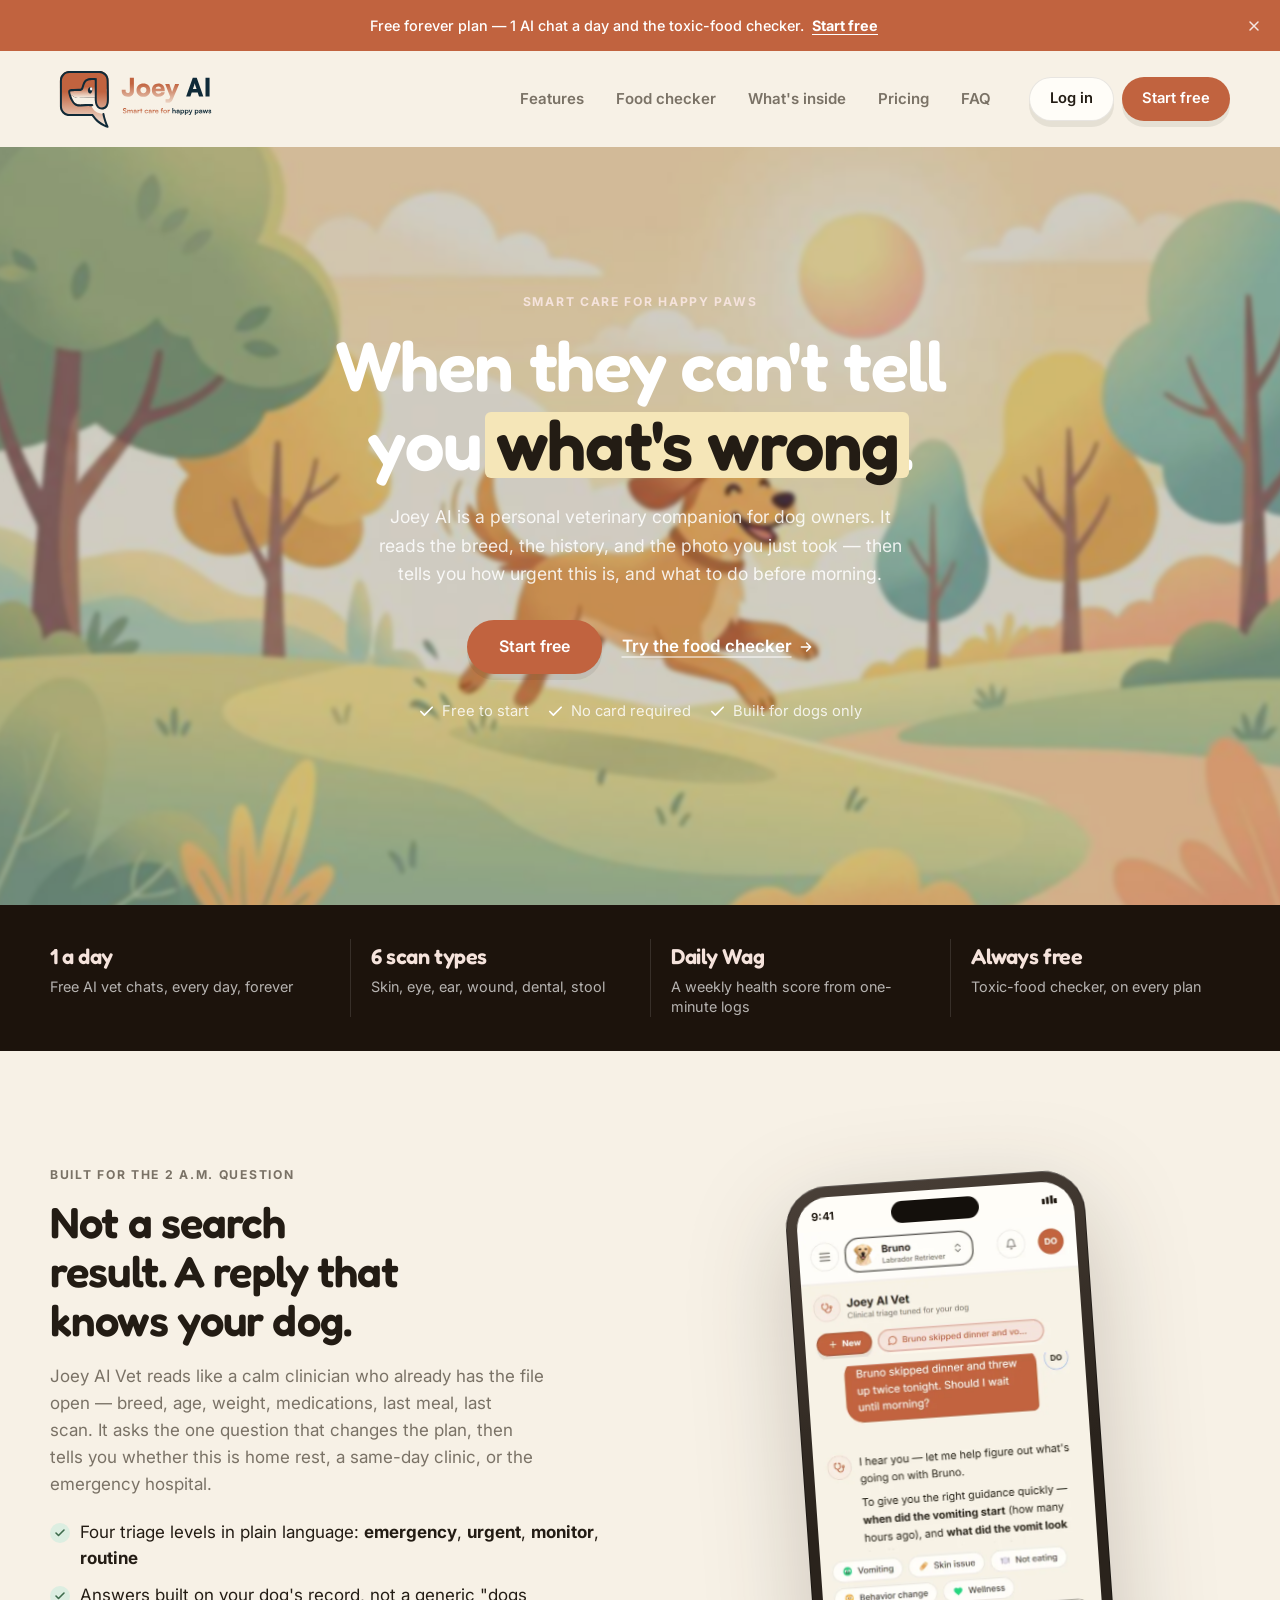
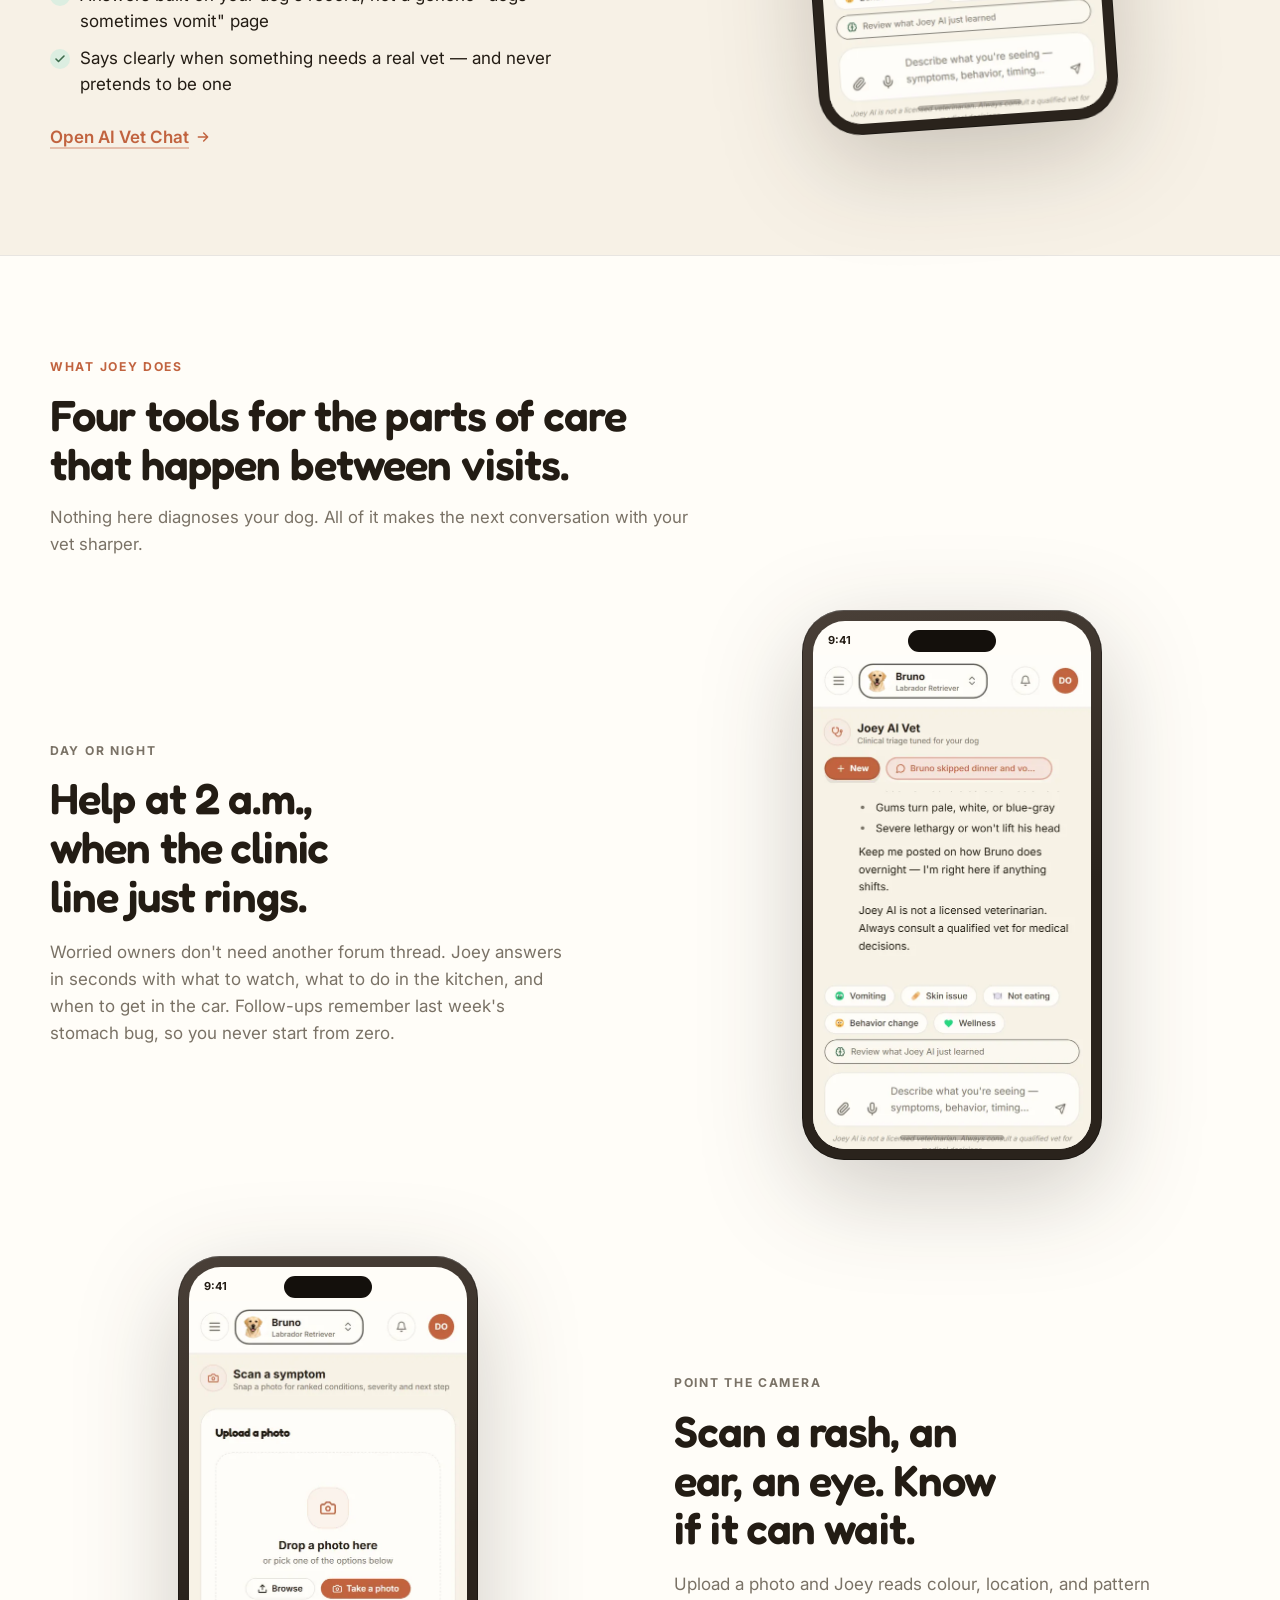
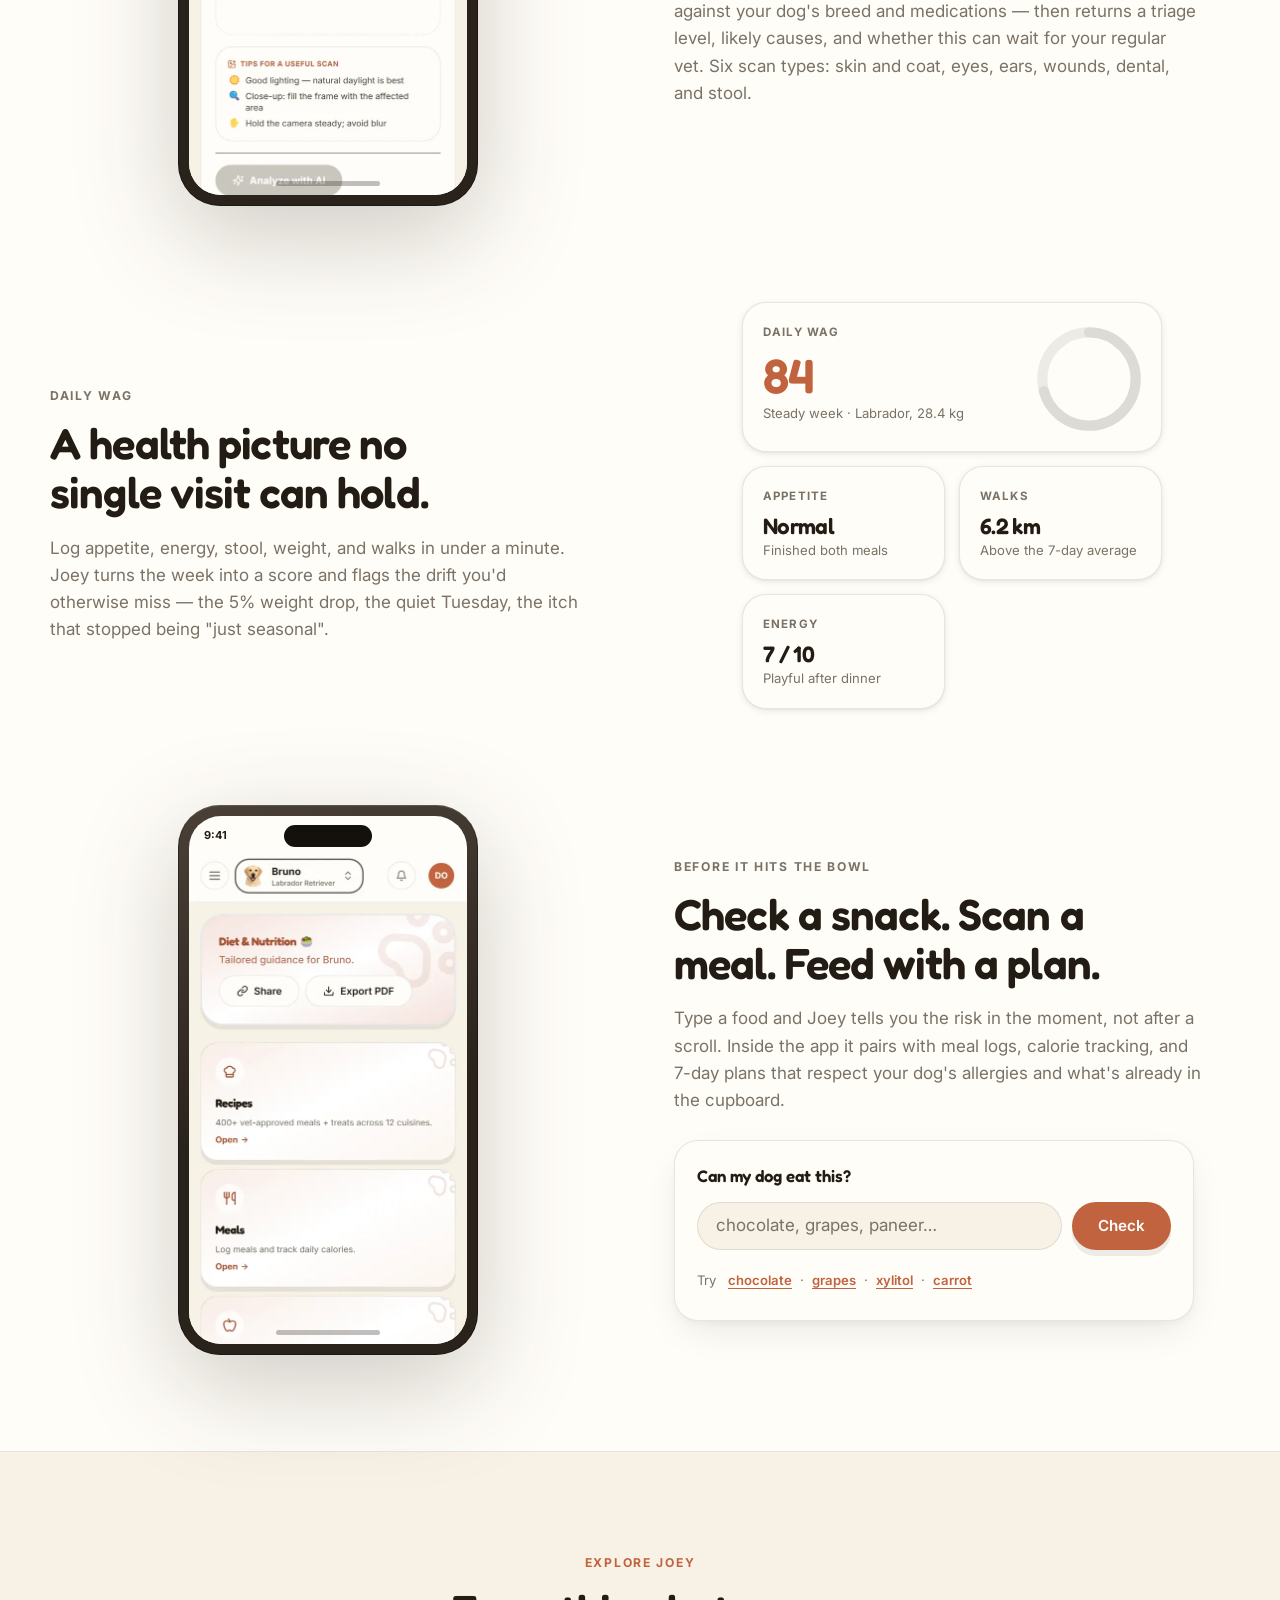
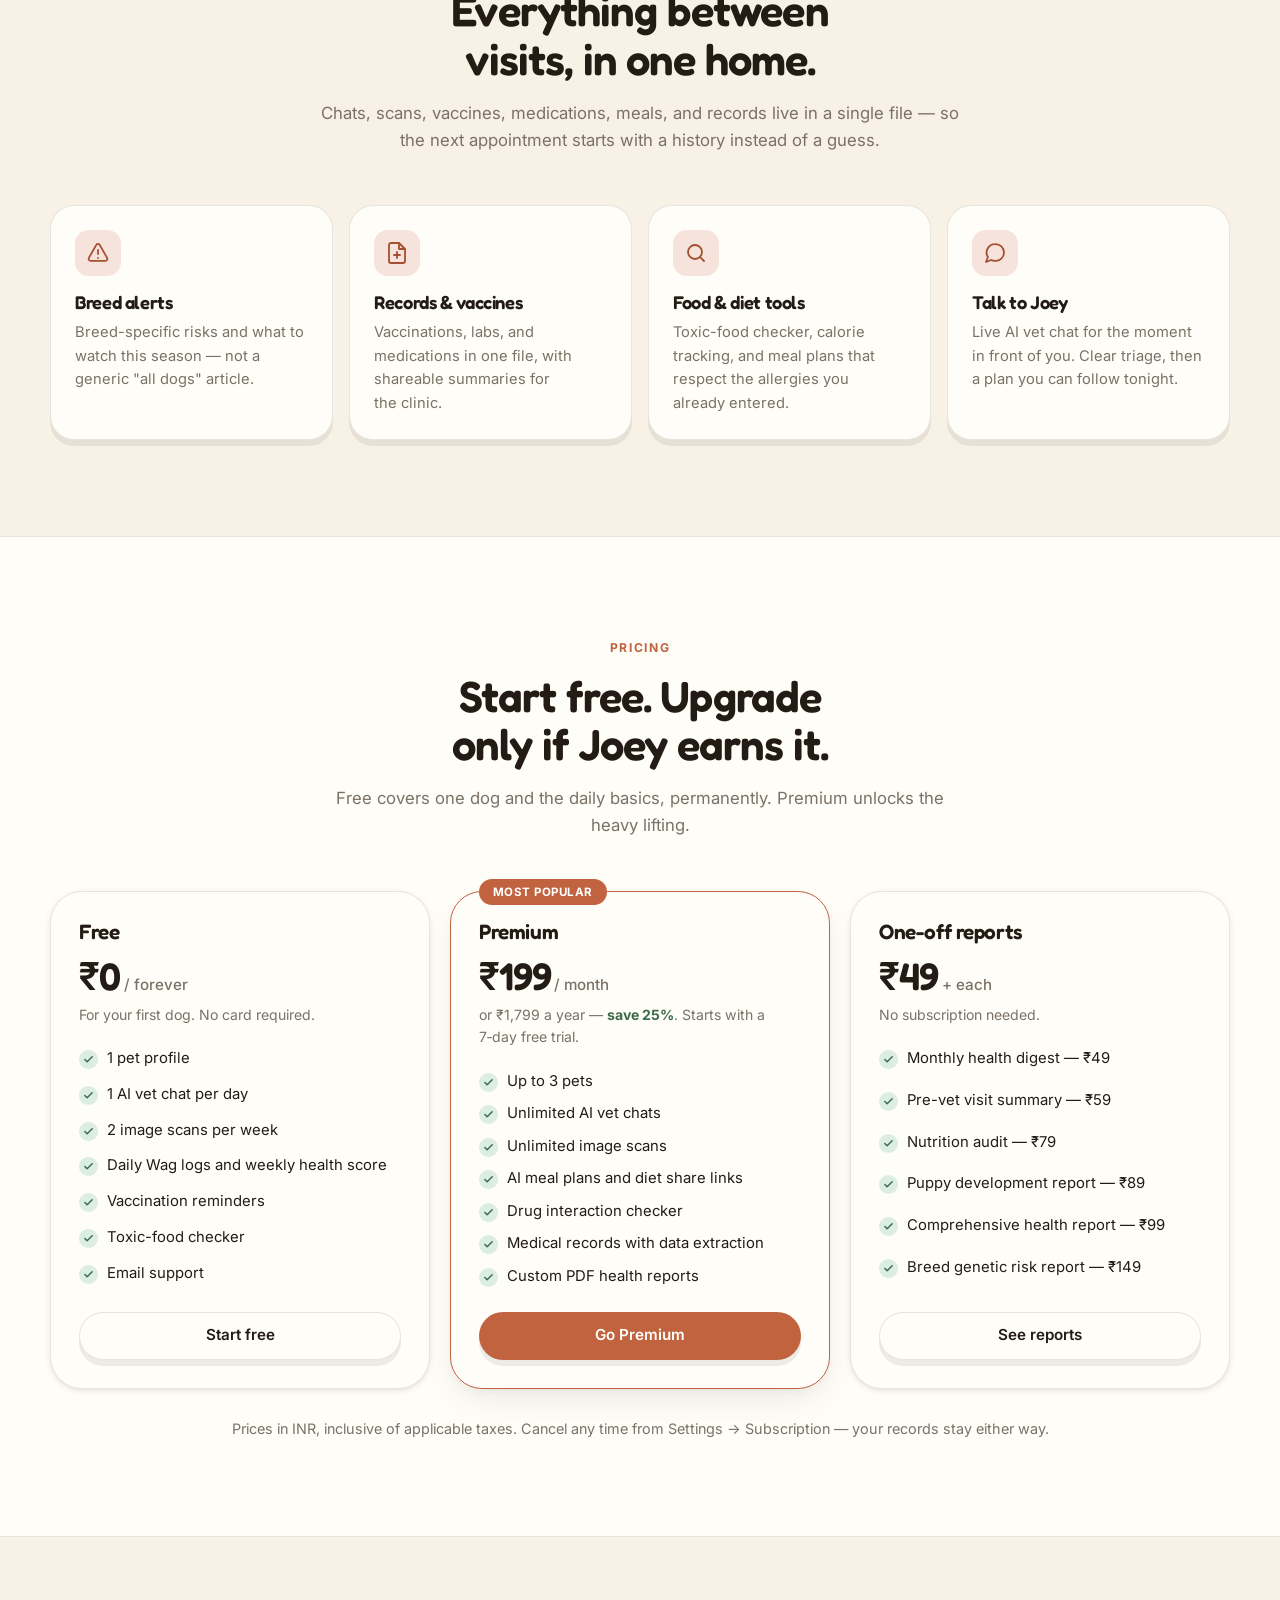
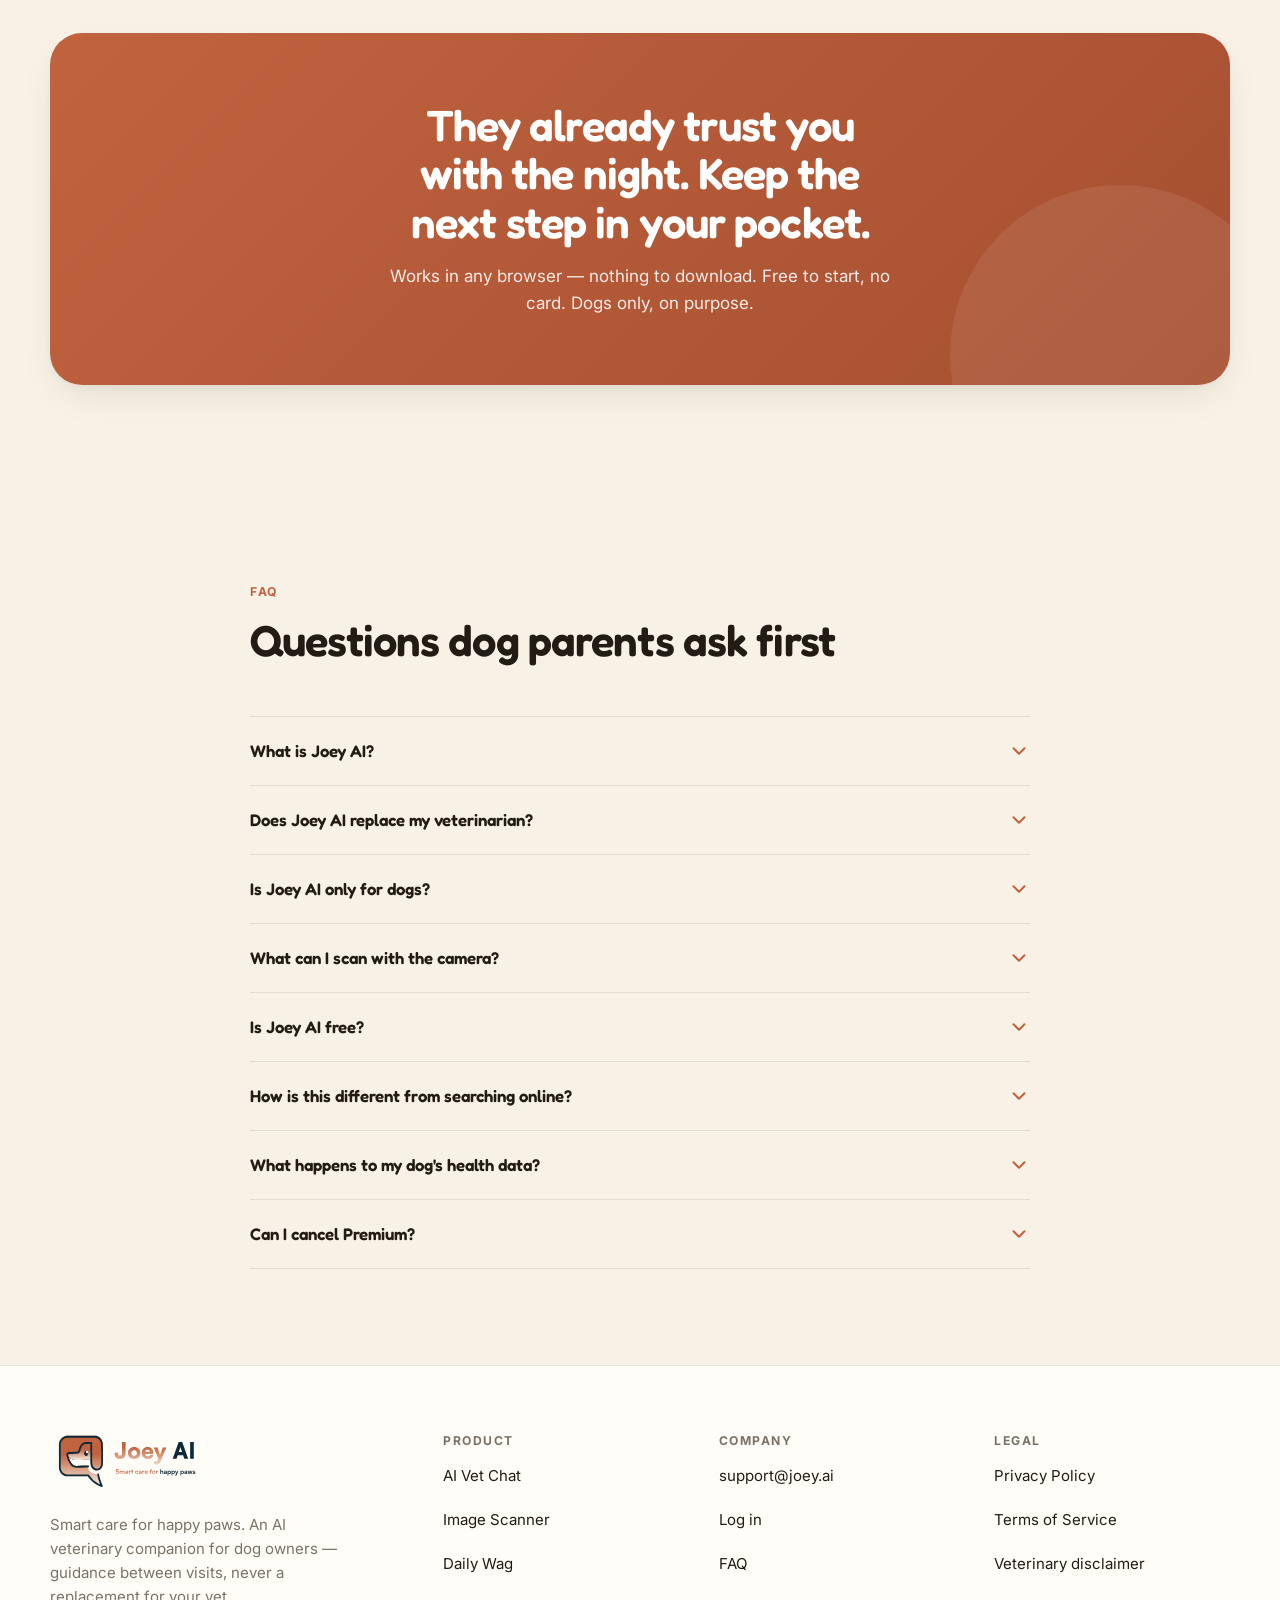
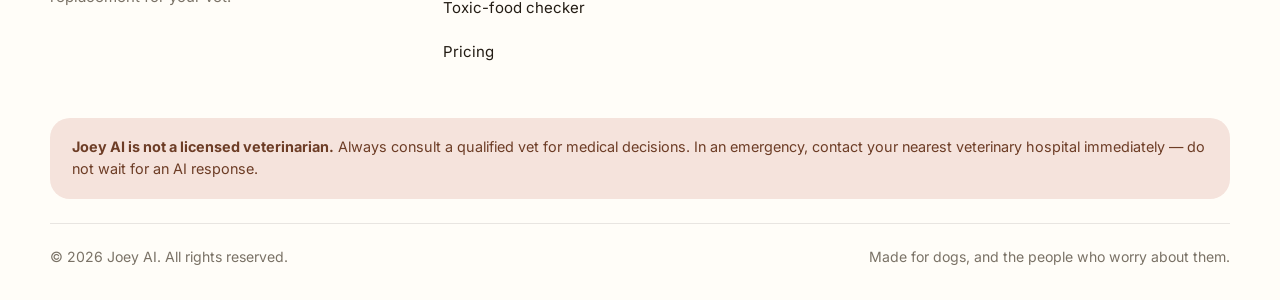
==== index.html @ e9899361 "Add app icons and responsive layout so the live site matches joey-landing. Co-authored-by: Cursor <c" ====
<!DOCTYPE html>
<html lang="en">
<head>
  <meta charset="UTF-8" />
  <meta name="viewport" content="width=device-width, initial-scale=1" />
  <meta name="theme-color" content="#F7F1E6" />

  <title>Joey AI — Smart care for happy paws</title>
  <meta name="description" content="Joey AI is an AI-powered personal veterinary platform for dog owners. AI vet chat, photo scans, daily health tracking, and a free toxic-food checker. Free to start, no card required." />
  <link rel="canonical" href="https://joey.ai/" />

  <!-- Open Graph / Twitter: without these, every share renders as a bare link. -->
  <meta property="og:type" content="website" />
  <meta property="og:site_name" content="Joey AI" />
  <meta property="og:url" content="https://joey.ai/" />
  <meta property="og:title" content="Joey AI — Smart care for happy paws" />
  <meta property="og:description" content="An AI veterinary companion for dog owners. Triage in plain language, photo scans, daily health tracking, and a free toxic-food checker." />
  <meta property="og:image" content="https://joey.ai/assets/og-cover-1200x630.jpg" />
  <meta property="og:image:width" content="1200" />
  <meta property="og:image:height" content="630" />
  <meta property="og:image:alt" content="A dog resting beside the Joey AI app" />
  <meta property="og:locale" content="en_IN" />
  <meta name="twitter:card" content="summary_large_image" />
  <meta name="twitter:title" content="Joey AI — Smart care for happy paws" />
  <meta name="twitter:description" content="An AI veterinary companion for dog owners. Triage in plain language, photo scans, and a free toxic-food checker." />
  <meta name="twitter:image" content="https://joey.ai/assets/og-cover-1200x630.jpg" />

  <link rel="icon" href="/favicon.ico" sizes="32x32" />
  <link rel="icon" href="assets/joey-icon.svg" type="image/svg+xml" />
  <link rel="apple-touch-icon" href="assets/apple-touch-icon.png" />
  <link rel="manifest" href="site.webmanifest" />

  <link rel="preconnect" href="https://fonts.googleapis.com" />
  <link rel="preconnect" href="https://fonts.gstatic.com" crossorigin />
  <!-- Same three families the product loads, so type never shifts on crossover. -->
  <link href="https://fonts.googleapis.com/css2?family=Inter:wght@400;500;600;700&family=Fredoka:wght@400;500;600;700&family=Caveat:wght@600;700&display=swap" rel="stylesheet" />

  <link rel="preload" as="image" href="assets/hero-1000.jpg" fetchpriority="high" />
  <link rel="stylesheet" href="styles.css" />

  <script type="application/ld+json">
  {
    "@context": "https://schema.org",
    "@graph": [
      {
        "@type": "Organization",
        "@id": "https://joey.ai/#organization",
        "name": "Joey AI",
        "url": "https://joey.ai/",
        "logo": "https://joey.ai/assets/joey-logo.svg",
        "description": "AI-powered personal veterinary platform for dog owners.",
        "contactPoint": {
          "@type": "ContactPoint",
          "contactType": "customer support",
          "email": "support@joey.ai",
          "availableLanguage": ["en"]
        }
      },
      {
        "@type": "WebSite",
        "@id": "https://joey.ai/#website",
        "url": "https://joey.ai/",
        "name": "Joey AI",
        "publisher": { "@id": "https://joey.ai/#organization" },
        "inLanguage": "en"
      },
      {
        "@type": "SoftwareApplication",
        "name": "Joey AI",
        "applicationCategory": "HealthApplication",
        "applicationSubCategory": "Veterinary",
        "operatingSystem": "Web",
        "url": "https://joey.ai/",
        "description": "An AI veterinary companion for dog owners: AI vet chat, photo scans for skin, eye, ear, wound, dental and stool, daily health tracking, diet planning, vaccination and medication records.",
        "publisher": { "@id": "https://joey.ai/#organization" },
        "offers": [
          {
            "@type": "Offer",
            "name": "Free",
            "price": "0",
            "priceCurrency": "INR",
            "description": "1 pet, 1 AI chat per day, 2 image scans per week, Daily Wag, vaccination reminders and the toxic-food checker."
          },
          {
            "@type": "Offer",
            "name": "Premium — monthly",
            "price": "199",
            "priceCurrency": "INR",
            "description": "Up to 3 pets, unlimited AI chats and image scans, AI meal plans, drug interaction checker and PDF reports. Billed monthly after a 7-day free trial."
          },
          {
            "@type": "Offer",
            "name": "Premium — annual",
            "price": "1799",
            "priceCurrency": "INR",
            "description": "All Premium features billed yearly, saving 25% against monthly. Includes a 7-day free trial."
          }
        ]
      },
      {
        "@type": "FAQPage",
        "mainEntity": [
          {
            "@type": "Question",
            "name": "What is Joey AI?",
            "acceptedAnswer": {
              "@type": "Answer",
              "text": "Joey AI is an AI-powered personal veterinary platform for dog owners. You get an AI vet chat, photo scans, daily health tracking, diet tools, vaccination and medication reminders, and medical records — organised around your dog rather than a generic pet article."
            }
          },
          {
            "@type": "Question",
            "name": "Does Joey AI replace my veterinarian?",
            "acceptedAnswer": {
              "@type": "Answer",
              "text": "No. Joey AI is not a licensed veterinarian and does not diagnose, prescribe, or treat. It helps you triage, prepare for appointments, and keep a history. When something needs a real examination, Joey says so in plain language. Always consult a qualified vet for medical decisions."
            }
          },
          {
            "@type": "Question",
            "name": "Is Joey AI only for dogs?",
            "acceptedAnswer": {
              "@type": "Answer",
              "text": "Yes. Joey is dog-focused on purpose. Other species get a clear limitation rather than invented advice, because breed, weight and dosage context is what makes the guidance useful."
            }
          },
          {
            "@type": "Question",
            "name": "What can I scan with the camera?",
            "acceptedAnswer": {
              "@type": "Answer",
              "text": "Six scan types: skin and coat, eyes, ears, wounds, dental, and stool — plus meal photos for nutrition. Joey reads the image alongside your dog's file. Free accounts include 2 scans a week; Premium is unlimited."
            }
          },
          {
            "@type": "Question",
            "name": "Is Joey AI free?",
            "acceptedAnswer": {
              "@type": "Answer",
              "text": "Yes to start, with no card required. Free includes 1 pet, 1 AI chat per day, 2 image scans per week, Daily Wag tracking, vaccination reminders, and the toxic-food checker. Premium is ₹199 per month or ₹1,799 per year and starts with a 7-day free trial."
            }
          },
          {
            "@type": "Question",
            "name": "How is this different from searching online?",
            "acceptedAnswer": {
              "@type": "Answer",
              "text": "Search knows dogs in general. Joey knows yours — breed, weight, medications, last scan, last meal. That context is why a Labrador that vomited twice gets a different plan than a puppy that swallowed a grape. You still confirm anything serious with your vet."
            }
          },
          {
            "@type": "Question",
            "name": "What happens to my dog's health data?",
            "acceptedAnswer": {
              "@type": "Answer",
              "text": "Your records stay in your account. Joey does not sell personal data, and share links you create for a vet can be revoked at any time. Full detail is in the Privacy Policy."
            }
          },
          {
            "@type": "Question",
            "name": "Can I cancel Premium?",
            "acceptedAnswer": {
              "@type": "Answer",
              "text": "Any time, from Settings → Subscription. You keep Premium until the end of the period you have paid for, then move back to Free. Nothing is deleted — your records stay, you simply return to the Free limits."
            }
          }
        ]
      }
    ]
  }
  </script>
</head>
<body>
  <a class="skip-link" href="#main">Skip to content</a>

  <div class="announce" id="announce" data-announce>
    <p>
      Free forever plan — 1 AI chat a day and the toxic-food checker.
      <a href="https://joey.ai/signup" data-cta="signup" data-analytics="announce">Start free</a>
    </p>
    <button class="announce-close" type="button" data-announce-close aria-label="Dismiss announcement">
      <svg viewBox="0 0 24 24" fill="none" stroke="currentColor" stroke-width="2.2" stroke-linecap="round" aria-hidden="true"><path d="M18 6L6 18M6 6l12 12" /></svg>
    </button>
  </div>

  <header class="site-nav" data-nav>
    <div class="wrap nav-inner">
      <a class="logo" href="#top" aria-label="Joey AI — home">
        <img src="assets/joey-logo.svg" alt="Joey AI" width="8220" height="2863" />
      </a>

      <nav class="nav-links" aria-label="Primary">
        <a href="#features">Features</a>
        <a href="#check">Food checker</a>
        <a href="#everything">What's inside</a>
        <a href="#pricing">Pricing</a>
        <a href="#faq">FAQ</a>
      </nav>

      <div class="nav-cta">
        <a class="btn btn-secondary btn-sm" href="https://joey.ai/login" data-cta="login" data-analytics="nav">Log in</a>
        <a class="btn btn-primary btn-sm" href="https://joey.ai/signup" data-cta="signup" data-analytics="nav">Start free</a>
      </div>

      <button class="menu-toggle" type="button" aria-expanded="false" aria-controls="mobile-nav" aria-label="Open menu" data-menu-toggle>
        <svg viewBox="0 0 24 24" fill="none" stroke="currentColor" stroke-width="1.9" stroke-linecap="round" aria-hidden="true"><path d="M4 7h16M4 12h16M4 17h16" /></svg>
      </button>
    </div>

    <nav class="mobile-nav" id="mobile-nav" hidden data-mobile-nav aria-label="Primary (mobile)">
      <a href="#features">Features</a>
      <a href="#check">Food checker</a>
      <a href="#everything">What's inside</a>
      <a href="#pricing">Pricing</a>
      <a href="#faq">FAQ</a>
      <a href="https://joey.ai/login" data-cta="login" data-analytics="mobile-nav">Log in</a>
      <a class="btn btn-primary" href="https://joey.ai/signup" data-cta="signup" data-analytics="mobile-nav">Start free</a>
    </nav>
  </header>

  <main id="main">
    <!-- ============================ HERO ============================ -->
    <section class="hero" id="top">
      <div class="hero-video-wrap" aria-hidden="true">
        <video
          class="hero-video"
          data-hero-video
          muted
          loop
          playsinline
          preload="none"
          poster="assets/hero-1000.jpg"
        >
          <source src="assets/hero-video.mp4" type="video/mp4" />
        </video>
        <div class="hero-scrim"></div>
      </div>
      <span class="sr-only">Background video: a dog walking through a sunlit garden with its owner</span>

      <div class="wrap hero-inner">
        <div class="hero-copy">
          <p class="eyebrow">Smart care for happy paws</p>
          <h1>When they can't tell you <span class="marker">what's wrong</span>.</h1>
          <p class="hero-lede">
            Joey AI is a personal veterinary companion for dog owners. It reads the breed, the history, and the photo
            you just took — then tells you how urgent this is, and what to do before morning.
          </p>

          <div class="hero-actions">
            <a class="btn btn-primary btn-lg" href="https://joey.ai/signup" data-cta="signup" data-analytics="hero">Start free</a>
            <a class="text-link" href="#check">
              Try the food checker
              <svg viewBox="0 0 24 24" fill="none" stroke="currentColor" stroke-width="2.2" stroke-linecap="round" stroke-linejoin="round" aria-hidden="true"><path d="M5 12h14M13 6l6 6-6 6" /></svg>
            </a>
          </div>

          <ul class="hero-assurance" role="list">
            <li>
              <span>
                <svg viewBox="0 0 24 24" fill="none" stroke="currentColor" stroke-width="2.4" stroke-linecap="round" stroke-linejoin="round" aria-hidden="true"><path d="M20 6L9 17l-5-5" /></svg>
                Free to start
              </span>
            </li>
            <li>
              <span>
                <svg viewBox="0 0 24 24" fill="none" stroke="currentColor" stroke-width="2.4" stroke-linecap="round" stroke-linejoin="round" aria-hidden="true"><path d="M20 6L9 17l-5-5" /></svg>
                No card required
              </span>
            </li>
            <li>
              <span>
                <svg viewBox="0 0 24 24" fill="none" stroke="currentColor" stroke-width="2.4" stroke-linecap="round" stroke-linejoin="round" aria-hidden="true"><path d="M20 6L9 17l-5-5" /></svg>
                Built for dogs only
              </span>
            </li>
          </ul>
        </div>
      </div>
    </section>

    <!-- ============================ TRUST STRIP ============================ -->
    <section class="trust" aria-label="What Joey AI includes">
      <div class="wrap trust-row">
        <div>
          <strong>1 a day</strong>
          <span>Free AI vet chats, every day, forever</span>
        </div>
        <div>
          <strong>6 scan types</strong>
          <span>Skin, eye, ear, wound, dental, stool</span>
        </div>
        <div>
          <strong>Daily Wag</strong>
          <span>A weekly health score from one-minute logs</span>
        </div>
        <div>
          <strong>Always free</strong>
          <span>Toxic-food checker, on every plan</span>
        </div>
      </div>
    </section>

    <!-- ============================ DEMO ============================ -->
    <section class="section" id="demo" aria-labelledby="demo-title">
      <div class="wrap feature-inner">
        <div class="feature-text">
          <p class="eyebrow">Built for the 2 a.m. question</p>
          <h2 id="demo-title">Not a search result. A reply that knows your dog.</h2>
          <p>
            Joey AI Vet reads like a calm clinician who already has the file open — breed, age, weight, medications,
            last meal, last scan. It asks the one question that changes the plan, then tells you whether this is home
            rest, a same-day clinic, or the emergency hospital.
          </p>
          <ul class="checklist">
            <li>Four triage levels in plain language: <b>emergency</b>, <b>urgent</b>, <b>monitor</b>, <b>routine</b></li>
            <li>Answers built on your dog's record, not a generic "dogs sometimes vomit" page</li>
            <li>Says clearly when something needs a real vet — and never pretends to be one</li>
          </ul>
          <a class="text-link" href="https://joey.ai/signup" data-cta="signup" data-analytics="demo">
            Open AI Vet Chat
            <svg viewBox="0 0 24 24" fill="none" stroke="currentColor" stroke-width="2.2" stroke-linecap="round" stroke-linejoin="round" aria-hidden="true"><path d="M5 12h14M13 6l6 6-6 6" /></svg>
          </a>
        </div>

        <div class="feature-visual">
          <div class="device device-tilt">
            <div class="device-bezel">
              <div class="device-island"></div>
              <div class="device-status" aria-hidden="true">
                <span>9:41</span>
                <svg viewBox="0 0 18 12" fill="currentColor"><rect x="0" y="3" width="3" height="6" rx="0.5" /><rect x="4.5" y="1.5" width="3" height="7.5" rx="0.5" /><rect x="9" y="0" width="3" height="9" rx="0.5" /><path d="M14 3.2h2.2v5.6H14A1.2 1.2 0 0 1 12.8 7.6V4.4A1.2 1.2 0 0 1 14 3.2z" /></svg>
              </div>

              <div class="device-screen device-screen-shot">
                  <picture>
                    <source type="image/webp" srcset="assets/app-chat-560.webp" />
                    <img
                      class="device-shot"
                      src="assets/app-chat-560.jpg"
                      width="560"
                      height="1063"
                      loading="lazy"
                      decoding="async"
                      alt="The Joey AI Vet chat in the app: an owner asks whether Bruno, a Labrador who skipped dinner and vomited twice, can wait until morning, and Joey replies asking when the vomiting started and what it looked like."
                    />
                  </picture>
                </div>

              <div class="device-home" aria-hidden="true"></div>
            </div>
          </div>
        </div>
      </div>
    </section>

    <!-- ============================ FEATURES ============================ -->
    <section class="section section-tint" id="features" aria-labelledby="features-title">
      <div class="wrap">
        <div class="section-head">
          <p class="eyebrow">What Joey does</p>
          <h2 id="features-title">Four tools for the parts of care that happen between visits.</h2>
          <p class="section-lede">
            Nothing here diagnoses your dog. All of it makes the next conversation with your vet sharper.
          </p>
        </div>
      </div>

      <!-- Feature 1 — 24/7 chat -->
      <article class="feature-row">
        <div class="wrap feature-inner">
          <div class="feature-text">
            <p class="eyebrow">Day or night</p>
            <h2>Help at 2 a.m., when the clinic line just rings.</h2>
            <p>
              Worried owners don't need another forum thread. Joey answers in seconds with what to watch, what to do
              in the kitchen, and when to get in the car. Follow-ups remember last week's stomach bug, so you never
              start from zero.
            </p>
          </div>

          <div class="feature-visual">
            <div class="device">
              <div class="device-bezel">
                <div class="device-island"></div>
                <div class="device-status" aria-hidden="true"><span>9:41</span></div>
                <div class="device-screen device-screen-shot">
                  <picture>
                    <source type="image/webp" srcset="assets/app-chat-plan-560.webp" />
                    <img
                      class="device-shot"
                      src="assets/app-chat-plan-560.jpg"
                      width="560"
                      height="1063"
                      loading="lazy"
                      decoding="async"
                      alt="The same Joey AI Vet conversation showing the overnight plan: warning signs to watch for, including pale gums and severe lethargy, followed by the veterinary disclaimer."
                    />
                  </picture>
                </div>
                <div class="device-home" aria-hidden="true"></div>
              </div>
            </div>
          </div>
        </div>
      </article>

      <!-- Feature 2 — Image scanner -->
      <article class="feature-row feature-row-alt">
        <div class="wrap feature-inner">
          <div class="feature-text">
            <p class="eyebrow">Point the camera</p>
            <h2>Scan a rash, an ear, an eye. Know if it can wait.</h2>
            <p>
              Upload a photo and Joey reads colour, location, and pattern against your dog's breed and medications —
              then returns a triage level, likely causes, and whether this can wait for your regular vet. Six scan
              types: skin and coat, eyes, ears, wounds, dental, and stool.
            </p>
          </div>

          <div class="feature-visual">
            <div class="device">
              <div class="device-bezel">
                <div class="device-island"></div>
                <div class="device-status" aria-hidden="true"><span>9:41</span></div>
                <div class="device-screen device-screen-shot">
                  <picture>
                    <source type="image/webp" srcset="assets/app-scanner-560.webp" />
                    <img
                      class="device-shot"
                      src="assets/app-scanner-560.jpg"
                      width="560"
                      height="1063"
                      loading="lazy"
                      decoding="async"
                      alt="The Image Scanner in the app, ready to take or upload a photo, with tips for a useful scan: good lighting, a close-up filling the frame, and a steady camera."
                    />
                  </picture>
                </div>
                <div class="device-home" aria-hidden="true"></div>
              </div>
            </div>
          </div>
        </div>
      </article>

      <!-- Feature 3 — Daily Wag -->
      <article class="feature-row">
        <div class="wrap feature-inner">
          <div class="feature-text">
            <p class="eyebrow">Daily Wag</p>
            <h2>A health picture no single visit can hold.</h2>
            <p>
              Log appetite, energy, stool, weight, and walks in under a minute. Joey turns the week into a score and
              flags the drift you'd otherwise miss — the 5% weight drop, the quiet Tuesday, the itch that stopped
              being "just seasonal".
            </p>
          </div>

          <div class="feature-visual">
            <div class="metrics" role="group" aria-label="Example Daily Wag summary">
              <div class="metric-card metric-hero">
                <span class="metric-label">Daily Wag</span>
                <span class="metric-value">84</span>
                <span class="metric-hint">Steady week · Labrador, 28.4 kg</span>
                <svg class="ring" viewBox="0 0 120 120" aria-hidden="true">
                  <circle cx="60" cy="60" r="50" />
                  <circle cx="60" cy="60" r="50" class="ring-fill" />
                </svg>
              </div>
              <div class="metric-card">
                <span class="metric-label">Appetite</span>
                <span class="metric-value metric-sm">Normal</span>
                <span class="metric-hint">Finished both meals</span>
              </div>
              <div class="metric-card">
                <span class="metric-label">Walks</span>
                <span class="metric-value metric-sm">6.2 km</span>
                <span class="metric-hint">Above the 7-day average</span>
              </div>
              <div class="metric-card">
                <span class="metric-label">Energy</span>
                <span class="metric-value metric-sm">7 / 10</span>
                <span class="metric-hint">Playful after dinner</span>
              </div>
            </div>
          </div>
        </div>
      </article>

      <!-- Feature 4 — Food + diet, with the live checker -->
      <article class="feature-row feature-row-alt" id="check">
        <div class="wrap feature-inner">
          <div class="feature-text">
            <p class="eyebrow">Before it hits the bowl</p>
            <h2>Check a snack. Scan a meal. Feed with a plan.</h2>
            <p>
              Type a food and Joey tells you the risk in the moment, not after a scroll. Inside the app it pairs with
              meal logs, calorie tracking, and 7-day plans that respect your dog's allergies and what's already in
              the cupboard.
            </p>

            <form class="checker" data-checker novalidate>
              <label for="food-q">Can my dog eat this?</label>
              <div class="checker-row">
                <input
                  id="food-q"
                  name="food"
                  type="search"
                  placeholder="chocolate, grapes, paneer…"
                  autocomplete="off"
                  autocapitalize="none"
                  spellcheck="false"
                  enterkeyhint="search"
                />
                <button type="submit" class="btn btn-primary">Check</button>
              </div>
              <p class="checker-hint">
                Try
                <button type="button" data-food-example="chocolate">chocolate</button>·<button type="button" data-food-example="grapes">grapes</button>·<button type="button" data-food-example="xylitol">xylitol</button>·<button type="button" data-food-example="carrot">carrot</button>
              </p>
              <div class="checker-out" data-checker-out role="status" aria-live="polite"></div>
            </form>
          </div>

          <div class="feature-visual">
            <div class="device">
              <div class="device-bezel">
                <div class="device-island"></div>
                <div class="device-status" aria-hidden="true"><span>9:41</span></div>
                <div class="device-screen device-screen-shot">
                  <picture>
                    <source type="image/webp" srcset="assets/app-diet-560.webp" />
                    <img
                      class="device-shot"
                      src="assets/app-diet-560.jpg"
                      width="560"
                      height="1063"
                      loading="lazy"
                      decoding="async"
                      alt="The Diet & Nutrition screen in the app for Bruno, with recipe, meal-logging and verified-food sections plus share and PDF export."
                    />
                  </picture>
                </div>
                <div class="device-home" aria-hidden="true"></div>
              </div>
            </div>
          </div>
        </div>
      </article>
    </section>

    <!-- ============================ EVERYTHING INSIDE ============================ -->
    <section class="section" id="everything" aria-labelledby="everything-title">
      <div class="wrap">
        <div class="section-head is-centred">
          <p class="eyebrow">Explore Joey</p>
          <h2 id="everything-title">Everything between visits, in one home.</h2>
          <p class="section-lede">
            Chats, scans, vaccines, medications, meals, and records live in a single file — so the next appointment
            starts with a history instead of a guess.
          </p>
        </div>

        <div class="explore-grid">
          <div class="explore-card">
            <span class="explore-icon" aria-hidden="true">
              <svg viewBox="0 0 24 24" fill="none" stroke="currentColor" stroke-width="1.8" stroke-linecap="round" stroke-linejoin="round"><path d="M10.3 3.9a2 2 0 0 1 3.4 0l7.4 13a2 2 0 0 1-1.7 3H4.6a2 2 0 0 1-1.7-3z" /><path d="M12 9v4M12 17h.01" /></svg>
            </span>
            <h3>Breed alerts</h3>
            <p>Breed-specific risks and what to watch this season — not a generic "all dogs" article.</p>
          </div>

          <div class="explore-card">
            <span class="explore-icon" aria-hidden="true">
              <svg viewBox="0 0 24 24" fill="none" stroke="currentColor" stroke-width="1.8" stroke-linecap="round" stroke-linejoin="round"><path d="M14 2H6a2 2 0 0 0-2 2v16a2 2 0 0 0 2 2h12a2 2 0 0 0 2-2V8z" /><path d="M14 2v6h6M12 11v6M9 14h6" /></svg>
            </span>
            <h3>Records &amp; vaccines</h3>
            <p>Vaccinations, labs, and medications in one file, with shareable summaries for the clinic.</p>
          </div>

          <div class="explore-card">
            <span class="explore-icon" aria-hidden="true">
              <svg viewBox="0 0 24 24" fill="none" stroke="currentColor" stroke-width="1.8" stroke-linecap="round" stroke-linejoin="round"><circle cx="11" cy="11" r="7" /><path d="M20 20l-3.6-3.6" /></svg>
            </span>
            <h3>Food &amp; diet tools</h3>
            <p>Toxic-food checker, calorie tracking, and meal plans that respect the allergies you already entered.</p>
          </div>

          <div class="explore-card">
            <span class="explore-icon" aria-hidden="true">
              <svg viewBox="0 0 24 24" fill="none" stroke="currentColor" stroke-width="1.8" stroke-linecap="round" stroke-linejoin="round"><path d="M21 11.5a8.4 8.4 0 0 1-9 8.4 8.9 8.9 0 0 1-3.9-.9L3 21l1.9-5A8.4 8.4 0 0 1 12 3.1a8.4 8.4 0 0 1 9 8.4z" /></svg>
            </span>
            <h3>Talk to Joey</h3>
            <p>Live AI vet chat for the moment in front of you. Clear triage, then a plan you can follow tonight.</p>
          </div>
        </div>
      </div>
    </section>

    <!-- ============================ PRICING ============================ -->
    <section class="section section-tint" id="pricing" aria-labelledby="pricing-title">
      <div class="wrap">
        <div class="section-head is-centred">
          <p class="eyebrow">Pricing</p>
          <h2 id="pricing-title">Start free. Upgrade only if Joey earns it.</h2>
          <p class="section-lede">
            Free covers one dog and the daily basics, permanently. Premium unlocks the heavy lifting.
          </p>
        </div>

        <div class="plan-grid">
          <div class="plan">
            <h3>Free</h3>
            <div class="plan-price">₹0<span>/ forever</span></div>
            <p class="plan-alt">For your first dog. No card required.</p>
            <ul>
              <li>1 pet profile</li>
              <li>1 AI vet chat per day</li>
              <li>2 image scans per week</li>
              <li>Daily Wag logs and weekly health score</li>
              <li>Vaccination reminders</li>
              <li>Toxic-food checker</li>
              <li>Email support</li>
            </ul>
            <a class="btn btn-secondary" href="https://joey.ai/signup" data-cta="signup" data-analytics="pricing-free">Start free</a>
          </div>

          <div class="plan plan-featured">
            <span class="plan-badge">Most popular</span>
            <h3>Premium</h3>
            <div class="plan-price">₹199<span>/ month</span></div>
            <p class="plan-alt">or ₹1,799 a year — <b>save 25%</b>. Starts with a 7&#8209;day free trial.</p>
            <ul>
              <li>Up to 3 pets</li>
              <li>Unlimited AI vet chats</li>
              <li>Unlimited image scans</li>
              <li>AI meal plans and diet share links</li>
              <li>Drug interaction checker</li>
              <li>Medical records with data extraction</li>
              <li>Custom PDF health reports</li>
            </ul>
            <a class="btn btn-primary" href="https://joey.ai/pricing" data-cta="pricing" data-analytics="pricing-premium">Go Premium</a>
          </div>

          <div class="plan">
            <h3>One-off reports</h3>
            <div class="plan-price">₹49<span>+ each</span></div>
            <p class="plan-alt">No subscription needed.</p>
            <ul>
              <li>Monthly health digest — ₹49</li>
              <li>Pre-vet visit summary — ₹59</li>
              <li>Nutrition audit — ₹79</li>
              <li>Puppy development report — ₹89</li>
              <li>Comprehensive health report — ₹99</li>
              <li>Breed genetic risk report — ₹149</li>
            </ul>
            <a class="btn btn-secondary" href="https://joey.ai/pricing" data-cta="pricing" data-analytics="pricing-reports">See reports</a>
          </div>
        </div>

        <p class="plan-note">
          Prices in INR, inclusive of applicable taxes. Cancel any time from Settings → Subscription — your records
          stay either way.
        </p>
      </div>
    </section>

    <!-- ============================ CLOSING CTA ============================ -->
    <section class="close-cta" aria-labelledby="close-title">
      <div class="wrap">
        <div class="close-inner">
          <h2 id="close-title">They already trust you with the night. Keep the next step in your pocket.</h2>
          <p>Works in any browser — nothing to download. Free to start, no card. Dogs only, on purpose.</p>
        </div>
      </div>
    </section>

    <!-- ============================ FAQ ============================ -->
    <section class="section" id="faq" aria-labelledby="faq-title">
      <div class="wrap faq-wrap">
        <div class="section-head">
          <p class="eyebrow">FAQ</p>
          <h2 id="faq-title">Questions dog parents ask first</h2>
        </div>

        <div class="faq-list">
          <div class="faq-item">
            <h3>
              <button type="button" id="faq-btn-1" aria-expanded="false" aria-controls="faq-1">
                What is Joey AI?
                <svg class="faq-chevron" viewBox="0 0 24 24" fill="none" stroke="currentColor" stroke-width="2.2" stroke-linecap="round" stroke-linejoin="round" aria-hidden="true"><path d="M6 9l6 6 6-6" /></svg>
              </button>
            </h3>
            <div class="faq-panel" id="faq-1" hidden>
              <p>Joey AI is an AI-powered personal veterinary platform for dog owners. You get an AI vet chat, photo scans, daily health tracking, diet tools, vaccination and medication reminders, and medical records — organised around your dog rather than a generic pet article.</p>
            </div>
          </div>

          <div class="faq-item">
            <h3>
              <button type="button" id="faq-btn-2" aria-expanded="false" aria-controls="faq-2">
                Does Joey AI replace my veterinarian?
                <svg class="faq-chevron" viewBox="0 0 24 24" fill="none" stroke="currentColor" stroke-width="2.2" stroke-linecap="round" stroke-linejoin="round" aria-hidden="true"><path d="M6 9l6 6 6-6" /></svg>
              </button>
            </h3>
            <div class="faq-panel" id="faq-2" hidden>
              <p>No. Joey AI is not a licensed veterinarian and does not diagnose, prescribe, or treat. It helps you triage, prepare for appointments, and keep a history so clinic visits are sharper. When something needs a real examination, Joey says so in plain language. See the <a href="disclaimer.html">veterinary disclaimer</a>.</p>
            </div>
          </div>

          <div class="faq-item">
            <h3>
              <button type="button" id="faq-btn-3" aria-expanded="false" aria-controls="faq-3">
                Is Joey AI only for dogs?
                <svg class="faq-chevron" viewBox="0 0 24 24" fill="none" stroke="currentColor" stroke-width="2.2" stroke-linecap="round" stroke-linejoin="round" aria-hidden="true"><path d="M6 9l6 6 6-6" /></svg>
              </button>
            </h3>
            <div class="faq-panel" id="faq-3" hidden>
              <p>Yes. Joey is dog-focused on purpose. Other species get a clear limitation rather than invented advice — breed, weight, and dosage context is exactly what makes the guidance useful, and that context does not transfer across species. If you live with a cat, you want a tool built for cats.</p>
            </div>
          </div>

          <div class="faq-item">
            <h3>
              <button type="button" id="faq-btn-4" aria-expanded="false" aria-controls="faq-4">
                What can I scan with the camera?
                <svg class="faq-chevron" viewBox="0 0 24 24" fill="none" stroke="currentColor" stroke-width="2.2" stroke-linecap="round" stroke-linejoin="round" aria-hidden="true"><path d="M6 9l6 6 6-6" /></svg>
              </button>
            </h3>
            <div class="faq-panel" id="faq-4" hidden>
              <p>Six scan types: skin and coat, eyes, ears, wounds, dental, and stool — plus meal photos for nutrition. Joey reads the image alongside your dog's file, so the same rash gets a different answer for a 4-year-old Labrador than for a 12-week-old puppy. Free accounts include 2 scans a week; Premium is unlimited.</p>
            </div>
          </div>

          <div class="faq-item">
            <h3>
              <button type="button" id="faq-btn-5" aria-expanded="false" aria-controls="faq-5">
                Is Joey AI free?
                <svg class="faq-chevron" viewBox="0 0 24 24" fill="none" stroke="currentColor" stroke-width="2.2" stroke-linecap="round" stroke-linejoin="round" aria-hidden="true"><path d="M6 9l6 6 6-6" /></svg>
              </button>
            </h3>
            <div class="faq-panel" id="faq-5" hidden>
              <p>Yes to start, and no card is required. Free includes 1 pet, 1 AI chat per day, 2 image scans per week, Daily Wag tracking, vaccination reminders, and the toxic-food checker. Premium is ₹199 per month or ₹1,799 per year and begins with a 7-day free trial. Individual PDF reports start at ₹49 with no subscription at all.</p>
            </div>
          </div>

          <div class="faq-item">
            <h3>
              <button type="button" id="faq-btn-6" aria-expanded="false" aria-controls="faq-6">
                How is this different from searching online?
                <svg class="faq-chevron" viewBox="0 0 24 24" fill="none" stroke="currentColor" stroke-width="2.2" stroke-linecap="round" stroke-linejoin="round" aria-hidden="true"><path d="M6 9l6 6 6-6" /></svg>
              </button>
            </h3>
            <div class="faq-panel" id="faq-6" hidden>
              <p>Search knows dogs in general. Joey knows yours — breed, weight, medications, last scan, last meal. That context is why a Labrador that vomited twice gets a different plan than a puppy that swallowed a grape. You still confirm anything serious with your vet.</p>
            </div>
          </div>

          <div class="faq-item">
            <h3>
              <button type="button" id="faq-btn-7" aria-expanded="false" aria-controls="faq-7">
                What happens to my dog's health data?
                <svg class="faq-chevron" viewBox="0 0 24 24" fill="none" stroke="currentColor" stroke-width="2.2" stroke-linecap="round" stroke-linejoin="round" aria-hidden="true"><path d="M6 9l6 6 6-6" /></svg>
              </button>
            </h3>
            <div class="faq-panel" id="faq-7" hidden>
              <p>Your records stay in your account. Joey does not sell personal data, and any share link you create for a vet can be revoked at any time. You can export or delete your data from Settings. Full detail is in the <a href="privacy.html">Privacy Policy</a>.</p>
            </div>
          </div>

          <div class="faq-item">
            <h3>
              <button type="button" id="faq-btn-8" aria-expanded="false" aria-controls="faq-8">
                Can I cancel Premium?
                <svg class="faq-chevron" viewBox="0 0 24 24" fill="none" stroke="currentColor" stroke-width="2.2" stroke-linecap="round" stroke-linejoin="round" aria-hidden="true"><path d="M6 9l6 6 6-6" /></svg>
              </button>
            </h3>
            <div class="faq-panel" id="faq-8" hidden>
              <p>Any time, from Settings → Subscription. You keep Premium until the end of the period you have already paid for, then move back to Free. Nothing is deleted — your records stay, you simply return to the Free limits.</p>
            </div>
          </div>
        </div>
      </div>
    </section>
  </main>

  <footer class="site-footer">
    <div class="wrap">
      <div class="footer-grid">
        <div class="footer-brand">
          <a class="logo" href="#top" aria-label="Joey AI — home">
            <img src="assets/joey-logo.svg" alt="Joey AI" width="8220" height="2863" />
          </a>
          <p>Smart care for happy paws. An AI veterinary companion for dog owners — guidance between visits, never a replacement for your vet.</p>
        </div>

        <div class="footer-col">
          <h2>Product</h2>
          <ul>
            <li><a href="https://joey.ai/signup" data-cta="chat" data-analytics="footer">AI Vet Chat</a></li>
            <li><a href="https://joey.ai/signup" data-cta="scanner" data-analytics="footer">Image Scanner</a></li>
            <li><a href="https://joey.ai/signup" data-cta="fitness" data-analytics="footer">Daily Wag</a></li>
            <li><a href="#check">Toxic-food checker</a></li>
            <li><a href="https://joey.ai/pricing" data-cta="pricing" data-analytics="footer">Pricing</a></li>
          </ul>
        </div>

        <div class="footer-col">
          <h2>Company</h2>
          <ul>
            <li><a href="mailto:support@joey.ai" data-support-email>support@joey.ai</a></li>
            <li><a href="https://joey.ai/login" data-cta="login" data-analytics="footer">Log in</a></li>
            <li><a href="#faq">FAQ</a></li>
          </ul>
        </div>

        <div class="footer-col">
          <h2>Legal</h2>
          <ul>
            <li><a href="privacy.html">Privacy Policy</a></li>
            <li><a href="terms.html">Terms of Service</a></li>
            <li><a href="disclaimer.html">Veterinary disclaimer</a></li>
          </ul>
        </div>
      </div>

      <p class="footer-disclaimer">
        <strong>Joey AI is not a licensed veterinarian.</strong> Always consult a qualified vet for medical decisions.
        In an emergency, contact your nearest veterinary hospital immediately — do not wait for an AI response.
      </p>

      <div class="footer-bottom">
        <p>&copy; <span data-year>2026</span> Joey AI. All rights reserved.</p>
        <p>Made for dogs, and the people who worry about them.</p>
      </div>
    </div>
  </footer>

  <script src="config.js"></script>
  <script src="app.js" defer></script>
</body>
</html>
---- styles.css ----
/* ==========================================================================
   Joey AI — marketing site
   --------------------------------------------------------------------------
   Design tokens are a 1:1 mirror of the product's Tailwind theme
   (MeetJoey_be_forntend/tailwind.config.ts) and component layer
   (MeetJoey_be_forntend/styles/globals.css). If a token changes there,
   change it here too — the whole point is that the landing page and the app
   look like the same product when a visitor crosses from one to the other.
   ========================================================================== */

:root {
  /* Surface + text */
  --cream: #f7f1e6;
  --card: #fffdf8;
  --ink: #231c14;
  --textmuted: #7a7266;
  --border: rgba(35, 28, 20, 0.1);
  --border-strong: rgba(35, 28, 20, 0.16);

  /* Brand */
  --terracotta: #c1633f;
  --terracotta-dark: #a54f30;
  --terracotta-light: #f5e3dc;
  --sage: #3e6b4c;
  --sage-tint: #dceee1;
  --sun: #f5e6b8;
  --blush: #f5e3dc;
  --danger: #c0453a;
  --danger-tint: #f7dedb;

  /* Triage — must match TRIAGE in MeetJoey_be_forntend/lib/constants.ts */
  --triage-emergency: #c0453a;
  --triage-urgent: #f5e6b8;
  --triage-monitor: #c1633f;
  --triage-routine: #3e6b4c;

  /* Type */
  --font-body: "Inter", system-ui, -apple-system, "Segoe UI", sans-serif;
  --font-display: "Fredoka", "Inter", system-ui, sans-serif;
  --font-script: "Caveat", "Segoe Script", cursive;

  /* Elevation */
  --shadow-card: 0 14px 40px -12px rgba(35, 28, 20, 0.12), 0 4px 12px -4px rgba(35, 28, 20, 0.06);
  --shadow-soft: 0 2px 8px -2px rgba(35, 28, 20, 0.14), 0 1px 3px -1px rgba(35, 28, 20, 0.08);
  --shadow-chunky: 0 6px 0 0 rgba(35, 28, 20, 0.08);
  --shadow-chunky-lift: 0 10px 0 0 rgba(35, 28, 20, 0.08);
  --shadow-chunky-press: 0 2px 0 0 rgba(35, 28, 20, 0.08);

  /* Geometry */
  --radius-2xl: 1.25rem;
  --radius-3xl: 1.5rem;
  --radius-4xl: 2rem;
  --wrap: 1120px;
  --ease: cubic-bezier(0.22, 1, 0.36, 1);
  --t: 200ms;
  --nav-h: 96px;
  --announce-h: 46px;
}

@media (min-width: 1280px) {
  :root {
    --wrap: 1180px;
  }
}

/* On very large monitors the 1180px cap leaves the page marooned in the middle
   of the screen; a modest widening keeps the measure comfortable without
   letting body copy run to unreadable line lengths. */
@media (min-width: 1700px) {
  :root {
    --wrap: 1320px;
  }
}

*,
*::before,
*::after {
  box-sizing: border-box;
}

html {
  scroll-behavior: smooth;
  /* Every in-page anchor must clear the sticky announce bar + nav, or the
     heading it targets lands underneath them. */
  scroll-padding-top: calc(var(--announce-h) + var(--nav-h) + 16px);
  color-scheme: light;
}

html,
body {
  margin: 0;
  padding: 0;
}

body {
  background: var(--cream);
  color: var(--ink);
  font-family: var(--font-body);
  font-size: 17px;
  line-height: 1.6;
  -webkit-font-smoothing: antialiased;
  overflow-x: hidden;
}

/* The announce bar is dismissible; once dismissed the offset collapses so
   anchor scrolling and the sticky nav stay correct. */
body.no-announce {
  --announce-h: 0px;
}

img,
svg {
  max-width: 100%;
  display: block;
}

img {
  height: auto;
}

a {
  color: inherit;
}

button {
  font: inherit;
  color: inherit;
  cursor: pointer;
}

input {
  font: inherit;
}

h1,
h2,
h3,
h4 {
  font-family: var(--font-display);
  font-weight: 600;
  line-height: 1.12;
  letter-spacing: -0.02em;
  margin: 0;
  text-wrap: balance;
}

p,
figure,
blockquote {
  margin: 0;
}

p {
  text-wrap: pretty;
}

::selection {
  background: var(--terracotta);
  color: #fff;
}

:focus-visible {
  outline: 2px solid var(--terracotta);
  outline-offset: 3px;
  border-radius: 6px;
}

.wrap {
  width: min(var(--wrap), calc(100% - 40px));
  margin-inline: auto;
}

.sr-only {
  position: absolute;
  width: 1px;
  height: 1px;
  padding: 0;
  margin: -1px;
  overflow: hidden;
  clip: rect(0, 0, 0, 0);
  white-space: nowrap;
  border: 0;
}

.skip-link {
  position: absolute;
  left: 12px;
  top: -60px;
  z-index: 90;
  background: var(--ink);
  color: var(--cream);
  padding: 12px 20px;
  border-radius: 999px;
  font-weight: 600;
  text-decoration: none;
  transition: top var(--t) var(--ease);
}

.skip-link:focus-visible {
  top: 12px;
}

/* --------------------------------------------------------------------------
   Buttons — mirrors .btn-primary / .btn-secondary in the app's globals.css
   -------------------------------------------------------------------------- */

.btn {
  display: inline-flex;
  align-items: center;
  justify-content: center;
  gap: 8px;
  min-height: 48px;
  padding: 0 26px;
  border: 0;
  border-radius: 999px;
  font-family: var(--font-body);
  font-size: 0.95rem;
  font-weight: 600;
  text-decoration: none;
  white-space: nowrap;
  box-shadow: var(--shadow-chunky);
  transition: transform 150ms var(--ease), box-shadow 150ms var(--ease),
    background-color 150ms var(--ease);
}

.btn:hover {
  transform: translateY(-2px);
  box-shadow: var(--shadow-chunky-lift);
}

.btn:active {
  transform: translateY(4px);
  box-shadow: var(--shadow-chunky-press);
}

.btn-primary {
  background: var(--terracotta);
  color: #fff;
}

.btn-primary:hover {
  background: var(--terracotta-dark);
}

.btn-secondary {
  background: var(--card);
  color: var(--ink);
  border: 1px solid var(--border);
}

.btn-secondary:hover {
  background: rgba(245, 230, 184, 0.45);
}

.btn-sm {
  min-height: 44px;
  padding: 0 20px;
  font-size: 0.9rem;
}

.btn-lg {
  min-height: 54px;
  padding: 0 32px;
  font-size: 1rem;
}

/* Text link with the product's underline treatment. */
.text-link {
  display: inline-flex;
  align-items: center;
  gap: 6px;
  min-height: 44px;
  font-weight: 600;
  color: var(--terracotta);
  text-decoration: underline;
  text-decoration-thickness: 2px;
  text-underline-offset: 4px;
  text-decoration-color: rgba(193, 99, 63, 0.35);
  transition: text-decoration-color var(--t) var(--ease);
}

.text-link:hover {
  text-decoration-color: var(--terracotta);
}

.text-link svg {
  width: 16px;
  height: 16px;
  transition: transform var(--t) var(--ease);
}

.text-link:hover svg {
  transform: translateX(3px);
}

/* --------------------------------------------------------------------------
   Shared surfaces
   -------------------------------------------------------------------------- */

.card {
  background: var(--card);
  border: 1px solid var(--border);
  border-radius: var(--radius-3xl);
  box-shadow: var(--shadow-card);
}

.pill {
  display: inline-flex;
  align-items: center;
  gap: 6px;
  padding: 5px 14px;
  border: 1px solid var(--border);
  border-radius: 999px;
  background: var(--card);
  font-size: 0.78rem;
  font-weight: 700;
  letter-spacing: 0.01em;
}

.pill svg {
  width: 14px;
  height: 14px;
  flex-shrink: 0;
}

.eyebrow {
  display: inline-flex;
  align-items: center;
  gap: 8px;
  font-family: var(--font-body);
  font-size: 0.76rem;
  font-weight: 700;
  letter-spacing: 0.14em;
  text-transform: uppercase;
  color: var(--terracotta);
  margin-bottom: 14px;
}

/* Marker highlight behind one emphasis word — the product's signature. */
.marker {
  position: relative;
  display: inline-block;
  isolation: isolate;
}

.marker::before {
  content: "";
  position: absolute;
  inset: 0.1em -0.15em 0.08em;
  z-index: -1;
  border-radius: 6px;
  background: var(--sun);
}

.script {
  font-family: var(--font-script);
  font-weight: 700;
  color: var(--terracotta);
  font-size: 1.15em;
  letter-spacing: 0;
}

.dashed-flourish {
  stroke: currentColor;
  stroke-width: 2;
  stroke-dasharray: 6 7;
  stroke-linecap: round;
  fill: none;
}

/* --------------------------------------------------------------------------
   Announce bar + navigation
   -------------------------------------------------------------------------- */

.announce {
  position: sticky;
  top: 0;
  z-index: 40;
  min-height: var(--announce-h);
  display: flex;
  align-items: center;
  justify-content: center;
  gap: 12px;
  padding: 8px 44px 8px 16px;
  background: var(--terracotta);
  color: #fff;
  text-align: center;
  font-size: 0.9rem;
  font-weight: 500;
}

.announce[hidden] {
  display: none;
}

.announce a {
  display: inline-block;
  padding: 6px 4px;
  color: #fff;
  font-weight: 700;
  text-underline-offset: 3px;
}

.announce-close {
  position: absolute;
  right: 4px;
  top: 50%;
  transform: translateY(-50%);
  width: 44px;
  height: 44px;
  display: grid;
  place-items: center;
  border: 0;
  border-radius: 50%;
  background: transparent;
  color: #fff;
  opacity: 0.85;
}

.announce-close:hover {
  opacity: 1;
  background: rgba(255, 255, 255, 0.15);
}

.announce-close svg {
  width: 16px;
  height: 16px;
}

.site-nav {
  position: sticky;
  top: var(--announce-h);
  z-index: 30;
  background: rgba(247, 241, 230, 0.82);
  backdrop-filter: blur(14px);
  -webkit-backdrop-filter: blur(14px);
  transition: box-shadow var(--t) var(--ease), background var(--t) var(--ease);
}

.site-nav.is-stuck {
  background: rgba(247, 241, 230, 0.94);
  box-shadow: 0 1px 0 var(--border), 0 10px 30px -22px rgba(35, 28, 20, 0.5);
}

/* An open mobile panel needs an opaque backdrop regardless of scroll
   position. Kept separate from .is-stuck so closing the menu cannot leave
   the scrolled styling applied at the top of the page. */
.site-nav.is-menu-open {
  background: var(--cream);
}

.nav-inner {
  min-height: var(--nav-h);
  display: flex;
  align-items: center;
  gap: 24px;
}

.logo {
  display: inline-flex;
  align-items: center;
  text-decoration: none;
  flex-shrink: 0;
}

.logo img {
  height: 60px;
  width: auto;
}

.nav-links {
  margin-left: auto;
  display: flex;
  align-items: center;
  gap: 4px;
}

.nav-links a {
  display: inline-flex;
  align-items: center;
  min-height: 44px;
  padding: 0 14px;
  border-radius: 999px;
  color: var(--textmuted);
  text-decoration: none;
  font-weight: 600;
  font-size: 0.94rem;
  transition: color var(--t) var(--ease), background var(--t) var(--ease);
}

.nav-links a:hover {
  color: var(--ink);
  background: rgba(35, 28, 20, 0.05);
}

.nav-cta {
  display: flex;
  align-items: center;
  gap: 8px;
  flex-shrink: 0;
}

.nav-cta .btn {
  min-height: 44px;
  padding: 0 20px;
  font-size: 0.92rem;
}

.menu-toggle {
  display: none;
  width: 46px;
  height: 46px;
  border: 1px solid var(--border);
  border-radius: 14px;
  background: var(--card);
  place-items: center;
}

.menu-toggle svg {
  width: 22px;
  height: 22px;
}

.mobile-nav {
  display: flex;
  flex-direction: column;
  gap: 2px;
  padding: 8px 20px 18px;
  background: var(--cream);
  border-bottom: 1px solid var(--border);
}

.mobile-nav[hidden] {
  display: none;
}

.mobile-nav a {
  display: flex;
  align-items: center;
  min-height: 50px;
  text-decoration: none;
  font-weight: 600;
  border-bottom: 1px solid var(--border);
}

.mobile-nav a:last-child {
  border-bottom: 0;
  margin-top: 10px;
}

.mobile-nav .btn {
  width: 100%;
}

/* --------------------------------------------------------------------------
   Hero
   -------------------------------------------------------------------------- */

.hero {
  position: relative;
  isolation: isolate;
  display: flex;
  align-items: center;
  min-height: calc(100svh - var(--nav-h) - var(--announce-h));
  padding: 64px 0 96px;
  overflow: hidden;
  color: #fff;
}

/* Full-bleed background video, blurred and darkened for text contrast. */
.hero-video-wrap {
  position: absolute;
  inset: 0;
  z-index: -2;
  overflow: hidden;
}

.hero-video {
  position: absolute;
  inset: 0;
  width: 100%;
  height: 100%;
  object-fit: cover;
  object-position: 50% 38%;
  /* Scaled up so the blur's softened edge never reveals a gap at the frame border. */
  transform: scale(1.02);
  filter: blur(2px) brightness(0.82) saturate(1.05);
}

.hero-scrim {
  position: absolute;
  inset: 0;
  z-index: -1;
  background: linear-gradient(
    180deg,
    rgba(20, 14, 10, 0.42) 0%,
    rgba(20, 14, 10, 0.12) 40%,
    rgba(20, 14, 10, 0.58) 100%
  );
}

.hero-inner {
  position: relative;
  width: 100%;
  display: flex;
  justify-content: center;
}

.hero-copy {
  max-width: 680px;
  text-align: center;
  display: flex;
  flex-direction: column;
  align-items: center;
}

.hero .eyebrow {
  color: var(--terracotta-light);
}

.hero h1 {
  color: #fff;
  font-size: clamp(2.6rem, 5.6vw, 4.4rem);
  max-width: 16ch;
}

.hero .marker {
  color: var(--ink);
}

.hero-lede {
  margin-top: 20px;
  max-width: 48ch;
  color: rgba(255, 255, 255, 0.86);
  font-size: 1.1rem;
}

.hero-actions {
  display: flex;
  flex-wrap: wrap;
  align-items: center;
  justify-content: center;
  gap: 14px 20px;
  margin-top: 32px;
}

.hero .text-link {
  color: #fff;
  text-decoration-color: rgba(255, 255, 255, 0.5);
}

.hero .text-link:hover {
  text-decoration-color: #fff;
}

.hero-assurance {
  list-style: none;
  padding: 0;
  margin: 0;
  display: flex;
  flex-wrap: wrap;
  align-items: center;
  justify-content: center;
  gap: 10px 18px;
  margin-top: 26px;
  color: rgba(255, 255, 255, 0.82);
  font-size: 0.92rem;
}

.hero-assurance span {
  display: inline-flex;
  align-items: center;
  gap: 7px;
}

.hero-assurance svg {
  width: 17px;
  height: 17px;
  color: #fff;
  flex-shrink: 0;
}

/* --------------------------------------------------------------------------
   Triage chips — one class per level, colours locked to the app's TRIAGE map
   -------------------------------------------------------------------------- */

.triage {
  display: inline-flex;
  align-items: center;
  gap: 7px;
  margin-top: 12px;
  padding: 5px 13px;
  border-radius: 999px;
  font-size: 0.75rem;
  font-weight: 700;
  letter-spacing: 0.01em;
  white-space: nowrap;
}

.triage::before {
  content: "";
  width: 7px;
  height: 7px;
  border-radius: 50%;
  background: currentColor;
  flex-shrink: 0;
}

.triage-emergency {
  background: var(--danger-tint);
  color: #96322a;
}

.triage-urgent {
  background: var(--sun);
  color: #6b5410;
}

.triage-monitor {
  background: var(--terracotta-light);
  color: var(--terracotta-dark);
}

.triage-routine {
  background: var(--sage-tint);
  color: #2c4d37;
}

/* --------------------------------------------------------------------------
   Trust strip
   -------------------------------------------------------------------------- */

.trust {
  background: #1c130c;
  padding: 34px 0;
}

.trust-row {
  display: grid;
  grid-template-columns: repeat(4, 1fr);
  gap: 20px;
}

.trust-row div {
  display: flex;
  flex-direction: column;
  gap: 3px;
}

.trust-row div + div {
  border-left: 1px solid rgba(255, 255, 255, 0.12);
  padding-left: 20px;
}

.trust-row strong {
  font-family: var(--font-display);
  font-size: 1.35rem;
  font-weight: 600;
  letter-spacing: -0.02em;
  color: var(--terracotta-light);
}

.trust-row span {
  color: rgba(255, 255, 255, 0.68);
  font-size: 0.9rem;
  line-height: 1.4;
}

/* --------------------------------------------------------------------------
   Generic section rhythm
   -------------------------------------------------------------------------- */

.section {
  padding: 96px 0;
}

.section-tint {
  background: var(--card);
  border-block: 1px solid var(--border);
}

.section-head {
  max-width: 640px;
  margin-bottom: 52px;
}

.section-head.is-centred {
  margin-inline: auto;
  text-align: center;
}

.section-head.is-centred .eyebrow {
  justify-content: center;
}

.section h2 {
  font-size: clamp(1.85rem, 3.4vw, 2.85rem);
}

.section-lede {
  margin-top: 16px;
  color: var(--textmuted);
  font-size: 1.05rem;
}

/* --------------------------------------------------------------------------
   Feature rows
   -------------------------------------------------------------------------- */

.feature-row + .feature-row {
  margin-top: 96px;
}

.feature-inner {
  display: grid;
  grid-template-columns: repeat(2, minmax(0, 1fr));
  gap: 68px;
  align-items: center;
}

/* Reverse the visual order on alternating rows without touching DOM order,
   so the reading order stays text-then-visual for assistive tech. */
.feature-row-alt .feature-visual {
  order: -1;
}

.feature-text,
.hero-copy,
.plan,
.explore-card {
  min-width: 0;
}

.feature-text h2 {
  max-width: 17ch;
}

.feature-text > p {
  margin-top: 18px;
  color: var(--textmuted);
  max-width: 48ch;
}

.feature-text .text-link {
  margin-top: 18px;
}

.checklist {
  margin: 22px 0 0;
  padding: 0;
  list-style: none;
  display: grid;
  gap: 12px;
}

.checklist li {
  position: relative;
  padding-left: 30px;
  line-height: 1.5;
}

.checklist li::before {
  content: "";
  position: absolute;
  left: 0;
  top: 0.16em;
  width: 20px;
  height: 20px;
  border-radius: 50%;
  background: var(--sage-tint) url("data:image/svg+xml,%3Csvg xmlns='http://www.w3.org/2000/svg' viewBox='0 0 24 24' fill='none' stroke='%233E6B4C' stroke-width='3.2' stroke-linecap='round' stroke-linejoin='round'%3E%3Cpath d='M20 6L9 17l-5-5'/%3E%3C/svg%3E")
    center / 12px 12px no-repeat;
}

.feature-visual {
  display: flex;
  justify-content: center;
  min-width: 0;
}

/* --------------------------------------------------------------------------
   Phone mockup — light UI, matching the real product chrome
   -------------------------------------------------------------------------- */

.device {
  width: min(300px, 100%);
  position: relative;
  filter: drop-shadow(0 30px 50px rgba(35, 28, 20, 0.22));
}

.device-tilt {
  transform: rotate(-4deg);
}

.device-bezel {
  position: relative;
  padding: 11px;
  border-radius: 42px;
  background: linear-gradient(165deg, #4a4038, #2a231c 55%);
  box-shadow: inset 0 1px 0 rgba(255, 255, 255, 0.22), inset 0 0 0 1px rgba(0, 0, 0, 0.35);
}

.device-island {
  position: absolute;
  top: 20px;
  left: 50%;
  transform: translateX(-50%);
  width: 88px;
  height: 22px;
  background: #14100c;
  border-radius: 20px;
  z-index: 3;
}

.device-status {
  position: absolute;
  top: 22px;
  left: 26px;
  right: 26px;
  z-index: 2;
  display: flex;
  justify-content: space-between;
  align-items: center;
  font-size: 11px;
  font-weight: 700;
  color: var(--ink);
  pointer-events: none;
}

.device-status svg {
  width: 17px;
  height: 11px;
}

.device-screen {
  position: relative;
  border-radius: 32px;
  overflow: hidden;
  background: var(--cream);
  min-height: 528px;
  display: flex;
  flex-direction: column;
}

/* Real product screenshots inside the phone frames.
   The capture starts at the app's own header, so the image is inset below the
   simulated status bar rather than sitting under it — otherwise the "9:41"
   overlay lands on top of the app's menu button. The strip left above it is
   painted in the app's header colour so the seam is invisible. */
.device-screen-shot {
  background: var(--card);
  display: block;
  padding: 0;
}

.device-screen-shot picture {
  display: block;
}

.device-shot {
  position: absolute;
  inset: 34px 0 0 0;
  width: 100%;
  height: calc(100% - 34px);
  object-fit: cover;
  object-position: top center;
}

.device-home {
  position: absolute;
  bottom: 20px;
  left: 50%;
  transform: translateX(-50%);
  width: 104px;
  height: 5px;
  border-radius: 99px;
  background: var(--ink);
  opacity: 0.28;
  z-index: 3;
}

/* Chat screen */
.chat-head {
  display: flex;
  align-items: center;
  gap: 10px;
  padding: 52px 16px 12px;
  background: var(--card);
  border-bottom: 1px solid var(--border);
}

.chat-avatar {
  width: 34px;
  height: 34px;
  border-radius: 50%;
  background: var(--terracotta-light);
  display: grid;
  place-items: center;
  flex-shrink: 0;
}

.chat-avatar img {
  width: 21px;
  height: auto;
}

.chat-head strong {
  display: block;
  font-family: var(--font-display);
  font-size: 0.9rem;
}

.chat-head small {
  color: var(--textmuted);
  font-size: 0.73rem;
}

.chat-thread {
  flex: 1;
  display: flex;
  flex-direction: column;
  gap: 10px;
  padding: 16px 13px 12px;
  overflow: hidden;
}

.bubble {
  max-width: 90%;
  padding: 11px 14px;
  border-radius: 18px;
  font-size: 0.84rem;
  line-height: 1.5;
}

.bubble-user {
  align-self: flex-end;
  background: var(--terracotta);
  color: #fff;
  border-bottom-right-radius: 6px;
}

.bubble-ai {
  align-self: flex-start;
  background: var(--card);
  border: 1px solid var(--border);
  border-bottom-left-radius: 6px;
  box-shadow: var(--shadow-soft);
}

.chat-composer {
  display: flex;
  align-items: center;
  justify-content: space-between;
  gap: 8px;
  margin: 0 12px 34px;
  min-height: 42px;
  padding: 0 6px 0 16px;
  border: 1px solid var(--border);
  border-radius: 999px;
  background: var(--card);
  color: var(--textmuted);
  font-size: 0.8rem;
}

.send-dot {
  width: 30px;
  height: 30px;
  border-radius: 50%;
  background: var(--terracotta);
  display: grid;
  place-items: center;
  flex-shrink: 0;
}

.send-dot svg {
  width: 14px;
  height: 14px;
  color: #fff;
}

/* Scan screen */
.scan-photo {
  position: relative;
  height: 240px;
  flex-shrink: 0;
  overflow: hidden;
}

.scan-photo img {
  width: 100%;
  height: 100%;
  object-fit: cover;
  object-position: 50% 30%;
}

.scan-frame {
  position: absolute;
  inset: 30px;
  border-radius: 16px;
  box-shadow: 0 0 0 200px rgba(35, 28, 20, 0.3);
  pointer-events: none;
}

.scan-corner {
  position: absolute;
  width: 22px;
  height: 22px;
  border: 2.5px solid rgba(255, 255, 255, 0.95);
}

.scan-corner-tl {
  top: -2px;
  left: -2px;
  border-right: 0;
  border-bottom: 0;
  border-radius: 10px 0 0 0;
}

.scan-corner-tr {
  top: -2px;
  right: -2px;
  border-left: 0;
  border-bottom: 0;
  border-radius: 0 10px 0 0;
}

.scan-corner-bl {
  bottom: -2px;
  left: -2px;
  border-right: 0;
  border-top: 0;
  border-radius: 0 0 0 10px;
}

.scan-corner-br {
  bottom: -2px;
  right: -2px;
  border-left: 0;
  border-top: 0;
  border-radius: 0 0 10px 0;
}

.scan-line {
  position: absolute;
  left: 6%;
  right: 6%;
  height: 2px;
  background: linear-gradient(
    90deg,
    rgba(255, 255, 255, 0) 0%,
    rgba(255, 255, 255, 0.95) 50%,
    rgba(255, 255, 255, 0) 100%
  );
  box-shadow: 0 0 10px 1px rgba(255, 255, 255, 0.65);
  animation: scan-sweep 2.6s ease-in-out infinite;
}

@keyframes scan-sweep {
  0% {
    top: 6%;
    opacity: 0;
  }
  10% {
    opacity: 1;
  }
  50% {
    top: 92%;
    opacity: 1;
  }
  60% {
    opacity: 0;
  }
  100% {
    top: 6%;
    opacity: 0;
  }
}

.scan-badge {
  position: absolute;
  left: 14px;
  bottom: 14px;
  z-index: 2;
  display: inline-flex;
  align-items: center;
  gap: 6px;
  padding: 5px 12px;
  border-radius: 999px;
  background: rgba(20, 14, 10, 0.55);
  backdrop-filter: blur(6px);
  -webkit-backdrop-filter: blur(6px);
  color: #fff;
  font-size: 0.68rem;
  font-weight: 700;
  letter-spacing: 0.04em;
  text-transform: uppercase;
}

.scan-badge::before {
  content: "";
  width: 6px;
  height: 6px;
  border-radius: 50%;
  background: #6fd694;
  box-shadow: 0 0 0 3px rgba(111, 214, 148, 0.35);
  animation: scan-pulse 1.4s ease-in-out infinite;
}

@keyframes scan-pulse {
  0%,
  100% {
    opacity: 1;
    transform: scale(1);
  }
  50% {
    opacity: 0.55;
    transform: scale(0.8);
  }
}

/* Meal screen */
.meal-photo {
  position: relative;
  height: 200px;
  flex-shrink: 0;
  overflow: hidden;
}

.meal-photo img {
  width: 100%;
  height: 100%;
  object-fit: cover;
}

.scan-body,
.meal-body {
  flex: 1;
  padding: 16px 16px 40px;
  background: var(--cream);
}

.screen-kicker {
  color: var(--terracotta);
  font-size: 0.7rem;
  letter-spacing: 0.1em;
  text-transform: uppercase;
  font-weight: 700;
}

.device-screen h3 {
  font-size: 1.05rem;
  margin-top: 8px;
  line-height: 1.25;
}

.device-screen h3 + p {
  color: var(--textmuted);
  font-size: 0.83rem;
  margin-top: 8px;
  line-height: 1.5;
}

.chip-row {
  display: flex;
  flex-wrap: wrap;
  gap: 7px;
  margin-top: 14px;
}

.chip-row .triage {
  margin-top: 0;
}

.meal-facts {
  list-style: none;
  padding: 0;
  margin: 16px 0 0;
}

.meal-facts li {
  display: flex;
  justify-content: space-between;
  align-items: center;
  gap: 12px;
  padding: 10px 0;
  border-bottom: 1px solid var(--border);
  font-size: 0.84rem;
  color: var(--textmuted);
}

.meal-facts strong {
  font-weight: 700;
  color: var(--ink);
}

.meal-facts .is-ok {
  color: var(--sage);
}

.meal-facts .is-warn {
  color: var(--danger);
}

.meal-cta {
  margin-top: 18px;
  display: flex;
  align-items: center;
  justify-content: center;
  min-height: 40px;
  padding: 0 18px;
  border-radius: 999px;
  background: var(--terracotta);
  color: #fff;
  font-size: 0.85rem;
  font-weight: 600;
}

/* --------------------------------------------------------------------------
   Daily Wag metric cards
   -------------------------------------------------------------------------- */

.metrics {
  display: grid;
  grid-template-columns: repeat(2, minmax(0, 1fr));
  gap: 14px;
  width: min(420px, 100%);
}

.metric-card {
  background: var(--card);
  border: 1px solid var(--border);
  border-radius: var(--radius-3xl);
  padding: 20px;
  box-shadow: var(--shadow-soft);
}

.metric-hero {
  grid-column: 1 / -1;
  position: relative;
  min-height: 150px;
  padding-right: 140px;
}

.metric-label {
  display: block;
  color: var(--textmuted);
  font-size: 0.72rem;
  font-weight: 700;
  letter-spacing: 0.1em;
  text-transform: uppercase;
}

.metric-value {
  display: block;
  font-family: var(--font-display);
  font-weight: 600;
  font-size: 3rem;
  line-height: 1.05;
  letter-spacing: -0.03em;
  margin-top: 8px;
  color: var(--terracotta);
}

.metric-sm {
  font-size: 1.4rem;
  color: var(--ink);
}

.metric-hint {
  display: block;
  color: var(--textmuted);
  font-size: 0.82rem;
  margin-top: 4px;
  line-height: 1.4;
}

.ring {
  position: absolute;
  right: 16px;
  top: 20px;
  width: 112px;
  height: 112px;
}

.ring circle {
  fill: none;
  stroke: rgba(35, 28, 20, 0.08);
  stroke-width: 11;
}

.ring-fill {
  stroke: var(--terracotta);
  stroke-dasharray: 264;
  stroke-dashoffset: 42;
  stroke-linecap: round;
  transform: rotate(-90deg);
  transform-origin: 50% 50%;
}

/* --------------------------------------------------------------------------
   Toxic-food checker
   -------------------------------------------------------------------------- */

.checker {
  margin-top: 26px;
  background: var(--card);
  border: 1px solid var(--border);
  border-radius: var(--radius-3xl);
  padding: 22px;
  box-shadow: var(--shadow-card);
  max-width: 520px;
}

.checker label {
  display: block;
  font-family: var(--font-display);
  font-weight: 600;
  font-size: 1.05rem;
  margin-bottom: 12px;
}

.checker-row {
  display: flex;
  gap: 10px;
}

.checker input {
  flex: 1;
  min-width: 0;
  min-height: 48px;
  padding: 0 18px;
  border: 1px solid var(--border);
  border-radius: 999px;
  background: var(--cream);
  color: var(--ink);
  transition: border-color var(--t) var(--ease), box-shadow var(--t) var(--ease);
}

.checker input::placeholder {
  color: var(--textmuted);
}

.checker input:focus-visible {
  outline: none;
  border-color: var(--terracotta);
  box-shadow: 0 0 0 3px rgba(193, 99, 63, 0.2);
}

.checker-hint {
  margin-top: 12px;
  font-size: 0.82rem;
  color: var(--textmuted);
}

/* Given real padding these clear the 44px touch minimum instead of being a
   21px-tall sliver of text. */
.checker-hint button {
  display: inline-flex;
  align-items: center;
  min-height: 36px;
  border: 0;
  background: none;
  padding: 4px 8px;
  font-size: inherit;
  font-weight: 600;
  color: var(--terracotta);
  text-decoration: underline;
  text-underline-offset: 3px;
}

.checker-hint button:hover {
  background: var(--terracotta-light);
  border-radius: 8px;
  text-decoration: none;
}

/* The result panel is empty until a search runs, so it must not reserve
   vertical space or the card looks broken on first paint. */
.checker-out:empty {
  display: none;
}

.checker-out {
  margin-top: 16px;
  padding: 14px 16px;
  border-radius: var(--radius-2xl);
  border: 1px solid var(--border);
  background: var(--cream);
  font-size: 0.92rem;
  line-height: 1.5;
}

.checker-out strong {
  display: block;
  font-family: var(--font-display);
  font-weight: 600;
  font-size: 1rem;
  margin-bottom: 4px;
}

.checker-out .triage {
  margin: 10px 0 0;
}

.checker-out p {
  color: var(--textmuted);
  font-size: 0.86rem;
  margin-top: 6px;
}

.checker-out.level-lethal,
.checker-out.level-severe {
  background: var(--danger-tint);
  border-color: rgba(192, 69, 58, 0.3);
}

.checker-out.level-moderate {
  background: var(--terracotta-light);
  border-color: rgba(193, 99, 63, 0.3);
}

.checker-out.level-mild {
  background: var(--sun);
  border-color: rgba(107, 84, 16, 0.25);
}

.checker-out.level-safe {
  background: var(--sage-tint);
  border-color: rgba(62, 107, 76, 0.3);
}

.checker-out.level-unknown {
  background: var(--cream);
}

/* --------------------------------------------------------------------------
   Feature grid ("everything in one place")
   -------------------------------------------------------------------------- */

.explore-grid {
  display: grid;
  grid-template-columns: repeat(4, minmax(0, 1fr));
  gap: 16px;
}

.explore-card {
  display: flex;
  flex-direction: column;
  padding: 24px;
  background: var(--card);
  border: 1px solid var(--border);
  border-radius: var(--radius-3xl);
  box-shadow: var(--shadow-chunky);
}

.explore-icon {
  width: 46px;
  height: 46px;
  display: grid;
  place-items: center;
  border-radius: 14px;
  background: var(--terracotta-light);
  color: var(--terracotta-dark);
  margin-bottom: 16px;
}

.explore-icon svg {
  width: 24px;
  height: 24px;
}

.explore-card h3 {
  font-size: 1.15rem;
}

.explore-card p {
  margin-top: 8px;
  color: var(--textmuted);
  font-size: 0.92rem;
  flex: 1;
}

/* --------------------------------------------------------------------------
   Pricing
   -------------------------------------------------------------------------- */

.plan-grid {
  display: grid;
  grid-template-columns: repeat(3, minmax(0, 1fr));
  gap: 20px;
  align-items: start;
}

.plan {
  display: flex;
  flex-direction: column;
  padding: 28px;
  background: var(--card);
  border: 1px solid var(--border);
  border-radius: var(--radius-4xl);
  box-shadow: var(--shadow-soft);
  height: 100%;
}

.plan-featured {
  border-color: var(--terracotta);
  box-shadow: var(--shadow-card);
  position: relative;
}

.plan-badge {
  position: absolute;
  top: -13px;
  left: 28px;
  padding: 4px 14px;
  border-radius: 999px;
  background: var(--terracotta);
  color: #fff;
  font-size: 0.72rem;
  font-weight: 700;
  letter-spacing: 0.04em;
  text-transform: uppercase;
}

.plan h3 {
  font-size: 1.3rem;
}

.plan-price {
  display: flex;
  align-items: baseline;
  gap: 4px;
  margin-top: 14px;
  font-family: var(--font-display);
  font-weight: 600;
  font-size: 2.4rem;
  letter-spacing: -0.03em;
  line-height: 1;
}

.plan-price span {
  font-family: var(--font-body);
  font-size: 0.95rem;
  font-weight: 500;
  color: var(--textmuted);
  letter-spacing: 0;
}

.plan-alt {
  margin-top: 8px;
  font-size: 0.88rem;
  color: var(--textmuted);
}

.plan-alt b {
  color: var(--sage);
  font-weight: 700;
}

.plan ul {
  list-style: none;
  padding: 0;
  margin: 22px 0 0;
  display: grid;
  gap: 11px;
  flex: 1;
}

.plan li {
  position: relative;
  padding-left: 28px;
  font-size: 0.93rem;
  line-height: 1.45;
}

.plan li::before {
  content: "";
  position: absolute;
  left: 0;
  top: 0.14em;
  width: 19px;
  height: 19px;
  border-radius: 50%;
  background: var(--sage-tint) url("data:image/svg+xml,%3Csvg xmlns='http://www.w3.org/2000/svg' viewBox='0 0 24 24' fill='none' stroke='%233E6B4C' stroke-width='3.2' stroke-linecap='round' stroke-linejoin='round'%3E%3Cpath d='M20 6L9 17l-5-5'/%3E%3C/svg%3E")
    center / 11px 11px no-repeat;
}

.plan .btn {
  margin-top: 24px;
  width: 100%;
}

.plan-note {
  margin-top: 28px;
  text-align: center;
  color: var(--textmuted);
  font-size: 0.9rem;
}

/* --------------------------------------------------------------------------
   Closing CTA
   -------------------------------------------------------------------------- */

.close-cta {
  padding: 96px 0;
}

.close-inner {
  position: relative;
  overflow: hidden;
  padding: 68px 40px;
  border-radius: var(--radius-4xl);
  background: linear-gradient(135deg, var(--terracotta) 0%, var(--terracotta-dark) 100%);
  color: #fff;
  text-align: center;
  box-shadow: var(--shadow-card);
}

.close-inner::after {
  content: "";
  position: absolute;
  inset: auto -60px -140px auto;
  width: 340px;
  height: 340px;
  border-radius: 50%;
  background: rgba(255, 255, 255, 0.08);
  pointer-events: none;
}

.close-inner h2 {
  max-width: 20ch;
  margin-inline: auto;
  font-size: clamp(1.8rem, 3.4vw, 2.8rem);
}

.close-inner p {
  margin-top: 16px;
  margin-inline: auto;
  max-width: 46ch;
  color: rgba(255, 255, 255, 0.88);
}

/* --------------------------------------------------------------------------
   FAQ
   -------------------------------------------------------------------------- */

.faq-wrap {
  max-width: 780px;
}

.faq-list {
  margin-top: 8px;
}

.faq-item {
  border-bottom: 1px solid var(--border);
}

.faq-item:first-child {
  border-top: 1px solid var(--border);
}

.faq-item h3 {
  font-size: 1.05rem;
  letter-spacing: -0.01em;
  margin: 0;
}

.faq-item button {
  width: 100%;
  display: flex;
  justify-content: space-between;
  align-items: center;
  gap: 20px;
  min-height: 68px;
  padding: 14px 0;
  border: 0;
  background: none;
  text-align: left;
  font: inherit;
  color: inherit;
}

.faq-chevron {
  width: 22px;
  height: 22px;
  flex-shrink: 0;
  color: var(--terracotta);
  transition: transform var(--t) var(--ease);
}

.faq-item button[aria-expanded="true"] .faq-chevron {
  transform: rotate(180deg);
}

.faq-panel {
  padding: 0 0 20px;
  color: var(--textmuted);
  max-width: 68ch;
}

.faq-panel[hidden] {
  display: none;
}

.faq-panel a {
  color: var(--terracotta);
  font-weight: 600;
  text-underline-offset: 3px;
}

/* --------------------------------------------------------------------------
   Footer
   -------------------------------------------------------------------------- */

.site-footer {
  background: var(--card);
  border-top: 1px solid var(--border);
  padding: 68px 0 32px;
}

.footer-grid {
  display: grid;
  grid-template-columns: 1.5fr 1fr 1fr 1fr;
  gap: 40px;
}

.footer-brand img {
  height: 54px;
  width: auto;
}

.footer-brand p {
  color: var(--textmuted);
  margin-top: 16px;
  max-width: 34ch;
  font-size: 0.94rem;
}

.footer-col h2 {
  font-family: var(--font-body);
  font-size: 0.76rem;
  font-weight: 700;
  letter-spacing: 0.12em;
  text-transform: uppercase;
  color: var(--textmuted);
  margin-bottom: 6px;
}

.footer-col ul {
  list-style: none;
  padding: 0;
  margin: 0;
}

.footer-col a {
  display: inline-flex;
  align-items: center;
  min-height: 44px;
  color: var(--ink);
  text-decoration: none;
  font-size: 0.94rem;
}

.footer-col a:hover {
  color: var(--terracotta);
  text-decoration: underline;
  text-underline-offset: 3px;
}

.footer-disclaimer {
  margin-top: 44px;
  padding: 18px 22px;
  border-radius: var(--radius-2xl);
  background: var(--terracotta-light);
  color: #6d3d26;
  font-size: 0.9rem;
  line-height: 1.55;
}

.footer-bottom {
  margin-top: 24px;
  padding-top: 22px;
  border-top: 1px solid var(--border);
  display: flex;
  flex-wrap: wrap;
  justify-content: space-between;
  gap: 12px;
  color: var(--textmuted);
  font-size: 0.88rem;
}

/* --------------------------------------------------------------------------
   Legal pages
   -------------------------------------------------------------------------- */

.legal {
  padding: 72px 0 96px;
}

.legal-wrap {
  max-width: 760px;
}

.legal h1 {
  font-size: clamp(2rem, 4vw, 2.9rem);
}

.legal-meta {
  margin-top: 14px;
  color: var(--textmuted);
  font-size: 0.92rem;
}

.legal h2 {
  font-size: 1.3rem;
  margin-top: 44px;
}

.legal h3 {
  font-size: 1.05rem;
  margin-top: 28px;
}

.legal p,
.legal li {
  color: var(--ink);
  margin-top: 14px;
  line-height: 1.68;
}

.legal ul,
.legal ol {
  margin: 6px 0 0;
  padding-left: 22px;
}

.legal a {
  color: var(--terracotta);
  font-weight: 600;
  text-underline-offset: 3px;
}

.legal table {
  width: 100%;
  margin-top: 18px;
  border-collapse: collapse;
  font-size: 0.94rem;
}

.legal th,
.legal td {
  text-align: left;
  vertical-align: top;
  padding: 12px 14px;
  border: 1px solid var(--border);
}

.legal th {
  background: var(--blush);
  font-family: var(--font-display);
  font-weight: 600;
}

.legal-scroll {
  overflow-x: auto;
  -webkit-overflow-scrolling: touch;
}

.callout {
  margin-top: 24px;
  padding: 20px 22px;
  border-radius: var(--radius-2xl);
  border: 1px solid rgba(192, 69, 58, 0.28);
  background: var(--danger-tint);
}

.callout p {
  margin-top: 0;
  color: #7d2a23;
}

.callout p + p {
  margin-top: 12px;
}

.callout strong {
  font-family: var(--font-display);
}

/* Placeholders the operator must replace before going live. */
.todo {
  background: var(--sun);
  border-bottom: 2px dotted #a08528;
  padding: 0 4px;
  font-weight: 600;
}

/* --------------------------------------------------------------------------
   Responsive
   -------------------------------------------------------------------------- */

@media (max-width: 1024px) {
  .hero {
    padding: 48px 0 56px;
  }

  .hero-copy,
  .hero h1,
  .hero-lede {
    max-width: none;
  }

  .trust-row,
  .explore-grid {
    grid-template-columns: repeat(2, 1fr);
  }

  .trust-row div + div {
    border-left: none;
    padding-left: 0;
  }

  .trust-row div:nth-child(2n) {
    border-left: 1px solid rgba(255, 255, 255, 0.12);
    padding-left: 20px;
  }

  .footer-grid {
    grid-template-columns: 1fr 1fr;
  }
}

/* Three plans stayed side by side down to 1024px before; collapsing them there
   wasted most of a landscape tablet. They now hold until the copy would
   genuinely crush. */
@media (max-width: 900px) {
  .plan-grid {
    grid-template-columns: 1fr;
    max-width: 520px;
    margin-inline: auto;
  }
}

@media (max-width: 860px) {
  .nav-links {
    display: none;
  }

  .nav-cta .btn {
    display: none;
  }

  .menu-toggle {
    display: grid;
    margin-left: auto;
  }

  .feature-inner {
    grid-template-columns: 1fr;
    gap: 40px;
  }

  /* Text always reads first once the layout stacks. */
  .feature-row-alt .feature-visual {
    order: 0;
  }

  .section,
  .close-cta {
    padding: 68px 0;
  }

  .feature-row + .feature-row {
    margin-top: 64px;
  }

  .section-head {
    margin-bottom: 40px;
  }

  .device-tilt {
    transform: none;
  }
}

@media (max-width: 560px) {
  body {
    font-size: 16px;
  }

  /* Keep the mark generous but clear of the menu button on narrow screens. */
  :root {
    --nav-h: 84px;
  }

  .logo img {
    height: 48px;
  }

  .wrap {
    width: calc(100% - 32px);
  }

  /* Two columns still fit four short facts here; one column pushed the strip
     to nearly a full screen of scrolling on its own. */
  .trust-row {
    gap: 18px 16px;
  }

  .explore-grid,
  .metrics,
  .footer-grid {
    grid-template-columns: 1fr;
  }

  .metric-hero {
    padding-right: 20px;
    min-height: 0;
  }

  /* The ring overlaps the value at this width — drop it and keep the number. */
  .ring {
    display: none;
  }

  .checker-row {
    flex-direction: column;
  }

  .checker-row .btn {
    width: 100%;
  }

  .close-inner {
    padding: 48px 24px;
  }

  .announce {
    font-size: 0.84rem;
  }
}

/* --- Small phones (<=430px) ------------------------------------------------
   The hero headline's clamp floor was 2.6rem, so it stopped shrinking at
   ~743px and stayed 42px all the way down to 320px — far too heavy on a small
   phone. These tiers let it keep scaling. */
@media (max-width: 430px) {
  .hero h1 {
    font-size: clamp(1.9rem, 8.4vw, 2.6rem);
  }

  .section h2,
  .close-inner h2 {
    font-size: clamp(1.55rem, 6.4vw, 1.9rem);
  }

  .hero-lede {
    font-size: 1rem;
  }

  .hero {
    padding: 36px 0 44px;
  }

  .plan-price {
    font-size: 2rem;
  }

  .metric-value {
    font-size: 2.4rem;
  }
}

/* --- Very small phones (<=360px) ------------------------------------------- */
@media (max-width: 360px) {
  .wrap {
    width: calc(100% - 24px);
  }

  /* Four stacked facts read better than two cramped columns down here. */
  .trust-row {
    grid-template-columns: 1fr;
  }

  .logo img {
    height: 42px;
  }

  .btn {
    padding: 0 18px;
  }

  .checker,
  .metric-card,
  .explore-card,
  .plan {
    padding: 16px;
  }
}

/* --- Short viewports (landscape phones) ------------------------------------
   A 100svh hero on a 390px-tall landscape phone leaves almost no room for the
   copy once the fixed padding is taken out. Drop the minimum and tighten. */
@media (max-height: 560px) and (orientation: landscape) {
  .hero {
    min-height: 0;
    padding: 32px 0 40px;
  }

  .hero h1 {
    font-size: clamp(1.8rem, 4.4vw, 2.6rem);
  }

  .announce {
    display: none;
  }

  body {
    --announce-h: 0px;
  }
}

/* --- Coarse pointers -------------------------------------------------------
   Hover lifts do nothing useful on touch and can leave a card stuck in its
   hovered state after a tap. */
@media (hover: none) {
  .btn:hover,
  .explore-card:hover {
    transform: none;
    box-shadow: var(--shadow-chunky);
  }

  .text-link:hover svg {
    transform: none;
  }
}

/* --------------------------------------------------------------------------
   Motion preferences
   -------------------------------------------------------------------------- */

@media (prefers-reduced-motion: reduce) {
  html {
    scroll-behavior: auto;
  }

  *,
  *::before,
  *::after {
    animation-duration: 0.01ms !important;
    animation-iteration-count: 1 !important;
    transition-duration: 0.01ms !important;
    scroll-behavior: auto !important;
  }

  .device-tilt {
    transform: none;
  }
}

/* --------------------------------------------------------------------------
   Print
   -------------------------------------------------------------------------- */

@media print {
  .announce,
  .site-nav,
  .mobile-nav,
  .close-cta,
  .skip-link {
    display: none !important;
  }

  body {
    background: #fff;
  }

  .legal {
    padding: 0;
  }
}
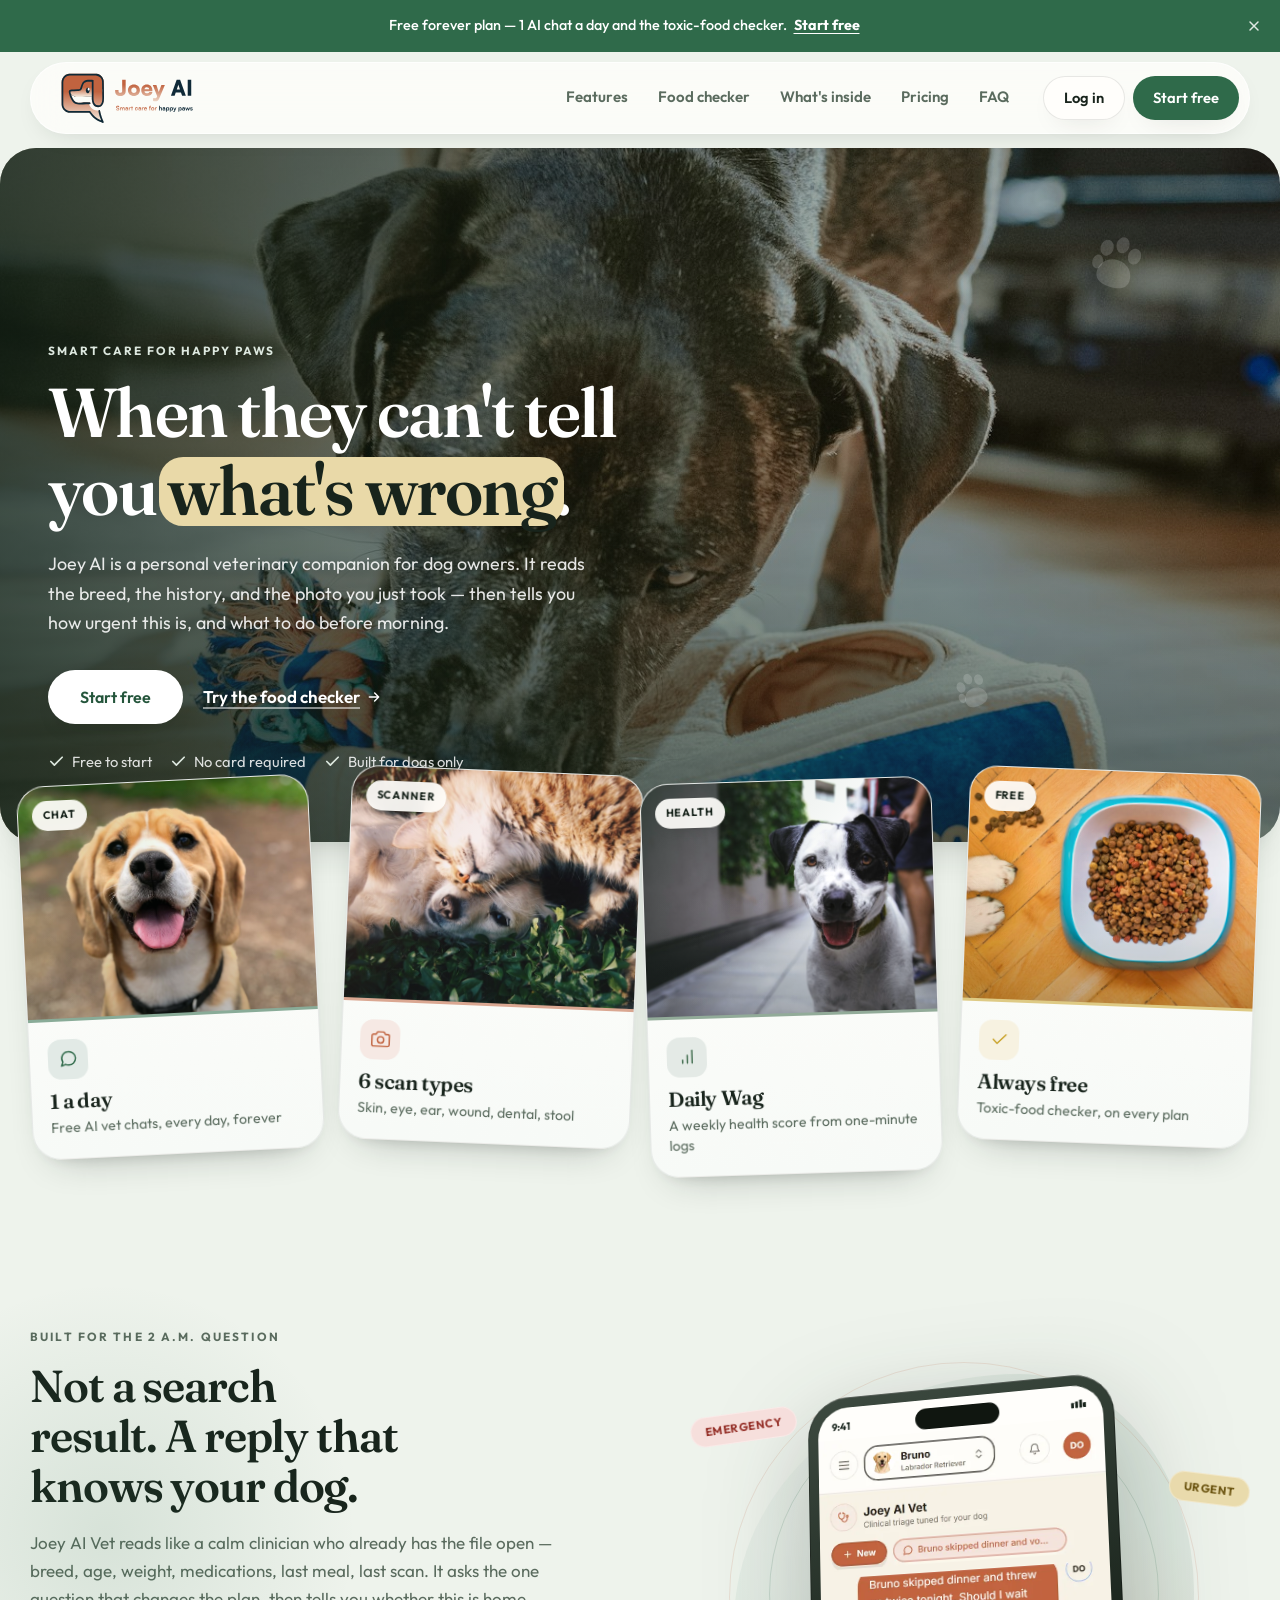
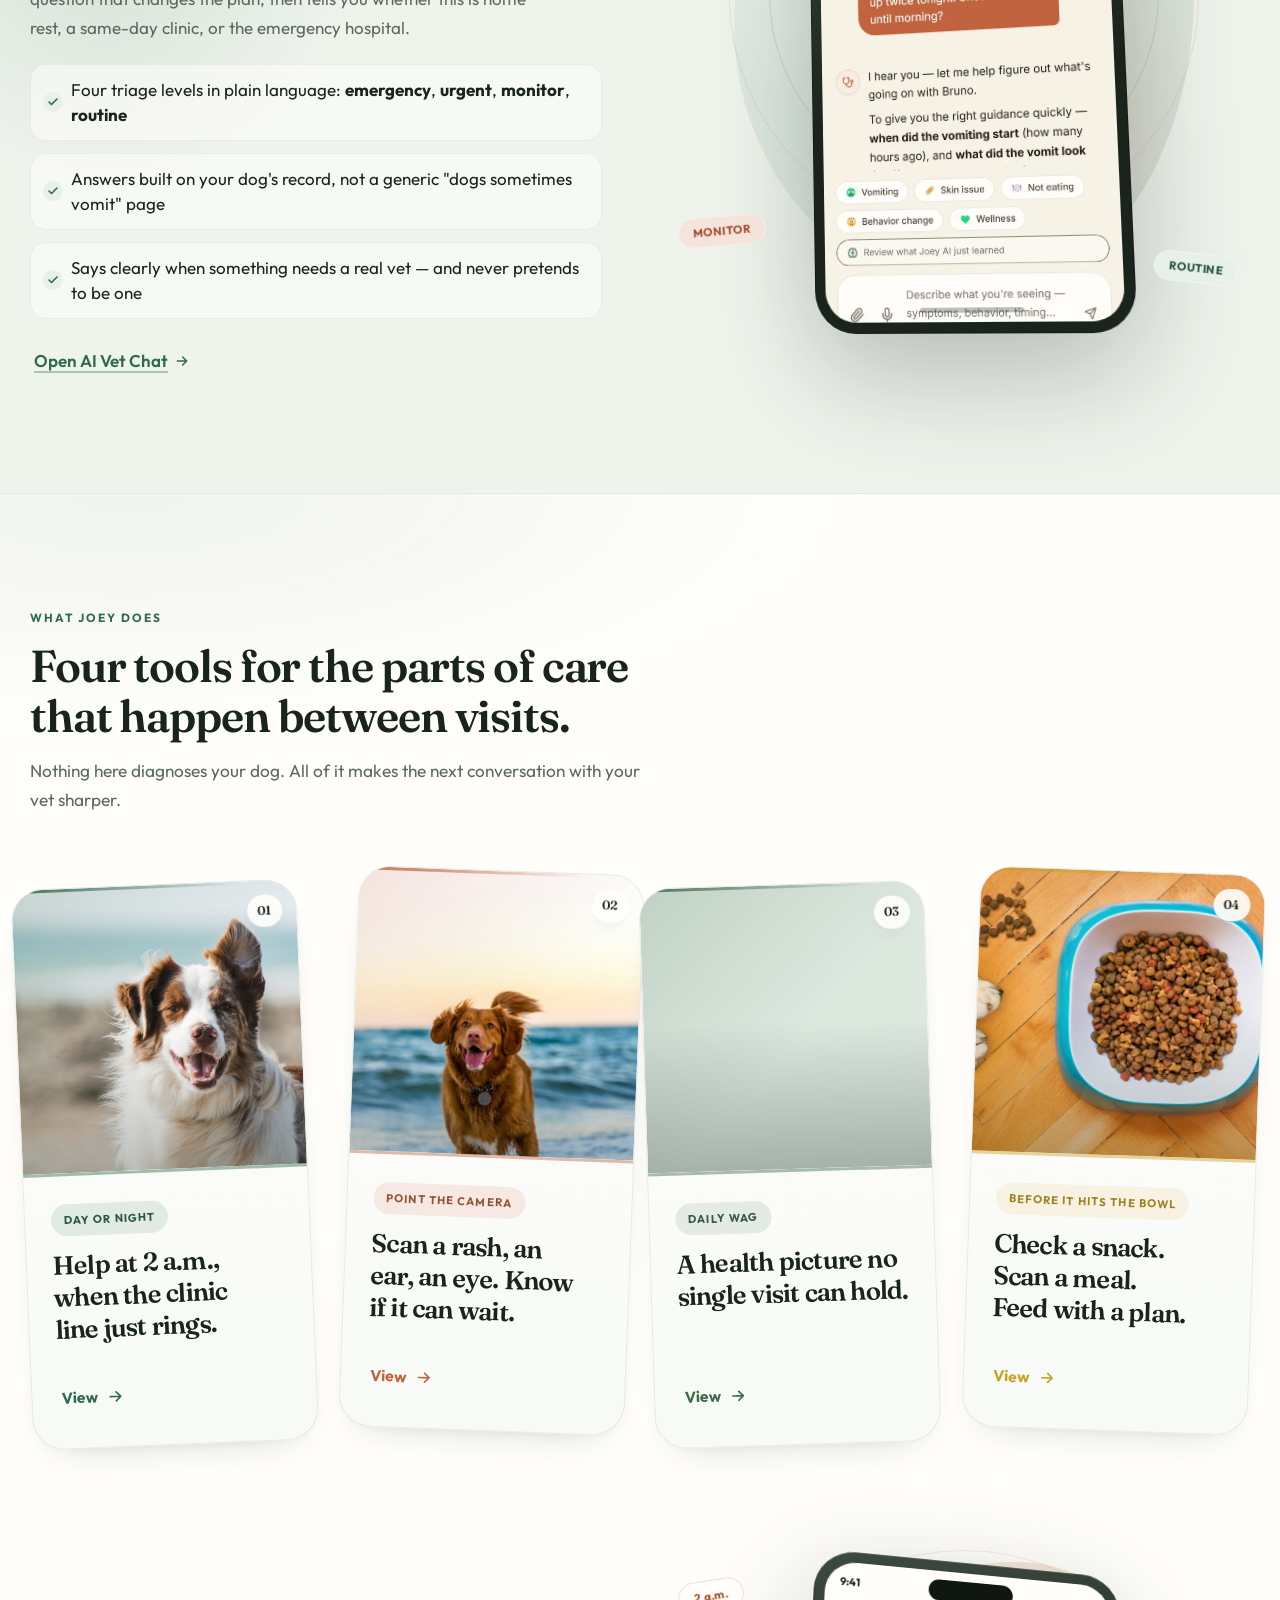
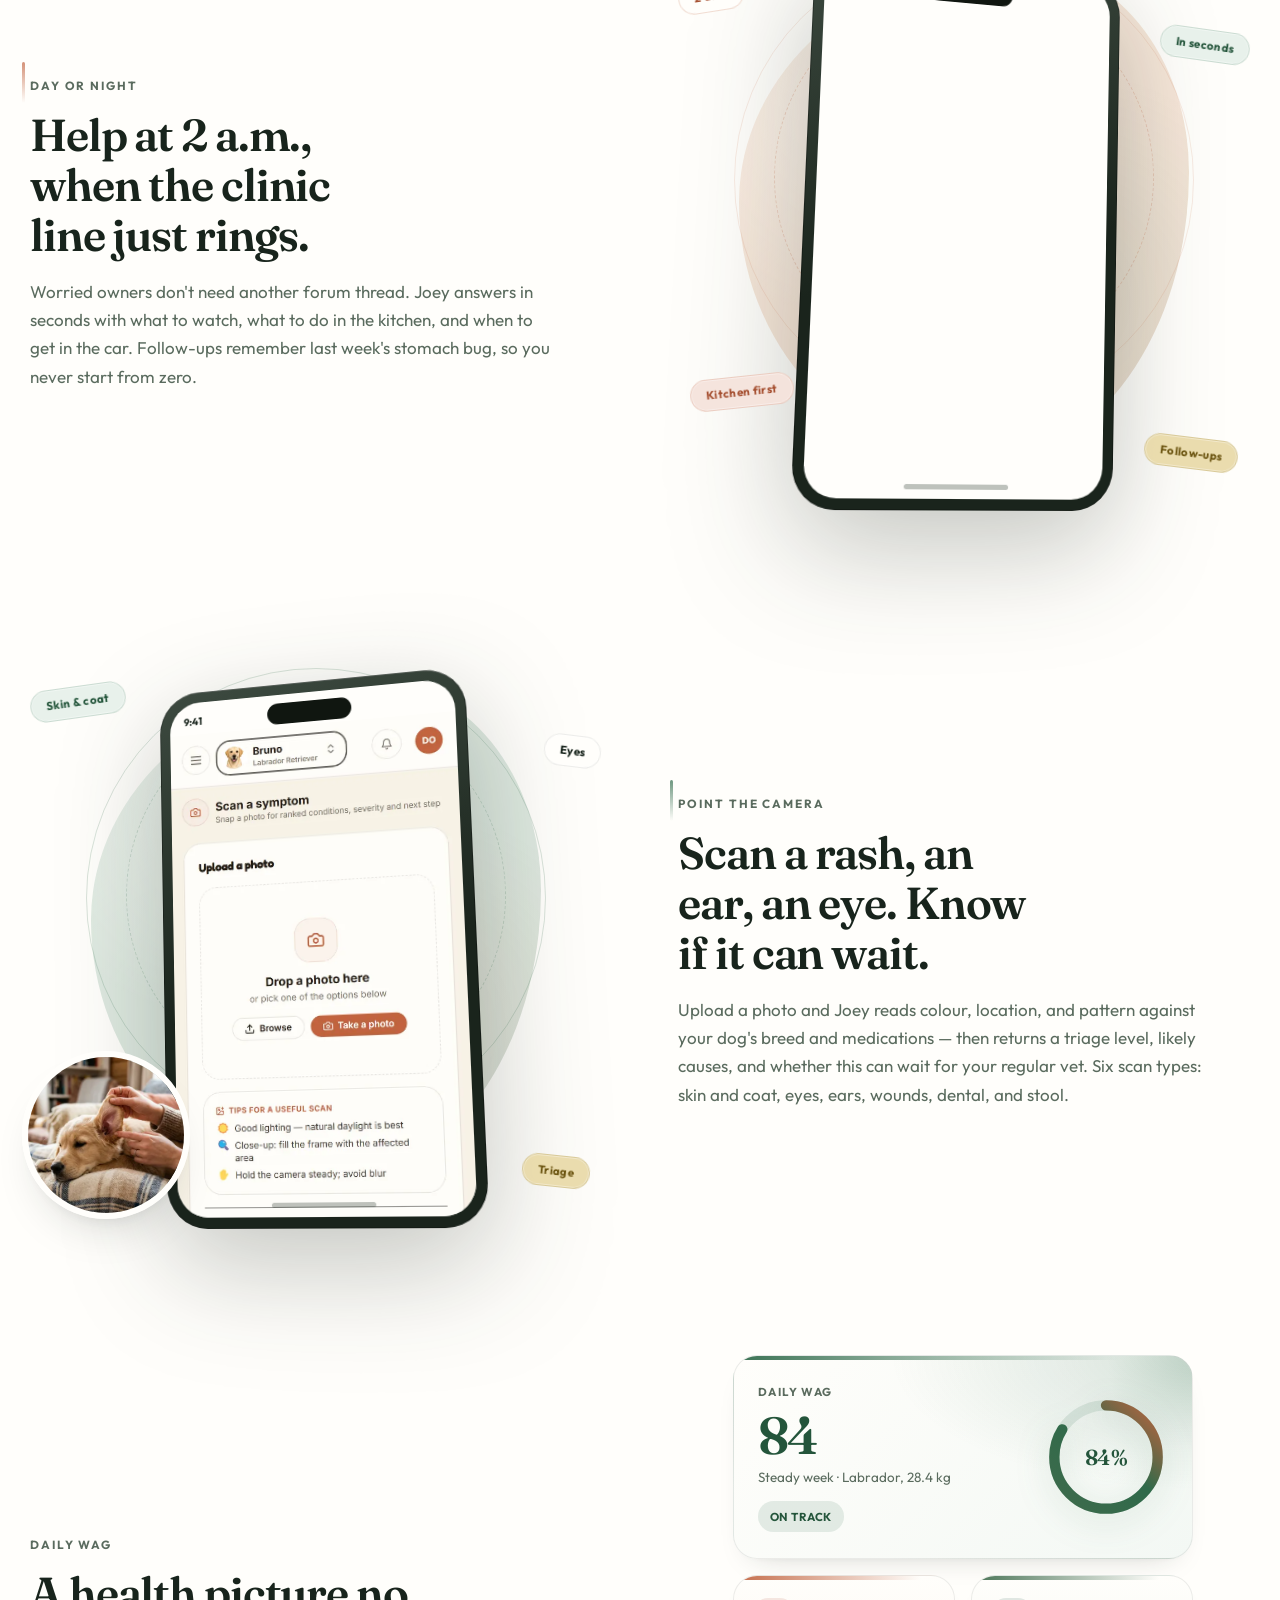
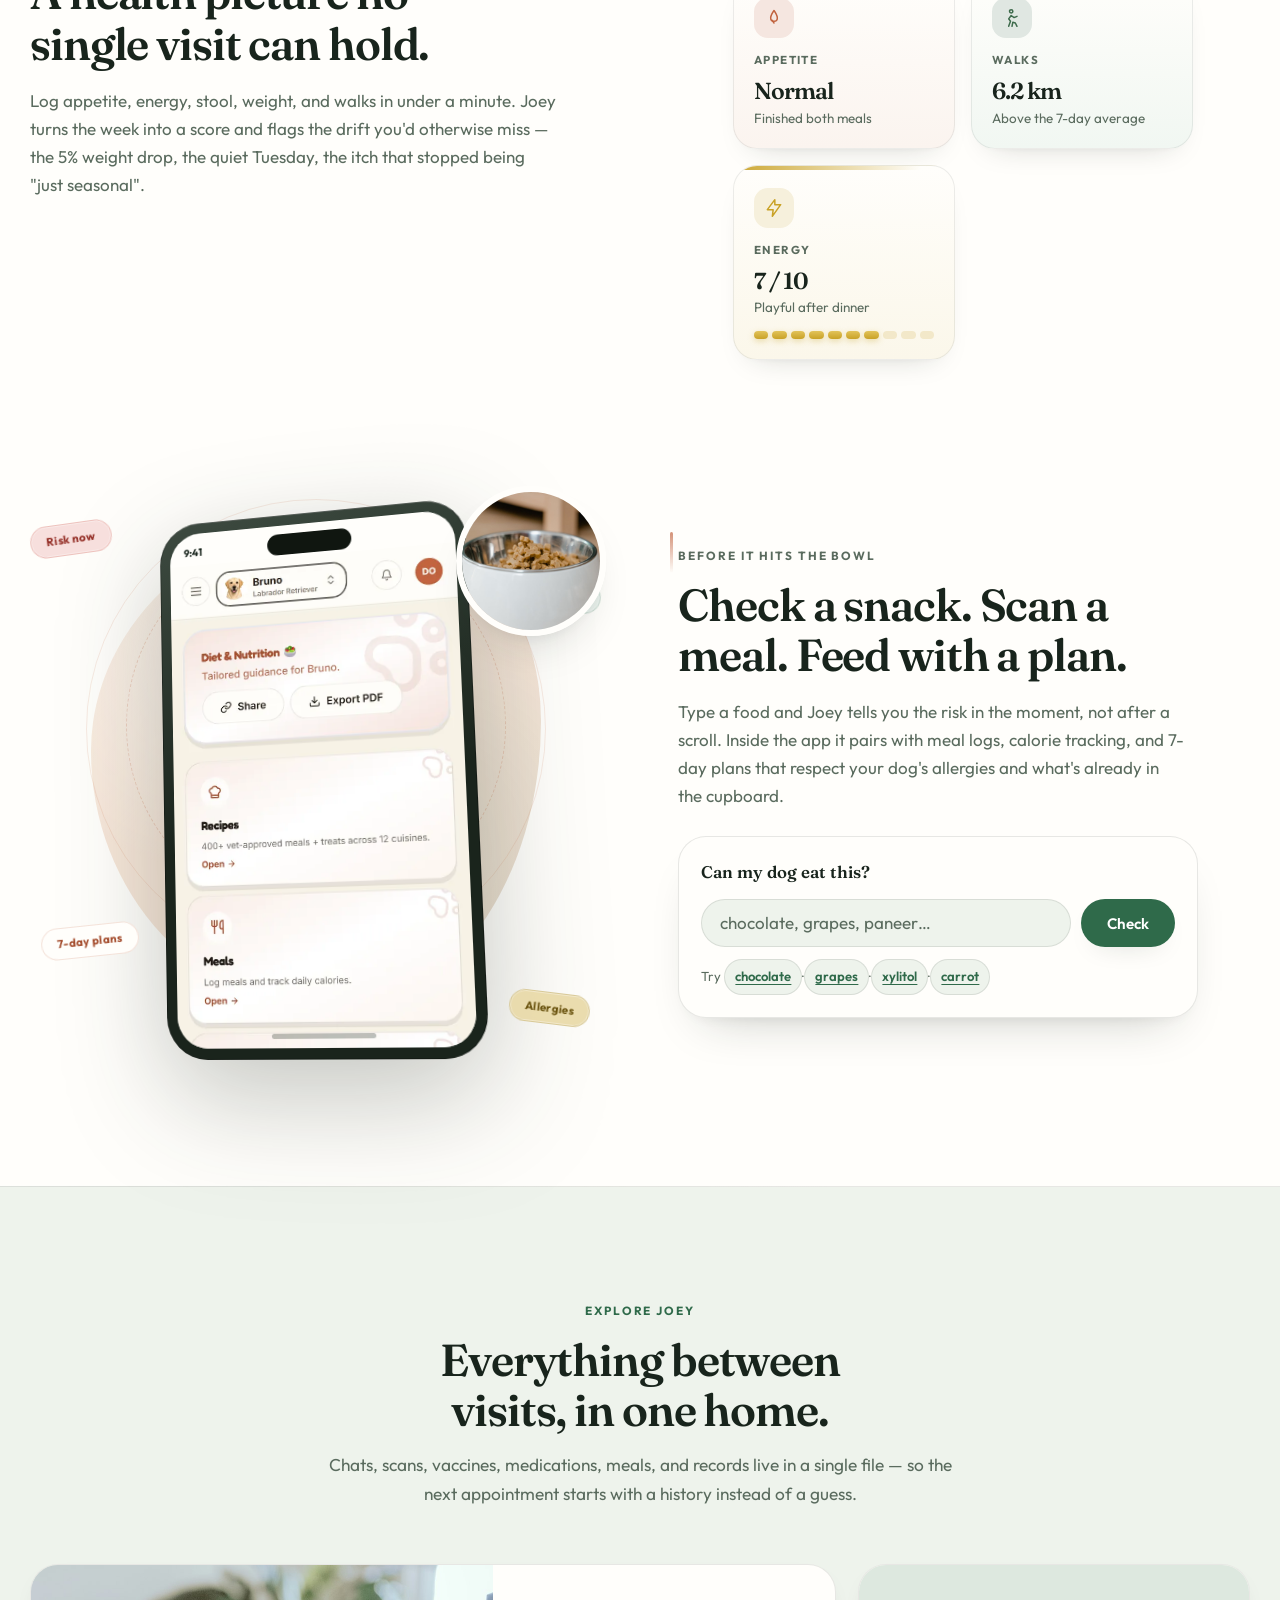
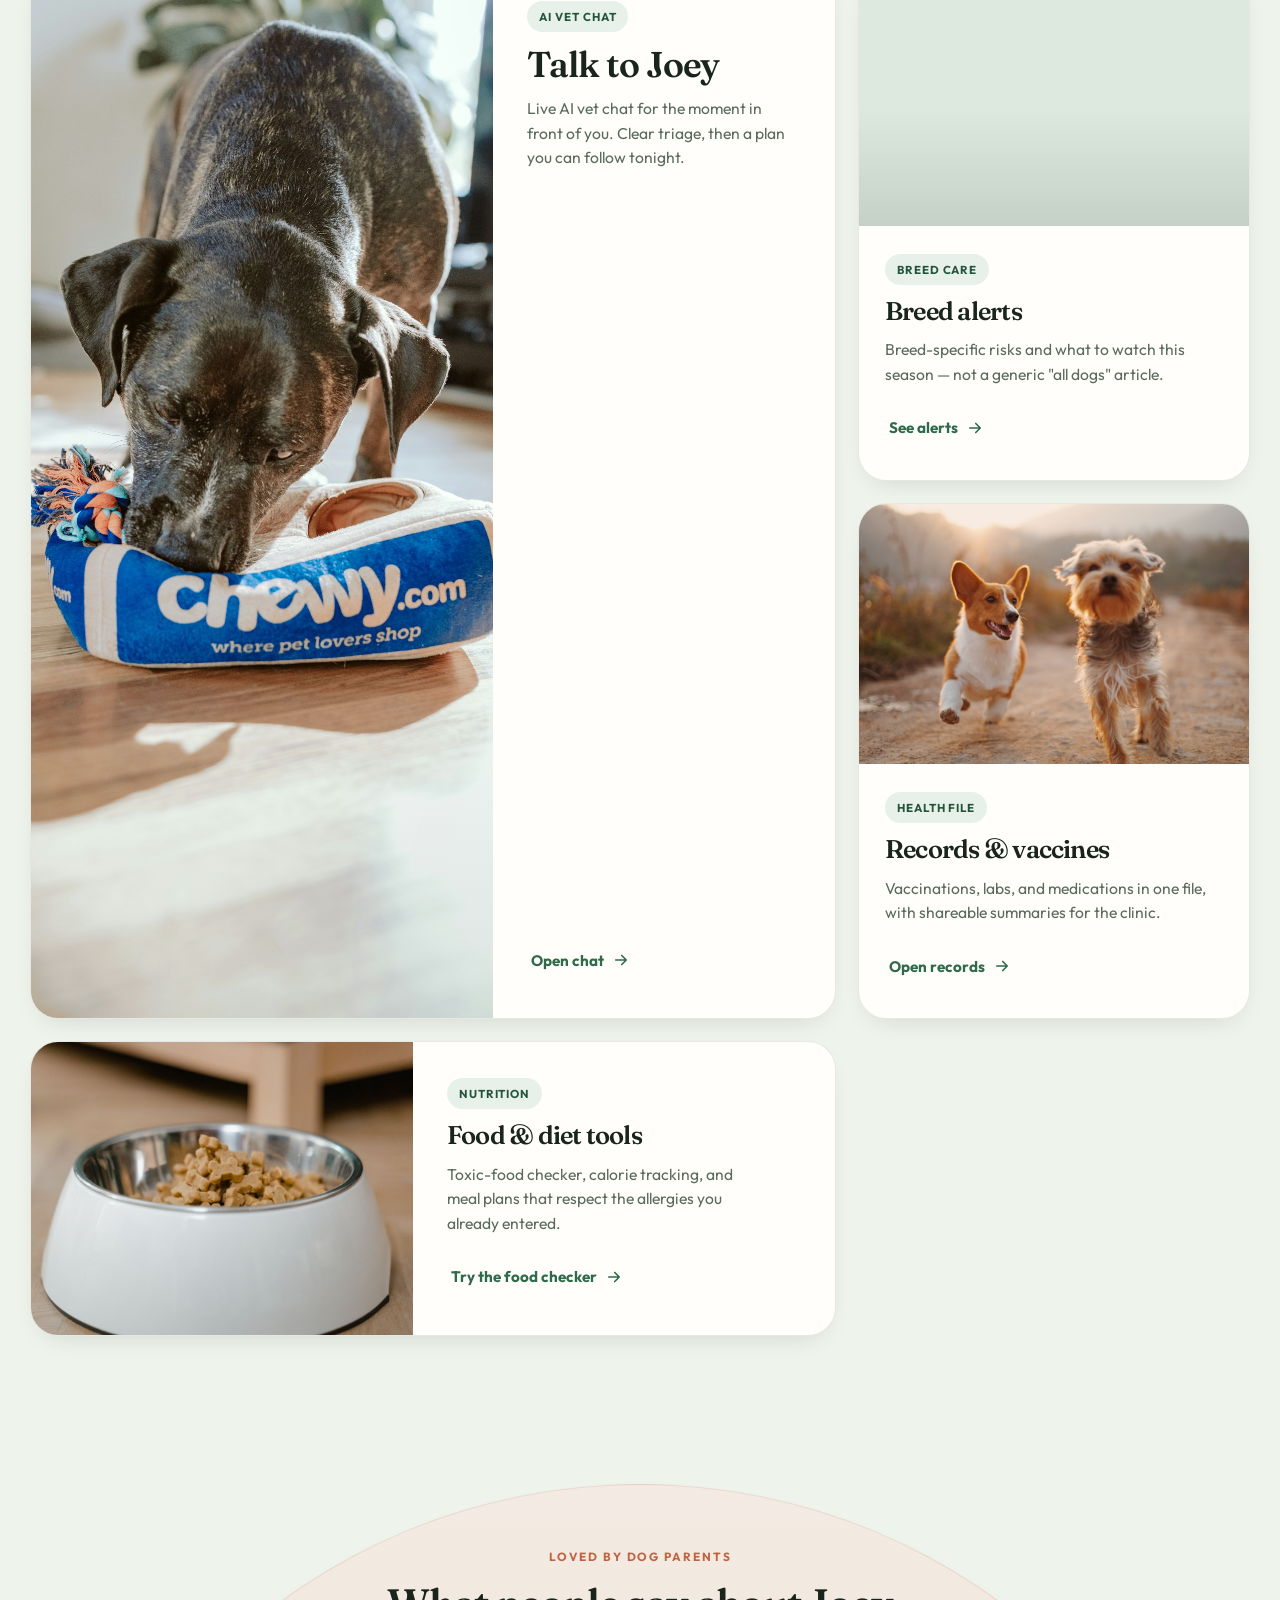
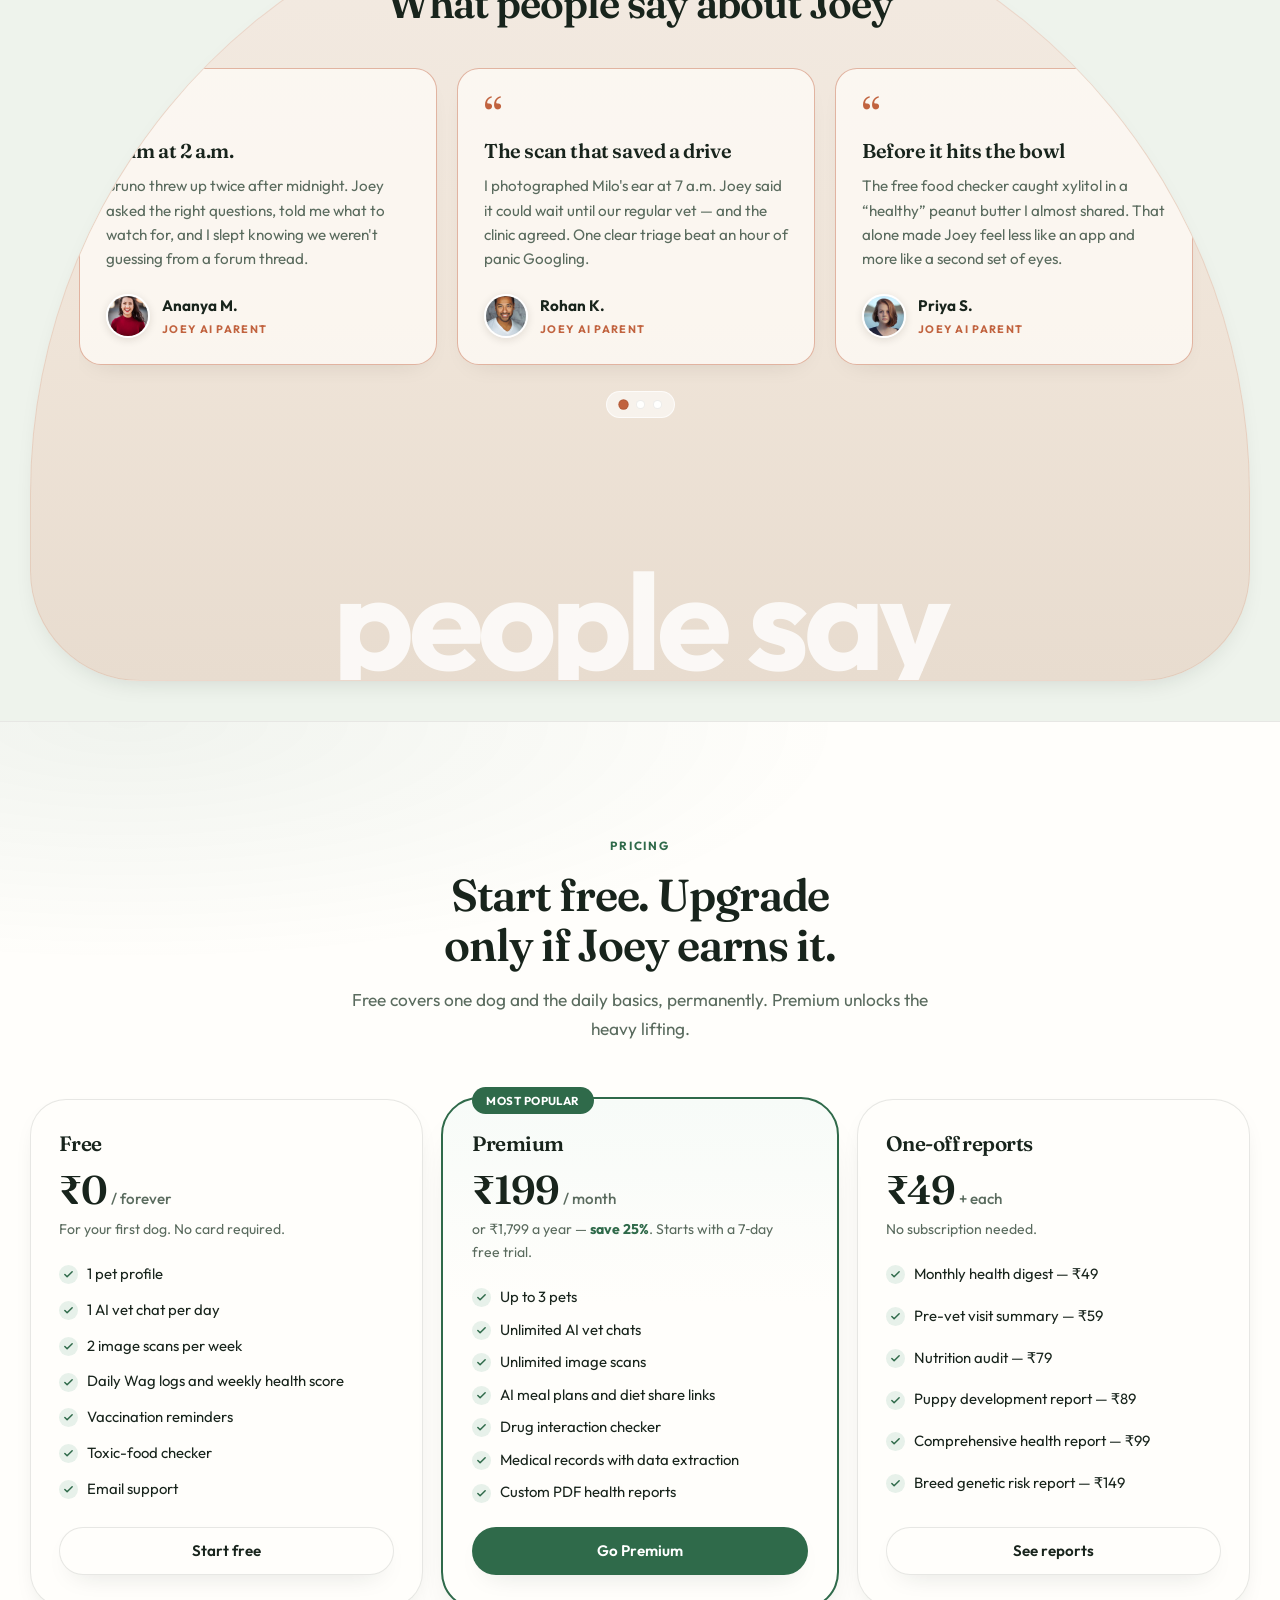
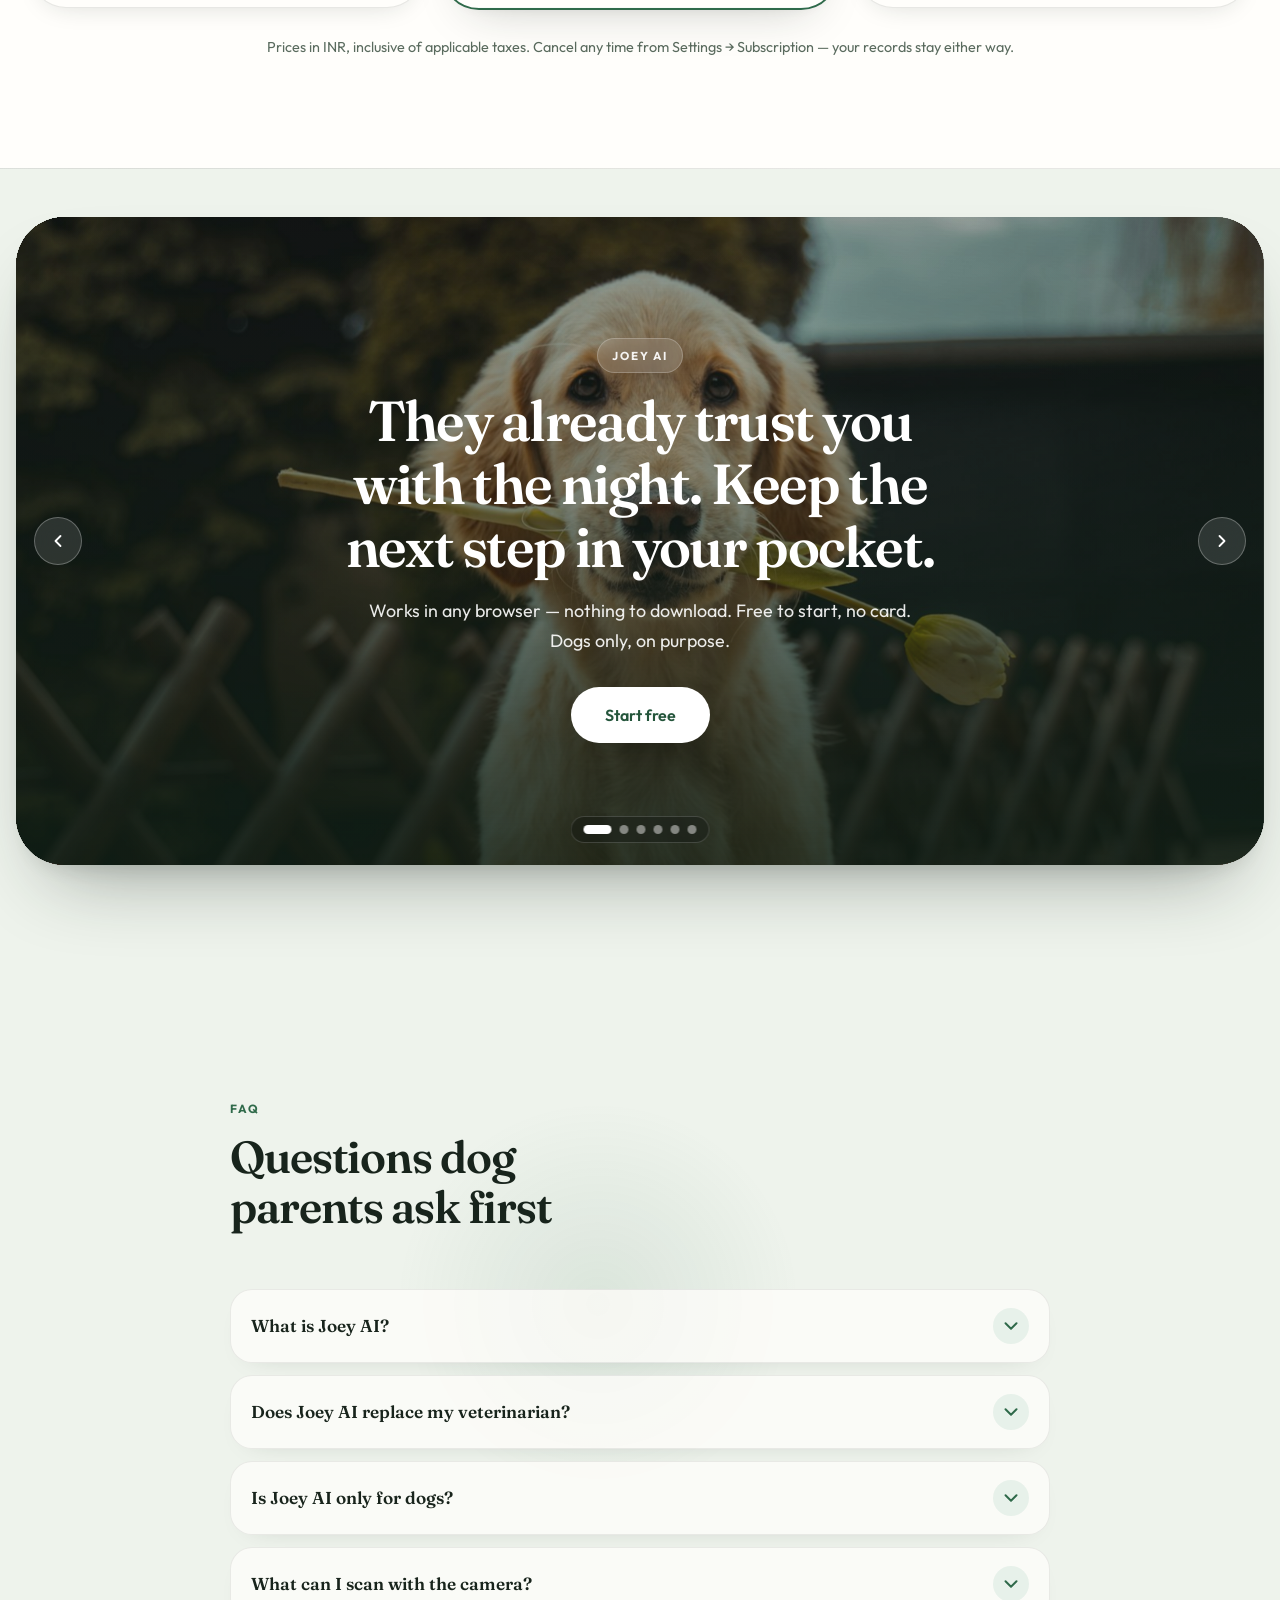
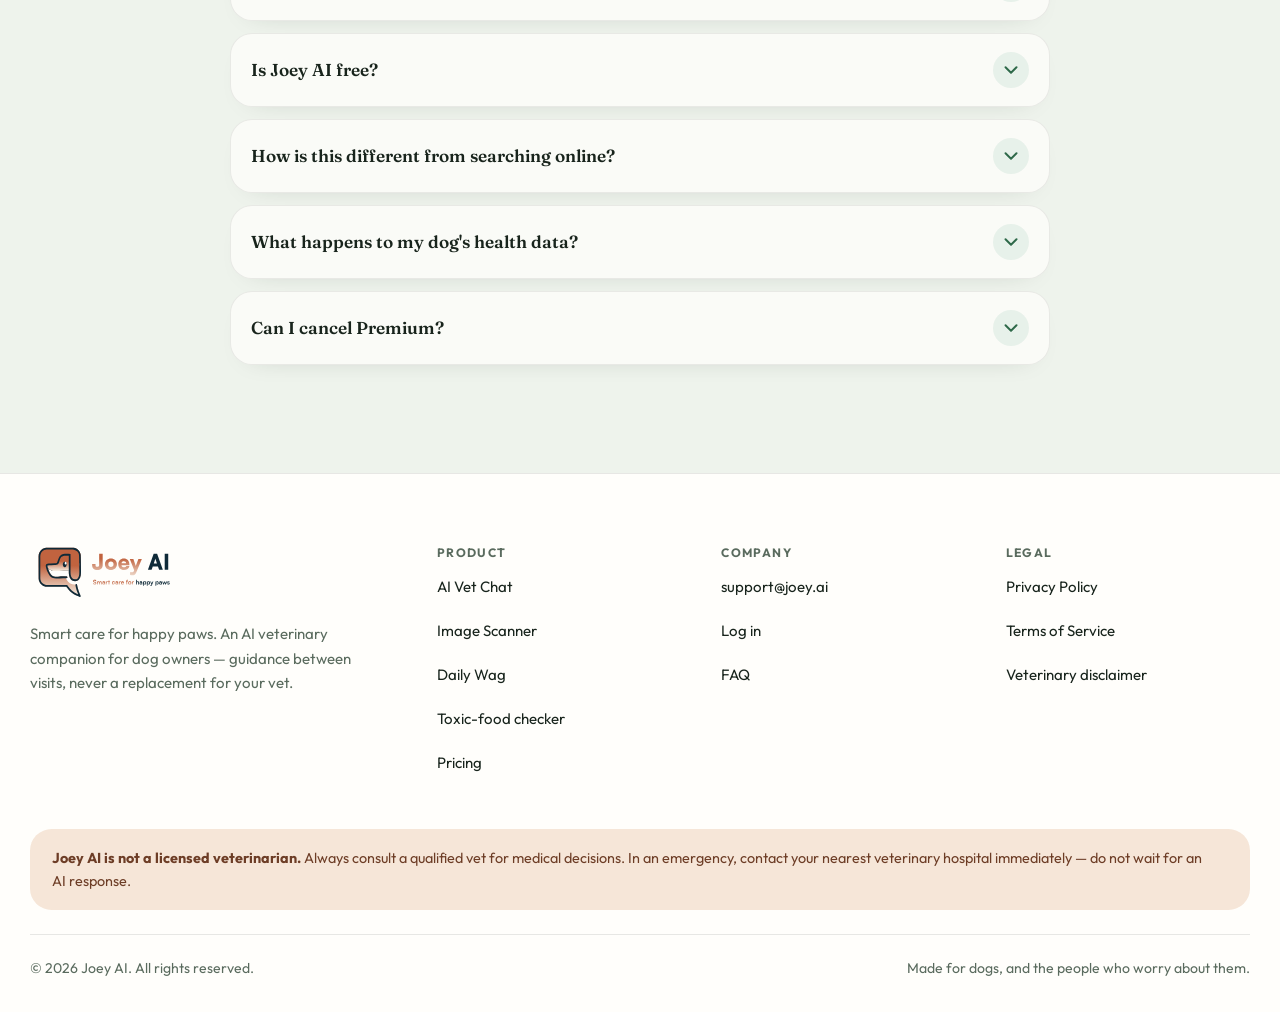
==== commit f0512386: "Polish the landing experience with premium scroll motion, feature showcases, and a closing CTA slide" ====
--- a/index.html
+++ b/index.html
@@ -3,7 +3,7 @@
 <head>
   <meta charset="UTF-8" />
   <meta name="viewport" content="width=device-width, initial-scale=1" />
-  <meta name="theme-color" content="#F7F1E6" />
+  <meta name="theme-color" content="#EEF3EC" />
 
   <title>Joey AI — Smart care for happy paws</title>
   <meta name="description" content="Joey AI is an AI-powered personal veterinary platform for dog owners. AI vet chat, photo scans, daily health tracking, and a free toxic-food checker. Free to start, no card required." />
@@ -32,10 +32,9 @@
 
   <link rel="preconnect" href="https://fonts.googleapis.com" />
   <link rel="preconnect" href="https://fonts.gstatic.com" crossorigin />
-  <!-- Same three families the product loads, so type never shifts on crossover. -->
-  <link href="https://fonts.googleapis.com/css2?family=Inter:wght@400;500;600;700&family=Fredoka:wght@400;500;600;700&family=Caveat:wght@600;700&display=swap" rel="stylesheet" />
-
-  <link rel="preload" as="image" href="assets/hero-1000.jpg" fetchpriority="high" />
+  <link href="https://fonts.googleapis.com/css2?family=Fraunces:opsz,wght@9..144,500;9..144,600;9..144,700&family=Outfit:wght@400;500;600;700&family=Caveat:wght@600;700&display=swap" rel="stylesheet" />
+
+  <link rel="preload" as="image" href="assets/photo-care.jpg" fetchpriority="high" />
   <link rel="stylesheet" href="styles.css" />
 
   <script type="application/ld+json">
@@ -184,7 +183,8 @@
   </div>
 
   <header class="site-nav" data-nav>
-    <div class="wrap nav-inner">
+    <div class="wrap nav-shell">
+    <div class="nav-inner">
       <a class="logo" href="#top" aria-label="Joey AI — home">
         <img src="assets/joey-logo.svg" alt="Joey AI" width="8220" height="2863" />
       </a>
@@ -216,11 +216,14 @@
       <a href="https://joey.ai/login" data-cta="login" data-analytics="mobile-nav">Log in</a>
       <a class="btn btn-primary" href="https://joey.ai/signup" data-cta="signup" data-analytics="mobile-nav">Start free</a>
     </nav>
+    </div>
   </header>
 
   <main id="main">
     <!-- ============================ HERO ============================ -->
     <section class="hero" id="top">
+      <div class="wrap hero-stage">
+        <div class="hero-frame">
       <div class="hero-video-wrap" aria-hidden="true">
         <video
           class="hero-video"
@@ -229,16 +232,18 @@
           loop
           playsinline
           preload="none"
-          poster="assets/hero-1000.jpg"
+          poster="assets/photo-care.jpg"
         >
           <source src="assets/hero-video.mp4" type="video/mp4" />
         </video>
         <div class="hero-scrim"></div>
+        <svg class="hero-paw hero-paw-a" viewBox="0 0 24 24" fill="currentColor" aria-hidden="true"><ellipse cx="7.2" cy="6.8" rx="2.15" ry="2.7"/><ellipse cx="12" cy="4.4" rx="2.15" ry="2.7"/><ellipse cx="16.8" cy="6.8" rx="2.15" ry="2.7"/><ellipse cx="5.6" cy="12.1" rx="1.75" ry="2.35"/><path d="M12 9.6c-3.35 0-5.7 2.45-5.7 5.35 0 2.5 1.85 3.95 5.7 3.95s5.7-1.45 5.7-3.95c0-2.9-2.35-5.35-5.7-5.35z"/></svg>
+        <svg class="hero-paw hero-paw-b" viewBox="0 0 24 24" fill="currentColor" aria-hidden="true"><ellipse cx="7.2" cy="6.8" rx="2.15" ry="2.7"/><ellipse cx="12" cy="4.4" rx="2.15" ry="2.7"/><ellipse cx="16.8" cy="6.8" rx="2.15" ry="2.7"/><ellipse cx="5.6" cy="12.1" rx="1.75" ry="2.35"/><path d="M12 9.6c-3.35 0-5.7 2.45-5.7 5.35 0 2.5 1.85 3.95 5.7 3.95s5.7-1.45 5.7-3.95c0-2.9-2.35-5.35-5.7-5.35z"/></svg>
       </div>
       <span class="sr-only">Background video: a dog walking through a sunlit garden with its owner</span>
 
-      <div class="wrap hero-inner">
-        <div class="hero-copy">
+      <div class="hero-inner">
+        <div class="hero-copy" data-reveal>
           <p class="eyebrow">Smart care for happy paws</p>
           <h1>When they can't tell you <span class="marker">what's wrong</span>.</h1>
           <p class="hero-lede">
@@ -276,34 +281,72 @@
           </ul>
         </div>
       </div>
+        </div>
+      </div>
     </section>
 
     <!-- ============================ TRUST STRIP ============================ -->
     <section class="trust" aria-label="What Joey AI includes">
-      <div class="wrap trust-row">
-        <div>
-          <strong>1 a day</strong>
-          <span>Free AI vet chats, every day, forever</span>
-        </div>
-        <div>
-          <strong>6 scan types</strong>
-          <span>Skin, eye, ear, wound, dental, stool</span>
-        </div>
-        <div>
-          <strong>Daily Wag</strong>
-          <span>A weekly health score from one-minute logs</span>
-        </div>
-        <div>
-          <strong>Always free</strong>
-          <span>Toxic-food checker, on every plan</span>
-        </div>
+      <div class="wrap trust-row" data-reveal-stagger>
+        <a class="trust-card trust-card--chat trust-card--tilt-l" href="#feature-chat">
+          <div class="trust-card__media">
+            <img src="assets/trust-chat.jpg" alt="" width="640" height="480" loading="lazy" decoding="async" />
+            <span class="trust-card__chip">Chat</span>
+          </div>
+          <div class="trust-card__body">
+            <span class="trust-icon" aria-hidden="true">
+              <svg viewBox="0 0 24 24" fill="none" stroke="currentColor" stroke-width="1.8" stroke-linecap="round" stroke-linejoin="round"><path d="M21 11.5a8.4 8.4 0 0 1-9 8.4 8.9 8.9 0 0 1-3.9-.9L3 21l1.9-5A8.4 8.4 0 0 1 12 3.1a8.4 8.4 0 0 1 9 8.4z" /></svg>
+            </span>
+            <strong>1 a day</strong>
+            <span>Free AI vet chats, every day, forever</span>
+          </div>
+        </a>
+        <a class="trust-card trust-card--scan trust-card--tilt-r" href="#feature-scan">
+          <div class="trust-card__media">
+            <img src="assets/trust-scan.jpg" alt="" width="640" height="480" loading="lazy" decoding="async" />
+            <span class="trust-card__chip">Scanner</span>
+          </div>
+          <div class="trust-card__body">
+            <span class="trust-icon" aria-hidden="true">
+              <svg viewBox="0 0 24 24" fill="none" stroke="currentColor" stroke-width="1.8" stroke-linecap="round" stroke-linejoin="round"><path d="M23 19a2 2 0 0 1-2 2H3a2 2 0 0 1-2-2V8a2 2 0 0 1 2-2h3l2-3h8l2 3h3a2 2 0 0 1 2 2z" /><circle cx="12" cy="13" r="4" /></svg>
+            </span>
+            <strong>6 scan types</strong>
+            <span>Skin, eye, ear, wound, dental, stool</span>
+          </div>
+        </a>
+        <a class="trust-card trust-card--wag trust-card--tilt-l" href="#feature-wag">
+          <div class="trust-card__media">
+            <img src="assets/trust-wag.jpg" alt="" width="640" height="480" loading="lazy" decoding="async" />
+            <span class="trust-card__chip">Health</span>
+          </div>
+          <div class="trust-card__body">
+            <span class="trust-icon" aria-hidden="true">
+              <svg viewBox="0 0 24 24" fill="none" stroke="currentColor" stroke-width="1.8" stroke-linecap="round" stroke-linejoin="round"><path d="M12 20V10" /><path d="M18 20V4" /><path d="M6 20v-4" /></svg>
+            </span>
+            <strong>Daily Wag</strong>
+            <span>A weekly health score from one-minute logs</span>
+          </div>
+        </a>
+        <a class="trust-card trust-card--food trust-card--tilt-r" href="#check">
+          <div class="trust-card__media">
+            <img src="assets/trust-food.jpg" alt="" width="640" height="480" loading="lazy" decoding="async" />
+            <span class="trust-card__chip">Free</span>
+          </div>
+          <div class="trust-card__body">
+            <span class="trust-icon" aria-hidden="true">
+              <svg viewBox="0 0 24 24" fill="none" stroke="currentColor" stroke-width="1.8" stroke-linecap="round" stroke-linejoin="round"><path d="M20 6L9 17l-5-5" /></svg>
+            </span>
+            <strong>Always free</strong>
+            <span>Toxic-food checker, on every plan</span>
+          </div>
+        </a>
       </div>
     </section>
 
     <!-- ============================ DEMO ============================ -->
-    <section class="section" id="demo" aria-labelledby="demo-title">
-      <div class="wrap feature-inner">
-        <div class="feature-text">
+    <section class="section demo-section" id="demo" aria-labelledby="demo-title">
+      <div class="wrap feature-inner demo-layout">
+        <div class="feature-text demo-copy" data-reveal>
           <p class="eyebrow">Built for the 2 a.m. question</p>
           <h2 id="demo-title">Not a search result. A reply that knows your dog.</h2>
           <p>
@@ -311,27 +354,46 @@
             last meal, last scan. It asks the one question that changes the plan, then tells you whether this is home
             rest, a same-day clinic, or the emergency hospital.
           </p>
-          <ul class="checklist">
+          <ul class="checklist demo-checklist">
             <li>Four triage levels in plain language: <b>emergency</b>, <b>urgent</b>, <b>monitor</b>, <b>routine</b></li>
             <li>Answers built on your dog's record, not a generic "dogs sometimes vomit" page</li>
             <li>Says clearly when something needs a real vet — and never pretends to be one</li>
           </ul>
-          <a class="text-link" href="https://joey.ai/signup" data-cta="signup" data-analytics="demo">
+          <a class="text-link demo-cta" href="https://joey.ai/signup" data-cta="signup" data-analytics="demo">
             Open AI Vet Chat
             <svg viewBox="0 0 24 24" fill="none" stroke="currentColor" stroke-width="2.2" stroke-linecap="round" stroke-linejoin="round" aria-hidden="true"><path d="M5 12h14M13 6l6 6-6 6" /></svg>
           </a>
         </div>
 
-        <div class="feature-visual">
-          <div class="device device-tilt">
-            <div class="device-bezel">
-              <div class="device-island"></div>
-              <div class="device-status" aria-hidden="true">
-                <span>9:41</span>
-                <svg viewBox="0 0 18 12" fill="currentColor"><rect x="0" y="3" width="3" height="6" rx="0.5" /><rect x="4.5" y="1.5" width="3" height="7.5" rx="0.5" /><rect x="9" y="0" width="3" height="9" rx="0.5" /><path d="M14 3.2h2.2v5.6H14A1.2 1.2 0 0 1 12.8 7.6V4.4A1.2 1.2 0 0 1 14 3.2z" /></svg>
-              </div>
-
-              <div class="device-screen device-screen-shot">
+        <div class="feature-visual demo-visual" data-reveal>
+            <div class="visual-stage demo-stage" data-demo-stage data-tilt-stage>
+            <span class="blob blob-sage demo-blob" aria-hidden="true"></span>
+            <span class="demo-ring demo-ring-a" aria-hidden="true"></span>
+            <span class="demo-ring demo-ring-b" aria-hidden="true"></span>
+
+            <span class="demo-float demo-float--emergency" data-parallax-chip data-depth="1.3" data-drift-x="-1.1" data-drift-y="1" aria-hidden="true">
+              <span class="feature-chip__face">emergency</span>
+            </span>
+            <span class="demo-float demo-float--urgent" data-parallax-chip data-depth="1.15" data-drift-x="1.2" data-drift-y="0.9" aria-hidden="true">
+              <span class="feature-chip__face">urgent</span>
+            </span>
+            <span class="demo-float demo-float--monitor" data-parallax-chip data-depth="1.4" data-drift-x="-1.2" data-drift-y="-1.05" aria-hidden="true">
+              <span class="feature-chip__face">monitor</span>
+            </span>
+            <span class="demo-float demo-float--routine" data-parallax-chip data-depth="1.2" data-drift-x="1.3" data-drift-y="-0.95" aria-hidden="true">
+              <span class="feature-chip__face">routine</span>
+            </span>
+
+            <div class="device device-tilt demo-device" data-demo-device data-tilt-device>
+              <div class="device-bezel">
+                <div class="device-shine" aria-hidden="true"></div>
+                <div class="device-island"></div>
+                <div class="device-status" aria-hidden="true">
+                  <span>9:41</span>
+                  <svg viewBox="0 0 18 12" fill="currentColor"><rect x="0" y="3" width="3" height="6" rx="0.5" /><rect x="4.5" y="1.5" width="3" height="7.5" rx="0.5" /><rect x="9" y="0" width="3" height="9" rx="0.5" /><path d="M14 3.2h2.2v5.6H14A1.2 1.2 0 0 1 12.8 7.6V4.4A1.2 1.2 0 0 1 14 3.2z" /></svg>
+                </div>
+
+                <div class="device-screen device-screen-shot">
                   <picture>
                     <source type="image/webp" srcset="assets/app-chat-560.webp" />
                     <img
@@ -346,7 +408,8 @@
                   </picture>
                 </div>
 
-              <div class="device-home" aria-hidden="true"></div>
+                <div class="device-home" aria-hidden="true"></div>
+              </div>
             </div>
           </div>
         </div>
@@ -356,19 +419,78 @@
     <!-- ============================ FEATURES ============================ -->
     <section class="section section-tint" id="features" aria-labelledby="features-title">
       <div class="wrap">
-        <div class="section-head">
+        <div class="section-head" data-reveal>
           <p class="eyebrow">What Joey does</p>
           <h2 id="features-title">Four tools for the parts of care that happen between visits.</h2>
           <p class="section-lede">
             Nothing here diagnoses your dog. All of it makes the next conversation with your vet sharper.
           </p>
         </div>
+
+        <div class="feature-spotlights" data-reveal-stagger>
+          <a class="spotlight-card spotlight-card--chat spotlight-card--tilt-l" href="#feature-chat">
+            <div class="spotlight-card__media">
+              <img src="assets/photo-chat.jpg" width="1200" height="800" loading="lazy" decoding="async" alt="A happy dog smiling at the camera on a beach" />
+              <span class="spotlight-card__index" aria-hidden="true">01</span>
+            </div>
+            <div class="spotlight-card__body">
+              <span class="service-card__tag">Day or night</span>
+              <h3>Help at 2 a.m., when the clinic line just rings.</h3>
+              <span class="service-card__cta">
+                View
+                <svg viewBox="0 0 24 24" fill="none" stroke="currentColor" stroke-width="2.2" stroke-linecap="round" stroke-linejoin="round" aria-hidden="true"><path d="M5 12h14M13 6l6 6-6 6" /></svg>
+              </span>
+            </div>
+          </a>
+          <a class="spotlight-card spotlight-card--scan spotlight-card--tilt-r" href="#feature-scan">
+            <div class="spotlight-card__media">
+              <img src="assets/photo-scan.jpg" width="1200" height="800" loading="lazy" decoding="async" alt="A dog running freely along the shore" />
+              <span class="spotlight-card__index" aria-hidden="true">02</span>
+            </div>
+            <div class="spotlight-card__body">
+              <span class="service-card__tag">Point the camera</span>
+              <h3>Scan a rash, an ear, an eye. Know if it can wait.</h3>
+              <span class="service-card__cta">
+                View
+                <svg viewBox="0 0 24 24" fill="none" stroke="currentColor" stroke-width="2.2" stroke-linecap="round" stroke-linejoin="round" aria-hidden="true"><path d="M5 12h14M13 6l6 6-6 6" /></svg>
+              </span>
+            </div>
+          </a>
+          <a class="spotlight-card spotlight-card--wag spotlight-card--tilt-l" href="#feature-wag">
+            <div class="spotlight-card__media">
+              <img src="assets/photo-wag.jpg" width="1200" height="1500" loading="lazy" decoding="async" alt="A golden retriever puppy outdoors in soft natural light" />
+              <span class="spotlight-card__index" aria-hidden="true">03</span>
+            </div>
+            <div class="spotlight-card__body">
+              <span class="service-card__tag">Daily Wag</span>
+              <h3>A health picture no single visit can hold.</h3>
+              <span class="service-card__cta">
+                View
+                <svg viewBox="0 0 24 24" fill="none" stroke="currentColor" stroke-width="2.2" stroke-linecap="round" stroke-linejoin="round" aria-hidden="true"><path d="M5 12h14M13 6l6 6-6 6" /></svg>
+              </span>
+            </div>
+          </a>
+          <a class="spotlight-card spotlight-card--food spotlight-card--tilt-r" href="#check">
+            <div class="spotlight-card__media">
+              <img src="assets/trust-food.jpg" width="1200" height="800" loading="lazy" decoding="async" alt="Fresh dog food prepared in a bowl" />
+              <span class="spotlight-card__index" aria-hidden="true">04</span>
+            </div>
+            <div class="spotlight-card__body">
+              <span class="service-card__tag">Before it hits the bowl</span>
+              <h3>Check a snack. Scan a meal. Feed with a plan.</h3>
+              <span class="service-card__cta">
+                View
+                <svg viewBox="0 0 24 24" fill="none" stroke="currentColor" stroke-width="2.2" stroke-linecap="round" stroke-linejoin="round" aria-hidden="true"><path d="M5 12h14M13 6l6 6-6 6" /></svg>
+              </span>
+            </div>
+          </a>
+        </div>
       </div>
 
       <!-- Feature 1 — 24/7 chat -->
-      <article class="feature-row">
-        <div class="wrap feature-inner">
-          <div class="feature-text">
+      <article class="feature-row feature-showcase" id="feature-chat">
+        <div class="wrap feature-inner feature-showcase__layout">
+          <div class="feature-text feature-showcase__copy" data-reveal>
             <p class="eyebrow">Day or night</p>
             <h2>Help at 2 a.m., when the clinic line just rings.</h2>
             <p>
@@ -378,26 +500,46 @@
             </p>
           </div>
 
-          <div class="feature-visual">
-            <div class="device">
-              <div class="device-bezel">
-                <div class="device-island"></div>
-                <div class="device-status" aria-hidden="true"><span>9:41</span></div>
-                <div class="device-screen device-screen-shot">
-                  <picture>
-                    <source type="image/webp" srcset="assets/app-chat-plan-560.webp" />
-                    <img
-                      class="device-shot"
-                      src="assets/app-chat-plan-560.jpg"
-                      width="560"
-                      height="1063"
-                      loading="lazy"
-                      decoding="async"
-                      alt="The same Joey AI Vet conversation showing the overnight plan: warning signs to watch for, including pale gums and severe lethargy, followed by the veterinary disclaimer."
-                    />
-                  </picture>
+          <div class="feature-visual feature-showcase__visual" data-reveal>
+            <div class="visual-stage feature-stage feature-stage--peach" data-tilt-stage>
+              <span class="blob blob-peach feature-blob" aria-hidden="true"></span>
+              <span class="feature-orbit feature-orbit-a" aria-hidden="true"></span>
+              <span class="feature-orbit feature-orbit-b" aria-hidden="true"></span>
+
+              <span class="feature-chip feature-chip--a" data-parallax-chip data-depth="1.45" data-drift-x="-1" data-drift-y="1.2" aria-hidden="true">
+                <span class="feature-chip__face">2 a.m.</span>
+              </span>
+              <span class="feature-chip feature-chip--b" data-parallax-chip data-depth="1.1" data-drift-x="1.15" data-drift-y="0.85" aria-hidden="true">
+                <span class="feature-chip__face">In seconds</span>
+              </span>
+              <span class="feature-chip feature-chip--c" data-parallax-chip data-depth="1.55" data-drift-x="-1.25" data-drift-y="-1" aria-hidden="true">
+                <span class="feature-chip__face">Kitchen first</span>
+              </span>
+              <span class="feature-chip feature-chip--d" data-parallax-chip data-depth="1.25" data-drift-x="1.35" data-drift-y="-1.15" aria-hidden="true">
+                <span class="feature-chip__face">Follow-ups</span>
+              </span>
+
+              <div class="device feature-device feature-device--right" data-tilt-device>
+                <div class="device-bezel">
+                  <div class="device-shine" aria-hidden="true"></div>
+                  <div class="device-island"></div>
+                  <div class="device-status" aria-hidden="true"><span>9:41</span></div>
+                  <div class="device-screen device-screen-shot">
+                    <picture>
+                      <source type="image/webp" srcset="assets/app-chat-plan-560.webp" />
+                      <img
+                        class="device-shot"
+                        src="assets/app-chat-plan-560.jpg"
+                        width="560"
+                        height="1063"
+                        loading="lazy"
+                        decoding="async"
+                        alt="The same Joey AI Vet conversation showing the overnight plan: warning signs to watch for, including pale gums and severe lethargy, followed by the veterinary disclaimer."
+                      />
+                    </picture>
+                  </div>
+                  <div class="device-home" aria-hidden="true"></div>
                 </div>
-                <div class="device-home" aria-hidden="true"></div>
               </div>
             </div>
           </div>
@@ -405,9 +547,9 @@
       </article>
 
       <!-- Feature 2 — Image scanner -->
-      <article class="feature-row feature-row-alt">
-        <div class="wrap feature-inner">
-          <div class="feature-text">
+      <article class="feature-row feature-row-alt feature-showcase" id="feature-scan">
+        <div class="wrap feature-inner feature-showcase__layout">
+          <div class="feature-text feature-showcase__copy" data-reveal>
             <p class="eyebrow">Point the camera</p>
             <h2>Scan a rash, an ear, an eye. Know if it can wait.</h2>
             <p>
@@ -417,26 +559,53 @@
             </p>
           </div>
 
-          <div class="feature-visual">
-            <div class="device">
-              <div class="device-bezel">
-                <div class="device-island"></div>
-                <div class="device-status" aria-hidden="true"><span>9:41</span></div>
-                <div class="device-screen device-screen-shot">
-                  <picture>
-                    <source type="image/webp" srcset="assets/app-scanner-560.webp" />
-                    <img
-                      class="device-shot"
-                      src="assets/app-scanner-560.jpg"
-                      width="560"
-                      height="1063"
-                      loading="lazy"
-                      decoding="async"
-                      alt="The Image Scanner in the app, ready to take or upload a photo, with tips for a useful scan: good lighting, a close-up filling the frame, and a steady camera."
-                    />
-                  </picture>
+          <div class="feature-visual feature-showcase__visual" data-reveal>
+            <div class="visual-stage feature-stage feature-stage--sage" data-tilt-stage>
+              <span class="blob blob-sage feature-blob" aria-hidden="true"></span>
+              <span class="feature-orbit feature-orbit-a" aria-hidden="true"></span>
+              <span class="feature-orbit feature-orbit-b" aria-hidden="true"></span>
+
+              <span class="feature-chip feature-chip--scan-a" data-parallax-chip data-depth="1.35" data-drift-x="-1.1" data-drift-y="1.1" aria-hidden="true">
+                <span class="feature-chip__face">Skin &amp; coat</span>
+              </span>
+              <span class="feature-chip feature-chip--scan-b" data-parallax-chip data-depth="1.15" data-drift-x="1.2" data-drift-y="0.8" aria-hidden="true">
+                <span class="feature-chip__face">Eyes</span>
+              </span>
+              <span class="feature-chip feature-chip--scan-c" data-parallax-chip data-depth="1.5" data-drift-x="-1.25" data-drift-y="-1" aria-hidden="true">
+                <span class="feature-chip__face">Ears</span>
+              </span>
+              <span class="feature-chip feature-chip--scan-d" data-parallax-chip data-depth="1.2" data-drift-x="1.3" data-drift-y="-1.1" aria-hidden="true">
+                <span class="feature-chip__face">Triage</span>
+              </span>
+
+              <figure class="photo-orb photo-orb-scan feature-orb">
+                <picture>
+                  <source type="image/webp" srcset="assets/scan-560.webp" />
+                  <img src="assets/scan-dog.jpg" width="560" height="700" loading="lazy" decoding="async" alt="A dog being examined during a skin scan." />
+                </picture>
+              </figure>
+
+              <div class="device feature-device feature-device--left" data-tilt-device>
+                <div class="device-bezel">
+                  <div class="device-shine" aria-hidden="true"></div>
+                  <div class="device-island"></div>
+                  <div class="device-status" aria-hidden="true"><span>9:41</span></div>
+                  <div class="device-screen device-screen-shot">
+                    <picture>
+                      <source type="image/webp" srcset="assets/app-scanner-560.webp" />
+                      <img
+                        class="device-shot"
+                        src="assets/app-scanner-560.jpg"
+                        width="560"
+                        height="1063"
+                        loading="lazy"
+                        decoding="async"
+                        alt="The Image Scanner in the app, ready to take or upload a photo, with tips for a useful scan: good lighting, a close-up filling the frame, and a steady camera."
+                      />
+                    </picture>
+                  </div>
+                  <div class="device-home" aria-hidden="true"></div>
                 </div>
-                <div class="device-home" aria-hidden="true"></div>
               </div>
             </div>
           </div>
@@ -444,9 +613,9 @@
       </article>
 
       <!-- Feature 3 — Daily Wag -->
-      <article class="feature-row">
+      <article class="feature-row" id="feature-wag">
         <div class="wrap feature-inner">
-          <div class="feature-text">
+          <div class="feature-text" data-reveal>
             <p class="eyebrow">Daily Wag</p>
             <h2>A health picture no single visit can hold.</h2>
             <p>
@@ -456,31 +625,56 @@
             </p>
           </div>
 
-          <div class="feature-visual">
+          <div class="feature-visual" data-reveal>
             <div class="metrics" role="group" aria-label="Example Daily Wag summary">
               <div class="metric-card metric-hero">
-                <span class="metric-label">Daily Wag</span>
-                <span class="metric-value">84</span>
-                <span class="metric-hint">Steady week · Labrador, 28.4 kg</span>
-                <svg class="ring" viewBox="0 0 120 120" aria-hidden="true">
-                  <circle cx="60" cy="60" r="50" />
-                  <circle cx="60" cy="60" r="50" class="ring-fill" />
-                </svg>
+                <div class="metric-hero-copy">
+                  <span class="metric-label">Daily Wag</span>
+                  <span class="metric-value" data-metric-score>84</span>
+                  <span class="metric-hint">Steady week · Labrador, 28.4 kg</span>
+                  <span class="metric-chip metric-chip--good">On track</span>
+                </div>
+                <div class="metric-ring-wrap" aria-hidden="true">
+                  <svg class="ring" viewBox="0 0 120 120">
+                    <defs>
+                      <linearGradient id="wag-ring" x1="0%" y1="0%" x2="100%" y2="100%">
+                        <stop offset="0%" stop-color="#3E6B4C" />
+                        <stop offset="55%" stop-color="#2F6A4A" />
+                        <stop offset="100%" stop-color="#C1633F" />
+                      </linearGradient>
+                    </defs>
+                    <circle cx="60" cy="60" r="50" class="ring-track" />
+                    <circle cx="60" cy="60" r="50" class="ring-fill" pathLength="100" />
+                  </svg>
+                  <span class="metric-ring-label">84%</span>
+                </div>
               </div>
-              <div class="metric-card">
+              <div class="metric-card metric-appetite">
+                <span class="metric-icon" aria-hidden="true">
+                  <svg viewBox="0 0 24 24" fill="none" stroke="currentColor" stroke-width="1.8" stroke-linecap="round" stroke-linejoin="round"><path d="M12 3c2.5 3.5 4 6.2 4 9a4 4 0 1 1-8 0c0-2.8 1.5-5.5 4-9z" /><path d="M9.5 14.5c.8 1.4 2 2.2 2.5 3.5" /></svg>
+                </span>
                 <span class="metric-label">Appetite</span>
                 <span class="metric-value metric-sm">Normal</span>
                 <span class="metric-hint">Finished both meals</span>
               </div>
-              <div class="metric-card">
+              <div class="metric-card metric-walks">
+                <span class="metric-icon" aria-hidden="true">
+                  <svg viewBox="0 0 24 24" fill="none" stroke="currentColor" stroke-width="1.8" stroke-linecap="round" stroke-linejoin="round"><path d="M13 4a2 2 0 1 1-4 0 2 2 0 0 1 4 0z" /><path d="M8 22l2.2-6.2L8 13l3-4 3.5 2.5L18 10" /><path d="M12 22l1-5 3 1 2 4" /></svg>
+                </span>
                 <span class="metric-label">Walks</span>
                 <span class="metric-value metric-sm">6.2 km</span>
                 <span class="metric-hint">Above the 7-day average</span>
               </div>
-              <div class="metric-card">
+              <div class="metric-card metric-energy">
+                <span class="metric-icon" aria-hidden="true">
+                  <svg viewBox="0 0 24 24" fill="none" stroke="currentColor" stroke-width="1.8" stroke-linecap="round" stroke-linejoin="round"><path d="M13 2L4 14h7l-1 8 10-14h-7l0-6z" /></svg>
+                </span>
                 <span class="metric-label">Energy</span>
                 <span class="metric-value metric-sm">7 / 10</span>
                 <span class="metric-hint">Playful after dinner</span>
+                <div class="metric-bars" aria-hidden="true">
+                  <span class="is-on"></span><span class="is-on"></span><span class="is-on"></span><span class="is-on"></span><span class="is-on"></span><span class="is-on"></span><span class="is-on"></span><span></span><span></span><span></span>
+                </div>
               </div>
             </div>
           </div>
@@ -488,9 +682,9 @@
       </article>
 
       <!-- Feature 4 — Food + diet, with the live checker -->
-      <article class="feature-row feature-row-alt" id="check">
-        <div class="wrap feature-inner">
-          <div class="feature-text">
+      <article class="feature-row feature-row-alt feature-showcase" id="check">
+        <div class="wrap feature-inner feature-showcase__layout">
+          <div class="feature-text feature-showcase__copy" data-reveal>
             <p class="eyebrow">Before it hits the bowl</p>
             <h2>Check a snack. Scan a meal. Feed with a plan.</h2>
             <p>
@@ -499,7 +693,7 @@
               the cupboard.
             </p>
 
-            <form class="checker" data-checker novalidate>
+            <form class="checker checker--premium" data-checker novalidate>
               <label for="food-q">Can my dog eat this?</label>
               <div class="checker-row">
                 <input
@@ -522,26 +716,50 @@
             </form>
           </div>
 
-          <div class="feature-visual">
-            <div class="device">
-              <div class="device-bezel">
-                <div class="device-island"></div>
-                <div class="device-status" aria-hidden="true"><span>9:41</span></div>
-                <div class="device-screen device-screen-shot">
-                  <picture>
-                    <source type="image/webp" srcset="assets/app-diet-560.webp" />
-                    <img
-                      class="device-shot"
-                      src="assets/app-diet-560.jpg"
-                      width="560"
-                      height="1063"
-                      loading="lazy"
-                      decoding="async"
-                      alt="The Diet & Nutrition screen in the app for Bruno, with recipe, meal-logging and verified-food sections plus share and PDF export."
-                    />
-                  </picture>
+          <div class="feature-visual feature-showcase__visual" data-reveal>
+            <div class="visual-stage feature-stage feature-stage--peach" data-tilt-stage>
+              <span class="blob blob-peach feature-blob" aria-hidden="true"></span>
+              <span class="feature-orbit feature-orbit-a" aria-hidden="true"></span>
+              <span class="feature-orbit feature-orbit-b" aria-hidden="true"></span>
+
+              <span class="feature-chip feature-chip--food-a" data-parallax-chip data-depth="1.4" data-drift-x="-1.15" data-drift-y="1.05" aria-hidden="true">
+                <span class="feature-chip__face">Risk now</span>
+              </span>
+              <span class="feature-chip feature-chip--food-b" data-parallax-chip data-depth="1.1" data-drift-x="1.2" data-drift-y="0.85" aria-hidden="true">
+                <span class="feature-chip__face">Meal logs</span>
+              </span>
+              <span class="feature-chip feature-chip--food-c" data-parallax-chip data-depth="1.5" data-drift-x="-1.3" data-drift-y="-1" aria-hidden="true">
+                <span class="feature-chip__face">7-day plans</span>
+              </span>
+              <span class="feature-chip feature-chip--food-d" data-parallax-chip data-depth="1.25" data-drift-x="1.35" data-drift-y="-1.15" aria-hidden="true">
+                <span class="feature-chip__face">Allergies</span>
+              </span>
+
+              <figure class="photo-orb photo-orb-bowl feature-orb">
+                <img src="assets/food-bowl.jpg" width="560" height="420" loading="lazy" decoding="async" alt="A bowl of dog food on a kitchen counter." />
+              </figure>
+
+              <div class="device feature-device feature-device--left" data-tilt-device>
+                <div class="device-bezel">
+                  <div class="device-shine" aria-hidden="true"></div>
+                  <div class="device-island"></div>
+                  <div class="device-status" aria-hidden="true"><span>9:41</span></div>
+                  <div class="device-screen device-screen-shot">
+                    <picture>
+                      <source type="image/webp" srcset="assets/app-diet-560.webp" />
+                      <img
+                        class="device-shot"
+                        src="assets/app-diet-560.jpg"
+                        width="560"
+                        height="1063"
+                        loading="lazy"
+                        decoding="async"
+                        alt="The Diet & Nutrition screen in the app for Bruno, with recipe, meal-logging and verified-food sections plus share and PDF export."
+                      />
+                    </picture>
+                  </div>
+                  <div class="device-home" aria-hidden="true"></div>
                 </div>
-                <div class="device-home" aria-hidden="true"></div>
               </div>
             </div>
           </div>
@@ -552,7 +770,7 @@
     <!-- ============================ EVERYTHING INSIDE ============================ -->
     <section class="section" id="everything" aria-labelledby="everything-title">
       <div class="wrap">
-        <div class="section-head is-centred">
+        <div class="section-head is-centred" data-reveal>
           <p class="eyebrow">Explore Joey</p>
           <h2 id="everything-title">Everything between visits, in one home.</h2>
           <p class="section-lede">
@@ -561,37 +779,171 @@
           </p>
         </div>
 
-        <div class="explore-grid">
-          <div class="explore-card">
-            <span class="explore-icon" aria-hidden="true">
-              <svg viewBox="0 0 24 24" fill="none" stroke="currentColor" stroke-width="1.8" stroke-linecap="round" stroke-linejoin="round"><path d="M10.3 3.9a2 2 0 0 1 3.4 0l7.4 13a2 2 0 0 1-1.7 3H4.6a2 2 0 0 1-1.7-3z" /><path d="M12 9v4M12 17h.01" /></svg>
-            </span>
-            <h3>Breed alerts</h3>
-            <p>Breed-specific risks and what to watch this season — not a generic "all dogs" article.</p>
-          </div>
-
-          <div class="explore-card">
-            <span class="explore-icon" aria-hidden="true">
-              <svg viewBox="0 0 24 24" fill="none" stroke="currentColor" stroke-width="1.8" stroke-linecap="round" stroke-linejoin="round"><path d="M14 2H6a2 2 0 0 0-2 2v16a2 2 0 0 0 2 2h12a2 2 0 0 0 2-2V8z" /><path d="M14 2v6h6M12 11v6M9 14h6" /></svg>
-            </span>
-            <h3>Records &amp; vaccines</h3>
-            <p>Vaccinations, labs, and medications in one file, with shareable summaries for the clinic.</p>
-          </div>
-
-          <div class="explore-card">
-            <span class="explore-icon" aria-hidden="true">
-              <svg viewBox="0 0 24 24" fill="none" stroke="currentColor" stroke-width="1.8" stroke-linecap="round" stroke-linejoin="round"><circle cx="11" cy="11" r="7" /><path d="M20 20l-3.6-3.6" /></svg>
-            </span>
-            <h3>Food &amp; diet tools</h3>
-            <p>Toxic-food checker, calorie tracking, and meal plans that respect the allergies you already entered.</p>
-          </div>
-
-          <div class="explore-card">
-            <span class="explore-icon" aria-hidden="true">
-              <svg viewBox="0 0 24 24" fill="none" stroke="currentColor" stroke-width="1.8" stroke-linecap="round" stroke-linejoin="round"><path d="M21 11.5a8.4 8.4 0 0 1-9 8.4 8.9 8.9 0 0 1-3.9-.9L3 21l1.9-5A8.4 8.4 0 0 1 12 3.1a8.4 8.4 0 0 1 9 8.4z" /></svg>
-            </span>
-            <h3>Talk to Joey</h3>
-            <p>Live AI vet chat for the moment in front of you. Clear triage, then a plan you can follow tonight.</p>
+        <div class="service-bento" data-reveal-stagger>
+          <article class="service-card service-card--featured">
+            <div class="service-card__media">
+              <img
+                src="assets/photo-care.jpg"
+                width="1400"
+                height="933"
+                loading="lazy"
+                decoding="async"
+                alt="A person caring for their dog outdoors"
+              />
+            </div>
+            <div class="service-card__body">
+              <span class="service-card__tag">AI Vet Chat</span>
+              <h3>Talk to Joey</h3>
+              <p>Live AI vet chat for the moment in front of you. Clear triage, then a plan you can follow tonight.</p>
+              <a class="service-card__cta" href="https://joey.ai/signup" data-cta="chat" data-analytics="explore-chat">
+                Open chat
+                <svg viewBox="0 0 24 24" fill="none" stroke="currentColor" stroke-width="2.2" stroke-linecap="round" stroke-linejoin="round" aria-hidden="true"><path d="M5 12h14M13 6l6 6-6 6" /></svg>
+              </a>
+            </div>
+          </article>
+
+          <article class="service-card">
+            <div class="service-card__media">
+              <img
+                src="assets/photo-breed.jpg"
+                width="1200"
+                height="800"
+                loading="lazy"
+                decoding="async"
+                alt="A Welsh Corgi outdoors, looking toward the camera"
+              />
+            </div>
+            <div class="service-card__body">
+              <span class="service-card__tag">Breed care</span>
+              <h3>Breed alerts</h3>
+              <p>Breed-specific risks and what to watch this season — not a generic "all dogs" article.</p>
+              <a class="service-card__cta" href="https://joey.ai/signup" data-cta="signup" data-analytics="explore-breed">
+                See alerts
+                <svg viewBox="0 0 24 24" fill="none" stroke="currentColor" stroke-width="2.2" stroke-linecap="round" stroke-linejoin="round" aria-hidden="true"><path d="M5 12h14M13 6l6 6-6 6" /></svg>
+              </a>
+            </div>
+          </article>
+
+          <article class="service-card">
+            <div class="service-card__media">
+              <img
+                src="assets/photo-records.jpg"
+                width="1200"
+                height="800"
+                loading="lazy"
+                decoding="async"
+                alt="Two happy dogs outdoors together"
+              />
+            </div>
+            <div class="service-card__body">
+              <span class="service-card__tag">Health file</span>
+              <h3>Records &amp; vaccines</h3>
+              <p>Vaccinations, labs, and medications in one file, with shareable summaries for the clinic.</p>
+              <a class="service-card__cta" href="https://joey.ai/signup" data-cta="signup" data-analytics="explore-records">
+                Open records
+                <svg viewBox="0 0 24 24" fill="none" stroke="currentColor" stroke-width="2.2" stroke-linecap="round" stroke-linejoin="round" aria-hidden="true"><path d="M5 12h14M13 6l6 6-6 6" /></svg>
+              </a>
+            </div>
+          </article>
+
+          <article class="service-card service-card--wide">
+            <div class="service-card__media">
+              <img
+                src="assets/food-bowl.jpg"
+                width="560"
+                height="420"
+                loading="lazy"
+                decoding="async"
+                alt="A bowl of dog food ready to serve"
+              />
+            </div>
+            <div class="service-card__body">
+              <span class="service-card__tag">Nutrition</span>
+              <h3>Food &amp; diet tools</h3>
+              <p>Toxic-food checker, calorie tracking, and meal plans that respect the allergies you already entered.</p>
+              <a class="service-card__cta" href="#check">
+                Try the food checker
+                <svg viewBox="0 0 24 24" fill="none" stroke="currentColor" stroke-width="2.2" stroke-linecap="round" stroke-linejoin="round" aria-hidden="true"><path d="M5 12h14M13 6l6 6-6 6" /></svg>
+              </a>
+            </div>
+          </article>
+        </div>
+      </div>
+    </section>
+
+    <!-- ============================ REVIEWS ============================ -->
+    <section class="section reviews" id="reviews" aria-labelledby="reviews-title">
+      <div class="wrap">
+        <div class="reviews-shell" data-reveal>
+          <div class="reviews-head">
+            <p class="eyebrow">Loved by dog parents</p>
+            <h2 id="reviews-title">What people say about Joey</h2>
+          </div>
+
+          <div class="reviews-slider" data-reviews>
+            <div class="reviews-track" data-reviews-track>
+              <article class="review-card">
+                <p class="review-quote" aria-hidden="true">“</p>
+                <h3>Calm at 2 a.m.</h3>
+                <p>Bruno threw up twice after midnight. Joey asked the right questions, told me what to watch for, and I slept knowing we weren't guessing from a forum thread.</p>
+                <footer class="review-author">
+                  <img src="assets/avatar-1.jpg" width="64" height="64" alt="" loading="lazy" decoding="async" />
+                  <div>
+                    <strong>Ananya M.</strong>
+                    <span>Joey AI parent</span>
+                  </div>
+                </footer>
+              </article>
+
+              <article class="review-card">
+                <p class="review-quote" aria-hidden="true">“</p>
+                <h3>The scan that saved a drive</h3>
+                <p>I photographed Milo's ear at 7 a.m. Joey said it could wait until our regular vet — and the clinic agreed. One clear triage beat an hour of panic Googling.</p>
+                <footer class="review-author">
+                  <img src="assets/avatar-2.jpg" width="64" height="64" alt="" loading="lazy" decoding="async" />
+                  <div>
+                    <strong>Rohan K.</strong>
+                    <span>Joey AI parent</span>
+                  </div>
+                </footer>
+              </article>
+
+              <article class="review-card">
+                <p class="review-quote" aria-hidden="true">“</p>
+                <h3>Before it hits the bowl</h3>
+                <p>The free food checker caught xylitol in a “healthy” peanut butter I almost shared. That alone made Joey feel less like an app and more like a second set of eyes.</p>
+                <footer class="review-author">
+                  <img src="assets/avatar-3.jpg" width="64" height="64" alt="" loading="lazy" decoding="async" />
+                  <div>
+                    <strong>Priya S.</strong>
+                    <span>Joey AI parent</span>
+                  </div>
+                </footer>
+              </article>
+
+              <article class="review-card">
+                <p class="review-quote" aria-hidden="true">“</p>
+                <h3>A file the clinic actually wants</h3>
+                <p>Daily Wag logs plus vaccines in one place meant our vet appointment started with history instead of “when did this start?” We walked out with a sharper plan.</p>
+                <footer class="review-author">
+                  <img src="assets/avatar-4.jpg" width="64" height="64" alt="" loading="lazy" decoding="async" />
+                  <div>
+                    <strong>Dev P.</strong>
+                    <span>Joey AI parent</span>
+                  </div>
+                </footer>
+              </article>
+            </div>
+
+            <div class="reviews-dots" data-reviews-dots role="tablist" aria-label="Review slides">
+              <button type="button" class="is-active" aria-label="Show reviews 1 to 3" aria-selected="true"></button>
+              <button type="button" aria-label="Show reviews 2 to 4" aria-selected="false"></button>
+              <button type="button" aria-label="Show last reviews" aria-selected="false"></button>
+            </div>
+          </div>
+
+          <div class="reviews-stage" aria-hidden="true">
+            <p class="reviews-watermark">people say</p>
           </div>
         </div>
       </div>
@@ -600,7 +952,7 @@
     <!-- ============================ PRICING ============================ -->
     <section class="section section-tint" id="pricing" aria-labelledby="pricing-title">
       <div class="wrap">
-        <div class="section-head is-centred">
+        <div class="section-head is-centred" data-reveal>
           <p class="eyebrow">Pricing</p>
           <h2 id="pricing-title">Start free. Upgrade only if Joey earns it.</h2>
           <p class="section-lede">
@@ -608,7 +960,7 @@
           </p>
         </div>
 
-        <div class="plan-grid">
+        <div class="plan-grid" data-reveal-stagger>
           <div class="plan">
             <h3>Free</h3>
             <div class="plan-price">₹0<span>/ forever</span></div>
@@ -667,23 +1019,44 @@
 
     <!-- ============================ CLOSING CTA ============================ -->
     <section class="close-cta" aria-labelledby="close-title">
-      <div class="wrap">
-        <div class="close-inner">
-          <h2 id="close-title">They already trust you with the night. Keep the next step in your pocket.</h2>
-          <p>Works in any browser — nothing to download. Free to start, no card. Dogs only, on purpose.</p>
+      <div class="wrap close-wrap">
+        <div class="close-inner" data-close-slideshow data-reveal>
+          <div class="close-slides" aria-hidden="true">
+            <img class="close-photo is-active" src="assets/close-slide-1.jpg" width="1600" height="900" loading="eager" decoding="async" alt="" />
+            <img class="close-photo" src="assets/close-slide-2.jpg" width="1600" height="900" loading="lazy" decoding="async" alt="" />
+            <img class="close-photo" src="assets/close-slide-3.jpg" width="1600" height="900" loading="lazy" decoding="async" alt="" />
+            <img class="close-photo" src="assets/close-slide-4.jpg" width="1600" height="900" loading="lazy" decoding="async" alt="" />
+            <img class="close-photo" src="assets/close-slide-5.jpg" width="1600" height="900" loading="lazy" decoding="async" alt="" />
+            <img class="close-photo" src="assets/photo-chat.jpg" width="1600" height="900" loading="lazy" decoding="async" alt="" />
+          </div>
+
+          <div class="close-copy">
+            <p class="close-eyebrow">Joey AI</p>
+            <h2 id="close-title">They already trust you with the night. Keep the next step in your pocket.</h2>
+            <p>Works in any browser — nothing to download. Free to start, no card. Dogs only, on purpose.</p>
+            <a class="btn btn-primary btn-lg" href="https://joey.ai/signup" data-cta="signup" data-analytics="close">Start free</a>
+          </div>
+
+          <div class="close-dots" role="tablist" aria-label="Closing slideshow"></div>
+          <button type="button" class="close-nav close-nav--prev" data-close-prev aria-label="Previous slide">
+            <svg viewBox="0 0 24 24" fill="none" stroke="currentColor" stroke-width="2.2" stroke-linecap="round" stroke-linejoin="round" aria-hidden="true"><path d="M15 18l-6-6 6-6" /></svg>
+          </button>
+          <button type="button" class="close-nav close-nav--next" data-close-next aria-label="Next slide">
+            <svg viewBox="0 0 24 24" fill="none" stroke="currentColor" stroke-width="2.2" stroke-linecap="round" stroke-linejoin="round" aria-hidden="true"><path d="M9 6l6 6-6 6" /></svg>
+          </button>
         </div>
       </div>
     </section>
 
     <!-- ============================ FAQ ============================ -->
-    <section class="section" id="faq" aria-labelledby="faq-title">
+    <section class="section faq-section" id="faq" aria-labelledby="faq-title">
       <div class="wrap faq-wrap">
-        <div class="section-head">
+        <div class="section-head faq-head" data-reveal>
           <p class="eyebrow">FAQ</p>
           <h2 id="faq-title">Questions dog parents ask first</h2>
         </div>
 
-        <div class="faq-list">
+        <div class="faq-list" data-reveal-stagger>
           <div class="faq-item">
             <h3>
               <button type="button" id="faq-btn-1" aria-expanded="false" aria-controls="faq-1">
--- a/styles.css
+++ b/styles.css
@@ -1,168 +1,124 @@
 /* ==========================================================================
    Joey AI — marketing site
-   --------------------------------------------------------------------------
-   Design tokens are a 1:1 mirror of the product's Tailwind theme
-   (MeetJoey_be_forntend/tailwind.config.ts) and component layer
-   (MeetJoey_be_forntend/styles/globals.css). If a token changes there,
-   change it here too — the whole point is that the landing page and the app
-   look like the same product when a visitor crosses from one to the other.
+   Reinterpreted from a premium pet-care clinic language (Happy Tails):
+   sage-mist surfaces, organic frames, soft elevation, generous space.
+   Brand terracotta stays on the logo and as a warm accent.
    ========================================================================== */
 
 :root {
-  /* Surface + text */
-  --cream: #f7f1e6;
-  --card: #fffdf8;
-  --ink: #231c14;
-  --textmuted: #7a7266;
-  --border: rgba(35, 28, 20, 0.1);
-  --border-strong: rgba(35, 28, 20, 0.16);
-
-  /* Brand */
+  --linen: #eef3ec;
+  --card: #fffefb;
+  --card-elevated: #fffefb;
+  --ink: #18241c;
+  --ink-deep: #18241c;
+  --textmuted: #5a6b5e;
+  --border: rgba(24, 36, 28, 0.1);
+  --border-strong: rgba(24, 36, 28, 0.16);
+
+  --sage: #2f6a4a;
+  --sage-dark: #24553b;
+  --sage-deep: #24553b;
+  --sage-mist: #dde8df;
+  --sage-tint: #e7f1ea;
+
   --terracotta: #c1633f;
   --terracotta-dark: #a54f30;
   --terracotta-light: #f5e3dc;
-  --sage: #3e6b4c;
-  --sage-tint: #dceee1;
-  --sun: #f5e6b8;
-  --blush: #f5e3dc;
+  --peach: #f6e6d8;
+  --sun: #e9d9a8;
+  --blush: #f6e6d8;
+  --navy: #0f2a38;
   --danger: #c0453a;
   --danger-tint: #f7dedb;
-
-  /* Triage — must match TRIAGE in MeetJoey_be_forntend/lib/constants.ts */
+  --champagne: #e9d9a8;
+  --gold: #c9a227;
+
   --triage-emergency: #c0453a;
-  --triage-urgent: #f5e6b8;
+  --triage-urgent: #e9d9a8;
   --triage-monitor: #c1633f;
-  --triage-routine: #3e6b4c;
-
-  /* Type */
-  --font-body: "Inter", system-ui, -apple-system, "Segoe UI", sans-serif;
-  --font-display: "Fredoka", "Inter", system-ui, sans-serif;
+  --triage-routine: #2f6a4a;
+
+  --font-body: "Outfit", system-ui, -apple-system, "Segoe UI", sans-serif;
+  --font-display: "Fraunces", "Georgia", serif;
   --font-script: "Caveat", "Segoe Script", cursive;
 
-  /* Elevation */
-  --shadow-card: 0 14px 40px -12px rgba(35, 28, 20, 0.12), 0 4px 12px -4px rgba(35, 28, 20, 0.06);
-  --shadow-soft: 0 2px 8px -2px rgba(35, 28, 20, 0.14), 0 1px 3px -1px rgba(35, 28, 20, 0.08);
-  --shadow-chunky: 0 6px 0 0 rgba(35, 28, 20, 0.08);
-  --shadow-chunky-lift: 0 10px 0 0 rgba(35, 28, 20, 0.08);
-  --shadow-chunky-press: 0 2px 0 0 rgba(35, 28, 20, 0.08);
-
-  /* Geometry */
-  --radius-2xl: 1.25rem;
-  --radius-3xl: 1.5rem;
-  --radius-4xl: 2rem;
-  --wrap: 1120px;
+  --shadow-card: 0 24px 50px -28px rgba(24, 36, 28, 0.28), 0 8px 18px -10px rgba(24, 36, 28, 0.08);
+  --shadow-soft: 0 10px 28px -16px rgba(24, 36, 28, 0.22);
+  --shadow-chunky: 0 10px 28px -16px rgba(24, 36, 28, 0.18);
+  --shadow-chunky-lift: 0 16px 32px -16px rgba(24, 36, 28, 0.26);
+  --shadow-chunky-press: 0 4px 12px -8px rgba(24, 36, 28, 0.22);
+
+  --radius-2xl: 1.35rem;
+  --radius-3xl: 1.75rem;
+  --radius-4xl: 2.25rem;
+  --wrap: 1160px;
   --ease: cubic-bezier(0.22, 1, 0.36, 1);
-  --t: 200ms;
-  --nav-h: 96px;
+  --t: 220ms;
+  --nav-h: 88px;
+  --announce-h: 0px;
+}
+
+@media (min-width: 1280px) {
+  :root { --wrap: 1220px; }
+}
+
+@media (min-width: 1700px) {
+  :root { --wrap: 1360px; }
+}
+
+body:has(.announce:not([hidden])) {
   --announce-h: 46px;
-}
-
-@media (min-width: 1280px) {
-  :root {
-    --wrap: 1180px;
-  }
-}
-
-/* On very large monitors the 1180px cap leaves the page marooned in the middle
-   of the screen; a modest widening keeps the measure comfortable without
-   letting body copy run to unreadable line lengths. */
-@media (min-width: 1700px) {
-  :root {
-    --wrap: 1320px;
-  }
 }
 
 *,
 *::before,
-*::after {
-  box-sizing: border-box;
-}
+*::after { box-sizing: border-box; }
 
 html {
   scroll-behavior: smooth;
-  /* Every in-page anchor must clear the sticky announce bar + nav, or the
-     heading it targets lands underneath them. */
   scroll-padding-top: calc(var(--announce-h) + var(--nav-h) + 16px);
   color-scheme: light;
 }
 
-html,
+html, body { margin: 0; padding: 0; }
+
 body {
-  margin: 0;
-  padding: 0;
-}
-
-body {
-  background: var(--cream);
+  background: var(--linen);
   color: var(--ink);
   font-family: var(--font-body);
   font-size: 17px;
-  line-height: 1.6;
+  line-height: 1.65;
   -webkit-font-smoothing: antialiased;
   overflow-x: hidden;
 }
 
-/* The announce bar is dismissible; once dismissed the offset collapses so
-   anchor scrolling and the sticky nav stay correct. */
-body.no-announce {
-  --announce-h: 0px;
-}
-
-img,
-svg {
-  max-width: 100%;
-  display: block;
-}
-
-img {
-  height: auto;
-}
-
-a {
-  color: inherit;
-}
-
-button {
-  font: inherit;
-  color: inherit;
-  cursor: pointer;
-}
-
-input {
-  font: inherit;
-}
-
-h1,
-h2,
-h3,
-h4 {
+body.no-announce { --announce-h: 0px; }
+
+img, svg { max-width: 100%; display: block; }
+img { height: auto; }
+a { color: inherit; }
+button { font: inherit; color: inherit; cursor: pointer; }
+input { font: inherit; }
+
+h1, h2, h3, h4 {
   font-family: var(--font-display);
   font-weight: 600;
+  font-optical-sizing: auto;
   line-height: 1.12;
-  letter-spacing: -0.02em;
+  letter-spacing: -0.025em;
   margin: 0;
   text-wrap: balance;
 }
 
-p,
-figure,
-blockquote {
-  margin: 0;
-}
-
-p {
-  text-wrap: pretty;
-}
-
-::selection {
-  background: var(--terracotta);
-  color: #fff;
-}
+p, figure, blockquote { margin: 0; }
+p { text-wrap: pretty; }
+
+::selection { background: var(--sage); color: #fff; }
 
 :focus-visible {
-  outline: 2px solid var(--terracotta);
+  outline: 2px solid var(--sage);
   outline-offset: 3px;
-  border-radius: 6px;
+  border-radius: 8px;
 }
 
 .wrap {
@@ -172,10 +128,8 @@
 
 .sr-only {
   position: absolute;
-  width: 1px;
-  height: 1px;
-  padding: 0;
-  margin: -1px;
+  width: 1px; height: 1px;
+  padding: 0; margin: -1px;
   overflow: hidden;
   clip: rect(0, 0, 0, 0);
   white-space: nowrap;
@@ -188,7 +142,7 @@
   top: -60px;
   z-index: 90;
   background: var(--ink);
-  color: var(--cream);
+  color: #fff;
   padding: 12px 20px;
   border-radius: 999px;
   font-weight: 600;
@@ -196,12 +150,10 @@
   transition: top var(--t) var(--ease);
 }
 
-.skip-link:focus-visible {
-  top: 12px;
-}
+.skip-link:focus-visible { top: 12px; }
 
 /* --------------------------------------------------------------------------
-   Buttons — mirrors .btn-primary / .btn-secondary in the app's globals.css
+   Buttons
    -------------------------------------------------------------------------- */
 
 .btn {
@@ -218,9 +170,9 @@
   font-weight: 600;
   text-decoration: none;
   white-space: nowrap;
-  box-shadow: var(--shadow-chunky);
-  transition: transform 150ms var(--ease), box-shadow 150ms var(--ease),
-    background-color 150ms var(--ease);
+  box-shadow: var(--shadow-soft);
+  transition: transform 180ms var(--ease), box-shadow 180ms var(--ease),
+    background-color 180ms var(--ease);
 }
 
 .btn:hover {
@@ -229,18 +181,12 @@
 }
 
 .btn:active {
-  transform: translateY(4px);
+  transform: translateY(1px);
   box-shadow: var(--shadow-chunky-press);
 }
 
-.btn-primary {
-  background: var(--terracotta);
-  color: #fff;
-}
-
-.btn-primary:hover {
-  background: var(--terracotta-dark);
-}
+.btn-primary { background: var(--sage); color: #fff; }
+.btn-primary:hover { background: var(--sage-dark); }
 
 .btn-secondary {
   background: var(--card);
@@ -248,54 +194,28 @@
   border: 1px solid var(--border);
 }
 
-.btn-secondary:hover {
-  background: rgba(245, 230, 184, 0.45);
-}
-
-.btn-sm {
-  min-height: 44px;
-  padding: 0 20px;
-  font-size: 0.9rem;
-}
-
-.btn-lg {
-  min-height: 54px;
-  padding: 0 32px;
-  font-size: 1rem;
-}
-
-/* Text link with the product's underline treatment. */
+.btn-secondary:hover { background: var(--sage-tint); }
+
+.btn-sm { min-height: 44px; padding: 0 20px; font-size: 0.9rem; }
+.btn-lg { min-height: 54px; padding: 0 32px; font-size: 1rem; }
+
 .text-link {
   display: inline-flex;
   align-items: center;
   gap: 6px;
   min-height: 44px;
   font-weight: 600;
-  color: var(--terracotta);
+  color: var(--sage);
   text-decoration: underline;
-  text-decoration-thickness: 2px;
+  text-decoration-thickness: 1.5px;
   text-underline-offset: 4px;
-  text-decoration-color: rgba(193, 99, 63, 0.35);
+  text-decoration-color: rgba(47, 106, 74, 0.35);
   transition: text-decoration-color var(--t) var(--ease);
 }
 
-.text-link:hover {
-  text-decoration-color: var(--terracotta);
-}
-
-.text-link svg {
-  width: 16px;
-  height: 16px;
-  transition: transform var(--t) var(--ease);
-}
-
-.text-link:hover svg {
-  transform: translateX(3px);
-}
-
-/* --------------------------------------------------------------------------
-   Shared surfaces
-   -------------------------------------------------------------------------- */
+.text-link:hover { text-decoration-color: var(--sage); }
+.text-link svg { width: 16px; height: 16px; transition: transform var(--t) var(--ease); }
+.text-link:hover svg { transform: translateX(3px); }
 
 .card {
   background: var(--card);
@@ -304,39 +224,19 @@
   box-shadow: var(--shadow-card);
 }
 
-.pill {
-  display: inline-flex;
-  align-items: center;
-  gap: 6px;
-  padding: 5px 14px;
-  border: 1px solid var(--border);
-  border-radius: 999px;
-  background: var(--card);
-  font-size: 0.78rem;
-  font-weight: 700;
-  letter-spacing: 0.01em;
-}
-
-.pill svg {
-  width: 14px;
-  height: 14px;
-  flex-shrink: 0;
-}
-
 .eyebrow {
   display: inline-flex;
   align-items: center;
   gap: 8px;
   font-family: var(--font-body);
-  font-size: 0.76rem;
+  font-size: 0.74rem;
   font-weight: 700;
-  letter-spacing: 0.14em;
+  letter-spacing: 0.16em;
   text-transform: uppercase;
-  color: var(--terracotta);
+  color: var(--sage);
   margin-bottom: 14px;
 }
 
-/* Marker highlight behind one emphasis word — the product's signature. */
 .marker {
   position: relative;
   display: inline-block;
@@ -346,9 +246,9 @@
 .marker::before {
   content: "";
   position: absolute;
-  inset: 0.1em -0.15em 0.08em;
+  inset: 0.08em -0.12em 0.04em;
   z-index: -1;
-  border-radius: 6px;
+  border-radius: 0.35em;
   background: var(--sun);
 }
 
@@ -360,39 +260,28 @@
   letter-spacing: 0;
 }
 
-.dashed-flourish {
-  stroke: currentColor;
-  stroke-width: 2;
-  stroke-dasharray: 6 7;
-  stroke-linecap: round;
-  fill: none;
-}
-
 /* --------------------------------------------------------------------------
-   Announce bar + navigation
+   Announce + navigation
    -------------------------------------------------------------------------- */
 
 .announce {
   position: sticky;
   top: 0;
   z-index: 40;
-  min-height: var(--announce-h);
+  min-height: 46px;
   display: flex;
   align-items: center;
   justify-content: center;
   gap: 12px;
   padding: 8px 44px 8px 16px;
-  background: var(--terracotta);
+  background: var(--sage);
   color: #fff;
   text-align: center;
   font-size: 0.9rem;
   font-weight: 500;
 }
 
-.announce[hidden] {
-  display: none;
-}
-
+.announce[hidden] { display: none; }
 .announce a {
   display: inline-block;
   padding: 6px 4px;
@@ -417,62 +306,53 @@
   opacity: 0.85;
 }
 
-.announce-close:hover {
-  opacity: 1;
-  background: rgba(255, 255, 255, 0.15);
-}
-
-.announce-close svg {
-  width: 16px;
-  height: 16px;
-}
+.announce-close:hover { opacity: 1; background: rgba(255, 255, 255, 0.15); }
+.announce-close svg { width: 16px; height: 16px; }
 
 .site-nav {
   position: sticky;
   top: var(--announce-h);
   z-index: 30;
-  background: rgba(247, 241, 230, 0.82);
-  backdrop-filter: blur(14px);
-  -webkit-backdrop-filter: blur(14px);
-  transition: box-shadow var(--t) var(--ease), background var(--t) var(--ease);
-}
-
-.site-nav.is-stuck {
-  background: rgba(247, 241, 230, 0.94);
-  box-shadow: 0 1px 0 var(--border), 0 10px 30px -22px rgba(35, 28, 20, 0.5);
-}
-
-/* An open mobile panel needs an opaque backdrop regardless of scroll
-   position. Kept separate from .is-stuck so closing the menu cannot leave
-   the scrolled styling applied at the top of the page. */
-.site-nav.is-menu-open {
-  background: var(--cream);
-}
+  padding: 10px 0 6px;
+  background: transparent;
+}
+
+.nav-shell { position: relative; }
 
 .nav-inner {
-  min-height: var(--nav-h);
+  min-height: calc(var(--nav-h) - 16px);
   display: flex;
   align-items: center;
-  gap: 24px;
-}
-
-.logo {
-  display: inline-flex;
-  align-items: center;
-  text-decoration: none;
-  flex-shrink: 0;
-}
-
-.logo img {
-  height: 60px;
-  width: auto;
-}
+  gap: 20px;
+  padding: 8px 10px 8px 22px;
+  background: rgba(255, 254, 251, 0.78);
+  border: 1px solid rgba(255, 255, 255, 0.7);
+  border-radius: 999px;
+  box-shadow: var(--shadow-soft);
+  backdrop-filter: blur(18px);
+  -webkit-backdrop-filter: blur(18px);
+  transition: box-shadow var(--t) var(--ease), background var(--t) var(--ease);
+}
+
+.site-nav.is-stuck .nav-inner {
+  background: rgba(255, 254, 251, 0.94);
+  box-shadow: var(--shadow-card);
+}
+
+.site-nav.is-menu-open .nav-inner {
+  background: var(--card);
+  border-bottom-left-radius: 28px;
+  border-bottom-right-radius: 28px;
+}
+
+.logo { display: inline-flex; align-items: center; text-decoration: none; flex-shrink: 0; }
+.logo img { height: 52px; width: auto; }
 
 .nav-links {
   margin-left: auto;
   display: flex;
   align-items: center;
-  gap: 4px;
+  gap: 2px;
 }
 
 .nav-links a {
@@ -488,51 +368,37 @@
   transition: color var(--t) var(--ease), background var(--t) var(--ease);
 }
 
-.nav-links a:hover {
-  color: var(--ink);
-  background: rgba(35, 28, 20, 0.05);
-}
-
-.nav-cta {
-  display: flex;
-  align-items: center;
-  gap: 8px;
-  flex-shrink: 0;
-}
-
-.nav-cta .btn {
-  min-height: 44px;
-  padding: 0 20px;
-  font-size: 0.92rem;
-}
+.nav-links a:hover { color: var(--ink); background: var(--sage-tint); }
+
+.nav-cta { display: flex; align-items: center; gap: 8px; flex-shrink: 0; }
+.nav-cta .btn { min-height: 44px; padding: 0 20px; font-size: 0.92rem; }
 
 .menu-toggle {
   display: none;
   width: 46px;
   height: 46px;
   border: 1px solid var(--border);
-  border-radius: 14px;
+  border-radius: 50%;
   background: var(--card);
   place-items: center;
 }
 
-.menu-toggle svg {
-  width: 22px;
-  height: 22px;
-}
+.menu-toggle svg { width: 22px; height: 22px; }
 
 .mobile-nav {
   display: flex;
   flex-direction: column;
   gap: 2px;
-  padding: 8px 20px 18px;
-  background: var(--cream);
-  border-bottom: 1px solid var(--border);
-}
-
-.mobile-nav[hidden] {
-  display: none;
-}
+  margin-top: -18px;
+  padding: 28px 22px 18px;
+  background: var(--card);
+  border: 1px solid var(--border);
+  border-top: 0;
+  border-radius: 0 0 28px 28px;
+  box-shadow: var(--shadow-soft);
+}
+
+.mobile-nav[hidden] { display: none; }
 
 .mobile-nav a {
   display: flex;
@@ -543,35 +409,34 @@
   border-bottom: 1px solid var(--border);
 }
 
-.mobile-nav a:last-child {
-  border-bottom: 0;
-  margin-top: 10px;
-}
-
-.mobile-nav .btn {
-  width: 100%;
-}
+.mobile-nav a:last-child { border-bottom: 0; margin-top: 10px; }
+.mobile-nav .btn { width: 100%; }
 
 /* --------------------------------------------------------------------------
-   Hero
+   Hero — video stays the focal object, framed like a clinic gallery piece
    -------------------------------------------------------------------------- */
 
 .hero {
   position: relative;
   isolation: isolate;
-  display: flex;
-  align-items: center;
-  min-height: calc(100svh - var(--nav-h) - var(--announce-h));
-  padding: 64px 0 96px;
+  padding: 8px 0 0;
+}
+
+.hero-stage { width: 100%; }
+
+.hero-frame {
+  position: relative;
   overflow: hidden;
+  min-height: calc(100svh - var(--nav-h) - var(--announce-h) - 72px);
+  border-radius: 36px;
   color: #fff;
-}
-
-/* Full-bleed background video, blurred and darkened for text contrast. */
+  box-shadow: var(--shadow-card);
+}
+
 .hero-video-wrap {
   position: absolute;
   inset: 0;
-  z-index: -2;
+  z-index: 0;
   overflow: hidden;
 }
 
@@ -581,107 +446,98 @@
   width: 100%;
   height: 100%;
   object-fit: cover;
-  object-position: 50% 38%;
-  /* Scaled up so the blur's softened edge never reveals a gap at the frame border. */
-  transform: scale(1.02);
-  filter: blur(2px) brightness(0.82) saturate(1.05);
+  object-position: 62% 38%;
+  transform: scale(1.04);
+  filter: saturate(1.08) brightness(0.92);
 }
 
 .hero-scrim {
   position: absolute;
   inset: 0;
-  z-index: -1;
-  background: linear-gradient(
-    180deg,
-    rgba(20, 14, 10, 0.42) 0%,
-    rgba(20, 14, 10, 0.12) 40%,
-    rgba(20, 14, 10, 0.58) 100%
-  );
-}
+  background:
+    linear-gradient(90deg, rgba(15, 32, 22, 0.72) 0%, rgba(15, 32, 22, 0.28) 46%, rgba(15, 32, 22, 0.12) 100%),
+    linear-gradient(180deg, rgba(15, 32, 22, 0.18) 0%, rgba(15, 32, 22, 0.08) 40%, rgba(15, 32, 22, 0.55) 100%);
+}
+
+.hero-paw {
+  position: absolute;
+  z-index: 1;
+  width: 72px;
+  height: 72px;
+  color: rgba(255, 255, 255, 0.16);
+  pointer-events: none;
+}
+
+.hero-paw-a { top: 12%; right: 10%; transform: rotate(18deg); }
+.hero-paw-b { bottom: 18%; right: 22%; width: 48px; height: 48px; transform: rotate(-24deg); }
 
 .hero-inner {
   position: relative;
-  width: 100%;
+  z-index: 2;
   display: flex;
-  justify-content: center;
+  align-items: flex-end;
+  min-height: inherit;
+  padding: 56px 48px 64px;
 }
 
 .hero-copy {
-  max-width: 680px;
-  text-align: center;
+  max-width: 640px;
   display: flex;
   flex-direction: column;
-  align-items: center;
-}
-
-.hero .eyebrow {
-  color: var(--terracotta-light);
-}
-
+  align-items: flex-start;
+}
+
+.hero .eyebrow { color: var(--sage-mist); }
 .hero h1 {
   color: #fff;
-  font-size: clamp(2.6rem, 5.6vw, 4.4rem);
-  max-width: 16ch;
-}
-
-.hero .marker {
-  color: var(--ink);
-}
+  font-size: clamp(2.5rem, 5.4vw, 4.5rem);
+  max-width: 14ch;
+}
+.hero .marker { color: var(--ink); }
 
 .hero-lede {
   margin-top: 20px;
-  max-width: 48ch;
-  color: rgba(255, 255, 255, 0.86);
-  font-size: 1.1rem;
+  max-width: 46ch;
+  color: rgba(255, 255, 255, 0.88);
+  font-size: 1.12rem;
 }
 
 .hero-actions {
   display: flex;
   flex-wrap: wrap;
   align-items: center;
-  justify-content: center;
   gap: 14px 20px;
   margin-top: 32px;
 }
+
+.hero .btn-primary {
+  background: #fff;
+  color: var(--sage-dark);
+}
+.hero .btn-primary:hover { background: var(--sage-mist); color: var(--sage-dark); }
 
 .hero .text-link {
   color: #fff;
   text-decoration-color: rgba(255, 255, 255, 0.5);
 }
-
-.hero .text-link:hover {
-  text-decoration-color: #fff;
-}
+.hero .text-link:hover { text-decoration-color: #fff; }
 
 .hero-assurance {
   list-style: none;
   padding: 0;
-  margin: 0;
+  margin: 26px 0 0;
   display: flex;
   flex-wrap: wrap;
-  align-items: center;
-  justify-content: center;
   gap: 10px 18px;
-  margin-top: 26px;
-  color: rgba(255, 255, 255, 0.82);
+  color: rgba(255, 255, 255, 0.84);
   font-size: 0.92rem;
 }
 
-.hero-assurance span {
-  display: inline-flex;
-  align-items: center;
-  gap: 7px;
-}
-
-.hero-assurance svg {
-  width: 17px;
-  height: 17px;
-  color: #fff;
-  flex-shrink: 0;
-}
+.hero-assurance span { display: inline-flex; align-items: center; gap: 7px; }
+.hero-assurance svg { width: 17px; height: 17px; color: var(--sage-mist); flex-shrink: 0; }
 
 /* --------------------------------------------------------------------------
-   Triage chips — one class per level, colours locked to the app's TRIAGE map
+   Triage chips
    -------------------------------------------------------------------------- */
 
 .triage {
@@ -706,144 +562,254 @@
   flex-shrink: 0;
 }
 
-.triage-emergency {
-  background: var(--danger-tint);
-  color: #96322a;
-}
-
-.triage-urgent {
-  background: var(--sun);
-  color: #6b5410;
-}
-
-.triage-monitor {
-  background: var(--terracotta-light);
-  color: var(--terracotta-dark);
-}
-
-.triage-routine {
-  background: var(--sage-tint);
-  color: #2c4d37;
-}
+.triage-emergency { background: var(--danger-tint); color: #96322a; }
+.triage-urgent { background: var(--sun); color: #6b5410; }
+.triage-monitor { background: var(--terracotta-light); color: var(--terracotta-dark); }
+.triage-routine { background: var(--sage-tint); color: #24553b; }
 
 /* --------------------------------------------------------------------------
-   Trust strip
+   Trust strip — photo gallery cards (interactive)
    -------------------------------------------------------------------------- */
 
 .trust {
-  background: #1c130c;
-  padding: 34px 0;
+  position: relative;
+  z-index: 4;
+  margin-top: -72px;
+  padding: 0 0 28px;
+  perspective: 1400px;
 }
 
 .trust-row {
   display: grid;
-  grid-template-columns: repeat(4, 1fr);
-  gap: 20px;
-}
-
-.trust-row div {
+  grid-template-columns: repeat(4, minmax(0, 1fr));
+  gap: 18px;
+  align-items: start;
+}
+
+.trust-card {
+  --trust-accent: var(--sage);
+  --trust-tilt: 0deg;
+  position: relative;
   display: flex;
   flex-direction: column;
-  gap: 3px;
-}
-
-.trust-row div + div {
-  border-left: 1px solid rgba(255, 255, 255, 0.12);
-  padding-left: 20px;
-}
-
-.trust-row strong {
+  overflow: hidden;
+  color: inherit;
+  text-decoration: none;
+  background:
+    linear-gradient(180deg, #fffefb 0%, #f7faf7 100%);
+  border: 1px solid rgba(24, 36, 28, 0.08);
+  border-radius: 28px;
+  box-shadow:
+    0 18px 40px -26px rgba(24, 36, 28, 0.45),
+    0 8px 18px -12px rgba(24, 36, 28, 0.16);
+  transform: rotate(var(--trust-tilt)) translateY(0) translateZ(0);
+  transform-origin: 50% 80%;
+  transition:
+    transform 420ms var(--ease),
+    box-shadow 420ms var(--ease),
+    border-color 420ms var(--ease);
+  animation: trust-float 5.6s ease-in-out infinite;
+  will-change: transform;
+}
+
+.trust-card--chat { --trust-accent: #2f6a4a; --trust-tilt: -2.8deg; animation-delay: 0s; }
+.trust-card--scan { --trust-accent: #c1633f; --trust-tilt: 2.4deg; animation-delay: 0.35s; }
+.trust-card--wag { --trust-accent: #3e6b4c; --trust-tilt: -1.8deg; animation-delay: 0.7s; }
+.trust-card--food { --trust-accent: #c9a227; --trust-tilt: 2.2deg; animation-delay: 1.05s; }
+
+.trust-card--tilt-l { margin-top: 10px; }
+.trust-card--tilt-r { margin-top: 0; }
+
+@keyframes trust-float {
+  0%, 100% { transform: rotate(var(--trust-tilt)) translateY(0); }
+  50% { transform: rotate(var(--trust-tilt)) translateY(-7px); }
+}
+
+.trust-card:hover,
+.trust-card:focus-visible {
+  --trust-tilt: 0deg;
+  z-index: 2;
+  border-color: color-mix(in srgb, var(--trust-accent) 40%, transparent);
+  box-shadow:
+    0 28px 54px -28px rgba(24, 36, 28, 0.5),
+    0 14px 28px -16px rgba(24, 36, 28, 0.2);
+  animation: none;
+  transform: rotate(0deg) translateY(-12px) scale(1.03);
+}
+
+.trust-card:focus-visible {
+  outline: 2px solid var(--sage);
+  outline-offset: 4px;
+}
+
+.trust-card__media {
+  position: relative;
+  aspect-ratio: 5 / 4;
+  overflow: hidden;
+  background: var(--sage-mist);
+}
+
+.trust-card__media img {
+  width: 100%;
+  height: 100%;
+  object-fit: cover;
+  object-position: center;
+  display: block;
+  transform: scale(1.04);
+  transition: transform 700ms var(--ease), filter 420ms var(--ease);
+  filter: saturate(1.05) contrast(1.02);
+}
+
+.trust-card:hover .trust-card__media img,
+.trust-card:focus-visible .trust-card__media img {
+  transform: scale(1.12);
+}
+
+.trust-card__media::after {
+  content: "";
+  position: absolute;
+  inset: 0;
+  background:
+    linear-gradient(180deg, transparent 45%, rgba(24, 36, 28, 0.28) 100%),
+    linear-gradient(135deg, color-mix(in srgb, var(--trust-accent) 22%, transparent), transparent 55%);
+  pointer-events: none;
+}
+
+.trust-card__chip {
+  position: absolute;
+  top: 14px;
+  left: 14px;
+  z-index: 1;
+  padding: 6px 11px;
+  border-radius: 999px;
+  background: rgba(255, 254, 251, 0.92);
+  backdrop-filter: blur(8px);
+  color: var(--ink);
+  font-size: 0.68rem;
+  font-weight: 700;
+  letter-spacing: 0.08em;
+  text-transform: uppercase;
+  box-shadow: 0 6px 16px -10px rgba(24, 36, 28, 0.4);
+}
+
+.trust-card__body {
+  display: flex;
+  flex-direction: column;
+  gap: 6px;
+  padding: 18px 18px 20px;
+  border-top: 3px solid color-mix(in srgb, var(--trust-accent) 55%, transparent);
+}
+
+.trust-icon {
+  width: 40px;
+  height: 40px;
+  display: grid;
+  place-items: center;
+  margin-bottom: 4px;
+  border-radius: 13px;
+  background: color-mix(in srgb, var(--trust-accent) 14%, #fff);
+  color: var(--trust-accent);
+  transition: transform 360ms var(--ease), background 360ms var(--ease);
+}
+
+.trust-card:hover .trust-icon,
+.trust-card:focus-visible .trust-icon {
+  transform: rotate(-8deg) scale(1.06);
+  background: color-mix(in srgb, var(--trust-accent) 22%, #fff);
+}
+
+.trust-icon svg { width: 19px; height: 19px; }
+
+.trust-card strong {
   font-family: var(--font-display);
-  font-size: 1.35rem;
+  font-size: clamp(1.2rem, 1.6vw, 1.4rem);
   font-weight: 600;
   letter-spacing: -0.02em;
-  color: var(--terracotta-light);
-}
-
-.trust-row span {
-  color: rgba(255, 255, 255, 0.68);
-  font-size: 0.9rem;
+  color: var(--ink);
+  line-height: 1.15;
+}
+
+.trust-card__body > span:last-child {
+  color: var(--textmuted);
+  font-size: 0.88rem;
   line-height: 1.4;
 }
 
+@media (hover: none) {
+  .trust-card {
+    animation: none;
+    --trust-tilt: 0deg;
+    transform: none;
+  }
+
+  .trust-card:hover,
+  .trust-card:focus-visible {
+    transform: none;
+    box-shadow:
+      0 18px 40px -26px rgba(24, 36, 28, 0.45),
+      0 8px 18px -12px rgba(24, 36, 28, 0.16);
+  }
+}
+
+@media (prefers-reduced-motion: reduce) {
+  .trust-card {
+    animation: none;
+    --trust-tilt: 0deg;
+    transform: none;
+    transition: box-shadow 200ms ease, border-color 200ms ease;
+  }
+
+  .trust-card:hover,
+  .trust-card:focus-visible {
+    transform: none;
+  }
+
+  .trust-card__media img,
+  .trust-icon {
+    transition: none;
+  }
+}
+
 /* --------------------------------------------------------------------------
-   Generic section rhythm
+   Sections
    -------------------------------------------------------------------------- */
 
-.section {
-  padding: 96px 0;
-}
+.section { padding: 108px 0; }
 
 .section-tint {
-  background: var(--card);
+  background:
+    radial-gradient(1200px 400px at 10% 0%, rgba(47, 106, 74, 0.07), transparent 60%),
+    var(--card);
   border-block: 1px solid var(--border);
 }
 
-.section-head {
-  max-width: 640px;
-  margin-bottom: 52px;
-}
-
-.section-head.is-centred {
-  margin-inline: auto;
-  text-align: center;
-}
-
-.section-head.is-centred .eyebrow {
-  justify-content: center;
-}
-
-.section h2 {
-  font-size: clamp(1.85rem, 3.4vw, 2.85rem);
-}
+.section-head { max-width: 640px; margin-bottom: 56px; }
+.section-head.is-centred { margin-inline: auto; text-align: center; }
+.section-head.is-centred .eyebrow { justify-content: center; }
+
+.section h2 { font-size: clamp(1.9rem, 3.5vw, 3rem); }
 
 .section-lede {
   margin-top: 16px;
   color: var(--textmuted);
-  font-size: 1.05rem;
-}
-
-/* --------------------------------------------------------------------------
-   Feature rows
-   -------------------------------------------------------------------------- */
-
-.feature-row + .feature-row {
-  margin-top: 96px;
-}
+  font-size: 1.08rem;
+}
+
+.feature-row + .feature-row { margin-top: 108px; }
 
 .feature-inner {
   display: grid;
   grid-template-columns: repeat(2, minmax(0, 1fr));
-  gap: 68px;
+  gap: 72px;
   align-items: center;
 }
 
-/* Reverse the visual order on alternating rows without touching DOM order,
-   so the reading order stays text-then-visual for assistive tech. */
-.feature-row-alt .feature-visual {
-  order: -1;
-}
-
-.feature-text,
-.hero-copy,
-.plan,
-.explore-card {
-  min-width: 0;
-}
-
-.feature-text h2 {
-  max-width: 17ch;
-}
-
-.feature-text > p {
-  margin-top: 18px;
-  color: var(--textmuted);
-  max-width: 48ch;
-}
-
-.feature-text .text-link {
-  margin-top: 18px;
-}
+.feature-row-alt .feature-visual { order: -1; }
+
+.feature-text, .hero-copy, .plan, .service-card { min-width: 0; }
+.feature-text h2 { max-width: 16ch; }
+.feature-text > p { margin-top: 18px; color: var(--textmuted); max-width: 48ch; }
+.feature-text .text-link { margin-top: 18px; }
 
 .checklist {
   margin: 22px 0 0;
@@ -853,11 +819,7 @@
   gap: 12px;
 }
 
-.checklist li {
-  position: relative;
-  padding-left: 30px;
-  line-height: 1.5;
-}
+.checklist li { position: relative; padding-left: 32px; line-height: 1.5; }
 
 .checklist li::before {
   content: "";
@@ -867,36 +829,92 @@
   width: 20px;
   height: 20px;
   border-radius: 50%;
-  background: var(--sage-tint) url("data:image/svg+xml,%3Csvg xmlns='http://www.w3.org/2000/svg' viewBox='0 0 24 24' fill='none' stroke='%233E6B4C' stroke-width='3.2' stroke-linecap='round' stroke-linejoin='round'%3E%3Cpath d='M20 6L9 17l-5-5'/%3E%3C/svg%3E")
-    center / 12px 12px no-repeat;
-}
-
-.feature-visual {
+  background: var(--sage-tint) url("data:image/svg+xml,%3Csvg xmlns='http://www.w3.org/2000/svg' viewBox='0 0 24 24' fill='none' stroke='%232F6A4A' stroke-width='3.2' stroke-linecap='round' stroke-linejoin='round'%3E%3Cpath d='M20 6L9 17l-5-5'/%3E%3C/svg%3E") center / 12px 12px no-repeat;
+}
+
+.feature-visual { display: flex; justify-content: center; min-width: 0; }
+
+.visual-stage {
+  position: relative;
   display: flex;
   justify-content: center;
-  min-width: 0;
-}
+  width: 100%;
+  padding: 24px 0 8px;
+}
+
+.blob {
+  position: absolute;
+  z-index: 0;
+  width: min(420px, 90%);
+  height: 78%;
+  top: 8%;
+  border-radius: 62% 38% 46% 54% / 48% 42% 58% 52%;
+  pointer-events: none;
+}
+
+.blob-sage { background: var(--sage-mist); }
+.blob-peach { background: var(--peach); }
+
+.photo-orb {
+  position: absolute;
+  z-index: 1;
+  width: 168px;
+  height: 168px;
+  margin: 0;
+  overflow: hidden;
+  border-radius: 50%;
+  border: 6px solid var(--card);
+  box-shadow: var(--shadow-card);
+}
+
+.photo-orb img { width: 100%; height: 100%; object-fit: cover; }
+.photo-orb-scan { left: -8px; bottom: 28px; }
+.photo-orb-bowl { right: -4px; top: 18px; width: 150px; height: 150px; }
 
 /* --------------------------------------------------------------------------
-   Phone mockup — light UI, matching the real product chrome
+   Phone mockup
    -------------------------------------------------------------------------- */
 
 .device {
   width: min(300px, 100%);
   position: relative;
-  filter: drop-shadow(0 30px 50px rgba(35, 28, 20, 0.22));
-}
-
-.device-tilt {
-  transform: rotate(-4deg);
-}
+  z-index: 2;
+  filter: drop-shadow(0 28px 48px rgba(24, 36, 28, 0.22));
+}
+
+.device-tilt { transform: rotate(-4deg); }
 
 .device-bezel {
   position: relative;
   padding: 11px;
   border-radius: 42px;
-  background: linear-gradient(165deg, #4a4038, #2a231c 55%);
-  box-shadow: inset 0 1px 0 rgba(255, 255, 255, 0.22), inset 0 0 0 1px rgba(0, 0, 0, 0.35);
+  background: linear-gradient(165deg, #3d4a40, #1a241c 55%);
+  box-shadow: inset 0 1px 0 rgba(255, 255, 255, 0.22), inset 0 0 0 1px rgba(0, 0, 0, 0.28);
+  overflow: hidden;
+}
+
+.device-shine {
+  position: absolute;
+  inset: -20% -40%;
+  z-index: 4;
+  background: linear-gradient(
+    115deg,
+    transparent 35%,
+    rgba(255, 255, 255, 0.14) 48%,
+    transparent 58%
+  );
+  transform: translateX(-40%) rotate(8deg);
+  pointer-events: none;
+  opacity: 0;
+  transition: opacity 400ms var(--ease), transform 900ms var(--ease);
+}
+
+.device:hover .device-shine,
+.demo-device.is-lit .device-shine,
+.feature-device.is-lit .device-shine,
+[data-tilt-device].is-lit .device-shine {
+  opacity: 1;
+  transform: translateX(35%) rotate(8deg);
 }
 
 .device-island {
@@ -906,7 +924,7 @@
   transform: translateX(-50%);
   width: 88px;
   height: 22px;
-  background: #14100c;
+  background: #101610;
   border-radius: 20px;
   z-index: 3;
 }
@@ -926,35 +944,18 @@
   pointer-events: none;
 }
 
-.device-status svg {
-  width: 17px;
-  height: 11px;
-}
+.device-status svg { width: 17px; height: 11px; }
 
 .device-screen {
   position: relative;
   border-radius: 32px;
   overflow: hidden;
-  background: var(--cream);
+  background: var(--linen);
   min-height: 528px;
-  display: flex;
-  flex-direction: column;
-}
-
-/* Real product screenshots inside the phone frames.
-   The capture starts at the app's own header, so the image is inset below the
-   simulated status bar rather than sitting under it — otherwise the "9:41"
-   overlay lands on top of the app's menu button. The strip left above it is
-   painted in the app's header colour so the seam is invisible. */
-.device-screen-shot {
-  background: var(--card);
-  display: block;
-  padding: 0;
-}
-
-.device-screen-shot picture {
-  display: block;
-}
+}
+
+.device-screen-shot { background: var(--card); display: block; padding: 0; }
+.device-screen-shot picture { display: block; }
 
 .device-shot {
   position: absolute;
@@ -978,366 +979,963 @@
   z-index: 3;
 }
 
-/* Chat screen */
-.chat-head {
-  display: flex;
+/* --------------------------------------------------------------------------
+   Demo section — premium interactive composition
+   -------------------------------------------------------------------------- */
+
+.demo-section {
+  position: relative;
+  overflow: clip;
+}
+
+.demo-section::before {
+  content: "";
+  position: absolute;
+  inset: 8% auto auto -12%;
+  width: min(520px, 55vw);
+  height: min(520px, 55vw);
+  border-radius: 50%;
+  background: radial-gradient(circle, rgba(47, 106, 74, 0.12), transparent 68%);
+  pointer-events: none;
+}
+
+.demo-layout {
+  gap: clamp(40px, 6vw, 88px);
+}
+
+.demo-copy .eyebrow {
+  letter-spacing: 0.18em;
+}
+
+.demo-copy h2 {
+  max-width: 15ch;
+}
+
+.demo-checklist li {
+  padding: 12px 14px 12px 40px;
+  border-radius: 16px;
+  background: rgba(255, 254, 251, 0.55);
+  border: 1px solid rgba(24, 36, 28, 0.06);
+  transition:
+    transform 320ms var(--ease),
+    background 320ms var(--ease),
+    border-color 320ms var(--ease),
+    box-shadow 320ms var(--ease);
+}
+
+.demo-checklist li::before {
+  top: 50%;
+  transform: translateY(-50%);
+  left: 12px;
+}
+
+.demo-checklist li:hover {
+  transform: translateX(4px);
+  background: var(--card);
+  border-color: rgba(47, 106, 74, 0.18);
+  box-shadow: var(--shadow-soft);
+}
+
+.demo-cta {
+  margin-top: 22px;
+  padding: 10px 4px;
+}
+
+.demo-stage {
+  min-height: 620px;
   align-items: center;
-  gap: 10px;
-  padding: 52px 16px 12px;
+  perspective: 1200px;
+  padding: 40px 12px 28px;
+}
+
+.demo-blob {
+  width: min(460px, 96%);
+  height: 84%;
+  top: 6%;
+  background:
+    radial-gradient(circle at 30% 28%, rgba(255, 254, 251, 0.55), transparent 42%),
+    radial-gradient(circle at 70% 70%, rgba(193, 99, 63, 0.12), transparent 48%),
+    var(--sage-mist);
+  filter: blur(0.2px);
+  animation: demo-blob-morph 10s ease-in-out infinite;
+}
+
+.demo-ring {
+  position: absolute;
+  border-radius: 50%;
+  border: 1px solid rgba(47, 106, 74, 0.16);
+  pointer-events: none;
+  z-index: 0;
+}
+
+.demo-ring-a {
+  width: min(390px, 86%);
+  aspect-ratio: 1;
+  top: 10%;
+  animation: demo-ring-spin 28s linear infinite;
+}
+
+.demo-ring-b {
+  width: min(470px, 98%);
+  aspect-ratio: 1;
+  top: 4%;
+  border-color: rgba(193, 99, 63, 0.14);
+  animation: demo-ring-spin 40s linear infinite reverse;
+}
+
+.demo-float,
+.feature-chip {
+  --chip-rot: 0deg;
+  --parallax-x: 0px;
+  --parallax-y: 0px;
+  --parallax-rot: 0deg;
+  position: absolute;
+  z-index: 3;
+  margin: 0;
+  padding: 0;
+  border: 0;
+  background: none;
+  box-shadow: none;
+  backdrop-filter: none;
+  -webkit-backdrop-filter: none;
+  animation: none;
+  user-select: none;
+  pointer-events: auto;
+  cursor: default;
+  will-change: transform;
+  transform:
+    translate3d(var(--parallax-x), var(--parallax-y), 0)
+    rotate(calc(var(--chip-rot) + var(--parallax-rot)));
+  transition: transform 60ms linear;
+}
+
+.feature-chip__face {
+  display: inline-flex;
+  align-items: center;
+  justify-content: center;
+  padding: 9px 15px;
+  border-radius: 999px;
+  font-size: 0.72rem;
+  font-weight: 700;
+  letter-spacing: 0.03em;
+  line-height: 1;
+  white-space: nowrap;
+  backdrop-filter: blur(12px);
+  -webkit-backdrop-filter: blur(12px);
+  box-shadow:
+    0 14px 30px -16px rgba(24, 36, 28, 0.38),
+    0 0 0 1px rgba(255, 255, 255, 0.35) inset;
+  animation: feature-chip-float 5.4s ease-in-out infinite;
+  transition:
+    transform 320ms var(--ease),
+    box-shadow 320ms var(--ease),
+    filter 320ms var(--ease);
+}
+
+.demo-float .feature-chip__face {
+  text-transform: uppercase;
+  letter-spacing: 0.04em;
+}
+
+.demo-float:hover .feature-chip__face,
+.feature-chip:hover .feature-chip__face,
+.demo-float:focus-visible .feature-chip__face,
+.feature-chip:focus-visible .feature-chip__face {
+  transform: scale(1.08) translateY(-2px);
+  box-shadow:
+    0 18px 36px -14px rgba(24, 36, 28, 0.42),
+    0 0 0 1px rgba(255, 255, 255, 0.45) inset;
+  filter: saturate(1.08);
+}
+
+.demo-float--emergency {
+  top: 12%;
+  left: 2%;
+  --chip-rot: -8deg;
+}
+
+.demo-float--emergency .feature-chip__face {
+  background: rgba(247, 222, 219, 0.94);
+  color: #96322a;
+  animation-delay: 0s;
+}
+
+.demo-float--urgent {
+  top: 22%;
+  right: 0;
+  --chip-rot: 7deg;
+}
+
+.demo-float--urgent .feature-chip__face {
+  background: rgba(233, 217, 168, 0.94);
+  color: #6b5410;
+  animation-delay: 0.6s;
+}
+
+.demo-float--monitor {
+  bottom: 18%;
+  left: 0;
+  --chip-rot: -5deg;
+}
+
+.demo-float--monitor .feature-chip__face {
+  background: rgba(245, 227, 220, 0.95);
+  color: var(--terracotta-dark);
+  animation-delay: 1.1s;
+}
+
+.demo-float--routine {
+  bottom: 12%;
+  right: 2%;
+  --chip-rot: 6deg;
+}
+
+.demo-float--routine .feature-chip__face {
+  background: rgba(231, 241, 234, 0.95);
+  color: #24553b;
+  animation-delay: 1.7s;
+}
+
+.demo-device {
+  width: min(320px, 86%);
+  transform-style: preserve-3d;
+  transform: rotateY(-12deg) rotateX(6deg) rotate(-3deg);
+  transition: transform 500ms var(--ease), filter 500ms var(--ease);
+  animation: demo-device-float 5.8s ease-in-out infinite;
+  filter: drop-shadow(0 34px 54px rgba(24, 36, 28, 0.28));
+  will-change: transform;
+}
+
+.demo-device:hover,
+.demo-stage:hover .demo-device {
+  animation-play-state: paused;
+}
+
+.demo-device.is-tilting {
+  animation: none;
+  transition: transform 80ms linear;
+}
+
+@keyframes demo-device-float {
+  0%, 100% { transform: rotateY(-12deg) rotateX(6deg) rotate(-3deg) translateY(0); }
+  50% { transform: rotateY(-8deg) rotateX(4deg) rotate(-1.5deg) translateY(-12px); }
+}
+
+@keyframes demo-blob-morph {
+  0%, 100% { border-radius: 62% 38% 46% 54% / 48% 42% 58% 52%; transform: scale(1); }
+  50% { border-radius: 42% 58% 52% 48% / 58% 42% 58% 42%; transform: scale(1.04); }
+}
+
+@keyframes demo-ring-spin {
+  from { transform: rotate(0deg); }
+  to { transform: rotate(360deg); }
+}
+
+@keyframes demo-chip-float {
+  0%, 100% { translate: 0 0; }
+  50% { translate: 0 -10px; }
+}
+
+[data-reveal].is-in .demo-checklist li:nth-child(1) { animation: demo-rise 560ms var(--ease) 80ms both; }
+[data-reveal].is-in .demo-checklist li:nth-child(2) { animation: demo-rise 560ms var(--ease) 150ms both; }
+[data-reveal].is-in .demo-checklist li:nth-child(3) { animation: demo-rise 560ms var(--ease) 220ms both; }
+
+@keyframes demo-rise {
+  from { opacity: 0; translate: 0 14px; }
+  to { opacity: 1; translate: 0 0; }
+}
+
+@media (max-width: 1024px) {
+  .demo-stage {
+    min-height: 560px;
+  }
+
+  .demo-device {
+    width: min(290px, 78%);
+  }
+
+  .demo-float .feature-chip__face,
+  .feature-chip__face {
+    font-size: 0.66rem;
+    padding: 7px 12px;
+  }
+}
+
+@media (max-width: 860px) {
+  .demo-stage {
+    min-height: 0;
+    padding: 28px 8px 12px;
+  }
+
+  .demo-float--emergency { left: 4%; top: 6%; }
+  .demo-float--urgent { right: 4%; top: 10%; }
+  .demo-float--monitor { left: 6%; bottom: 8%; }
+  .demo-float--routine { right: 4%; bottom: 4%; }
+
+  .demo-device {
+    width: min(280px, 72%);
+    transform: rotateY(-6deg) rotateX(3deg) rotate(-2deg);
+    animation: demo-device-float-sm 5.8s ease-in-out infinite;
+  }
+}
+
+@keyframes demo-device-float-sm {
+  0%, 100% { transform: rotateY(-6deg) rotateX(3deg) rotate(-2deg) translateY(0); }
+  50% { transform: rotateY(-3deg) rotateX(2deg) rotate(-1deg) translateY(-8px); }
+}
+
+@media (max-width: 560px) {
+  .demo-checklist li {
+    padding: 12px 12px 12px 38px;
+  }
+
+  .demo-float .feature-chip__face {
+    padding: 6px 10px;
+    font-size: 0.62rem;
+  }
+
+  .demo-ring-b {
+    display: none;
+  }
+
+  .demo-device {
+    width: min(260px, 78%);
+    transform: none;
+    animation: demo-device-float-xs 5.4s ease-in-out infinite;
+  }
+}
+
+@keyframes demo-device-float-xs {
+  0%, 100% { transform: translateY(0); }
+  50% { transform: translateY(-8px); }
+}
+
+@media (hover: none) {
+  .demo-device {
+    animation: none;
+    transform: rotate(-2deg);
+  }
+
+  .demo-checklist li:hover {
+    transform: none;
+  }
+}
+
+@media (prefers-reduced-motion: reduce) {
+  .demo-blob,
+  .demo-ring,
+  .demo-float,
+  .demo-device,
+  .feature-chip__face {
+    animation: none !important;
+  }
+
+  .demo-device {
+    transform: rotate(-3deg);
+  }
+
+  .demo-float,
+  .feature-chip {
+    transform: rotate(var(--chip-rot));
+    transition: none;
+  }
+
+  .demo-checklist li,
+  .device-shine {
+    transition: none;
+  }
+
+  [data-reveal].is-in .demo-checklist li:nth-child(n) {
+    animation: none;
+  }
+}
+
+/* --------------------------------------------------------------------------
+   Feature showcase — interactive phone stages (chat, etc.)
+   -------------------------------------------------------------------------- */
+
+.feature-showcase {
+  position: relative;
+}
+
+.feature-showcase__layout {
+  gap: clamp(40px, 6vw, 88px);
+}
+
+.feature-showcase__copy h2 {
+  max-width: 15ch;
+}
+
+.feature-stage {
+  min-height: 600px;
+  align-items: center;
+  perspective: 1200px;
+  padding: 36px 12px 24px;
+}
+
+.feature-blob {
+  width: min(450px, 94%);
+  height: 82%;
+  top: 7%;
+  animation: feature-blob-morph 11s ease-in-out infinite;
+}
+
+.feature-stage--peach .feature-blob {
+  background:
+    radial-gradient(circle at 28% 30%, rgba(255, 254, 251, 0.6), transparent 44%),
+    radial-gradient(circle at 72% 68%, rgba(47, 106, 74, 0.1), transparent 50%),
+    var(--peach);
+}
+
+.feature-orbit {
+  position: absolute;
+  border-radius: 50%;
+  border: 1px dashed rgba(193, 99, 63, 0.22);
+  pointer-events: none;
+  z-index: 0;
+}
+
+.feature-orbit-a {
+  width: min(380px, 84%);
+  aspect-ratio: 1;
+  top: 11%;
+  animation: feature-orbit-spin 32s linear infinite;
+}
+
+.feature-orbit-b {
+  width: min(460px, 96%);
+  aspect-ratio: 1;
+  top: 5%;
+  border-style: solid;
+  border-color: rgba(193, 99, 63, 0.12);
+  animation: feature-orbit-spin 44s linear infinite reverse;
+}
+
+.feature-chip--a {
+  top: 10%;
+  left: 0;
+  --chip-rot: -9deg;
+}
+
+.feature-chip--a .feature-chip__face {
+  background: rgba(255, 254, 251, 0.94);
+  color: var(--terracotta-dark);
+  border: 1px solid rgba(193, 99, 63, 0.22);
+  animation-delay: 0s;
+}
+
+.feature-chip--b {
+  top: 18%;
+  right: 0;
+  --chip-rot: 8deg;
+}
+
+.feature-chip--b .feature-chip__face {
+  background: rgba(231, 241, 234, 0.95);
+  color: #24553b;
+  border: 1px solid rgba(47, 106, 74, 0.16);
+  animation-delay: 0.5s;
+}
+
+.feature-chip--c {
+  bottom: 20%;
+  left: 2%;
+  --chip-rot: -6deg;
+}
+
+.feature-chip--c .feature-chip__face {
+  background: rgba(245, 227, 220, 0.95);
+  color: var(--terracotta-dark);
+  border: 1px solid rgba(193, 99, 63, 0.18);
+  animation-delay: 1s;
+}
+
+.feature-chip--d {
+  bottom: 10%;
+  right: 2%;
+  --chip-rot: 7deg;
+}
+
+.feature-chip--d .feature-chip__face {
+  background: rgba(233, 217, 168, 0.92);
+  color: #6b5410;
+  border: 1px solid rgba(107, 84, 16, 0.14);
+  animation-delay: 1.5s;
+}
+
+.feature-device {
+  width: min(320px, 86%);
+  transform-style: preserve-3d;
+  transition: transform 500ms var(--ease), filter 500ms var(--ease);
+  will-change: transform;
+  filter: drop-shadow(0 34px 54px rgba(24, 36, 28, 0.26));
+}
+
+.feature-device--right {
+  transform: rotateY(12deg) rotateX(6deg) rotate(3deg);
+  animation: feature-device-float-r 6s ease-in-out infinite;
+}
+
+.feature-device--left {
+  transform: rotateY(-12deg) rotateX(6deg) rotate(-3deg);
+  animation: feature-device-float-l 6s ease-in-out infinite;
+}
+
+.feature-device:hover,
+.feature-stage:hover .feature-device {
+  animation-play-state: paused;
+}
+
+.feature-device.is-tilting {
+  animation: none;
+  transition: transform 80ms linear;
+}
+
+.feature-showcase__copy {
+  position: relative;
+}
+
+.feature-showcase__copy::after {
+  content: "";
+  position: absolute;
+  left: -8px;
+  top: 0.2em;
+  width: 3px;
+  height: 2.4em;
+  border-radius: 99px;
+  background: linear-gradient(180deg, var(--terracotta), transparent);
+  opacity: 0.7;
+}
+
+.feature-stage--sage .feature-showcase__copy::after,
+#feature-scan .feature-showcase__copy::after {
+  background: linear-gradient(180deg, var(--sage), transparent);
+}
+
+.feature-stage--sage .feature-blob {
+  background:
+    radial-gradient(circle at 30% 28%, rgba(255, 254, 251, 0.55), transparent 42%),
+    radial-gradient(circle at 70% 70%, rgba(193, 99, 63, 0.1), transparent 48%),
+    var(--sage-mist);
+}
+
+.feature-stage--sage .feature-orbit {
+  border-color: rgba(47, 106, 74, 0.18);
+}
+
+.feature-chip--scan-a {
+  top: 8%;
+  left: 0;
+  --chip-rot: -8deg;
+}
+
+.feature-chip--scan-a .feature-chip__face {
+  background: rgba(231, 241, 234, 0.95);
+  color: #24553b;
+  border: 1px solid rgba(47, 106, 74, 0.16);
+}
+
+.feature-chip--scan-b {
+  top: 16%;
+  right: 0;
+  --chip-rot: 7deg;
+}
+
+.feature-chip--scan-b .feature-chip__face {
+  background: rgba(255, 254, 251, 0.94);
+  color: var(--ink);
+  border: 1px solid rgba(24, 36, 28, 0.08);
+  animation-delay: 0.45s;
+}
+
+.feature-chip--scan-c {
+  bottom: 22%;
+  left: 2%;
+  --chip-rot: -5deg;
+}
+
+.feature-chip--scan-c .feature-chip__face {
+  background: rgba(245, 227, 220, 0.95);
+  color: var(--terracotta-dark);
+  border: 1px solid rgba(193, 99, 63, 0.18);
+  animation-delay: 0.9s;
+}
+
+.feature-chip--scan-d {
+  bottom: 10%;
+  right: 2%;
+  --chip-rot: 6deg;
+}
+
+.feature-chip--scan-d .feature-chip__face {
+  background: rgba(233, 217, 168, 0.92);
+  color: #6b5410;
+  border: 1px solid rgba(107, 84, 16, 0.14);
+  animation-delay: 1.35s;
+}
+
+.feature-chip--food-a {
+  top: 9%;
+  left: 0;
+  --chip-rot: -8deg;
+}
+
+.feature-chip--food-a .feature-chip__face {
+  background: rgba(247, 222, 219, 0.94);
+  color: #96322a;
+  border: 1px solid rgba(192, 69, 58, 0.2);
+}
+
+.feature-chip--food-b {
+  top: 18%;
+  right: 0;
+  --chip-rot: 8deg;
+}
+
+.feature-chip--food-b .feature-chip__face {
+  background: rgba(231, 241, 234, 0.95);
+  color: #24553b;
+  border: 1px solid rgba(47, 106, 74, 0.16);
+  animation-delay: 0.4s;
+}
+
+.feature-chip--food-c {
+  bottom: 20%;
+  left: 2%;
+  --chip-rot: -6deg;
+}
+
+.feature-chip--food-c .feature-chip__face {
+  background: rgba(255, 254, 251, 0.94);
+  color: var(--terracotta-dark);
+  border: 1px solid rgba(193, 99, 63, 0.18);
+  animation-delay: 0.85s;
+}
+
+.feature-chip--food-d {
+  bottom: 9%;
+  right: 2%;
+  --chip-rot: 7deg;
+}
+
+.feature-chip--food-d .feature-chip__face {
+  background: rgba(233, 217, 168, 0.92);
+  color: #6b5410;
+  border: 1px solid rgba(107, 84, 16, 0.14);
+  animation-delay: 1.3s;
+}
+
+.feature-orb {
+  z-index: 4;
+  animation: feature-orb-float 5.6s ease-in-out infinite;
+  transition: transform 420ms var(--ease), box-shadow 420ms var(--ease);
+}
+
+.feature-orb:hover {
+  transform: scale(1.06) rotate(-4deg);
+  box-shadow: var(--shadow-card);
+}
+
+.feature-stage--sage .photo-orb-scan {
+  animation-delay: 0.35s;
+}
+
+.feature-stage--peach .photo-orb-bowl {
+  animation-delay: 0.6s;
+}
+
+@keyframes feature-device-float-r {
+  0%, 100% { transform: rotateY(12deg) rotateX(6deg) rotate(3deg) translateY(0); }
+  50% { transform: rotateY(8deg) rotateX(4deg) rotate(1.5deg) translateY(-12px); }
+}
+
+@keyframes feature-device-float-l {
+  0%, 100% { transform: rotateY(-12deg) rotateX(6deg) rotate(-3deg) translateY(0); }
+  50% { transform: rotateY(-8deg) rotateX(4deg) rotate(-1.5deg) translateY(-12px); }
+}
+
+@keyframes feature-blob-morph {
+  0%, 100% { border-radius: 58% 42% 48% 52% / 46% 54% 46% 54%; transform: scale(1); }
+  50% { border-radius: 42% 58% 54% 46% / 56% 44% 56% 44%; transform: scale(1.045); }
+}
+
+@keyframes feature-orbit-spin {
+  from { transform: rotate(0deg); }
+  to { transform: rotate(360deg); }
+}
+
+@keyframes feature-chip-float {
+  0%, 100% { translate: 0 0; }
+  50% { translate: 0 -10px; }
+}
+
+@keyframes feature-orb-float {
+  0%, 100% { translate: 0 0; }
+  50% { translate: 0 -12px; }
+}
+
+@media (max-width: 1024px) {
+  .feature-stage { min-height: 540px; }
+  .feature-device { width: min(290px, 78%); }
+  .feature-chip { font-size: 0.66rem; padding: 7px 12px; }
+}
+
+@media (max-width: 860px) {
+  .feature-showcase__copy::after { display: none; }
+  .feature-stage {
+    min-height: 0;
+    padding: 24px 8px 8px;
+  }
+
+  .feature-chip--a { left: 4%; top: 4%; }
+  .feature-chip--b { right: 4%; top: 8%; }
+  .feature-chip--c { left: 6%; bottom: 6%; }
+  .feature-chip--d { right: 4%; bottom: 2%; }
+
+  .feature-device--right {
+    width: min(280px, 72%);
+    animation: feature-device-float-r-sm 6s ease-in-out infinite;
+  }
+
+  .feature-device--left {
+    width: min(280px, 72%);
+    animation: feature-device-float-l-sm 6s ease-in-out infinite;
+  }
+}
+
+@keyframes feature-device-float-r-sm {
+  0%, 100% { transform: rotateY(6deg) rotateX(3deg) rotate(2deg) translateY(0); }
+  50% { transform: rotateY(3deg) rotateX(2deg) rotate(1deg) translateY(-8px); }
+}
+
+@keyframes feature-device-float-l-sm {
+  0%, 100% { transform: rotateY(-6deg) rotateX(3deg) rotate(-2deg) translateY(0); }
+  50% { transform: rotateY(-3deg) rotateX(2deg) rotate(-1deg) translateY(-8px); }
+}
+
+@media (max-width: 560px) {
+  .feature-chip,
+  .demo-float {
+    display: block;
+  }
+
+  .feature-orbit-b {
+    display: none;
+  }
+
+  .feature-chip__face {
+    padding: 7px 11px;
+    font-size: 0.64rem;
+  }
+
+  .feature-device--right,
+  .feature-device--left {
+    width: min(260px, 78%);
+    animation: feature-device-float-xs 5.4s ease-in-out infinite;
+  }
+
+  .feature-orb {
+    width: 110px;
+    height: 110px;
+  }
+}
+
+@keyframes feature-device-float-xs {
+  0%, 100% { transform: translateY(0) rotate(2deg); }
+  50% { transform: translateY(-8px) rotate(1deg); }
+}
+
+@media (hover: none) {
+  .feature-device {
+    animation: none;
+    transform: rotate(2deg);
+  }
+
+  .feature-device--left {
+    transform: rotate(-2deg);
+  }
+
+  .feature-orb {
+    animation: none;
+  }
+}
+
+@media (prefers-reduced-motion: reduce) {
+  .feature-blob,
+  .feature-orbit,
+  .feature-chip,
+  .feature-chip__face,
+  .feature-device,
+  .feature-orb {
+    animation: none !important;
+  }
+
+  .feature-device--right {
+    transform: rotate(3deg);
+  }
+
+  .feature-device--left {
+    transform: rotate(-3deg);
+  }
+
+  .feature-chip,
+  .demo-float {
+    --parallax-x: 0px;
+    --parallax-y: 0px;
+    --parallax-rot: 0deg;
+    transform: rotate(var(--chip-rot));
+    transition: none;
+  }
+}
+
+/* --------------------------------------------------------------------------
+   Premium food checker
+   -------------------------------------------------------------------------- */
+
+.checker--premium {
+  margin-top: 28px;
+  padding: 24px;
+  background:
+    radial-gradient(120% 100% at 100% 0%, rgba(47, 106, 74, 0.08), transparent 55%),
+    var(--card);
+  border: 1px solid rgba(24, 36, 28, 0.08);
+  border-radius: 28px;
+  box-shadow:
+    0 18px 40px -26px rgba(24, 36, 28, 0.28),
+    0 4px 14px -8px rgba(24, 36, 28, 0.08);
+  transition:
+    transform 320ms var(--ease),
+    box-shadow 320ms var(--ease),
+    border-color 320ms var(--ease);
+}
+
+.checker--premium:focus-within {
+  transform: translateY(-3px);
+  border-color: rgba(47, 106, 74, 0.28);
+  box-shadow: var(--shadow-card);
+}
+
+.checker--premium input {
+  background: #fff;
+  border-color: rgba(24, 36, 28, 0.12);
+}
+
+.checker--premium .checker-hint button {
+  padding: 4px 10px;
+  border-radius: 999px;
+  border: 1px solid rgba(24, 36, 28, 0.1);
+  background: var(--linen);
+  transition:
+    background 220ms var(--ease),
+    color 220ms var(--ease),
+    transform 220ms var(--ease);
+}
+
+.checker--premium .checker-hint button:hover {
+  background: var(--sage-tint);
+  color: var(--sage-dark);
+  transform: translateY(-1px);
+}
+
+.checker--premium .checker-out {
+  margin-top: 14px;
+  animation: checker-pop 420ms var(--ease);
+}
+
+@keyframes checker-pop {
+  from { opacity: 0; transform: translateY(8px); }
+  to { opacity: 1; transform: translateY(0); }
+}
+
+/* --------------------------------------------------------------------------
+   Daily Wag — premium metric dashboard
+   -------------------------------------------------------------------------- */
+
+.metrics {
+  display: grid;
+  grid-template-columns: repeat(2, minmax(0, 1fr));
+  gap: 16px;
+  width: min(460px, 100%);
+}
+
+.metric-card {
+  position: relative;
+  overflow: hidden;
   background: var(--card);
-  border-bottom: 1px solid var(--border);
-}
-
-.chat-avatar {
-  width: 34px;
-  height: 34px;
+  border: 1px solid rgba(24, 36, 28, 0.08);
+  border-radius: 24px;
+  padding: 22px 20px 20px;
+  box-shadow:
+    0 14px 32px -22px rgba(24, 36, 28, 0.28),
+    0 4px 12px -8px rgba(24, 36, 28, 0.08);
+  transition:
+    transform 280ms var(--ease),
+    box-shadow 280ms var(--ease),
+    border-color 280ms var(--ease);
+}
+
+.metric-card::before {
+  content: "";
+  position: absolute;
+  inset: 0 auto auto 0;
+  width: 100%;
+  height: 4px;
+  background: linear-gradient(90deg, var(--metric-accent, var(--sage)), transparent 85%);
+  opacity: 0.95;
+}
+
+.metric-card:active {
+  transform: translateY(-2px) scale(1.005);
+}
+
+.metric-hero::after {
+  content: "";
+  position: absolute;
+  inset: -40% -20% auto auto;
+  width: 180px;
+  height: 180px;
   border-radius: 50%;
-  background: var(--terracotta-light);
-  display: grid;
-  place-items: center;
-  flex-shrink: 0;
-}
-
-.chat-avatar img {
-  width: 21px;
-  height: auto;
-}
-
-.chat-head strong {
-  display: block;
-  font-family: var(--font-display);
-  font-size: 0.9rem;
-}
-
-.chat-head small {
-  color: var(--textmuted);
-  font-size: 0.73rem;
-}
-
-.chat-thread {
-  flex: 1;
-  display: flex;
-  flex-direction: column;
-  gap: 10px;
-  padding: 16px 13px 12px;
-  overflow: hidden;
-}
-
-.bubble {
-  max-width: 90%;
-  padding: 11px 14px;
-  border-radius: 18px;
-  font-size: 0.84rem;
-  line-height: 1.5;
-}
-
-.bubble-user {
-  align-self: flex-end;
-  background: var(--terracotta);
-  color: #fff;
-  border-bottom-right-radius: 6px;
-}
-
-.bubble-ai {
-  align-self: flex-start;
-  background: var(--card);
-  border: 1px solid var(--border);
-  border-bottom-left-radius: 6px;
-  box-shadow: var(--shadow-soft);
-}
-
-.chat-composer {
+  background: radial-gradient(circle, rgba(47, 106, 74, 0.14), transparent 68%);
+  pointer-events: none;
+  animation: metric-glow 4.8s ease-in-out infinite;
+}
+
+@keyframes metric-glow {
+  0%, 100% { transform: translate(0, 0) scale(1); opacity: 0.7; }
+  50% { transform: translate(-10px, 12px) scale(1.12); opacity: 1; }
+}
+
+[data-reveal].is-in .metric-card:nth-child(1) { animation: metric-rise 560ms var(--ease) both; }
+[data-reveal].is-in .metric-card:nth-child(2) { animation: metric-rise 560ms var(--ease) 80ms both; }
+[data-reveal].is-in .metric-card:nth-child(3) { animation: metric-rise 560ms var(--ease) 140ms both; }
+[data-reveal].is-in .metric-card:nth-child(4) { animation: metric-rise 560ms var(--ease) 200ms both; }
+
+@keyframes metric-rise {
+  from { opacity: 0; translate: 0 16px; }
+  to { opacity: 1; translate: 0 0; }
+}
+
+.metric-hero {
+  --metric-accent: #2f6a4a;
+  grid-column: 1 / -1;
   display: flex;
   align-items: center;
   justify-content: space-between;
-  gap: 8px;
-  margin: 0 12px 34px;
-  min-height: 42px;
-  padding: 0 6px 0 16px;
-  border: 1px solid var(--border);
-  border-radius: 999px;
-  background: var(--card);
-  color: var(--textmuted);
-  font-size: 0.8rem;
-}
-
-.send-dot {
-  width: 30px;
-  height: 30px;
-  border-radius: 50%;
-  background: var(--terracotta);
-  display: grid;
-  place-items: center;
-  flex-shrink: 0;
-}
-
-.send-dot svg {
-  width: 14px;
-  height: 14px;
-  color: #fff;
-}
-
-/* Scan screen */
-.scan-photo {
-  position: relative;
-  height: 240px;
-  flex-shrink: 0;
-  overflow: hidden;
-}
-
-.scan-photo img {
-  width: 100%;
-  height: 100%;
-  object-fit: cover;
-  object-position: 50% 30%;
-}
-
-.scan-frame {
-  position: absolute;
-  inset: 30px;
-  border-radius: 16px;
-  box-shadow: 0 0 0 200px rgba(35, 28, 20, 0.3);
-  pointer-events: none;
-}
-
-.scan-corner {
-  position: absolute;
-  width: 22px;
-  height: 22px;
-  border: 2.5px solid rgba(255, 255, 255, 0.95);
-}
-
-.scan-corner-tl {
-  top: -2px;
-  left: -2px;
-  border-right: 0;
-  border-bottom: 0;
-  border-radius: 10px 0 0 0;
-}
-
-.scan-corner-tr {
-  top: -2px;
-  right: -2px;
-  border-left: 0;
-  border-bottom: 0;
-  border-radius: 0 10px 0 0;
-}
-
-.scan-corner-bl {
-  bottom: -2px;
-  left: -2px;
-  border-right: 0;
-  border-top: 0;
-  border-radius: 0 0 0 10px;
-}
-
-.scan-corner-br {
-  bottom: -2px;
-  right: -2px;
-  border-left: 0;
-  border-top: 0;
-  border-radius: 0 0 10px 0;
-}
-
-.scan-line {
-  position: absolute;
-  left: 6%;
-  right: 6%;
-  height: 2px;
-  background: linear-gradient(
-    90deg,
-    rgba(255, 255, 255, 0) 0%,
-    rgba(255, 255, 255, 0.95) 50%,
-    rgba(255, 255, 255, 0) 100%
-  );
-  box-shadow: 0 0 10px 1px rgba(255, 255, 255, 0.65);
-  animation: scan-sweep 2.6s ease-in-out infinite;
-}
-
-@keyframes scan-sweep {
-  0% {
-    top: 6%;
-    opacity: 0;
-  }
-  10% {
-    opacity: 1;
-  }
-  50% {
-    top: 92%;
-    opacity: 1;
-  }
-  60% {
-    opacity: 0;
-  }
-  100% {
-    top: 6%;
-    opacity: 0;
-  }
-}
-
-.scan-badge {
-  position: absolute;
-  left: 14px;
-  bottom: 14px;
-  z-index: 2;
-  display: inline-flex;
-  align-items: center;
-  gap: 6px;
-  padding: 5px 12px;
-  border-radius: 999px;
-  background: rgba(20, 14, 10, 0.55);
-  backdrop-filter: blur(6px);
-  -webkit-backdrop-filter: blur(6px);
-  color: #fff;
-  font-size: 0.68rem;
-  font-weight: 700;
-  letter-spacing: 0.04em;
-  text-transform: uppercase;
-}
-
-.scan-badge::before {
-  content: "";
-  width: 6px;
-  height: 6px;
-  border-radius: 50%;
-  background: #6fd694;
-  box-shadow: 0 0 0 3px rgba(111, 214, 148, 0.35);
-  animation: scan-pulse 1.4s ease-in-out infinite;
-}
-
-@keyframes scan-pulse {
-  0%,
-  100% {
-    opacity: 1;
-    transform: scale(1);
-  }
-  50% {
-    opacity: 0.55;
-    transform: scale(0.8);
-  }
-}
-
-/* Meal screen */
-.meal-photo {
-  position: relative;
-  height: 200px;
-  flex-shrink: 0;
-  overflow: hidden;
-}
-
-.meal-photo img {
-  width: 100%;
-  height: 100%;
-  object-fit: cover;
-}
-
-.scan-body,
-.meal-body {
+  gap: 18px;
+  min-height: 168px;
+  padding: 26px 24px;
+  background:
+    radial-gradient(120% 120% at 100% 0%, rgba(47, 106, 74, 0.16), transparent 55%),
+    linear-gradient(135deg, #fffefb 0%, #f3f8f4 100%);
+}
+
+.metric-appetite { --metric-accent: #c1633f; background: linear-gradient(180deg, #fffefb 0%, #fbf4ef 100%); }
+.metric-walks { --metric-accent: #3e6b4c; background: linear-gradient(180deg, #fffefb 0%, #f1f7f2 100%); }
+.metric-energy { --metric-accent: #c9a227; background: linear-gradient(180deg, #fffefb 0%, #fbf7ea 100%); }
+
+.metric-hero-copy {
+  min-width: 0;
   flex: 1;
-  padding: 16px 16px 40px;
-  background: var(--cream);
-}
-
-.screen-kicker {
-  color: var(--terracotta);
-  font-size: 0.7rem;
-  letter-spacing: 0.1em;
-  text-transform: uppercase;
-  font-weight: 700;
-}
-
-.device-screen h3 {
-  font-size: 1.05rem;
-  margin-top: 8px;
-  line-height: 1.25;
-}
-
-.device-screen h3 + p {
-  color: var(--textmuted);
-  font-size: 0.83rem;
-  margin-top: 8px;
-  line-height: 1.5;
-}
-
-.chip-row {
-  display: flex;
-  flex-wrap: wrap;
-  gap: 7px;
-  margin-top: 14px;
-}
-
-.chip-row .triage {
-  margin-top: 0;
-}
-
-.meal-facts {
-  list-style: none;
-  padding: 0;
-  margin: 16px 0 0;
-}
-
-.meal-facts li {
-  display: flex;
-  justify-content: space-between;
-  align-items: center;
-  gap: 12px;
-  padding: 10px 0;
-  border-bottom: 1px solid var(--border);
-  font-size: 0.84rem;
-  color: var(--textmuted);
-}
-
-.meal-facts strong {
-  font-weight: 700;
-  color: var(--ink);
-}
-
-.meal-facts .is-ok {
-  color: var(--sage);
-}
-
-.meal-facts .is-warn {
-  color: var(--danger);
-}
-
-.meal-cta {
-  margin-top: 18px;
-  display: flex;
-  align-items: center;
-  justify-content: center;
-  min-height: 40px;
-  padding: 0 18px;
-  border-radius: 999px;
-  background: var(--terracotta);
-  color: #fff;
-  font-size: 0.85rem;
-  font-weight: 600;
-}
-
-/* --------------------------------------------------------------------------
-   Daily Wag metric cards
-   -------------------------------------------------------------------------- */
-
-.metrics {
-  display: grid;
-  grid-template-columns: repeat(2, minmax(0, 1fr));
-  gap: 14px;
-  width: min(420px, 100%);
-}
-
-.metric-card {
-  background: var(--card);
-  border: 1px solid var(--border);
-  border-radius: var(--radius-3xl);
-  padding: 20px;
-  box-shadow: var(--shadow-soft);
-}
-
-.metric-hero {
-  grid-column: 1 / -1;
-  position: relative;
-  min-height: 150px;
-  padding-right: 140px;
 }
 
 .metric-label {
@@ -1345,7 +1943,7 @@
   color: var(--textmuted);
   font-size: 0.72rem;
   font-weight: 700;
-  letter-spacing: 0.1em;
+  letter-spacing: 0.12em;
   text-transform: uppercase;
 }
 
@@ -1353,51 +1951,183 @@
   display: block;
   font-family: var(--font-display);
   font-weight: 600;
-  font-size: 3rem;
-  line-height: 1.05;
-  letter-spacing: -0.03em;
+  font-size: clamp(2.6rem, 5vw, 3.25rem);
+  line-height: 1.02;
+  letter-spacing: -0.04em;
   margin-top: 8px;
-  color: var(--terracotta);
+  color: var(--sage-dark);
 }
 
 .metric-sm {
-  font-size: 1.4rem;
+  font-size: 1.45rem;
   color: var(--ink);
+  margin-top: 10px;
 }
 
 .metric-hint {
   display: block;
   color: var(--textmuted);
-  font-size: 0.82rem;
-  margin-top: 4px;
+  font-size: 0.84rem;
+  margin-top: 6px;
   line-height: 1.4;
 }
 
+.metric-chip {
+  display: inline-flex;
+  align-items: center;
+  margin-top: 14px;
+  padding: 6px 12px;
+  border-radius: 999px;
+  font-size: 0.72rem;
+  font-weight: 700;
+  letter-spacing: 0.04em;
+  text-transform: uppercase;
+}
+
+.metric-chip--good {
+  background: rgba(47, 106, 74, 0.12);
+  color: #24553b;
+}
+
+.metric-icon {
+  width: 40px;
+  height: 40px;
+  display: grid;
+  place-items: center;
+  margin-bottom: 12px;
+  border-radius: 14px;
+  background: color-mix(in srgb, var(--metric-accent) 16%, #fff);
+  color: var(--metric-accent);
+}
+
+.metric-icon svg {
+  width: 20px;
+  height: 20px;
+}
+
+.metric-ring-wrap {
+  position: relative;
+  width: 124px;
+  height: 124px;
+  flex-shrink: 0;
+}
+
 .ring {
-  position: absolute;
-  right: 16px;
-  top: 20px;
-  width: 112px;
-  height: 112px;
-}
-
-.ring circle {
+  width: 124px;
+  height: 124px;
+  display: block;
+  filter: drop-shadow(0 8px 16px rgba(47, 106, 74, 0.18));
+}
+
+.ring-track {
   fill: none;
-  stroke: rgba(35, 28, 20, 0.08);
-  stroke-width: 11;
+  stroke: rgba(47, 106, 74, 0.12);
+  stroke-width: 10;
 }
 
 .ring-fill {
-  stroke: var(--terracotta);
-  stroke-dasharray: 264;
-  stroke-dashoffset: 42;
+  fill: none;
+  stroke: url(#wag-ring);
+  stroke-width: 10;
   stroke-linecap: round;
+  stroke-dasharray: 84 100;
+  stroke-dashoffset: 100;
   transform: rotate(-90deg);
   transform-origin: 50% 50%;
+  transition: stroke-dashoffset 1.1s cubic-bezier(0.22, 1, 0.36, 1);
+}
+
+[data-reveal].is-in .ring-fill,
+html:not(.js-reveal) .ring-fill {
+  stroke-dashoffset: 0;
+}
+
+.metric-ring-label {
+  position: absolute;
+  inset: 0;
+  display: grid;
+  place-items: center;
+  font-family: var(--font-display);
+  font-size: 1.35rem;
+  font-weight: 600;
+  color: var(--sage-dark);
+  letter-spacing: -0.03em;
+}
+
+.metric-bars {
+  display: flex;
+  gap: 4px;
+  margin-top: 14px;
+  height: 8px;
+}
+
+.metric-bars span {
+  flex: 1;
+  border-radius: 99px;
+  background: rgba(201, 162, 39, 0.18);
+}
+
+.metric-bars span.is-on {
+  background: linear-gradient(180deg, #e2c35a, #c9a227);
+  box-shadow: 0 2px 6px rgba(201, 162, 39, 0.35);
+}
+
+@media (max-width: 860px) {
+  .metrics {
+    width: min(520px, 100%);
+    margin-inline: auto;
+  }
+}
+
+@media (max-width: 560px) {
+  .metrics {
+    width: 100%;
+    gap: 12px;
+  }
+
+  .metric-hero {
+    flex-direction: column;
+    align-items: flex-start;
+    min-height: 0;
+    padding: 22px 18px;
+  }
+
+  .metric-ring-wrap {
+    align-self: flex-end;
+    margin-top: -8px;
+  }
+
+  .metric-value {
+    font-size: 2.6rem;
+  }
+}
+
+@media (hover: none) {
+  .metric-card:hover {
+    transform: none;
+    box-shadow:
+      0 14px 32px -22px rgba(24, 36, 28, 0.28),
+      0 4px 12px -8px rgba(24, 36, 28, 0.08);
+  }
+}
+
+@media (prefers-reduced-motion: reduce) {
+  .ring-fill {
+    transition: none;
+    stroke-dashoffset: 0;
+  }
+
+  .metric-hero::after {
+    animation: none;
+  }
+
+  [data-reveal].is-in .metric-card:nth-child(n) {
+    animation: none;
+  }
 }
 
 /* --------------------------------------------------------------------------
-   Toxic-food checker
+   Food checker
    -------------------------------------------------------------------------- */
 
 .checker {
@@ -1418,10 +2148,7 @@
   margin-bottom: 12px;
 }
 
-.checker-row {
-  display: flex;
-  gap: 10px;
-}
+.checker-row { display: flex; gap: 10px; }
 
 .checker input {
   flex: 1;
@@ -1430,29 +2157,21 @@
   padding: 0 18px;
   border: 1px solid var(--border);
   border-radius: 999px;
-  background: var(--cream);
+  background: var(--linen);
   color: var(--ink);
   transition: border-color var(--t) var(--ease), box-shadow var(--t) var(--ease);
 }
 
-.checker input::placeholder {
-  color: var(--textmuted);
-}
+.checker input::placeholder { color: var(--textmuted); }
 
 .checker input:focus-visible {
   outline: none;
-  border-color: var(--terracotta);
-  box-shadow: 0 0 0 3px rgba(193, 99, 63, 0.2);
-}
-
-.checker-hint {
-  margin-top: 12px;
-  font-size: 0.82rem;
-  color: var(--textmuted);
-}
-
-/* Given real padding these clear the 44px touch minimum instead of being a
-   21px-tall sliver of text. */
+  border-color: var(--sage);
+  box-shadow: 0 0 0 3px rgba(47, 106, 74, 0.18);
+}
+
+.checker-hint { margin-top: 12px; font-size: 0.82rem; color: var(--textmuted); }
+
 .checker-hint button {
   display: inline-flex;
   align-items: center;
@@ -1462,29 +2181,25 @@
   padding: 4px 8px;
   font-size: inherit;
   font-weight: 600;
-  color: var(--terracotta);
+  color: var(--sage);
   text-decoration: underline;
   text-underline-offset: 3px;
 }
 
 .checker-hint button:hover {
-  background: var(--terracotta-light);
+  background: var(--sage-tint);
   border-radius: 8px;
   text-decoration: none;
 }
 
-/* The result panel is empty until a search runs, so it must not reserve
-   vertical space or the card looks broken on first paint. */
-.checker-out:empty {
-  display: none;
-}
+.checker-out:empty { display: none; }
 
 .checker-out {
   margin-top: 16px;
   padding: 14px 16px;
   border-radius: var(--radius-2xl);
   border: 1px solid var(--border);
-  background: var(--cream);
+  background: var(--linen);
   font-size: 0.92rem;
   line-height: 1.5;
 }
@@ -1497,91 +2212,507 @@
   margin-bottom: 4px;
 }
 
-.checker-out .triage {
-  margin: 10px 0 0;
-}
-
-.checker-out p {
+.checker-out .triage { margin: 10px 0 0; }
+.checker-out p { color: var(--textmuted); font-size: 0.86rem; margin-top: 6px; }
+
+.checker-out.level-lethal,
+.checker-out.level-severe { background: var(--danger-tint); border-color: rgba(192, 69, 58, 0.3); }
+.checker-out.level-moderate { background: var(--terracotta-light); border-color: rgba(193, 99, 63, 0.3); }
+.checker-out.level-mild { background: var(--sun); border-color: rgba(107, 84, 16, 0.25); }
+.checker-out.level-safe { background: var(--sage-tint); border-color: rgba(47, 106, 74, 0.3); }
+.checker-out.level-unknown { background: var(--linen); }
+
+/* --------------------------------------------------------------------------
+   Premium service cards (Behance-inspired bento)
+   -------------------------------------------------------------------------- */
+
+.service-bento {
+  display: grid;
+  grid-template-columns: repeat(12, minmax(0, 1fr));
+  gap: 22px;
+  align-items: stretch;
+}
+
+.service-card {
+  position: relative;
+  display: flex;
+  flex-direction: column;
+  grid-column: span 4;
+  min-width: 0;
+  overflow: hidden;
+  background: var(--card);
+  border: 1px solid var(--border);
+  border-radius: 28px;
+  box-shadow: var(--shadow-soft);
+  transition:
+    transform 280ms var(--ease),
+    box-shadow 280ms var(--ease),
+    border-color 280ms var(--ease);
+}
+
+.service-card--featured {
+  grid-column: span 8;
+  grid-row: span 2;
+  display: grid;
+  grid-template-columns: 1.15fr 0.85fr;
+  min-height: 480px;
+}
+
+.service-card--wide {
+  grid-column: span 8;
+  display: grid;
+  grid-template-columns: 0.95fr 1.05fr;
+  min-height: 280px;
+}
+
+.service-card:hover {
+  transform: translateY(-6px) scale(1.015);
+  box-shadow: var(--shadow-card);
+  border-color: rgba(47, 106, 74, 0.22);
+}
+
+.service-card__media {
+  position: relative;
+  overflow: hidden;
+  background: var(--sage-mist);
+  min-height: 200px;
+}
+
+.service-card--featured .service-card__media,
+.service-card--wide .service-card__media {
+  min-height: 100%;
+  height: 100%;
+}
+
+.service-card__media picture {
+  display: block;
+  width: 100%;
+  height: 100%;
+}
+
+.service-card__media img {
+  width: 100%;
+  height: 100%;
+  display: block;
+  object-fit: cover;
+  object-position: center;
+  transition: transform 520ms var(--ease);
+}
+
+.service-card:hover .service-card__media img {
+  transform: scale(1.05);
+}
+
+.service-card__media::after {
+  content: "";
+  position: absolute;
+  inset: 0;
+  background: linear-gradient(180deg, transparent 55%, rgba(24, 36, 28, 0.12) 100%);
+  pointer-events: none;
+}
+
+.service-card__body {
+  display: flex;
+  flex-direction: column;
+  gap: 12px;
+  padding: 28px 26px 30px;
+  flex: 1;
+}
+
+.service-card--featured .service-card__body,
+.service-card--wide .service-card__body {
+  justify-content: center;
+  padding: 36px 34px;
+}
+
+.service-card__tag {
+  display: inline-flex;
+  align-self: flex-start;
+  align-items: center;
+  padding: 6px 12px;
+  border-radius: 999px;
+  background: var(--sage-tint);
+  color: var(--sage-dark);
+  font-size: 0.72rem;
+  font-weight: 700;
+  letter-spacing: 0.08em;
+  text-transform: uppercase;
+}
+
+.service-card h3 {
+  font-size: clamp(1.35rem, 2vw, 1.85rem);
+  letter-spacing: -0.03em;
+  max-width: 14ch;
+}
+
+.service-card--featured h3 {
+  font-size: clamp(1.75rem, 2.8vw, 2.45rem);
+  max-width: 12ch;
+}
+
+.service-card p {
   color: var(--textmuted);
-  font-size: 0.86rem;
-  margin-top: 6px;
-}
-
-.checker-out.level-lethal,
-.checker-out.level-severe {
-  background: var(--danger-tint);
-  border-color: rgba(192, 69, 58, 0.3);
-}
-
-.checker-out.level-moderate {
-  background: var(--terracotta-light);
-  border-color: rgba(193, 99, 63, 0.3);
-}
-
-.checker-out.level-mild {
-  background: var(--sun);
-  border-color: rgba(107, 84, 16, 0.25);
-}
-
-.checker-out.level-safe {
-  background: var(--sage-tint);
-  border-color: rgba(62, 107, 76, 0.3);
-}
-
-.checker-out.level-unknown {
-  background: var(--cream);
-}
-
-/* --------------------------------------------------------------------------
-   Feature grid ("everything in one place")
-   -------------------------------------------------------------------------- */
-
-.explore-grid {
+  font-size: 0.98rem;
+  line-height: 1.55;
+  max-width: 36ch;
+  flex: 1;
+}
+
+.service-card__cta {
+  display: inline-flex;
+  align-items: center;
+  gap: 8px;
+  margin-top: 8px;
+  min-height: 44px;
+  padding: 0 4px;
+  width: fit-content;
+  color: var(--sage);
+  font-weight: 700;
+  font-size: 0.95rem;
+  text-decoration: none;
+  transition: gap 220ms var(--ease), color 220ms var(--ease);
+}
+
+.service-card__cta svg {
+  width: 18px;
+  height: 18px;
+  transition: transform 220ms var(--ease);
+}
+
+.service-card__cta:hover {
+  color: var(--sage-dark);
+  gap: 12px;
+}
+
+.service-card__cta:hover svg,
+.service-card:hover .service-card__cta svg {
+  transform: translateX(4px);
+}
+
+
+.feature-spotlights {
   display: grid;
   grid-template-columns: repeat(4, minmax(0, 1fr));
-  gap: 16px;
-}
-
-.explore-card {
+  gap: clamp(18px, 2vw, 28px);
+  margin: 8px 0 88px;
+  align-items: start;
+  perspective: 1600px;
+}
+
+.spotlight-card {
+  --spot-accent: var(--sage);
+  --spot-tilt: 0deg;
+  position: relative;
   display: flex;
   flex-direction: column;
-  padding: 24px;
-  background: var(--card);
-  border: 1px solid var(--border);
-  border-radius: var(--radius-3xl);
-  box-shadow: var(--shadow-chunky);
-}
-
-.explore-icon {
-  width: 46px;
-  height: 46px;
-  display: grid;
-  place-items: center;
-  border-radius: 14px;
-  background: var(--terracotta-light);
-  color: var(--terracotta-dark);
-  margin-bottom: 16px;
-}
-
-.explore-icon svg {
-  width: 24px;
-  height: 24px;
-}
-
-.explore-card h3 {
-  font-size: 1.15rem;
-}
-
-.explore-card p {
-  margin-top: 8px;
-  color: var(--textmuted);
-  font-size: 0.92rem;
+  min-width: 0;
+  min-height: 100%;
+  overflow: hidden;
+  text-decoration: none;
+  color: inherit;
+  background:
+    linear-gradient(180deg, #fffefb 0%, #f7faf7 100%);
+  border: 1px solid rgba(24, 36, 28, 0.08);
+  border-radius: 32px;
+  box-shadow:
+    0 18px 40px -28px rgba(24, 36, 28, 0.28),
+    0 4px 14px -8px rgba(24, 36, 28, 0.08);
+  transform: rotate(var(--spot-tilt)) translateY(0);
+  transform-origin: 50% 85%;
+  transition:
+    transform 420ms var(--ease),
+    box-shadow 420ms var(--ease),
+    border-color 420ms var(--ease);
+  animation: spotlight-float 5.8s ease-in-out infinite;
+  will-change: transform;
+}
+
+.spotlight-card--chat { --spot-accent: #2f6a4a; --spot-tilt: -2.4deg; animation-delay: 0s; }
+.spotlight-card--scan { --spot-accent: #c1633f; --spot-tilt: 2.2deg; animation-delay: 0.35s; }
+.spotlight-card--wag { --spot-accent: #3e6b4c; --spot-tilt: -1.8deg; animation-delay: 0.7s; }
+.spotlight-card--food { --spot-accent: #c9a227; --spot-tilt: 2deg; animation-delay: 1.05s; }
+
+.spotlight-card--tilt-l { margin-top: 14px; }
+.spotlight-card--tilt-r { margin-top: 0; }
+
+.spotlight-card::before {
+  content: "";
+  position: absolute;
+  inset: 0 auto auto 0;
+  width: 100%;
+  height: 3px;
+  z-index: 2;
+  background: linear-gradient(90deg, var(--spot-accent), transparent 80%);
+  opacity: 0.9;
+}
+
+@keyframes spotlight-float {
+  0%, 100% { transform: rotate(var(--spot-tilt)) translateY(0); }
+  50% { transform: rotate(var(--spot-tilt)) translateY(-8px); }
+}
+
+.spotlight-card:hover,
+.spotlight-card:focus-visible {
+  --spot-tilt: 0deg;
+  z-index: 3;
+  animation: none;
+  transform: rotate(0deg) translateY(-12px) scale(1.03);
+  border-color: color-mix(in srgb, var(--spot-accent) 40%, transparent);
+  box-shadow:
+    0 32px 60px -28px rgba(24, 36, 28, 0.4),
+    0 12px 28px -14px rgba(24, 36, 28, 0.16);
+}
+
+.spotlight-card:focus-visible {
+  outline: 2px solid var(--sage);
+  outline-offset: 4px;
+}
+
+.spotlight-card__media {
+  position: relative;
+  aspect-ratio: 5 / 4;
+  min-height: 220px;
+  overflow: hidden;
+  background: var(--sage-mist);
+}
+
+.spotlight-card__media::before {
+  content: "";
+  position: absolute;
+  inset: -30% -40%;
+  z-index: 2;
+  background: linear-gradient(
+    115deg,
+    transparent 40%,
+    rgba(255, 255, 255, 0.28) 50%,
+    transparent 60%
+  );
+  transform: translateX(-50%) rotate(8deg);
+  opacity: 0;
+  transition: opacity 400ms var(--ease), transform 900ms var(--ease);
+  pointer-events: none;
+}
+
+.spotlight-card:hover .spotlight-card__media::before,
+.spotlight-card:focus-visible .spotlight-card__media::before {
+  opacity: 1;
+  transform: translateX(40%) rotate(8deg);
+}
+
+.spotlight-card__media::after {
+  content: "";
+  position: absolute;
+  inset: 0;
+  background:
+    linear-gradient(180deg, transparent 48%, rgba(24, 36, 28, 0.28) 100%),
+    linear-gradient(135deg, color-mix(in srgb, var(--spot-accent) 18%, transparent), transparent 55%);
+  pointer-events: none;
+  z-index: 1;
+}
+
+.spotlight-card__index {
+  position: absolute;
+  top: 14px;
+  right: 14px;
+  z-index: 2;
+  padding: 6px 10px;
+  border-radius: 999px;
+  background: rgba(255, 254, 251, 0.9);
+  backdrop-filter: blur(8px);
+  -webkit-backdrop-filter: blur(8px);
+  font-family: var(--font-display);
+  font-size: 0.78rem;
+  font-weight: 600;
+  letter-spacing: 0.04em;
+  color: var(--ink);
+  box-shadow: 0 8px 18px -12px rgba(24, 36, 28, 0.35);
+}
+
+.spotlight-card__media img {
+  width: 100%;
+  height: 100%;
+  display: block;
+  object-fit: cover;
+  object-position: center 28%;
+  transform: scale(1.04);
+  transition: transform 700ms var(--ease), filter 420ms var(--ease);
+  filter: saturate(1.04);
+}
+
+.spotlight-card[href="#feature-wag"] .spotlight-card__media img,
+.service-card--featured .service-card__media img {
+  object-position: center 22%;
+}
+
+.spotlight-card:hover .spotlight-card__media img,
+.spotlight-card:focus-visible .spotlight-card__media img {
+  transform: scale(1.12);
+}
+
+.spotlight-card__body {
+  display: flex;
+  flex-direction: column;
+  gap: 14px;
+  padding: clamp(22px, 2.2vw, 30px) clamp(20px, 2vw, 28px) clamp(24px, 2.4vw, 32px);
   flex: 1;
-}
-
-/* --------------------------------------------------------------------------
-   Pricing
-   -------------------------------------------------------------------------- */
+  border-top: 3px solid color-mix(in srgb, var(--spot-accent) 45%, transparent);
+}
+
+.spotlight-card .service-card__tag {
+  font-size: 0.7rem;
+  letter-spacing: 0.1em;
+  padding: 7px 13px;
+  background: color-mix(in srgb, var(--spot-accent) 14%, #fff);
+  color: color-mix(in srgb, var(--spot-accent) 75%, #18241c);
+}
+
+.spotlight-card h3 {
+  font-size: clamp(1.28rem, 1.55vw, 1.55rem);
+  letter-spacing: -0.03em;
+  line-height: 1.22;
+  max-width: 15ch;
+  transition: color 280ms var(--ease);
+}
+
+.spotlight-card:hover h3,
+.spotlight-card:focus-visible h3 {
+  color: color-mix(in srgb, var(--spot-accent) 55%, #18241c);
+}
+
+.spotlight-card .service-card__cta {
+  margin-top: auto;
+  padding-top: 6px;
+  font-size: 0.98rem;
+  color: var(--spot-accent);
+  gap: 8px;
+}
+
+.spotlight-card:hover .service-card__cta svg,
+.spotlight-card:focus-visible .service-card__cta svg {
+  transform: translateX(5px);
+}
+
+@media (min-width: 1280px) {
+  .spotlight-card__media {
+    aspect-ratio: 1 / 1;
+    min-height: 260px;
+  }
+
+  .spotlight-card h3 {
+    font-size: 1.62rem;
+    max-width: 14ch;
+  }
+}
+
+@media (min-width: 1600px) {
+  .feature-spotlights {
+    gap: 30px;
+  }
+
+  .spotlight-card {
+    border-radius: 36px;
+  }
+
+  .spotlight-card__media {
+    min-height: 300px;
+  }
+
+  .spotlight-card h3 {
+    font-size: 1.72rem;
+  }
+}
+
+@media (max-width: 1024px) {
+  .feature-spotlights {
+    grid-template-columns: repeat(2, minmax(0, 1fr));
+    gap: 20px;
+  }
+
+  .spotlight-card {
+    animation: none;
+    --spot-tilt: 0deg;
+  }
+
+  .spotlight-card--tilt-l,
+  .spotlight-card--tilt-r {
+    margin-top: 0;
+  }
+
+  .spotlight-card:nth-child(odd) {
+    transform: rotate(-1.2deg);
+  }
+
+  .spotlight-card:nth-child(even) {
+    transform: rotate(1.2deg);
+  }
+
+  .spotlight-card:hover,
+  .spotlight-card:focus-visible {
+    transform: rotate(0deg) translateY(-8px) scale(1.02);
+  }
+}
+
+@media (max-width: 560px) {
+  .feature-spotlights {
+    grid-template-columns: 1fr;
+    max-width: 420px;
+    margin-inline: auto;
+    gap: 16px;
+  }
+
+  .spotlight-card,
+  .spotlight-card:nth-child(odd),
+  .spotlight-card:nth-child(even) {
+    --spot-tilt: 0deg;
+    transform: none;
+    animation: none;
+  }
+
+  .spotlight-card:hover,
+  .spotlight-card:focus-visible {
+    transform: translateY(-6px);
+  }
+
+  .spotlight-card__media {
+    aspect-ratio: 16 / 10;
+    min-height: 200px;
+  }
+}
+
+@media (hover: none) {
+  .spotlight-card {
+    animation: none;
+    --spot-tilt: 0deg;
+    transform: none;
+  }
+
+  .spotlight-card:hover,
+  .spotlight-card:focus-visible {
+    transform: none;
+    box-shadow:
+      0 18px 40px -28px rgba(24, 36, 28, 0.28),
+      0 4px 14px -8px rgba(24, 36, 28, 0.08);
+  }
+}
+
+@media (prefers-reduced-motion: reduce) {
+  .spotlight-card {
+    animation: none !important;
+    --spot-tilt: 0deg;
+    transform: none;
+    transition: box-shadow 200ms ease, border-color 200ms ease;
+  }
+
+  .spotlight-card:hover,
+  .spotlight-card:focus-visible {
+    transform: none;
+  }
+
+  .spotlight-card__media img,
+  .spotlight-card__media::before {
+    transition: none;
+  }
+}
 
 .plan-grid {
   display: grid;
@@ -1593,18 +2724,30 @@
 .plan {
   display: flex;
   flex-direction: column;
-  padding: 28px;
+  padding: 32px 28px;
   background: var(--card);
   border: 1px solid var(--border);
   border-radius: var(--radius-4xl);
   box-shadow: var(--shadow-soft);
   height: 100%;
+  transition:
+    transform 240ms var(--ease),
+    box-shadow 240ms var(--ease),
+    border-color 240ms var(--ease);
+}
+
+.plan:hover {
+  transform: translateY(-4px);
+  box-shadow: var(--shadow-card);
 }
 
 .plan-featured {
-  border-color: var(--terracotta);
+  border-color: transparent;
+  background: linear-gradient(180deg, #f7fbf8 0%, var(--card) 40%);
   box-shadow: var(--shadow-card);
   position: relative;
+  outline: 2px solid var(--sage);
+  outline-offset: 0;
 }
 
 .plan-badge {
@@ -1613,7 +2756,7 @@
   left: 28px;
   padding: 4px 14px;
   border-radius: 999px;
-  background: var(--terracotta);
+  background: var(--sage);
   color: #fff;
   font-size: 0.72rem;
   font-weight: 700;
@@ -1621,9 +2764,7 @@
   text-transform: uppercase;
 }
 
-.plan h3 {
-  font-size: 1.3rem;
-}
+.plan h3 { font-size: 1.3rem; }
 
 .plan-price {
   display: flex;
@@ -1632,7 +2773,7 @@
   margin-top: 14px;
   font-family: var(--font-display);
   font-weight: 600;
-  font-size: 2.4rem;
+  font-size: 2.5rem;
   letter-spacing: -0.03em;
   line-height: 1;
 }
@@ -1645,16 +2786,8 @@
   letter-spacing: 0;
 }
 
-.plan-alt {
-  margin-top: 8px;
-  font-size: 0.88rem;
-  color: var(--textmuted);
-}
-
-.plan-alt b {
-  color: var(--sage);
-  font-weight: 700;
-}
+.plan-alt { margin-top: 8px; font-size: 0.88rem; color: var(--textmuted); }
+.plan-alt b { color: var(--sage); font-weight: 700; }
 
 .plan ul {
   list-style: none;
@@ -1665,12 +2798,7 @@
   flex: 1;
 }
 
-.plan li {
-  position: relative;
-  padding-left: 28px;
-  font-size: 0.93rem;
-  line-height: 1.45;
-}
+.plan li { position: relative; padding-left: 28px; font-size: 0.93rem; line-height: 1.45; }
 
 .plan li::before {
   content: "";
@@ -1680,90 +2808,544 @@
   width: 19px;
   height: 19px;
   border-radius: 50%;
-  background: var(--sage-tint) url("data:image/svg+xml,%3Csvg xmlns='http://www.w3.org/2000/svg' viewBox='0 0 24 24' fill='none' stroke='%233E6B4C' stroke-width='3.2' stroke-linecap='round' stroke-linejoin='round'%3E%3Cpath d='M20 6L9 17l-5-5'/%3E%3C/svg%3E")
-    center / 11px 11px no-repeat;
-}
-
-.plan .btn {
-  margin-top: 24px;
+  background: var(--sage-tint) url("data:image/svg+xml,%3Csvg xmlns='http://www.w3.org/2000/svg' viewBox='0 0 24 24' fill='none' stroke='%232F6A4A' stroke-width='3.2' stroke-linecap='round' stroke-linejoin='round'%3E%3Cpath d='M20 6L9 17l-5-5'/%3E%3C/svg%3E") center / 11px 11px no-repeat;
+}
+
+.plan .btn { margin-top: 24px; width: 100%; }
+.plan-note { margin-top: 28px; text-align: center; color: var(--textmuted); font-size: 0.9rem; }
+
+/* --------------------------------------------------------------------------
+   Reviews — Behance-inspired stadium shell + carousel
+   -------------------------------------------------------------------------- */
+
+.reviews {
+  padding-top: 40px;
+  padding-bottom: 40px;
+}
+
+.reviews-shell {
+  position: relative;
+  overflow: hidden;
+  padding: 56px 48px 0;
+  border-radius: 999px 999px 180px 180px;
+  background: linear-gradient(180deg, #f3ebe3 0%, #efe4d8 55%, #e8dccf 100%);
+  border: 1px solid rgba(193, 99, 63, 0.14);
+  box-shadow: var(--shadow-soft);
+}
+
+.reviews-head {
+  max-width: 560px;
+  margin: 0 auto 36px;
+  text-align: center;
+}
+
+.reviews-head .eyebrow {
+  justify-content: center;
+  color: var(--terracotta);
+}
+
+.reviews-head h2 {
+  font-size: clamp(1.85rem, 3.2vw, 2.7rem);
+}
+
+.reviews-slider {
+  position: relative;
+  z-index: 2;
+}
+
+.reviews-track {
+  display: grid;
+  grid-auto-flow: column;
+  grid-auto-columns: calc((100% - 40px) / 3);
+  gap: 20px;
+  overflow-x: auto;
+  scroll-snap-type: x mandatory;
+  scroll-behavior: smooth;
+  padding: 6px 4px 18px;
+  scrollbar-width: none;
+  -ms-overflow-style: none;
+}
+
+.reviews-track::-webkit-scrollbar {
+  display: none;
+}
+
+.review-card {
+  scroll-snap-align: start;
+  display: flex;
+  flex-direction: column;
+  min-height: 280px;
+  padding: 28px 26px 26px;
+  background: rgba(255, 252, 248, 0.72);
+  border: 1.5px solid rgba(193, 99, 63, 0.45);
+  border-radius: 22px;
+  box-shadow: 0 10px 28px -18px rgba(35, 28, 20, 0.2);
+  transition:
+    transform 260ms var(--ease),
+    box-shadow 260ms var(--ease),
+    border-color 260ms var(--ease);
+}
+
+.review-card:hover {
+  transform: translateY(-4px);
+  border-color: var(--terracotta);
+  box-shadow: 0 18px 36px -20px rgba(35, 28, 20, 0.28);
+}
+
+.review-quote {
+  margin: 0;
+  font-family: var(--font-display);
+  font-size: 3rem;
+  line-height: 0.8;
+  color: var(--terracotta);
+}
+
+.review-card h3 {
+  margin-top: 4px;
+  font-size: 1.25rem;
+  letter-spacing: -0.02em;
+}
+
+.review-card > p:not(.review-quote) {
+  margin-top: 12px;
+  color: var(--textmuted);
+  font-size: 0.95rem;
+  line-height: 1.6;
+  flex: 1;
+}
+
+.review-author {
+  display: flex;
+  align-items: center;
+  gap: 12px;
+  margin-top: 22px;
+}
+
+.review-author img {
+  width: 44px;
+  height: 44px;
+  border-radius: 50%;
+  object-fit: cover;
+  border: 2px solid #fff;
+  box-shadow: 0 2px 8px rgba(35, 28, 20, 0.12);
+}
+
+.review-author strong {
+  display: block;
+  font-size: 0.95rem;
+  font-weight: 700;
+  color: var(--ink);
+}
+
+.review-author span {
+  display: block;
+  margin-top: 2px;
+  font-size: 0.68rem;
+  font-weight: 700;
+  letter-spacing: 0.12em;
+  text-transform: uppercase;
+  color: var(--terracotta);
+}
+
+.reviews-dots {
+  display: flex;
+  justify-content: center;
+  align-items: center;
+  gap: 8px;
+  width: fit-content;
+  margin: 8px auto 0;
+  padding: 8px 12px;
+  border-radius: 999px;
+  background: rgba(255, 255, 255, 0.55);
+  border: 1px solid rgba(255, 255, 255, 0.7);
+}
+
+.reviews-dots button {
+  width: 9px;
+  height: 9px;
+  padding: 0;
+  border: 0;
+  border-radius: 50%;
+  background: rgba(255, 255, 255, 0.95);
+  box-shadow: inset 0 0 0 1px rgba(35, 28, 20, 0.08);
+  transition: background 200ms var(--ease), transform 200ms var(--ease);
+}
+
+.reviews-dots button.is-active {
+  background: var(--terracotta);
+  transform: scale(1.15);
+}
+
+.reviews-stage {
+  position: relative;
+  z-index: 1;
+  display: grid;
+  place-items: end center;
+  min-height: 250px;
+  margin-top: 12px;
+  padding-top: 24px;
+  pointer-events: none;
+}
+
+.reviews-watermark {
+  position: absolute;
+  left: 50%;
+  bottom: 0.02em;
+  transform: translateX(-50%);
+  margin: 0;
+  font-family: var(--font-body);
+  font-size: clamp(4.2rem, 11vw, 8.5rem);
+  font-weight: 700;
+  letter-spacing: -0.04em;
+  line-height: 0.85;
+  white-space: nowrap;
+  color: rgba(255, 255, 255, 0.8);
+  text-transform: lowercase;
+  user-select: none;
+  z-index: 1;
+}
+
+.reviews-peek-frame {
+  position: relative;
+  z-index: 2;
+  width: min(360px, 56%);
+  height: clamp(220px, 28vw, 280px);
+  overflow: hidden;
+  border-radius: 200px 200px 0 0;
+  background: #e8dccf;
+  box-shadow:
+    0 -12px 36px -18px rgba(35, 28, 20, 0.18),
+    inset 0 1px 0 rgba(255, 255, 255, 0.35);
+}
+
+.reviews-peek {
   width: 100%;
-}
-
-.plan-note {
-  margin-top: 28px;
-  text-align: center;
-  color: var(--textmuted);
-  font-size: 0.9rem;
+  height: 100%;
+  display: block;
+  object-fit: cover;
+  object-position: center 18%;
+  opacity: 1;
+  filter: saturate(1.02) contrast(1.02);
+  -webkit-mask-image: none;
+  mask-image: none;
 }
 
 /* --------------------------------------------------------------------------
-   Closing CTA
+   Closing CTA — premium auto slideshow
    -------------------------------------------------------------------------- */
 
 .close-cta {
-  padding: 96px 0;
+  padding: 48px 0 120px;
+}
+
+.close-wrap {
+  width: min(1360px, calc(100% - 32px));
 }
 
 .close-inner {
   position: relative;
   overflow: hidden;
-  padding: 68px 40px;
-  border-radius: var(--radius-4xl);
-  background: linear-gradient(135deg, var(--terracotta) 0%, var(--terracotta-dark) 100%);
+  min-height: clamp(520px, 72vh, 720px);
+  padding: clamp(56px, 8vw, 96px) clamp(28px, 6vw, 72px);
+  border-radius: clamp(28px, 4vw, 48px);
   color: #fff;
   text-align: center;
-  box-shadow: var(--shadow-card);
+  box-shadow:
+    0 40px 80px -36px rgba(24, 36, 28, 0.45),
+    0 12px 28px -16px rgba(24, 36, 28, 0.18);
+  display: grid;
+  place-items: center;
+  isolation: isolate;
+}
+
+.close-slides {
+  position: absolute;
+  inset: 0;
+  z-index: 0;
+}
+
+.close-photo {
+  position: absolute;
+  inset: 0;
+  width: 100%;
+  height: 100%;
+  object-fit: cover;
+  object-position: center 35%;
+  filter: saturate(1.06) contrast(1.04);
+  opacity: 0;
+  transform: scale(1.08);
+  transition:
+    opacity 1.1s var(--ease),
+    transform 7.5s linear;
+  will-change: opacity, transform;
+}
+
+.close-photo.is-active {
+  opacity: 1;
+  transform: scale(1);
+  z-index: 1;
+}
+
+.close-photo.is-leaving {
+  opacity: 0;
+  transform: scale(1.04);
+  z-index: 0;
 }
 
 .close-inner::after {
   content: "";
   position: absolute;
-  inset: auto -60px -140px auto;
-  width: 340px;
-  height: 340px;
+  inset: 0;
+  z-index: 1;
+  background:
+    linear-gradient(180deg, rgba(15, 32, 22, 0.28) 0%, rgba(15, 32, 22, 0.55) 48%, rgba(15, 32, 22, 0.78) 100%),
+    radial-gradient(80% 70% at 50% 40%, transparent 20%, rgba(9, 14, 11, 0.35) 100%);
+  pointer-events: none;
+}
+
+.close-copy {
+  position: relative;
+  z-index: 2;
+  max-width: 740px;
+}
+
+html:not(.js-reveal) .close-copy {
+  animation: close-copy-in 700ms var(--ease) both;
+}
+
+.close-eyebrow {
+  display: inline-flex;
+  margin: 0 0 16px;
+  padding: 7px 14px;
+  border-radius: 999px;
+  background: rgba(255, 255, 255, 0.14);
+  border: 1px solid rgba(255, 255, 255, 0.22);
+  backdrop-filter: blur(10px);
+  -webkit-backdrop-filter: blur(10px);
+  font-size: 0.72rem;
+  font-weight: 700;
+  letter-spacing: 0.16em;
+  text-transform: uppercase;
+  color: rgba(255, 255, 255, 0.92);
+}
+
+.close-inner h2 {
+  max-width: 18ch;
+  margin-inline: auto;
+  font-size: clamp(2.1rem, 4.4vw, 3.55rem);
+  letter-spacing: -0.03em;
+  text-wrap: balance;
+}
+
+.close-copy > p:not(.close-eyebrow) {
+  margin: 18px auto 32px;
+  max-width: 46ch;
+  color: rgba(255, 255, 255, 0.9);
+  font-size: clamp(1rem, 1.5vw, 1.12rem);
+}
+
+.close-inner .btn-primary {
+  background: #fff;
+  color: var(--sage-dark);
+  min-height: 56px;
+  padding: 0 34px;
+  box-shadow: 0 16px 32px -18px rgba(0, 0, 0, 0.45);
+}
+
+.close-inner .btn-primary:hover {
+  background: var(--sage-mist);
+  transform: translateY(-2px);
+}
+
+.close-dots {
+  position: absolute;
+  left: 50%;
+  bottom: 22px;
+  z-index: 3;
+  display: flex;
+  gap: 8px;
+  transform: translateX(-50%);
+  padding: 8px 12px;
+  border-radius: 999px;
+  background: rgba(9, 14, 11, 0.28);
+  border: 1px solid rgba(255, 255, 255, 0.16);
+  backdrop-filter: blur(10px);
+  -webkit-backdrop-filter: blur(10px);
+}
+
+.close-dots button {
+  width: 9px;
+  height: 9px;
+  padding: 0;
+  border: 0;
+  border-radius: 99px;
+  background: rgba(255, 255, 255, 0.45);
+  transition:
+    width 280ms var(--ease),
+    background 280ms var(--ease),
+    transform 280ms var(--ease);
+}
+
+.close-dots button.is-active {
+  width: 28px;
+  background: #fff;
+}
+
+.close-nav {
+  position: absolute;
+  top: 50%;
+  z-index: 3;
+  width: 48px;
+  height: 48px;
+  display: grid;
+  place-items: center;
+  border: 1px solid rgba(255, 255, 255, 0.28);
   border-radius: 50%;
-  background: rgba(255, 255, 255, 0.08);
-  pointer-events: none;
-}
-
-.close-inner h2 {
-  max-width: 20ch;
-  margin-inline: auto;
-  font-size: clamp(1.8rem, 3.4vw, 2.8rem);
-}
-
-.close-inner p {
-  margin-top: 16px;
-  margin-inline: auto;
-  max-width: 46ch;
-  color: rgba(255, 255, 255, 0.88);
+  background: rgba(255, 255, 255, 0.12);
+  color: #fff;
+  backdrop-filter: blur(10px);
+  -webkit-backdrop-filter: blur(10px);
+  transform: translateY(-50%);
+  transition:
+    background 240ms var(--ease),
+    transform 240ms var(--ease),
+    border-color 240ms var(--ease);
+}
+
+.close-nav svg {
+  width: 20px;
+  height: 20px;
+}
+
+.close-nav:hover {
+  background: rgba(255, 255, 255, 0.22);
+  border-color: rgba(255, 255, 255, 0.5);
+}
+
+.close-nav--prev { left: 18px; }
+.close-nav--next { right: 18px; }
+
+@keyframes close-copy-in {
+  from { opacity: 0; transform: translateY(16px); }
+  to { opacity: 1; transform: translateY(0); }
+}
+
+@media (max-width: 860px) {
+  .close-inner {
+    min-height: clamp(460px, 68vh, 620px);
+    padding: 56px 28px 72px;
+  }
+
+  .close-nav {
+    width: 42px;
+    height: 42px;
+  }
+
+  .close-nav--prev { left: 12px; }
+  .close-nav--next { right: 12px; }
+}
+
+@media (max-width: 560px) {
+  .close-cta { padding: 28px 0 88px; }
+
+  .close-wrap {
+    width: calc(100% - 20px);
+  }
+
+  .close-inner {
+    min-height: 440px;
+    border-radius: 28px;
+    padding: 48px 22px 68px;
+  }
+
+  .close-nav {
+    display: none;
+  }
+
+  .close-dots {
+    bottom: 16px;
+  }
+}
+
+@media (hover: none) {
+  .close-nav:hover {
+    background: rgba(255, 255, 255, 0.12);
+  }
+}
+
+@media (prefers-reduced-motion: reduce) {
+  .close-photo {
+    transition: opacity 200ms ease;
+    transform: none !important;
+  }
+
+  .close-copy {
+    animation: none;
+  }
+
+  .close-dots button {
+    transition: none;
+  }
 }
 
 /* --------------------------------------------------------------------------
    FAQ
    -------------------------------------------------------------------------- */
 
-.faq-wrap {
-  max-width: 780px;
+.faq-section {
+  position: relative;
+}
+
+.faq-section::before {
+  content: "";
+  position: absolute;
+  inset: 10% 50% auto auto;
+  width: min(420px, 40vw);
+  height: min(420px, 40vw);
+  border-radius: 50%;
+  background: radial-gradient(circle, rgba(47, 106, 74, 0.1), transparent 68%);
+  pointer-events: none;
+  transform: translateX(40%);
+}
+
+.faq-wrap { max-width: 820px; position: relative; }
+
+.faq-head h2 {
+  max-width: 16ch;
 }
 
 .faq-list {
-  margin-top: 8px;
+  margin-top: 12px;
+  display: grid;
+  gap: 12px;
 }
 
 .faq-item {
-  border-bottom: 1px solid var(--border);
-}
-
-.faq-item:first-child {
-  border-top: 1px solid var(--border);
-}
-
-.faq-item h3 {
-  font-size: 1.05rem;
-  letter-spacing: -0.01em;
-  margin: 0;
-}
+  border: 1px solid rgba(24, 36, 28, 0.08);
+  border-radius: 22px;
+  background: rgba(255, 254, 251, 0.72);
+  box-shadow: 0 10px 28px -22px rgba(24, 36, 28, 0.28);
+  overflow: hidden;
+  transition:
+    transform 280ms var(--ease),
+    box-shadow 280ms var(--ease),
+    border-color 280ms var(--ease),
+    background 280ms var(--ease);
+}
+
+.faq-item:hover {
+  transform: translateY(-2px);
+  border-color: rgba(47, 106, 74, 0.2);
+  box-shadow: 0 18px 36px -22px rgba(24, 36, 28, 0.3);
+}
+
+.faq-item.is-open {
+  background: var(--card);
+  border-color: rgba(47, 106, 74, 0.28);
+  box-shadow: var(--shadow-soft);
+}
+
+.faq-item h3 { font-size: 1.08rem; letter-spacing: -0.01em; margin: 0; }
 
 .faq-item button {
   width: 100%;
@@ -1772,40 +3354,90 @@
   align-items: center;
   gap: 20px;
   min-height: 68px;
-  padding: 14px 0;
+  padding: 18px 20px;
   border: 0;
   background: none;
   text-align: left;
   font: inherit;
   color: inherit;
+  cursor: pointer;
 }
 
 .faq-chevron {
-  width: 22px;
-  height: 22px;
+  width: 36px;
+  height: 36px;
+  padding: 7px;
   flex-shrink: 0;
-  color: var(--terracotta);
-  transition: transform var(--t) var(--ease);
+  color: var(--sage);
+  border-radius: 50%;
+  background: var(--sage-tint);
+  transition:
+    transform 360ms var(--ease),
+    background 280ms var(--ease),
+    color 280ms var(--ease);
 }
 
 .faq-item button[aria-expanded="true"] .faq-chevron {
   transform: rotate(180deg);
+  background: var(--sage);
+  color: #fff;
 }
 
 .faq-panel {
-  padding: 0 0 20px;
+  padding: 0 20px 20px;
   color: var(--textmuted);
   max-width: 68ch;
-}
-
-.faq-panel[hidden] {
-  display: none;
-}
-
-.faq-panel a {
-  color: var(--terracotta);
-  font-weight: 600;
-  text-underline-offset: 3px;
+  overflow: hidden;
+}
+
+.faq-panel[hidden] { display: none; }
+
+.faq-panel:not([hidden]) {
+  animation: faq-panel-in 380ms var(--ease);
+}
+
+.faq-panel a { color: var(--sage); font-weight: 600; text-underline-offset: 3px; }
+
+@keyframes faq-panel-in {
+  from { opacity: 0; transform: translateY(-6px); }
+  to { opacity: 1; transform: translateY(0); }
+}
+
+@media (max-width: 560px) {
+  .faq-item button {
+    min-height: 60px;
+    padding: 14px 16px;
+    gap: 14px;
+  }
+
+  .faq-panel {
+    padding: 0 16px 16px;
+  }
+
+  .faq-chevron {
+    width: 32px;
+    height: 32px;
+    padding: 6px;
+  }
+}
+
+@media (hover: none) {
+  .faq-item:hover {
+    transform: none;
+  }
+}
+
+@media (prefers-reduced-motion: reduce) {
+  .faq-item,
+  .faq-chevron,
+  .checker--premium {
+    transition: none;
+  }
+
+  .faq-panel:not([hidden]),
+  .checker--premium .checker-out {
+    animation: none;
+  }
 }
 
 /* --------------------------------------------------------------------------
@@ -1814,8 +3446,9 @@
 
 .site-footer {
   background: var(--card);
+  color: var(--ink);
   border-top: 1px solid var(--border);
-  padding: 68px 0 32px;
+  padding: 72px 0 32px;
 }
 
 .footer-grid {
@@ -1825,7 +3458,7 @@
 }
 
 .footer-brand img {
-  height: 54px;
+  height: 52px;
   width: auto;
 }
 
@@ -1846,11 +3479,7 @@
   margin-bottom: 6px;
 }
 
-.footer-col ul {
-  list-style: none;
-  padding: 0;
-  margin: 0;
-}
+.footer-col ul { list-style: none; padding: 0; margin: 0; }
 
 .footer-col a {
   display: inline-flex;
@@ -1862,7 +3491,7 @@
 }
 
 .footer-col a:hover {
-  color: var(--terracotta);
+  color: var(--sage);
   text-decoration: underline;
   text-underline-offset: 3px;
 }
@@ -1871,7 +3500,7 @@
   margin-top: 44px;
   padding: 18px 22px;
   border-radius: var(--radius-2xl);
-  background: var(--terracotta-light);
+  background: var(--peach);
   color: #6d3d26;
   font-size: 0.9rem;
   line-height: 1.55;
@@ -1889,56 +3518,21 @@
   font-size: 0.88rem;
 }
 
+.footer-bottom a { color: inherit; }
+
 /* --------------------------------------------------------------------------
-   Legal pages
+   Legal
    -------------------------------------------------------------------------- */
 
-.legal {
-  padding: 72px 0 96px;
-}
-
-.legal-wrap {
-  max-width: 760px;
-}
-
-.legal h1 {
-  font-size: clamp(2rem, 4vw, 2.9rem);
-}
-
-.legal-meta {
-  margin-top: 14px;
-  color: var(--textmuted);
-  font-size: 0.92rem;
-}
-
-.legal h2 {
-  font-size: 1.3rem;
-  margin-top: 44px;
-}
-
-.legal h3 {
-  font-size: 1.05rem;
-  margin-top: 28px;
-}
-
-.legal p,
-.legal li {
-  color: var(--ink);
-  margin-top: 14px;
-  line-height: 1.68;
-}
-
-.legal ul,
-.legal ol {
-  margin: 6px 0 0;
-  padding-left: 22px;
-}
-
-.legal a {
-  color: var(--terracotta);
-  font-weight: 600;
-  text-underline-offset: 3px;
-}
+.legal { padding: 72px 0 96px; }
+.legal-wrap { max-width: 760px; }
+.legal h1 { font-size: clamp(2rem, 4vw, 2.9rem); }
+.legal-meta { margin-top: 14px; color: var(--textmuted); font-size: 0.92rem; }
+.legal h2 { font-size: 1.3rem; margin-top: 44px; }
+.legal h3 { font-size: 1.05rem; margin-top: 28px; }
+.legal p, .legal li { color: var(--ink); margin-top: 14px; line-height: 1.68; }
+.legal ul, .legal ol { margin: 6px 0 0; padding-left: 22px; }
+.legal a { color: var(--sage); font-weight: 600; text-underline-offset: 3px; }
 
 .legal table {
   width: 100%;
@@ -1947,8 +3541,7 @@
   font-size: 0.94rem;
 }
 
-.legal th,
-.legal td {
+.legal th, .legal td {
   text-align: left;
   vertical-align: top;
   padding: 12px 14px;
@@ -1956,15 +3549,12 @@
 }
 
 .legal th {
-  background: var(--blush);
+  background: var(--sage-tint);
   font-family: var(--font-display);
   font-weight: 600;
 }
 
-.legal-scroll {
-  overflow-x: auto;
-  -webkit-overflow-scrolling: touch;
-}
+.legal-scroll { overflow-x: auto; -webkit-overflow-scrolling: touch; }
 
 .callout {
   margin-top: 24px;
@@ -1974,20 +3564,10 @@
   background: var(--danger-tint);
 }
 
-.callout p {
-  margin-top: 0;
-  color: #7d2a23;
-}
-
-.callout p + p {
-  margin-top: 12px;
-}
-
-.callout strong {
-  font-family: var(--font-display);
-}
-
-/* Placeholders the operator must replace before going live. */
+.callout p { margin-top: 0; color: #7d2a23; }
+.callout p + p { margin-top: 12px; }
+.callout strong { font-family: var(--font-display); }
+
 .todo {
   background: var(--sun);
   border-bottom: 2px dotted #a08528;
@@ -1996,43 +3576,175 @@
 }
 
 /* --------------------------------------------------------------------------
+   Motion — premium scroll reveals (transform/opacity only)
+   Inspired by high-end scroll choreography; brand/layout unchanged.
+   -------------------------------------------------------------------------- */
+
+:root {
+  --ease-expo: cubic-bezier(0.16, 1, 0.3, 1);
+  --motion-dur: 920ms;
+  --motion-dur-fast: 720ms;
+  --motion-rise: 42px;
+  --motion-slide: 48px;
+}
+
+/* Only hide when JS has armed the reveal system. Without this gate, a
+   script failure would leave the marketing page blank forever. */
+html.js-reveal [data-reveal]:not(.is-settled),
+html.js-reveal [data-reveal-stagger]:not(.is-settled) > * {
+  opacity: var(--drift-o, 0);
+  transform: translate3d(
+    var(--drift-x, 0px),
+    var(--drift-y, var(--motion-rise)),
+    0
+  ) scale(var(--drift-s, 0.985));
+  will-change: opacity, transform;
+  transition: none;
+}
+
+html.js-reveal [data-reveal][data-motion="choreograph"]:not(.is-settled) {
+  opacity: 1;
+  transform: none;
+  will-change: auto;
+}
+
+html.js-reveal [data-reveal][data-motion="choreograph"]:not(.is-settled) > .eyebrow,
+html.js-reveal [data-reveal][data-motion="choreograph"]:not(.is-settled) > h1,
+html.js-reveal [data-reveal][data-motion="choreograph"]:not(.is-settled) > h2,
+html.js-reveal [data-reveal][data-motion="choreograph"]:not(.is-settled) > h3,
+html.js-reveal [data-reveal][data-motion="choreograph"]:not(.is-settled) > p,
+html.js-reveal [data-reveal][data-motion="choreograph"]:not(.is-settled) > .hero-lede,
+html.js-reveal [data-reveal][data-motion="choreograph"]:not(.is-settled) > .hero-actions,
+html.js-reveal [data-reveal][data-motion="choreograph"]:not(.is-settled) > .hero-assurance,
+html.js-reveal [data-reveal][data-motion="choreograph"]:not(.is-settled) > .btn,
+html.js-reveal [data-reveal][data-motion="choreograph"]:not(.is-settled) > ul,
+html.js-reveal [data-reveal][data-motion="choreograph"]:not(.is-settled) > .feature-list,
+html.js-reveal [data-reveal][data-motion="choreograph"]:not(.is-settled) > .checker,
+html.js-reveal [data-reveal][data-motion="choreograph"]:not(.is-settled) > .close-copy,
+html.js-reveal [data-reveal][data-motion="choreograph"]:not(.is-settled) > .close-dots,
+html.js-reveal [data-reveal][data-motion="choreograph"]:not(.is-settled) > .close-nav {
+  opacity: var(--drift-o, 0);
+  transform: translate3d(0, var(--drift-y, 28px), 0);
+  will-change: opacity, transform;
+  transition: none;
+}
+
+[data-reveal].is-settled,
+[data-reveal-stagger].is-settled > * {
+  will-change: auto;
+}
+
+[data-reveal][data-motion="choreograph"].is-settled > .eyebrow,
+[data-reveal][data-motion="choreograph"].is-settled > h1,
+[data-reveal][data-motion="choreograph"].is-settled > h2,
+[data-reveal][data-motion="choreograph"].is-settled > h3,
+[data-reveal][data-motion="choreograph"].is-settled > p,
+[data-reveal][data-motion="choreograph"].is-settled > .hero-lede,
+[data-reveal][data-motion="choreograph"].is-settled > .hero-actions,
+[data-reveal][data-motion="choreograph"].is-settled > .hero-assurance,
+[data-reveal][data-motion="choreograph"].is-settled > .btn,
+[data-reveal][data-motion="choreograph"].is-settled > ul,
+[data-reveal][data-motion="choreograph"].is-settled > .feature-list,
+[data-reveal][data-motion="choreograph"].is-settled > .checker,
+[data-reveal][data-motion="choreograph"].is-settled > .close-copy,
+[data-reveal][data-motion="choreograph"].is-settled > .close-dots,
+[data-reveal][data-motion="choreograph"].is-settled > .close-nav {
+  will-change: auto;
+}
+
+[data-reveal-stagger] > * {
+  --stagger: 0;
+}
+
+[data-reveal-stagger] > *:nth-child(1) { --stagger: 0; }
+[data-reveal-stagger] > *:nth-child(2) { --stagger: 1; }
+[data-reveal-stagger] > *:nth-child(3) { --stagger: 2; }
+[data-reveal-stagger] > *:nth-child(4) { --stagger: 3; }
+[data-reveal-stagger] > *:nth-child(5) { --stagger: 4; }
+[data-reveal-stagger] > *:nth-child(6) { --stagger: 5; }
+[data-reveal-stagger] > *:nth-child(7) { --stagger: 6; }
+[data-reveal-stagger] > *:nth-child(8) { --stagger: 7; }
+[data-reveal-stagger] > *:nth-child(9) { --stagger: 8; }
+[data-reveal-stagger] > *:nth-child(10) { --stagger: 9; }
+[data-reveal-stagger] > *:nth-child(11) { --stagger: 10; }
+[data-reveal-stagger] > *:nth-child(12) { --stagger: 11; }
+
+@media (max-width: 860px) {
+  :root {
+    --motion-rise: 28px;
+    --motion-slide: 28px;
+  }
+}
+
+@media (max-width: 560px) {
+  :root {
+    --motion-rise: 20px;
+    --motion-slide: 16px;
+  }
+}
+
+/* --------------------------------------------------------------------------
    Responsive
    -------------------------------------------------------------------------- */
 
 @media (max-width: 1024px) {
-  .hero {
-    padding: 48px 0 56px;
-  }
-
-  .hero-copy,
-  .hero h1,
-  .hero-lede {
-    max-width: none;
-  }
-
-  .trust-row,
-  .explore-grid {
-    grid-template-columns: repeat(2, 1fr);
-  }
-
-  .trust-row div + div {
-    border-left: none;
-    padding-left: 0;
-  }
-
-  .trust-row div:nth-child(2n) {
-    border-left: 1px solid rgba(255, 255, 255, 0.12);
-    padding-left: 20px;
-  }
-
-  .footer-grid {
-    grid-template-columns: 1fr 1fr;
-  }
-}
-
-/* Three plans stayed side by side down to 1024px before; collapsing them there
-   wasted most of a landscape tablet. They now hold until the copy would
-   genuinely crush. */
+  .hero-inner { padding: 40px 32px 48px; }
+  .hero-copy, .hero h1, .hero-lede { max-width: none; }
+  .trust-row { grid-template-columns: repeat(2, minmax(0, 1fr)); gap: 16px; }
+  .trust-card { --trust-tilt: 0deg; animation: none; }
+  .trust-card--tilt-l,
+  .trust-card--tilt-r { margin-top: 0; }
+  .trust-card:nth-child(odd) { transform: rotate(-1.2deg); }
+  .trust-card:nth-child(even) { transform: rotate(1.2deg); }
+  .trust-card:hover,
+  .trust-card:focus-visible {
+    transform: rotate(0deg) translateY(-8px) scale(1.02);
+  }
+  .feature-spotlights {
+    grid-template-columns: repeat(2, minmax(0, 1fr));
+    gap: 22px;
+    margin-bottom: 72px;
+  }
+
+  .spotlight-card {
+    border-radius: 28px;
+  }
+
+  .spotlight-card__media {
+    aspect-ratio: 16 / 11;
+    min-height: 240px;
+  }
+
+  .spotlight-card h3 {
+    font-size: clamp(1.35rem, 2.4vw, 1.6rem);
+    max-width: 18ch;
+  }
+
+  .service-card,
+  .service-card--featured,
+  .service-card--wide {
+    grid-column: span 6;
+    grid-row: auto;
+    display: flex;
+    flex-direction: column;
+    min-height: 0;
+  }
+
+  .service-card--featured .service-card__media,
+  .service-card--wide .service-card__media {
+    min-height: 220px;
+    height: 220px;
+  }
+
+  .service-card--featured .service-card__body,
+  .service-card--wide .service-card__body {
+    padding: 28px 26px 30px;
+  }
+
+  .footer-grid { grid-template-columns: 1fr 1fr; }
+  .photo-orb { width: 120px; height: 120px; }
+}
+
 @media (max-width: 900px) {
   .plan-grid {
     grid-template-columns: 1fr;
@@ -2042,240 +3754,207 @@
 }
 
 @media (max-width: 860px) {
-  .nav-links {
-    display: none;
-  }
-
-  .nav-cta .btn {
-    display: none;
-  }
-
-  .menu-toggle {
-    display: grid;
-    margin-left: auto;
-  }
-
-  .feature-inner {
-    grid-template-columns: 1fr;
-    gap: 40px;
-  }
-
-  /* Text always reads first once the layout stacks. */
-  .feature-row-alt .feature-visual {
-    order: 0;
-  }
-
-  .section,
-  .close-cta {
-    padding: 68px 0;
-  }
-
-  .feature-row + .feature-row {
-    margin-top: 64px;
-  }
-
-  .section-head {
-    margin-bottom: 40px;
-  }
-
-  .device-tilt {
-    transform: none;
+  .nav-links { display: none; }
+  .nav-cta .btn { display: none; }
+  .menu-toggle { display: grid; margin-left: auto; }
+
+  .feature-inner { grid-template-columns: 1fr; gap: 40px; }
+  .feature-row-alt .feature-visual { order: 0; }
+
+  .section { padding: 72px 0; }
+  .close-cta { padding: 36px 0 88px; }
+  .feature-row + .feature-row { margin-top: 64px; }
+  .section-head { margin-bottom: 40px; }
+  .device-tilt:not(.demo-device) { transform: none; }
+  .trust { margin-top: -36px; }
+  .photo-orb { display: none; }
+  .feature-stage .feature-orb { display: block; }
+
+  .reviews-shell {
+    border-radius: 48px 48px 80px 80px;
+    padding: 40px 24px 0;
+  }
+
+  .reviews-track {
+    grid-auto-columns: calc((100% - 16px) / 2);
+    gap: 16px;
+  }
+
+  .reviews-watermark {
+    font-size: clamp(3.2rem, 13vw, 5.5rem);
+  }
+
+  .reviews-peek-frame {
+    width: min(300px, 70%);
+    height: 230px;
   }
 }
 
 @media (max-width: 560px) {
-  body {
-    font-size: 16px;
-  }
-
-  /* Keep the mark generous but clear of the menu button on narrow screens. */
-  :root {
-    --nav-h: 84px;
-  }
-
-  .logo img {
-    height: 48px;
-  }
-
-  .wrap {
-    width: calc(100% - 32px);
-  }
-
-  /* Two columns still fit four short facts here; one column pushed the strip
-     to nearly a full screen of scrolling on its own. */
-  .trust-row {
-    gap: 18px 16px;
-  }
-
-  .explore-grid,
-  .metrics,
-  .footer-grid {
-    grid-template-columns: 1fr;
-  }
-
-  .metric-hero {
-    padding-right: 20px;
-    min-height: 0;
-  }
-
-  /* The ring overlaps the value at this width — drop it and keep the number. */
-  .ring {
-    display: none;
-  }
-
-  .checker-row {
-    flex-direction: column;
-  }
-
-  .checker-row .btn {
-    width: 100%;
-  }
-
-  .close-inner {
-    padding: 48px 24px;
-  }
-
-  .announce {
-    font-size: 0.84rem;
-  }
-}
-
-/* --- Small phones (<=430px) ------------------------------------------------
-   The hero headline's clamp floor was 2.6rem, so it stopped shrinking at
-   ~743px and stayed 42px all the way down to 320px — far too heavy on a small
-   phone. These tiers let it keep scaling. */
-@media (max-width: 430px) {
-  .hero h1 {
-    font-size: clamp(1.9rem, 8.4vw, 2.6rem);
-  }
-
-  .section h2,
-  .close-inner h2 {
-    font-size: clamp(1.55rem, 6.4vw, 1.9rem);
-  }
-
-  .hero-lede {
-    font-size: 1rem;
-  }
-
-  .hero {
-    padding: 36px 0 44px;
-  }
-
-  .plan-price {
-    font-size: 2rem;
-  }
-
-  .metric-value {
-    font-size: 2.4rem;
-  }
-}
-
-/* --- Very small phones (<=360px) ------------------------------------------- */
-@media (max-width: 360px) {
-  .wrap {
-    width: calc(100% - 24px);
-  }
-
-  /* Four stacked facts read better than two cramped columns down here. */
+  body { font-size: 16px; }
+  :root { --nav-h: 76px; }
+  .logo img { height: 44px; }
+  .wrap { width: calc(100% - 28px); }
+  .nav-inner { padding: 6px 8px 6px 14px; }
+  .hero-inner { padding: 28px 20px 36px; }
   .trust-row {
     grid-template-columns: 1fr;
-  }
-
-  .logo img {
-    height: 42px;
-  }
-
-  .btn {
-    padding: 0 18px;
-  }
-
-  .checker,
-  .metric-card,
-  .explore-card,
-  .plan {
-    padding: 16px;
-  }
-}
-
-/* --- Short viewports (landscape phones) ------------------------------------
-   A 100svh hero on a 390px-tall landscape phone leaves almost no room for the
-   copy once the fixed padding is taken out. Drop the minimum and tighten. */
+    gap: 14px;
+    max-width: 420px;
+    margin-inline: auto;
+  }
+  .trust-card,
+  .trust-card:nth-child(odd),
+  .trust-card:nth-child(even) {
+    --trust-tilt: 0deg;
+    transform: none;
+    animation: none;
+  }
+  .trust-card:hover,
+  .trust-card:focus-visible {
+    transform: translateY(-6px);
+  }
+  .trust-card__media { aspect-ratio: 16 / 10; }
+  .trust-card__body { padding: 16px 16px 18px; }
+  .metrics, .footer-grid, .feature-spotlights { grid-template-columns: 1fr; }
+
+  .feature-spotlights {
+    gap: 18px;
+    margin-bottom: 56px;
+  }
+
+  .spotlight-card__media {
+    aspect-ratio: 16 / 10;
+    min-height: 210px;
+  }
+
+  .spotlight-card__body {
+    padding: 22px 20px 24px;
+  }
+
+  .spotlight-card h3 {
+    font-size: 1.35rem;
+    max-width: 18ch;
+  }
+
+  .reviews-shell {
+    border-radius: 36px 36px 56px 56px;
+    padding: 32px 16px 0;
+  }
+
+  .reviews-track {
+    grid-auto-columns: 86%;
+  }
+
+  .review-card {
+    min-height: 260px;
+    padding: 22px 20px;
+  }
+
+  .reviews-stage {
+    min-height: 200px;
+  }
+
+  .reviews-peek-frame {
+    width: min(260px, 78%);
+    height: 200px;
+  }
+
+  .service-card,
+  .service-card--featured,
+  .service-card--wide {
+    grid-column: span 12;
+  }
+
+  .service-card--featured .service-card__media,
+  .service-card--wide .service-card__media {
+    height: 200px;
+    min-height: 200px;
+  }
+  .checker-row { flex-direction: column; }
+  .checker-row .btn { width: 100%; }
+  .close-inner {
+    padding: 48px 22px 68px;
+    min-height: 440px;
+  }
+  .announce { font-size: 0.84rem; }
+}
+
+@media (max-width: 430px) {
+  .hero h1 { font-size: clamp(1.9rem, 8.4vw, 2.6rem); }
+  .section h2, .close-inner h2 { font-size: clamp(1.55rem, 6.4vw, 1.95rem); }
+  .hero-lede { font-size: 1rem; }
+  .plan-price { font-size: 2rem; }
+  .metric-value { font-size: 2.4rem; }
+}
+
+@media (max-width: 360px) {
+  .wrap { width: calc(100% - 20px); }
+  .trust-row { grid-template-columns: 1fr; }
+  .logo img { height: 40px; }
+  .btn { padding: 0 18px; }
+  .checker, .metric-card, .service-card__body, .plan { padding: 16px; }
+}
+
 @media (max-height: 560px) and (orientation: landscape) {
-  .hero {
-    min-height: 0;
-    padding: 32px 0 40px;
-  }
-
-  .hero h1 {
-    font-size: clamp(1.8rem, 4.4vw, 2.6rem);
-  }
-
-  .announce {
-    display: none;
-  }
-
-  body {
-    --announce-h: 0px;
-  }
-}
-
-/* --- Coarse pointers -------------------------------------------------------
-   Hover lifts do nothing useful on touch and can leave a card stuck in its
-   hovered state after a tap. */
+  .hero-frame { min-height: 0; }
+  .hero-inner { padding: 32px 28px 36px; }
+  .hero h1 { font-size: clamp(1.8rem, 4.4vw, 2.6rem); }
+  .announce { display: none; }
+  body { --announce-h: 0px; }
+}
+
 @media (hover: none) {
-  .btn:hover,
-  .explore-card:hover {
+  .btn:hover, .service-card:hover, .spotlight-card:hover, .plan:hover, .review-card:hover {
     transform: none;
-    box-shadow: var(--shadow-chunky);
-  }
-
-  .text-link:hover svg {
+    box-shadow: var(--shadow-soft);
+  }
+
+  .service-card:hover .service-card__media img,
+  .spotlight-card:hover .spotlight-card__media img {
     transform: none;
   }
-}
-
-/* --------------------------------------------------------------------------
-   Motion preferences
-   -------------------------------------------------------------------------- */
+  .text-link:hover svg { transform: none; }
+}
 
 @media (prefers-reduced-motion: reduce) {
-  html {
-    scroll-behavior: auto;
-  }
-
-  *,
-  *::before,
-  *::after {
+  html { scroll-behavior: auto; }
+
+  *, *::before, *::after {
     animation-duration: 0.01ms !important;
     animation-iteration-count: 1 !important;
     transition-duration: 0.01ms !important;
     scroll-behavior: auto !important;
   }
 
-  .device-tilt {
-    transform: none;
-  }
-}
-
-/* --------------------------------------------------------------------------
-   Print
-   -------------------------------------------------------------------------- */
+  .device-tilt:not(.demo-device) { transform: none; }
+
+  [data-reveal],
+  [data-reveal].is-settled,
+  [data-reveal-stagger] > *,
+  [data-reveal-stagger].is-settled > *,
+  [data-reveal][data-motion="choreograph"] > .eyebrow,
+  [data-reveal][data-motion="choreograph"] > h1,
+  [data-reveal][data-motion="choreograph"] > h2,
+  [data-reveal][data-motion="choreograph"] > h3,
+  [data-reveal][data-motion="choreograph"] > p,
+  [data-reveal][data-motion="choreograph"] > .hero-lede,
+  [data-reveal][data-motion="choreograph"] > .hero-actions,
+  [data-reveal][data-motion="choreograph"] > .hero-assurance,
+  [data-reveal][data-motion="choreograph"] > .btn,
+  [data-reveal][data-motion="choreograph"] > ul,
+  [data-reveal][data-motion="choreograph"] > .feature-list,
+  [data-reveal][data-motion="choreograph"] > .checker,
+  [data-reveal][data-motion="choreograph"] > .close-copy,
+  [data-reveal][data-motion="choreograph"] > .close-dots,
+  [data-reveal][data-motion="choreograph"] > .close-nav {
+    opacity: 1 !important;
+    transform: none !important;
+  }
+}
 
 @media print {
-  .announce,
-  .site-nav,
-  .mobile-nav,
-  .close-cta,
-  .skip-link {
-    display: none !important;
-  }
-
-  body {
-    background: #fff;
-  }
-
-  .legal {
-    padding: 0;
-  }
-}
+  .announce, .site-nav, .mobile-nav, .close-cta, .skip-link { display: none !important; }
+  body { background: #fff; }
+  .legal { padding: 0; }
+}
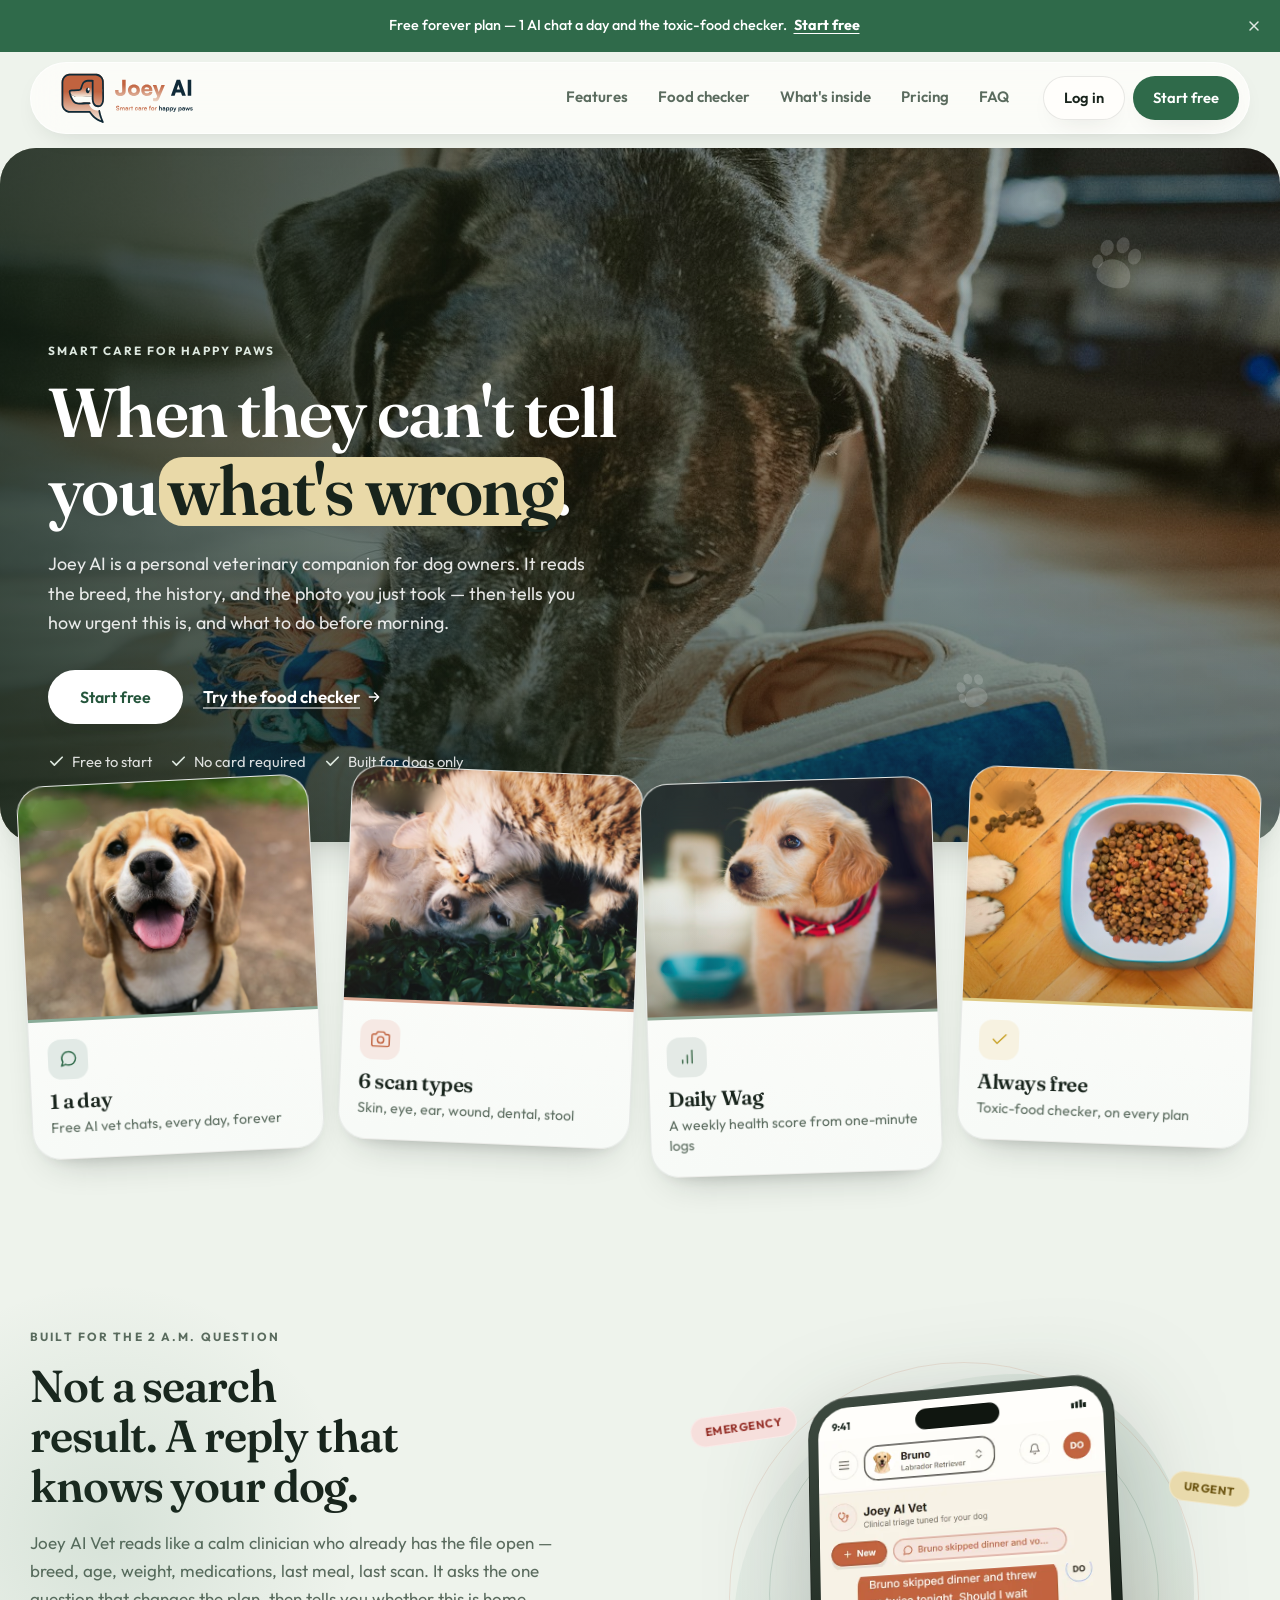
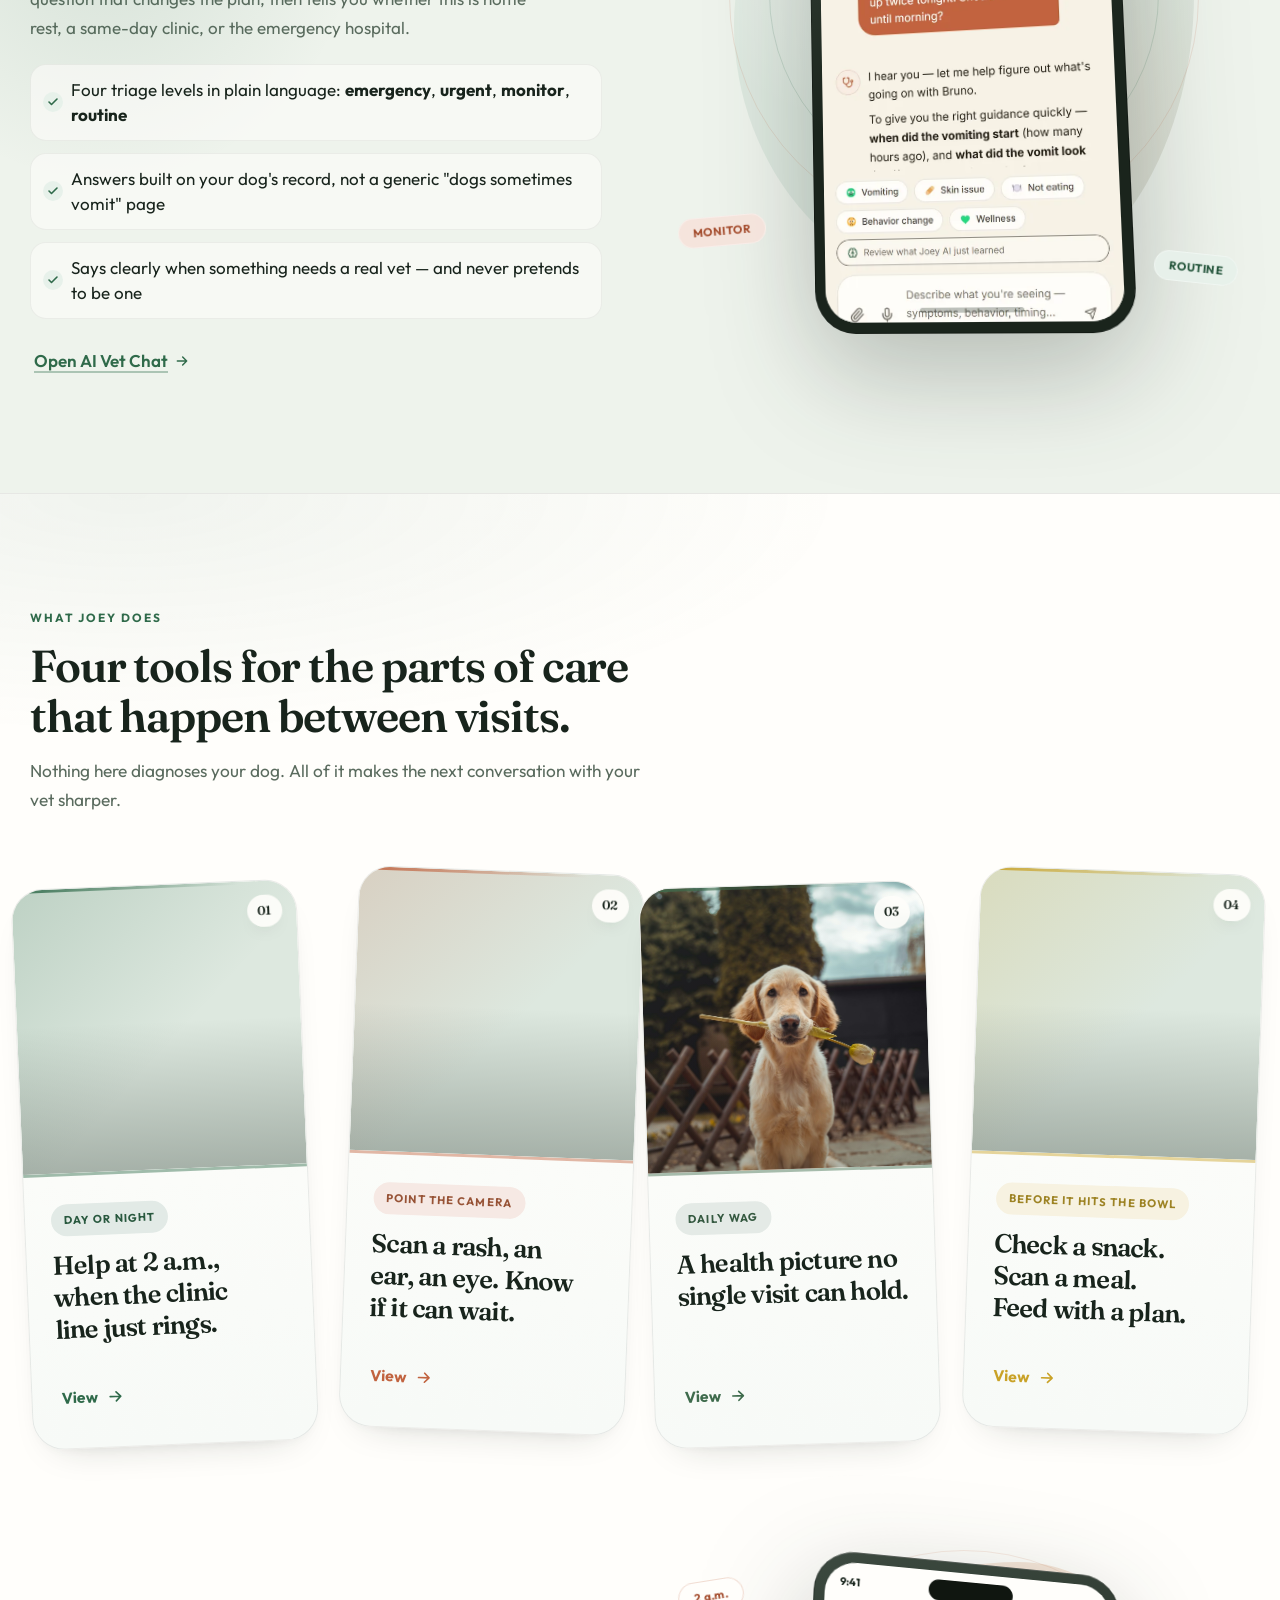
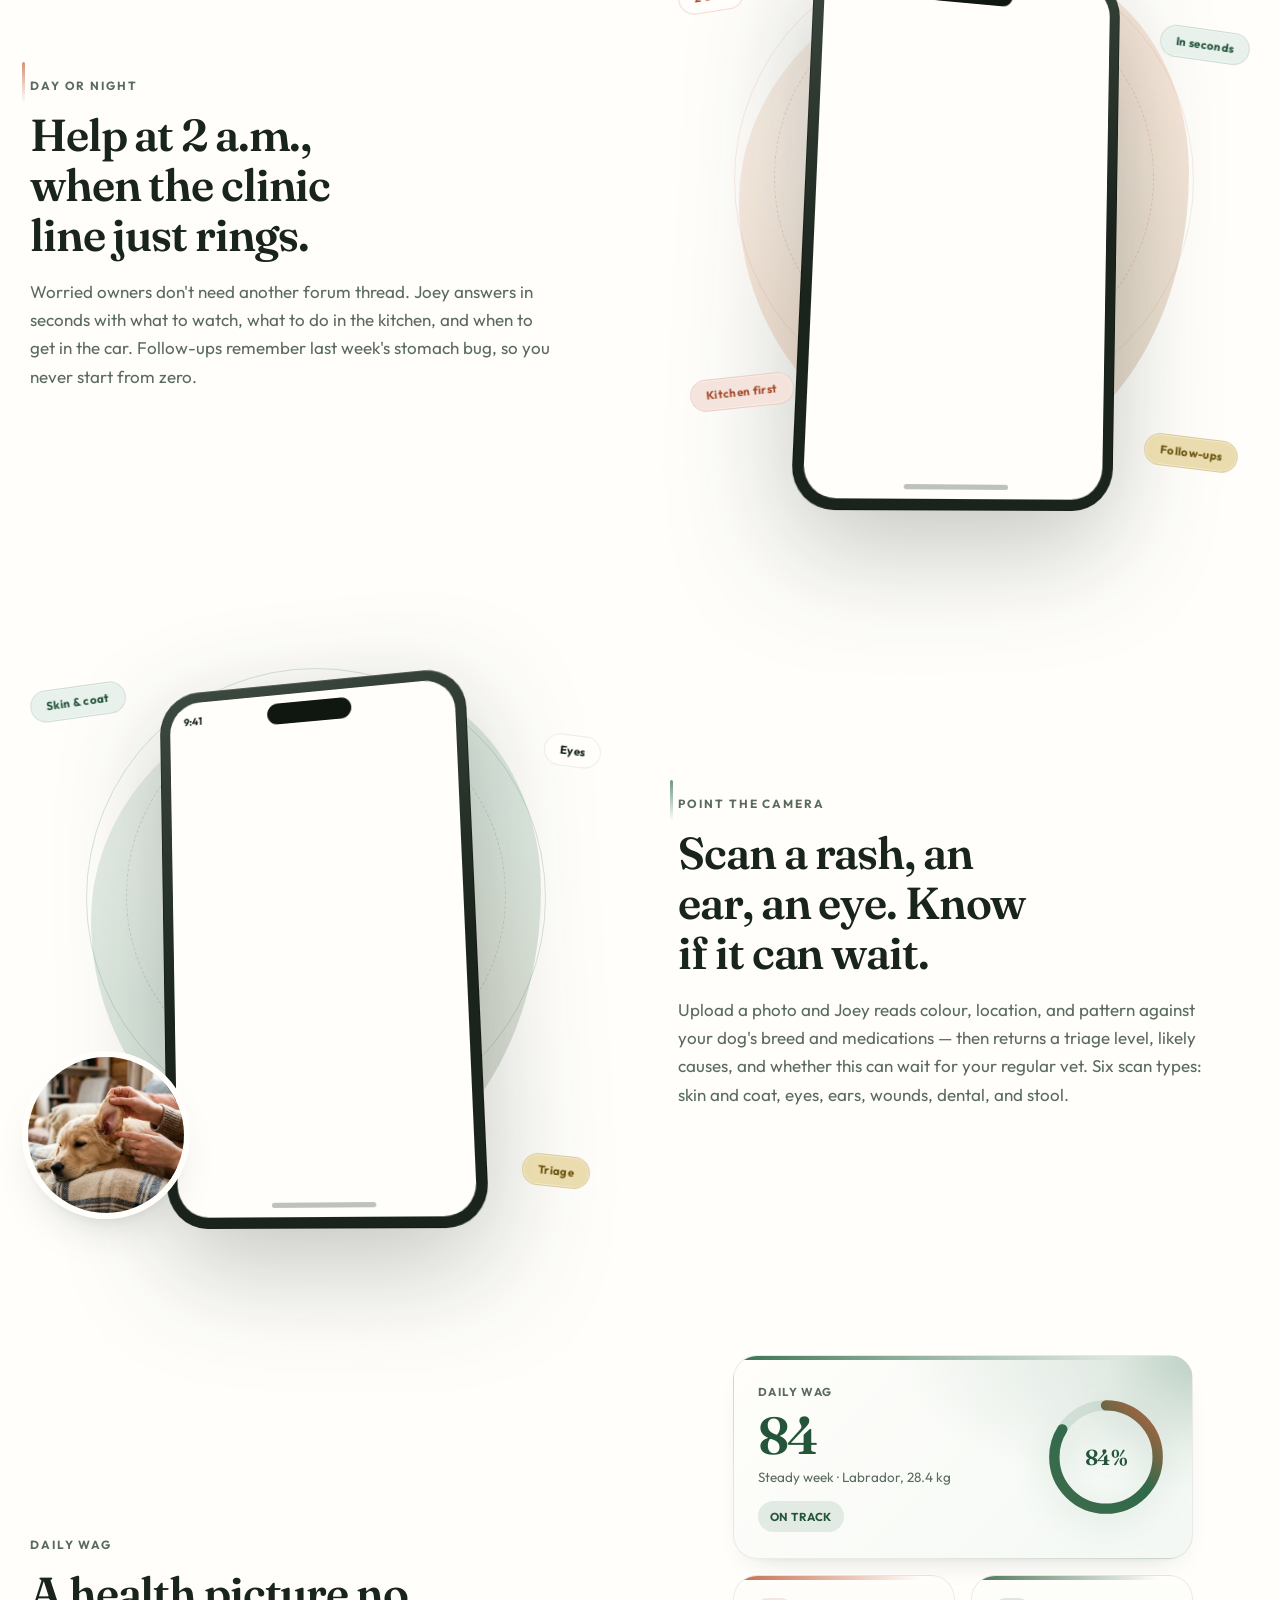
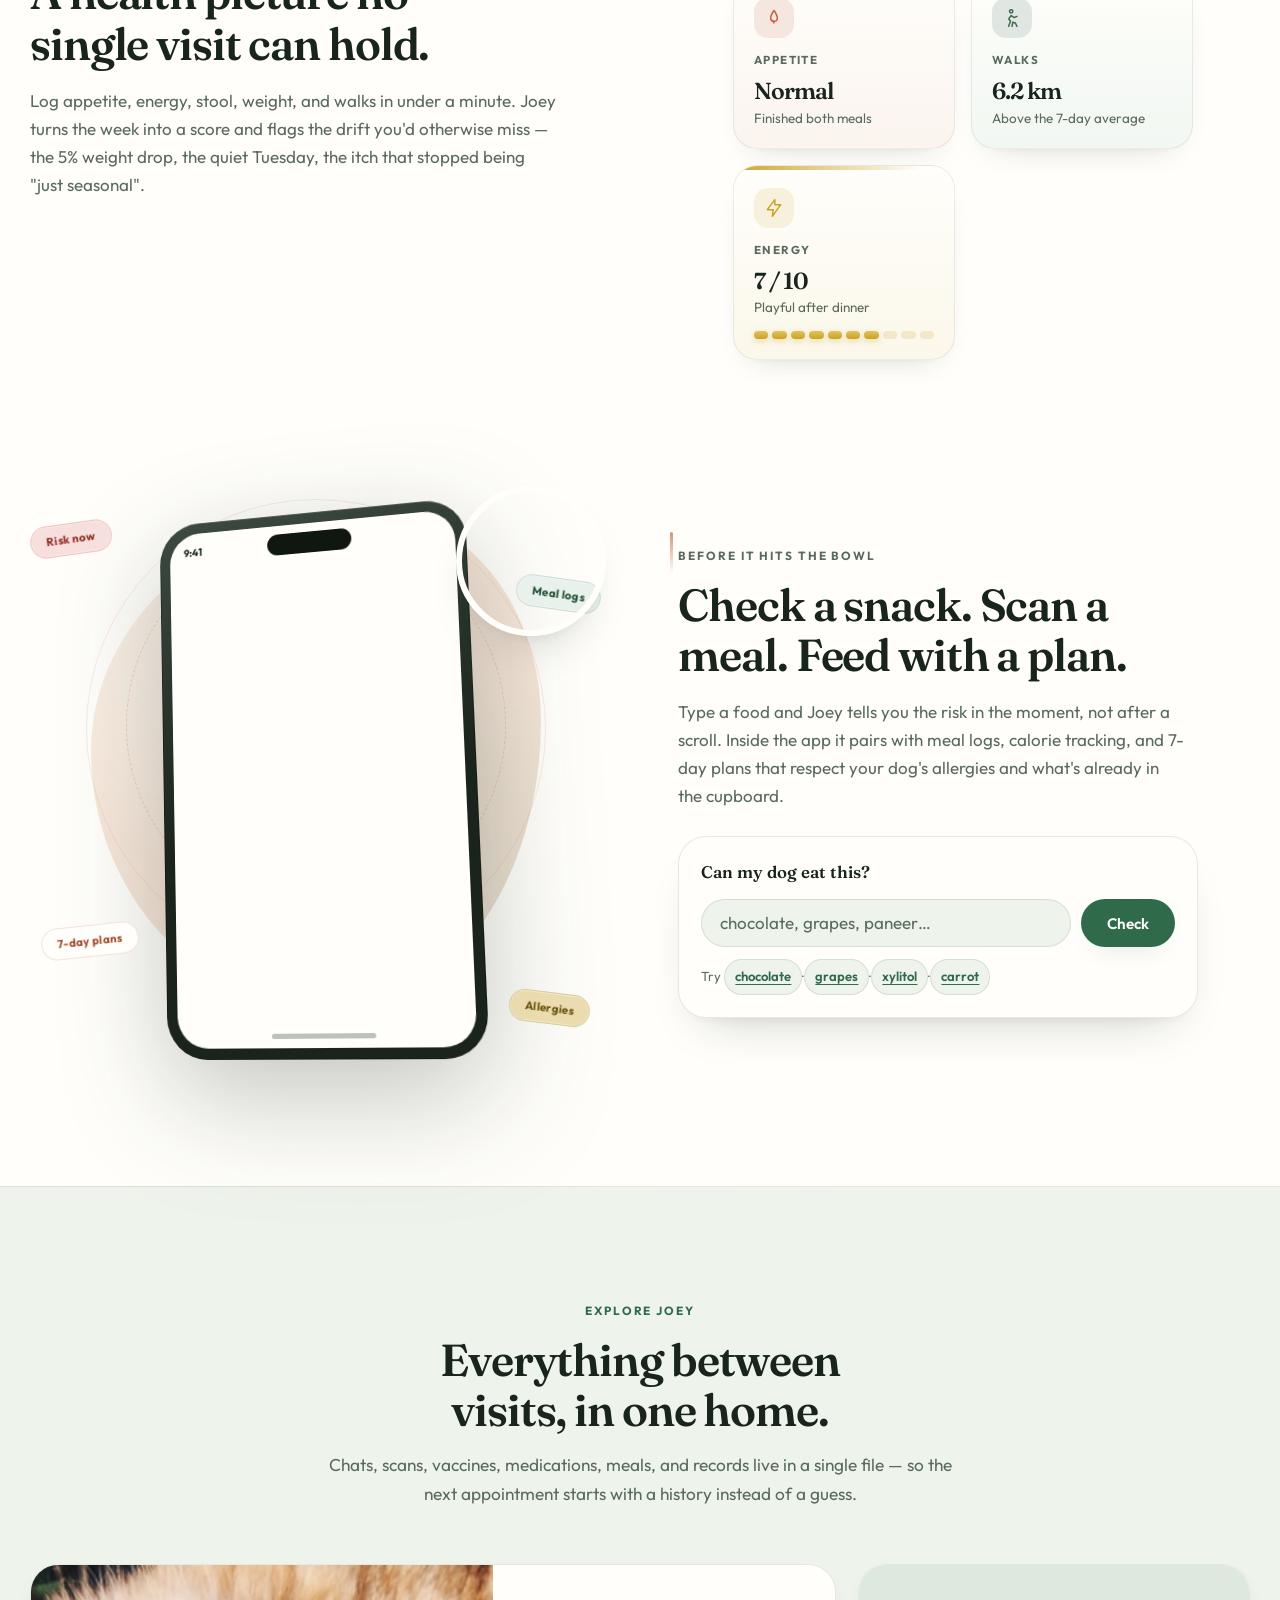
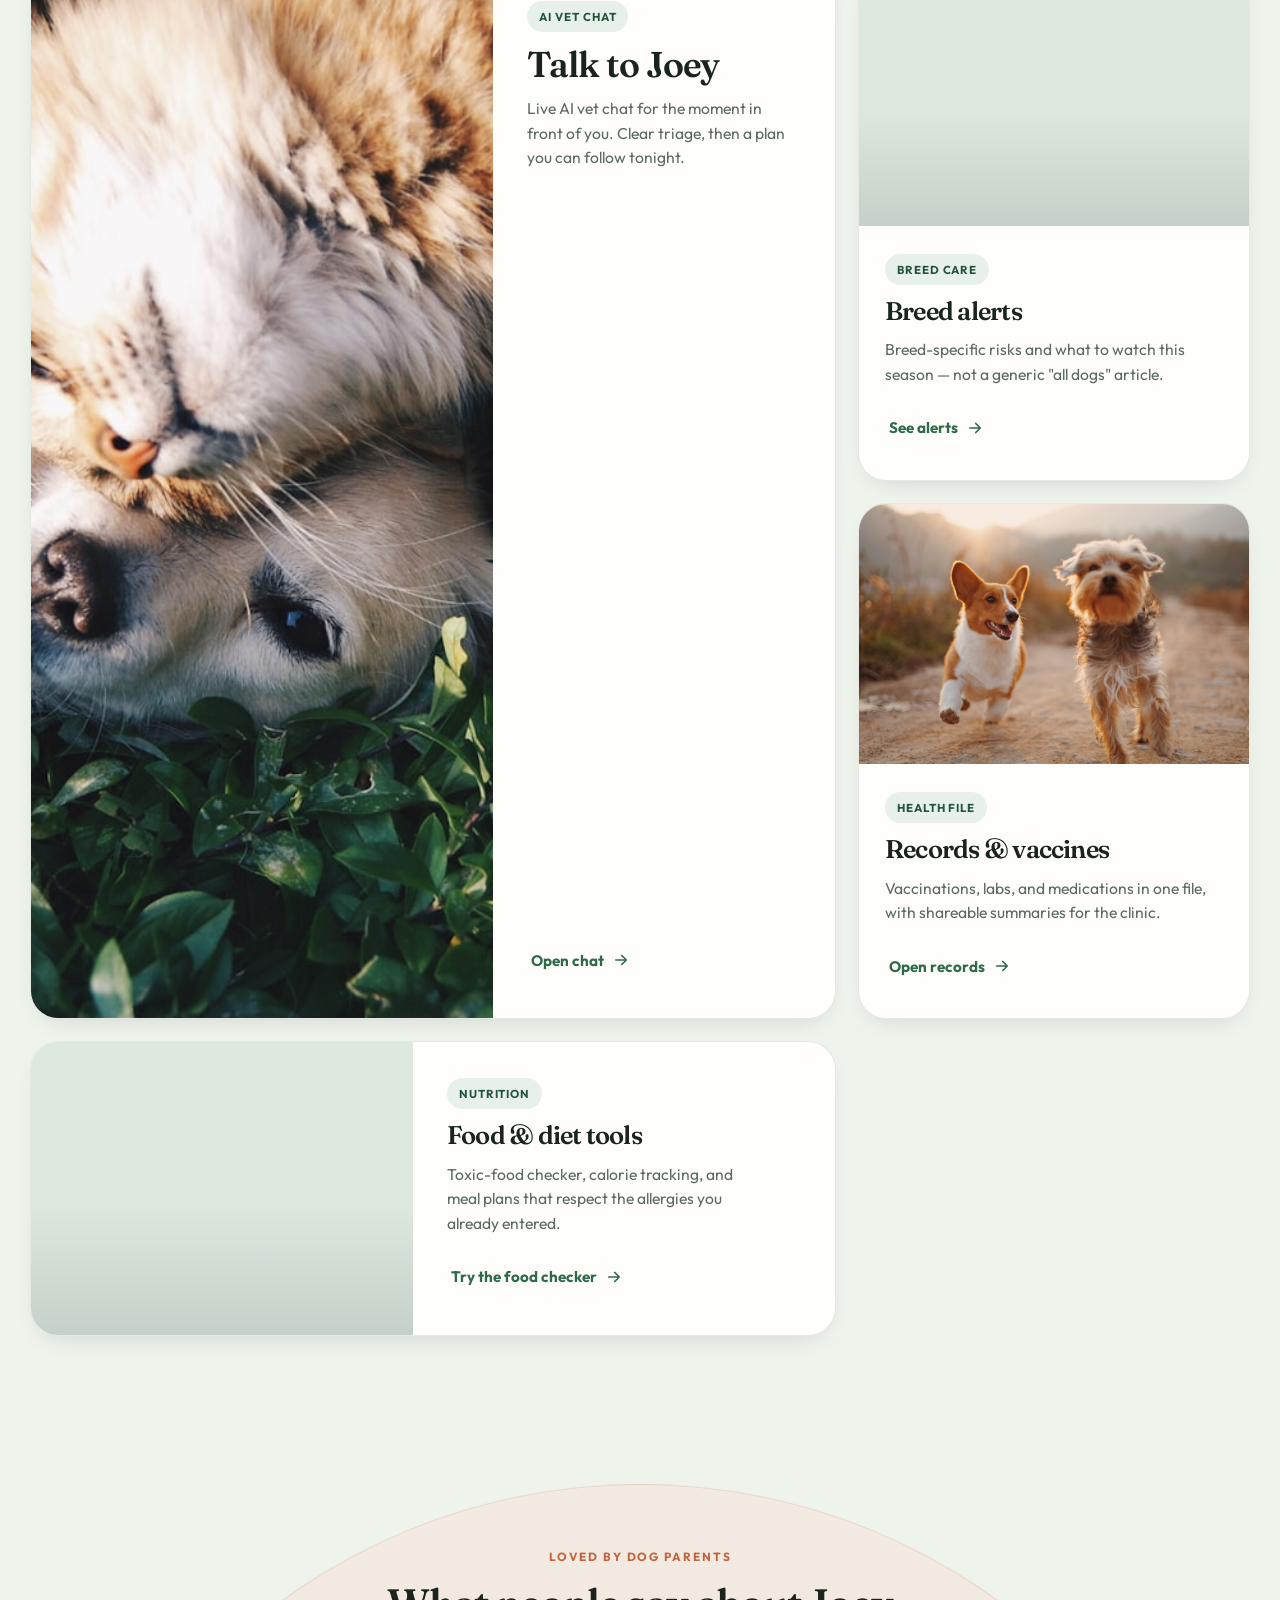
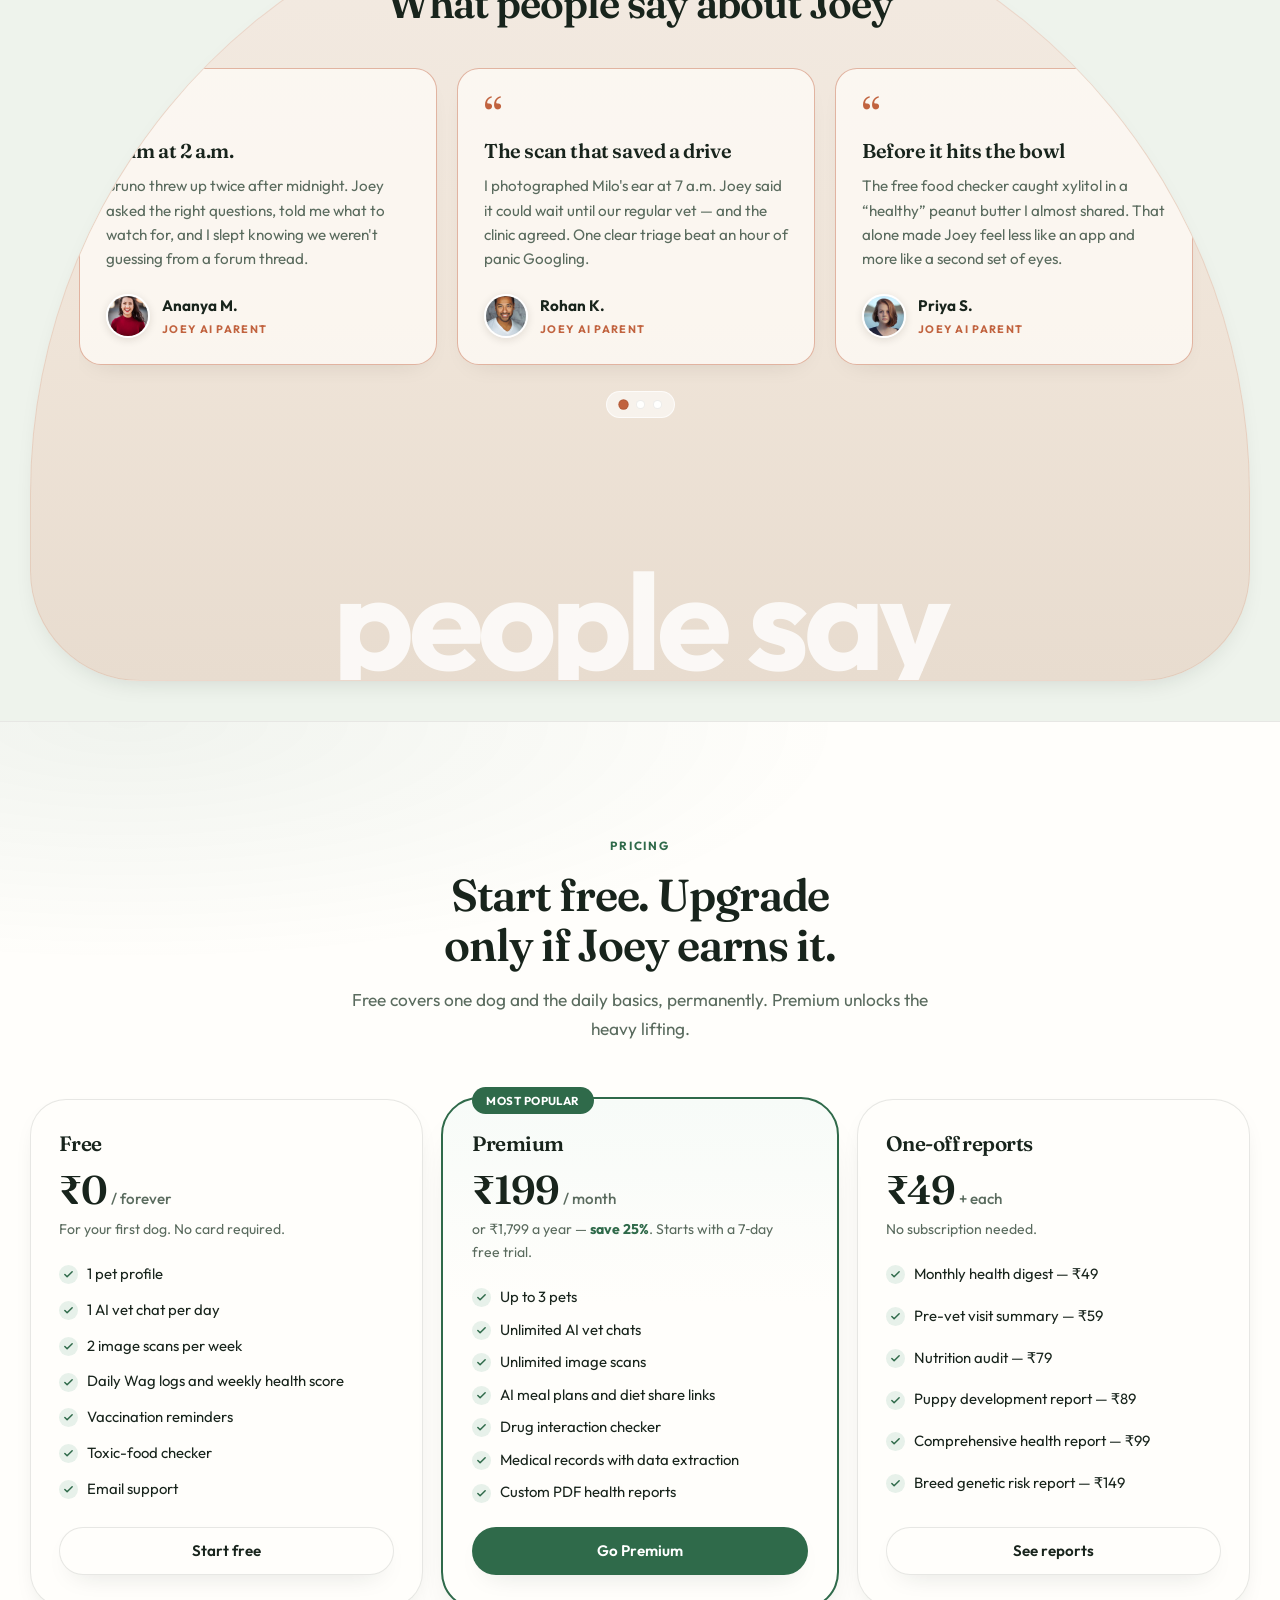
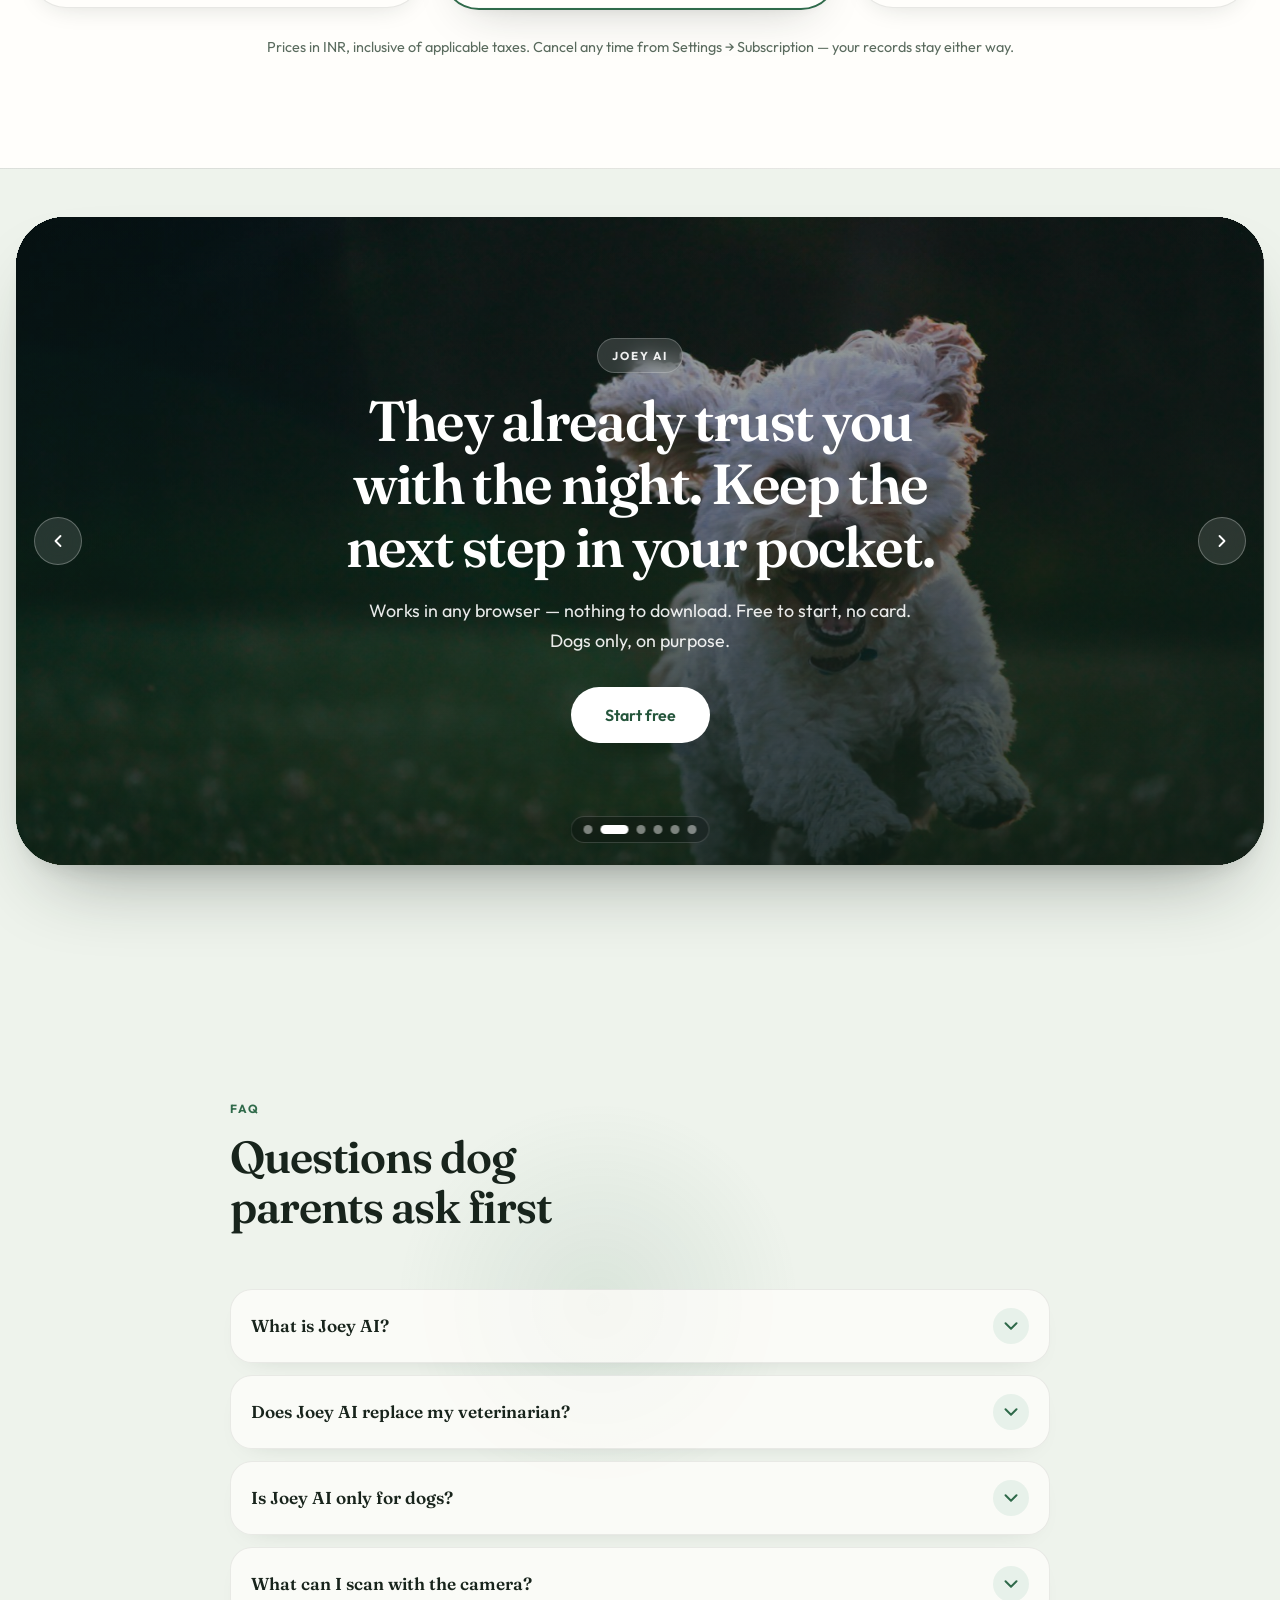
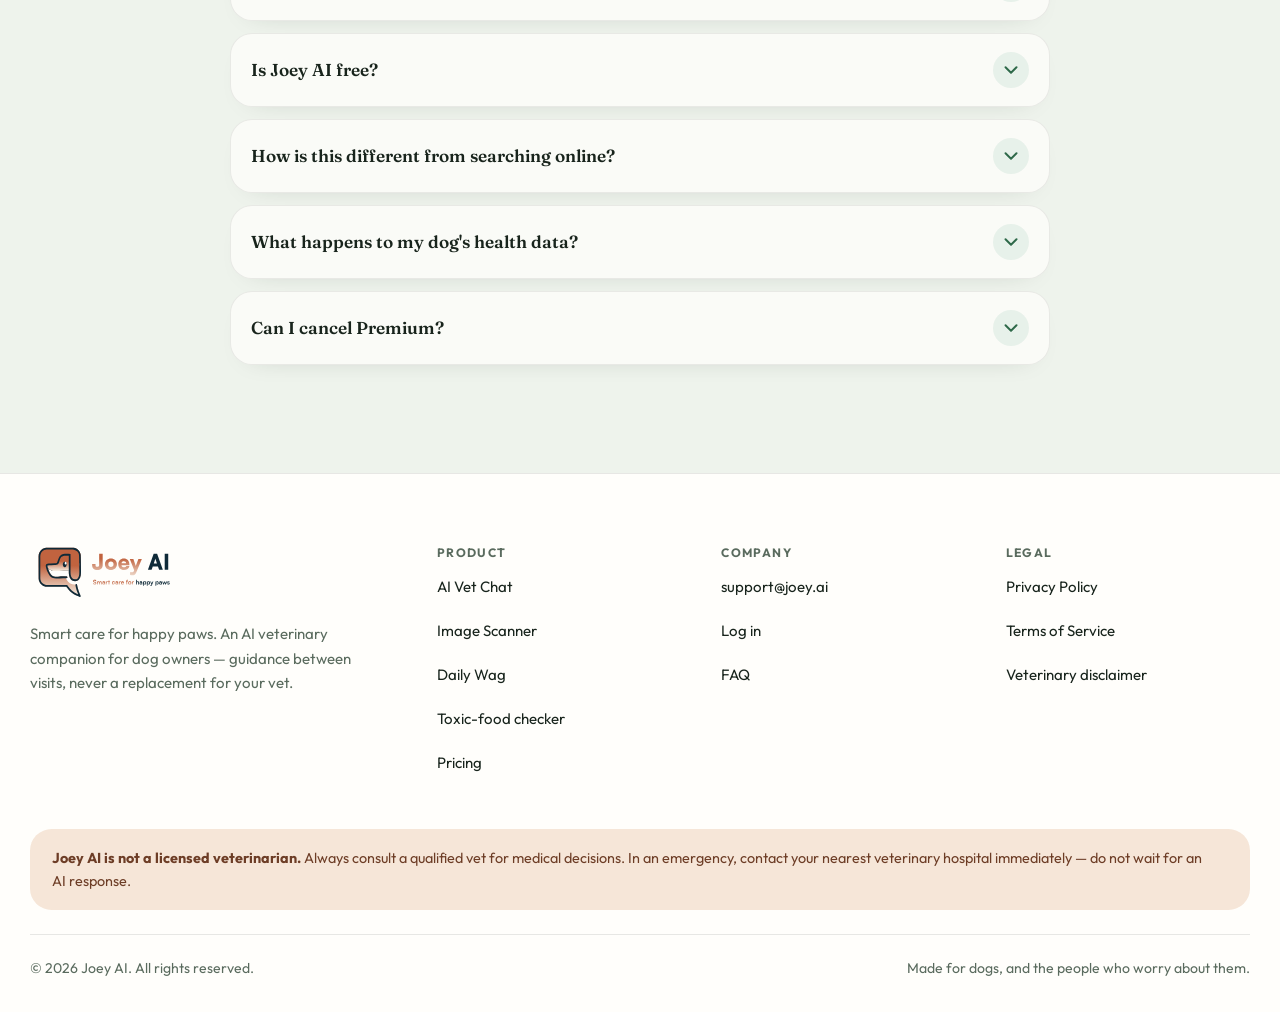
==== commit 4bb57355: "Ensure every section uses a unique photo by replacing reused images. Co-authored-by: Cursor <cursora" ====
--- a/index.html
+++ b/index.html
@@ -472,7 +472,7 @@
           </a>
           <a class="spotlight-card spotlight-card--food spotlight-card--tilt-r" href="#check">
             <div class="spotlight-card__media">
-              <img src="assets/trust-food.jpg" width="1200" height="800" loading="lazy" decoding="async" alt="Fresh dog food prepared in a bowl" />
+              <img src="assets/spotlight-food.jpg" width="1200" height="800" loading="lazy" decoding="async" alt="A dog waiting patiently near a meal" />
               <span class="spotlight-card__index" aria-hidden="true">04</span>
             </div>
             <div class="spotlight-card__body">
@@ -783,12 +783,12 @@
           <article class="service-card service-card--featured">
             <div class="service-card__media">
               <img
-                src="assets/photo-care.jpg"
+                src="assets/service-chat.jpg"
                 width="1400"
                 height="933"
                 loading="lazy"
                 decoding="async"
-                alt="A person caring for their dog outdoors"
+                alt="A person with their dog outdoors in soft light"
               />
             </div>
             <div class="service-card__body">
@@ -849,12 +849,12 @@
           <article class="service-card service-card--wide">
             <div class="service-card__media">
               <img
-                src="assets/food-bowl.jpg"
-                width="560"
-                height="420"
+                src="assets/service-nutrition.jpg"
+                width="1200"
+                height="800"
                 loading="lazy"
                 decoding="async"
-                alt="A bowl of dog food ready to serve"
+                alt="A dog beside a bowl of fresh food"
               />
             </div>
             <div class="service-card__body">
@@ -1027,7 +1027,7 @@
             <img class="close-photo" src="assets/close-slide-3.jpg" width="1600" height="900" loading="lazy" decoding="async" alt="" />
             <img class="close-photo" src="assets/close-slide-4.jpg" width="1600" height="900" loading="lazy" decoding="async" alt="" />
             <img class="close-photo" src="assets/close-slide-5.jpg" width="1600" height="900" loading="lazy" decoding="async" alt="" />
-            <img class="close-photo" src="assets/photo-chat.jpg" width="1600" height="900" loading="lazy" decoding="async" alt="" />
+            <img class="close-photo" src="assets/close-slide-6.jpg" width="1600" height="900" loading="lazy" decoding="async" alt="" />
           </div>
 
           <div class="close-copy">
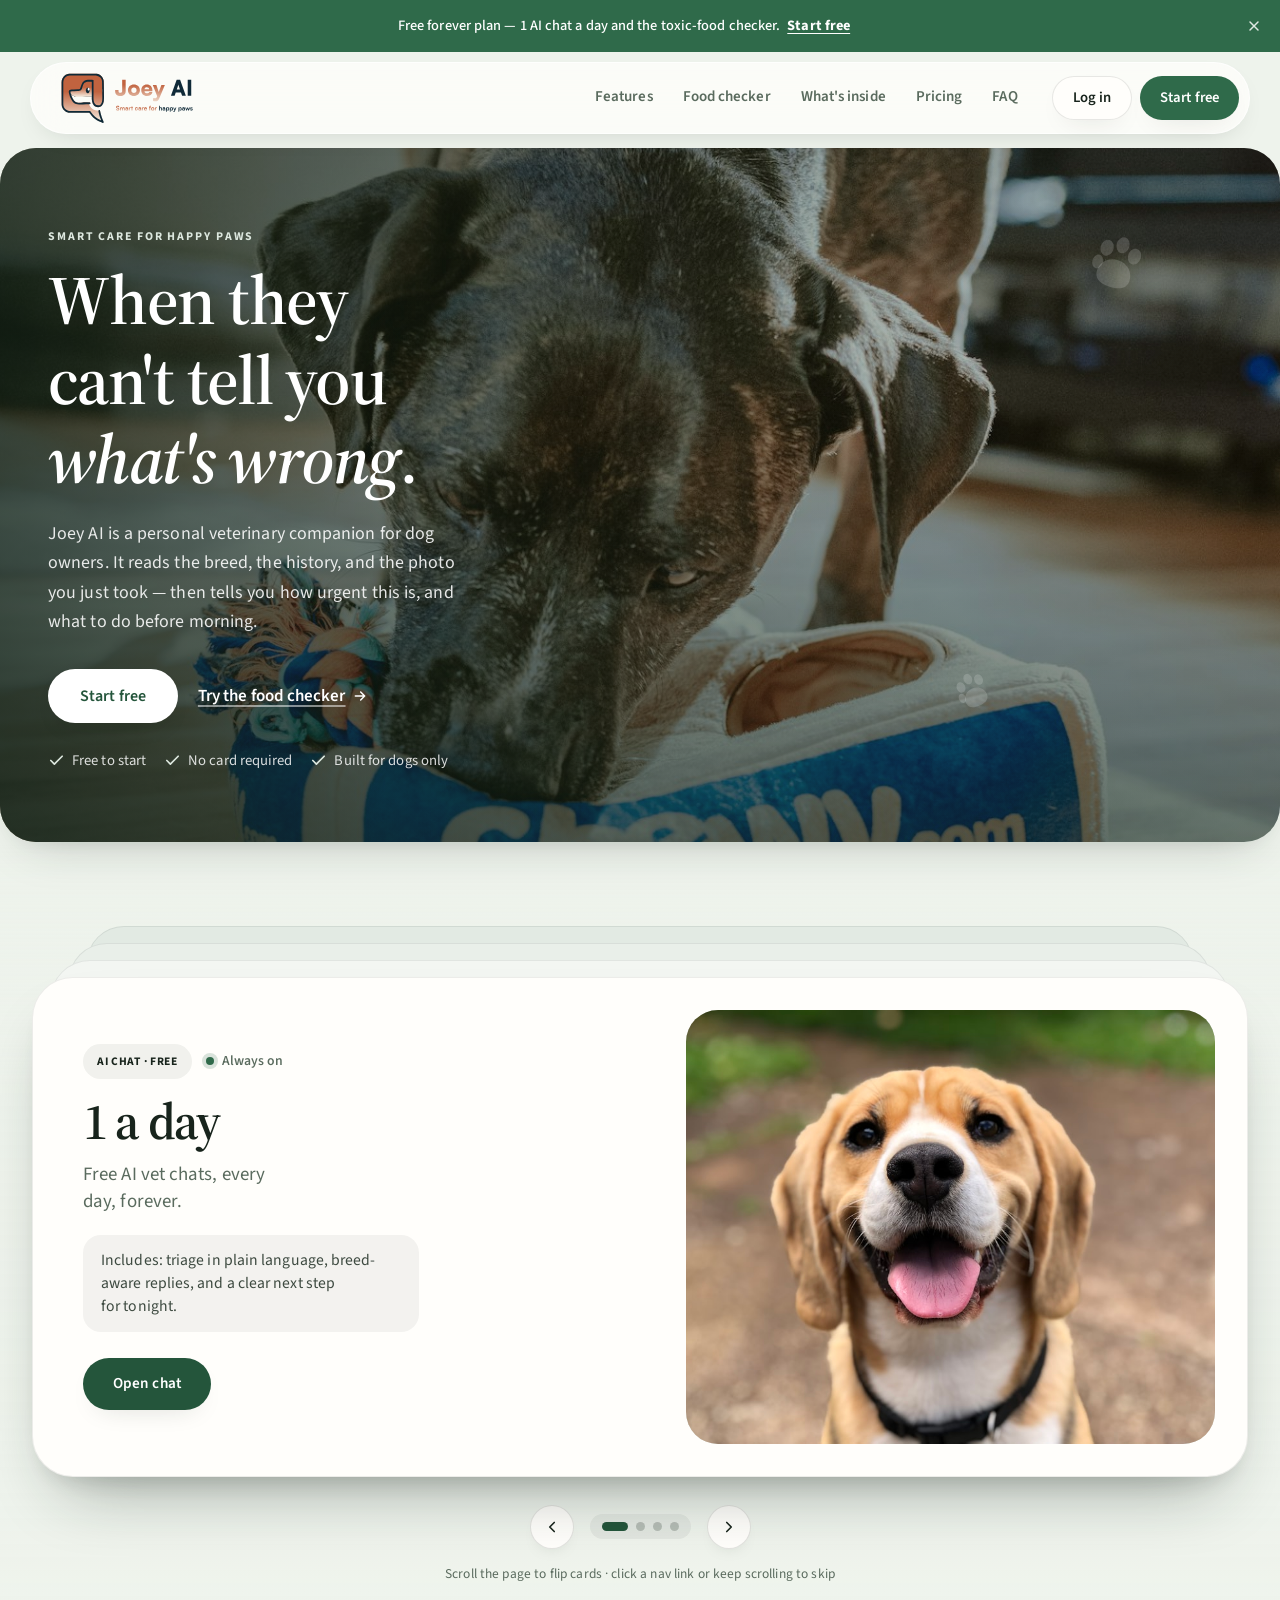
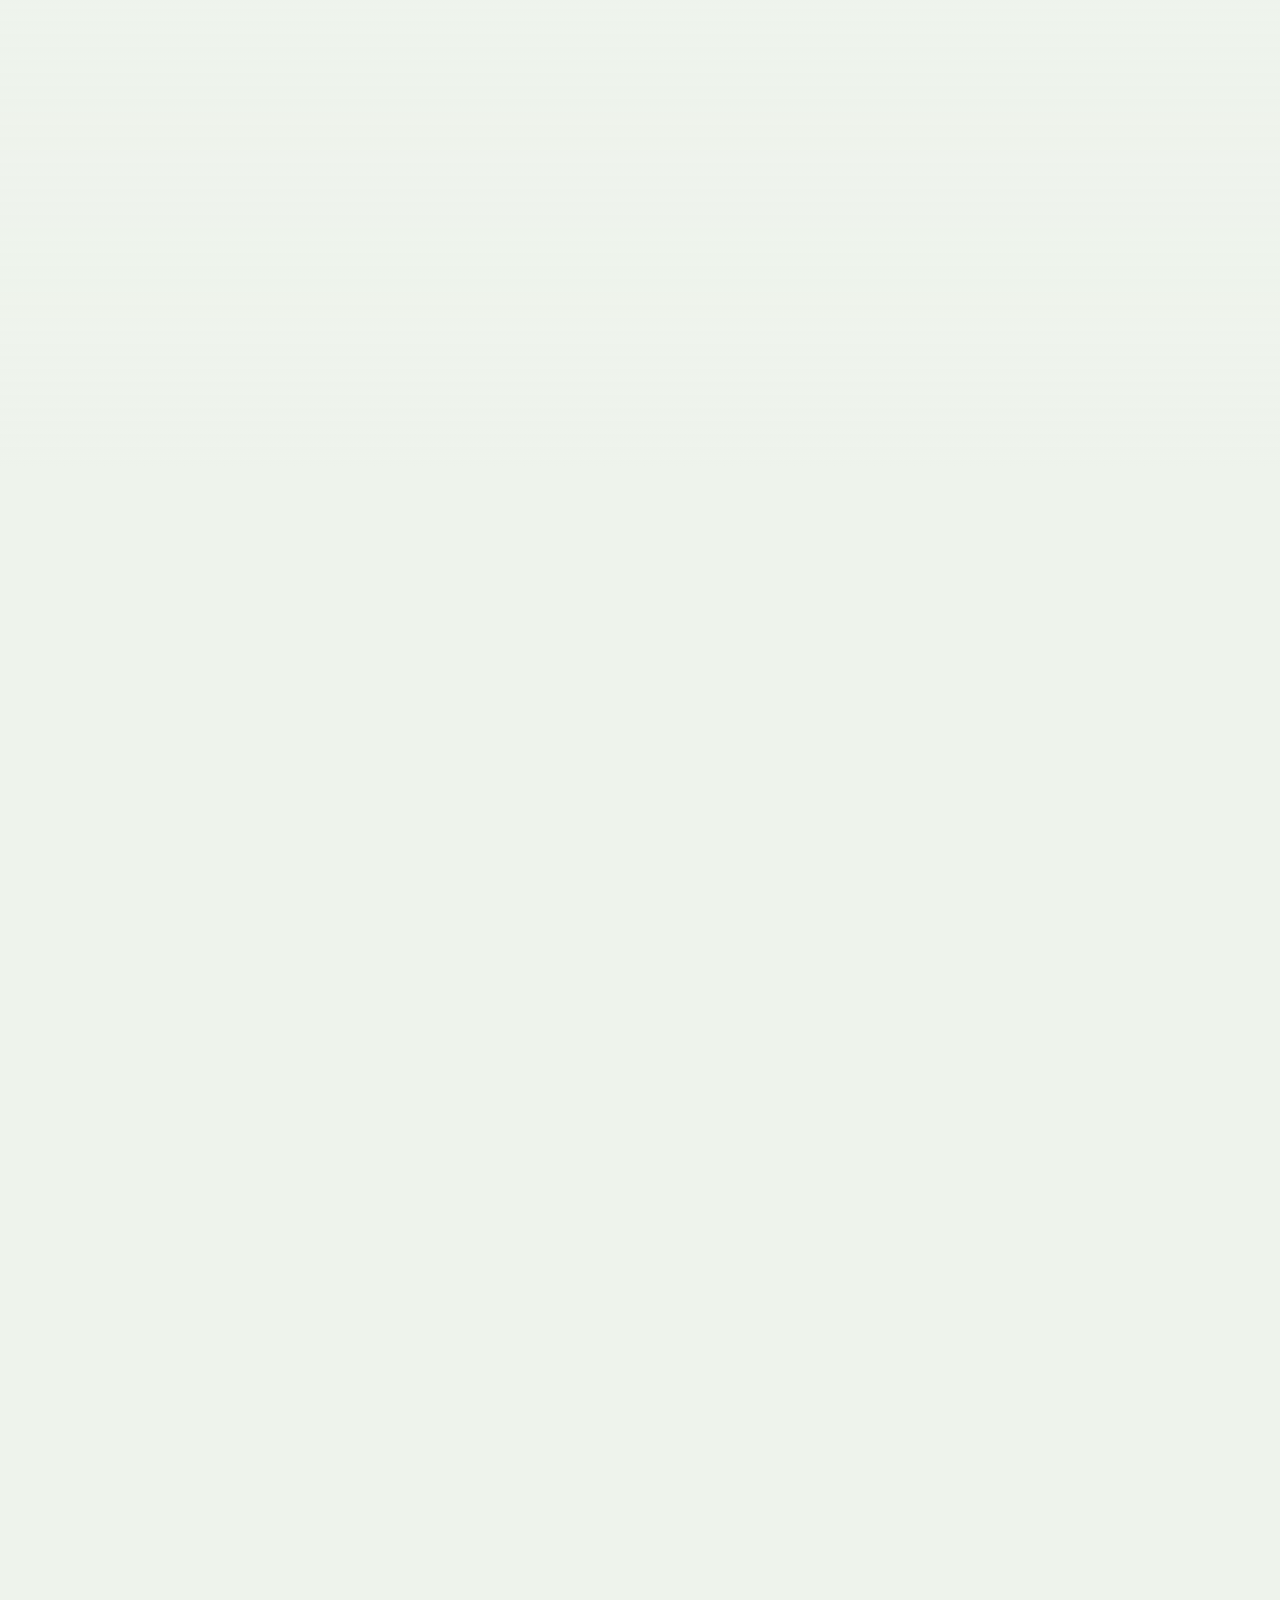
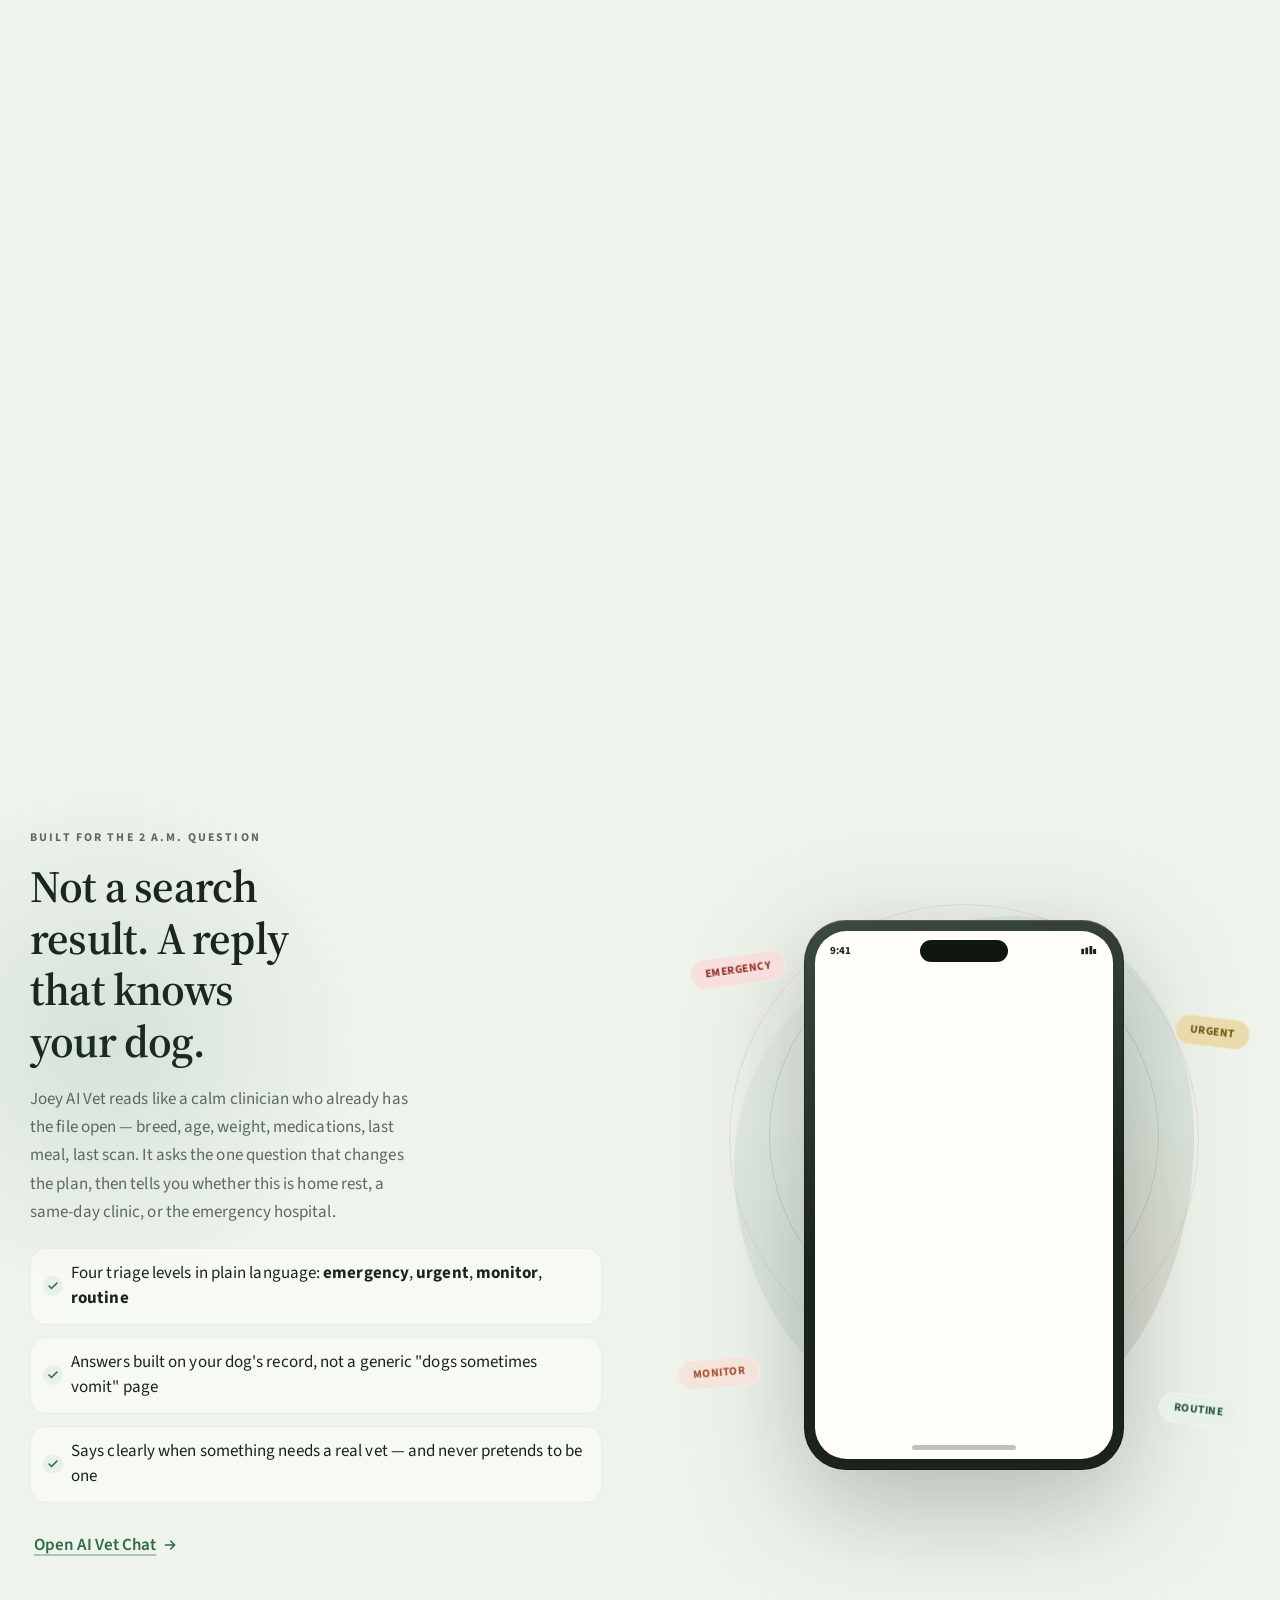
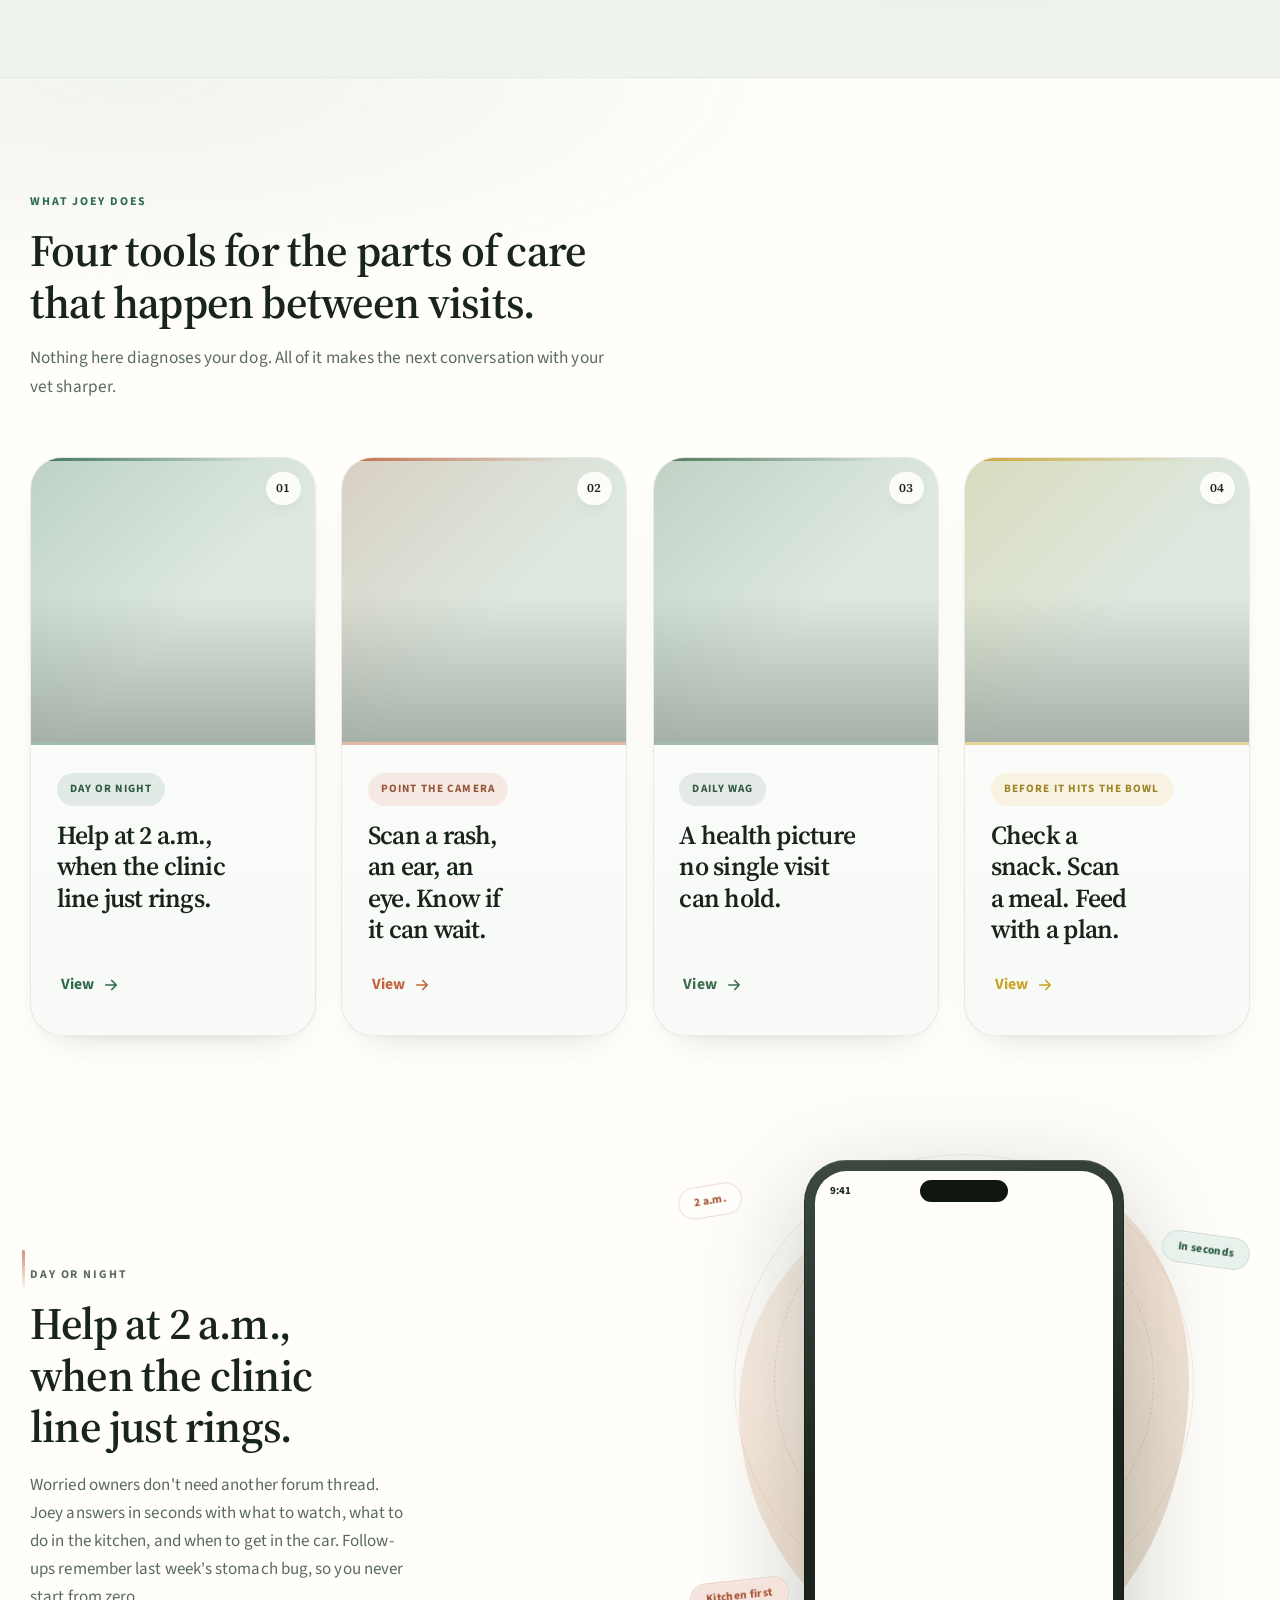
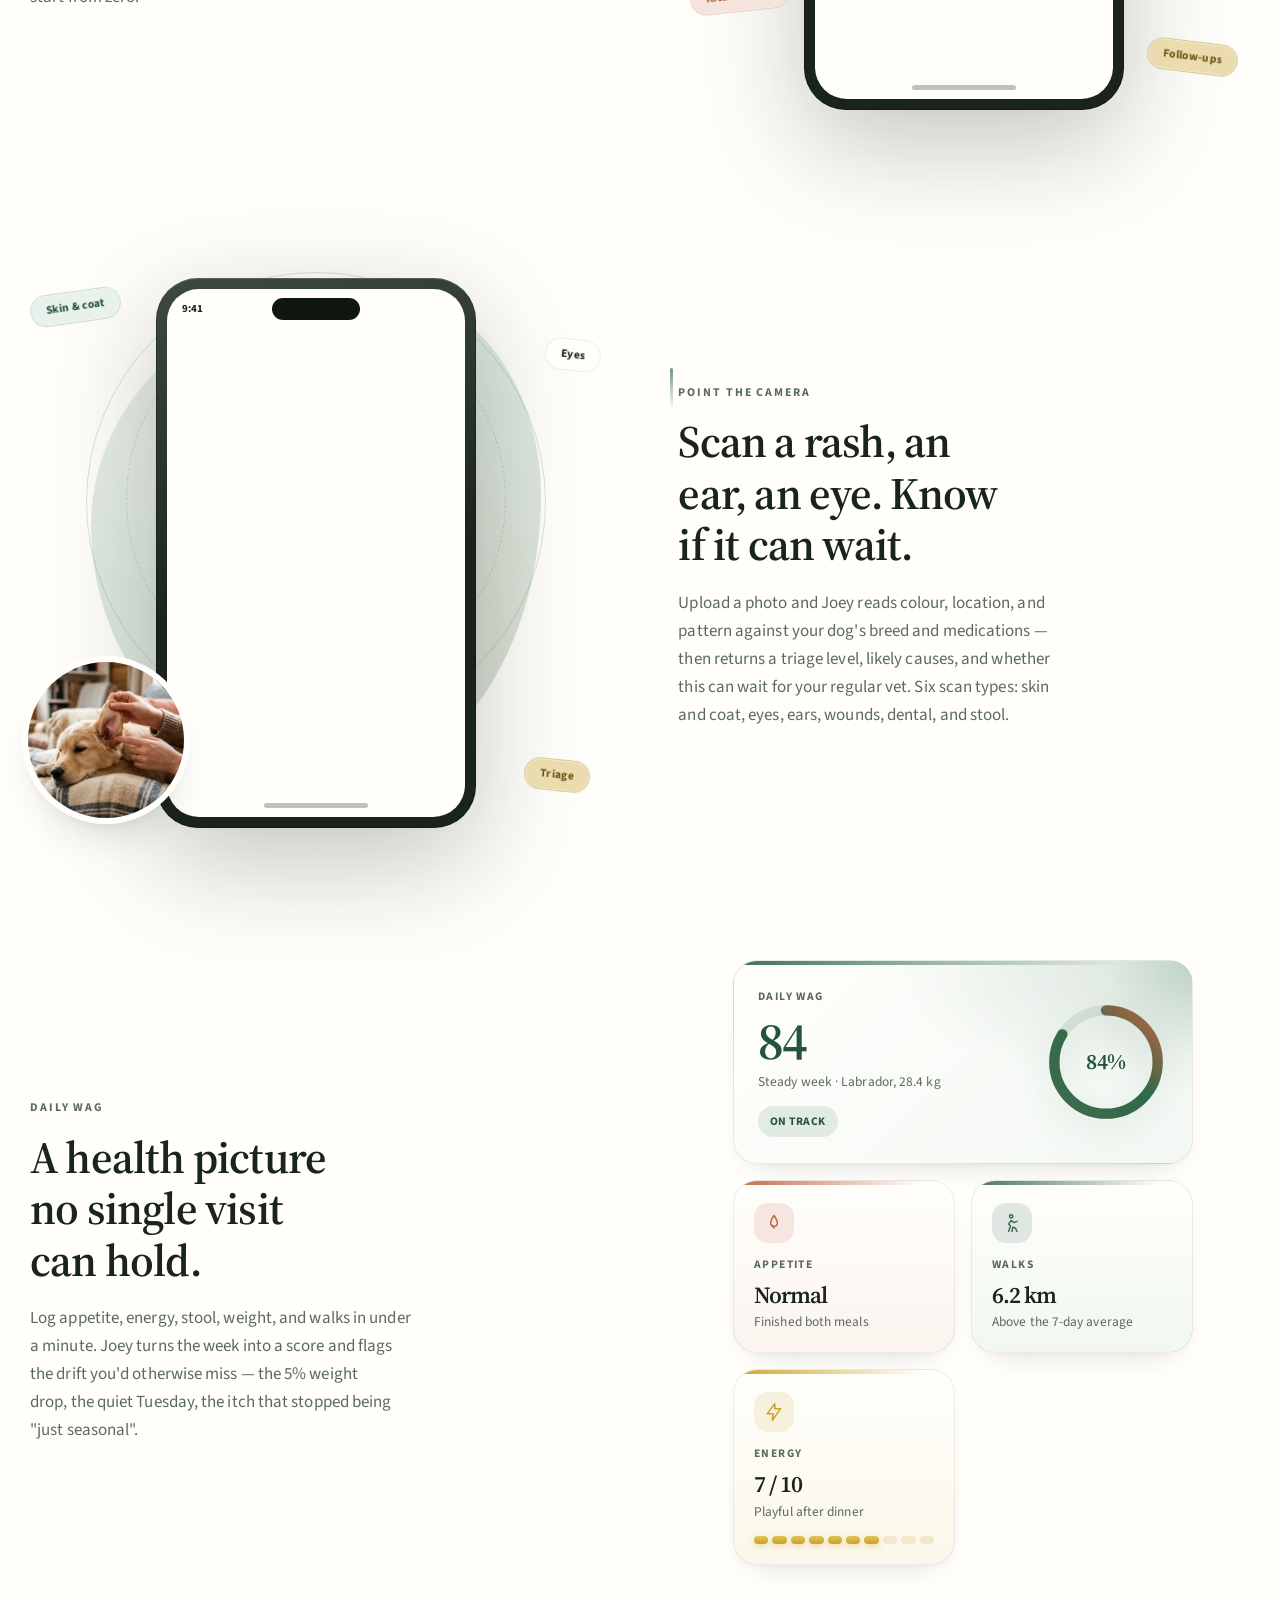
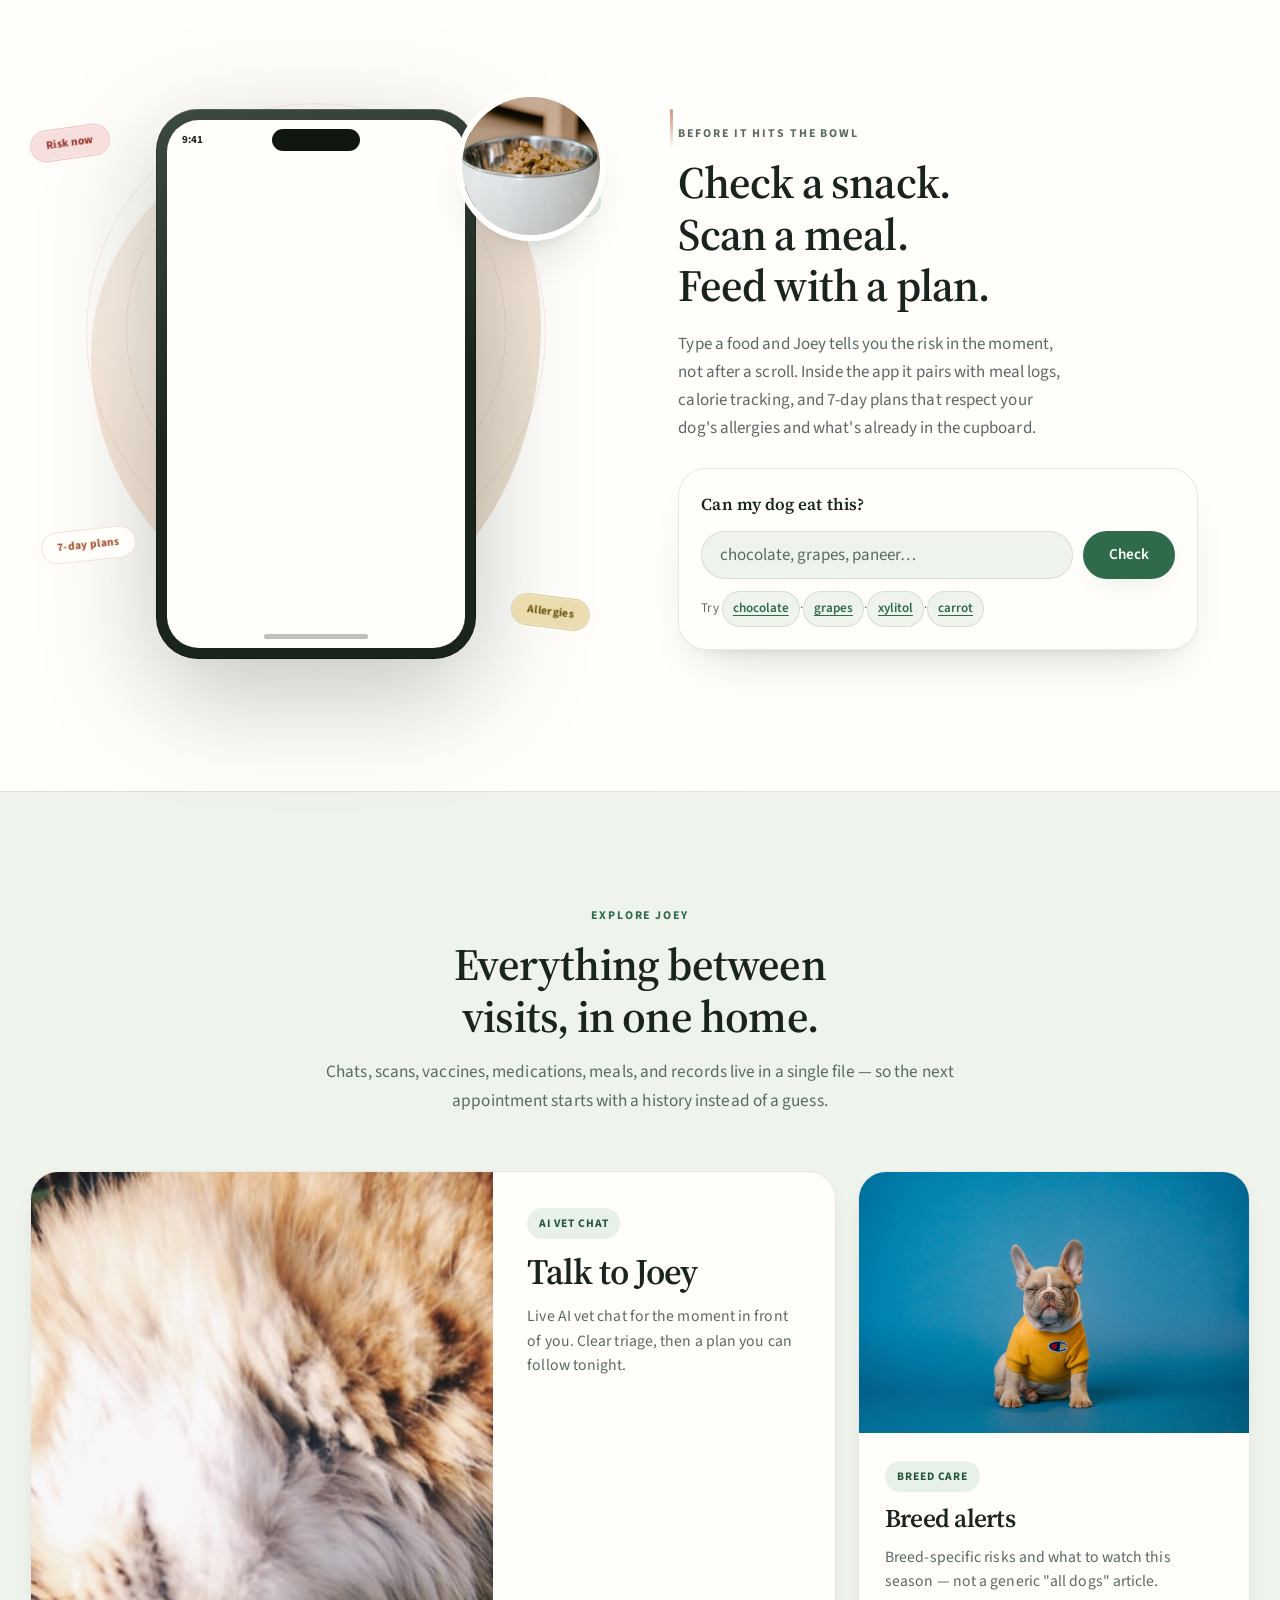
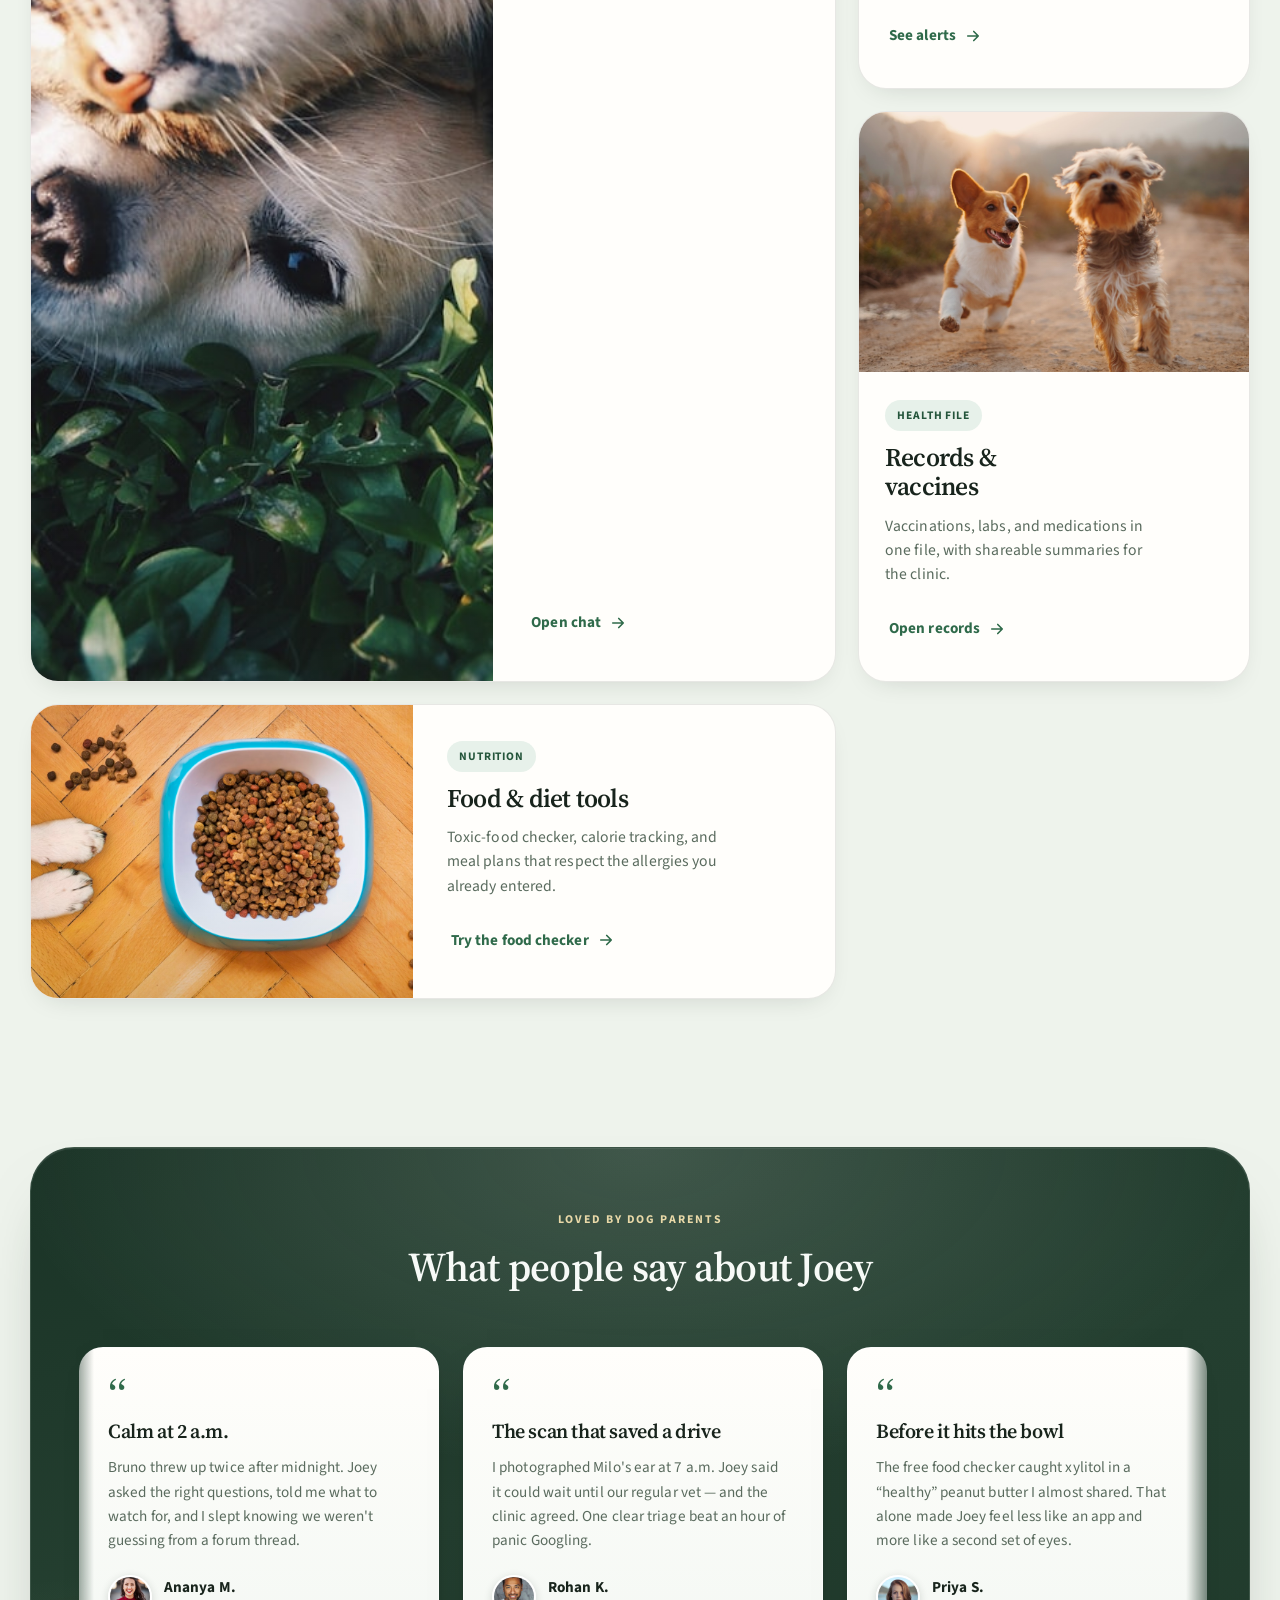
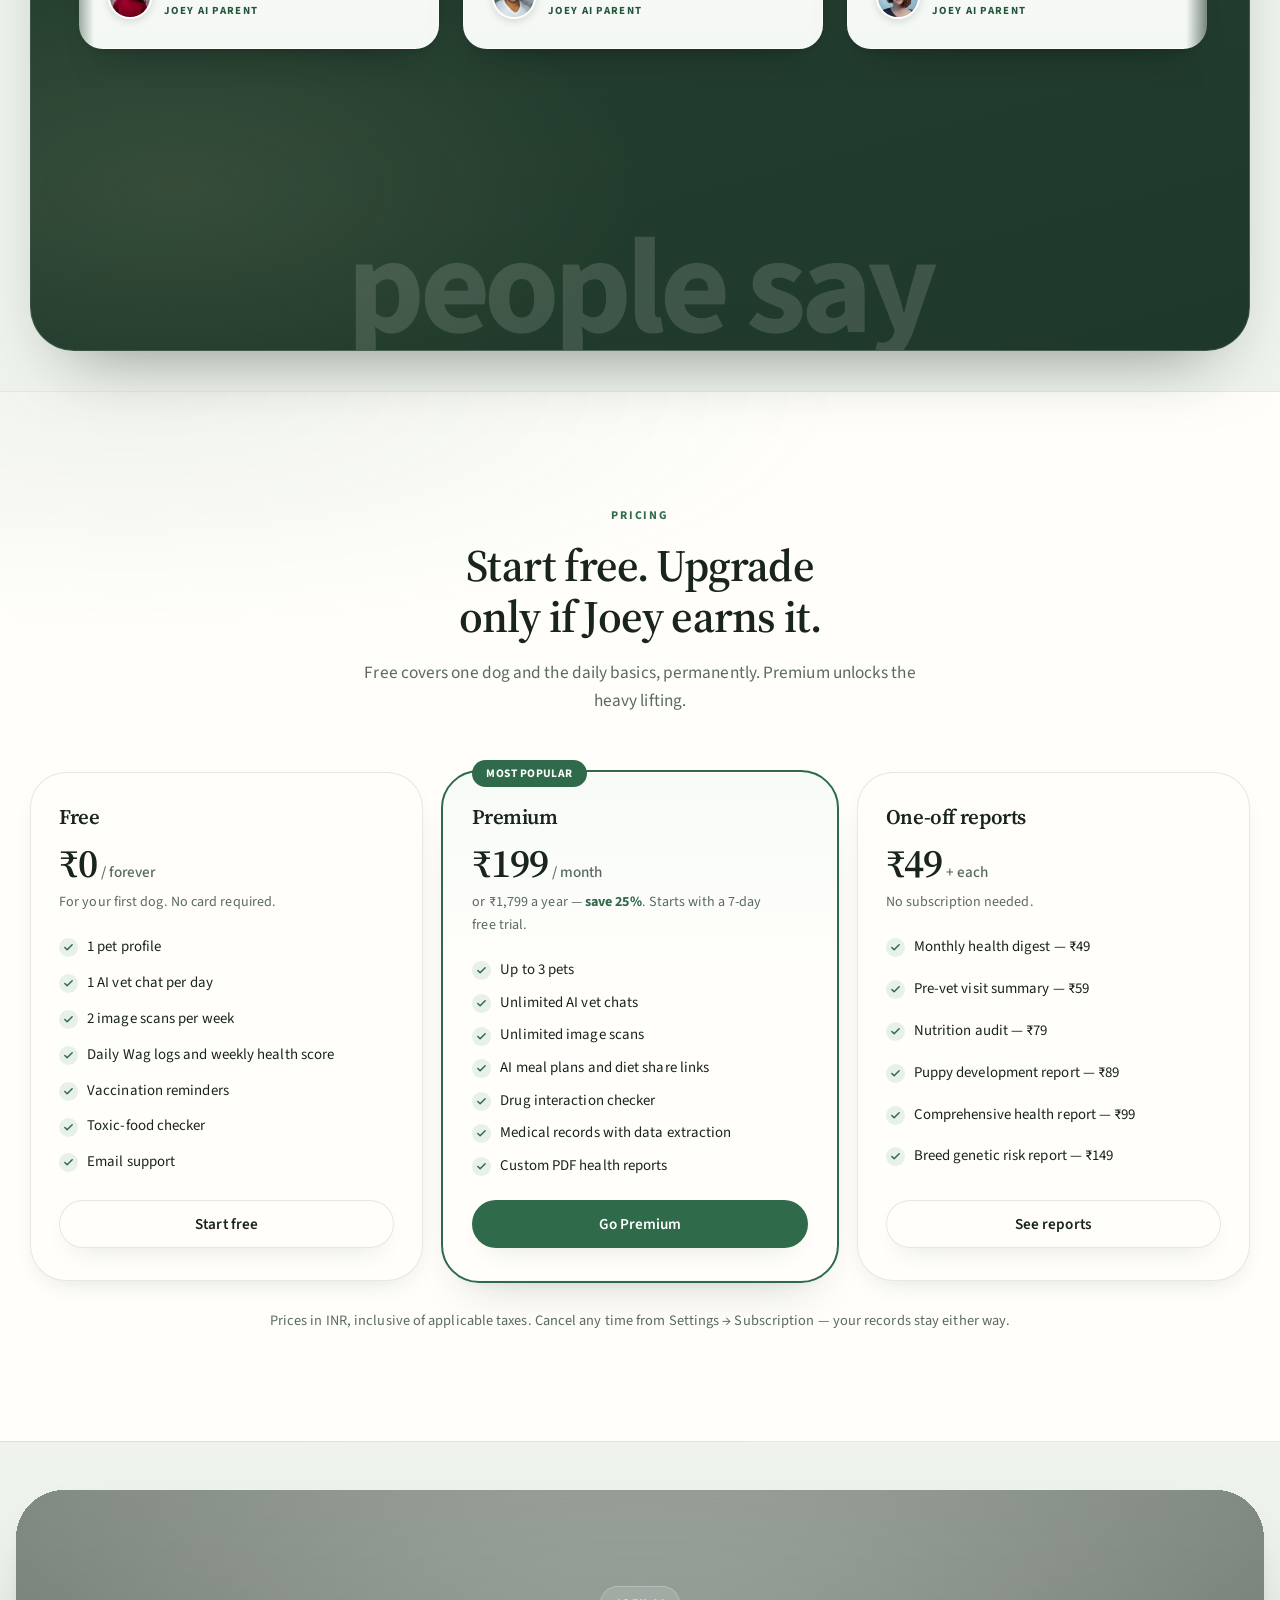
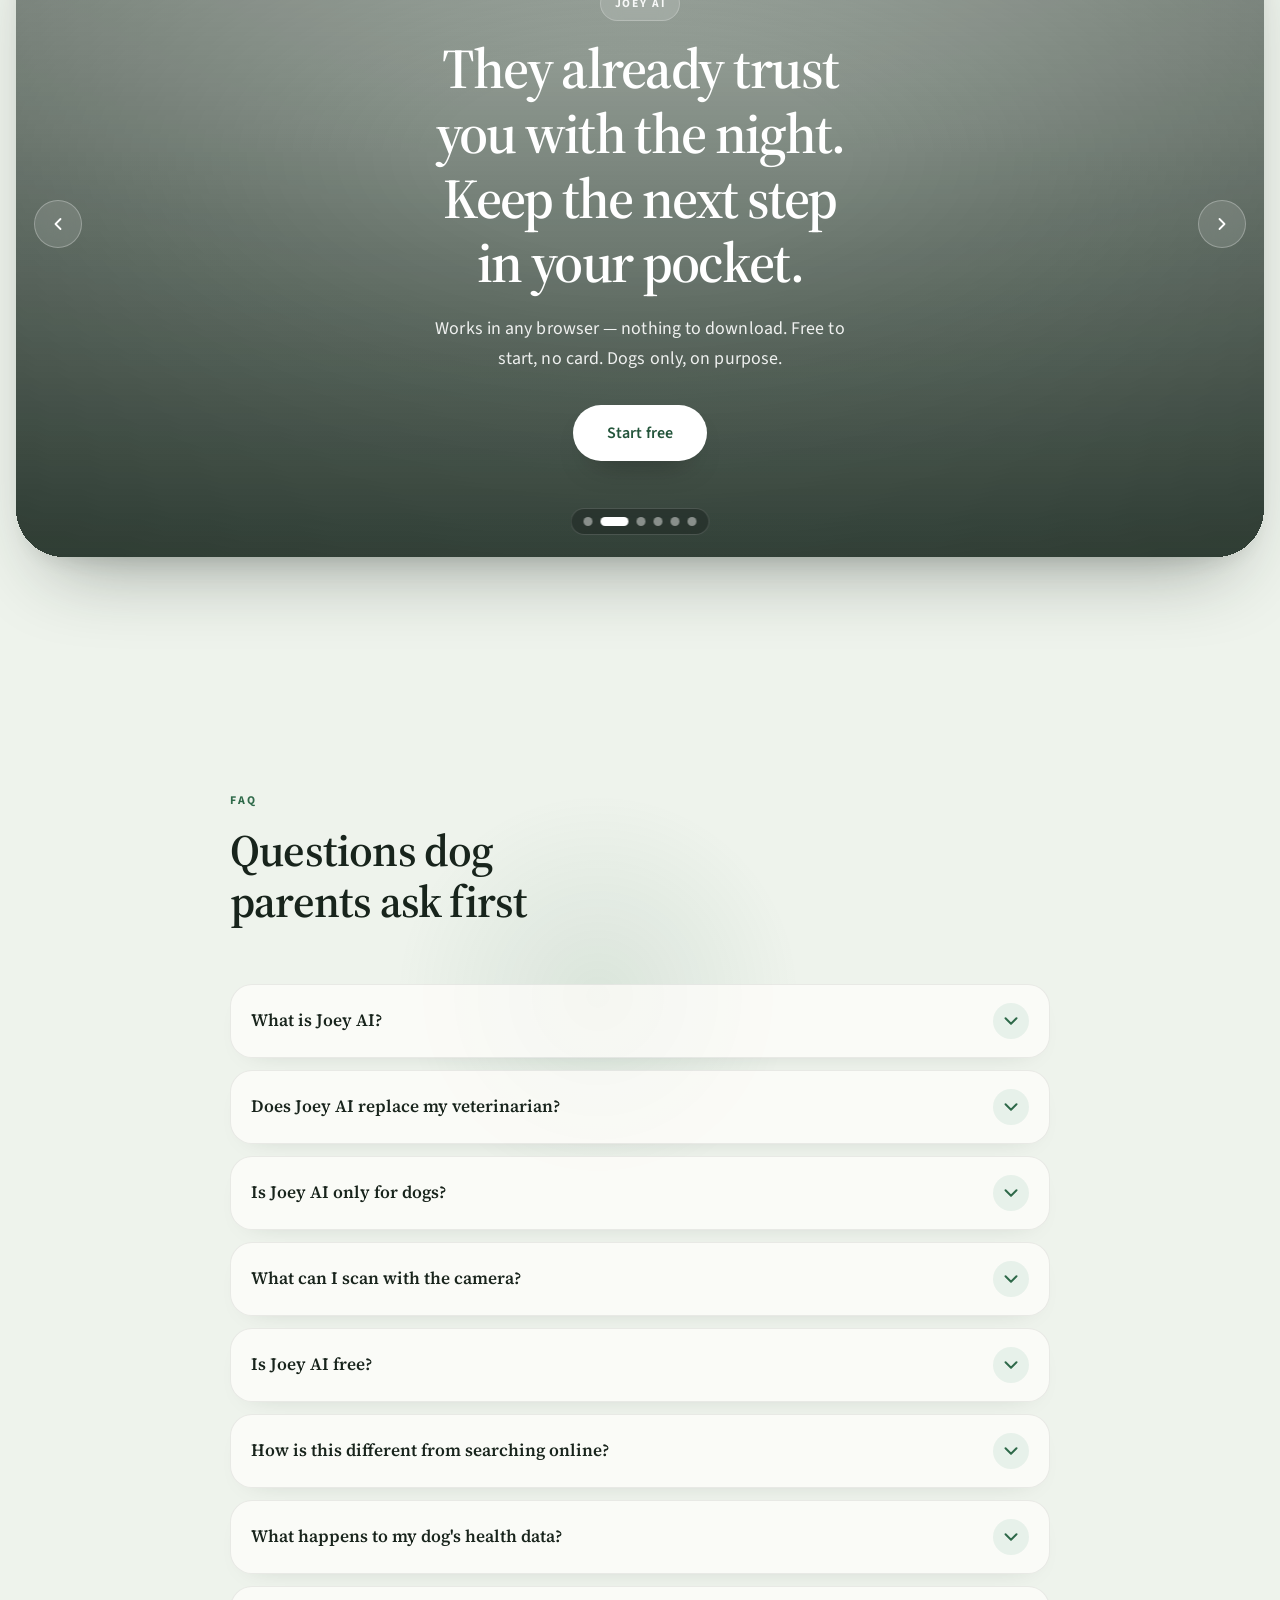
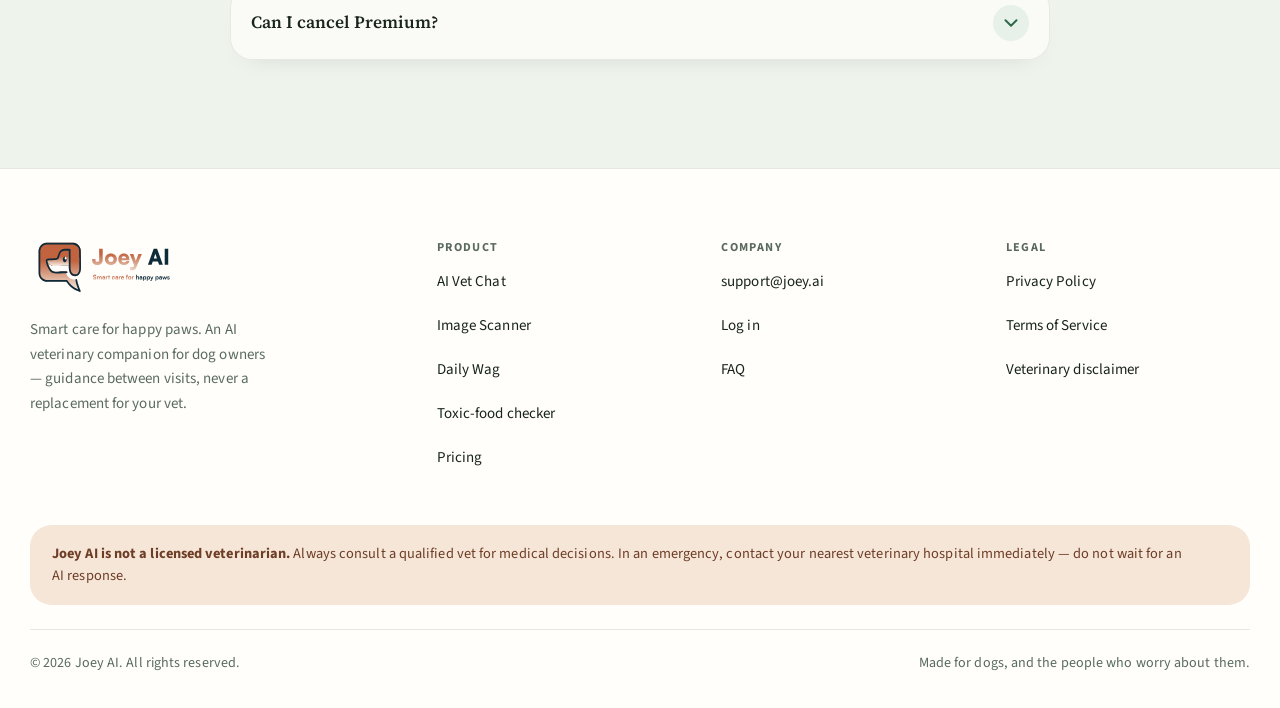
==== commit 42b6665b: "Refine the landing UI with scroll-driven stacks, formal typography, and polished reviews. Co-authore" ====
--- a/index.html
+++ b/index.html
@@ -32,10 +32,10 @@
 
   <link rel="preconnect" href="https://fonts.googleapis.com" />
   <link rel="preconnect" href="https://fonts.gstatic.com" crossorigin />
-  <link href="https://fonts.googleapis.com/css2?family=Fraunces:opsz,wght@9..144,500;9..144,600;9..144,700&family=Outfit:wght@400;500;600;700&family=Caveat:wght@600;700&display=swap" rel="stylesheet" />
+  <link href="https://fonts.googleapis.com/css2?family=Source+Serif+4:ital,opsz,wght@0,8..60,500;0,8..60,600;0,8..60,700;1,8..60,500;1,8..60,600&family=Source+Sans+3:ital,wght@0,400;0,500;0,600;0,700;1,400&display=swap" rel="stylesheet" />
 
   <link rel="preload" as="image" href="assets/photo-care.jpg" fetchpriority="high" />
-  <link rel="stylesheet" href="styles.css" />
+  <link rel="stylesheet" href="styles.css?v=reviews-shell-1" />
 
   <script type="application/ld+json">
   {
@@ -286,60 +286,100 @@
     </section>
 
     <!-- ============================ TRUST STRIP ============================ -->
-    <section class="trust" aria-label="What Joey AI includes">
-      <div class="wrap trust-row" data-reveal-stagger>
-        <a class="trust-card trust-card--chat trust-card--tilt-l" href="#feature-chat">
-          <div class="trust-card__media">
-            <img src="assets/trust-chat.jpg" alt="" width="640" height="480" loading="lazy" decoding="async" />
-            <span class="trust-card__chip">Chat</span>
-          </div>
-          <div class="trust-card__body">
-            <span class="trust-icon" aria-hidden="true">
-              <svg viewBox="0 0 24 24" fill="none" stroke="currentColor" stroke-width="1.8" stroke-linecap="round" stroke-linejoin="round"><path d="M21 11.5a8.4 8.4 0 0 1-9 8.4 8.9 8.9 0 0 1-3.9-.9L3 21l1.9-5A8.4 8.4 0 0 1 12 3.1a8.4 8.4 0 0 1 9 8.4z" /></svg>
-            </span>
-            <strong>1 a day</strong>
-            <span>Free AI vet chats, every day, forever</span>
-          </div>
-        </a>
-        <a class="trust-card trust-card--scan trust-card--tilt-r" href="#feature-scan">
-          <div class="trust-card__media">
-            <img src="assets/trust-scan.jpg" alt="" width="640" height="480" loading="lazy" decoding="async" />
-            <span class="trust-card__chip">Scanner</span>
-          </div>
-          <div class="trust-card__body">
-            <span class="trust-icon" aria-hidden="true">
-              <svg viewBox="0 0 24 24" fill="none" stroke="currentColor" stroke-width="1.8" stroke-linecap="round" stroke-linejoin="round"><path d="M23 19a2 2 0 0 1-2 2H3a2 2 0 0 1-2-2V8a2 2 0 0 1 2-2h3l2-3h8l2 3h3a2 2 0 0 1 2 2z" /><circle cx="12" cy="13" r="4" /></svg>
-            </span>
-            <strong>6 scan types</strong>
-            <span>Skin, eye, ear, wound, dental, stool</span>
-          </div>
-        </a>
-        <a class="trust-card trust-card--wag trust-card--tilt-l" href="#feature-wag">
-          <div class="trust-card__media">
-            <img src="assets/trust-wag.jpg" alt="" width="640" height="480" loading="lazy" decoding="async" />
-            <span class="trust-card__chip">Health</span>
-          </div>
-          <div class="trust-card__body">
-            <span class="trust-icon" aria-hidden="true">
-              <svg viewBox="0 0 24 24" fill="none" stroke="currentColor" stroke-width="1.8" stroke-linecap="round" stroke-linejoin="round"><path d="M12 20V10" /><path d="M18 20V4" /><path d="M6 20v-4" /></svg>
-            </span>
-            <strong>Daily Wag</strong>
-            <span>A weekly health score from one-minute logs</span>
-          </div>
-        </a>
-        <a class="trust-card trust-card--food trust-card--tilt-r" href="#check">
-          <div class="trust-card__media">
-            <img src="assets/trust-food.jpg" alt="" width="640" height="480" loading="lazy" decoding="async" />
-            <span class="trust-card__chip">Free</span>
-          </div>
-          <div class="trust-card__body">
-            <span class="trust-icon" aria-hidden="true">
-              <svg viewBox="0 0 24 24" fill="none" stroke="currentColor" stroke-width="1.8" stroke-linecap="round" stroke-linejoin="round"><path d="M20 6L9 17l-5-5" /></svg>
-            </span>
-            <strong>Always free</strong>
-            <span>Toxic-food checker, on every plan</span>
-          </div>
-        </a>
+    <section class="trust" id="highlights" data-trust-scroll aria-label="What Joey AI includes">
+      <div class="trust-pin">
+        <div class="wrap trust-deck">
+          <div
+            class="trust-stack"
+            data-trust-stack
+            role="region"
+            aria-roledescription="scroll-driven carousel"
+            aria-label="Joey AI highlights"
+          >
+            <article class="trust-card trust-card--chat is-front" data-trust-card data-href="#feature-chat">
+              <div class="trust-card__copy">
+                <div class="trust-card__meta">
+                  <span class="trust-card__chip">AI Chat · Free</span>
+                  <span class="trust-card__status"><i aria-hidden="true"></i> Always on</span>
+                </div>
+                <h3 class="trust-card__title">1 a day</h3>
+                <p class="trust-card__lede">Free AI vet chats, every day, forever.</p>
+                <p class="trust-card__notes">Includes: triage in plain language, breed-aware replies, and a clear next step for tonight.</p>
+                <div class="trust-card__actions">
+                  <a class="btn btn-primary trust-card__cta" href="#feature-chat">Open chat</a>
+                </div>
+              </div>
+              <div class="trust-card__media">
+                <img src="assets/trust-chat.jpg" alt="" width="900" height="1100" loading="lazy" decoding="async" />
+              </div>
+            </article>
+
+            <article class="trust-card trust-card--scan" data-trust-card data-href="#feature-scan">
+              <div class="trust-card__copy">
+                <div class="trust-card__meta">
+                  <span class="trust-card__chip">Scanner · 6 types</span>
+                  <span class="trust-card__status"><i aria-hidden="true"></i> Photo ready</span>
+                </div>
+                <h3 class="trust-card__title">6 scan types</h3>
+                <p class="trust-card__lede">Skin, eye, ear, wound, dental, stool.</p>
+                <p class="trust-card__notes">Includes: location, colour, and pattern read against your dog’s breed and medications.</p>
+                <div class="trust-card__actions">
+                  <a class="btn btn-primary trust-card__cta" href="#feature-scan">See scanners</a>
+                </div>
+              </div>
+              <div class="trust-card__media">
+                <img src="assets/trust-scan.jpg" alt="" width="900" height="1100" loading="lazy" decoding="async" />
+              </div>
+            </article>
+
+            <article class="trust-card trust-card--wag" data-trust-card data-href="#feature-wag">
+              <div class="trust-card__copy">
+                <div class="trust-card__meta">
+                  <span class="trust-card__chip">Health · Daily Wag</span>
+                  <span class="trust-card__status"><i aria-hidden="true"></i> One-minute logs</span>
+                </div>
+                <h3 class="trust-card__title">Daily Wag</h3>
+                <p class="trust-card__lede">A weekly health score from one-minute logs.</p>
+                <p class="trust-card__notes">Includes: energy, appetite, stool, and mood tracked as a calm weekly picture.</p>
+                <div class="trust-card__actions">
+                  <a class="btn btn-primary trust-card__cta" href="#feature-wag">View Daily Wag</a>
+                </div>
+              </div>
+              <div class="trust-card__media">
+                <img src="assets/trust-wag.jpg" alt="" width="900" height="1100" loading="lazy" decoding="async" />
+              </div>
+            </article>
+
+            <article class="trust-card trust-card--food" data-trust-card data-href="#check">
+              <div class="trust-card__copy">
+                <div class="trust-card__meta">
+                  <span class="trust-card__chip">Nutrition · Free</span>
+                  <span class="trust-card__status"><i aria-hidden="true"></i> On every plan</span>
+                </div>
+                <h3 class="trust-card__title">Always free</h3>
+                <p class="trust-card__lede">Toxic-food checker, on every plan.</p>
+                <p class="trust-card__notes">Includes: kitchen checks before it hits the bowl, plus diet tools that respect allergies.</p>
+                <div class="trust-card__actions">
+                  <a class="btn btn-primary trust-card__cta" href="#check">Try the checker</a>
+                </div>
+              </div>
+              <div class="trust-card__media">
+                <img src="assets/trust-food.jpg" alt="" width="900" height="1100" loading="lazy" decoding="async" />
+              </div>
+            </article>
+          </div>
+
+          <div class="trust-controls">
+            <button type="button" class="trust-nav" data-trust-prev aria-label="Previous highlight">
+              <svg viewBox="0 0 24 24" fill="none" stroke="currentColor" stroke-width="2.2" stroke-linecap="round" stroke-linejoin="round" aria-hidden="true"><path d="M15 18l-6-6 6-6" /></svg>
+            </button>
+            <div class="trust-dots" data-trust-dots role="tablist" aria-label="Highlight slides"></div>
+            <button type="button" class="trust-nav" data-trust-next aria-label="Next highlight">
+              <svg viewBox="0 0 24 24" fill="none" stroke="currentColor" stroke-width="2.2" stroke-linecap="round" stroke-linejoin="round" aria-hidden="true"><path d="M9 6l6 6-6 6" /></svg>
+            </button>
+          </div>
+          <p class="trust-hint">Scroll the page to flip cards · click a nav link or keep scrolling to skip</p>
+        </div>
       </div>
     </section>
 
@@ -881,64 +921,60 @@
           </div>
 
           <div class="reviews-slider" data-reviews>
-            <div class="reviews-track" data-reviews-track>
-              <article class="review-card">
-                <p class="review-quote" aria-hidden="true">“</p>
-                <h3>Calm at 2 a.m.</h3>
-                <p>Bruno threw up twice after midnight. Joey asked the right questions, told me what to watch for, and I slept knowing we weren't guessing from a forum thread.</p>
-                <footer class="review-author">
-                  <img src="assets/avatar-1.jpg" width="64" height="64" alt="" loading="lazy" decoding="async" />
-                  <div>
-                    <strong>Ananya M.</strong>
-                    <span>Joey AI parent</span>
-                  </div>
-                </footer>
-              </article>
-
-              <article class="review-card">
-                <p class="review-quote" aria-hidden="true">“</p>
-                <h3>The scan that saved a drive</h3>
-                <p>I photographed Milo's ear at 7 a.m. Joey said it could wait until our regular vet — and the clinic agreed. One clear triage beat an hour of panic Googling.</p>
-                <footer class="review-author">
-                  <img src="assets/avatar-2.jpg" width="64" height="64" alt="" loading="lazy" decoding="async" />
-                  <div>
-                    <strong>Rohan K.</strong>
-                    <span>Joey AI parent</span>
-                  </div>
-                </footer>
-              </article>
-
-              <article class="review-card">
-                <p class="review-quote" aria-hidden="true">“</p>
-                <h3>Before it hits the bowl</h3>
-                <p>The free food checker caught xylitol in a “healthy” peanut butter I almost shared. That alone made Joey feel less like an app and more like a second set of eyes.</p>
-                <footer class="review-author">
-                  <img src="assets/avatar-3.jpg" width="64" height="64" alt="" loading="lazy" decoding="async" />
-                  <div>
-                    <strong>Priya S.</strong>
-                    <span>Joey AI parent</span>
-                  </div>
-                </footer>
-              </article>
-
-              <article class="review-card">
-                <p class="review-quote" aria-hidden="true">“</p>
-                <h3>A file the clinic actually wants</h3>
-                <p>Daily Wag logs plus vaccines in one place meant our vet appointment started with history instead of “when did this start?” We walked out with a sharper plan.</p>
-                <footer class="review-author">
-                  <img src="assets/avatar-4.jpg" width="64" height="64" alt="" loading="lazy" decoding="async" />
-                  <div>
-                    <strong>Dev P.</strong>
-                    <span>Joey AI parent</span>
-                  </div>
-                </footer>
-              </article>
-            </div>
-
-            <div class="reviews-dots" data-reviews-dots role="tablist" aria-label="Review slides">
-              <button type="button" class="is-active" aria-label="Show reviews 1 to 3" aria-selected="true"></button>
-              <button type="button" aria-label="Show reviews 2 to 4" aria-selected="false"></button>
-              <button type="button" aria-label="Show last reviews" aria-selected="false"></button>
+            <div class="reviews-marquee">
+              <div class="reviews-track" data-reviews-track>
+                <article class="review-card">
+                  <p class="review-quote" aria-hidden="true">“</p>
+                  <h3>Calm at 2 a.m.</h3>
+                  <p>Bruno threw up twice after midnight. Joey asked the right questions, told me what to watch for, and I slept knowing we weren't guessing from a forum thread.</p>
+                  <footer class="review-author">
+                    <img src="assets/avatar-1.jpg" width="64" height="64" alt="" loading="lazy" decoding="async" />
+                    <div>
+                      <strong>Ananya M.</strong>
+                      <span>Joey AI parent</span>
+                    </div>
+                  </footer>
+                </article>
+
+                <article class="review-card">
+                  <p class="review-quote" aria-hidden="true">“</p>
+                  <h3>The scan that saved a drive</h3>
+                  <p>I photographed Milo's ear at 7 a.m. Joey said it could wait until our regular vet — and the clinic agreed. One clear triage beat an hour of panic Googling.</p>
+                  <footer class="review-author">
+                    <img src="assets/avatar-2.jpg" width="64" height="64" alt="" loading="lazy" decoding="async" />
+                    <div>
+                      <strong>Rohan K.</strong>
+                      <span>Joey AI parent</span>
+                    </div>
+                  </footer>
+                </article>
+
+                <article class="review-card">
+                  <p class="review-quote" aria-hidden="true">“</p>
+                  <h3>Before it hits the bowl</h3>
+                  <p>The free food checker caught xylitol in a “healthy” peanut butter I almost shared. That alone made Joey feel less like an app and more like a second set of eyes.</p>
+                  <footer class="review-author">
+                    <img src="assets/avatar-3.jpg" width="64" height="64" alt="" loading="lazy" decoding="async" />
+                    <div>
+                      <strong>Priya S.</strong>
+                      <span>Joey AI parent</span>
+                    </div>
+                  </footer>
+                </article>
+
+                <article class="review-card">
+                  <p class="review-quote" aria-hidden="true">“</p>
+                  <h3>A file the clinic actually wants</h3>
+                  <p>Daily Wag logs plus vaccines in one place meant our vet appointment started with history instead of “when did this start?” We walked out with a sharper plan.</p>
+                  <footer class="review-author">
+                    <img src="assets/avatar-4.jpg" width="64" height="64" alt="" loading="lazy" decoding="async" />
+                    <div>
+                      <strong>Dev P.</strong>
+                      <span>Joey AI parent</span>
+                    </div>
+                  </footer>
+                </article>
+              </div>
             </div>
           </div>
 
@@ -1210,6 +1246,6 @@
   </footer>
 
   <script src="config.js"></script>
-  <script src="app.js" defer></script>
+  <script src="app.js?v=reviews-marquee-1" defer></script>
 </body>
 </html>
--- a/styles.css
+++ b/styles.css
@@ -1,5 +1,5 @@
 /* ==========================================================================
-   Joey AI — marketing site
+   Joey AI â€” marketing site
    Reinterpreted from a premium pet-care clinic language (Happy Tails):
    sage-mist surfaces, organic frames, soft elevation, generous space.
    Brand terracotta stays on the logo and as a warm accent.
@@ -38,9 +38,9 @@
   --triage-monitor: #c1633f;
   --triage-routine: #2f6a4a;
 
-  --font-body: "Outfit", system-ui, -apple-system, "Segoe UI", sans-serif;
-  --font-display: "Fraunces", "Georgia", serif;
-  --font-script: "Caveat", "Segoe Script", cursive;
+  --font-body: "Source Sans 3", "Segoe UI", system-ui, -apple-system, sans-serif;
+  --font-display: "Source Serif 4", "Georgia", "Times New Roman", serif;
+  --font-script: "Source Serif 4", "Georgia", serif;
 
   --shadow-card: 0 24px 50px -28px rgba(24, 36, 28, 0.28), 0 8px 18px -10px rgba(24, 36, 28, 0.08);
   --shadow-soft: 0 10px 28px -16px rgba(24, 36, 28, 0.22);
@@ -87,7 +87,9 @@
   color: var(--ink);
   font-family: var(--font-body);
   font-size: 17px;
+  font-weight: 400;
   line-height: 1.65;
+  letter-spacing: 0.005em;
   -webkit-font-smoothing: antialiased;
   overflow-x: hidden;
 }
@@ -104,8 +106,8 @@
   font-family: var(--font-display);
   font-weight: 600;
   font-optical-sizing: auto;
-  line-height: 1.12;
-  letter-spacing: -0.025em;
+  line-height: 1.15;
+  letter-spacing: -0.018em;
   margin: 0;
   text-wrap: balance;
 }
@@ -241,23 +243,21 @@
   position: relative;
   display: inline-block;
   isolation: isolate;
+  font-style: italic;
+  font-weight: 600;
 }
 
 .marker::before {
-  content: "";
-  position: absolute;
-  inset: 0.08em -0.12em 0.04em;
-  z-index: -1;
-  border-radius: 0.35em;
-  background: var(--sun);
+  content: none;
 }
 
 .script {
   font-family: var(--font-script);
-  font-weight: 700;
+  font-style: italic;
+  font-weight: 600;
   color: var(--terracotta);
-  font-size: 1.15em;
-  letter-spacing: 0;
+  font-size: 1.05em;
+  letter-spacing: -0.01em;
 }
 
 /* --------------------------------------------------------------------------
@@ -413,7 +413,7 @@
 .mobile-nav .btn { width: 100%; }
 
 /* --------------------------------------------------------------------------
-   Hero — video stays the focal object, framed like a clinic gallery piece
+   Hero â€” video stays the focal object, framed like a clinic gallery piece
    -------------------------------------------------------------------------- */
 
 .hero {
@@ -493,7 +493,7 @@
   font-size: clamp(2.5rem, 5.4vw, 4.5rem);
   max-width: 14ch;
 }
-.hero .marker { color: var(--ink); }
+.hero .marker { color: #fff; }
 
 .hero-lede {
   margin-top: 20px;
@@ -568,84 +568,231 @@
 .triage-routine { background: var(--sage-tint); color: #24553b; }
 
 /* --------------------------------------------------------------------------
-   Trust strip — photo gallery cards (interactive)
+   Trust strip — page-scroll driven sticky stack (no nested scroll)
    -------------------------------------------------------------------------- */
 
 .trust {
+  --trust-steps: 4;
   position: relative;
-  z-index: 4;
-  margin-top: -72px;
-  padding: 0 0 28px;
-  perspective: 1400px;
-}
-
-.trust-row {
-  display: grid;
-  grid-template-columns: repeat(4, minmax(0, 1fr));
-  gap: 18px;
-  align-items: start;
+  z-index: 3;
+  margin-top: 0;
+  /* Tall runway: page scroll advances cards while stage stays sticky */
+  height: calc(100vh * (var(--trust-steps) * 0.85));
+  min-height: 280vh;
+  padding: 0;
+  overflow: visible;
+  background:
+    linear-gradient(180deg, transparent 0%, rgba(238, 243, 236, 0.7) 8%, var(--linen) 40%, var(--linen) 100%);
+}
+
+.trust-pin {
+  position: sticky;
+  top: calc(var(--announce-h) + var(--nav-h) + 8px);
+  height: calc(100vh - var(--announce-h) - var(--nav-h) - 16px);
+  display: flex;
+  align-items: center;
+  justify-content: center;
+  overflow: hidden;
+  box-sizing: border-box;
+  padding: 12px 0 20px;
+}
+
+.trust-deck {
+  width: min(1240px, calc(100% - 64px));
+  margin-inline: auto;
+}
+
+.trust-stack {
+  --stack-peek: 32px;
+  --card-h: clamp(390px, 48vw, 500px);
+  position: relative;
+  width: 100%;
+  height: calc(var(--card-h) + (var(--stack-peek) * 3) + 40px);
+  margin: 0 auto;
 }
 
 .trust-card {
   --trust-accent: var(--sage);
-  --trust-tilt: 0deg;
-  position: relative;
+  position: absolute;
+  left: 0;
+  right: 0;
+  bottom: 0;
+  height: var(--card-h);
+  display: grid;
+  grid-template-columns: minmax(0, 1.05fr) minmax(0, 0.95fr);
+  gap: clamp(22px, 2.8vw, 36px);
+  padding: clamp(22px, 2.6vw, 32px);
+  border-radius: clamp(32px, 3.2vw, 44px);
+  background: #fffefb;
+  border: 1px solid rgba(24, 36, 28, 0.08);
+  box-shadow:
+    0 28px 60px -36px rgba(24, 36, 28, 0.42),
+    0 10px 24px -16px rgba(24, 36, 28, 0.16);
+  transform-origin: 50% 100%;
+  transition:
+    transform 420ms cubic-bezier(0.16, 1, 0.3, 1),
+    opacity 420ms cubic-bezier(0.16, 1, 0.3, 1),
+    box-shadow 420ms cubic-bezier(0.16, 1, 0.3, 1),
+    background 320ms ease;
+  cursor: default;
+  outline: none;
+  /* Never create a nested scroll surface */
+  overflow: hidden;
+}
+
+.trust-card--chat { --trust-accent: #2f6a4a; }
+.trust-card--scan { --trust-accent: #c1633f; }
+.trust-card--wag { --trust-accent: #3e6b4c; }
+.trust-card--food { --trust-accent: #b8941f; }
+
+.trust-card[data-stack="0"] {
+  z-index: 4;
+  transform: translate3d(0, 0, 0) scale(1);
+  opacity: 1;
+  background: #fffefb;
+  pointer-events: auto;
+}
+
+.trust-card[data-stack="1"] {
+  z-index: 3;
+  transform: translate3d(0, calc(var(--stack-peek) * -1), 0) scale(0.97);
+  opacity: 1;
+  background: #f3f6f2;
+  pointer-events: none;
+  box-shadow: 0 16px 36px -28px rgba(24, 36, 28, 0.28);
+}
+
+.trust-card[data-stack="2"] {
+  z-index: 2;
+  transform: translate3d(0, calc(var(--stack-peek) * -2), 0) scale(0.94);
+  opacity: 1;
+  background: #e9efe9;
+  pointer-events: none;
+  box-shadow: none;
+}
+
+.trust-card[data-stack="3"] {
+  z-index: 1;
+  transform: translate3d(0, calc(var(--stack-peek) * -3), 0) scale(0.91);
+  opacity: 1;
+  background: #e2eae3;
+  pointer-events: none;
+  box-shadow: none;
+}
+
+.trust-card.is-front {
+  box-shadow:
+    0 36px 70px -34px rgba(24, 36, 28, 0.48),
+    0 14px 28px -16px rgba(24, 36, 28, 0.18);
+}
+
+.trust-card:focus-visible {
+  box-shadow:
+    0 0 0 3px color-mix(in srgb, var(--sage) 55%, #fff),
+    0 36px 70px -34px rgba(24, 36, 28, 0.48);
+}
+
+.trust-card__copy {
   display: flex;
   flex-direction: column;
-  overflow: hidden;
-  color: inherit;
-  text-decoration: none;
-  background:
-    linear-gradient(180deg, #fffefb 0%, #f7faf7 100%);
-  border: 1px solid rgba(24, 36, 28, 0.08);
-  border-radius: 28px;
-  box-shadow:
-    0 18px 40px -26px rgba(24, 36, 28, 0.45),
-    0 8px 18px -12px rgba(24, 36, 28, 0.16);
-  transform: rotate(var(--trust-tilt)) translateY(0) translateZ(0);
-  transform-origin: 50% 80%;
-  transition:
-    transform 420ms var(--ease),
-    box-shadow 420ms var(--ease),
-    border-color 420ms var(--ease);
-  animation: trust-float 5.6s ease-in-out infinite;
-  will-change: transform;
-}
-
-.trust-card--chat { --trust-accent: #2f6a4a; --trust-tilt: -2.8deg; animation-delay: 0s; }
-.trust-card--scan { --trust-accent: #c1633f; --trust-tilt: 2.4deg; animation-delay: 0.35s; }
-.trust-card--wag { --trust-accent: #3e6b4c; --trust-tilt: -1.8deg; animation-delay: 0.7s; }
-.trust-card--food { --trust-accent: #c9a227; --trust-tilt: 2.2deg; animation-delay: 1.05s; }
-
-.trust-card--tilt-l { margin-top: 10px; }
-.trust-card--tilt-r { margin-top: 0; }
-
-@keyframes trust-float {
-  0%, 100% { transform: rotate(var(--trust-tilt)) translateY(0); }
-  50% { transform: rotate(var(--trust-tilt)) translateY(-7px); }
-}
-
-.trust-card:hover,
-.trust-card:focus-visible {
-  --trust-tilt: 0deg;
-  z-index: 2;
-  border-color: color-mix(in srgb, var(--trust-accent) 40%, transparent);
-  box-shadow:
-    0 28px 54px -28px rgba(24, 36, 28, 0.5),
-    0 14px 28px -16px rgba(24, 36, 28, 0.2);
-  animation: none;
-  transform: rotate(0deg) translateY(-12px) scale(1.03);
-}
-
-.trust-card:focus-visible {
-  outline: 2px solid var(--sage);
-  outline-offset: 4px;
+  justify-content: center;
+  min-width: 0;
+  padding: clamp(8px, 1.5vw, 18px) clamp(8px, 1.2vw, 14px) clamp(8px, 1.5vw, 18px) clamp(10px, 1.5vw, 18px);
+}
+
+.trust-card__meta {
+  display: flex;
+  flex-wrap: wrap;
+  align-items: center;
+  gap: 10px 14px;
+  margin-bottom: 16px;
+}
+
+.trust-card__chip {
+  display: inline-flex;
+  align-items: center;
+  padding: 8px 14px;
+  border-radius: 999px;
+  background: rgba(24, 36, 28, 0.06);
+  color: var(--ink);
+  font-size: 0.72rem;
+  font-weight: 700;
+  letter-spacing: 0.06em;
+  text-transform: uppercase;
+}
+
+.trust-card__status {
+  display: inline-flex;
+  align-items: center;
+  gap: 8px;
+  color: var(--textmuted);
+  font-size: 0.86rem;
+  font-weight: 560;
+}
+
+.trust-card__status i {
+  width: 8px;
+  height: 8px;
+  border-radius: 50%;
+  background: var(--trust-accent);
+  box-shadow: 0 0 0 4px color-mix(in srgb, var(--trust-accent) 18%, transparent);
+}
+
+.trust-card__title {
+  margin: 0;
+  font-family: var(--font-display);
+  font-size: clamp(2.25rem, 4vw, 3.35rem);
+  font-weight: 600;
+  letter-spacing: -0.035em;
+  line-height: 1.05;
+  color: var(--ink);
+}
+
+.trust-card__lede {
+  margin: 12px 0 0;
+  color: var(--textmuted);
+  font-size: clamp(1.05rem, 1.5vw, 1.18rem);
+  line-height: 1.45;
+  max-width: 30ch;
+}
+
+.trust-card__notes {
+  margin: 20px 0 0;
+  padding: 14px 18px;
+  border-radius: 18px;
+  background: rgba(24, 36, 28, 0.05);
+  color: #3d4a40;
+  font-size: 0.98rem;
+  line-height: 1.45;
+  max-width: 42ch;
+}
+
+.trust-card__actions {
+  display: flex;
+  flex-wrap: wrap;
+  align-items: center;
+  gap: 12px;
+  margin-top: 26px;
+}
+
+.trust-card__cta {
+  min-height: 52px;
+  padding: 0 30px;
+  border-radius: 999px;
+  background: var(--sage-dark);
+  color: #fff;
+}
+
+.trust-card__cta:hover {
+  background: var(--sage);
+  color: #fff;
 }
 
 .trust-card__media {
   position: relative;
-  aspect-ratio: 5 / 4;
+  min-height: 0;
   overflow: hidden;
+  border-radius: clamp(22px, 2.6vw, 32px);
   background: var(--sage-mist);
 }
 
@@ -655,117 +802,221 @@
   object-fit: cover;
   object-position: center;
   display: block;
-  transform: scale(1.04);
-  transition: transform 700ms var(--ease), filter 420ms var(--ease);
-  filter: saturate(1.05) contrast(1.02);
-}
-
-.trust-card:hover .trust-card__media img,
-.trust-card:focus-visible .trust-card__media img {
-  transform: scale(1.12);
-}
-
-.trust-card__media::after {
-  content: "";
-  position: absolute;
-  inset: 0;
-  background:
-    linear-gradient(180deg, transparent 45%, rgba(24, 36, 28, 0.28) 100%),
-    linear-gradient(135deg, color-mix(in srgb, var(--trust-accent) 22%, transparent), transparent 55%);
-  pointer-events: none;
-}
-
-.trust-card__chip {
-  position: absolute;
-  top: 14px;
-  left: 14px;
-  z-index: 1;
-  padding: 6px 11px;
-  border-radius: 999px;
-  background: rgba(255, 254, 251, 0.92);
-  backdrop-filter: blur(8px);
-  color: var(--ink);
-  font-size: 0.68rem;
-  font-weight: 700;
-  letter-spacing: 0.08em;
-  text-transform: uppercase;
-  box-shadow: 0 6px 16px -10px rgba(24, 36, 28, 0.4);
-}
-
-.trust-card__body {
+  transform: scale(1.02);
+  transition: transform 800ms cubic-bezier(0.16, 1, 0.3, 1);
+}
+
+.trust-card.is-front .trust-card__media img {
+  transform: scale(1);
+}
+
+.trust-card.is-front:hover .trust-card__media img {
+  transform: scale(1.05);
+}
+
+.trust-card:not(.is-front) .trust-card__lede,
+.trust-card:not(.is-front) .trust-card__notes,
+.trust-card:not(.is-front) .trust-card__actions,
+.trust-card:not(.is-front) .trust-card__status {
+  opacity: 0;
+}
+
+.trust-controls {
   display: flex;
-  flex-direction: column;
-  gap: 6px;
-  padding: 18px 18px 20px;
-  border-top: 3px solid color-mix(in srgb, var(--trust-accent) 55%, transparent);
-}
-
-.trust-icon {
-  width: 40px;
-  height: 40px;
+  align-items: center;
+  justify-content: center;
+  gap: 16px;
+  margin-top: 28px;
+}
+
+.trust-nav {
+  width: 44px;
+  height: 44px;
   display: grid;
   place-items: center;
-  margin-bottom: 4px;
-  border-radius: 13px;
-  background: color-mix(in srgb, var(--trust-accent) 14%, #fff);
-  color: var(--trust-accent);
-  transition: transform 360ms var(--ease), background 360ms var(--ease);
-}
-
-.trust-card:hover .trust-icon,
-.trust-card:focus-visible .trust-icon {
-  transform: rotate(-8deg) scale(1.06);
-  background: color-mix(in srgb, var(--trust-accent) 22%, #fff);
-}
-
-.trust-icon svg { width: 19px; height: 19px; }
-
-.trust-card strong {
-  font-family: var(--font-display);
-  font-size: clamp(1.2rem, 1.6vw, 1.4rem);
-  font-weight: 600;
-  letter-spacing: -0.02em;
+  border: 1px solid rgba(24, 36, 28, 0.12);
+  border-radius: 50%;
+  background: #fffefb;
   color: var(--ink);
-  line-height: 1.15;
-}
-
-.trust-card__body > span:last-child {
+  box-shadow: 0 8px 18px -14px rgba(24, 36, 28, 0.35);
+  transition: background 220ms var(--ease), transform 220ms var(--ease);
+}
+
+.trust-nav svg {
+  width: 18px;
+  height: 18px;
+}
+
+.trust-nav:hover {
+  background: var(--sage-mist);
+  transform: translateY(-1px);
+}
+
+.trust-dots {
+  display: flex;
+  gap: 8px;
+  padding: 8px 12px;
+  border-radius: 999px;
+  background: rgba(24, 36, 28, 0.05);
+}
+
+.trust-dots button {
+  width: 9px;
+  height: 9px;
+  padding: 0;
+  border: 0;
+  border-radius: 99px;
+  background: rgba(24, 36, 28, 0.22);
+  transition: width 280ms var(--ease), background 280ms var(--ease);
+}
+
+.trust-dots button.is-active {
+  width: 26px;
+  background: var(--sage-dark);
+}
+
+.trust-hint {
+  margin: 14px 0 0;
+  text-align: center;
   color: var(--textmuted);
-  font-size: 0.88rem;
-  line-height: 1.4;
-}
-
-@media (hover: none) {
+  font-size: 0.84rem;
+  letter-spacing: 0.01em;
+}
+
+@media (max-width: 860px) {
+  .trust {
+    height: auto;
+    min-height: 0;
+    padding: 36px 0 72px;
+  }
+
+  .trust-pin {
+    position: relative;
+    top: auto;
+    height: auto;
+    overflow: visible;
+    padding: 0;
+  }
+
+  .trust-stack {
+    --stack-peek: 22px;
+    --card-h: auto;
+    height: auto;
+    min-height: 0;
+    display: flex;
+    flex-direction: column;
+    gap: 18px;
+  }
+
   .trust-card {
-    animation: none;
-    --trust-tilt: 0deg;
-    transform: none;
-  }
-
-  .trust-card:hover,
-  .trust-card:focus-visible {
-    transform: none;
+    position: relative;
+    left: auto;
+    right: auto;
+    bottom: auto;
+    height: auto;
+    grid-template-columns: 1fr;
+    transform: none !important;
+    opacity: 1 !important;
+    pointer-events: auto !important;
+    background: #fffefb !important;
     box-shadow:
-      0 18px 40px -26px rgba(24, 36, 28, 0.45),
-      0 8px 18px -12px rgba(24, 36, 28, 0.16);
+      0 22px 48px -30px rgba(24, 36, 28, 0.4),
+      0 10px 22px -16px rgba(24, 36, 28, 0.14);
+  }
+
+  .trust-card:not(.is-front) .trust-card__lede,
+  .trust-card:not(.is-front) .trust-card__notes,
+  .trust-card:not(.is-front) .trust-card__actions,
+  .trust-card:not(.is-front) .trust-card__status {
+    opacity: 1;
+  }
+
+  .trust-card__media {
+    aspect-ratio: 16 / 10;
+    min-height: 200px;
+    order: -1;
+  }
+
+  .trust-card__title {
+    font-size: clamp(1.7rem, 7vw, 2.2rem);
+  }
+
+  .trust-controls,
+  .trust-hint {
+    display: none;
+  }
+}
+
+@media (max-width: 560px) {
+  .trust-deck {
+    width: calc(100% - 20px);
+  }
+
+  .trust-card {
+    padding: 14px;
+    border-radius: 28px;
+    gap: 14px;
+  }
+
+  .trust-card__copy {
+    padding: 6px 6px 10px;
+  }
+
+  .trust-card__notes {
+    font-size: 0.88rem;
+  }
+
+  .trust-card__cta {
+    width: 100%;
   }
 }
 
 @media (prefers-reduced-motion: reduce) {
-  .trust-card {
-    animation: none;
-    --trust-tilt: 0deg;
-    transform: none;
-    transition: box-shadow 200ms ease, border-color 200ms ease;
-  }
-
-  .trust-card:hover,
-  .trust-card:focus-visible {
-    transform: none;
-  }
-
+  .trust {
+    height: auto;
+    min-height: 0;
+    padding: 48px 0 72px;
+  }
+
+  .trust-pin {
+    position: relative;
+    top: auto;
+    height: auto;
+    overflow: visible;
+  }
+
+  .trust-stack {
+    height: auto;
+    display: flex;
+    flex-direction: column;
+    gap: 18px;
+  }
+
+  .trust-card,
+  .trust-card[data-stack] {
+    position: relative;
+    transform: none !important;
+    opacity: 1 !important;
+    pointer-events: auto !important;
+    background: #fffefb !important;
+  }
+
+  .trust-card:not(.is-front) .trust-card__lede,
+  .trust-card:not(.is-front) .trust-card__notes,
+  .trust-card:not(.is-front) .trust-card__actions,
+  .trust-card:not(.is-front) .trust-card__status {
+    opacity: 1;
+  }
+
+  .trust-controls,
+  .trust-hint {
+    display: none;
+  }
+
+  .trust-card,
   .trust-card__media img,
-  .trust-icon {
+  .trust-nav,
+  .trust-dots button {
     transition: none;
   }
 }
@@ -882,7 +1133,7 @@
   filter: drop-shadow(0 28px 48px rgba(24, 36, 28, 0.22));
 }
 
-.device-tilt { transform: rotate(-4deg); }
+.device-tilt { transform: none; }
 
 .device-bezel {
   position: relative;
@@ -980,7 +1231,7 @@
 }
 
 /* --------------------------------------------------------------------------
-   Demo section — premium interactive composition
+   Demo section â€” premium interactive composition
    -------------------------------------------------------------------------- */
 
 .demo-section {
@@ -1199,7 +1450,7 @@
 .demo-device {
   width: min(320px, 86%);
   transform-style: preserve-3d;
-  transform: rotateY(-12deg) rotateX(6deg) rotate(-3deg);
+  transform: none;
   transition: transform 500ms var(--ease), filter 500ms var(--ease);
   animation: demo-device-float 5.8s ease-in-out infinite;
   filter: drop-shadow(0 34px 54px rgba(24, 36, 28, 0.28));
@@ -1217,8 +1468,8 @@
 }
 
 @keyframes demo-device-float {
-  0%, 100% { transform: rotateY(-12deg) rotateX(6deg) rotate(-3deg) translateY(0); }
-  50% { transform: rotateY(-8deg) rotateX(4deg) rotate(-1.5deg) translateY(-12px); }
+  0%, 100% { transform: translateY(0); }
+  50% { transform: translateY(-12px); }
 }
 
 @keyframes demo-blob-morph {
@@ -1274,14 +1525,14 @@
 
   .demo-device {
     width: min(280px, 72%);
-    transform: rotateY(-6deg) rotateX(3deg) rotate(-2deg);
+    transform: none;
     animation: demo-device-float-sm 5.8s ease-in-out infinite;
   }
 }
 
 @keyframes demo-device-float-sm {
-  0%, 100% { transform: rotateY(-6deg) rotateX(3deg) rotate(-2deg) translateY(0); }
-  50% { transform: rotateY(-3deg) rotateX(2deg) rotate(-1deg) translateY(-8px); }
+  0%, 100% { transform: translateY(0); }
+  50% { transform: translateY(-8px); }
 }
 
 @media (max-width: 560px) {
@@ -1313,7 +1564,7 @@
 @media (hover: none) {
   .demo-device {
     animation: none;
-    transform: rotate(-2deg);
+    transform: none;
   }
 
   .demo-checklist li:hover {
@@ -1331,7 +1582,7 @@
   }
 
   .demo-device {
-    transform: rotate(-3deg);
+    transform: none;
   }
 
   .demo-float,
@@ -1351,7 +1602,7 @@
 }
 
 /* --------------------------------------------------------------------------
-   Feature showcase — interactive phone stages (chat, etc.)
+   Feature showcase â€” interactive phone stages (chat, etc.)
    -------------------------------------------------------------------------- */
 
 .feature-showcase {
@@ -1472,12 +1723,12 @@
 }
 
 .feature-device--right {
-  transform: rotateY(12deg) rotateX(6deg) rotate(3deg);
+  transform: none;
   animation: feature-device-float-r 6s ease-in-out infinite;
 }
 
 .feature-device--left {
-  transform: rotateY(-12deg) rotateX(6deg) rotate(-3deg);
+  transform: none;
   animation: feature-device-float-l 6s ease-in-out infinite;
 }
 
@@ -1645,13 +1896,13 @@
 }
 
 @keyframes feature-device-float-r {
-  0%, 100% { transform: rotateY(12deg) rotateX(6deg) rotate(3deg) translateY(0); }
-  50% { transform: rotateY(8deg) rotateX(4deg) rotate(1.5deg) translateY(-12px); }
+  0%, 100% { transform: translateY(0); }
+  50% { transform: translateY(-12px); }
 }
 
 @keyframes feature-device-float-l {
-  0%, 100% { transform: rotateY(-12deg) rotateX(6deg) rotate(-3deg) translateY(0); }
-  50% { transform: rotateY(-8deg) rotateX(4deg) rotate(-1.5deg) translateY(-12px); }
+  0%, 100% { transform: translateY(0); }
+  50% { transform: translateY(-12px); }
 }
 
 @keyframes feature-blob-morph {
@@ -1704,13 +1955,13 @@
 }
 
 @keyframes feature-device-float-r-sm {
-  0%, 100% { transform: rotateY(6deg) rotateX(3deg) rotate(2deg) translateY(0); }
-  50% { transform: rotateY(3deg) rotateX(2deg) rotate(1deg) translateY(-8px); }
+  0%, 100% { transform: translateY(0); }
+  50% { transform: translateY(-8px); }
 }
 
 @keyframes feature-device-float-l-sm {
-  0%, 100% { transform: rotateY(-6deg) rotateX(3deg) rotate(-2deg) translateY(0); }
-  50% { transform: rotateY(-3deg) rotateX(2deg) rotate(-1deg) translateY(-8px); }
+  0%, 100% { transform: translateY(0); }
+  50% { transform: translateY(-8px); }
 }
 
 @media (max-width: 560px) {
@@ -1741,18 +1992,18 @@
 }
 
 @keyframes feature-device-float-xs {
-  0%, 100% { transform: translateY(0) rotate(2deg); }
-  50% { transform: translateY(-8px) rotate(1deg); }
+  0%, 100% { transform: translateY(0); }
+  50% { transform: translateY(-8px); }
 }
 
 @media (hover: none) {
   .feature-device {
     animation: none;
-    transform: rotate(2deg);
+    transform: none;
   }
 
   .feature-device--left {
-    transform: rotate(-2deg);
+    transform: none;
   }
 
   .feature-orb {
@@ -1771,11 +2022,11 @@
   }
 
   .feature-device--right {
-    transform: rotate(3deg);
+    transform: none;
   }
 
   .feature-device--left {
-    transform: rotate(-3deg);
+    transform: none;
   }
 
   .feature-chip,
@@ -1848,7 +2099,7 @@
 }
 
 /* --------------------------------------------------------------------------
-   Daily Wag — premium metric dashboard
+   Daily Wag â€” premium metric dashboard
    -------------------------------------------------------------------------- */
 
 .metrics {
@@ -2417,7 +2668,7 @@
   box-shadow:
     0 18px 40px -28px rgba(24, 36, 28, 0.28),
     0 4px 14px -8px rgba(24, 36, 28, 0.08);
-  transform: rotate(var(--spot-tilt)) translateY(0);
+  transform: translateY(0);
   transform-origin: 50% 85%;
   transition:
     transform 420ms var(--ease),
@@ -2427,12 +2678,12 @@
   will-change: transform;
 }
 
-.spotlight-card--chat { --spot-accent: #2f6a4a; --spot-tilt: -2.4deg; animation-delay: 0s; }
-.spotlight-card--scan { --spot-accent: #c1633f; --spot-tilt: 2.2deg; animation-delay: 0.35s; }
-.spotlight-card--wag { --spot-accent: #3e6b4c; --spot-tilt: -1.8deg; animation-delay: 0.7s; }
-.spotlight-card--food { --spot-accent: #c9a227; --spot-tilt: 2deg; animation-delay: 1.05s; }
-
-.spotlight-card--tilt-l { margin-top: 14px; }
+.spotlight-card--chat { --spot-accent: #2f6a4a; --spot-tilt: 0deg; animation-delay: 0s; }
+.spotlight-card--scan { --spot-accent: #c1633f; --spot-tilt: 0deg; animation-delay: 0.35s; }
+.spotlight-card--wag { --spot-accent: #3e6b4c; --spot-tilt: 0deg; animation-delay: 0.7s; }
+.spotlight-card--food { --spot-accent: #c9a227; --spot-tilt: 0deg; animation-delay: 1.05s; }
+
+.spotlight-card--tilt-l,
 .spotlight-card--tilt-r { margin-top: 0; }
 
 .spotlight-card::before {
@@ -2447,8 +2698,8 @@
 }
 
 @keyframes spotlight-float {
-  0%, 100% { transform: rotate(var(--spot-tilt)) translateY(0); }
-  50% { transform: rotate(var(--spot-tilt)) translateY(-8px); }
+  0%, 100% { transform: translateY(0); }
+  50% { transform: translateY(-8px); }
 }
 
 .spotlight-card:hover,
@@ -2456,7 +2707,7 @@
   --spot-tilt: 0deg;
   z-index: 3;
   animation: none;
-  transform: rotate(0deg) translateY(-12px) scale(1.03);
+  transform: translateY(-12px) scale(1.03);
   border-color: color-mix(in srgb, var(--spot-accent) 40%, transparent);
   box-shadow:
     0 32px 60px -28px rgba(24, 36, 28, 0.4),
@@ -2638,17 +2889,14 @@
     margin-top: 0;
   }
 
-  .spotlight-card:nth-child(odd) {
-    transform: rotate(-1.2deg);
-  }
-
+  .spotlight-card:nth-child(odd),
   .spotlight-card:nth-child(even) {
-    transform: rotate(1.2deg);
+    transform: none;
   }
 
   .spotlight-card:hover,
   .spotlight-card:focus-visible {
-    transform: rotate(0deg) translateY(-8px) scale(1.02);
+    transform: translateY(-8px) scale(1.02);
   }
 }
 
@@ -2815,7 +3063,7 @@
 .plan-note { margin-top: 28px; text-align: center; color: var(--textmuted); font-size: 0.9rem; }
 
 /* --------------------------------------------------------------------------
-   Reviews — Behance-inspired stadium shell + carousel
+   Reviews — premium sage nocturne shell + continuous marquee
    -------------------------------------------------------------------------- */
 
 .reviews {
@@ -2826,60 +3074,117 @@
 .reviews-shell {
   position: relative;
   overflow: hidden;
-  padding: 56px 48px 0;
-  border-radius: 999px 999px 180px 180px;
-  background: linear-gradient(180deg, #f3ebe3 0%, #efe4d8 55%, #e8dccf 100%);
-  border: 1px solid rgba(193, 99, 63, 0.14);
-  box-shadow: var(--shadow-soft);
+  padding: 56px 28px 0;
+  border-radius: clamp(28px, 3.5vw, 44px);
+  background:
+    radial-gradient(90% 70% at 50% 0%, rgba(221, 232, 223, 0.18), transparent 58%),
+    radial-gradient(70% 50% at 12% 80%, rgba(233, 217, 168, 0.1), transparent 55%),
+    linear-gradient(165deg, #1a3326 0%, #243f30 42%, #1e3829 100%);
+  border: 1px solid rgba(221, 232, 223, 0.14);
+  box-shadow:
+    0 36px 72px -40px rgba(24, 36, 28, 0.55),
+    inset 0 1px 0 rgba(255, 255, 255, 0.08);
 }
 
 .reviews-head {
   max-width: 560px;
   margin: 0 auto 36px;
   text-align: center;
+  padding-inline: 20px;
 }
 
 .reviews-head .eyebrow {
   justify-content: center;
-  color: var(--terracotta);
+  color: #e9d9a8;
 }
 
 .reviews-head h2 {
   font-size: clamp(1.85rem, 3.2vw, 2.7rem);
+  color: #f7faf7;
 }
 
 .reviews-slider {
   position: relative;
   z-index: 2;
+  margin-inline: 0;
+}
+
+.reviews-marquee {
+  overflow: hidden;
+  padding: 12px 0 32px;
+  /* Soft fade only — no curved clip cutting cards */
+  -webkit-mask-image: linear-gradient(
+    90deg,
+    transparent 0%,
+    #000 3%,
+    #000 97%,
+    transparent 100%
+  );
+  mask-image: linear-gradient(
+    90deg,
+    transparent 0%,
+    #000 3%,
+    #000 97%,
+    transparent 100%
+  );
 }
 
 .reviews-track {
-  display: grid;
-  grid-auto-flow: column;
-  grid-auto-columns: calc((100% - 40px) / 3);
-  gap: 20px;
-  overflow-x: auto;
-  scroll-snap-type: x mandatory;
-  scroll-behavior: smooth;
-  padding: 6px 4px 18px;
-  scrollbar-width: none;
-  -ms-overflow-style: none;
-}
-
-.reviews-track::-webkit-scrollbar {
-  display: none;
+  display: flex;
+  width: max-content;
+  gap: 24px;
+  padding: 8px 20px;
+  overflow: visible;
+  scroll-snap-type: none;
+}
+
+.reviews-track.is-marquee {
+  animation: reviews-marquee 48s linear infinite;
+  will-change: transform;
+}
+
+.reviews-marquee:hover .reviews-track.is-marquee,
+.reviews-track.is-marquee.is-paused {
+  animation-play-state: paused;
+}
+
+@keyframes reviews-marquee {
+  from { transform: translate3d(0, 0, 0); }
+  to { transform: translate3d(-50%, 0, 0); }
+}
+
+@media (prefers-reduced-motion: reduce) {
+  .reviews-track.is-marquee {
+    animation: none;
+    flex-wrap: wrap;
+    width: 100%;
+    max-width: 920px;
+    margin-inline: auto;
+    justify-content: center;
+  }
+
+  .reviews-marquee {
+    -webkit-mask-image: none;
+    mask-image: none;
+    overflow: visible;
+  }
 }
 
 .review-card {
-  scroll-snap-align: start;
+  flex: 0 0 min(360px, 78vw);
+  width: min(360px, 78vw);
   display: flex;
   flex-direction: column;
-  min-height: 280px;
-  padding: 28px 26px 26px;
-  background: rgba(255, 252, 248, 0.72);
-  border: 1.5px solid rgba(193, 99, 63, 0.45);
-  border-radius: 22px;
-  box-shadow: 0 10px 28px -18px rgba(35, 28, 20, 0.2);
+  min-height: 300px;
+  padding: 30px 28px 28px;
+  background:
+    linear-gradient(180deg, #fffefb 0%, #f4f8f4 100%);
+  border: 1px solid rgba(255, 255, 255, 0.55);
+  border-radius: 24px;
+  box-shadow:
+    0 18px 40px -24px rgba(8, 16, 12, 0.55),
+    0 4px 14px -8px rgba(8, 16, 12, 0.25);
+  transform: none;
   transition:
     transform 260ms var(--ease),
     box-shadow 260ms var(--ease),
@@ -2888,8 +3193,10 @@
 
 .review-card:hover {
   transform: translateY(-4px);
-  border-color: var(--terracotta);
-  box-shadow: 0 18px 36px -20px rgba(35, 28, 20, 0.28);
+  border-color: rgba(233, 217, 168, 0.55);
+  box-shadow:
+    0 24px 48px -22px rgba(8, 16, 12, 0.6),
+    0 8px 20px -10px rgba(8, 16, 12, 0.3);
 }
 
 .review-quote {
@@ -2897,13 +3204,14 @@
   font-family: var(--font-display);
   font-size: 3rem;
   line-height: 0.8;
-  color: var(--terracotta);
+  color: var(--sage);
 }
 
 .review-card h3 {
   margin-top: 4px;
   font-size: 1.25rem;
   letter-spacing: -0.02em;
+  color: var(--ink);
 }
 
 .review-card > p:not(.review-quote) {
@@ -2927,7 +3235,7 @@
   border-radius: 50%;
   object-fit: cover;
   border: 2px solid #fff;
-  box-shadow: 0 2px 8px rgba(35, 28, 20, 0.12);
+  box-shadow: 0 2px 8px rgba(24, 36, 28, 0.16);
 }
 
 .review-author strong {
@@ -2944,36 +3252,15 @@
   font-weight: 700;
   letter-spacing: 0.12em;
   text-transform: uppercase;
-  color: var(--terracotta);
+  color: var(--sage-dark);
 }
 
 .reviews-dots {
-  display: flex;
-  justify-content: center;
-  align-items: center;
-  gap: 8px;
-  width: fit-content;
-  margin: 8px auto 0;
-  padding: 8px 12px;
-  border-radius: 999px;
-  background: rgba(255, 255, 255, 0.55);
-  border: 1px solid rgba(255, 255, 255, 0.7);
+  display: none;
 }
 
 .reviews-dots button {
-  width: 9px;
-  height: 9px;
-  padding: 0;
-  border: 0;
-  border-radius: 50%;
-  background: rgba(255, 255, 255, 0.95);
-  box-shadow: inset 0 0 0 1px rgba(35, 28, 20, 0.08);
-  transition: background 200ms var(--ease), transform 200ms var(--ease);
-}
-
-.reviews-dots button.is-active {
-  background: var(--terracotta);
-  transform: scale(1.15);
+  display: none;
 }
 
 .reviews-stage {
@@ -2999,7 +3286,7 @@
   letter-spacing: -0.04em;
   line-height: 0.85;
   white-space: nowrap;
-  color: rgba(255, 255, 255, 0.8);
+  color: rgba(221, 232, 223, 0.16);
   text-transform: lowercase;
   user-select: none;
   z-index: 1;
@@ -3031,7 +3318,7 @@
 }
 
 /* --------------------------------------------------------------------------
-   Closing CTA — premium auto slideshow
+   Closing CTA â€” premium auto slideshow
    -------------------------------------------------------------------------- */
 
 .close-cta {
@@ -3576,7 +3863,7 @@
 }
 
 /* --------------------------------------------------------------------------
-   Motion — premium scroll reveals (transform/opacity only)
+   Motion â€” premium scroll reveals (transform/opacity only)
    Inspired by high-end scroll choreography; brand/layout unchanged.
    -------------------------------------------------------------------------- */
 
@@ -3690,16 +3977,6 @@
 @media (max-width: 1024px) {
   .hero-inner { padding: 40px 32px 48px; }
   .hero-copy, .hero h1, .hero-lede { max-width: none; }
-  .trust-row { grid-template-columns: repeat(2, minmax(0, 1fr)); gap: 16px; }
-  .trust-card { --trust-tilt: 0deg; animation: none; }
-  .trust-card--tilt-l,
-  .trust-card--tilt-r { margin-top: 0; }
-  .trust-card:nth-child(odd) { transform: rotate(-1.2deg); }
-  .trust-card:nth-child(even) { transform: rotate(1.2deg); }
-  .trust-card:hover,
-  .trust-card:focus-visible {
-    transform: rotate(0deg) translateY(-8px) scale(1.02);
-  }
   .feature-spotlights {
     grid-template-columns: repeat(2, minmax(0, 1fr));
     gap: 22px;
@@ -3766,18 +4043,21 @@
   .feature-row + .feature-row { margin-top: 64px; }
   .section-head { margin-bottom: 40px; }
   .device-tilt:not(.demo-device) { transform: none; }
-  .trust { margin-top: -36px; }
   .photo-orb { display: none; }
   .feature-stage .feature-orb { display: block; }
 
   .reviews-shell {
-    border-radius: 48px 48px 80px 80px;
-    padding: 40px 24px 0;
+    border-radius: 28px;
+    padding: 40px 16px 0;
   }
 
   .reviews-track {
-    grid-auto-columns: calc((100% - 16px) / 2);
     gap: 16px;
+  }
+
+  .review-card {
+    flex-basis: min(300px, 72vw);
+    width: min(300px, 72vw);
   }
 
   .reviews-watermark {
@@ -3797,25 +4077,6 @@
   .wrap { width: calc(100% - 28px); }
   .nav-inner { padding: 6px 8px 6px 14px; }
   .hero-inner { padding: 28px 20px 36px; }
-  .trust-row {
-    grid-template-columns: 1fr;
-    gap: 14px;
-    max-width: 420px;
-    margin-inline: auto;
-  }
-  .trust-card,
-  .trust-card:nth-child(odd),
-  .trust-card:nth-child(even) {
-    --trust-tilt: 0deg;
-    transform: none;
-    animation: none;
-  }
-  .trust-card:hover,
-  .trust-card:focus-visible {
-    transform: translateY(-6px);
-  }
-  .trust-card__media { aspect-ratio: 16 / 10; }
-  .trust-card__body { padding: 16px 16px 18px; }
   .metrics, .footer-grid, .feature-spotlights { grid-template-columns: 1fr; }
 
   .feature-spotlights {
@@ -3838,15 +4099,18 @@
   }
 
   .reviews-shell {
-    border-radius: 36px 36px 56px 56px;
-    padding: 32px 16px 0;
+    border-radius: 24px;
+    padding: 32px 12px 0;
   }
 
   .reviews-track {
-    grid-auto-columns: 86%;
+    gap: 14px;
+    animation-duration: 40s;
   }
 
   .review-card {
+    flex-basis: min(280px, 82vw);
+    width: min(280px, 82vw);
     min-height: 260px;
     padding: 22px 20px;
   }
@@ -3890,7 +4154,6 @@
 
 @media (max-width: 360px) {
   .wrap { width: calc(100% - 20px); }
-  .trust-row { grid-template-columns: 1fr; }
   .logo img { height: 40px; }
   .btn { padding: 0 18px; }
   .checker, .metric-card, .service-card__body, .plan { padding: 16px; }
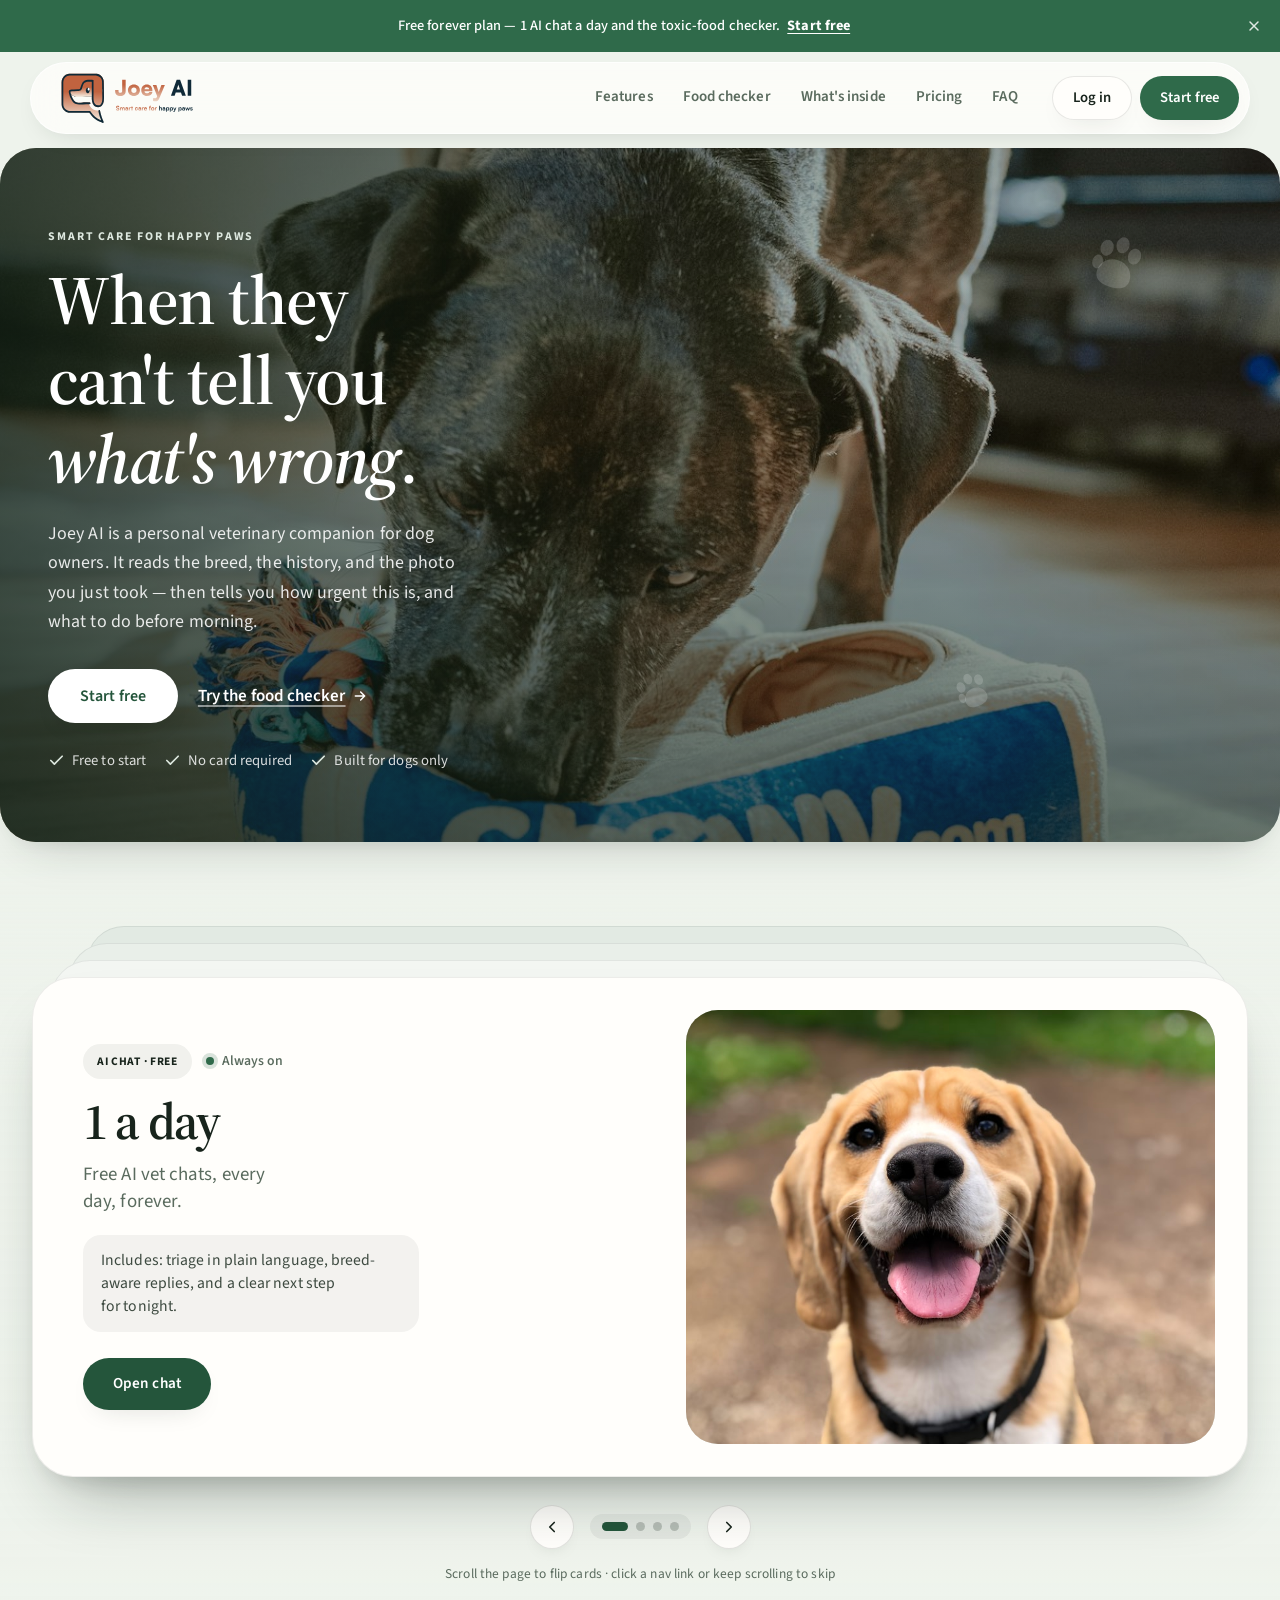
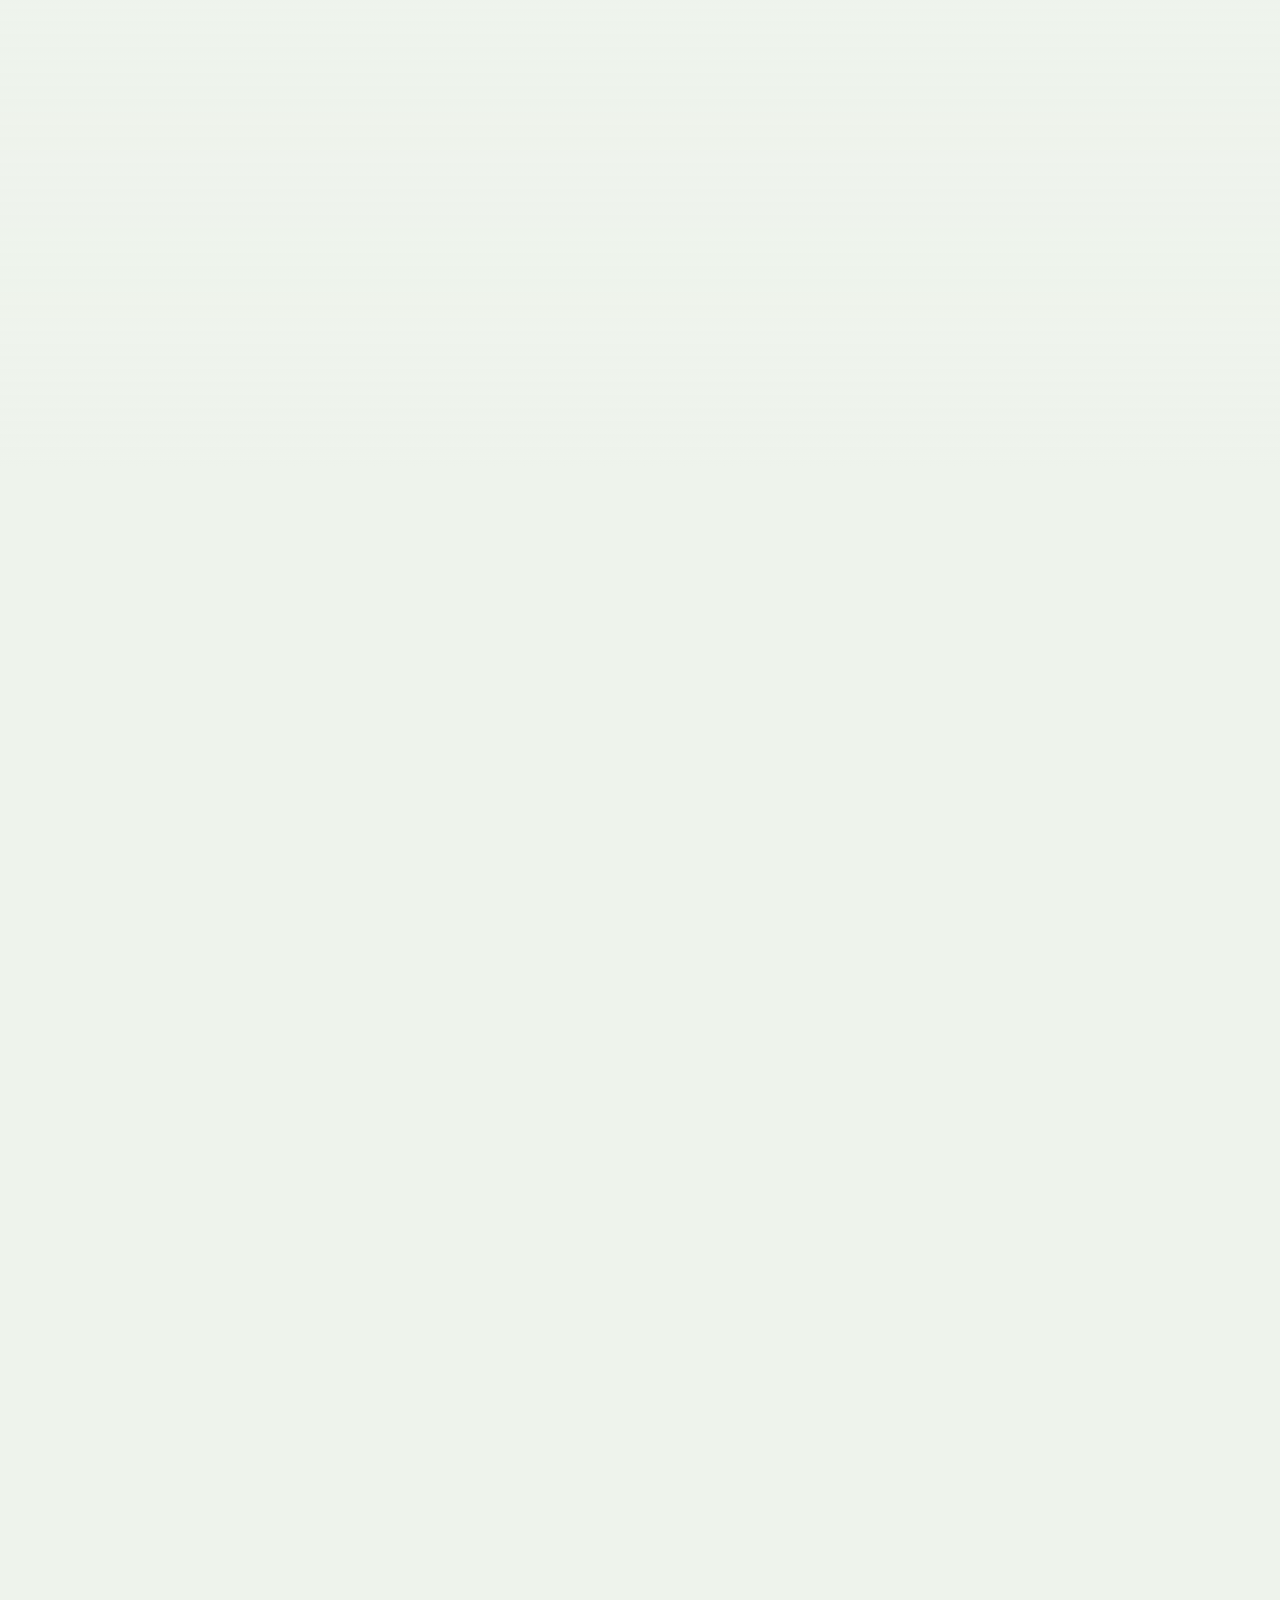
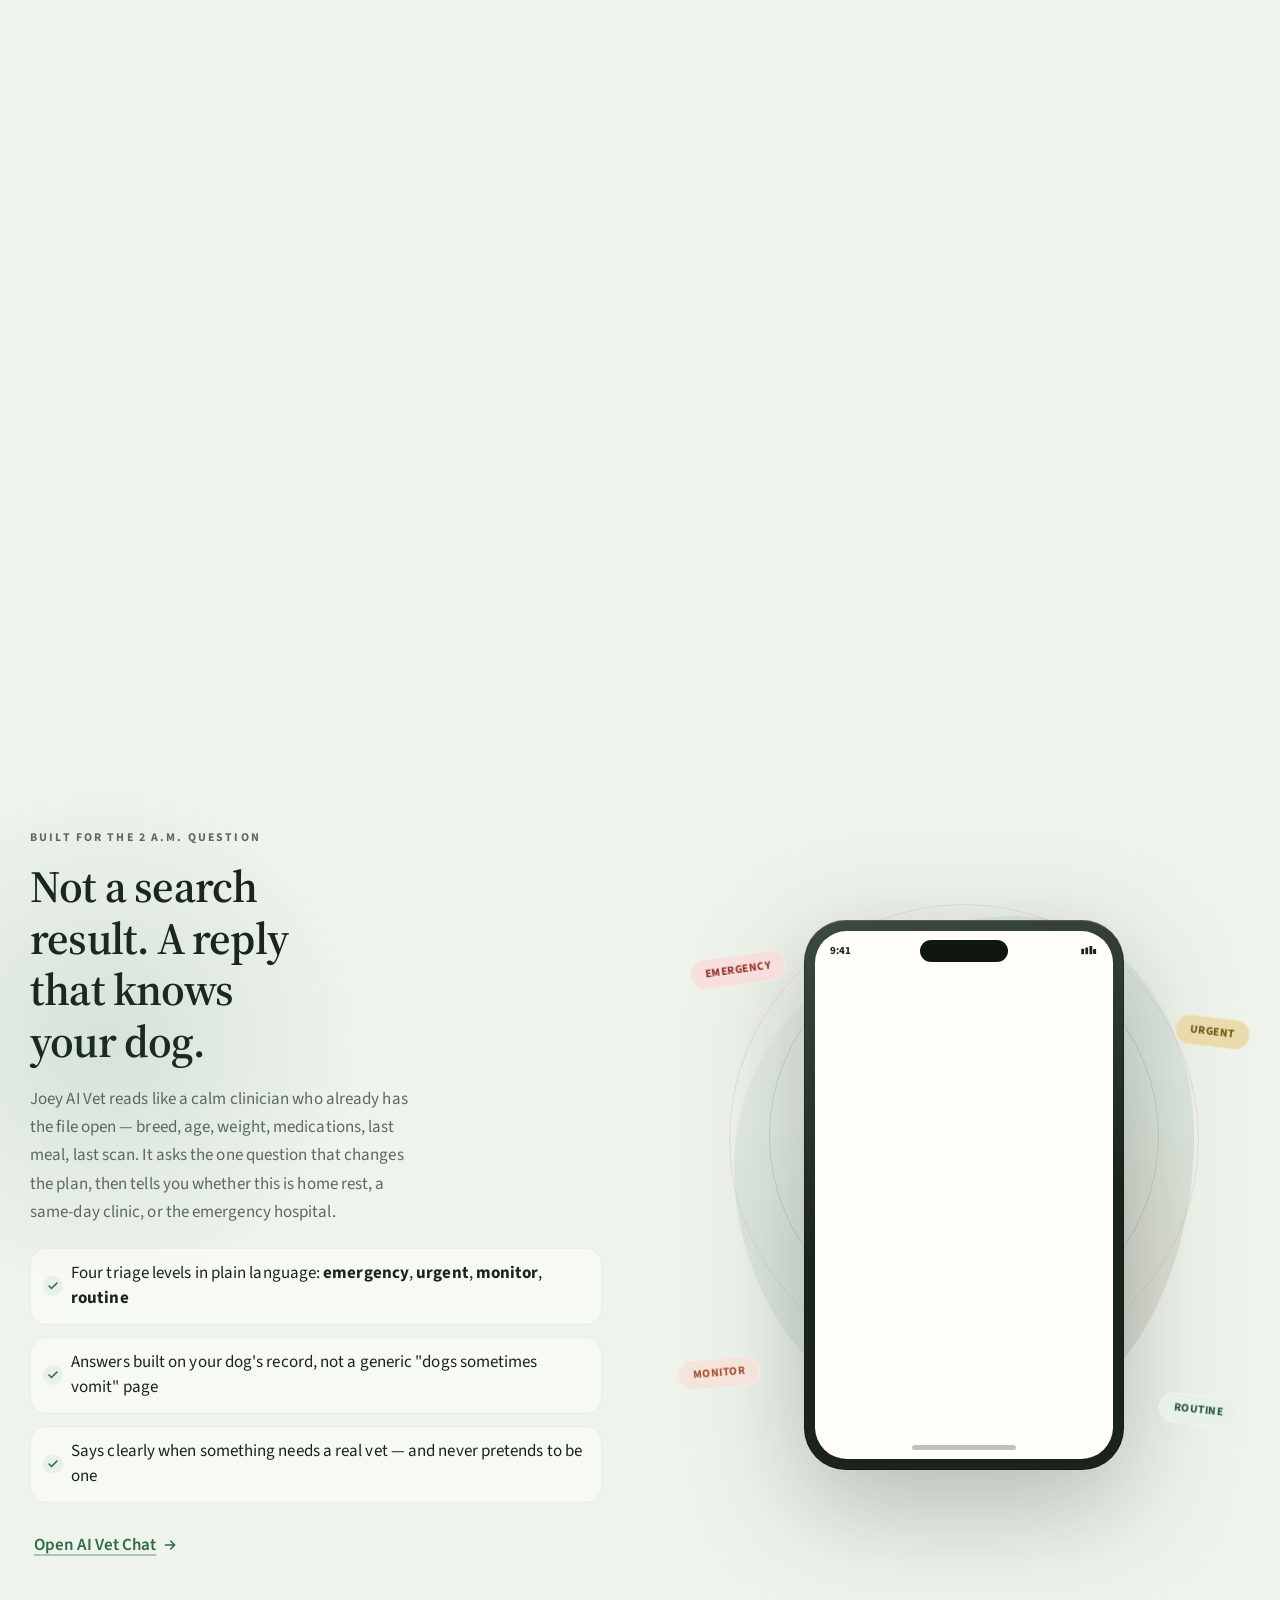
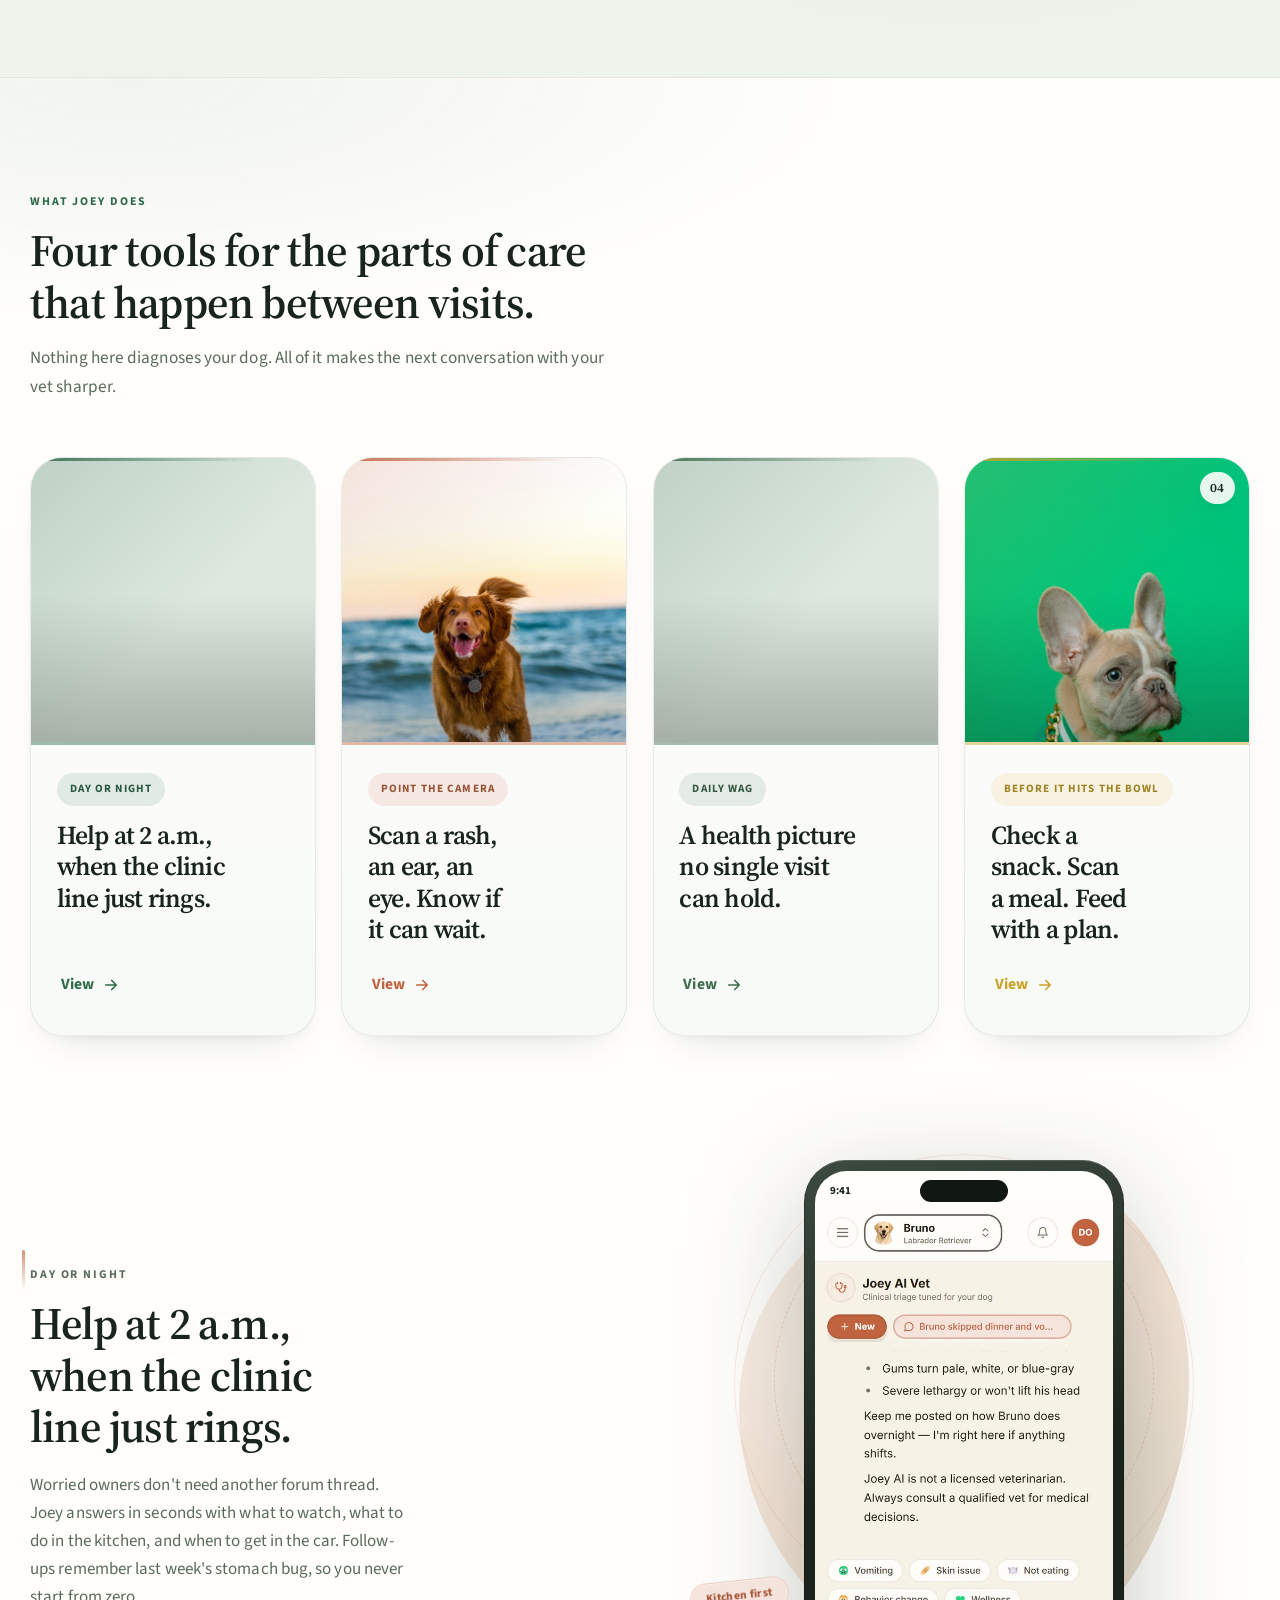
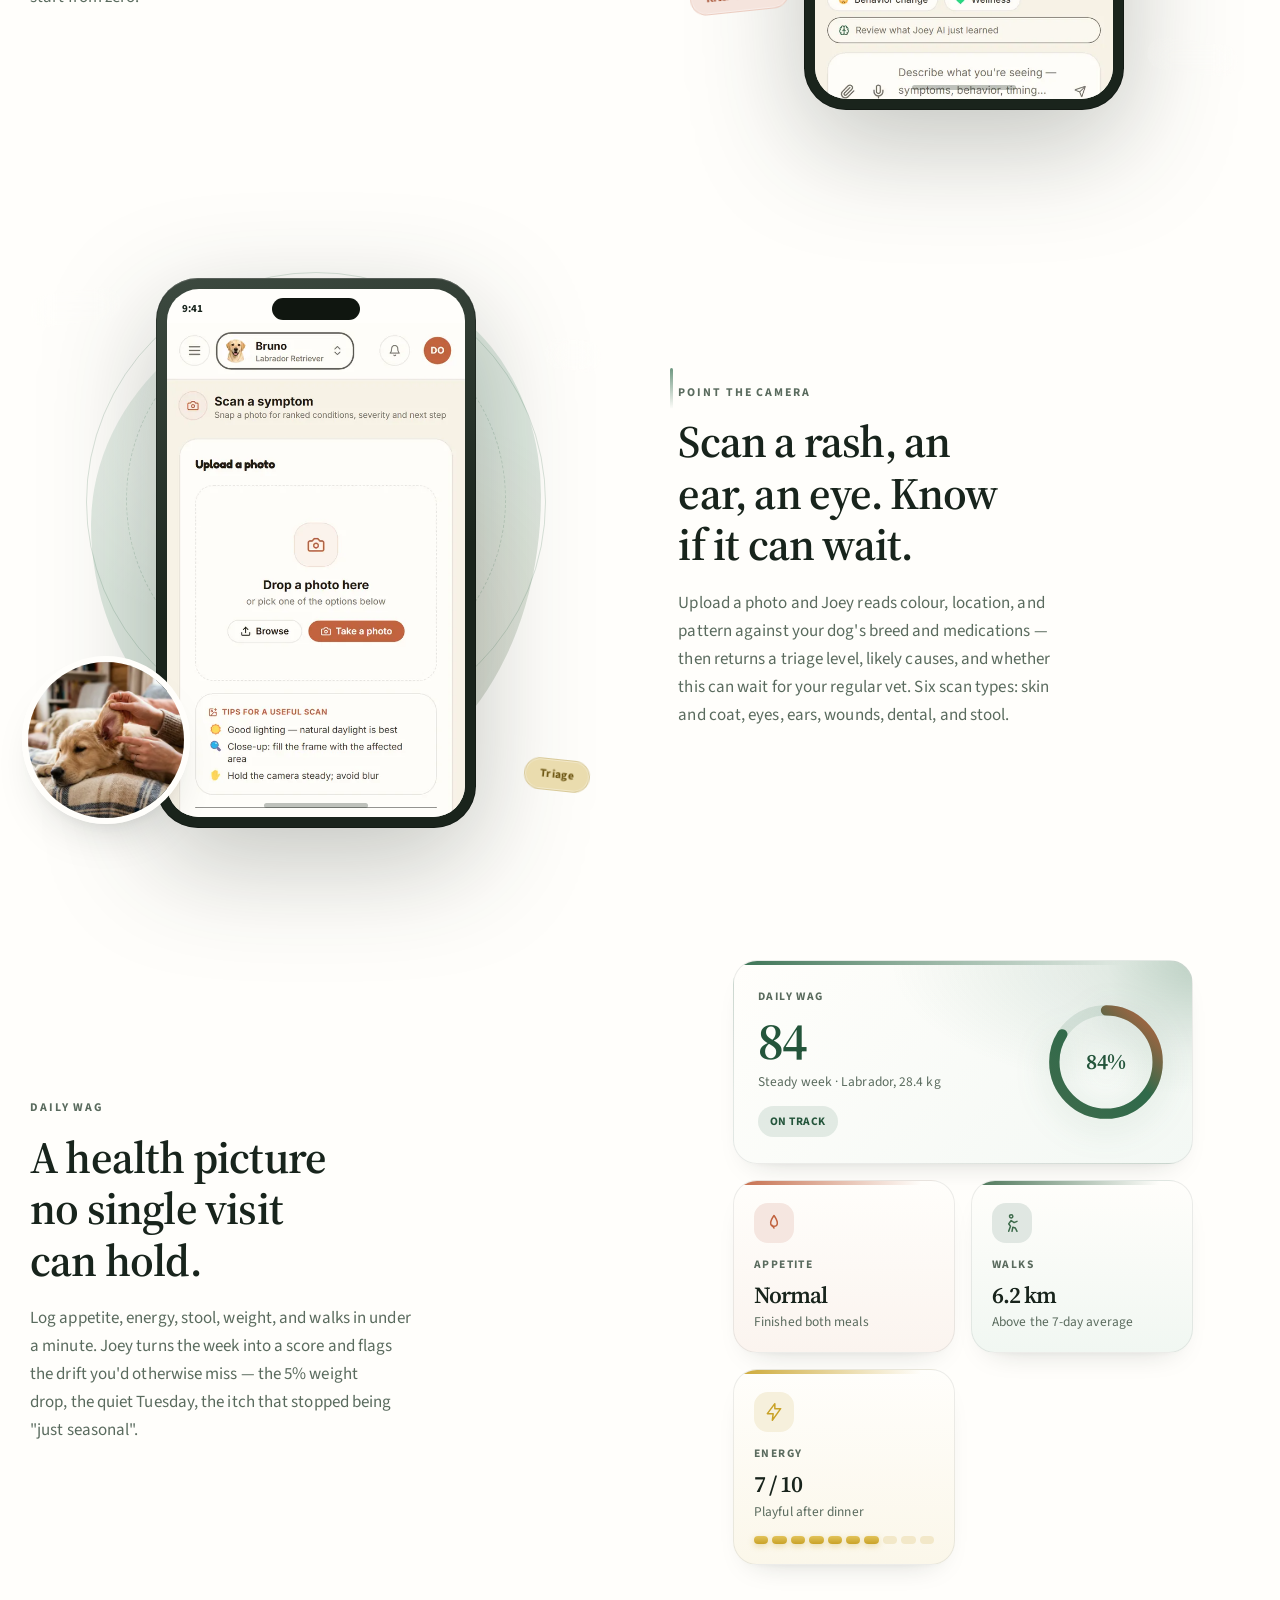
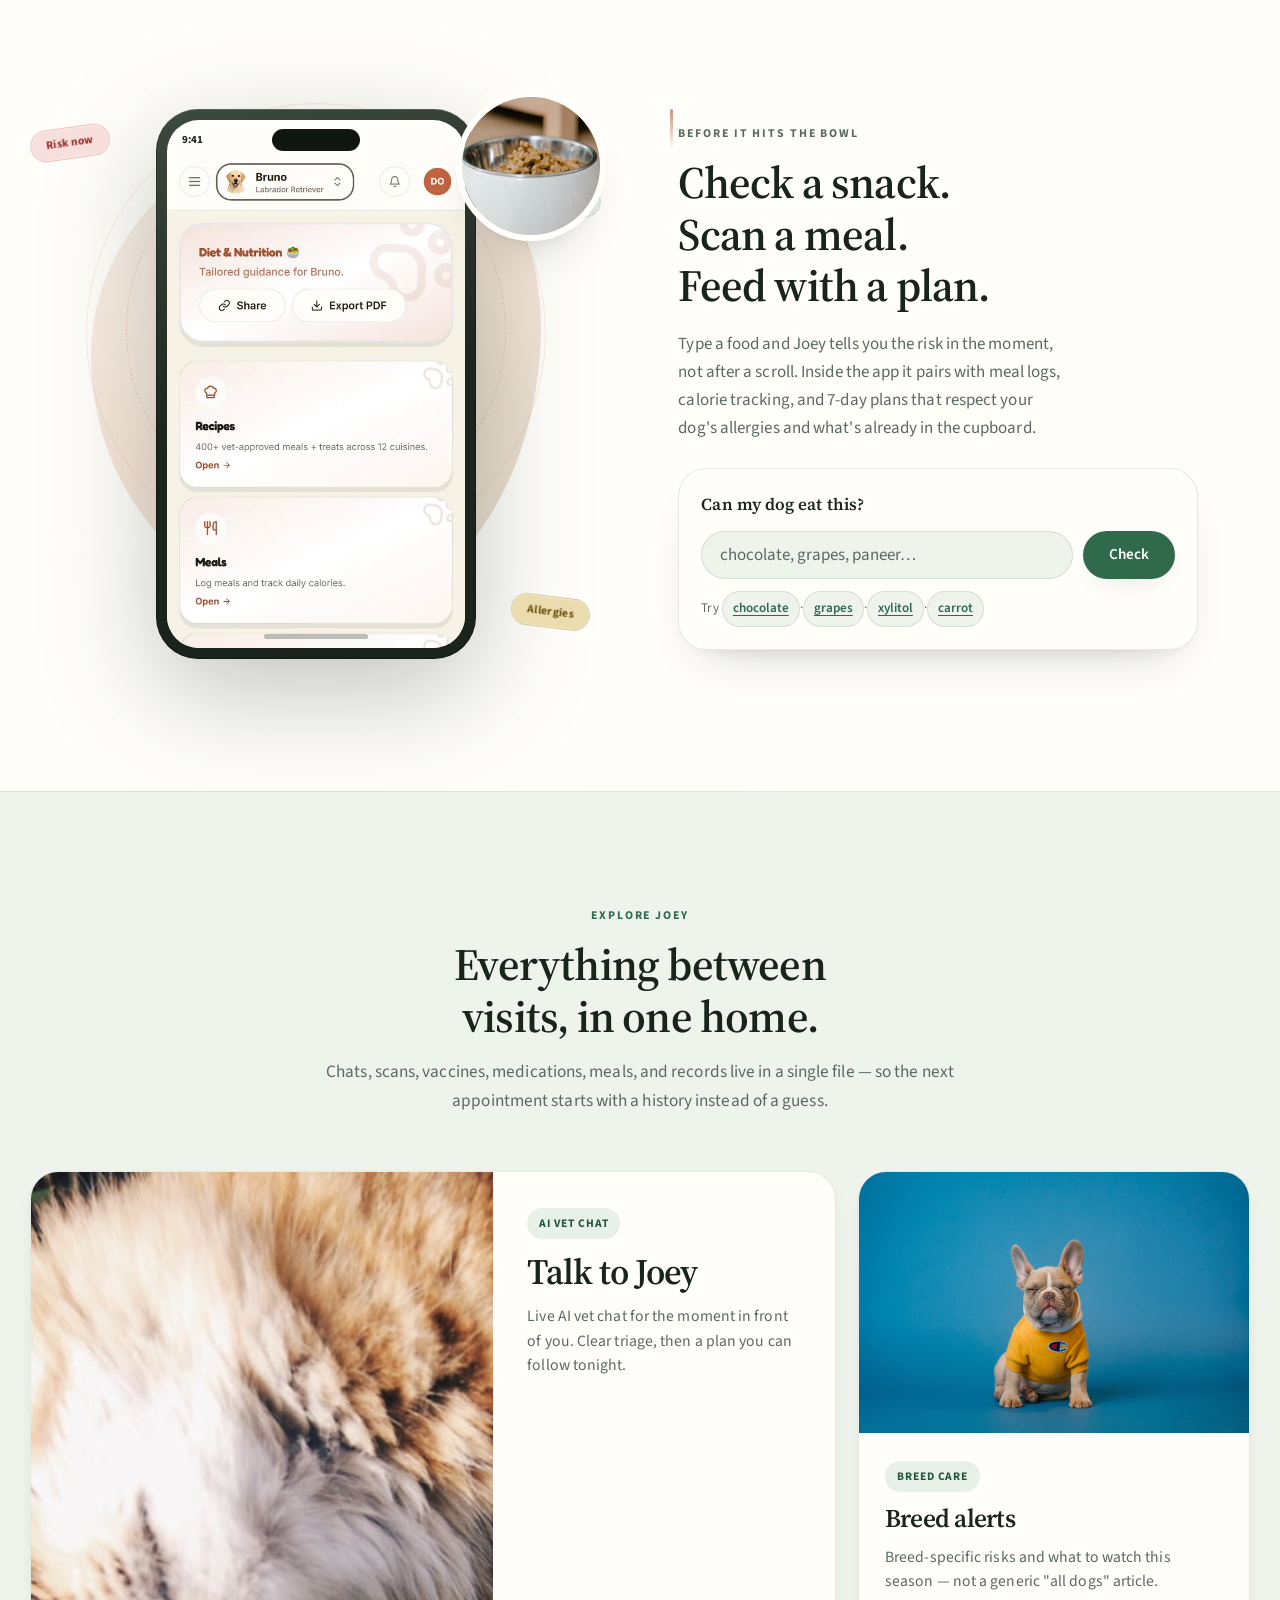
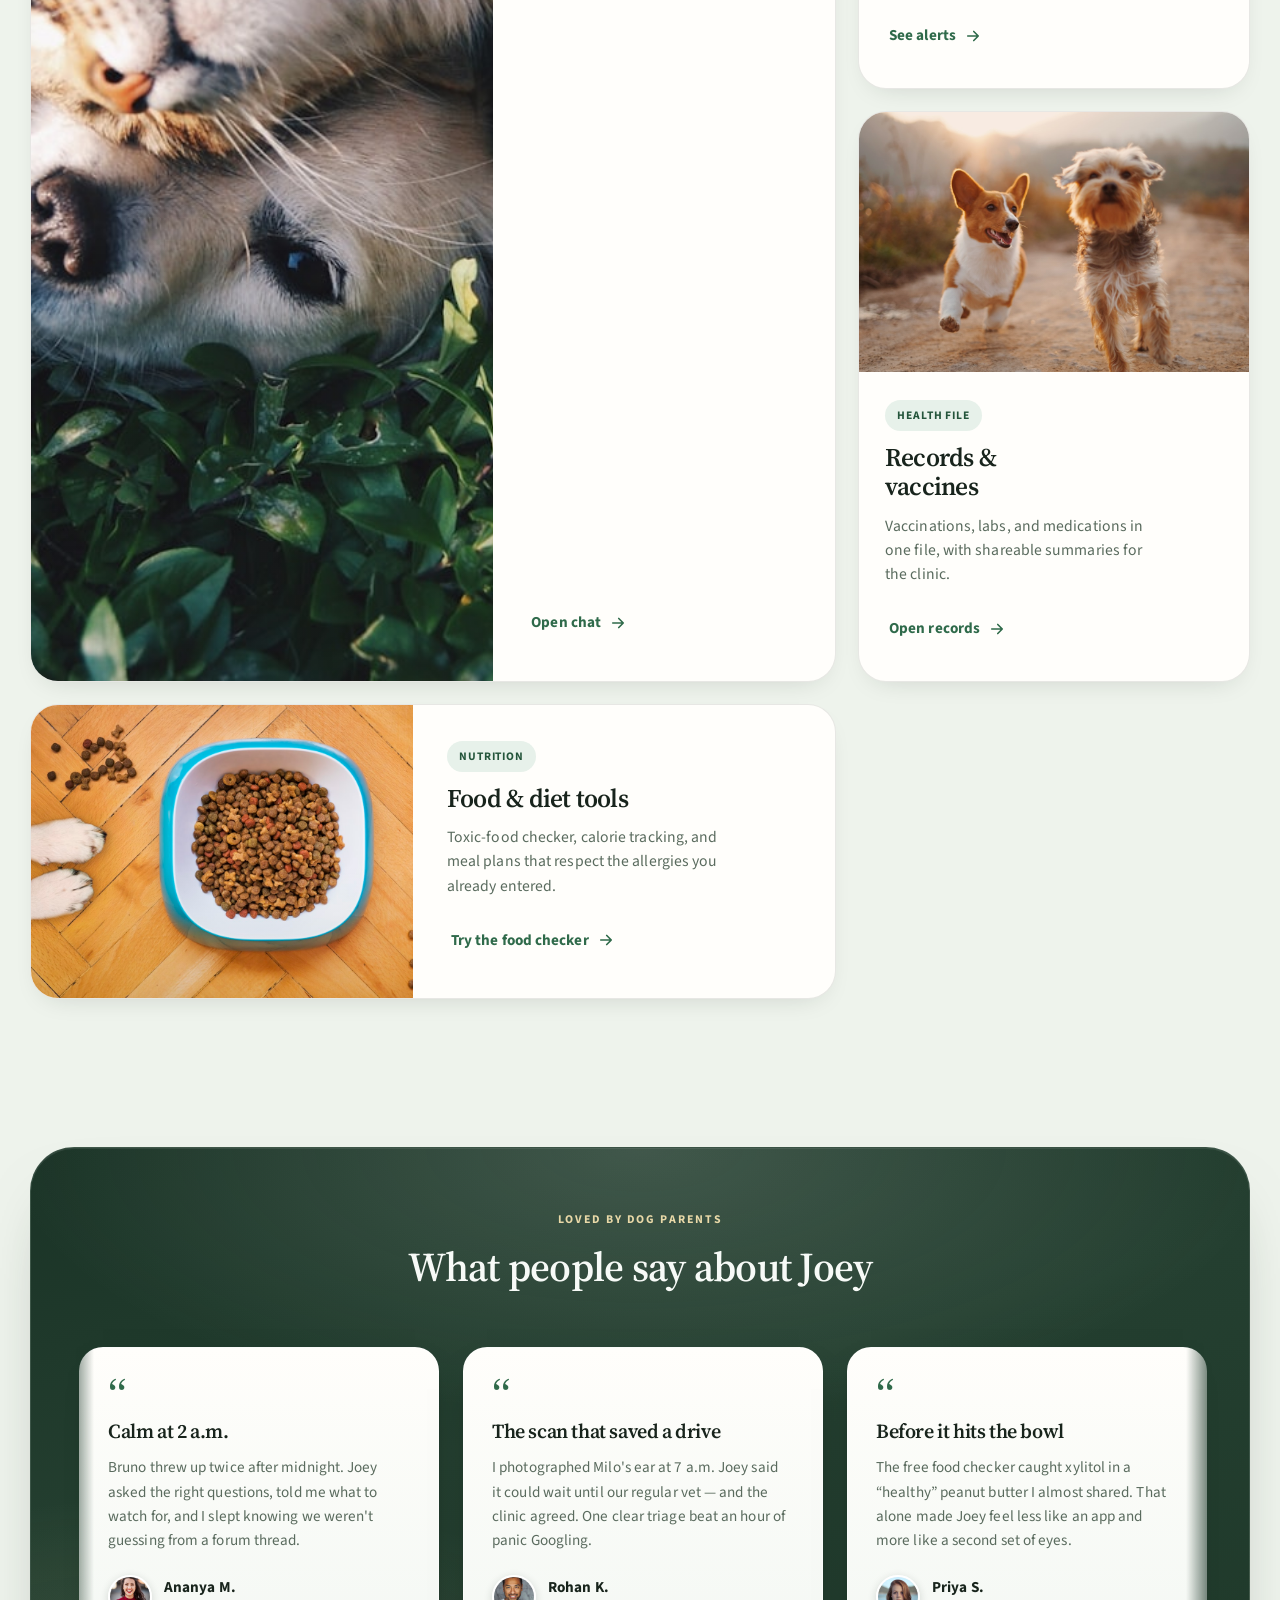
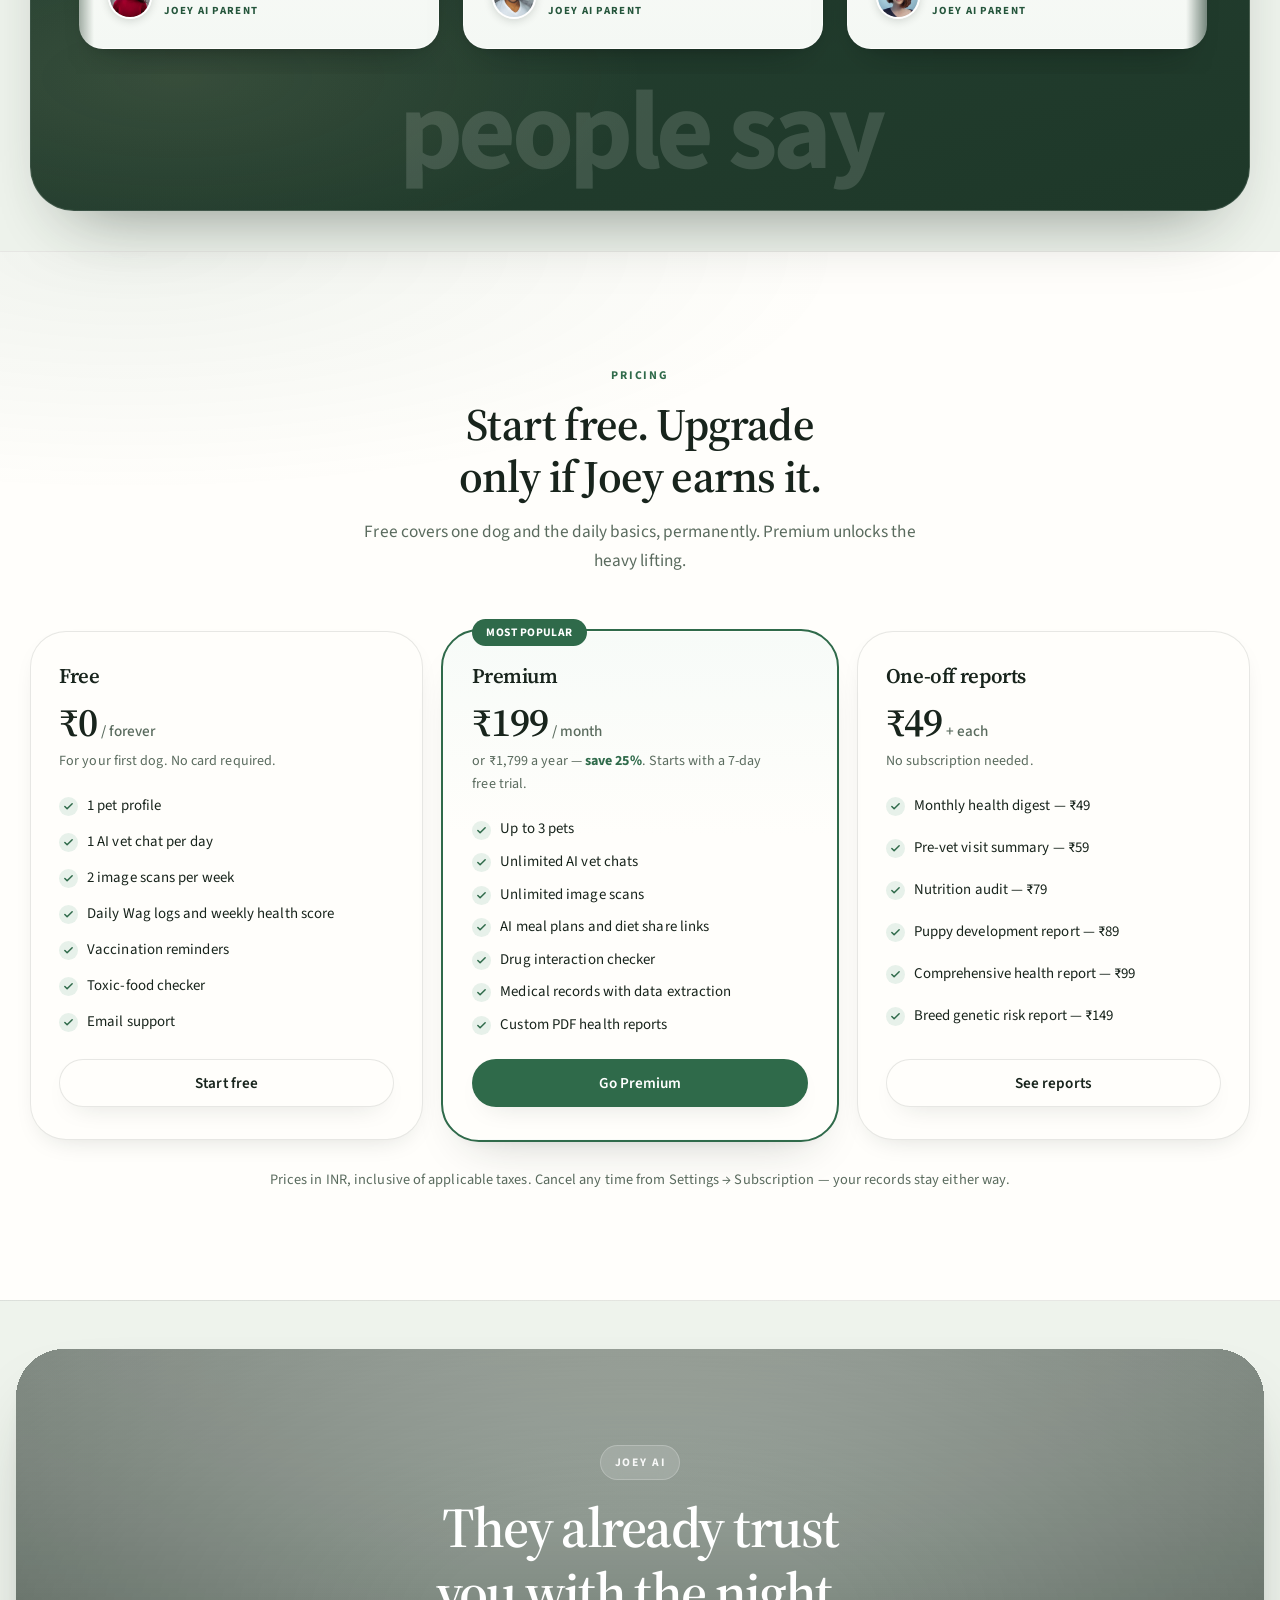
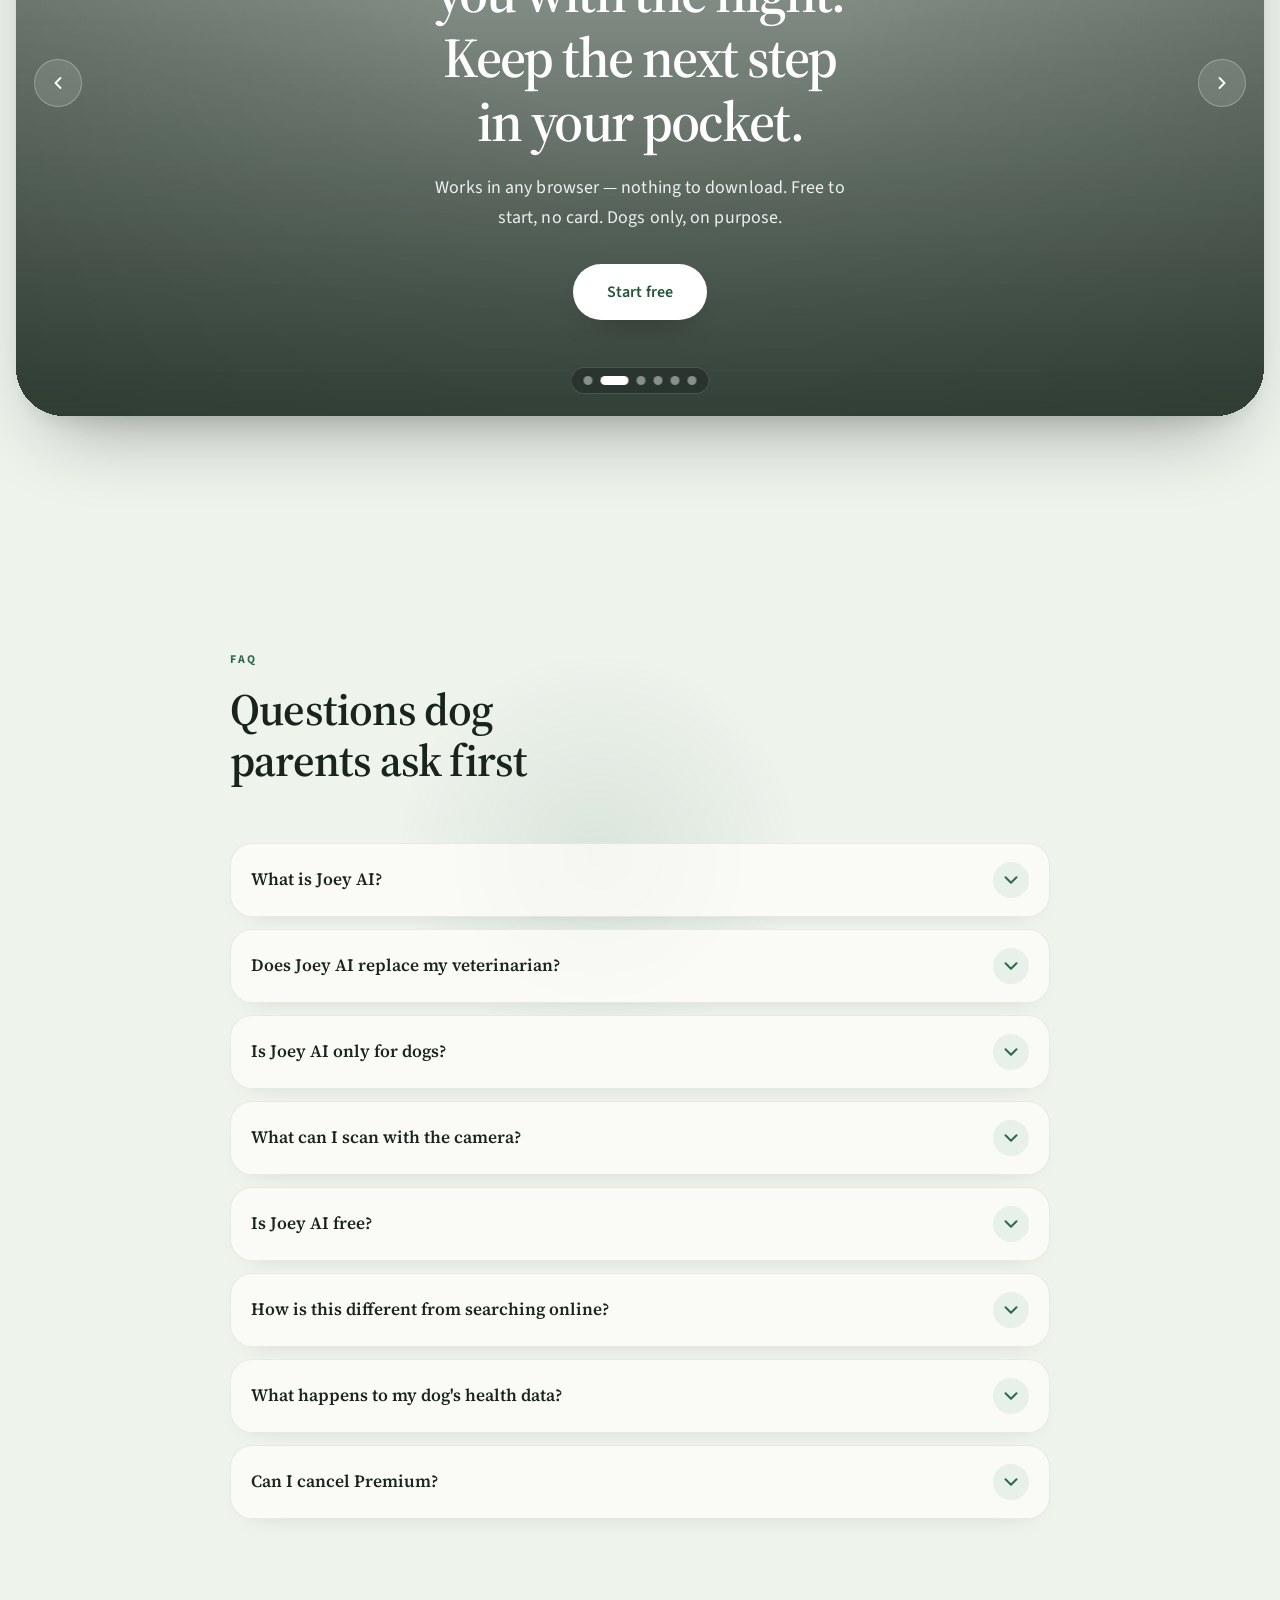
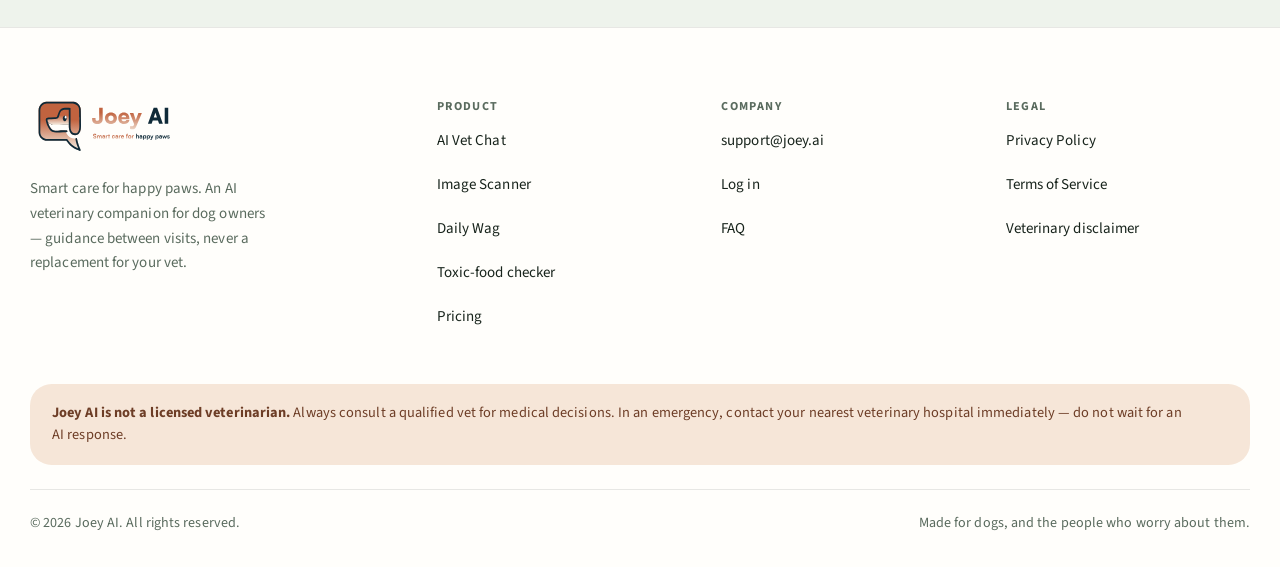
==== commit 731e8091: "Move reviews watermark closer beneath the marquee cards. Co-authored-by: Cursor <cursoragent@cursor." ====
--- a/index.html
+++ b/index.html
@@ -35,7 +35,7 @@
   <link href="https://fonts.googleapis.com/css2?family=Source+Serif+4:ital,opsz,wght@0,8..60,500;0,8..60,600;0,8..60,700;1,8..60,500;1,8..60,600&family=Source+Sans+3:ital,wght@0,400;0,500;0,600;0,700;1,400&display=swap" rel="stylesheet" />
 
   <link rel="preload" as="image" href="assets/photo-care.jpg" fetchpriority="high" />
-  <link rel="stylesheet" href="styles.css?v=reviews-shell-1" />
+  <link rel="stylesheet" href="styles.css?v=reviews-watermark-1" />
 
   <script type="application/ld+json">
   {
--- a/styles.css
+++ b/styles.css
@@ -3111,7 +3111,7 @@
 
 .reviews-marquee {
   overflow: hidden;
-  padding: 12px 0 32px;
+  padding: 12px 0 18px;
   /* Soft fade only — no curved clip cutting cards */
   -webkit-mask-image: linear-gradient(
     90deg,
@@ -3266,22 +3266,23 @@
 .reviews-stage {
   position: relative;
   z-index: 1;
-  display: grid;
-  place-items: end center;
-  min-height: 250px;
-  margin-top: 12px;
-  padding-top: 24px;
+  display: flex;
+  justify-content: center;
+  align-items: flex-start;
+  min-height: 0;
+  margin-top: 0;
+  padding: 12px 0 28px;
   pointer-events: none;
 }
 
 .reviews-watermark {
-  position: absolute;
-  left: 50%;
-  bottom: 0.02em;
-  transform: translateX(-50%);
+  position: relative;
+  left: auto;
+  bottom: auto;
+  transform: none;
   margin: 0;
   font-family: var(--font-body);
-  font-size: clamp(4.2rem, 11vw, 8.5rem);
+  font-size: clamp(3.6rem, 9vw, 7rem);
   font-weight: 700;
   letter-spacing: -0.04em;
   line-height: 0.85;
@@ -4116,7 +4117,7 @@
   }
 
   .reviews-stage {
-    min-height: 200px;
+    padding: 16px 0 28px;
   }
 
   .reviews-peek-frame {
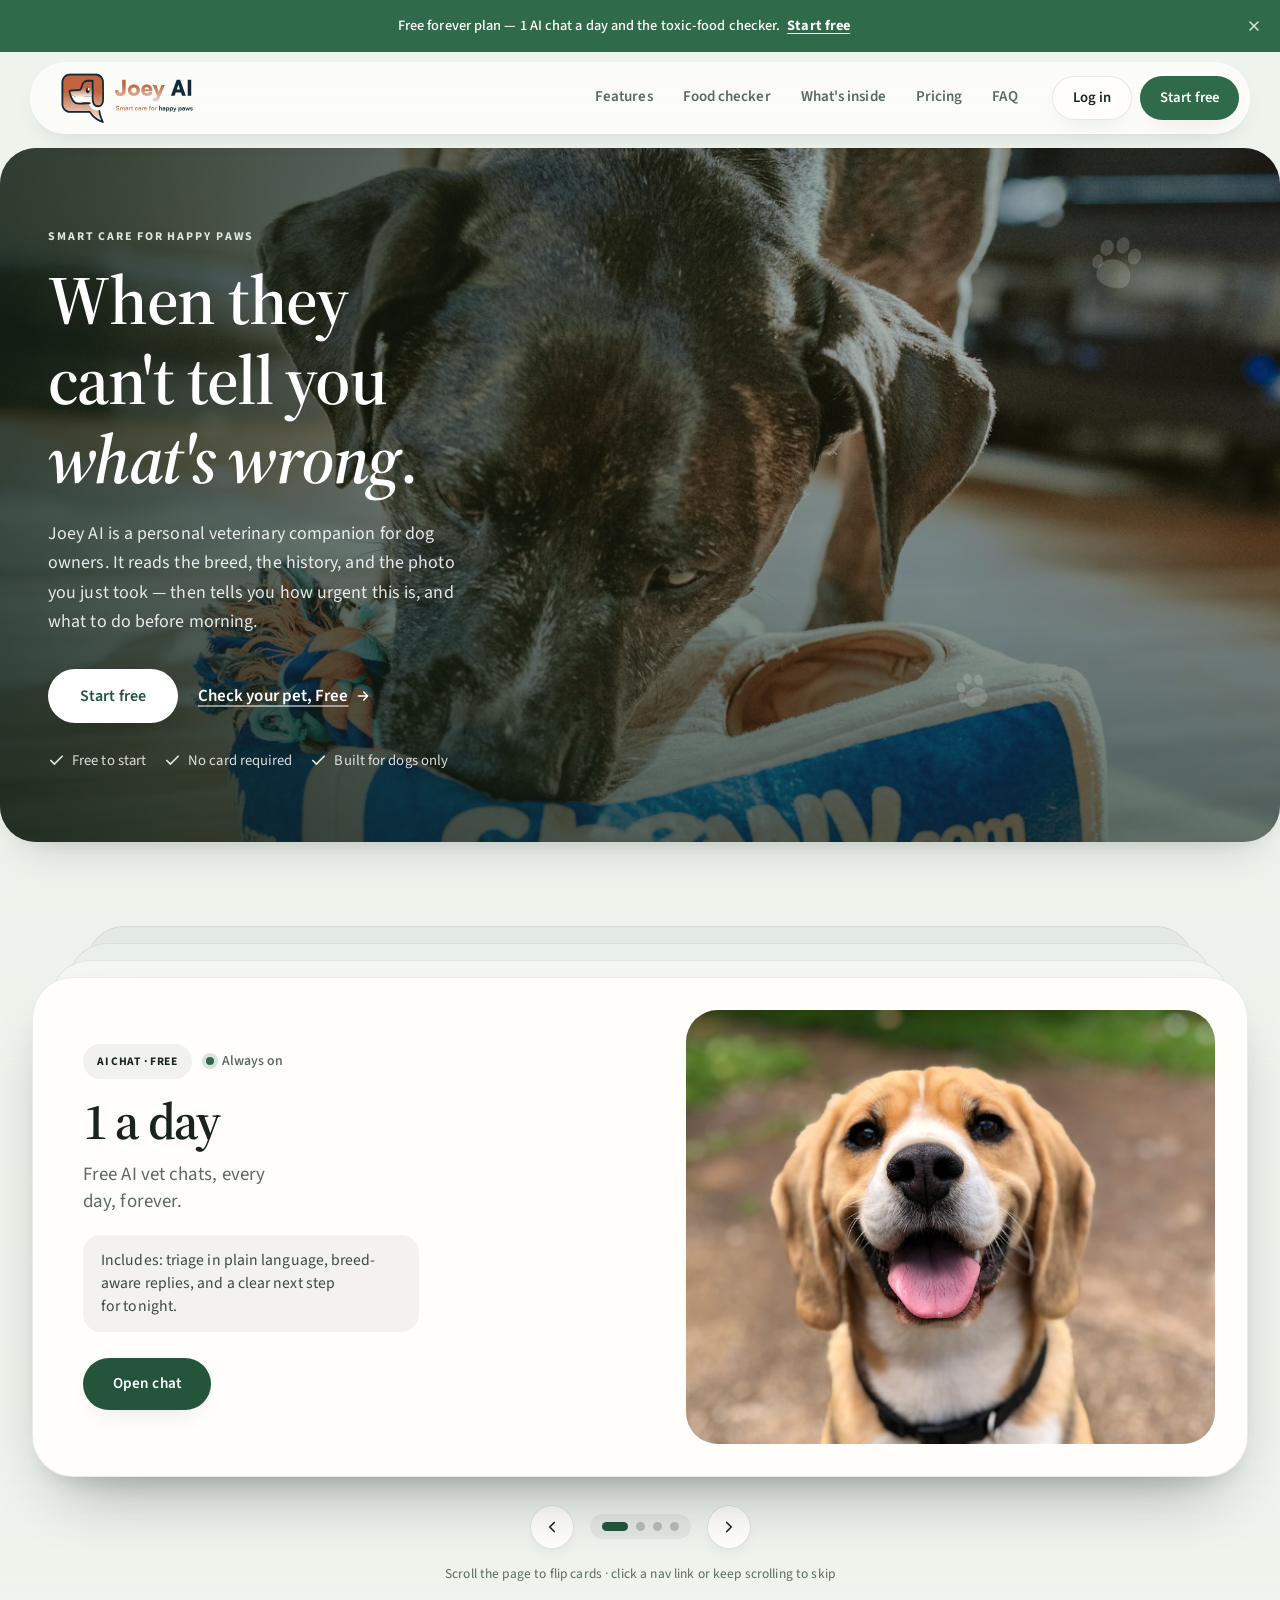
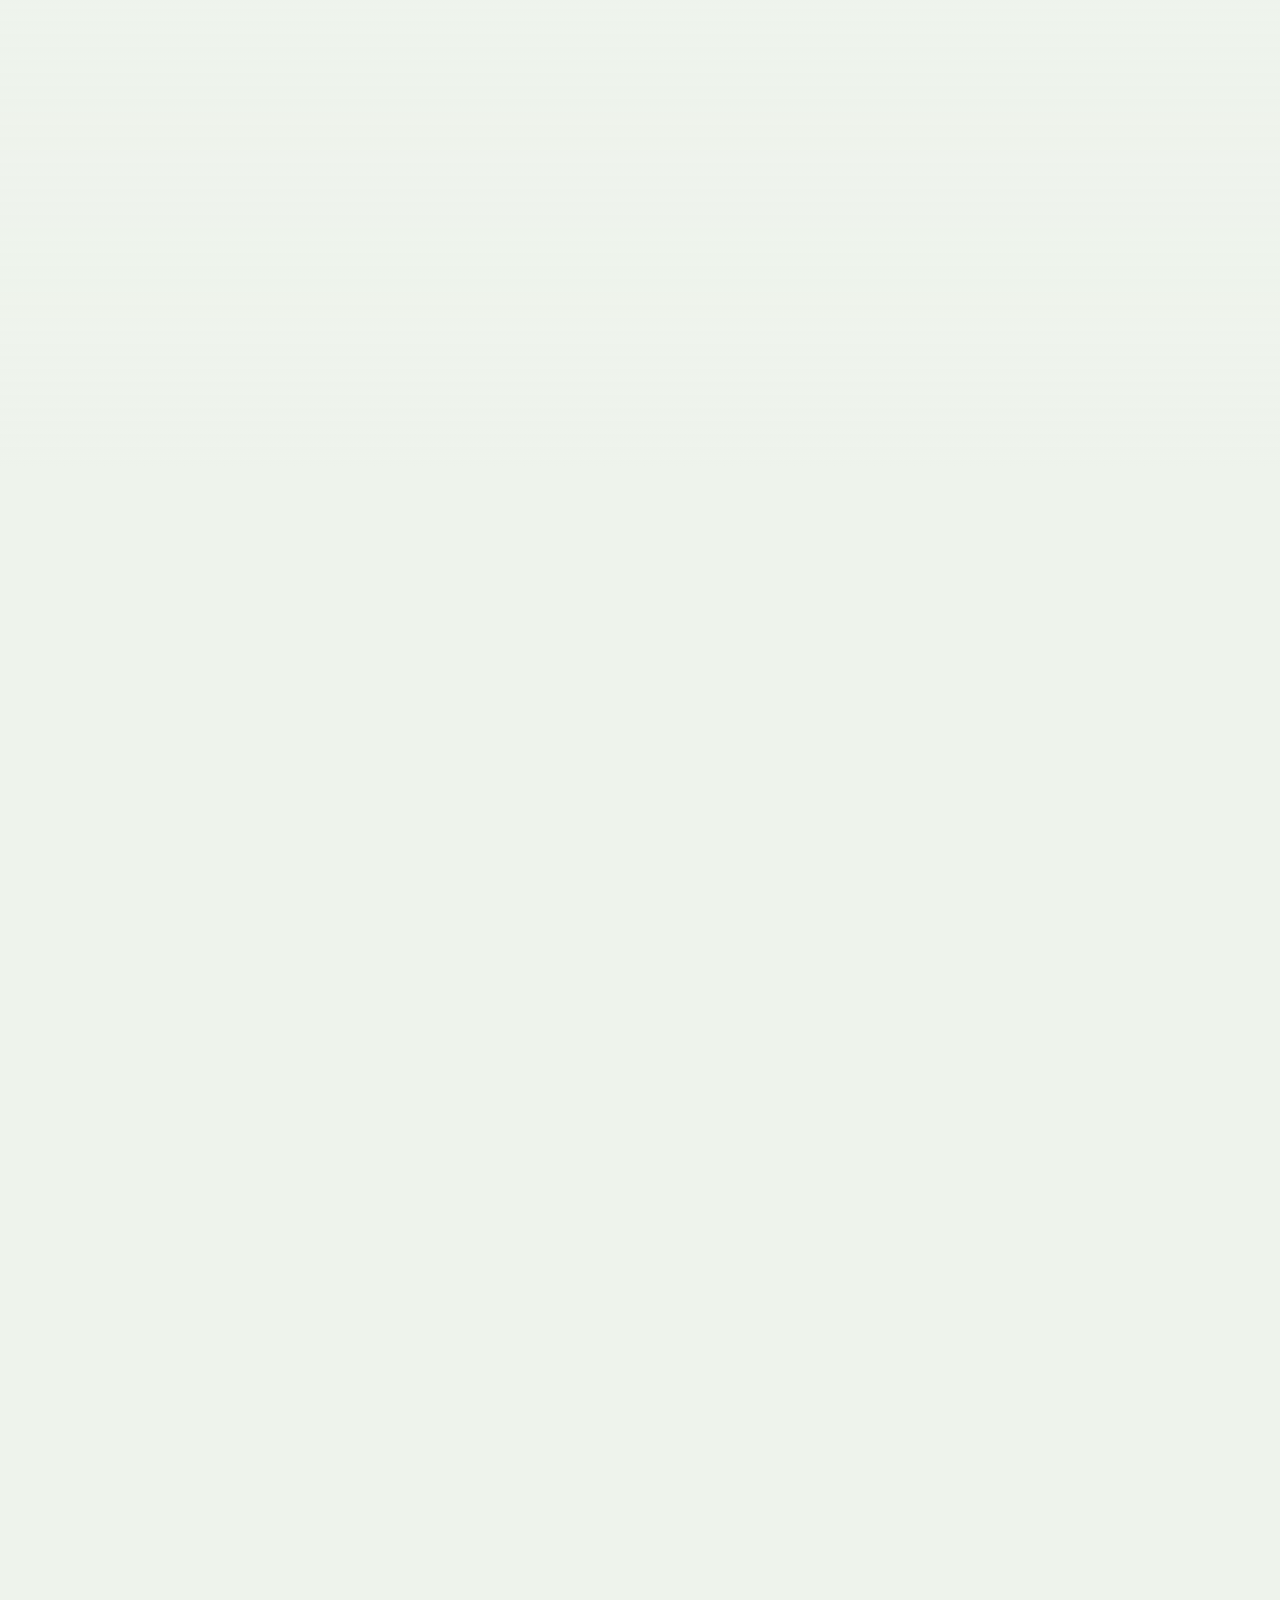
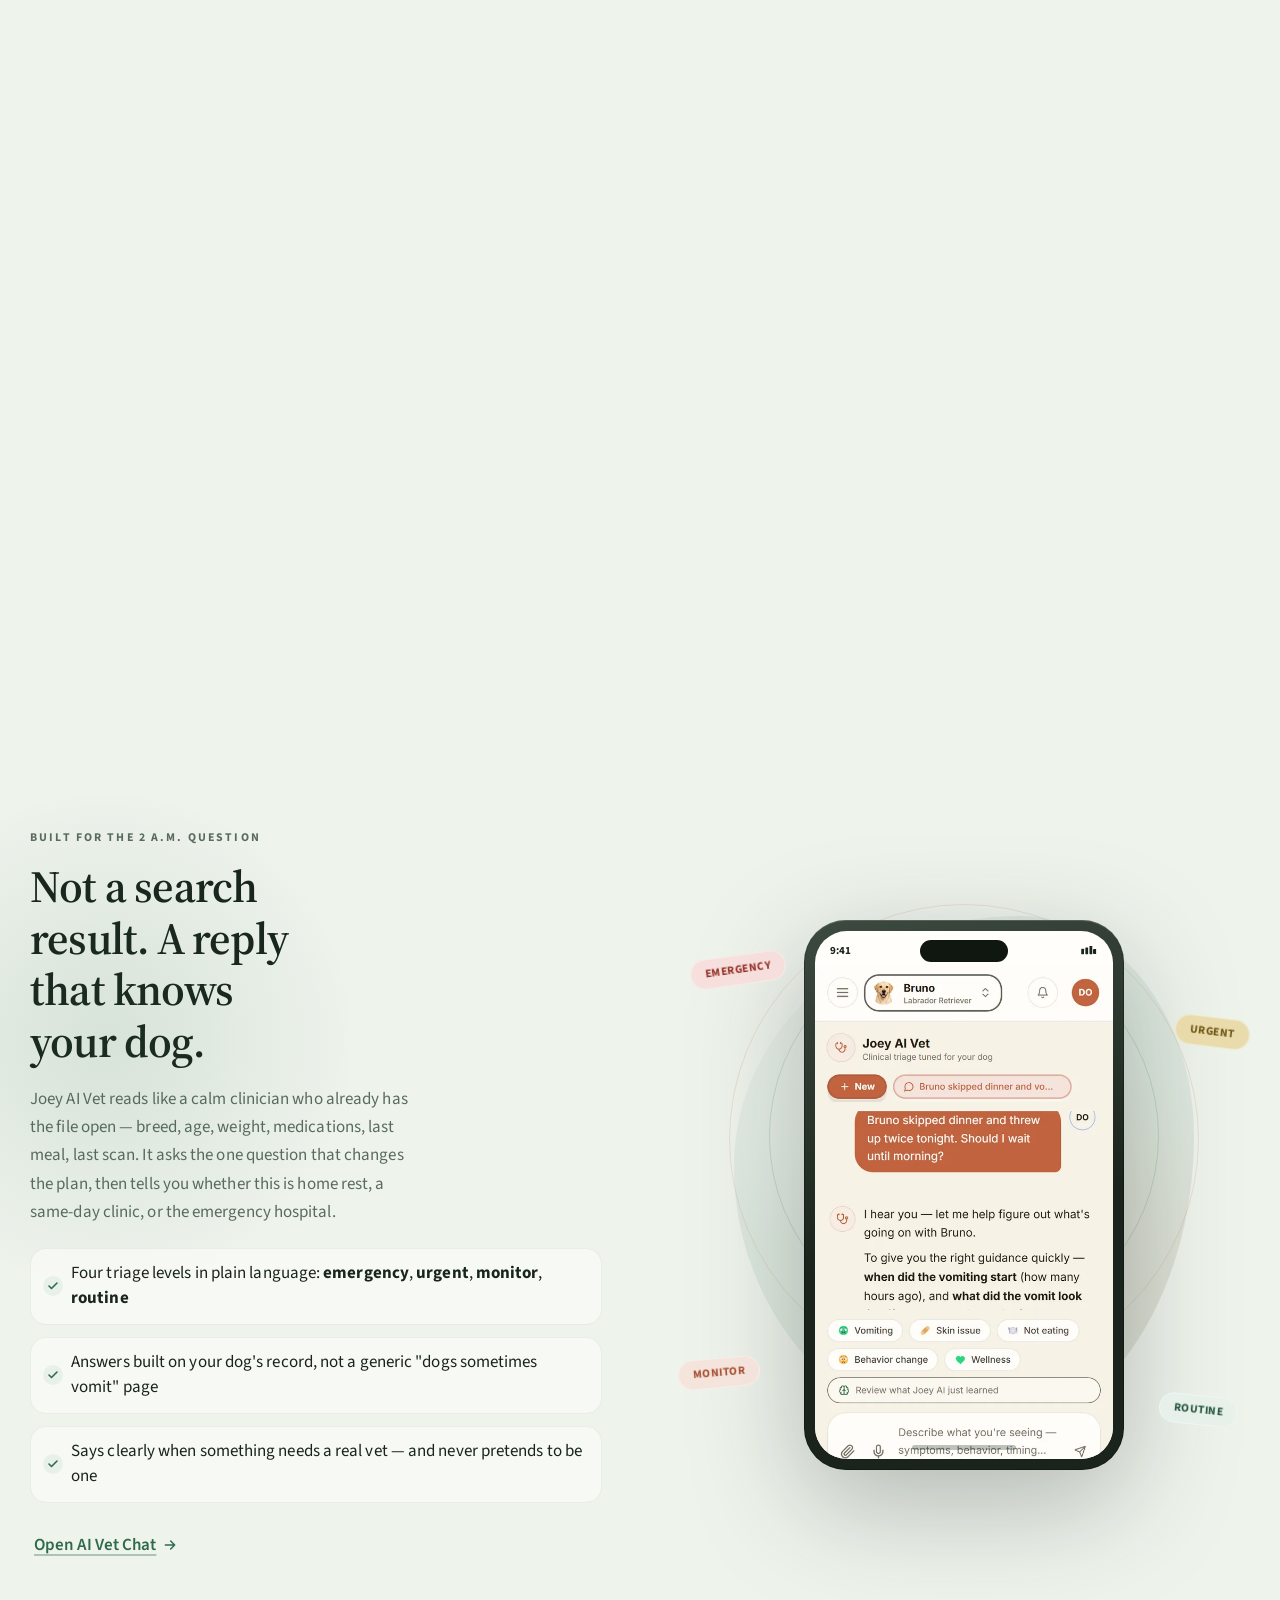
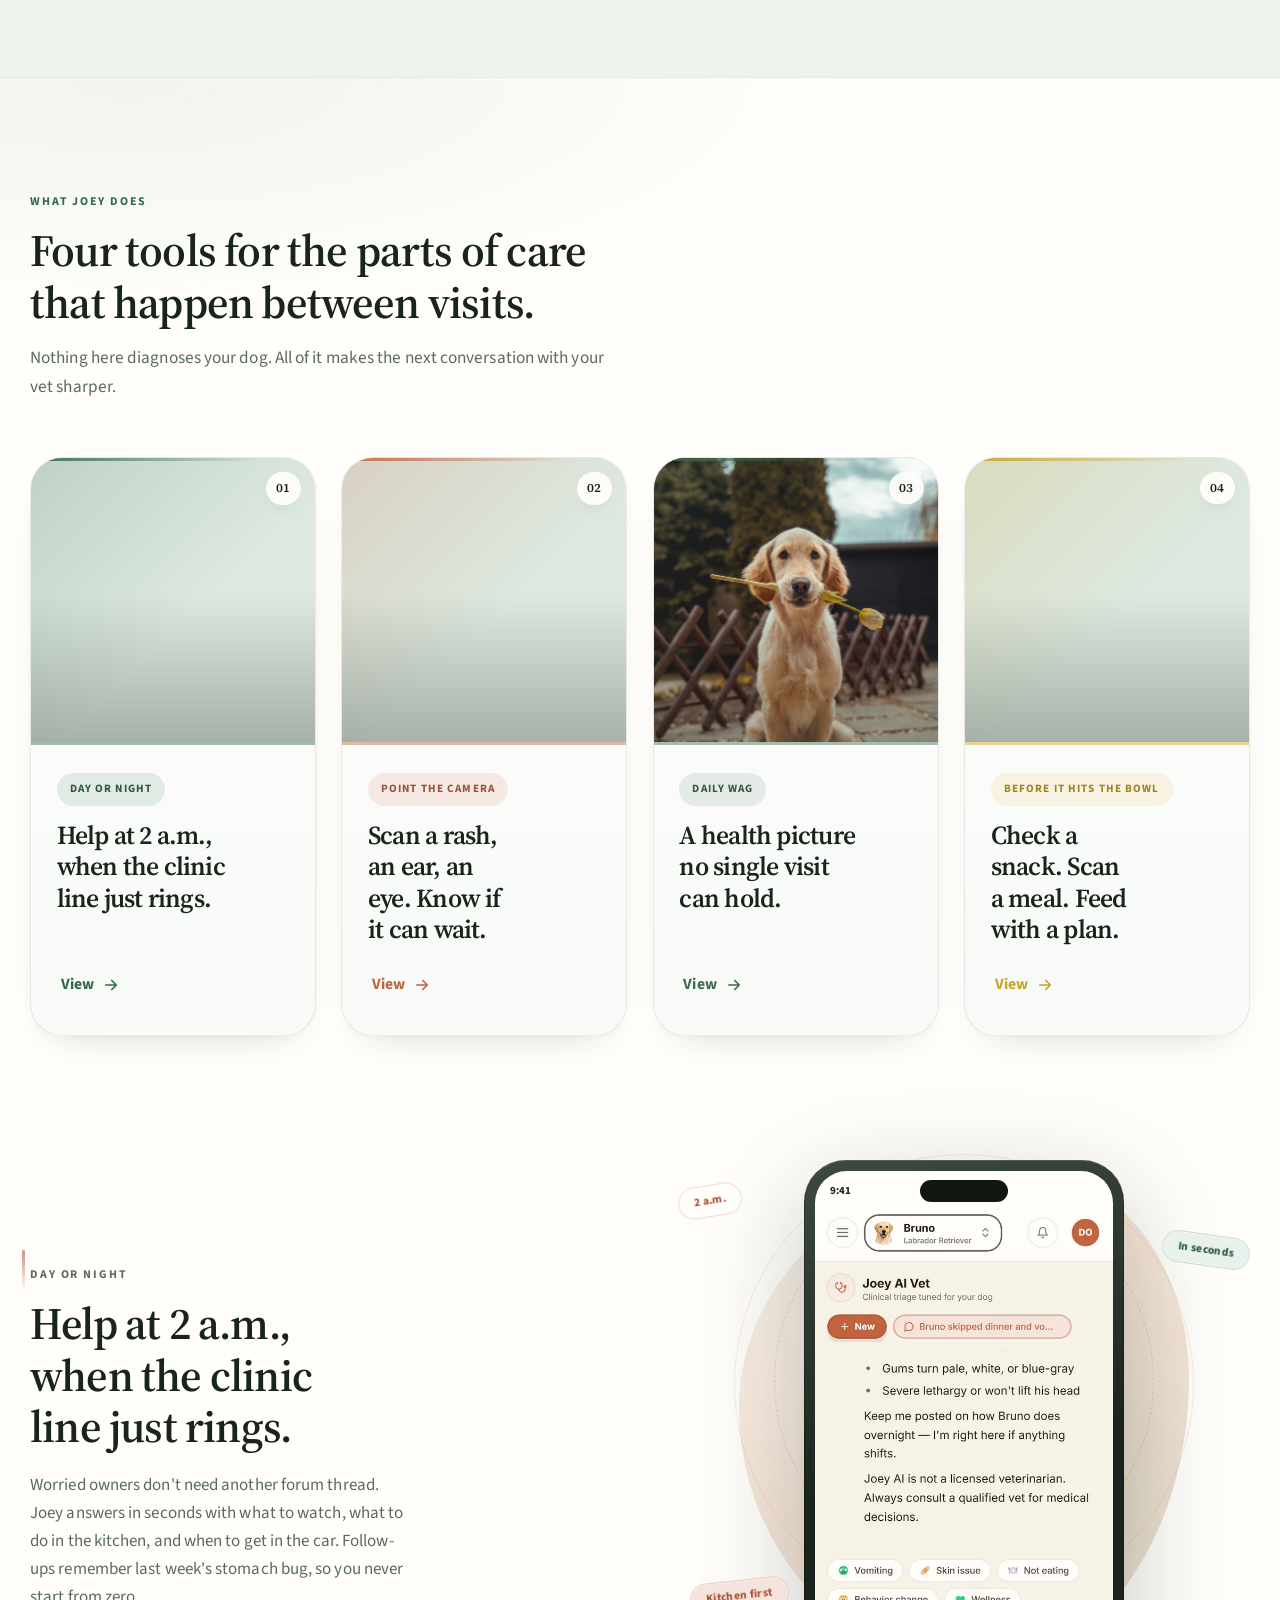
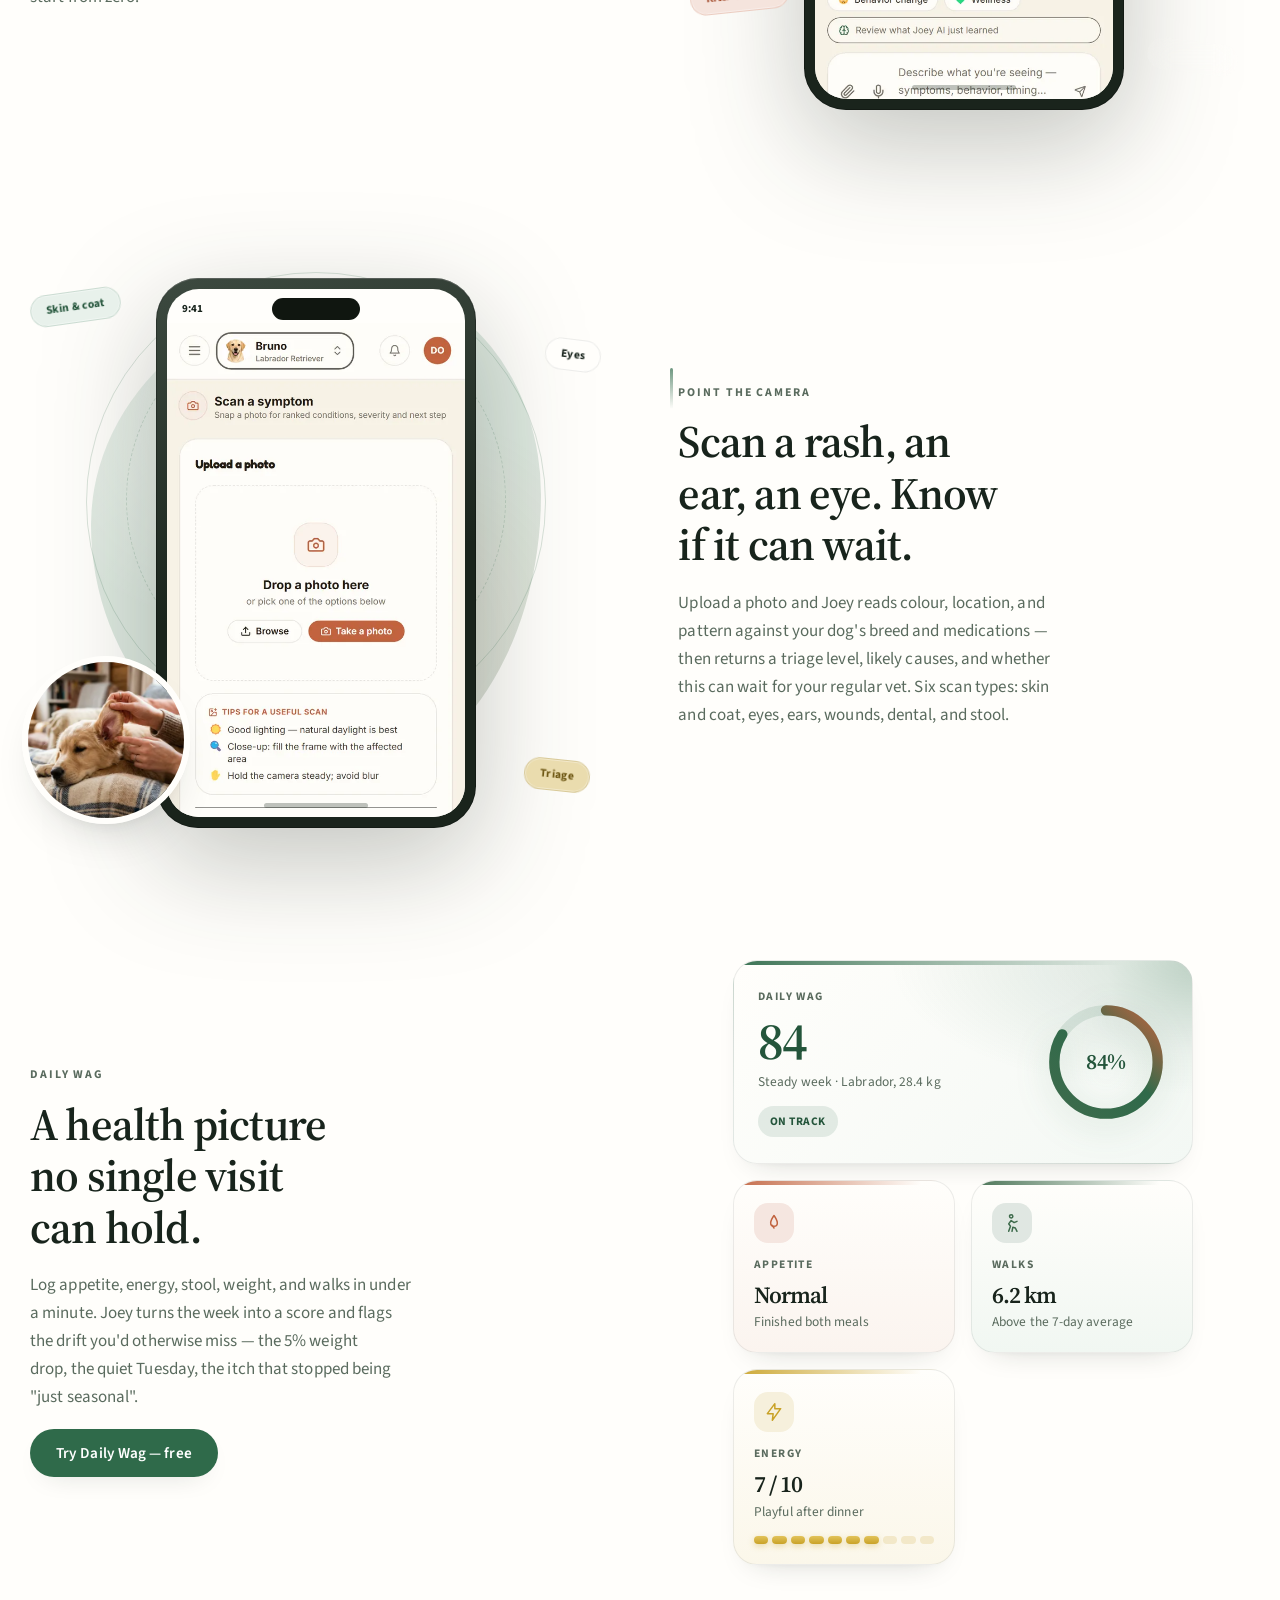
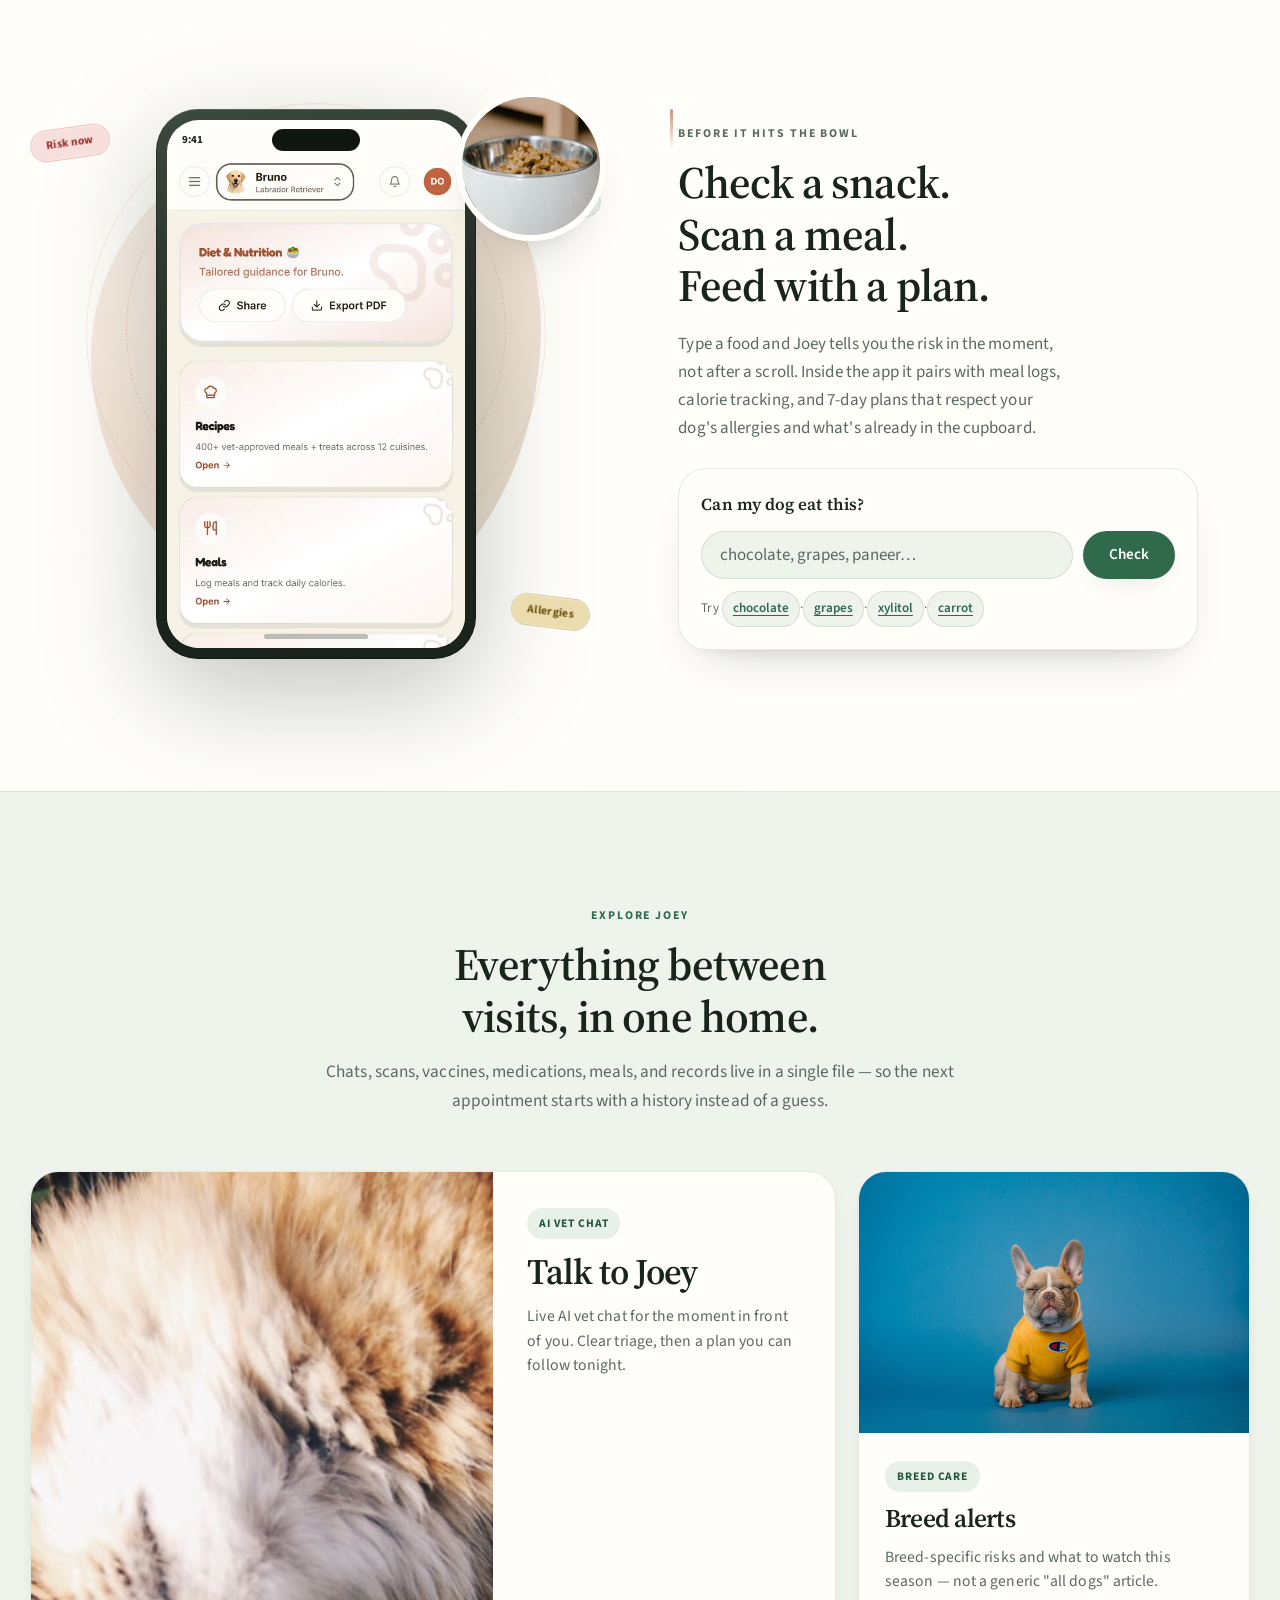
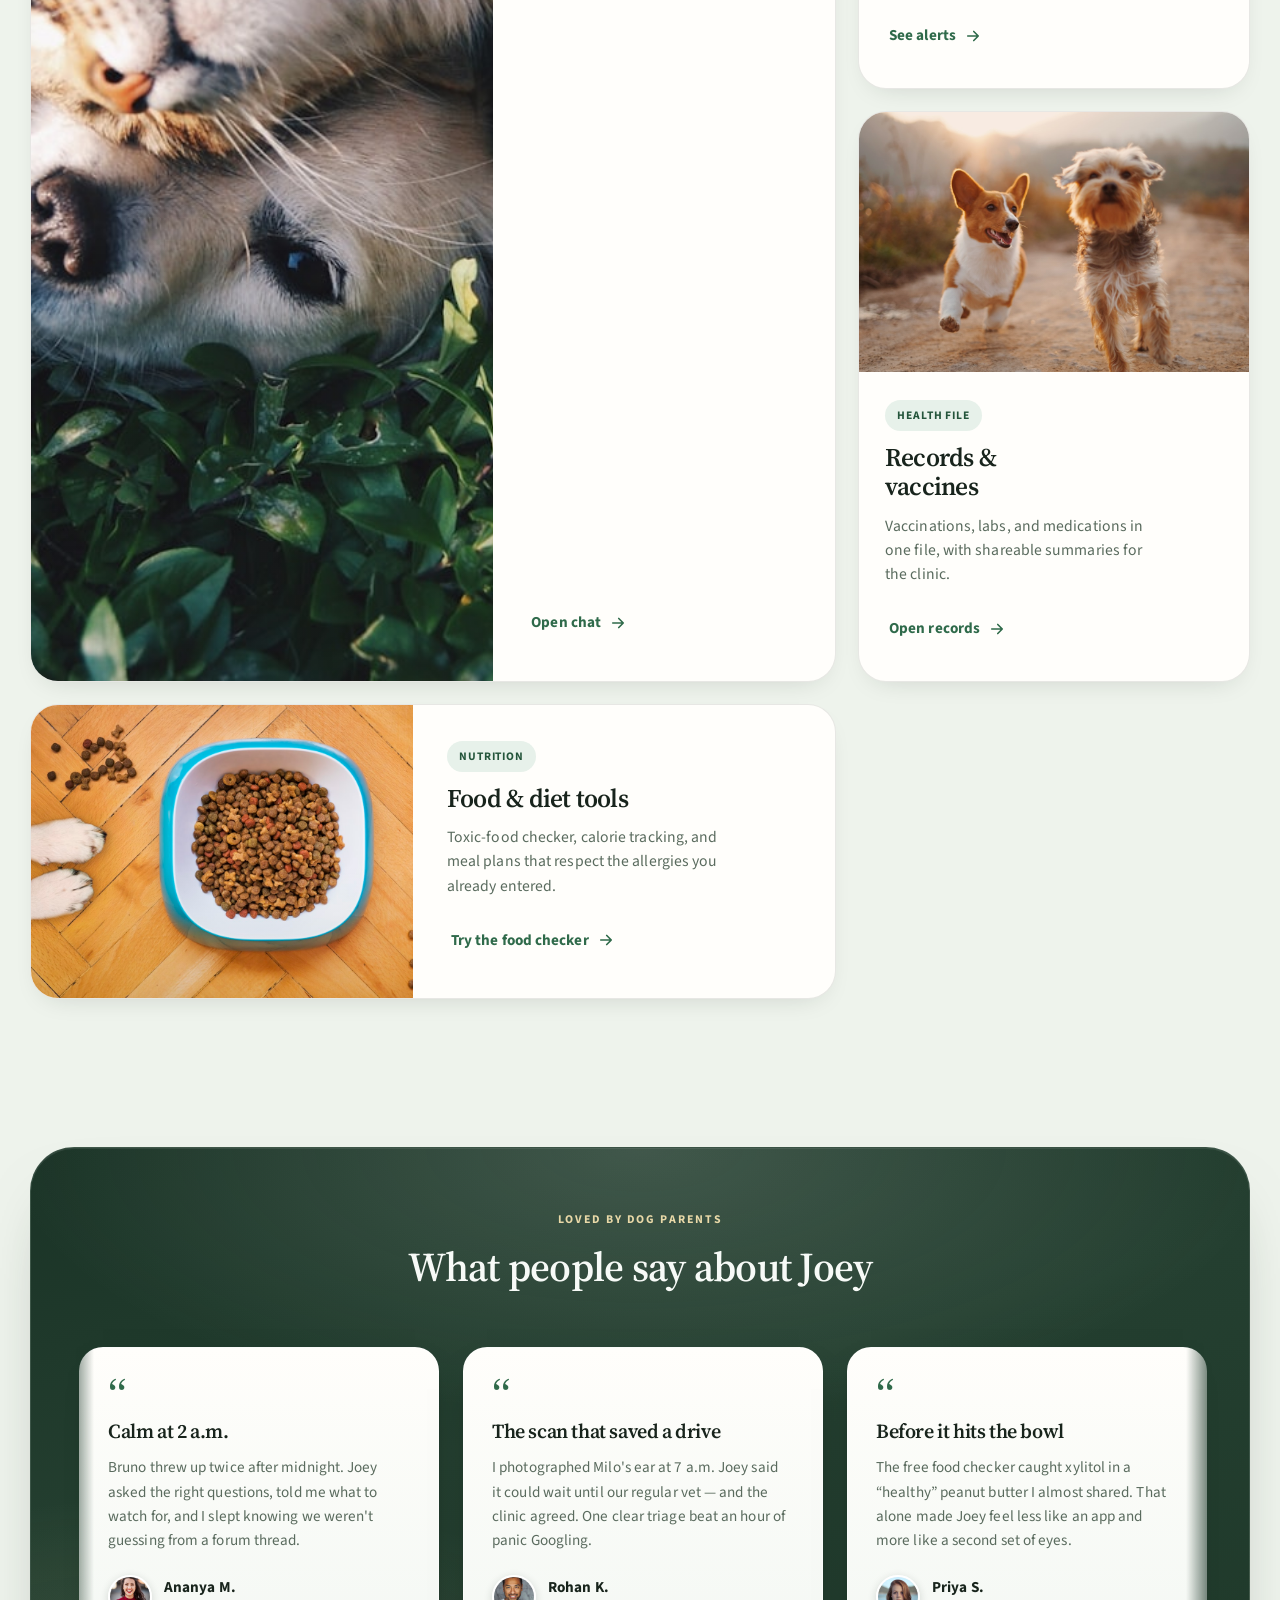
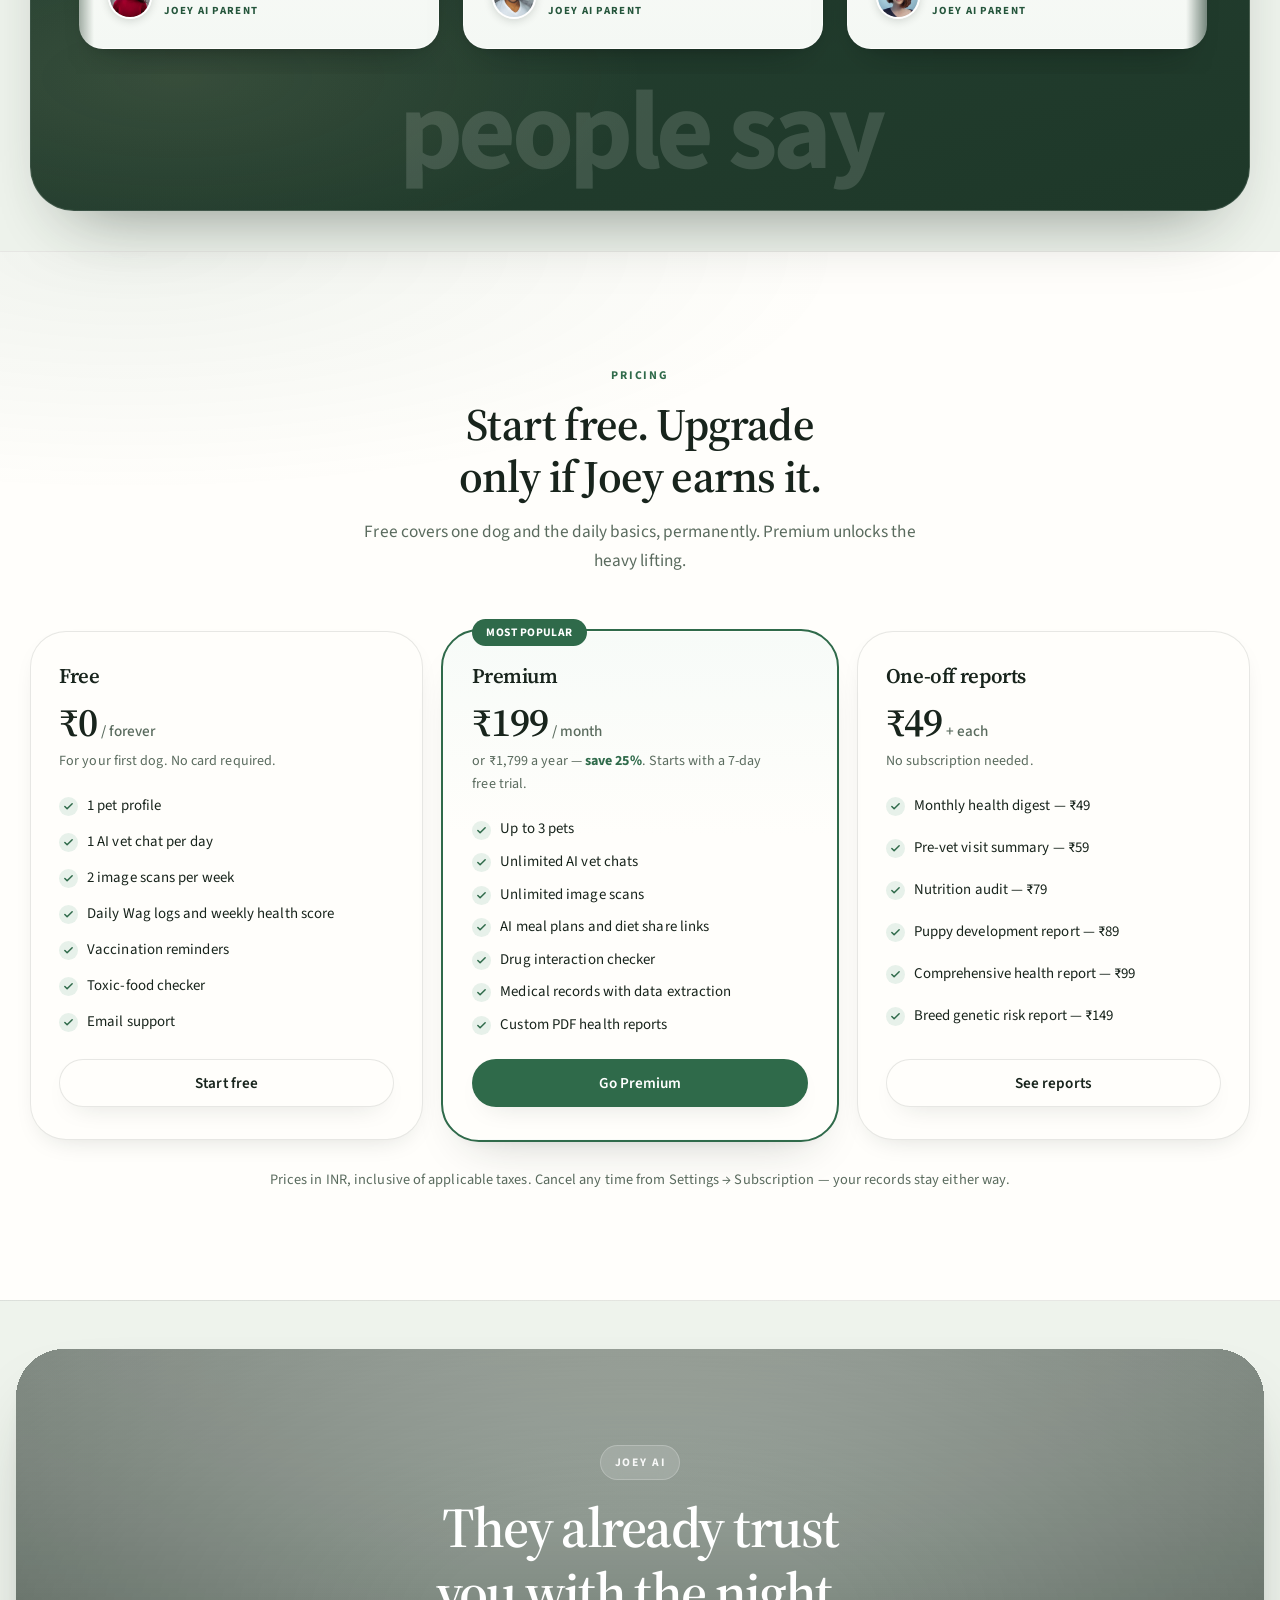
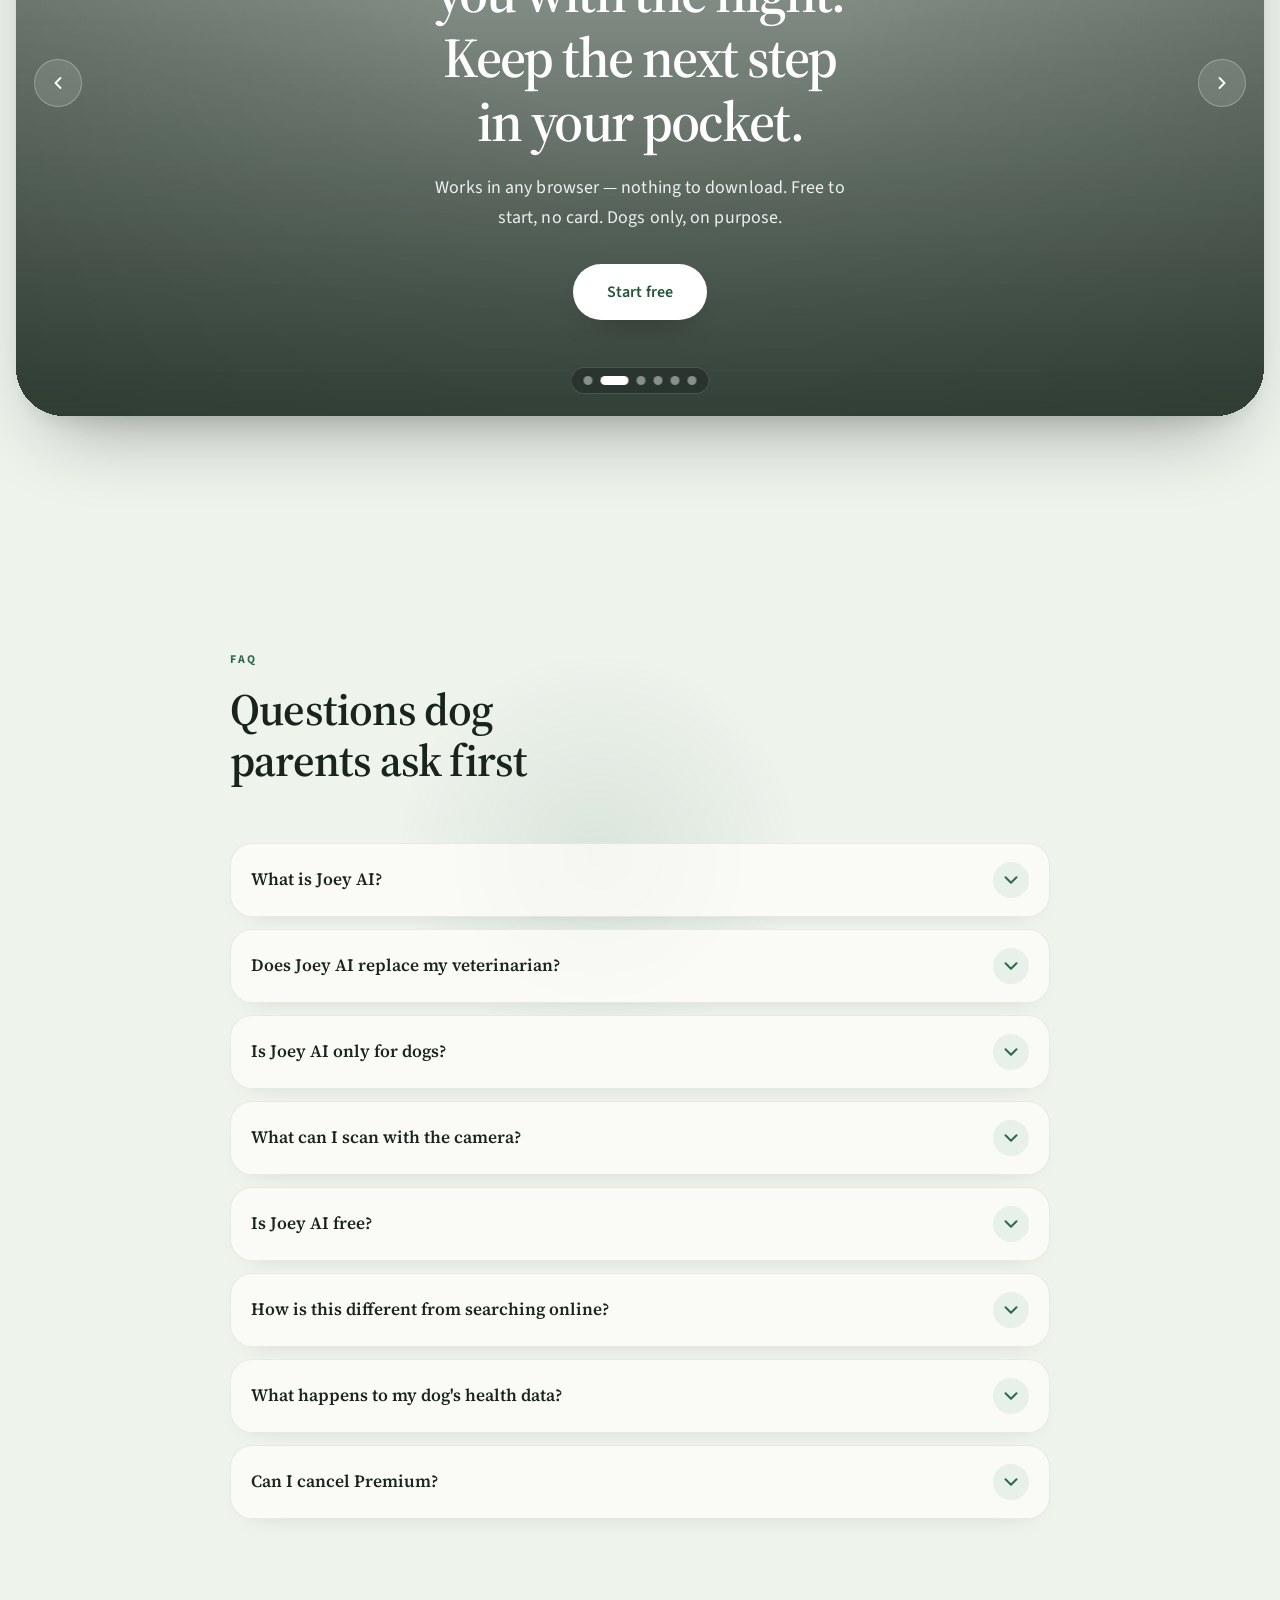
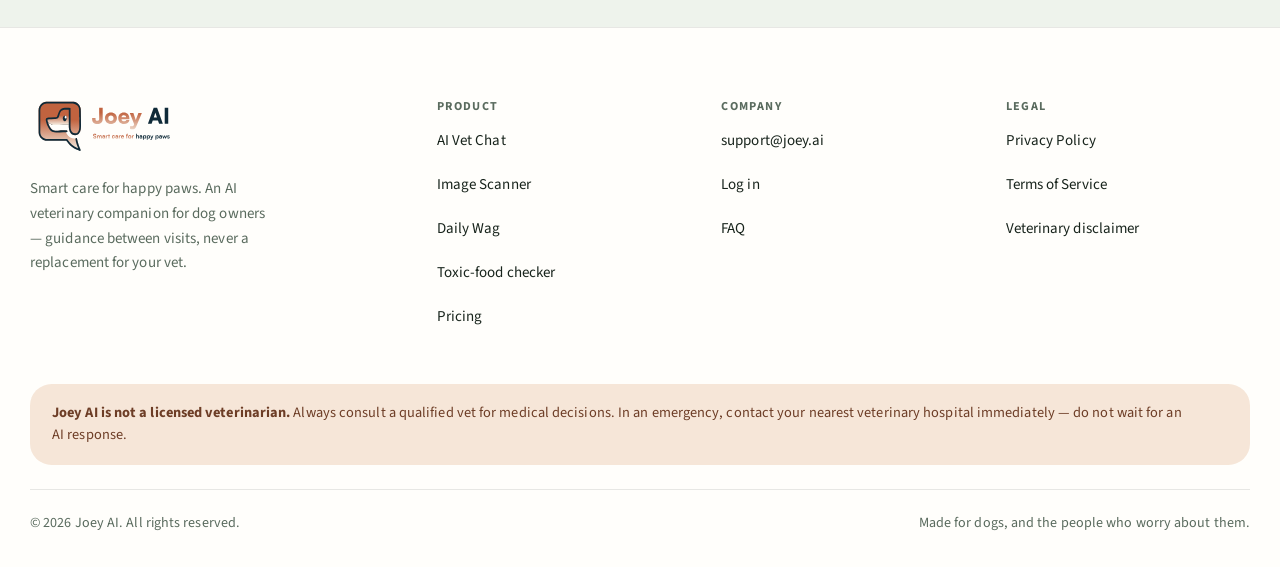
==== commit d9116009: "Add on-site feature demos and route landing CTAs to them. Co-authored-by: Cursor <cursoragent@cursor" ====
--- a/index.html
+++ b/index.html
@@ -253,8 +253,8 @@
 
           <div class="hero-actions">
             <a class="btn btn-primary btn-lg" href="https://joey.ai/signup" data-cta="signup" data-analytics="hero">Start free</a>
-            <a class="text-link" href="#check">
-              Try the food checker
+            <a class="text-link" href="demo/check-pet.html" data-analytics="hero-checker">
+              Check your pet, Free
               <svg viewBox="0 0 24 24" fill="none" stroke="currentColor" stroke-width="2.2" stroke-linecap="round" stroke-linejoin="round" aria-hidden="true"><path d="M5 12h14M13 6l6 6-6 6" /></svg>
             </a>
           </div>
@@ -306,7 +306,7 @@
                 <p class="trust-card__lede">Free AI vet chats, every day, forever.</p>
                 <p class="trust-card__notes">Includes: triage in plain language, breed-aware replies, and a clear next step for tonight.</p>
                 <div class="trust-card__actions">
-                  <a class="btn btn-primary trust-card__cta" href="#feature-chat">Open chat</a>
+                  <a class="btn btn-primary trust-card__cta" href="demo/chat.html">Open chat</a>
                 </div>
               </div>
               <div class="trust-card__media">
@@ -324,7 +324,7 @@
                 <p class="trust-card__lede">Skin, eye, ear, wound, dental, stool.</p>
                 <p class="trust-card__notes">Includes: location, colour, and pattern read against your dog’s breed and medications.</p>
                 <div class="trust-card__actions">
-                  <a class="btn btn-primary trust-card__cta" href="#feature-scan">See scanners</a>
+                  <a class="btn btn-primary trust-card__cta" href="demo/scanner.html">See scanners</a>
                 </div>
               </div>
               <div class="trust-card__media">
@@ -332,7 +332,7 @@
               </div>
             </article>
 
-            <article class="trust-card trust-card--wag" data-trust-card data-href="#feature-wag">
+            <article class="trust-card trust-card--wag" data-trust-card data-href="demo/daily-wag.html">
               <div class="trust-card__copy">
                 <div class="trust-card__meta">
                   <span class="trust-card__chip">Health · Daily Wag</span>
@@ -342,7 +342,7 @@
                 <p class="trust-card__lede">A weekly health score from one-minute logs.</p>
                 <p class="trust-card__notes">Includes: energy, appetite, stool, and mood tracked as a calm weekly picture.</p>
                 <div class="trust-card__actions">
-                  <a class="btn btn-primary trust-card__cta" href="#feature-wag">View Daily Wag</a>
+                  <a class="btn btn-primary trust-card__cta" href="https://joey.ai/signup" data-cta="fitness" data-analytics="trust-wag">Try Daily Wag</a>
                 </div>
               </div>
               <div class="trust-card__media">
@@ -468,7 +468,7 @@
         </div>
 
         <div class="feature-spotlights" data-reveal-stagger>
-          <a class="spotlight-card spotlight-card--chat spotlight-card--tilt-l" href="#feature-chat">
+          <a class="spotlight-card spotlight-card--chat spotlight-card--tilt-l" href="demo/chat.html">
             <div class="spotlight-card__media">
               <img src="assets/photo-chat.jpg" width="1200" height="800" loading="lazy" decoding="async" alt="A happy dog smiling at the camera on a beach" />
               <span class="spotlight-card__index" aria-hidden="true">01</span>
@@ -482,7 +482,7 @@
               </span>
             </div>
           </a>
-          <a class="spotlight-card spotlight-card--scan spotlight-card--tilt-r" href="#feature-scan">
+          <a class="spotlight-card spotlight-card--scan spotlight-card--tilt-r" href="demo/scanner.html">
             <div class="spotlight-card__media">
               <img src="assets/photo-scan.jpg" width="1200" height="800" loading="lazy" decoding="async" alt="A dog running freely along the shore" />
               <span class="spotlight-card__index" aria-hidden="true">02</span>
@@ -496,7 +496,7 @@
               </span>
             </div>
           </a>
-          <a class="spotlight-card spotlight-card--wag spotlight-card--tilt-l" href="#feature-wag">
+          <a class="spotlight-card spotlight-card--wag spotlight-card--tilt-l" href="demo/daily-wag.html">
             <div class="spotlight-card__media">
               <img src="assets/photo-wag.jpg" width="1200" height="1500" loading="lazy" decoding="async" alt="A golden retriever puppy outdoors in soft natural light" />
               <span class="spotlight-card__index" aria-hidden="true">03</span>
@@ -663,6 +663,9 @@
               flags the drift you'd otherwise miss — the 5% weight drop, the quiet Tuesday, the itch that stopped
               being "just seasonal".
             </p>
+            <p class="feature-cta">
+              <a class="btn btn-primary" href="https://joey.ai/signup" data-cta="fitness" data-analytics="feature-wag">Try Daily Wag — free</a>
+            </p>
           </div>
 
           <div class="feature-visual" data-reveal>
@@ -857,7 +860,7 @@
               <span class="service-card__tag">Breed care</span>
               <h3>Breed alerts</h3>
               <p>Breed-specific risks and what to watch this season — not a generic "all dogs" article.</p>
-              <a class="service-card__cta" href="https://joey.ai/signup" data-cta="signup" data-analytics="explore-breed">
+              <a class="service-card__cta" href="https://joey.ai/signup" data-cta="breedAlerts" data-analytics="explore-breed">
                 See alerts
                 <svg viewBox="0 0 24 24" fill="none" stroke="currentColor" stroke-width="2.2" stroke-linecap="round" stroke-linejoin="round" aria-hidden="true"><path d="M5 12h14M13 6l6 6-6 6" /></svg>
               </a>
@@ -879,7 +882,7 @@
               <span class="service-card__tag">Health file</span>
               <h3>Records &amp; vaccines</h3>
               <p>Vaccinations, labs, and medications in one file, with shareable summaries for the clinic.</p>
-              <a class="service-card__cta" href="https://joey.ai/signup" data-cta="signup" data-analytics="explore-records">
+              <a class="service-card__cta" href="https://joey.ai/signup" data-cta="healthFile" data-analytics="explore-records">
                 Open records
                 <svg viewBox="0 0 24 24" fill="none" stroke="currentColor" stroke-width="2.2" stroke-linecap="round" stroke-linejoin="round" aria-hidden="true"><path d="M5 12h14M13 6l6 6-6 6" /></svg>
               </a>
--- a/styles.css
+++ b/styles.css
@@ -4222,3 +4222,2250 @@
   body { background: #fff; }
   .legal { padding: 0; }
 }
+
+/* ==========================================================================
+   Feature demos — /demo/*
+   ========================================================================== */
+
+.sr-only {
+  position: absolute;
+  width: 1px;
+  height: 1px;
+  padding: 0;
+  margin: -1px;
+  overflow: hidden;
+  clip: rect(0, 0, 0, 0);
+  white-space: nowrap;
+  border: 0;
+}
+
+body.demo-page {
+  background: var(--linen);
+  color: var(--ink);
+  min-height: 100vh;
+}
+
+.demo-header {
+  position: sticky;
+  top: 0;
+  z-index: 40;
+  background: rgba(238, 243, 236, 0.92);
+  backdrop-filter: blur(12px);
+  border-bottom: 1px solid var(--border);
+}
+
+.demo-header__inner {
+  display: grid;
+  grid-template-columns: 1fr auto 1fr;
+  align-items: center;
+  gap: 1rem;
+  padding: 0.85rem 0;
+}
+
+.demo-header__logo img {
+  height: 2.75rem;
+  width: auto;
+}
+
+.demo-header__center {
+  text-align: center;
+}
+
+.demo-header__title {
+  margin: 0.15rem 0 0;
+  font-family: var(--font-display);
+  font-size: 1.15rem;
+  font-weight: 600;
+  letter-spacing: -0.02em;
+}
+
+.demo-header__actions {
+  display: flex;
+  justify-content: flex-end;
+  gap: 0.5rem;
+  flex-wrap: wrap;
+}
+
+.demo-badge {
+  display: inline-block;
+  padding: 0.2rem 0.65rem;
+  border-radius: 999px;
+  background: var(--sage-tint);
+  color: var(--sage-dark);
+  font-size: 0.7rem;
+  font-weight: 700;
+  letter-spacing: 0.08em;
+  text-transform: uppercase;
+}
+
+.demo-main {
+  padding: 1.5rem 0 3rem;
+}
+
+.demo-chat-layout {
+  display: grid;
+  grid-template-columns: minmax(240px, 300px) minmax(0, 1fr);
+  gap: 1.25rem;
+  align-items: start;
+}
+
+.demo-panel {
+  background: var(--card);
+  border: 1px solid var(--border);
+  border-radius: var(--radius-2xl);
+  padding: 1rem 1.1rem;
+  box-shadow: var(--shadow-soft);
+}
+
+.demo-panel + .demo-panel {
+  margin-top: 0.85rem;
+}
+
+.demo-panel__label {
+  margin: 0 0 0.65rem;
+  font-size: 0.68rem;
+  font-weight: 700;
+  letter-spacing: 0.12em;
+  text-transform: uppercase;
+  color: var(--textmuted);
+}
+
+.demo-pet-chip {
+  display: flex;
+  align-items: center;
+  gap: 0.75rem;
+}
+
+.demo-pet-chip img {
+  width: 48px;
+  height: 48px;
+  border-radius: 50%;
+  object-fit: cover;
+  border: 2px solid var(--sage-tint);
+}
+
+.demo-pet-chip strong {
+  display: block;
+  font-size: 0.95rem;
+}
+
+.demo-pet-chip span {
+  display: block;
+  font-size: 0.78rem;
+  color: var(--textmuted);
+}
+
+.demo-session {
+  display: block;
+  width: 100%;
+  margin-top: 0.35rem;
+  padding: 0.7rem 0.85rem;
+  border: none;
+  border-radius: 1rem;
+  background: transparent;
+  text-align: left;
+  font: inherit;
+  font-size: 0.88rem;
+  color: var(--textmuted);
+  cursor: pointer;
+  transition: background var(--t) var(--ease);
+}
+
+.demo-session.is-active {
+  background: var(--sage-tint);
+  color: var(--ink);
+  font-weight: 600;
+}
+
+.demo-session:hover {
+  background: rgba(231, 241, 234, 0.65);
+}
+
+.demo-prompts {
+  display: flex;
+  flex-direction: column;
+  gap: 0.45rem;
+}
+
+.demo-prompt {
+  padding: 0.65rem 0.8rem;
+  border: 1px solid var(--border);
+  border-radius: 999px;
+  background: #fff;
+  text-align: left;
+  font: inherit;
+  font-size: 0.78rem;
+  line-height: 1.35;
+  color: var(--ink);
+  cursor: pointer;
+  transition: border-color var(--t) var(--ease), background var(--t) var(--ease);
+}
+
+.demo-prompt:hover {
+  border-color: var(--sage);
+  background: var(--sage-tint);
+}
+
+.demo-disclaimer {
+  margin: 1rem 0 0;
+  font-size: 0.75rem;
+  line-height: 1.45;
+  color: var(--textmuted);
+}
+
+.demo-quota {
+  margin: 0;
+  font-size: 0.92rem;
+  line-height: 1.45;
+  color: var(--ink);
+}
+
+.demo-quota strong {
+  color: var(--sage-dark);
+  font-size: 1.1rem;
+}
+
+.demo-quota-hint {
+  margin: 8px 0 0;
+  font-size: 0.78rem;
+  line-height: 1.45;
+  color: var(--textmuted);
+}
+
+.demo-limit-banner {
+  margin-top: 0.85rem;
+  padding: 1rem 1.1rem;
+  border: 1px solid rgba(47, 106, 74, 0.22);
+  border-radius: var(--radius-2xl);
+  background: var(--sage-tint);
+  text-align: center;
+}
+
+.demo-limit-banner__title {
+  margin: 0;
+  font-family: var(--font-display);
+  font-size: 1.05rem;
+  font-weight: 600;
+  color: var(--ink);
+}
+
+.demo-limit-banner__text {
+  margin: 8px 0 14px;
+  font-size: 0.84rem;
+  line-height: 1.5;
+  color: var(--textmuted);
+}
+
+.demo-compose-limit {
+  padding: 12px 16px;
+  border-top: 1px solid var(--border);
+  background: var(--sage-tint);
+  text-align: center;
+  font-size: 0.88rem;
+  color: var(--ink);
+}
+
+.demo-compose-limit a {
+  color: var(--sage-dark);
+  font-weight: 700;
+}
+
+.demo-chat-compose.is-locked {
+  opacity: 0.55;
+  pointer-events: none;
+}
+
+.demo-chat-send:disabled {
+  opacity: 0.45;
+  cursor: not-allowed;
+}
+
+.demo-chat-input:disabled {
+  background: var(--linen);
+  cursor: not-allowed;
+}
+
+.demo-prompt:disabled {
+  opacity: 0.5;
+  cursor: not-allowed;
+}
+
+.demo-msg__limit-note {
+  margin: 12px 0 0;
+  padding-top: 12px;
+  border-top: 1px solid var(--border);
+  font-size: 0.82rem;
+  line-height: 1.5;
+  color: var(--textmuted);
+}
+
+.demo-msg__limit-note a {
+  color: var(--sage-dark);
+  font-weight: 700;
+}
+
+.demo-chat-card {
+  display: flex;
+  flex-direction: column;
+  min-height: min(78vh, 720px);
+  background: var(--card);
+  border: 1px solid var(--border);
+  border-radius: var(--radius-3xl);
+  box-shadow: var(--shadow-card);
+  overflow: hidden;
+}
+
+.demo-chat-card__head {
+  display: flex;
+  align-items: flex-start;
+  justify-content: space-between;
+  gap: 1rem;
+  padding: 1.1rem 1.25rem;
+  border-bottom: 1px solid var(--border);
+  background: linear-gradient(180deg, #fffefb 0%, #f8fbf9 100%);
+}
+
+.demo-chat-card__eyebrow {
+  margin: 0;
+  font-size: 0.72rem;
+  font-weight: 700;
+  letter-spacing: 0.1em;
+  text-transform: uppercase;
+  color: var(--sage);
+}
+
+.demo-chat-card__sub {
+  margin: 0.25rem 0 0;
+  font-size: 0.82rem;
+  color: var(--textmuted);
+  max-width: 36ch;
+}
+
+.demo-live-dot {
+  width: 10px;
+  height: 10px;
+  margin-top: 0.35rem;
+  border-radius: 50%;
+  background: var(--sage);
+  box-shadow: 0 0 0 4px rgba(47, 106, 74, 0.18);
+  flex-shrink: 0;
+}
+
+.demo-chat-messages {
+  flex: 1;
+  overflow-y: auto;
+  padding: 1.25rem;
+  display: flex;
+  flex-direction: column;
+  gap: 0.85rem;
+  background: var(--linen);
+}
+
+.demo-msg {
+  display: flex;
+}
+
+.demo-msg--user {
+  justify-content: flex-end;
+}
+
+.demo-msg--assistant {
+  justify-content: flex-start;
+}
+
+.demo-msg__bubble {
+  max-width: min(85%, 520px);
+  padding: 0.85rem 1rem;
+  border-radius: 1.35rem;
+  font-size: 0.92rem;
+  line-height: 1.55;
+}
+
+.demo-msg--user .demo-msg__bubble {
+  background: var(--sage);
+  color: #fff;
+  border-bottom-right-radius: 0.35rem;
+}
+
+.demo-msg--assistant .demo-msg__bubble {
+  background: #fff;
+  color: var(--ink);
+  border: 1px solid var(--border);
+  border-bottom-left-radius: 0.35rem;
+}
+
+.demo-msg__text {
+  margin: 0;
+}
+
+.demo-msg__time {
+  display: block;
+  margin-top: 0.45rem;
+  font-size: 0.68rem;
+  opacity: 0.7;
+}
+
+.demo-triage {
+  display: inline-block;
+  margin-top: 0.65rem;
+  padding: 0.2rem 0.55rem;
+  border-radius: 999px;
+  font-size: 0.68rem;
+  font-weight: 700;
+  letter-spacing: 0.06em;
+  text-transform: uppercase;
+}
+
+.demo-triage--emergency { background: var(--danger-tint); color: var(--danger); }
+.demo-triage--urgent { background: #f5f0d6; color: #6b5a12; }
+.demo-triage--monitor { background: var(--terracotta-light); color: var(--terracotta-dark); }
+.demo-triage--routine { background: var(--sage-tint); color: var(--sage-dark); }
+
+.demo-msg__bubble--typing {
+  display: flex;
+  align-items: center;
+  gap: 0.65rem;
+  background: var(--sage-tint);
+  border-color: transparent;
+}
+
+.demo-typing-dots {
+  display: inline-flex;
+  gap: 0.25rem;
+}
+
+.demo-typing-dots span {
+  width: 7px;
+  height: 7px;
+  border-radius: 50%;
+  background: var(--sage);
+  animation: demo-bounce 1.2s infinite ease-in-out;
+}
+
+.demo-typing-dots span:nth-child(2) { animation-delay: 0.15s; }
+.demo-typing-dots span:nth-child(3) { animation-delay: 0.3s; }
+
+.demo-typing-label {
+  font-size: 0.82rem;
+  color: var(--textmuted);
+}
+
+@keyframes demo-bounce {
+  0%, 80%, 100% { transform: translateY(0); opacity: 0.45; }
+  40% { transform: translateY(-4px); opacity: 1; }
+}
+
+.demo-chat-compose {
+  padding: 0.85rem 1rem 1rem;
+  border-top: 1px solid var(--border);
+  background: #fff;
+}
+
+.demo-chat-form {
+  display: flex;
+  align-items: center;
+  gap: 0.25rem;
+  width: 100%;
+  min-width: 0;
+  padding: 0.35rem 0.4rem 0.35rem 0.2rem;
+  border: 1px solid var(--border);
+  border-radius: 1.5rem;
+  background: var(--linen);
+  transition:
+    border-color var(--t) var(--ease),
+    box-shadow var(--t) var(--ease);
+}
+
+.demo-chat-form:focus-within {
+  border-color: rgba(47, 106, 74, 0.45);
+  box-shadow: 0 0 0 3px rgba(47, 106, 74, 0.1);
+  background: #fff;
+}
+
+.demo-chat-tools {
+  display: flex;
+  flex-shrink: 0;
+  gap: 0;
+}
+
+.demo-chat-tool {
+  display: inline-flex;
+  align-items: center;
+  justify-content: center;
+  width: 2.25rem;
+  height: 2.25rem;
+  border: none;
+  border-radius: 50%;
+  background: transparent;
+  color: var(--textmuted);
+  cursor: default;
+  opacity: 0.55;
+}
+
+.demo-chat-tool svg {
+  width: 1.05rem;
+  height: 1.05rem;
+}
+
+.demo-chat-mic {
+  position: relative;
+  display: inline-flex;
+  align-items: center;
+  justify-content: center;
+  flex-shrink: 0;
+  width: 2.25rem;
+  height: 2.25rem;
+  border: none;
+  border-radius: 50%;
+  background: transparent;
+  color: var(--textmuted);
+  cursor: pointer;
+  transition:
+    background var(--t) var(--ease),
+    color var(--t) var(--ease),
+    transform var(--t) var(--ease);
+}
+
+.demo-chat-mic:hover:not(:disabled) {
+  background: rgba(47, 106, 74, 0.08);
+  color: var(--sage-dark);
+}
+
+.demo-chat-mic.is-listening {
+  background: var(--sage);
+  color: #fff;
+}
+
+.demo-chat-mic:disabled {
+  opacity: 0.45;
+  cursor: not-allowed;
+}
+
+.demo-chat-mic__icon {
+  position: relative;
+  z-index: 1;
+  width: 1.05rem;
+  height: 1.05rem;
+}
+
+.demo-chat-mic__pulse {
+  display: none;
+  position: absolute;
+  inset: 0;
+  border-radius: 50%;
+  background: rgba(47, 106, 74, 0.35);
+  animation: demo-mic-ping 1.4s ease-out infinite;
+}
+
+.demo-chat-mic.is-listening .demo-chat-mic__pulse {
+  display: block;
+}
+
+@keyframes demo-mic-ping {
+  0% { transform: scale(0.85); opacity: 0.7; }
+  70% { transform: scale(1.35); opacity: 0; }
+  100% { transform: scale(1.35); opacity: 0; }
+}
+
+.demo-chat-input {
+  flex: 1;
+  min-width: 0;
+  min-height: 2.25rem;
+  max-height: 120px;
+  padding: 0.55rem 0.35rem;
+  border: none;
+  border-radius: 0;
+  resize: none;
+  font: inherit;
+  font-size: 0.92rem;
+  line-height: 1.4;
+  background: transparent;
+}
+
+.demo-chat-input:focus {
+  outline: none;
+}
+
+.demo-chat-send {
+  display: inline-flex;
+  align-items: center;
+  justify-content: center;
+  flex-shrink: 0;
+  width: 2.5rem;
+  height: 2.5rem;
+  margin-right: 0.05rem;
+  border: none;
+  border-radius: 50%;
+  background: var(--sage);
+  color: #fff;
+  cursor: pointer;
+  transition: background var(--t) var(--ease), transform var(--t) var(--ease);
+}
+
+.demo-chat-send:hover:not(:disabled) {
+  background: var(--sage-dark);
+}
+
+.demo-chat-send:active:not(:disabled) {
+  transform: scale(0.96);
+}
+
+.demo-chat-send svg {
+  display: block;
+  width: 1.05rem;
+  height: 1.05rem;
+}
+
+.demo-chat-voice-error {
+  margin: 0.45rem 0.5rem 0;
+  font-size: 0.78rem;
+  font-weight: 500;
+  color: #9a4a2c;
+}
+
+@media (max-width: 900px) {
+  .demo-header__inner {
+    grid-template-columns: 1fr;
+    text-align: center;
+  }
+
+  .demo-header__actions {
+    justify-content: center;
+  }
+
+  .demo-header__logo {
+    justify-self: center;
+  }
+
+  .demo-chat-layout {
+    grid-template-columns: 1fr;
+  }
+
+  .demo-chat-sidebar {
+    order: 2;
+  }
+
+  .demo-chat-stage {
+    order: 1;
+  }
+}
+
+@media (prefers-reduced-motion: reduce) {
+  .demo-typing-dots span {
+    animation: none;
+    opacity: 0.7;
+  }
+}
+
+/* --------------------------------------------------------------------------
+   Symptom checker flow — /demo/check-pet.html (landing theme)
+   -------------------------------------------------------------------------- */
+
+.demo-flow-page {
+  background: var(--linen);
+}
+
+.demo-flow-main {
+  padding-bottom: 4rem;
+}
+
+.flow-shell {
+  max-width: 620px;
+  margin: 0 auto;
+  padding: 28px 28px 32px;
+  background:
+    radial-gradient(120% 100% at 100% 0%, rgba(47, 106, 74, 0.07), transparent 55%),
+    var(--card);
+  border: 1px solid var(--border);
+  border-radius: var(--radius-3xl);
+  box-shadow: var(--shadow-card);
+}
+
+.flow-progress {
+  display: grid;
+  grid-template-columns: repeat(4, 1fr);
+  gap: 6px;
+  margin-bottom: 28px;
+}
+
+.flow-progress__seg {
+  height: 4px;
+  border-radius: 999px;
+  background: var(--sage-mist);
+  transition: background 320ms var(--ease);
+}
+
+.flow-progress__seg.is-done {
+  background: var(--sage);
+}
+
+.flow-body {
+  min-height: 320px;
+}
+
+.flow-panel {
+  animation: flow-fade 360ms var(--ease) both;
+}
+
+.flow-panel[hidden] {
+  display: none;
+}
+
+.flow-intro {
+  text-align: center;
+}
+
+.flow-intro .eyebrow {
+  justify-content: center;
+}
+
+.flow-title {
+  margin: 0;
+  font-family: var(--font-display);
+  font-size: clamp(1.85rem, 4.5vw, 2.45rem);
+  font-weight: 600;
+  letter-spacing: -0.03em;
+  line-height: 1.12;
+  color: var(--ink);
+}
+
+.flow-title--sm {
+  font-size: clamp(1.45rem, 3.5vw, 1.75rem);
+  text-align: left;
+}
+
+.flow-subtitle {
+  margin: 12px 0 0;
+  font-family: var(--font-display);
+  font-size: clamp(1rem, 2.4vw, 1.15rem);
+  font-style: italic;
+  color: var(--sage);
+  line-height: 1.45;
+}
+
+.flow-lede {
+  margin: 20px auto 0;
+  max-width: 46ch;
+  font-size: 0.98rem;
+  line-height: 1.65;
+  color: var(--textmuted);
+}
+
+.flow-start {
+  display: inline-flex;
+  align-items: center;
+  justify-content: center;
+  gap: 10px;
+  margin-top: 26px;
+}
+
+.flow-start svg {
+  width: 18px;
+  height: 18px;
+}
+
+.flow-start--full {
+  width: 100%;
+}
+
+.flow-trust {
+  margin: 18px 0 0;
+  font-size: 0.88rem;
+  color: var(--textmuted);
+}
+
+.flow-stars {
+  color: var(--gold);
+  letter-spacing: 0.06em;
+  margin-right: 6px;
+}
+
+.flow-fine {
+  margin: 24px 0 0;
+  font-size: 0.72rem;
+  line-height: 1.55;
+  color: var(--textmuted);
+  text-align: center;
+}
+
+.flow-back {
+  display: inline-flex;
+  align-items: center;
+  gap: 6px;
+  margin-bottom: 18px;
+  padding: 0;
+  border: none;
+  background: none;
+  min-height: 44px;
+  font: inherit;
+  font-size: 0.92rem;
+  cursor: pointer;
+  text-decoration: none;
+}
+
+.flow-back svg {
+  width: 16px;
+  height: 16px;
+}
+
+.flow-step-title {
+  margin: 0;
+  font-family: var(--font-display);
+  font-size: clamp(1.5rem, 3.8vw, 1.9rem);
+  font-weight: 600;
+  letter-spacing: -0.02em;
+  line-height: 1.15;
+  color: var(--ink);
+}
+
+.flow-step-hint {
+  margin: 10px 0 22px;
+  font-size: 0.95rem;
+  color: var(--textmuted);
+}
+
+.flow-grid {
+  display: grid;
+  grid-template-columns: repeat(2, minmax(0, 1fr));
+  gap: 12px;
+}
+
+.flow-card {
+  display: flex;
+  flex-direction: column;
+  align-items: center;
+  justify-content: center;
+  gap: 12px;
+  min-height: 118px;
+  padding: 18px 14px;
+  border: 1px solid var(--border);
+  border-radius: var(--radius-2xl);
+  background: var(--linen);
+  font: inherit;
+  color: var(--ink);
+  cursor: pointer;
+  box-shadow: var(--shadow-soft);
+  transition:
+    border-color var(--t) var(--ease),
+    background var(--t) var(--ease),
+    box-shadow var(--t) var(--ease),
+    transform var(--t) var(--ease);
+}
+
+.flow-card:hover {
+  border-color: rgba(47, 106, 74, 0.28);
+  box-shadow: var(--shadow-chunky-lift);
+  transform: translateY(-2px);
+}
+
+.flow-card.is-selected {
+  border-color: var(--sage);
+  background: var(--sage-tint);
+  box-shadow: 0 0 0 3px rgba(47, 106, 74, 0.12);
+}
+
+.flow-card__icon {
+  display: flex;
+  align-items: center;
+  justify-content: center;
+  width: 44px;
+  height: 44px;
+  border-radius: 50%;
+  background: var(--sage-tint);
+  color: var(--sage);
+}
+
+.flow-card__icon svg {
+  width: 26px;
+  height: 26px;
+}
+
+.flow-card__label {
+  font-size: 0.92rem;
+  font-weight: 600;
+  text-align: center;
+  line-height: 1.3;
+}
+
+.flow-options {
+  display: flex;
+  flex-direction: column;
+  gap: 10px;
+}
+
+.flow-option {
+  width: 100%;
+  padding: 1rem 1.15rem;
+  border: 1px solid var(--border);
+  border-radius: var(--radius-2xl);
+  background: var(--linen);
+  text-align: left;
+  font: inherit;
+  font-size: 0.95rem;
+  font-weight: 600;
+  color: var(--ink);
+  cursor: pointer;
+  box-shadow: var(--shadow-soft);
+  transition:
+    border-color var(--t) var(--ease),
+    background var(--t) var(--ease),
+    transform var(--t) var(--ease);
+}
+
+.flow-option:hover {
+  border-color: rgba(47, 106, 74, 0.28);
+  background: var(--sage-tint);
+  transform: translateY(-1px);
+}
+
+.flow-option.is-selected {
+  border-color: var(--sage);
+  background: var(--sage-tint);
+}
+
+.flow-result__card {
+  margin-top: 18px;
+  padding: 22px 20px;
+  border: 1px solid var(--border);
+  border-radius: var(--radius-2xl);
+  background: var(--linen);
+  box-shadow: var(--shadow-soft);
+}
+
+.flow-result__headline {
+  margin: 12px 0 0;
+  font-family: var(--font-display);
+  font-size: 1.3rem;
+  font-weight: 600;
+  letter-spacing: -0.02em;
+  color: var(--ink);
+}
+
+.flow-result__body {
+  margin: 10px 0 0;
+  font-size: 0.95rem;
+  line-height: 1.6;
+  color: var(--textmuted);
+}
+
+.flow-result__watch {
+  margin-top: 20px;
+  padding-top: 18px;
+  border-top: 1px solid var(--border);
+}
+
+.flow-result__watch-label {
+  margin: 0 0 8px;
+  font-size: 0.72rem;
+  font-weight: 700;
+  letter-spacing: 0.1em;
+  text-transform: uppercase;
+  color: var(--sage);
+}
+
+.flow-result__watch ul,
+.flow-result__next ul {
+  margin: 0;
+  padding-left: 1.15rem;
+  font-size: 0.9rem;
+  line-height: 1.55;
+  color: var(--ink);
+}
+
+.flow-result__next {
+  margin-top: 16px;
+}
+
+.flow-result__cta {
+  margin-top: 24px;
+  text-align: center;
+}
+
+.flow-link-secondary {
+  display: inline-flex;
+  margin-top: 14px;
+}
+
+.flow-link-secondary--btn {
+  display: flex;
+  justify-content: center;
+  margin: 10px auto 0;
+  padding: 0;
+  border: none;
+  background: none;
+  cursor: pointer;
+}
+
+@keyframes flow-fade {
+  from { opacity: 0; transform: translateY(10px); }
+  to { opacity: 1; transform: none; }
+}
+
+@media (max-width: 640px) {
+  .flow-shell {
+    padding: 22px 18px 26px;
+    border-radius: var(--radius-2xl);
+  }
+
+  .flow-grid {
+    gap: 10px;
+  }
+
+  .flow-card {
+    min-height: 104px;
+    padding: 14px 10px;
+  }
+
+  .flow-card__label {
+    font-size: 0.84rem;
+  }
+}
+
+@media (prefers-reduced-motion: reduce) {
+  .flow-panel {
+    animation: none;
+  }
+
+  .flow-card:hover,
+  .flow-option:hover {
+    transform: none;
+  }
+}
+
+/* --------------------------------------------------------------------------
+   Image scanner demo — /demo/scanner.html
+   -------------------------------------------------------------------------- */
+
+.demo-scanner-layout {
+  display: grid;
+  grid-template-columns: minmax(220px, 280px) minmax(0, 1fr);
+  gap: 1.25rem;
+  align-items: start;
+}
+
+.demo-scan-types {
+  display: flex;
+  flex-direction: column;
+  gap: 0.4rem;
+}
+
+.demo-scan-type {
+  width: 100%;
+  padding: 0.65rem 0.85rem;
+  border: 1px solid var(--border);
+  border-radius: 999px;
+  background: var(--linen);
+  text-align: left;
+  font: inherit;
+  font-size: 0.84rem;
+  font-weight: 600;
+  color: var(--ink);
+  cursor: pointer;
+  transition: border-color var(--t) var(--ease), background var(--t) var(--ease);
+}
+
+.demo-scan-type:hover {
+  border-color: rgba(47, 106, 74, 0.28);
+  background: var(--sage-tint);
+}
+
+.demo-scan-type.is-active {
+  border-color: var(--sage);
+  background: var(--sage-tint);
+  color: var(--sage-dark);
+}
+
+.demo-scan-type:disabled {
+  opacity: 0.5;
+  cursor: not-allowed;
+}
+
+.demo-scan-tips {
+  margin: 0;
+  padding-left: 1.1rem;
+  font-size: 0.84rem;
+  line-height: 1.55;
+  color: var(--textmuted);
+}
+
+.demo-scanner-card {
+  display: flex;
+  flex-direction: column;
+  min-height: min(78vh, 720px);
+  background: var(--card);
+  border: 1px solid var(--border);
+  border-radius: var(--radius-3xl);
+  box-shadow: var(--shadow-card);
+  overflow: hidden;
+}
+
+.demo-scanner-body {
+  flex: 1;
+  display: flex;
+  flex-direction: column;
+  gap: 0;
+  background: var(--linen);
+}
+
+.demo-scanner-preview {
+  position: relative;
+  padding: 1.25rem;
+}
+
+.demo-scanner-source {
+  display: grid;
+  grid-template-columns: 1fr 1fr;
+  gap: 8px;
+  margin-bottom: 14px;
+  padding: 4px;
+  border-radius: 999px;
+  background: var(--linen);
+  border: 1px solid var(--border);
+}
+
+.demo-scanner-source__btn {
+  padding: 0.55rem 0.85rem;
+  border: none;
+  border-radius: 999px;
+  background: transparent;
+  font: inherit;
+  font-size: 0.84rem;
+  font-weight: 600;
+  color: var(--textmuted);
+  cursor: pointer;
+  transition: background var(--t) var(--ease), color var(--t) var(--ease);
+}
+
+.demo-scanner-source__btn.is-active {
+  background: var(--card);
+  color: var(--sage-dark);
+  box-shadow: var(--shadow-soft);
+}
+
+.demo-scanner-source__btn:disabled {
+  opacity: 0.5;
+  cursor: not-allowed;
+}
+
+.demo-scanner-upload {
+  margin-bottom: 14px;
+  padding: 14px;
+  border: 1px dashed rgba(47, 106, 74, 0.35);
+  border-radius: var(--radius-2xl);
+  background: rgba(231, 241, 234, 0.45);
+  text-align: center;
+}
+
+.demo-scanner-upload[hidden] {
+  display: none;
+}
+
+.demo-scanner-upload__hint {
+  margin: 0 0 12px;
+  font-size: 0.84rem;
+  line-height: 1.45;
+  color: var(--textmuted);
+}
+
+.demo-scanner-upload__actions {
+  display: flex;
+  flex-wrap: wrap;
+  gap: 10px;
+  justify-content: center;
+}
+
+.demo-scanner-upload__actions .btn {
+  display: inline-flex;
+  align-items: center;
+  gap: 8px;
+}
+
+.demo-scanner-upload__actions .btn svg {
+  width: 16px;
+  height: 16px;
+  flex-shrink: 0;
+}
+
+.demo-scanner-idle .btn:disabled {
+  opacity: 0.5;
+  cursor: not-allowed;
+  transform: none;
+  box-shadow: none;
+}
+
+.demo-scanner-frame {
+  position: relative;
+  margin: 0;
+  border-radius: var(--radius-2xl);
+  overflow: hidden;
+  border: 1px solid var(--border);
+  box-shadow: var(--shadow-soft);
+  background: #000;
+}
+
+.demo-scanner-frame.is-adjusting .demo-scanner-frame__preview,
+.demo-scanner-frame.is-adjusting .demo-scanner-frame__label {
+  display: none;
+}
+
+.demo-scanner-frame__preview {
+  display: block;
+  width: 100%;
+  max-height: 320px;
+  object-fit: cover;
+}
+
+.demo-scanner-adjust {
+  position: relative;
+}
+
+.demo-scanner-adjust[hidden] {
+  display: none;
+}
+
+.demo-scanner-adjust__viewport {
+  position: relative;
+  height: 320px;
+  overflow: hidden;
+  cursor: grab;
+  touch-action: none;
+  user-select: none;
+  background: #0a100c;
+}
+
+.demo-scanner-adjust__viewport.is-dragging {
+  cursor: grabbing;
+}
+
+.demo-scanner-adjust__img {
+  position: absolute;
+  top: 0;
+  left: 0;
+  max-width: none;
+  pointer-events: none;
+  will-change: transform;
+}
+
+.demo-scanner-adjust__hint {
+  position: absolute;
+  left: 12px;
+  right: 12px;
+  bottom: 12px;
+  padding: 0.35rem 0.65rem;
+  border-radius: 999px;
+  background: rgba(18, 26, 21, 0.72);
+  color: #fff;
+  font-size: 0.72rem;
+  font-weight: 600;
+  text-align: center;
+  pointer-events: none;
+}
+
+.demo-scanner-adjust-bar {
+  margin-top: 12px;
+  padding: 12px;
+  border: 1px solid var(--border);
+  border-radius: var(--radius-2xl);
+  background: var(--linen);
+  text-align: center;
+}
+
+.demo-scanner-adjust-bar[hidden] {
+  display: none;
+}
+
+.demo-scanner-adjust-bar__text {
+  margin: 0 0 10px;
+  font-size: 0.86rem;
+  color: var(--textmuted);
+}
+
+.demo-scanner-adjust-bar__actions {
+  display: flex;
+  flex-wrap: wrap;
+  gap: 8px;
+  justify-content: center;
+  align-items: center;
+}
+
+.demo-scanner-zoom {
+  width: 40px;
+  height: 40px;
+  border: 1px solid var(--border);
+  border-radius: 50%;
+  background: var(--card);
+  font-size: 1.2rem;
+  font-weight: 600;
+  line-height: 1;
+  color: var(--ink);
+  cursor: pointer;
+  transition: background var(--t) var(--ease);
+}
+
+.demo-scanner-zoom:hover {
+  background: var(--sage-tint);
+}
+
+.demo-scanner-frame__label {
+  position: absolute;
+  left: 12px;
+  bottom: 12px;
+  padding: 0.25rem 0.65rem;
+  border-radius: 999px;
+  background: rgba(18, 26, 21, 0.72);
+  color: #fff;
+  font-size: 0.72rem;
+  font-weight: 600;
+  letter-spacing: 0.04em;
+}
+
+.demo-scanner-idle {
+  margin-top: 1.1rem;
+  text-align: center;
+}
+
+.demo-scanner-idle p {
+  margin: 0 0 14px;
+  font-size: 0.92rem;
+  color: var(--textmuted);
+}
+
+.demo-scanner-analyzing {
+  position: absolute;
+  inset: 1.25rem;
+  display: flex;
+  flex-direction: column;
+  align-items: center;
+  justify-content: center;
+  gap: 12px;
+  border-radius: var(--radius-2xl);
+  background: rgba(18, 26, 21, 0.55);
+  color: #fff;
+  font-weight: 600;
+}
+
+.demo-scanner-analyzing[hidden] {
+  display: none;
+}
+
+.demo-scanner-scanline {
+  width: 80%;
+  height: 3px;
+  border-radius: 999px;
+  background: linear-gradient(90deg, transparent, var(--sage-mist), transparent);
+  animation: scanline-move 1.2s ease-in-out infinite;
+}
+
+@keyframes scanline-move {
+  0%, 100% { transform: translateY(-40px); opacity: 0.4; }
+  50% { transform: translateY(40px); opacity: 1; }
+}
+
+.demo-scanner-result {
+  padding: 1.25rem 1.35rem 1.5rem;
+  border-top: 1px solid var(--border);
+  background: #fff;
+}
+
+.demo-scanner-result[hidden] {
+  display: none;
+}
+
+.demo-scanner-result__head {
+  display: flex;
+  align-items: center;
+  justify-content: space-between;
+  gap: 12px;
+  flex-wrap: wrap;
+}
+
+.demo-scanner-confidence {
+  font-size: 0.78rem;
+  font-weight: 700;
+  color: var(--textmuted);
+}
+
+.demo-scanner-result__title {
+  margin: 12px 0 0;
+  font-family: var(--font-display);
+  font-size: 1.25rem;
+  font-weight: 600;
+  letter-spacing: -0.02em;
+  line-height: 1.25;
+  color: var(--ink);
+}
+
+.demo-scanner-result__lede {
+  margin: 8px 0 0;
+  font-size: 0.92rem;
+  line-height: 1.55;
+  color: var(--textmuted);
+}
+
+.demo-scanner-result__block {
+  margin-top: 18px;
+}
+
+.demo-scanner-result__label {
+  margin: 0 0 8px;
+  font-size: 0.72rem;
+  font-weight: 700;
+  letter-spacing: 0.1em;
+  text-transform: uppercase;
+  color: var(--sage);
+}
+
+.demo-scanner-result__block ul {
+  margin: 0;
+  padding-left: 1.15rem;
+  font-size: 0.9rem;
+  line-height: 1.55;
+  color: var(--ink);
+}
+
+.demo-scanner-result__upgrade {
+  margin: 18px 0 0;
+  padding-top: 16px;
+  border-top: 1px solid var(--border);
+  font-size: 0.86rem;
+  line-height: 1.5;
+  color: var(--textmuted);
+}
+
+.demo-scanner-result__upgrade a {
+  color: var(--sage-dark);
+  font-weight: 700;
+}
+
+@media (max-width: 900px) {
+  .demo-scanner-layout {
+    grid-template-columns: 1fr;
+  }
+
+  .demo-scanner-sidebar {
+    order: 2;
+  }
+
+  .demo-scanner-stage {
+    order: 1;
+  }
+}
+
+@media (prefers-reduced-motion: reduce) {
+  .demo-scanner-scanline {
+    animation: none;
+    opacity: 0.7;
+  }
+}
+
+/* Camera capture modal */
+body.is-camera-open {
+  overflow: hidden;
+}
+
+.demo-camera {
+  position: fixed;
+  inset: 0;
+  z-index: 300;
+  display: grid;
+  place-items: center;
+  padding: 16px;
+}
+
+.demo-camera[hidden] {
+  display: none;
+}
+
+.demo-camera__backdrop {
+  position: absolute;
+  inset: 0;
+  background: rgba(15, 24, 18, 0.72);
+  backdrop-filter: blur(6px);
+}
+
+.demo-camera__dialog {
+  position: relative;
+  width: min(100%, 480px);
+  padding: 16px;
+  border-radius: var(--radius-3xl);
+  background: var(--card);
+  border: 1px solid var(--border);
+  box-shadow: var(--shadow-card);
+}
+
+.demo-camera__video {
+  display: block;
+  width: 100%;
+  max-height: min(60vh, 420px);
+  border-radius: var(--radius-2xl);
+  background: #000;
+  object-fit: cover;
+}
+
+.demo-camera__status {
+  margin: 12px 0 0;
+  font-size: 0.86rem;
+  text-align: center;
+  color: var(--textmuted);
+}
+
+.demo-camera__actions {
+  display: flex;
+  justify-content: center;
+  gap: 10px;
+  margin-top: 14px;
+}
+
+/* --------------------------------------------------------------------------
+   Daily Wag demo — /demo/daily-wag.html
+   -------------------------------------------------------------------------- */
+
+.demo-wag-page .flow-shell--wag {
+  max-width: 680px;
+}
+
+.flow-progress--wag {
+  grid-template-columns: repeat(5, 1fr);
+}
+
+.demo-wag-step-label {
+  margin: 0 0 8px;
+  font-size: 0.72rem;
+  font-weight: 700;
+  letter-spacing: 0.1em;
+  text-transform: uppercase;
+  color: var(--sage);
+}
+
+.demo-wag-options {
+  display: grid;
+  gap: 10px;
+  margin-top: 20px;
+}
+
+.demo-wag-options--compact {
+  grid-template-columns: repeat(2, minmax(0, 1fr));
+}
+
+.demo-wag-option {
+  display: flex;
+  align-items: center;
+  gap: 14px;
+  width: 100%;
+  padding: 16px 18px;
+  text-align: left;
+  background: var(--card);
+  border: 1.5px solid var(--border);
+  border-radius: var(--radius-2xl);
+  cursor: pointer;
+  transition:
+    border-color 220ms var(--ease),
+    background 220ms var(--ease),
+    transform 220ms var(--ease),
+    box-shadow 220ms var(--ease);
+}
+
+.demo-wag-option:hover {
+  border-color: rgba(47, 106, 74, 0.35);
+  background: #f8fbf8;
+}
+
+.demo-wag-option.is-selected {
+  border-color: var(--sage);
+  background: rgba(47, 106, 74, 0.08);
+  box-shadow: 0 0 0 1px rgba(47, 106, 74, 0.12);
+}
+
+.demo-wag-option__emoji {
+  flex-shrink: 0;
+  width: 40px;
+  height: 40px;
+  display: grid;
+  place-items: center;
+  border-radius: 14px;
+  background: rgba(47, 106, 74, 0.1);
+  font-size: 1.1rem;
+  font-weight: 700;
+  color: var(--sage-dark);
+}
+
+.demo-wag-option__label {
+  font-size: 0.98rem;
+  font-weight: 600;
+  color: var(--ink);
+}
+
+.demo-wag-scale {
+  display: grid;
+  grid-template-columns: repeat(5, minmax(0, 1fr));
+  gap: 8px;
+  margin-top: 22px;
+}
+
+.demo-wag-scale__btn {
+  display: flex;
+  flex-direction: column;
+  align-items: center;
+  gap: 6px;
+  padding: 16px 6px 12px;
+  font-size: 1.35rem;
+  font-weight: 700;
+  color: var(--sage-dark);
+  background: var(--card);
+  border: 1.5px solid var(--border);
+  border-radius: var(--radius-xl);
+  cursor: pointer;
+  transition:
+    border-color 220ms var(--ease),
+    background 220ms var(--ease),
+    transform 220ms var(--ease);
+}
+
+.demo-wag-scale__btn span {
+  font-size: 0.62rem;
+  font-weight: 600;
+  letter-spacing: 0.02em;
+  text-transform: uppercase;
+  color: var(--textmuted);
+  line-height: 1.2;
+  text-align: center;
+}
+
+.demo-wag-scale__btn:hover {
+  border-color: rgba(47, 106, 74, 0.35);
+}
+
+.demo-wag-scale__btn.is-selected {
+  border-color: var(--sage);
+  background: rgba(47, 106, 74, 0.1);
+  transform: translateY(-2px);
+}
+
+.demo-wag-result__lede {
+  margin: 10px 0 22px;
+  font-size: 1rem;
+  line-height: 1.55;
+  color: var(--textmuted);
+}
+
+.demo-wag-metrics {
+  width: 100%;
+  max-width: none;
+  margin-bottom: 20px;
+}
+
+.demo-wag-metrics .ring-fill {
+  stroke: url(#wag-ring-demo);
+  stroke-dasharray: 0 100;
+  stroke-dashoffset: 100;
+}
+
+.demo-wag-chip--watch {
+  background: rgba(201, 162, 39, 0.14);
+  color: #8a6d12;
+}
+
+.demo-wag-chip--alert {
+  background: rgba(193, 99, 63, 0.14);
+  color: #9a4a2c;
+}
+
+.demo-wag-watch {
+  margin-bottom: 18px;
+  padding: 16px 18px;
+  border-radius: var(--radius-2xl);
+  background: rgba(201, 99, 63, 0.06);
+  border: 1px solid rgba(201, 99, 63, 0.16);
+}
+
+.demo-wag-watch__label {
+  margin: 0 0 8px;
+  font-size: 0.72rem;
+  font-weight: 700;
+  letter-spacing: 0.08em;
+  text-transform: uppercase;
+  color: #9a4a2c;
+}
+
+.demo-wag-watch ul {
+  margin: 0;
+  padding-left: 1.1rem;
+  color: var(--ink);
+  font-size: 0.92rem;
+  line-height: 1.5;
+}
+
+.demo-limit-banner--inline {
+  margin-bottom: 18px;
+}
+
+.feature-cta {
+  margin-top: 22px;
+}
+
+@media (max-width: 560px) {
+  .demo-wag-scale {
+    grid-template-columns: repeat(5, minmax(0, 1fr));
+    gap: 6px;
+  }
+
+  .demo-wag-scale__btn {
+    padding: 12px 4px 10px;
+    font-size: 1.15rem;
+  }
+
+  .demo-wag-options--compact {
+    grid-template-columns: 1fr;
+  }
+}
+
+/* --------------------------------------------------------------------------
+   Hub demos — health file & breed alerts (shared layout)
+   -------------------------------------------------------------------------- */
+
+.demo-hub-layout {
+  display: grid;
+  grid-template-columns: minmax(220px, 280px) minmax(0, 1fr);
+  gap: 1.25rem;
+  align-items: start;
+}
+
+.demo-hub-card {
+  display: flex;
+  flex-direction: column;
+  min-height: min(78vh, 720px);
+  background: var(--card);
+  border: 1px solid var(--border);
+  border-radius: var(--radius-3xl);
+  box-shadow: var(--shadow-card);
+  overflow: hidden;
+}
+
+.demo-hub-tabs {
+  display: flex;
+  flex-wrap: wrap;
+  gap: 0.35rem;
+}
+
+.demo-hub-tab {
+  padding: 0.45rem 0.75rem;
+  border: 1px solid var(--border);
+  border-radius: 999px;
+  background: var(--linen);
+  font: inherit;
+  font-size: 0.78rem;
+  font-weight: 600;
+  color: var(--ink);
+  cursor: pointer;
+  transition: border-color var(--t) var(--ease), background var(--t) var(--ease);
+}
+
+.demo-hub-tab.is-active {
+  border-color: var(--sage);
+  background: var(--sage-tint);
+  color: var(--sage-dark);
+}
+
+.demo-hub-action {
+  width: 100%;
+}
+
+.demo-health-body,
+.demo-alerts-body {
+  flex: 1;
+  padding: 1rem 1.1rem 1.25rem;
+  overflow: auto;
+}
+
+.demo-health-timeline {
+  list-style: none;
+  margin: 0;
+  padding: 0;
+  display: flex;
+  flex-direction: column;
+  gap: 0.55rem;
+}
+
+.demo-health-record {
+  display: flex;
+  align-items: center;
+  gap: 0.85rem;
+  width: 100%;
+  padding: 0.85rem 0.95rem;
+  border: 1px solid var(--border);
+  border-radius: var(--radius-2xl);
+  background: #fff;
+  text-align: left;
+  cursor: pointer;
+  transition:
+    border-color var(--t) var(--ease),
+    box-shadow var(--t) var(--ease),
+    transform var(--t) var(--ease);
+}
+
+.demo-health-record:hover:not(:disabled) {
+  border-color: rgba(47, 106, 74, 0.35);
+  box-shadow: 0 8px 20px -16px rgba(24, 36, 28, 0.35);
+}
+
+.demo-health-record:disabled {
+  opacity: 0.55;
+  cursor: not-allowed;
+}
+
+.demo-health-record__icon {
+  flex-shrink: 0;
+  width: 2.5rem;
+  height: 2.5rem;
+  display: grid;
+  place-items: center;
+  border-radius: 14px;
+  background: var(--sage-tint);
+  font-size: 1.1rem;
+}
+
+.demo-health-record__main {
+  flex: 1;
+  min-width: 0;
+  display: flex;
+  flex-direction: column;
+  gap: 0.2rem;
+}
+
+.demo-health-record__row {
+  display: flex;
+  flex-wrap: wrap;
+  align-items: center;
+  gap: 0.45rem;
+}
+
+.demo-health-record__type {
+  font-size: 0.68rem;
+  font-weight: 700;
+  letter-spacing: 0.08em;
+  text-transform: uppercase;
+  color: var(--sage);
+}
+
+.demo-health-record__status {
+  font-size: 0.68rem;
+  font-weight: 700;
+  padding: 0.15rem 0.45rem;
+  border-radius: 999px;
+}
+
+.demo-health-record__status--ok {
+  background: rgba(47, 106, 74, 0.1);
+  color: var(--sage-dark);
+}
+
+.demo-health-record__status--due {
+  background: rgba(201, 162, 39, 0.14);
+  color: #8a6d12;
+}
+
+.demo-health-record__title {
+  font-size: 0.98rem;
+  font-weight: 700;
+  color: var(--ink);
+}
+
+.demo-health-record__meta {
+  font-size: 0.8rem;
+  color: var(--textmuted);
+  line-height: 1.4;
+}
+
+.demo-health-record__chev {
+  flex-shrink: 0;
+  color: var(--textmuted);
+}
+
+.demo-health-record__chev svg {
+  width: 1.1rem;
+  height: 1.1rem;
+}
+
+.demo-health-empty {
+  padding: 2rem 1rem;
+  text-align: center;
+  color: var(--textmuted);
+  font-size: 0.92rem;
+}
+
+.demo-health-detail {
+  display: flex;
+  flex-direction: column;
+  gap: 0.75rem;
+  margin-top: 1rem;
+}
+
+.demo-health-detail__row {
+  display: grid;
+  grid-template-columns: 7rem minmax(0, 1fr);
+  gap: 0.5rem;
+  padding-bottom: 0.65rem;
+  border-bottom: 1px solid var(--border);
+}
+
+.demo-health-detail__row dt {
+  margin: 0;
+  font-size: 0.72rem;
+  font-weight: 700;
+  letter-spacing: 0.06em;
+  text-transform: uppercase;
+  color: var(--textmuted);
+}
+
+.demo-health-detail__row dd {
+  margin: 0;
+  font-size: 0.92rem;
+  line-height: 1.45;
+  color: var(--ink);
+}
+
+.demo-health-share {
+  margin: 1rem 0 1.25rem;
+  padding: 1.1rem 1.15rem;
+  border: 1px solid var(--border);
+  border-radius: var(--radius-2xl);
+  background: var(--linen);
+  font-size: 0.9rem;
+  line-height: 1.5;
+}
+
+.demo-health-share__head {
+  margin-bottom: 1rem;
+  padding-bottom: 0.85rem;
+  border-bottom: 1px solid var(--border);
+}
+
+.demo-health-share__pet {
+  margin: 0;
+  font-family: var(--font-display);
+  font-size: 1.15rem;
+  font-weight: 600;
+  color: var(--ink);
+}
+
+.demo-health-share__date {
+  margin: 0.35rem 0 0;
+  font-size: 0.8rem;
+  color: var(--textmuted);
+}
+
+.demo-health-share__section {
+  margin-top: 0.85rem;
+}
+
+.demo-health-share__section h3 {
+  margin: 0 0 0.35rem;
+  font-size: 0.72rem;
+  font-weight: 700;
+  letter-spacing: 0.08em;
+  text-transform: uppercase;
+  color: var(--sage);
+}
+
+.demo-health-share__section ul {
+  margin: 0;
+  padding-left: 1.1rem;
+}
+
+.demo-health-share__section p {
+  margin: 0;
+}
+
+.demo-health-share__fine {
+  margin: 1rem 0 0;
+  font-size: 0.78rem;
+  color: var(--textmuted);
+}
+
+.demo-breed-list {
+  display: flex;
+  flex-direction: column;
+  gap: 0.35rem;
+}
+
+.demo-breed-pick {
+  width: 100%;
+  padding: 0.6rem 0.8rem;
+  border: 1px solid var(--border);
+  border-radius: 999px;
+  background: var(--linen);
+  text-align: left;
+  font: inherit;
+  font-size: 0.82rem;
+  font-weight: 600;
+  color: var(--ink);
+  cursor: pointer;
+  transition: border-color var(--t) var(--ease), background var(--t) var(--ease);
+}
+
+.demo-breed-pick.is-active {
+  border-color: var(--sage);
+  background: var(--sage-tint);
+  color: var(--sage-dark);
+}
+
+.demo-alerts-filters {
+  display: flex;
+  flex-wrap: wrap;
+  gap: 0.35rem;
+  margin-bottom: 1rem;
+}
+
+.demo-alerts-list {
+  list-style: none;
+  margin: 0;
+  padding: 0;
+  display: flex;
+  flex-direction: column;
+  gap: 0.65rem;
+}
+
+.demo-alert-card {
+  display: grid;
+  grid-template-columns: auto 1fr auto;
+  gap: 0.85rem;
+  align-items: start;
+  padding: 1rem 1.05rem;
+  border: 1px solid var(--border);
+  border-radius: var(--radius-2xl);
+  background: #fff;
+}
+
+.demo-alert-card--critical {
+  border-color: rgba(180, 60, 50, 0.25);
+  background: rgba(180, 60, 50, 0.04);
+}
+
+.demo-alert-card--warning {
+  border-color: rgba(193, 99, 63, 0.25);
+  background: rgba(193, 99, 63, 0.04);
+}
+
+.demo-alert-card--info {
+  border-color: rgba(47, 106, 74, 0.2);
+  background: rgba(47, 106, 74, 0.04);
+}
+
+.demo-alert-card__icon {
+  width: 2.25rem;
+  height: 2.25rem;
+  display: grid;
+  place-items: center;
+  border-radius: 50%;
+  background: #fff;
+  color: var(--sage-dark);
+}
+
+.demo-alert-card--critical .demo-alert-card__icon {
+  color: #b43c32;
+}
+
+.demo-alert-card--warning .demo-alert-card__icon {
+  color: #c1633f;
+}
+
+.demo-alert-card__icon svg {
+  width: 1.15rem;
+  height: 1.15rem;
+}
+
+.demo-alert-card__row {
+  display: flex;
+  flex-wrap: wrap;
+  align-items: center;
+  gap: 0.45rem;
+}
+
+.demo-alert-card__title {
+  margin: 0;
+  font-size: 0.98rem;
+  font-weight: 700;
+  color: var(--ink);
+}
+
+.demo-alert-card__summary {
+  margin: 0.35rem 0 0;
+  font-size: 0.88rem;
+  line-height: 1.45;
+  color: var(--ink);
+}
+
+.demo-alert-card__meta {
+  display: block;
+  margin-top: 0.35rem;
+  font-size: 0.72rem;
+  font-weight: 600;
+  color: var(--textmuted);
+}
+
+.demo-alert-card__cta {
+  align-self: center;
+  white-space: nowrap;
+}
+
+.demo-alert-badge {
+  display: inline-flex;
+  padding: 0.2rem 0.55rem;
+  border-radius: 999px;
+  font-size: 0.68rem;
+  font-weight: 700;
+  letter-spacing: 0.04em;
+  text-transform: uppercase;
+}
+
+.demo-alert-badge--critical {
+  background: rgba(180, 60, 50, 0.12);
+  color: #9a2e26;
+}
+
+.demo-alert-badge--warning {
+  background: rgba(193, 99, 63, 0.14);
+  color: #9a4a2c;
+}
+
+.demo-alert-badge--info {
+  background: rgba(47, 106, 74, 0.12);
+  color: var(--sage-dark);
+}
+
+.demo-alert-detail p {
+  margin: 0 0 0.75rem;
+  font-size: 0.92rem;
+  line-height: 1.55;
+  color: var(--ink);
+}
+
+.demo-alert-detail__block {
+  margin-top: 1rem;
+  padding-top: 0.85rem;
+  border-top: 1px solid var(--border);
+}
+
+.demo-alert-detail__label {
+  margin: 0 0 0.45rem;
+  font-size: 0.72rem;
+  font-weight: 700;
+  letter-spacing: 0.08em;
+  text-transform: uppercase;
+  color: var(--sage);
+}
+
+.demo-alert-detail__block ul {
+  margin: 0;
+  padding-left: 1.1rem;
+  font-size: 0.9rem;
+  line-height: 1.5;
+}
+
+.demo-alert-detail__actions {
+  margin-top: 1.25rem;
+}
+
+.demo-modal {
+  width: min(520px, calc(100vw - 2rem));
+  max-height: calc(100vh - 2rem);
+  padding: 0;
+  border: none;
+  border-radius: var(--radius-3xl);
+  background: transparent;
+}
+
+.demo-modal--wide {
+  width: min(580px, calc(100vw - 2rem));
+}
+
+.demo-modal::backdrop {
+  background: rgba(24, 36, 28, 0.45);
+  backdrop-filter: blur(4px);
+}
+
+.demo-modal__sheet {
+  position: relative;
+  padding: 1.5rem 1.5rem 1.35rem;
+  background: var(--card);
+  border: 1px solid var(--border);
+  border-radius: var(--radius-3xl);
+  box-shadow: var(--shadow-card);
+  max-height: calc(100vh - 2rem);
+  overflow: auto;
+}
+
+.demo-modal__close {
+  position: absolute;
+  top: 0.85rem;
+  right: 0.85rem;
+  width: 2.25rem;
+  height: 2.25rem;
+  display: grid;
+  place-items: center;
+  border: none;
+  border-radius: 50%;
+  background: var(--linen);
+  color: var(--textmuted);
+  cursor: pointer;
+}
+
+.demo-modal__close svg {
+  width: 1rem;
+  height: 1rem;
+}
+
+.demo-modal__eyebrow {
+  margin: 0;
+  font-size: 0.72rem;
+  font-weight: 700;
+  letter-spacing: 0.1em;
+  text-transform: uppercase;
+  color: var(--sage);
+}
+
+.demo-modal__title {
+  margin: 0.35rem 2rem 0 0;
+  font-family: var(--font-display);
+  font-size: 1.45rem;
+  font-weight: 600;
+  letter-spacing: -0.02em;
+  color: var(--ink);
+}
+
+.demo-modal__meta {
+  margin: 0.35rem 0 0;
+  font-size: 0.84rem;
+  color: var(--textmuted);
+}
+
+@media (max-width: 900px) {
+  .demo-hub-layout {
+    grid-template-columns: 1fr;
+  }
+
+  .demo-hub-sidebar {
+    order: 2;
+  }
+
+  .demo-hub-stage {
+    order: 1;
+  }
+
+  .demo-alert-card {
+    grid-template-columns: auto 1fr;
+  }
+
+  .demo-alert-card__cta {
+    grid-column: 1 / -1;
+    justify-self: start;
+  }
+}
+
+@media (max-width: 560px) {
+  .demo-health-detail__row {
+    grid-template-columns: 1fr;
+    gap: 0.2rem;
+  }
+}
+
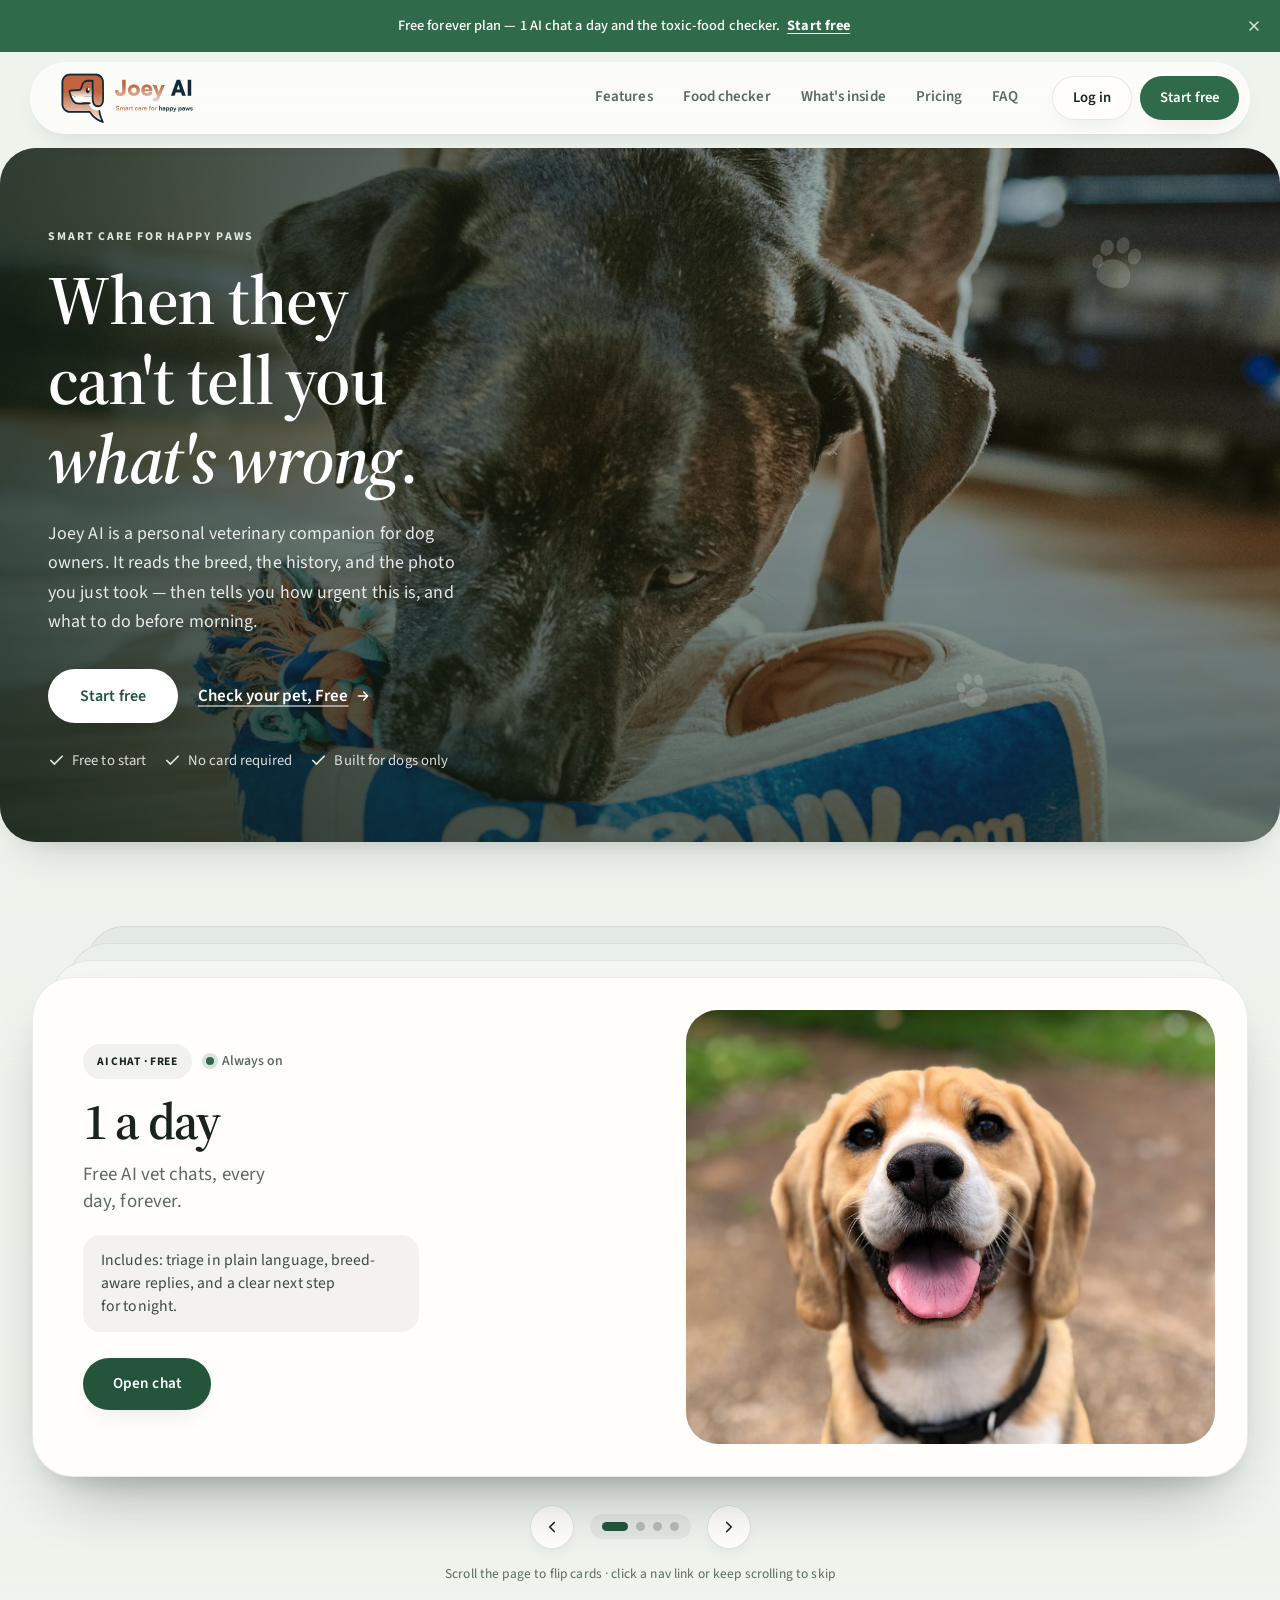
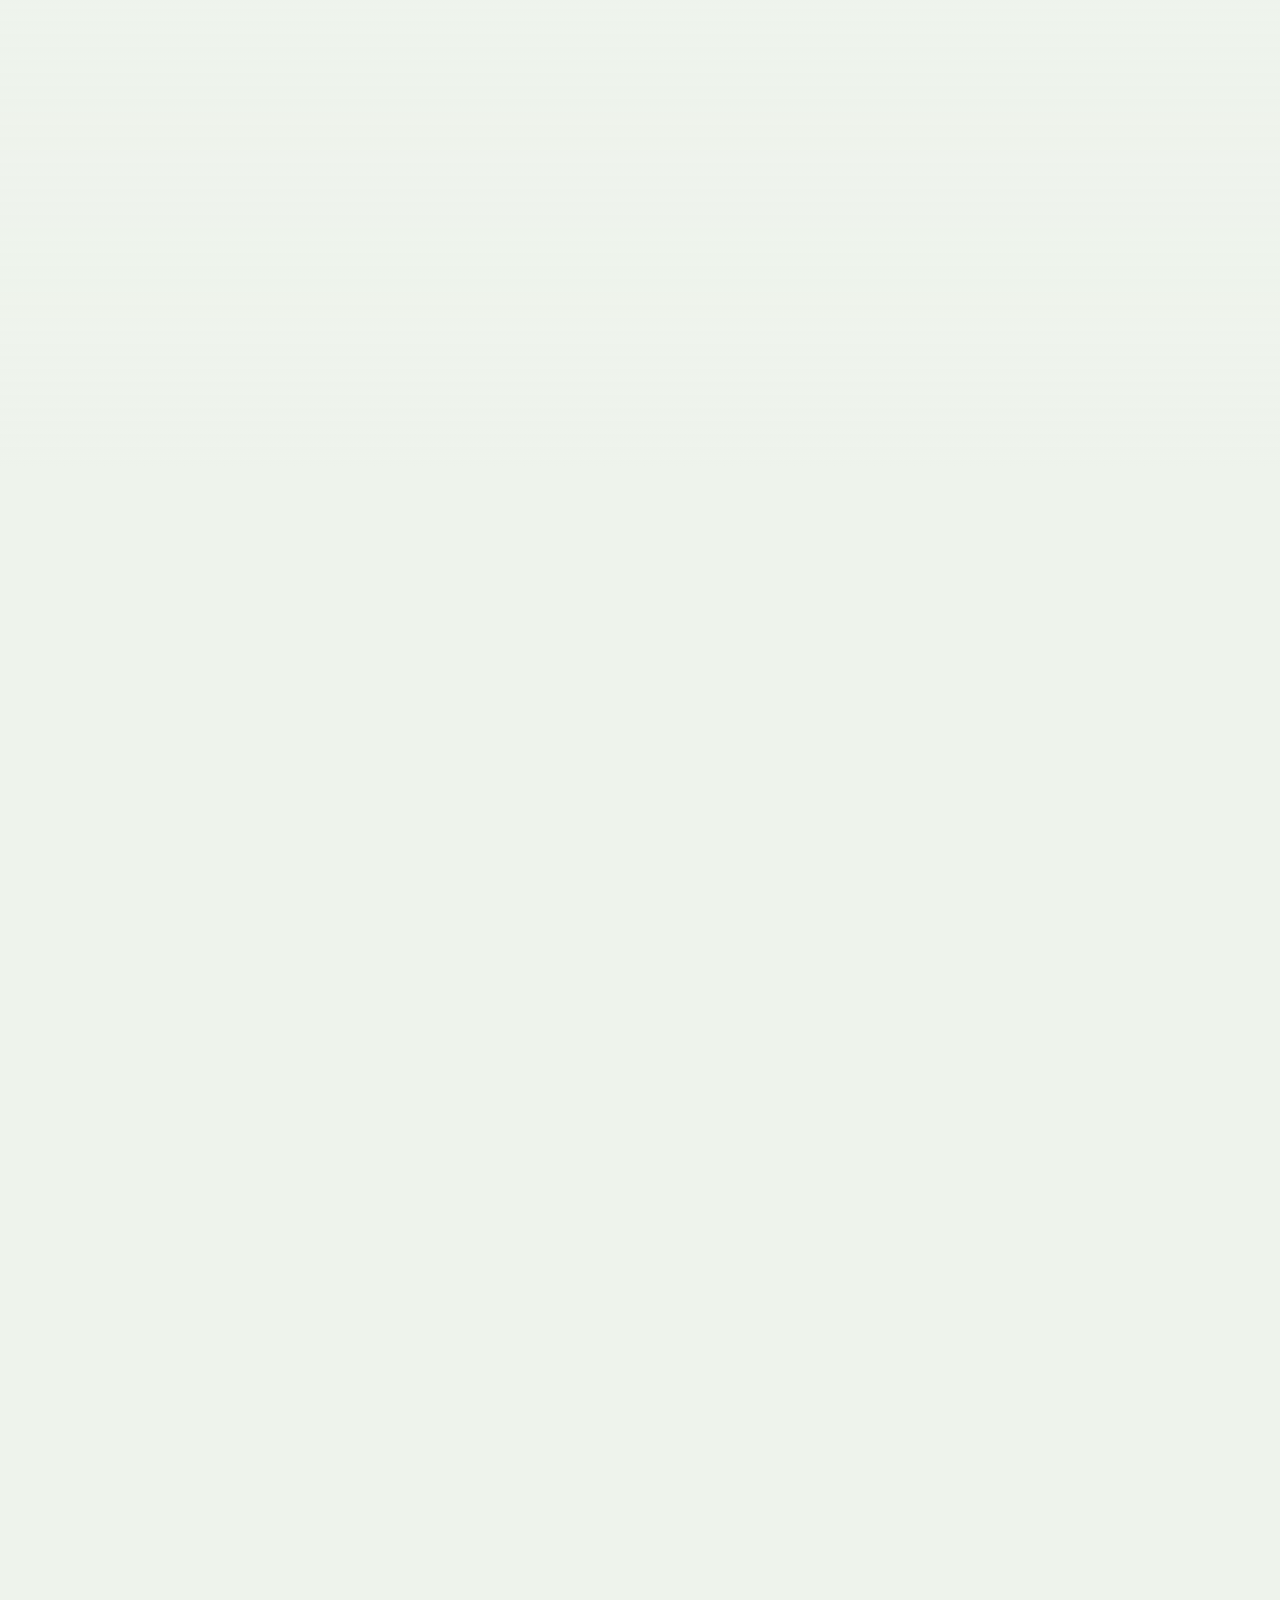
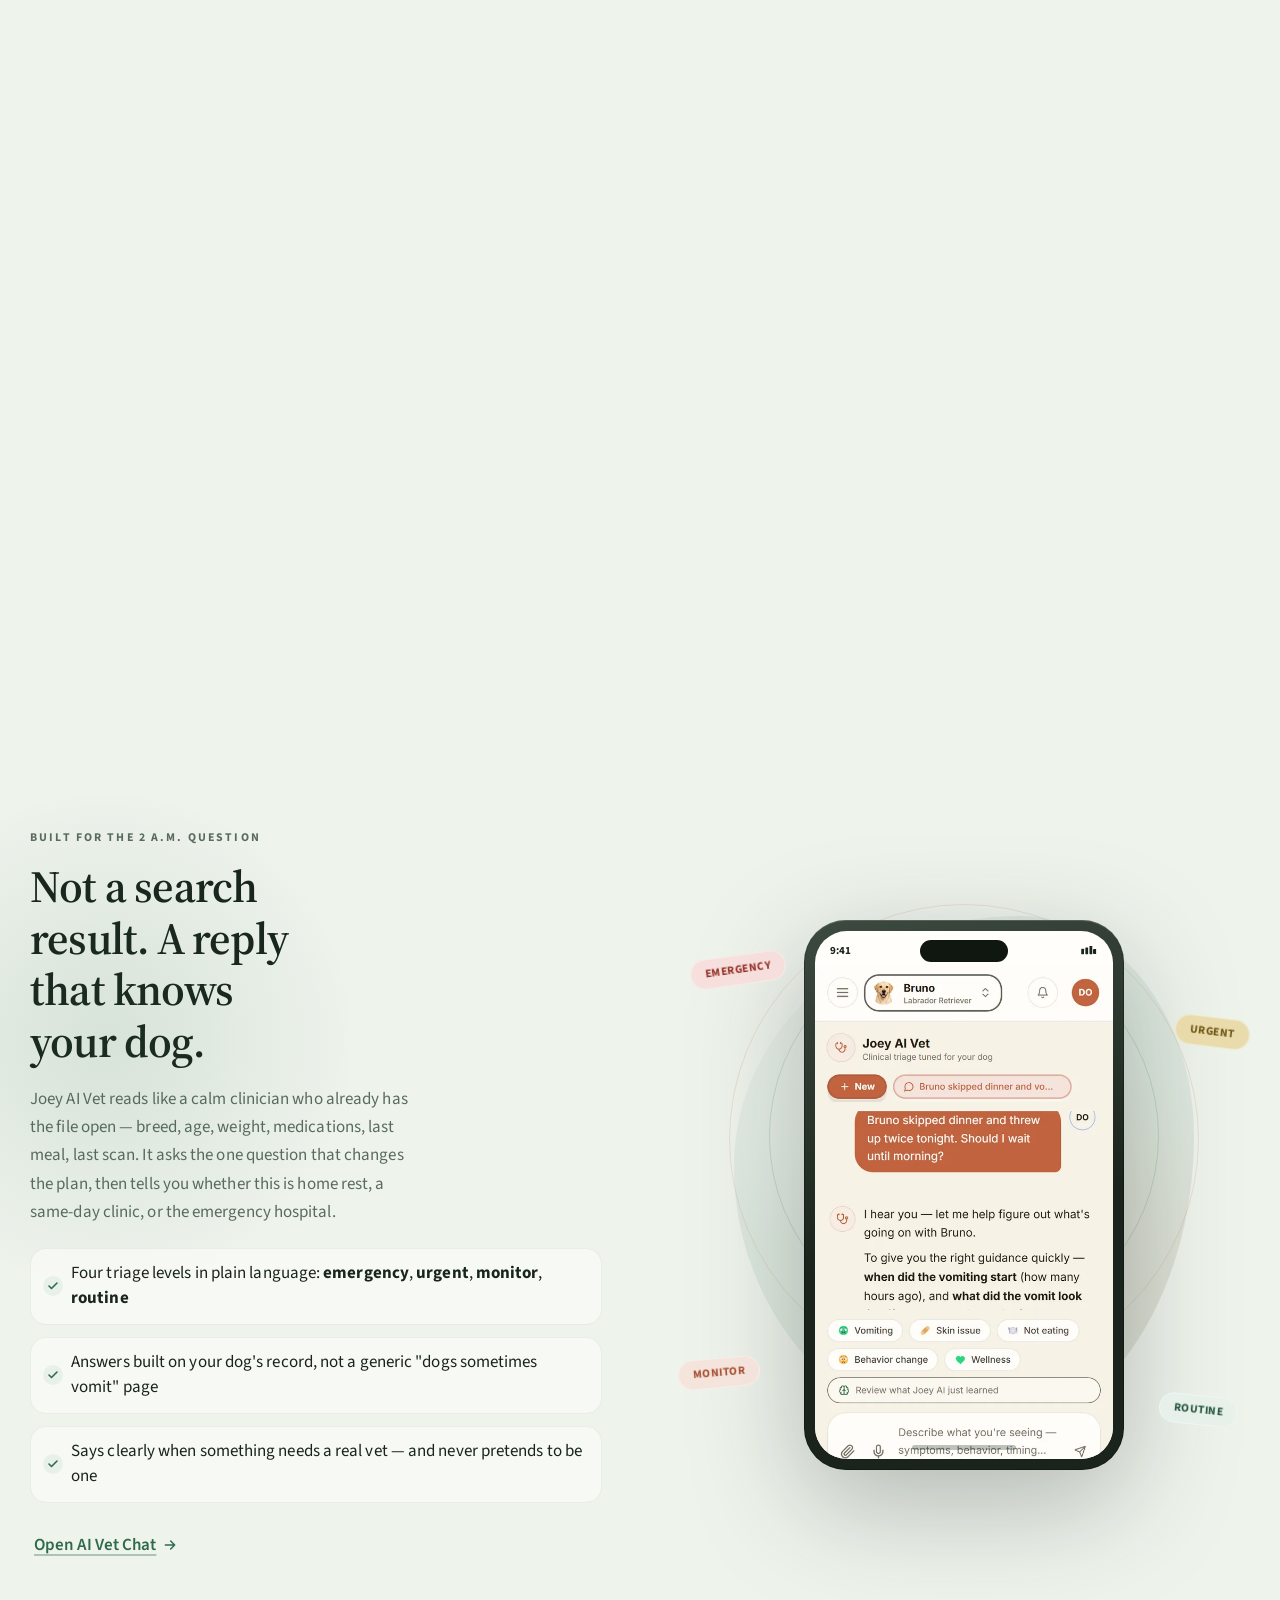
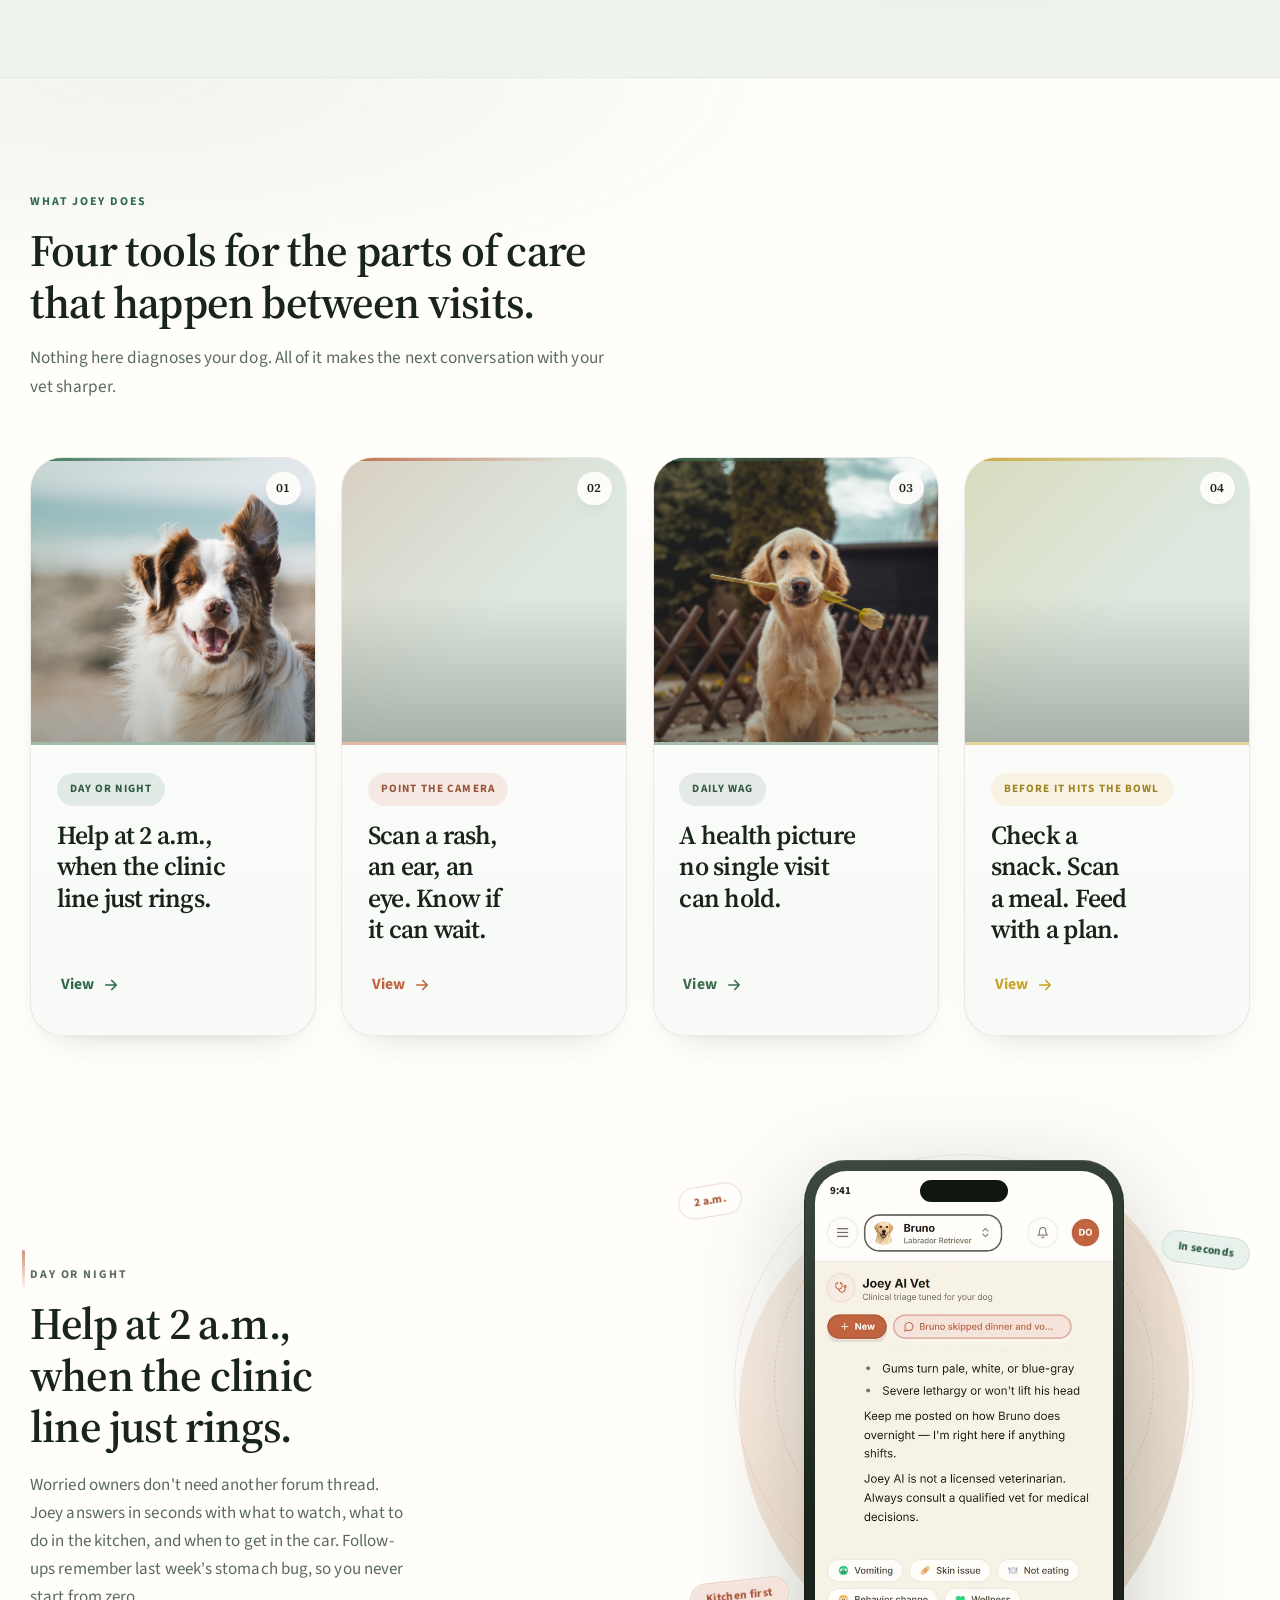
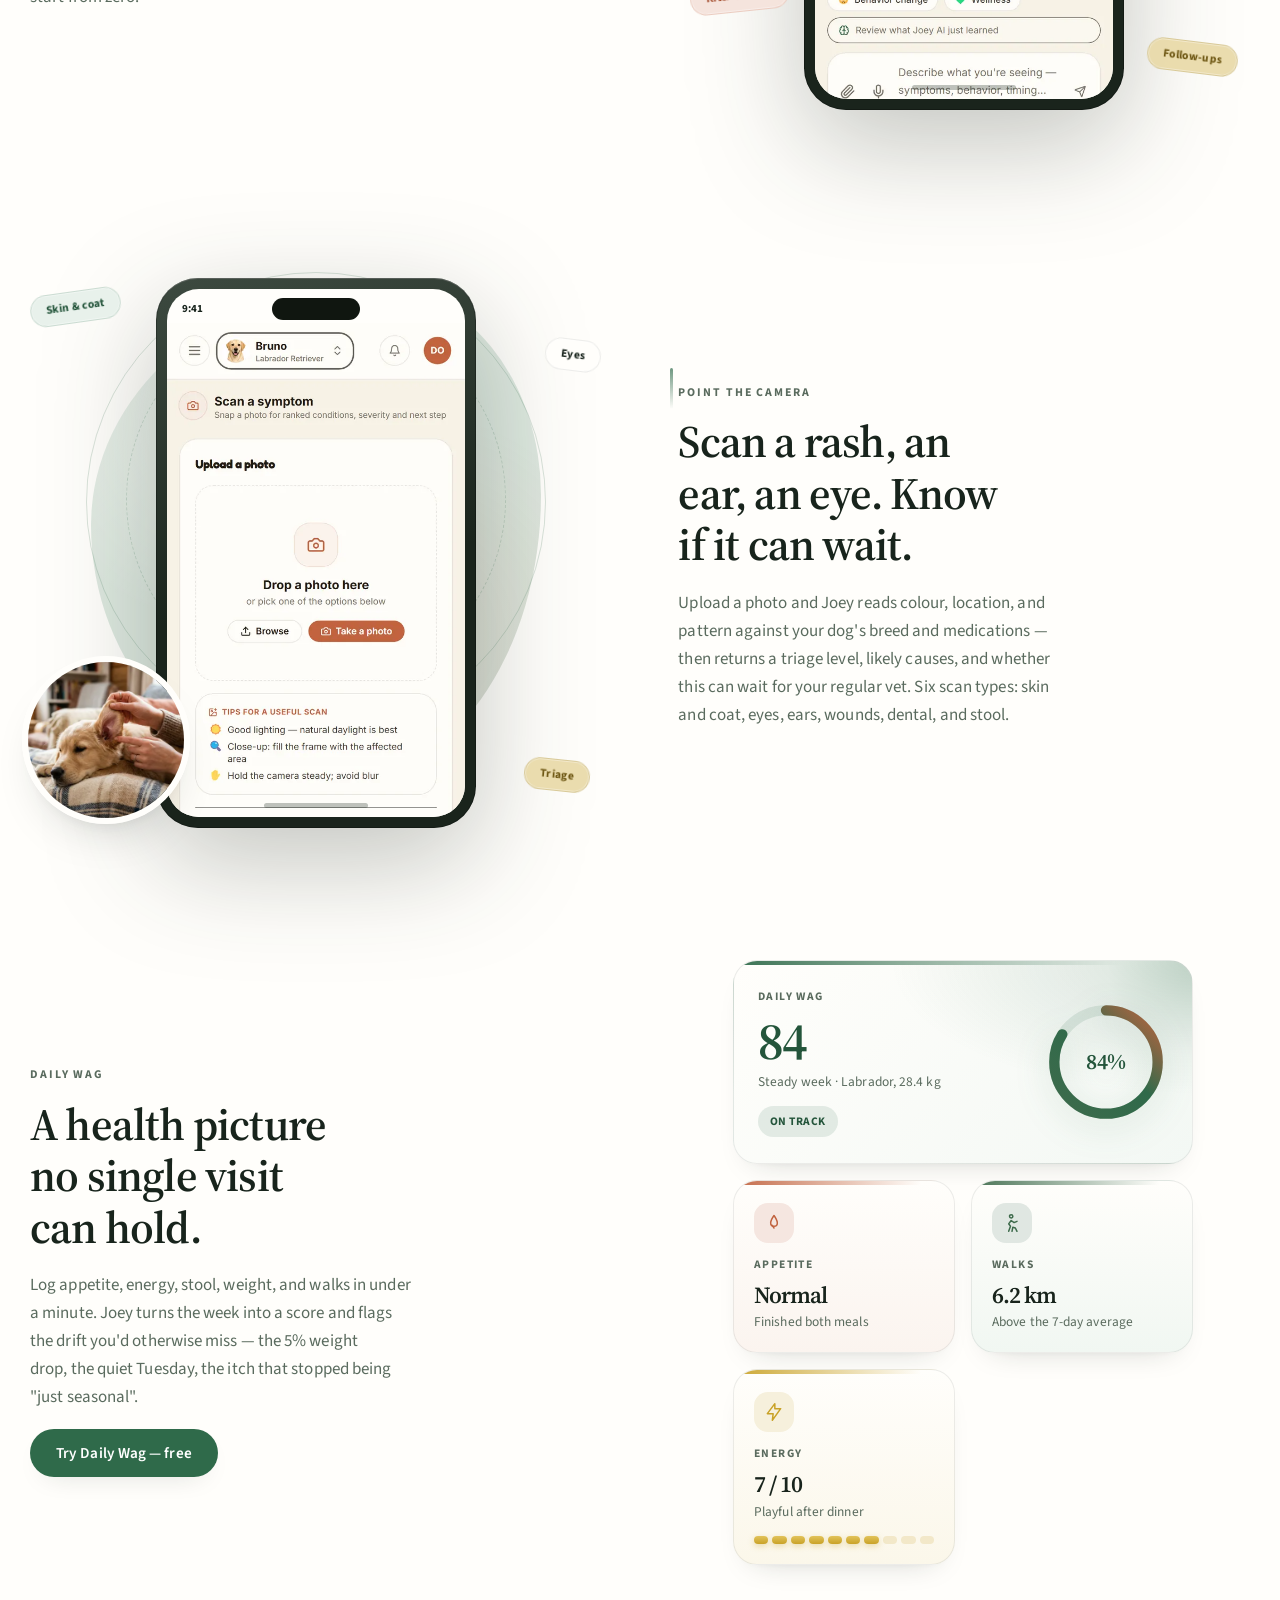
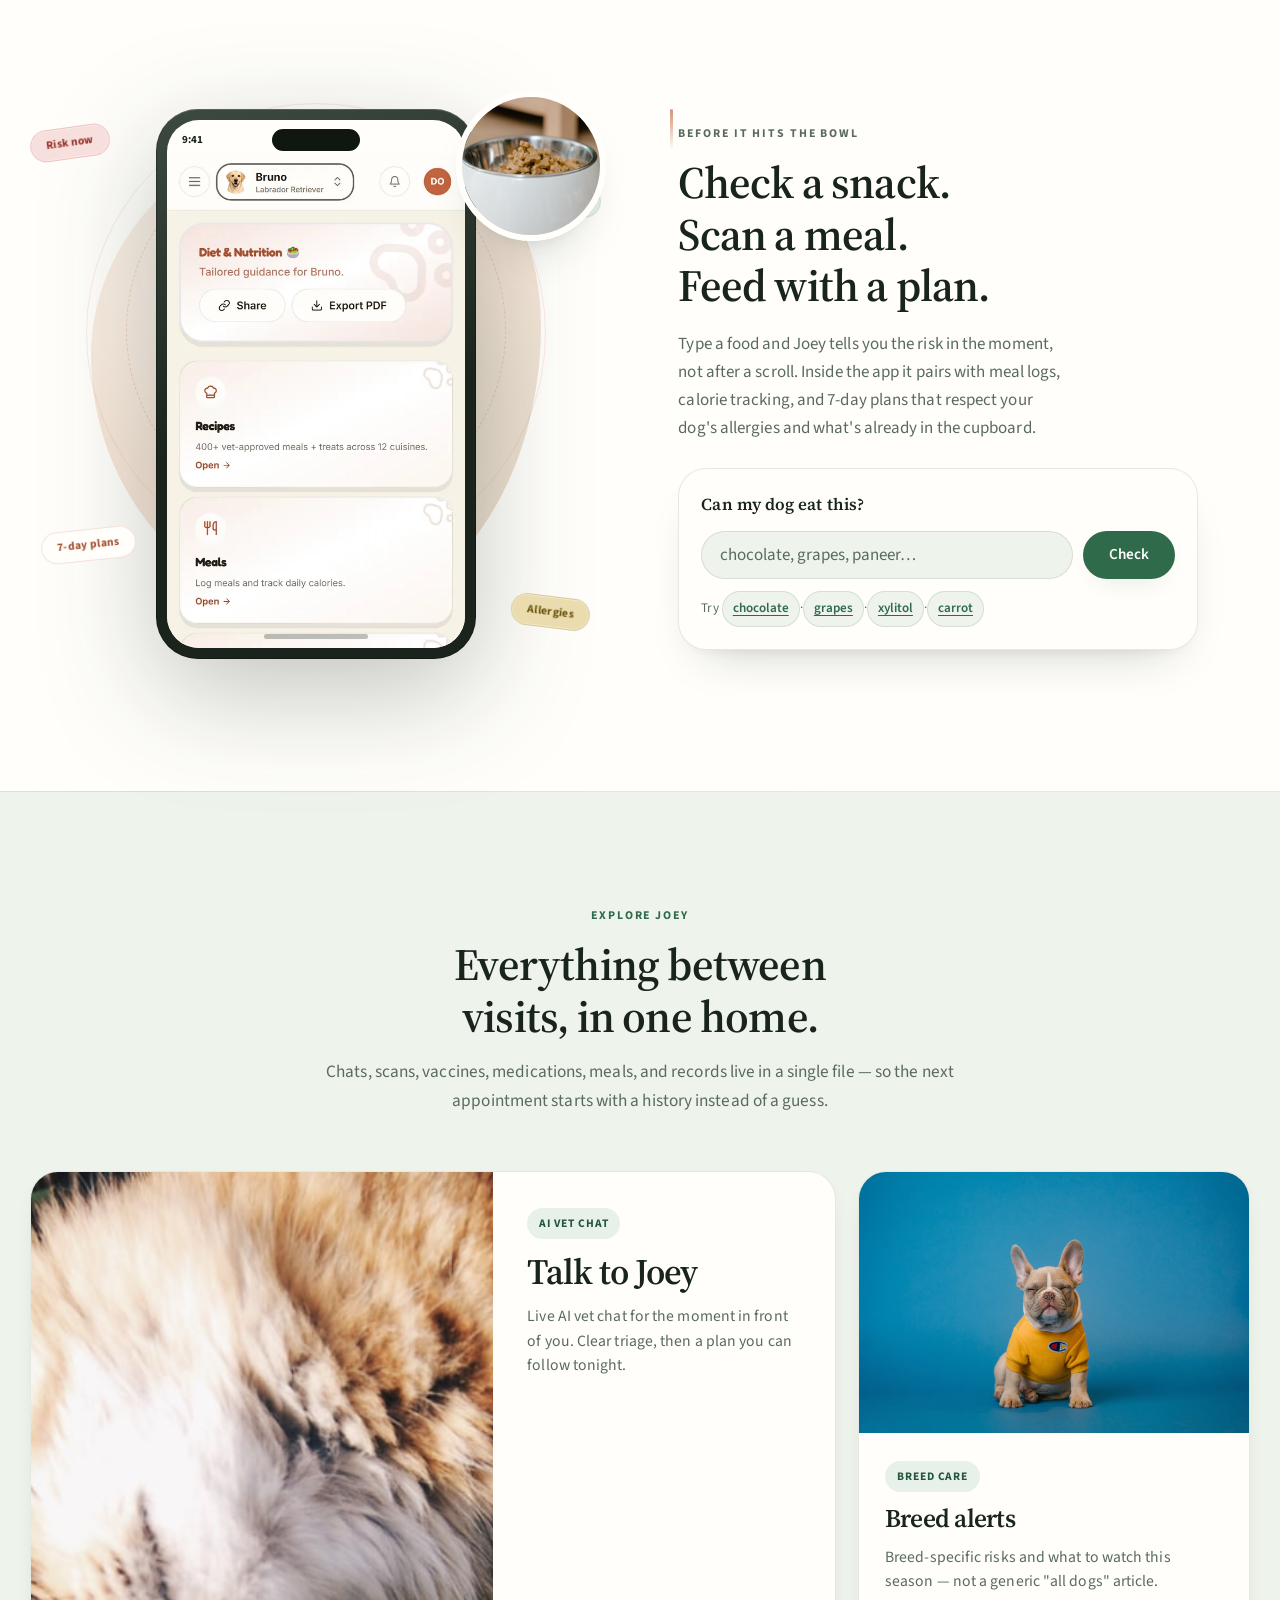
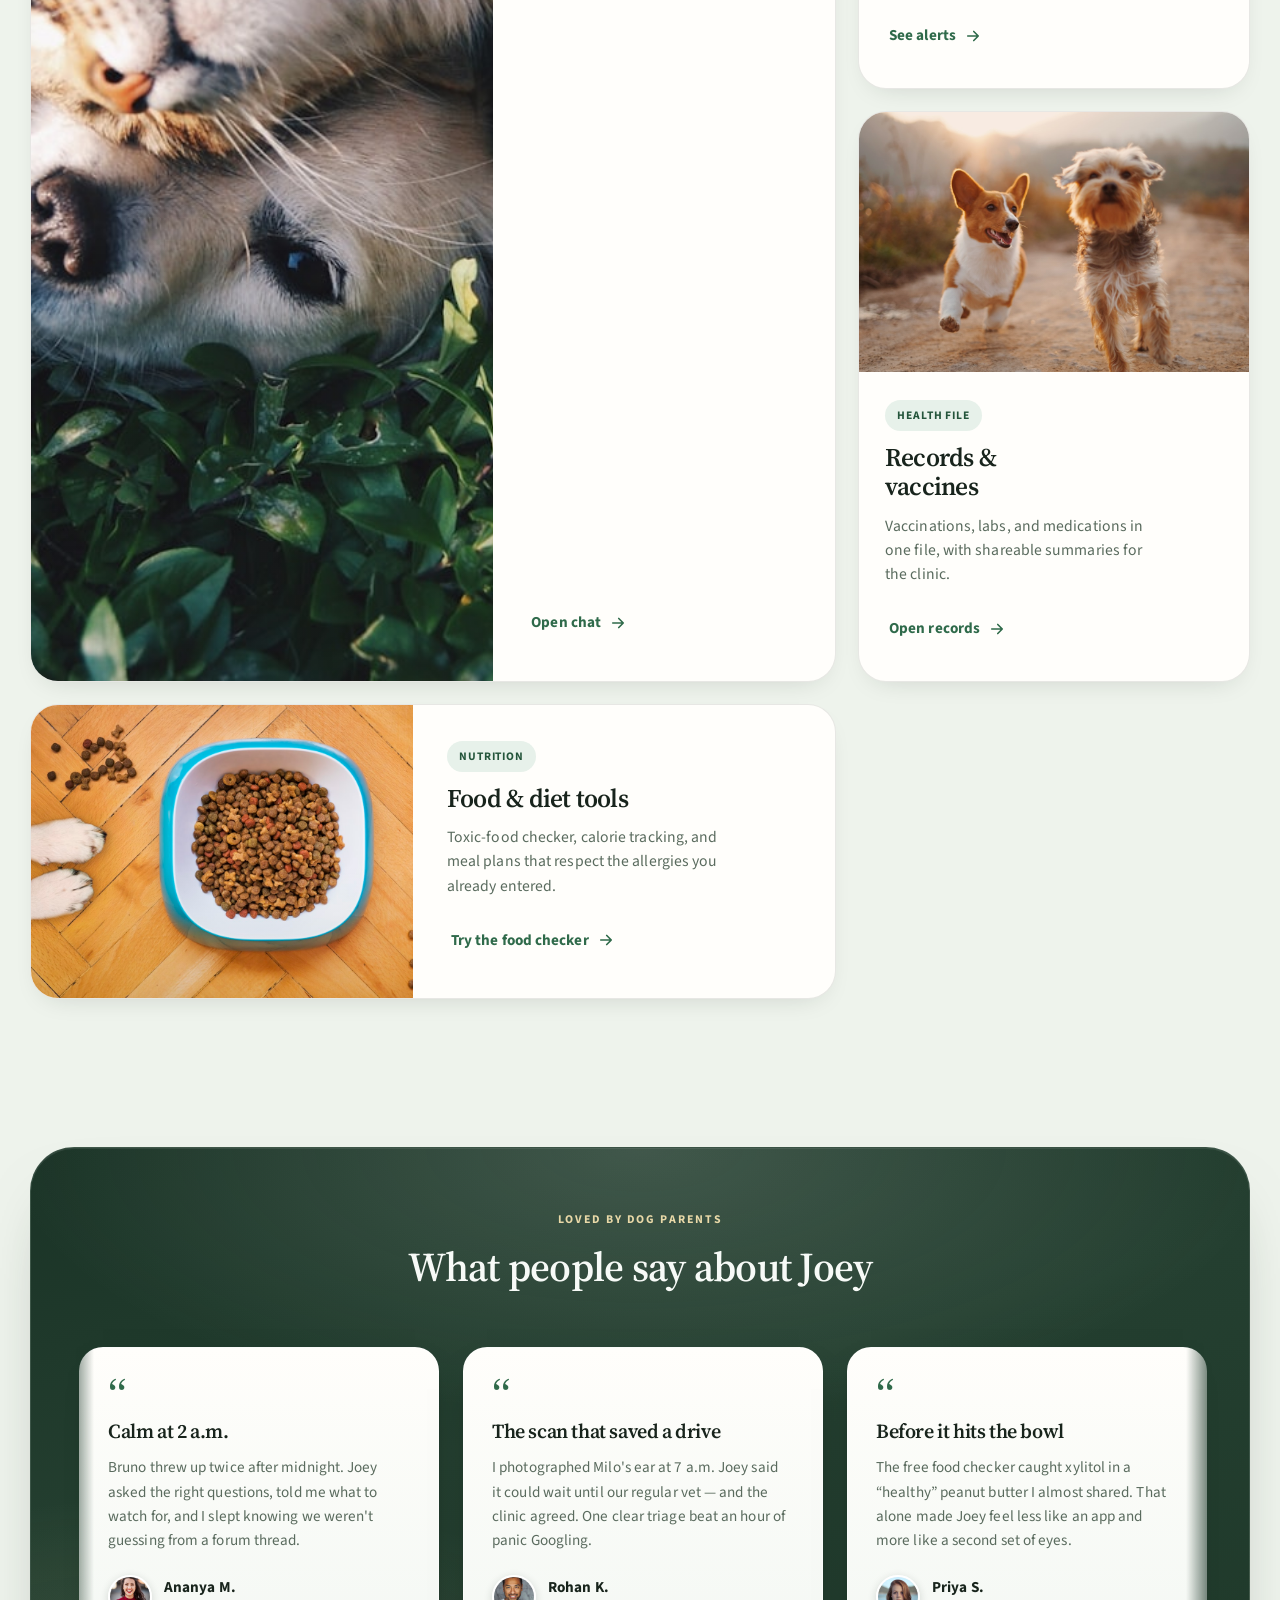
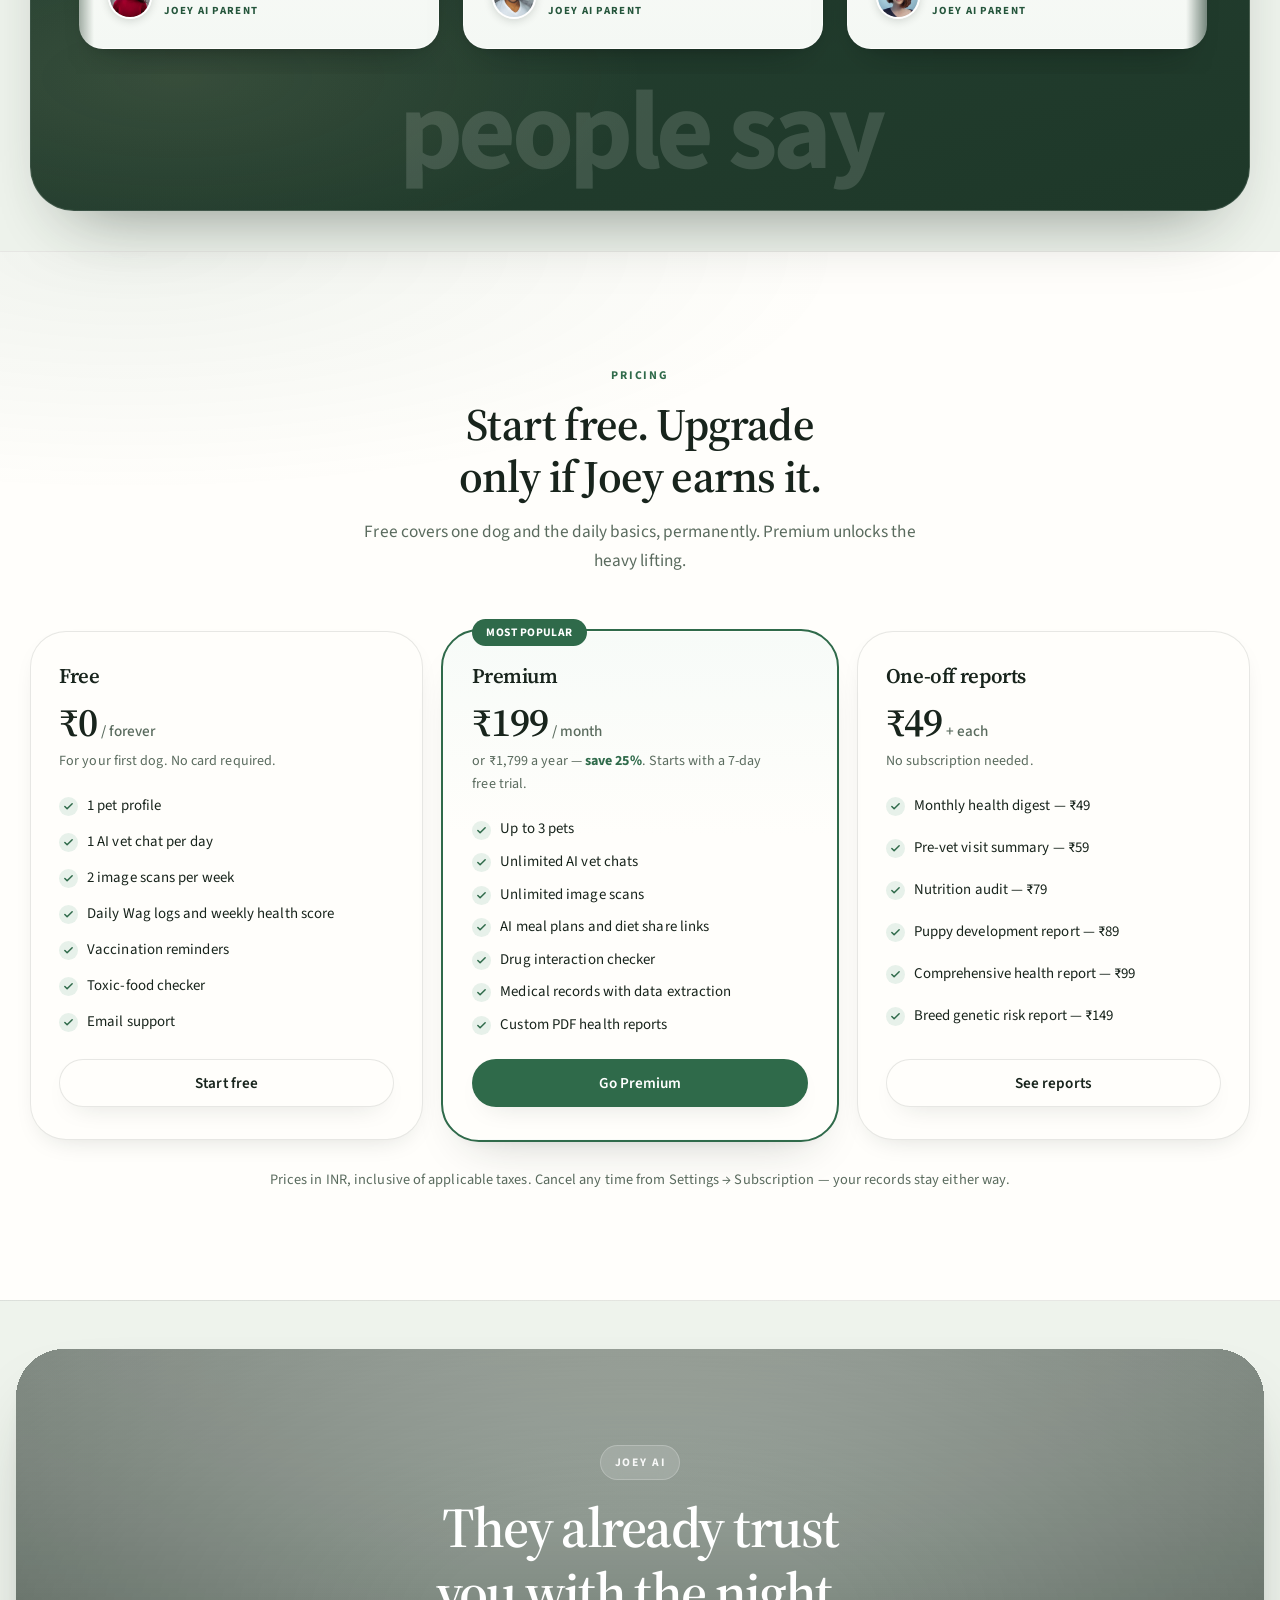
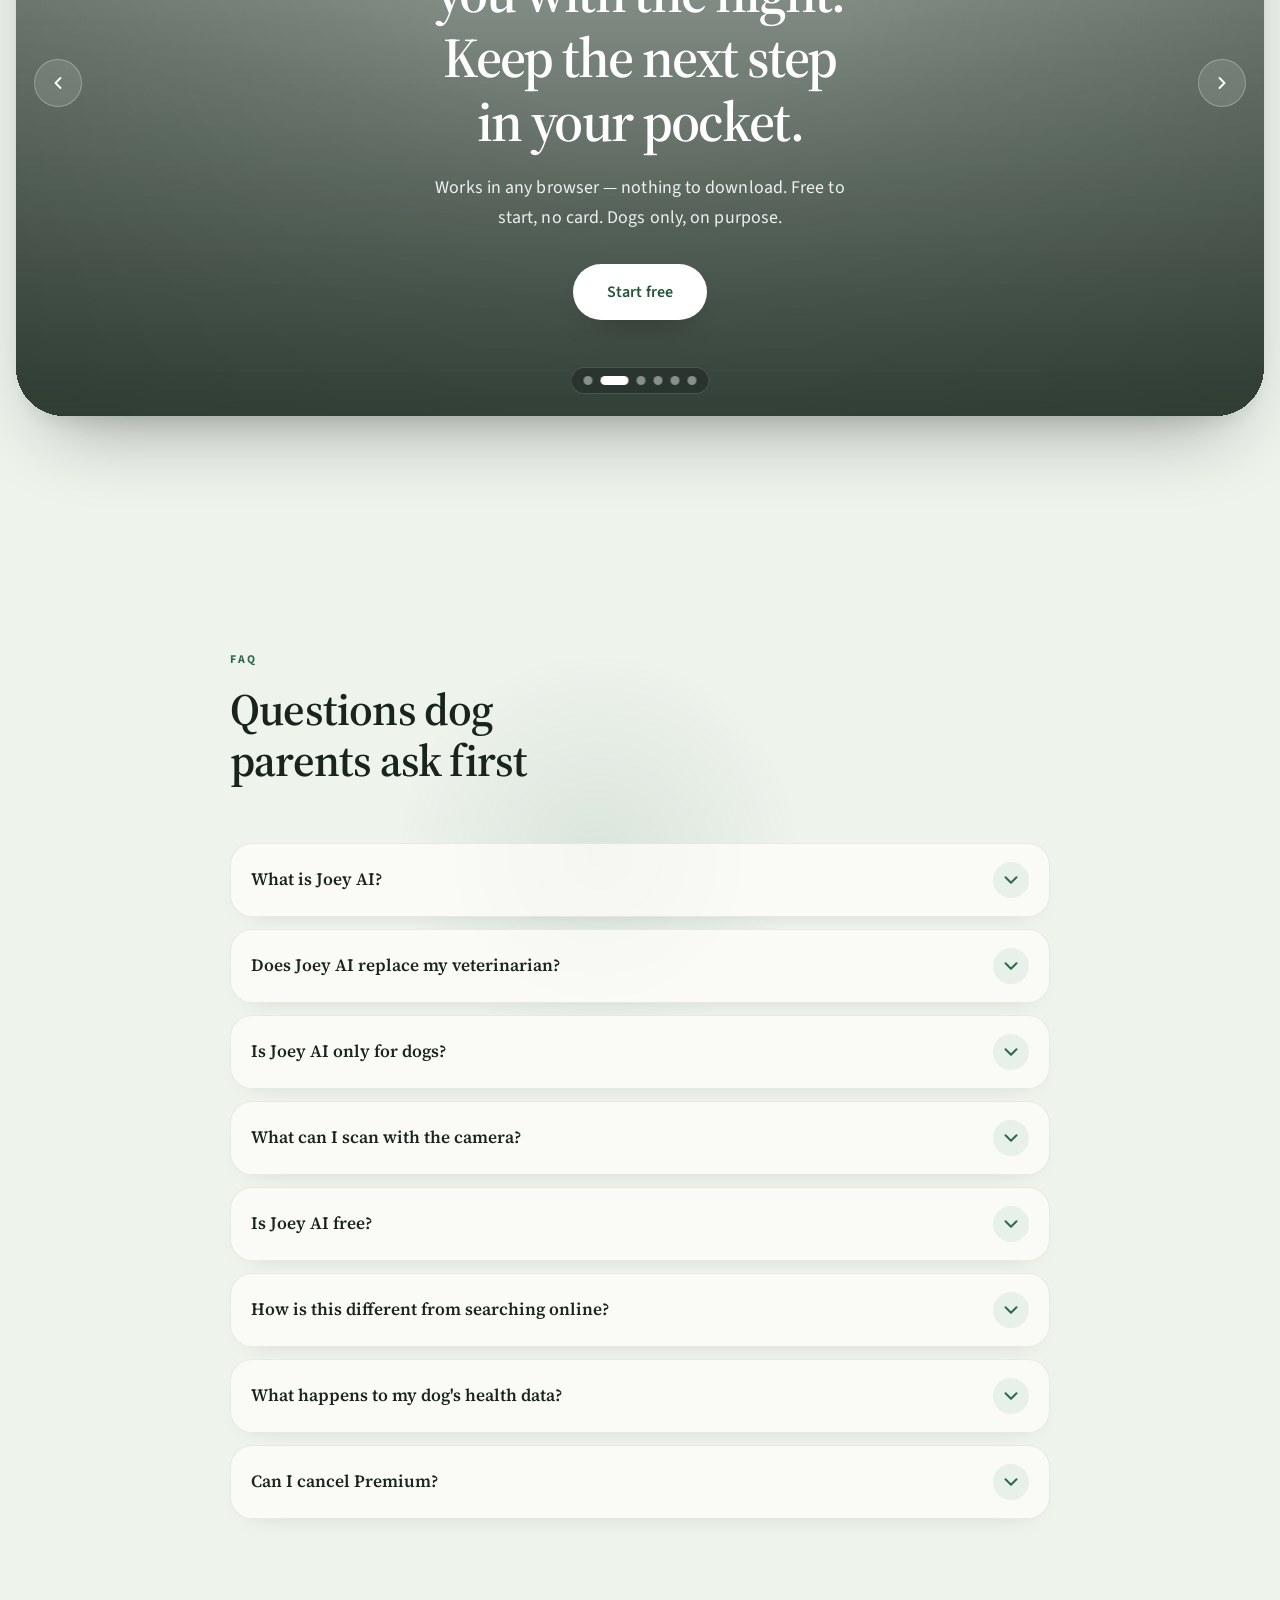
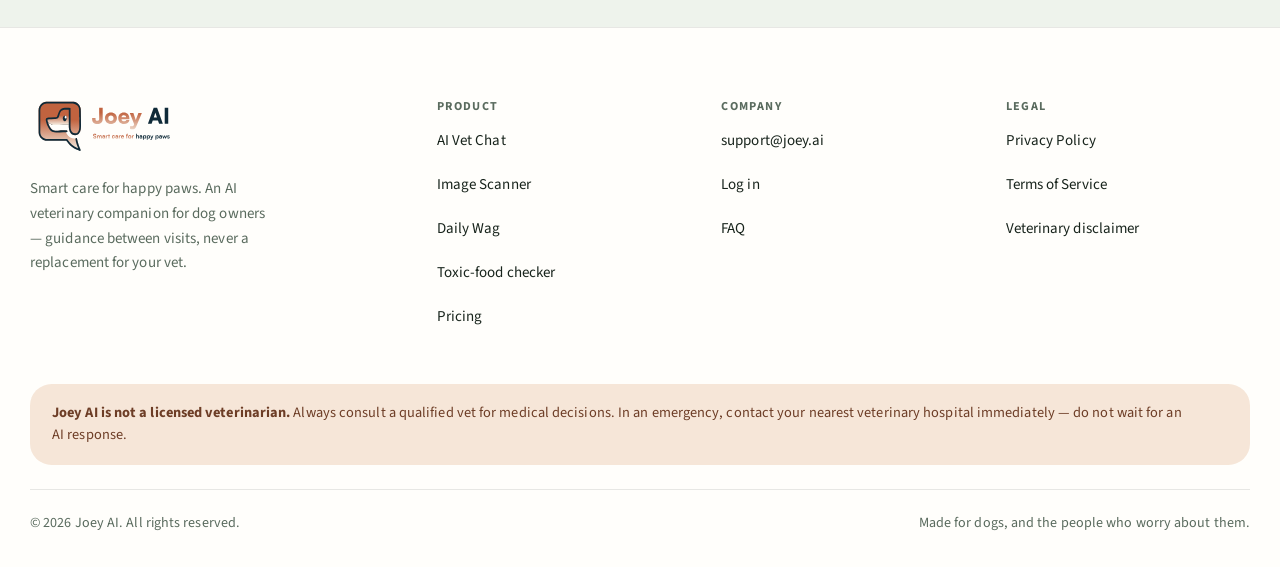
==== commit 83540392: "Add a smooth 3-second cinematic homepage intro overlay. Co-authored-by: Cursor <cursoragent@cursor.c" ====
--- a/index.html
+++ b/index.html
@@ -1,5 +1,5 @@
 <!DOCTYPE html>
-<html lang="en">
+<html lang="en" class="joey-intro-pending">
 <head>
   <meta charset="UTF-8" />
   <meta name="viewport" content="width=device-width, initial-scale=1" />
@@ -36,6 +36,10 @@
 
   <link rel="preload" as="image" href="assets/photo-care.jpg" fetchpriority="high" />
   <link rel="stylesheet" href="styles.css?v=reviews-watermark-1" />
+  <link rel="stylesheet" href="intro/intro.css?v=3" />
+  <style>
+    html.joey-intro-pending body { overflow: hidden; }
+  </style>
 
   <script type="application/ld+json">
   {
@@ -170,6 +174,101 @@
   </script>
 </head>
 <body>
+  <div id="joey-intro" class="joey-intro" aria-hidden="true" role="presentation">
+    <div class="joey-intro__backdrop"></div>
+    <div class="joey-intro__grain"></div>
+    <div class="joey-intro__sweep"></div>
+    <div class="joey-intro__stage">
+      <div class="joey-intro-dog">
+        <svg class="joey-intro-dog__svg" viewBox="0 0 400 260" fill="none" xmlns="http://www.w3.org/2000/svg" aria-hidden="true">
+          <ellipse class="joey-intro-dog__shadow" cx="200" cy="238" rx="92" ry="14" fill="#000" opacity="0.35" />
+          <g class="joey-intro-dog__leg joey-intro-dog__leg--bl">
+            <path d="M118 178 L108 218 L98 232" stroke="#8B4A32" stroke-width="14" stroke-linecap="round" stroke-linejoin="round" />
+            <ellipse cx="98" cy="234" rx="12" ry="8" fill="#0F2A38" />
+          </g>
+          <g class="joey-intro-dog__leg joey-intro-dog__leg--br">
+            <path d="M148 180 L142 218 L134 232" stroke="#A05838" stroke-width="14" stroke-linecap="round" stroke-linejoin="round" />
+            <ellipse cx="134" cy="234" rx="12" ry="8" fill="#0F2A38" />
+          </g>
+          <g class="joey-intro-dog__body-wrap">
+            <path d="M96 148 C88 132 96 108 118 98 C142 88 168 92 188 102 C208 88 232 82 256 88 C278 94 292 112 294 132 C296 152 286 172 268 182 C248 194 220 198 192 196 C160 194 132 186 112 172 C100 164 94 156 96 148Z" fill="url(#introFur)" />
+            <path d="M112 118 C128 108 152 104 176 110 C198 116 214 128 220 142" stroke="rgba(255,255,255,0.18)" stroke-width="3" stroke-linecap="round" />
+            <g class="joey-intro-dog__tail">
+              <path d="M92 138 C72 128 58 118 52 102 C48 92 54 84 64 88 C74 92 82 108 88 122 C92 132 94 138 92 138Z" fill="url(#introFurTail)" />
+            </g>
+          </g>
+          <g class="joey-intro-dog__leg joey-intro-dog__leg--fl">
+            <path d="M188 182 L182 218 L174 232" stroke="#8B4A32" stroke-width="14" stroke-linecap="round" stroke-linejoin="round" />
+            <ellipse cx="174" cy="234" rx="12" ry="8" fill="#0F2A38" />
+          </g>
+          <g class="joey-intro-dog__leg joey-intro-dog__leg--fr">
+            <path d="M218 184 L214 218 L208 232" stroke="#A05838" stroke-width="14" stroke-linecap="round" stroke-linejoin="round" />
+            <ellipse cx="208" cy="234" rx="12" ry="8" fill="#0F2A38" />
+          </g>
+          <g class="joey-intro-dog__head">
+            <g class="joey-intro-dog__ear joey-intro-dog__ear--far">
+              <path d="M248 88 C238 68 248 52 262 58 C272 62 274 78 268 92 C264 102 256 98 248 88Z" fill="url(#introEarFar)" />
+            </g>
+            <path d="M228 96 C244 84 272 86 288 98 C304 110 310 132 306 154 C302 176 286 192 264 198 C242 204 218 198 204 182 C192 168 188 148 194 128 C200 108 212 102 228 96Z" fill="url(#introFurHead)" />
+            <g class="joey-intro-dog__ear joey-intro-dog__ear--near">
+              <path d="M278 82 C292 58 318 56 324 74 C328 86 318 102 304 108 C292 114 282 98 278 82Z" fill="url(#introEarNear)" />
+              <path d="M286 78 C296 66 308 68 308 78 C308 86 298 92 290 88" fill="rgba(255,255,255,0.15)" />
+            </g>
+            <ellipse cx="268" cy="138" rx="34" ry="28" fill="url(#introSnout)" />
+            <ellipse cx="296" cy="142" rx="16" ry="13" fill="#F7F1E6" opacity="0.92" />
+            <ellipse cx="304" cy="144" rx="7" ry="5" fill="#0F2A38" />
+            <g class="joey-intro-dog__eye">
+              <ellipse cx="252" cy="124" rx="10" ry="11" fill="#0F2A38" />
+              <g class="joey-intro-dog__pupil">
+                <circle cx="254" cy="124" r="4" fill="#F7F1E6" />
+                <circle cx="255.5" cy="122.5" r="1.2" fill="#fff" opacity="0.9" />
+              </g>
+            </g>
+            <g class="joey-intro-dog__mouth-closed">
+              <path d="M286 152 C292 158 302 158 308 152" stroke="#0F2A38" stroke-width="2.5" stroke-linecap="round" fill="none" />
+            </g>
+            <g class="joey-intro-dog__mouth-open">
+              <path d="M282 148 C290 168 304 168 312 148 Z" fill="#0F2A38" />
+              <path d="M286 152 C292 162 302 162 308 152" fill="#C1633F" />
+              <ellipse cx="298" cy="158" rx="5" ry="3" fill="#E8877A" opacity="0.85" />
+            </g>
+          </g>
+          <defs>
+            <linearGradient id="introFur" x1="120" y1="90" x2="280" y2="200" gradientUnits="userSpaceOnUse">
+              <stop offset="0" stop-color="#C1633F" />
+              <stop offset="0.55" stop-color="#D4845C" />
+              <stop offset="1" stop-color="#F7F1E6" />
+            </linearGradient>
+            <linearGradient id="introFurTail" x1="52" y1="84" x2="96" y2="140" gradientUnits="userSpaceOnUse">
+              <stop offset="0" stop-color="#A54F30" />
+              <stop offset="1" stop-color="#E8C4A8" />
+            </linearGradient>
+            <linearGradient id="introFurHead" x1="200" y1="86" x2="310" y2="200" gradientUnits="userSpaceOnUse">
+              <stop offset="0" stop-color="#C1633F" />
+              <stop offset="0.6" stop-color="#D4845C" />
+              <stop offset="1" stop-color="#F7F1E6" />
+            </linearGradient>
+            <linearGradient id="introSnout" x1="240" y1="118" x2="300" y2="160" gradientUnits="userSpaceOnUse">
+              <stop offset="0" stop-color="#E8C4A8" />
+              <stop offset="1" stop-color="#F7F1E6" />
+            </linearGradient>
+            <linearGradient id="introEarNear" x1="278" y1="56" x2="326" y2="110" gradientUnits="userSpaceOnUse">
+              <stop offset="0" stop-color="#A54F30" />
+              <stop offset="1" stop-color="#C1633F" />
+            </linearGradient>
+            <linearGradient id="introEarFar" x1="244" y1="54" x2="272" y2="100" gradientUnits="userSpaceOnUse">
+              <stop offset="0" stop-color="#8B4A32" />
+              <stop offset="1" stop-color="#B85A38" />
+            </linearGradient>
+          </defs>
+        </svg>
+      </div>
+      <div class="joey-intro__ripple-glow"></div>
+      <div class="joey-intro__ripple"></div>
+      <img class="joey-intro__logo" src="assets/joey-icon.svg" alt="" width="512" height="512" decoding="async" />
+    </div>
+  </div>
+
   <a class="skip-link" href="#main">Skip to content</a>
 
   <div class="announce" id="announce" data-announce>
@@ -1249,6 +1348,7 @@
   </footer>
 
   <script src="config.js"></script>
+  <script src="intro/intro.js?v=3"></script>
   <script src="app.js?v=reviews-marquee-1" defer></script>
 </body>
 </html>
--- a/intro/intro.css
+++ b/intro/intro.css
@@ -0,0 +1,489 @@
+/* ==========================================================================
+   Joey AI — cinematic opening intro (standalone overlay)
+   ========================================================================== */
+
+html.joey-intro-pending,
+html.joey-intro-active {
+  overflow: hidden;
+  height: 100%;
+}
+
+html.joey-intro-pending body,
+html.joey-intro-active body {
+  overflow: hidden;
+}
+
+/* Site sits beneath overlay — one unified reveal, not per-element stutter */
+html.joey-intro-pending body > :not(#joey-intro):not(.skip-link) {
+  opacity: 0;
+  transform: translate3d(0, 14px, 0);
+  filter: blur(5px);
+}
+
+html.joey-intro-revealing body > :not(#joey-intro):not(.skip-link) {
+  opacity: 1;
+  transform: translate3d(0, 0, 0);
+  filter: blur(0);
+  transition:
+    opacity 0.95s cubic-bezier(0.22, 1, 0.36, 1) 0.06s,
+    transform 0.95s cubic-bezier(0.22, 1, 0.36, 1) 0.06s,
+    filter 0.85s cubic-bezier(0.22, 1, 0.36, 1) 0.1s;
+}
+
+/* -------------------------------------------------------------------------- */
+
+.joey-intro {
+  --intro-ease: cubic-bezier(0.22, 1, 0.36, 1);
+  --intro-ease-soft: cubic-bezier(0.33, 1, 0.68, 1);
+  --intro-ease-out: cubic-bezier(0.16, 1, 0.3, 1);
+  --intro-sage: #1a3328;
+  --intro-sage-deep: #0f2219;
+  --intro-glow: rgba(193, 99, 63, 0.22);
+
+  position: fixed;
+  inset: 0;
+  z-index: 99999;
+  display: grid;
+  place-items: center;
+  pointer-events: auto;
+  isolation: isolate;
+  opacity: 1;
+  transition: opacity 0.88s var(--intro-ease-soft);
+}
+
+.joey-intro.is-complete,
+.joey-intro.is-revealing {
+  pointer-events: none;
+}
+
+.joey-intro.is-revealing {
+  opacity: 0;
+}
+
+.joey-intro__backdrop {
+  position: absolute;
+  inset: 0;
+  background:
+    radial-gradient(ellipse 80% 60% at 50% 40%, rgba(47, 106, 74, 0.22) 0%, transparent 70%),
+    radial-gradient(ellipse 120% 80% at 50% 100%, rgba(193, 99, 63, 0.08) 0%, transparent 55%),
+    linear-gradient(168deg, var(--intro-sage-deep) 0%, var(--intro-sage) 42%, #152a21 100%);
+  transition: opacity 0.88s var(--intro-ease-soft);
+}
+
+.joey-intro.is-revealing .joey-intro__backdrop {
+  opacity: 0.85;
+}
+
+.joey-intro__backdrop::after {
+  content: "";
+  position: absolute;
+  inset: 0;
+  background: radial-gradient(circle at 50% 50%, transparent 30%, rgba(0, 0, 0, 0.35) 100%);
+  opacity: 0.6;
+}
+
+.joey-intro__grain {
+  position: absolute;
+  inset: 0;
+  opacity: 0.04;
+  background-image: url("data:image/svg+xml,%3Csvg viewBox='0 0 256 256' xmlns='http://www.w3.org/2000/svg'%3E%3Cfilter id='n'%3E%3CfeTurbulence type='fractalNoise' baseFrequency='0.85' numOctaves='4' stitchTiles='stitch'/%3E%3C/filter%3E%3Crect width='100%25' height='100%25' filter='url(%23n)'/%3E%3C/svg%3E");
+  pointer-events: none;
+  transition: opacity 0.7s ease;
+}
+
+.joey-intro.is-revealing .joey-intro__grain {
+  opacity: 0;
+}
+
+.joey-intro__sweep {
+  position: absolute;
+  inset: -20%;
+  background: linear-gradient(
+    105deg,
+    transparent 42%,
+    rgba(255, 255, 255, 0.035) 50%,
+    transparent 58%
+  );
+  transform: translateX(-120%);
+  opacity: 0;
+  pointer-events: none;
+}
+
+.joey-intro.is-walking .joey-intro__sweep {
+  animation: joey-intro-sweep 0.9s var(--intro-ease-out) 0.06s forwards;
+}
+
+@keyframes joey-intro-sweep {
+  0% { transform: translateX(-120%); opacity: 0; }
+  18% { opacity: 0.9; }
+  100% { transform: translateX(120%); opacity: 0; }
+}
+
+.joey-intro__stage {
+  position: relative;
+  z-index: 2;
+  width: min(92vw, 520px);
+  height: min(52vh, 360px);
+  display: grid;
+  place-items: center;
+}
+
+/* --------------------------------------------------------------------------
+   Dog character
+   -------------------------------------------------------------------------- */
+
+.joey-intro-dog {
+  position: relative;
+  width: min(72vw, 340px);
+  height: auto;
+  transform: translate3d(-115%, 6px, 0) scale(0.97);
+  opacity: 0;
+  filter: blur(7px);
+  will-change: transform, opacity, filter;
+}
+
+.joey-intro.is-walking .joey-intro-dog {
+  animation: joey-intro-dog-enter 0.88s var(--intro-ease-out) forwards;
+}
+
+.joey-intro.is-idle .joey-intro-dog,
+.joey-intro.is-greeting .joey-intro-dog,
+.joey-intro.is-morphing .joey-intro-dog {
+  transform: translate3d(0, 0, 0) scale(1);
+  opacity: 1;
+  filter: blur(0);
+}
+
+.joey-intro.is-morphing .joey-intro-dog {
+  animation: joey-intro-dog-exit 0.58s var(--intro-ease-soft) forwards;
+}
+
+.joey-intro.is-revealing .joey-intro-dog {
+  opacity: 0;
+}
+
+@keyframes joey-intro-dog-enter {
+  0% {
+    transform: translate3d(-115%, 6px, 0) scale(0.97);
+    opacity: 0;
+    filter: blur(7px);
+  }
+  65% {
+    opacity: 1;
+    filter: blur(0);
+  }
+  100% {
+    transform: translate3d(0, 0, 0) scale(1);
+    opacity: 1;
+    filter: blur(0);
+  }
+}
+
+.joey-intro-dog__svg {
+  display: block;
+  width: 100%;
+  height: auto;
+  overflow: visible;
+  transform-origin: 50% 85%;
+}
+
+.joey-intro-dog__shadow {
+  transform-origin: 50% 50%;
+  animation: joey-intro-shadow 0.88s var(--intro-ease-out) forwards;
+}
+
+.joey-intro.is-idle .joey-intro-dog__shadow,
+.joey-intro.is-greeting .joey-intro-dog__shadow,
+.joey-intro.is-morphing .joey-intro-dog__shadow {
+  animation: joey-intro-shadow-idle 2.2s ease-in-out infinite;
+}
+
+@keyframes joey-intro-shadow {
+  0% { transform: scaleX(0.45); opacity: 0; }
+  100% { transform: scaleX(1); opacity: 0.32; }
+}
+
+@keyframes joey-intro-shadow-idle {
+  0%, 100% { transform: scaleX(1); opacity: 0.32; }
+  50% { transform: scaleX(0.94); opacity: 0.26; }
+}
+
+.joey-intro-dog__body-wrap {
+  transform-origin: 45% 70%;
+  animation: joey-intro-breathe 2.6s ease-in-out infinite;
+}
+
+@keyframes joey-intro-breathe {
+  0%, 100% { transform: scaleY(1) translateY(0); }
+  50% { transform: scaleY(1.01) translateY(-0.5px); }
+}
+
+.joey-intro-dog__tail {
+  transform-origin: 18% 58%;
+  animation: joey-intro-tail-idle 0.62s ease-in-out infinite;
+}
+
+.joey-intro.is-walking .joey-intro-dog__tail {
+  animation: joey-intro-tail-walk 0.3s ease-in-out infinite;
+}
+
+@keyframes joey-intro-tail-walk {
+  0%, 100% { transform: rotate(-6deg); }
+  50% { transform: rotate(12deg); }
+}
+
+@keyframes joey-intro-tail-idle {
+  0%, 100% { transform: rotate(-3deg); }
+  50% { transform: rotate(14deg); }
+}
+
+.joey-intro-dog__head {
+  transform-origin: 68% 62%;
+}
+
+.joey-intro.is-idle .joey-intro-dog__head {
+  animation: joey-intro-head-idle 2.8s var(--intro-ease) infinite;
+}
+
+.joey-intro.is-greeting .joey-intro-dog__head {
+  animation: joey-intro-head-greet 0.48s var(--intro-ease-soft) forwards;
+}
+
+@keyframes joey-intro-head-idle {
+  0%, 100% { transform: rotate(0deg) translateY(0); }
+  45% { transform: rotate(-1.5deg) translateY(-0.5px); }
+  75% { transform: rotate(0.5deg) translateY(0); }
+}
+
+@keyframes joey-intro-head-greet {
+  0% { transform: rotate(0deg) translateY(0); }
+  40% { transform: rotate(-3deg) translateY(-2px); }
+  100% { transform: rotate(-1deg) translateY(-1px); }
+}
+
+.joey-intro-dog__ear--near {
+  transform-origin: 78% 38%;
+  animation: joey-intro-ear-near 3.6s ease-in-out infinite;
+}
+
+.joey-intro-dog__ear--far {
+  transform-origin: 62% 36%;
+  animation: joey-intro-ear-far 4.4s ease-in-out infinite;
+}
+
+@keyframes joey-intro-ear-near {
+  0%, 90%, 100% { transform: rotate(0deg); }
+  94% { transform: rotate(-5deg); }
+  97% { transform: rotate(1deg); }
+}
+
+@keyframes joey-intro-ear-far {
+  0%, 92%, 100% { transform: rotate(0deg); }
+  96% { transform: rotate(4deg); }
+}
+
+.joey-intro-dog__eye {
+  transform-origin: center;
+  animation: joey-intro-blink 3.8s ease-in-out infinite;
+}
+
+@keyframes joey-intro-blink {
+  0%, 48%, 50%, 100% { transform: scaleY(1); }
+  49% { transform: scaleY(0.1); }
+}
+
+.joey-intro-dog__pupil {
+  animation: joey-intro-look 2.6s var(--intro-ease) infinite;
+  transform-origin: center;
+}
+
+@keyframes joey-intro-look {
+  0%, 100% { transform: translate(0, 0); }
+  40% { transform: translate(-0.4px, 0); }
+  70% { transform: translate(0.3px, 0.15px); }
+}
+
+.joey-intro-dog__mouth-closed { opacity: 1; transition: opacity 0.2s ease; }
+.joey-intro-dog__mouth-open { opacity: 0; transition: opacity 0.2s ease; }
+
+.joey-intro.is-greeting .joey-intro-dog__mouth-closed { opacity: 0.85; }
+.joey-intro.is-greeting .joey-intro-dog__mouth-open {
+  opacity: 0.35;
+  transform: scale(0.96);
+}
+
+/* Walk cycle */
+.joey-intro-dog__leg--fl,
+.joey-intro-dog__leg--fr,
+.joey-intro-dog__leg--bl,
+.joey-intro-dog__leg--br {
+  transform-box: fill-box;
+}
+
+.joey-intro.is-walking .joey-intro-dog__leg--fl { animation: joey-intro-leg-a 0.3s ease-in-out infinite; }
+.joey-intro.is-walking .joey-intro-dog__leg--fr { animation: joey-intro-leg-b 0.3s ease-in-out infinite; }
+.joey-intro.is-walking .joey-intro-dog__leg--bl { animation: joey-intro-leg-b 0.3s ease-in-out infinite; }
+.joey-intro.is-walking .joey-intro-dog__leg--br { animation: joey-intro-leg-a 0.3s ease-in-out infinite; }
+
+@keyframes joey-intro-leg-a {
+  0%, 100% { transform: rotate(14deg); }
+  50% { transform: rotate(-14deg); }
+}
+
+@keyframes joey-intro-leg-b {
+  0%, 100% { transform: rotate(-14deg); }
+  50% { transform: rotate(14deg); }
+}
+
+.joey-intro.is-idle .joey-intro-dog__leg--fl,
+.joey-intro.is-idle .joey-intro-dog__leg--fr,
+.joey-intro.is-idle .joey-intro-dog__leg--bl,
+.joey-intro.is-idle .joey-intro-dog__leg--br,
+.joey-intro.is-greeting .joey-intro-dog__leg--fl,
+.joey-intro.is-greeting .joey-intro-dog__leg--fr,
+.joey-intro.is-greeting .joey-intro-dog__leg--bl,
+.joey-intro.is-greeting .joey-intro-dog__leg--br,
+.joey-intro.is-morphing .joey-intro-dog__leg--fl,
+.joey-intro.is-morphing .joey-intro-dog__leg--fr,
+.joey-intro.is-morphing .joey-intro-dog__leg--bl,
+.joey-intro.is-morphing .joey-intro-dog__leg--br {
+  animation: none;
+  transform: rotate(0deg);
+}
+
+/* Soft greet pulse — no bark ripple */
+.joey-intro__ripple {
+  position: absolute;
+  left: 50%;
+  top: 42%;
+  width: 16px;
+  height: 16px;
+  margin: -8px 0 0 -8px;
+  border-radius: 50%;
+  border: 1px solid rgba(221, 232, 223, 0.25);
+  opacity: 0;
+  pointer-events: none;
+}
+
+.joey-intro.is-greeting .joey-intro__ripple {
+  animation: joey-intro-ripple 0.55s var(--intro-ease-soft) forwards;
+}
+
+@keyframes joey-intro-ripple {
+  0% { transform: scale(0.4); opacity: 0.5; }
+  100% { transform: scale(8); opacity: 0; }
+}
+
+.joey-intro__ripple-glow {
+  position: absolute;
+  left: 50%;
+  top: 42%;
+  width: 100px;
+  height: 100px;
+  margin: -50px 0 0 -50px;
+  border-radius: 50%;
+  background: radial-gradient(circle, rgba(193, 99, 63, 0.16) 0%, transparent 72%);
+  opacity: 0;
+  pointer-events: none;
+}
+
+.joey-intro.is-greeting .joey-intro__ripple-glow {
+  animation: joey-intro-glow 0.48s var(--intro-ease-soft) forwards;
+}
+
+@keyframes joey-intro-glow {
+  0% { transform: scale(0.6); opacity: 0.7; }
+  100% { transform: scale(1.8); opacity: 0; }
+}
+
+/* Logo morph */
+.joey-intro__logo {
+  position: absolute;
+  width: clamp(72px, 18vw, 104px);
+  height: auto;
+  opacity: 0;
+  transform: scale(0.78);
+  filter: blur(6px);
+  will-change: transform, opacity, filter;
+  pointer-events: none;
+  transition:
+    opacity 0.55s var(--intro-ease-soft),
+    transform 0.55s var(--intro-ease-soft),
+    filter 0.55s var(--intro-ease-soft);
+}
+
+.joey-intro.is-morphing .joey-intro__logo {
+  opacity: 1;
+  transform: scale(1);
+  filter: blur(0);
+  transition-delay: 0.14s;
+}
+
+.joey-intro.is-revealing .joey-intro__logo {
+  opacity: 0;
+  transform: scale(1.06);
+  filter: blur(4px);
+  transition-delay: 0s;
+}
+
+@keyframes joey-intro-dog-exit {
+  0% {
+    transform: translate3d(0, 0, 0) scale(1);
+    opacity: 1;
+    filter: blur(0);
+  }
+  100% {
+    transform: translate3d(0, -8px, 0) scale(0.62);
+    opacity: 0;
+    filter: blur(8px);
+  }
+}
+
+/* --------------------------------------------------------------------------
+   Reduced motion
+   -------------------------------------------------------------------------- */
+
+@media (prefers-reduced-motion: reduce) {
+  .joey-intro-dog,
+  .joey-intro__ripple,
+  .joey-intro__ripple-glow,
+  .joey-intro__sweep {
+    display: none !important;
+  }
+
+  html.joey-intro-pending body > :not(#joey-intro):not(.skip-link) {
+    filter: none;
+    transform: none;
+  }
+
+  html.joey-intro-revealing body > :not(#joey-intro):not(.skip-link) {
+    transition-duration: 0.35s;
+    filter: none !important;
+  }
+
+  .joey-intro__logo {
+    opacity: 0;
+    transform: none;
+    filter: none;
+  }
+
+  .joey-intro.is-reduced .joey-intro__logo,
+  .joey-intro.is-revealing .joey-intro__logo {
+    opacity: 1;
+    transition: opacity 0.4s ease;
+  }
+
+  .joey-intro.is-revealing {
+    transition-duration: 0.35s;
+  }
+}
+
+@media (max-width: 560px) {
+  .joey-intro__stage {
+    height: min(48vh, 300px);
+  }
+
+  .joey-intro-dog {
+    width: min(78vw, 280px);
+  }
+}
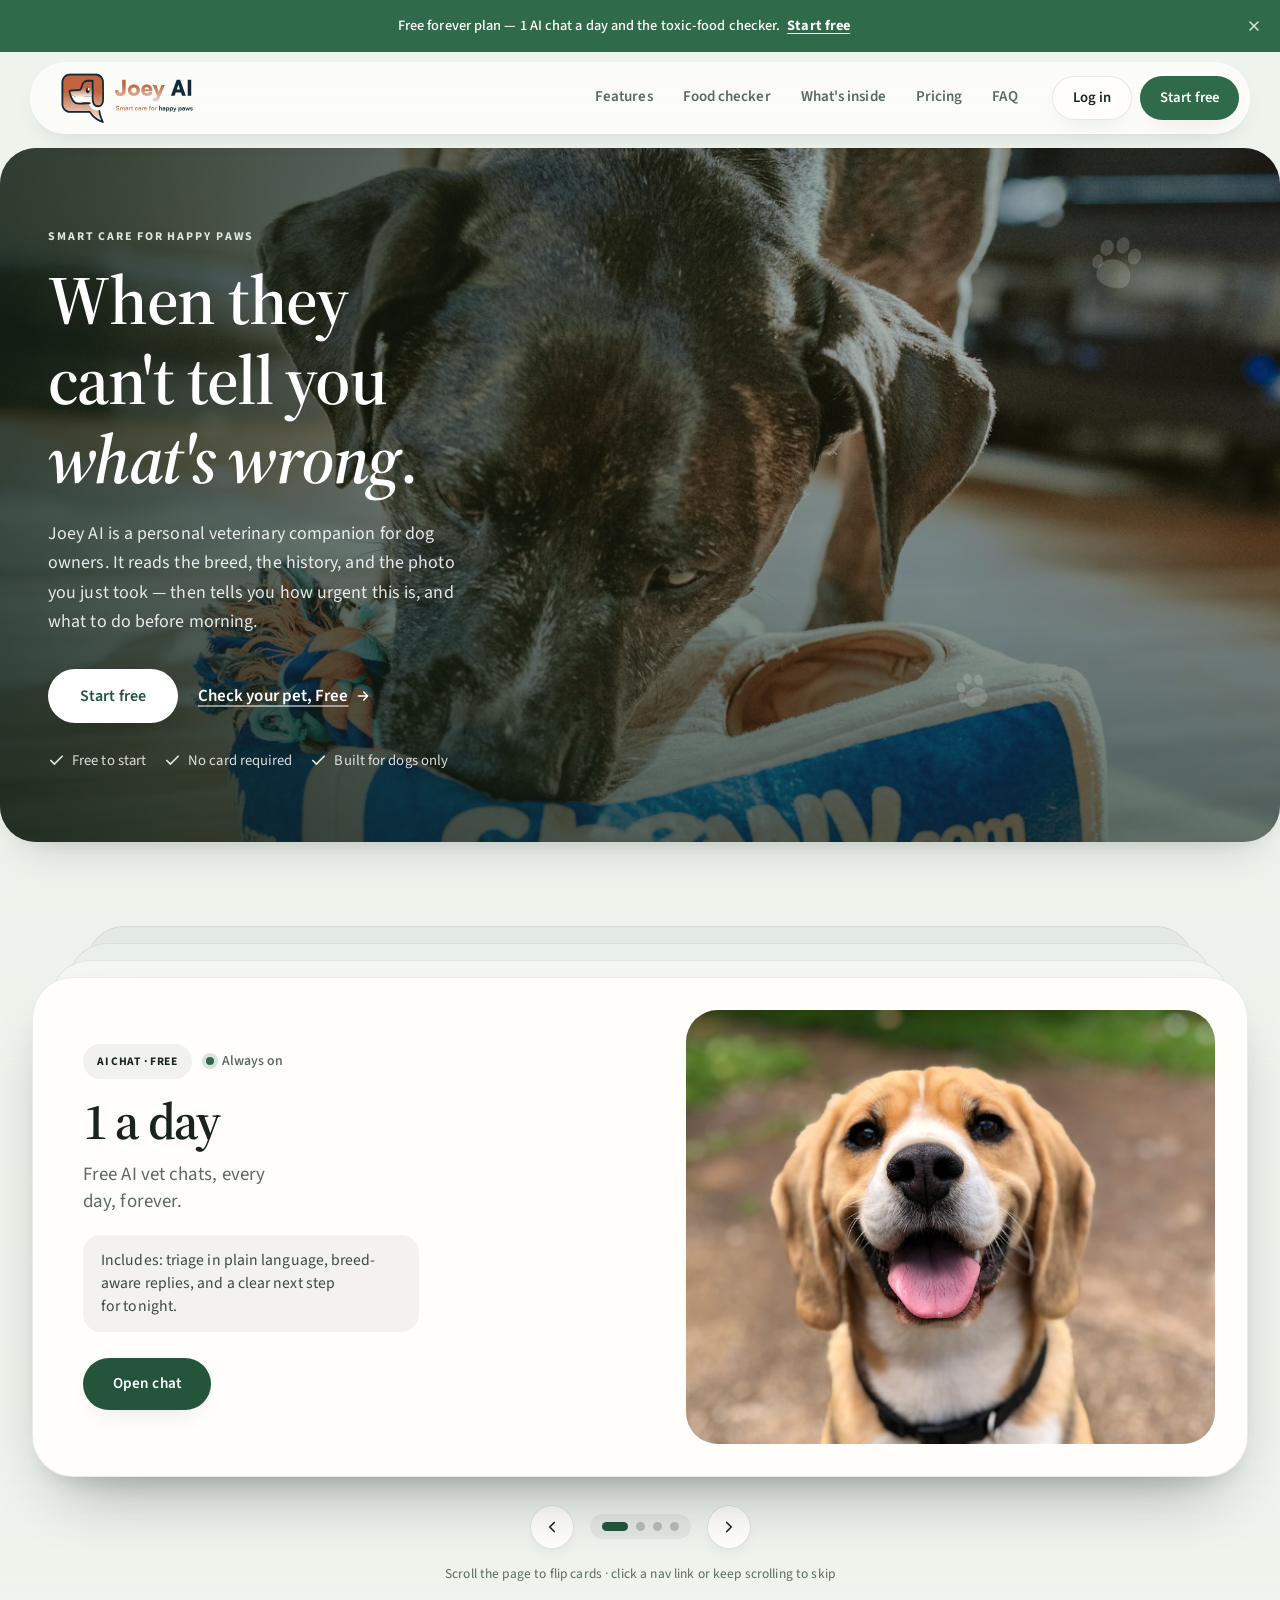
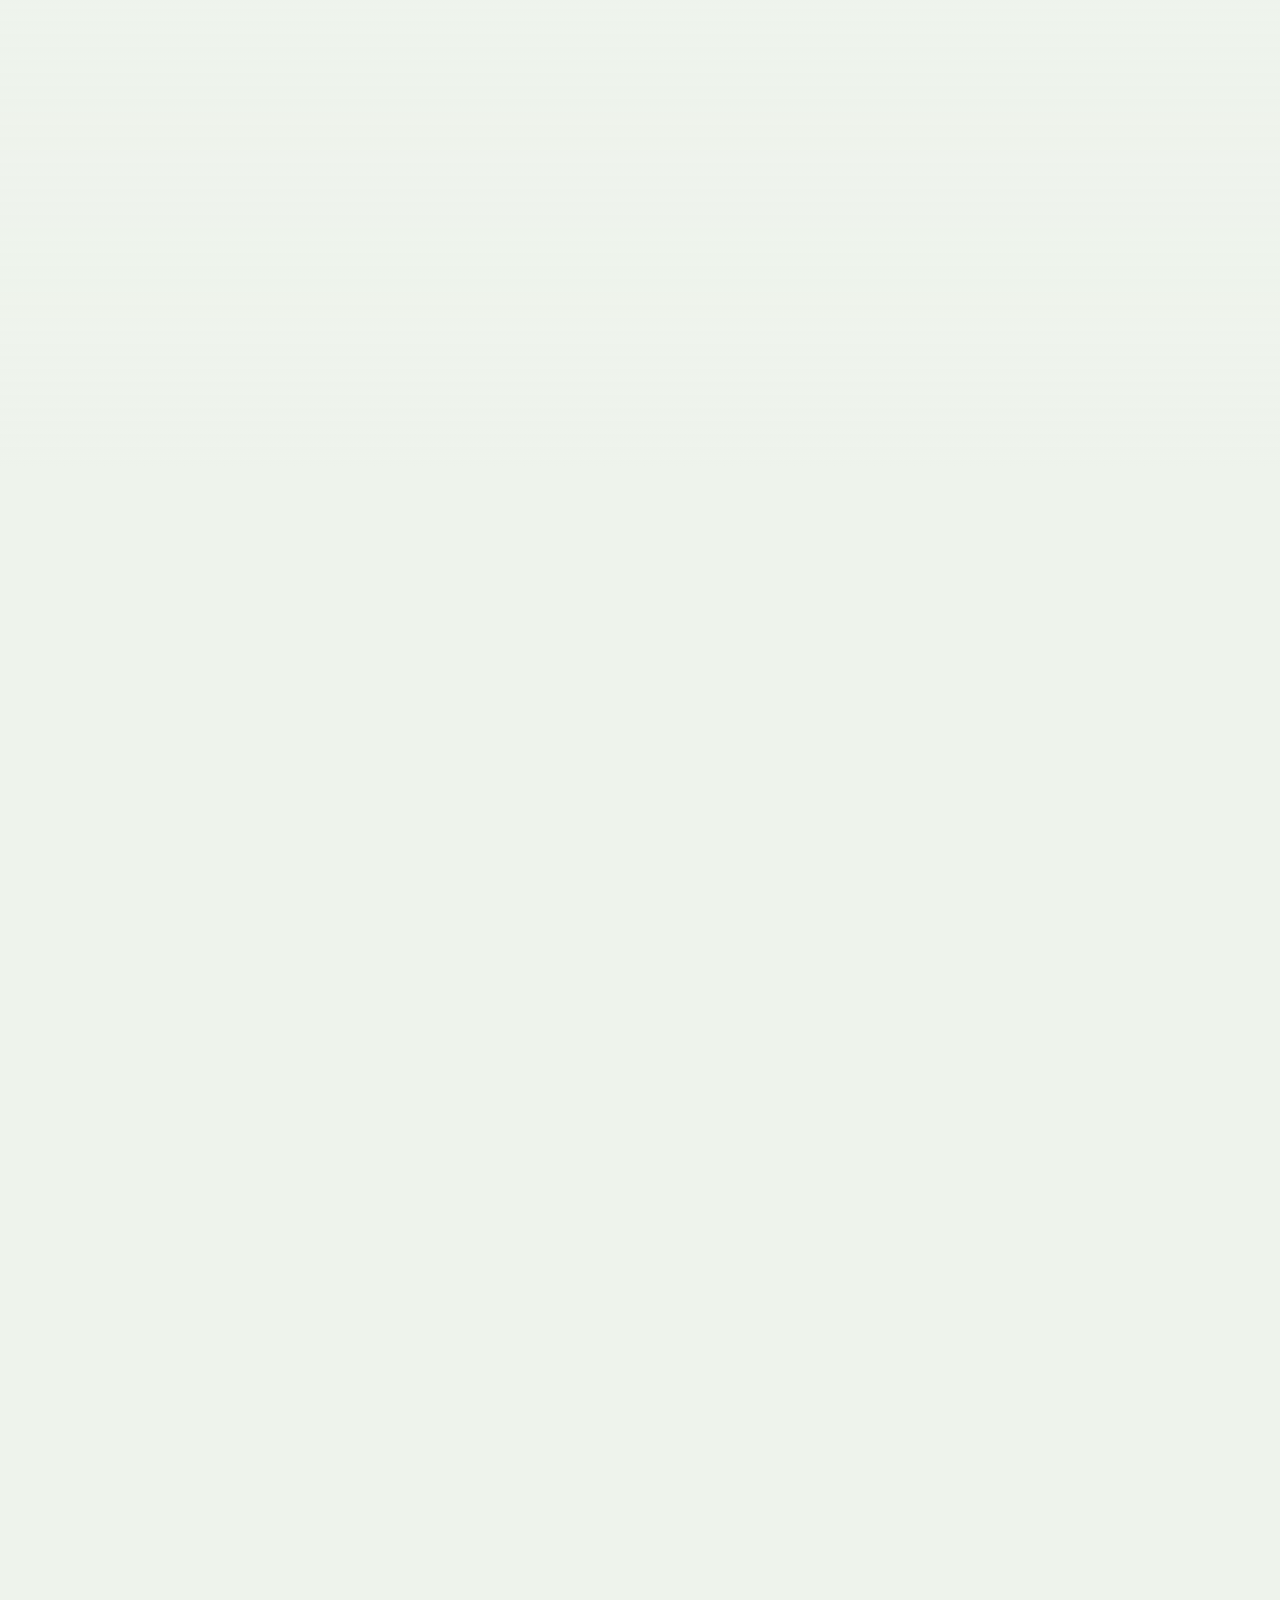
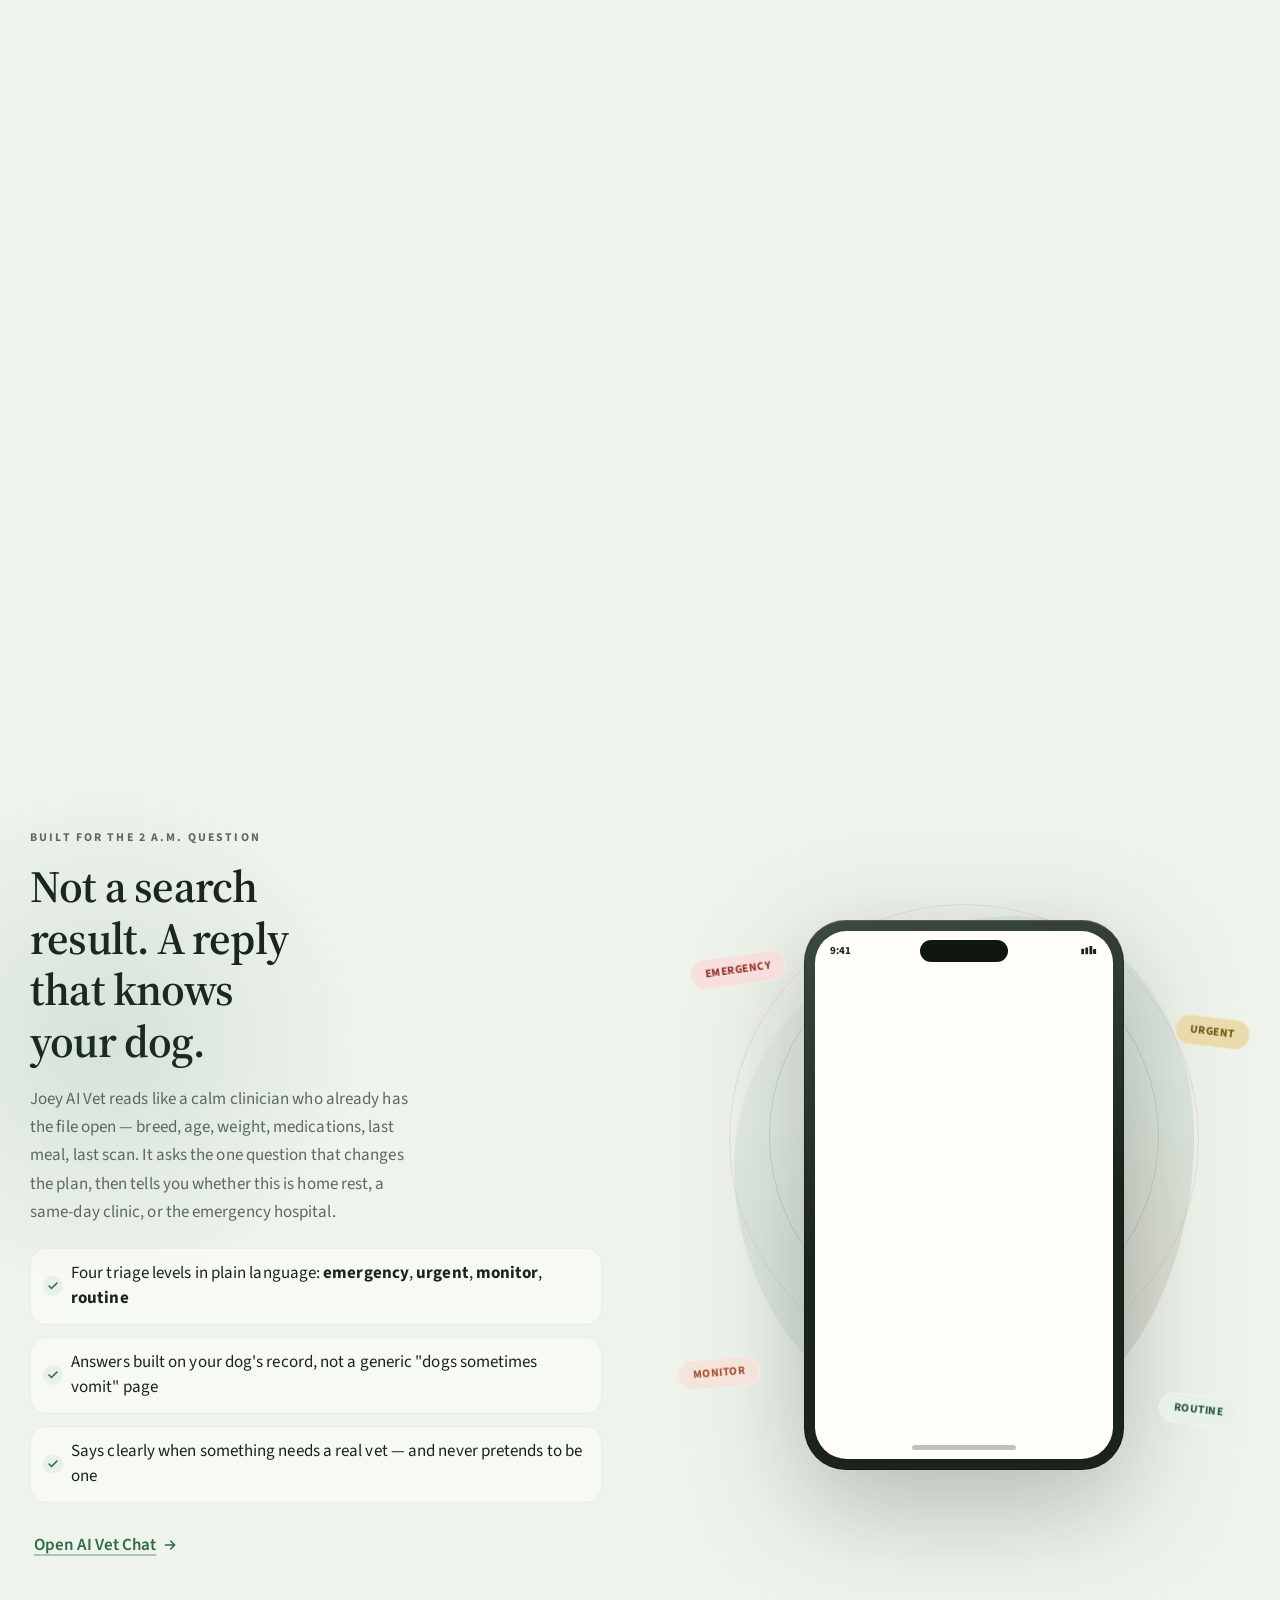
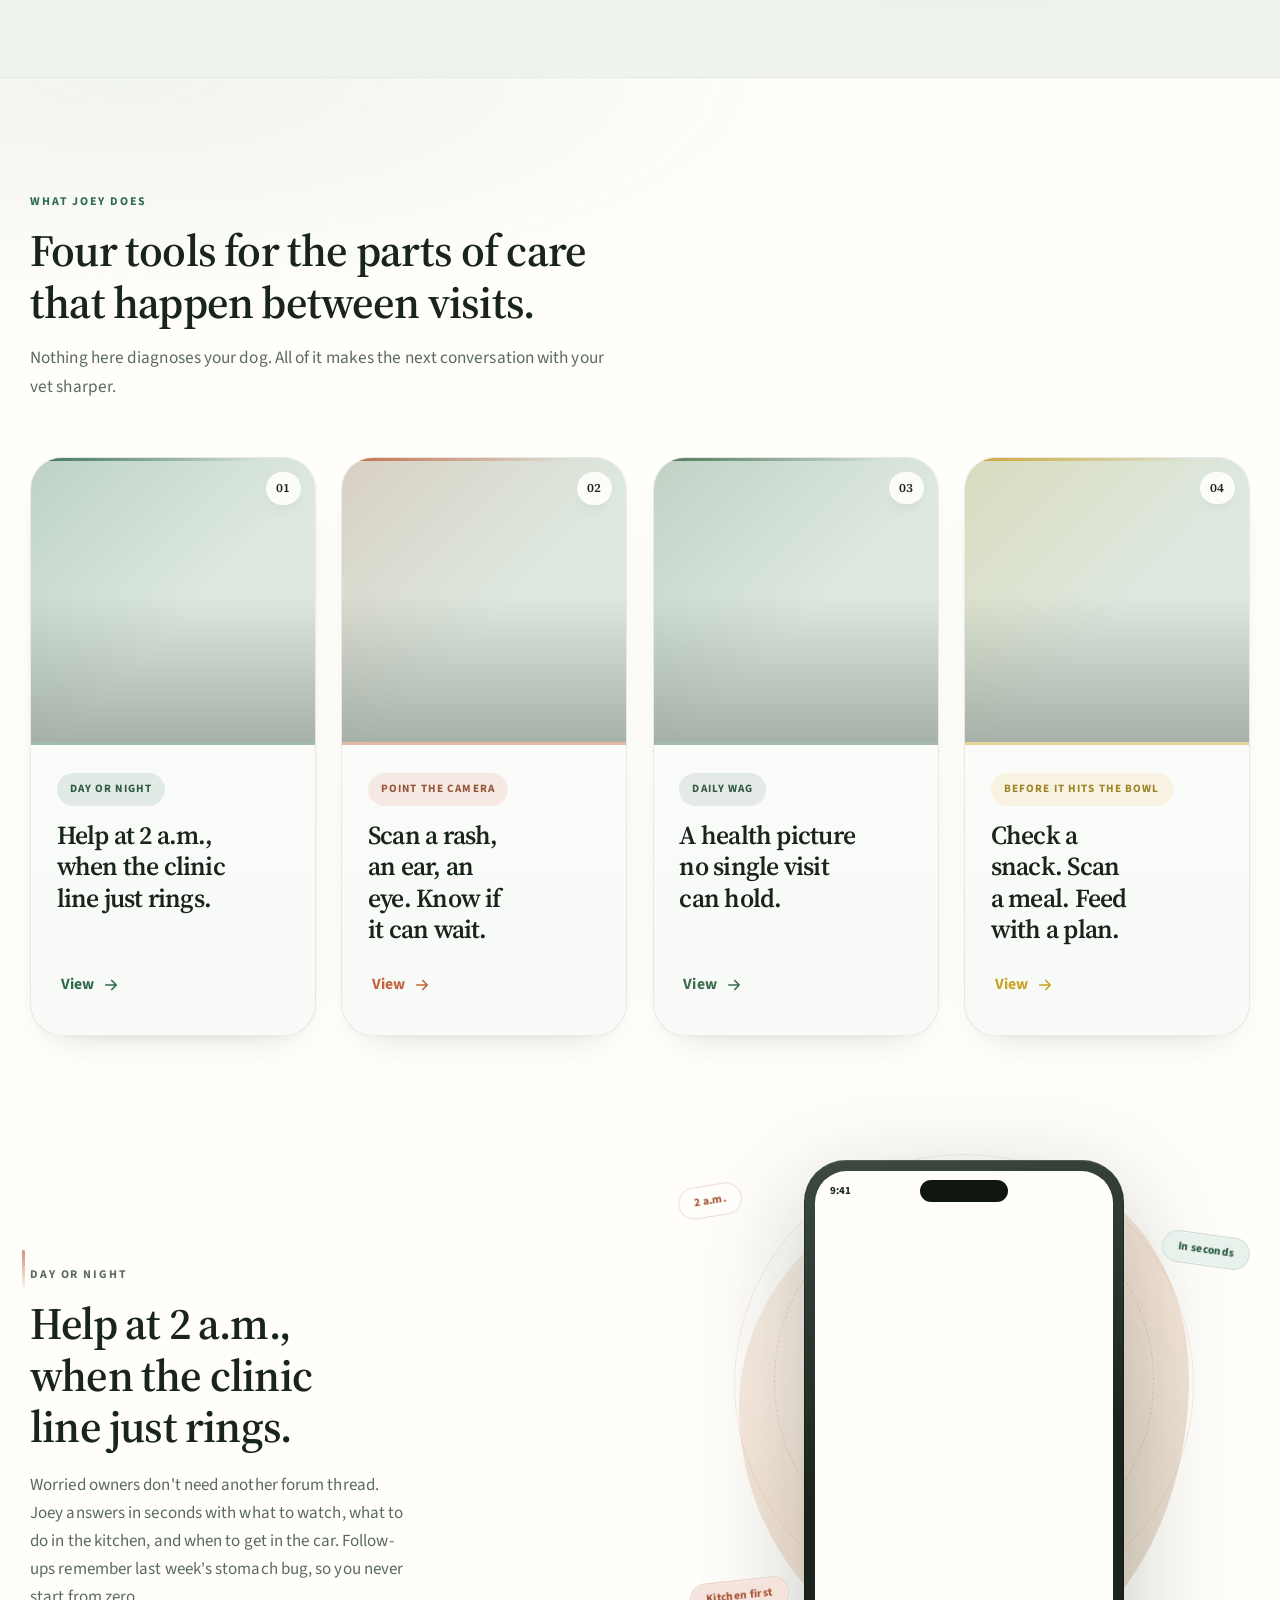
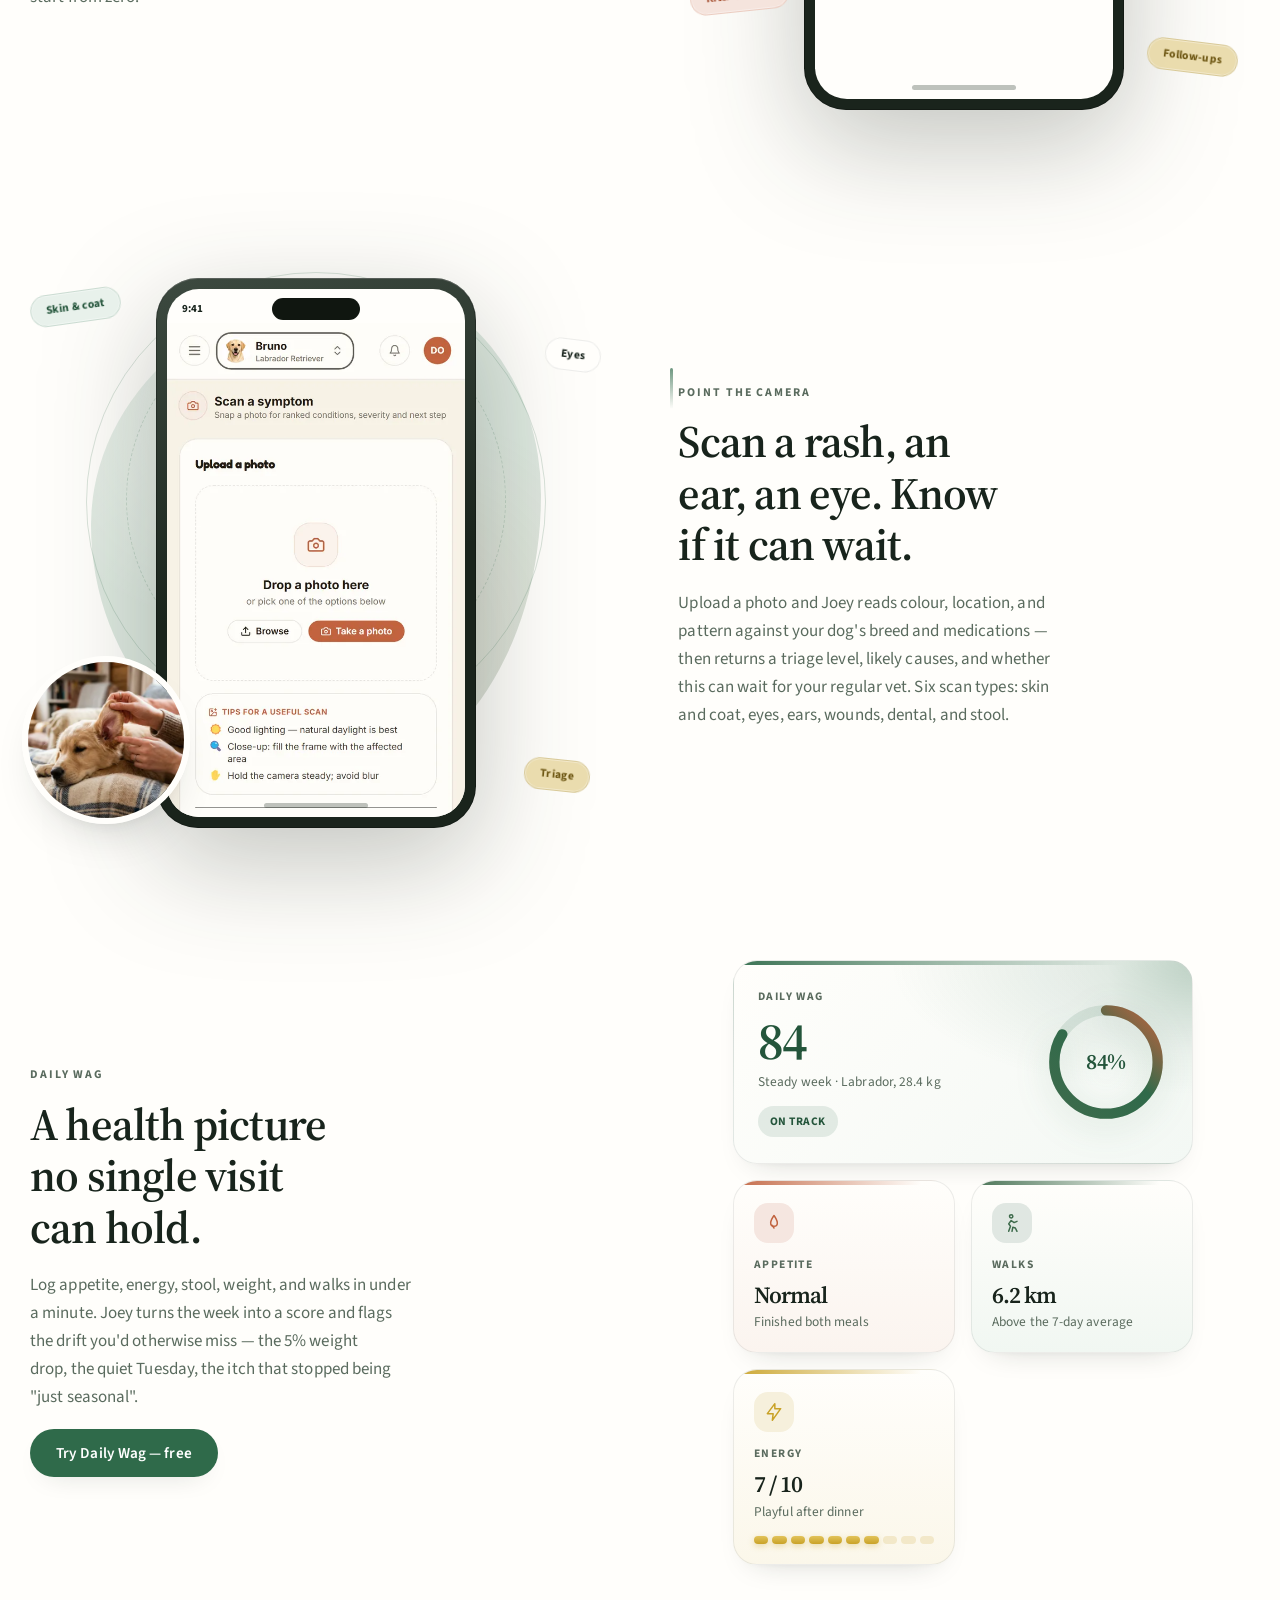
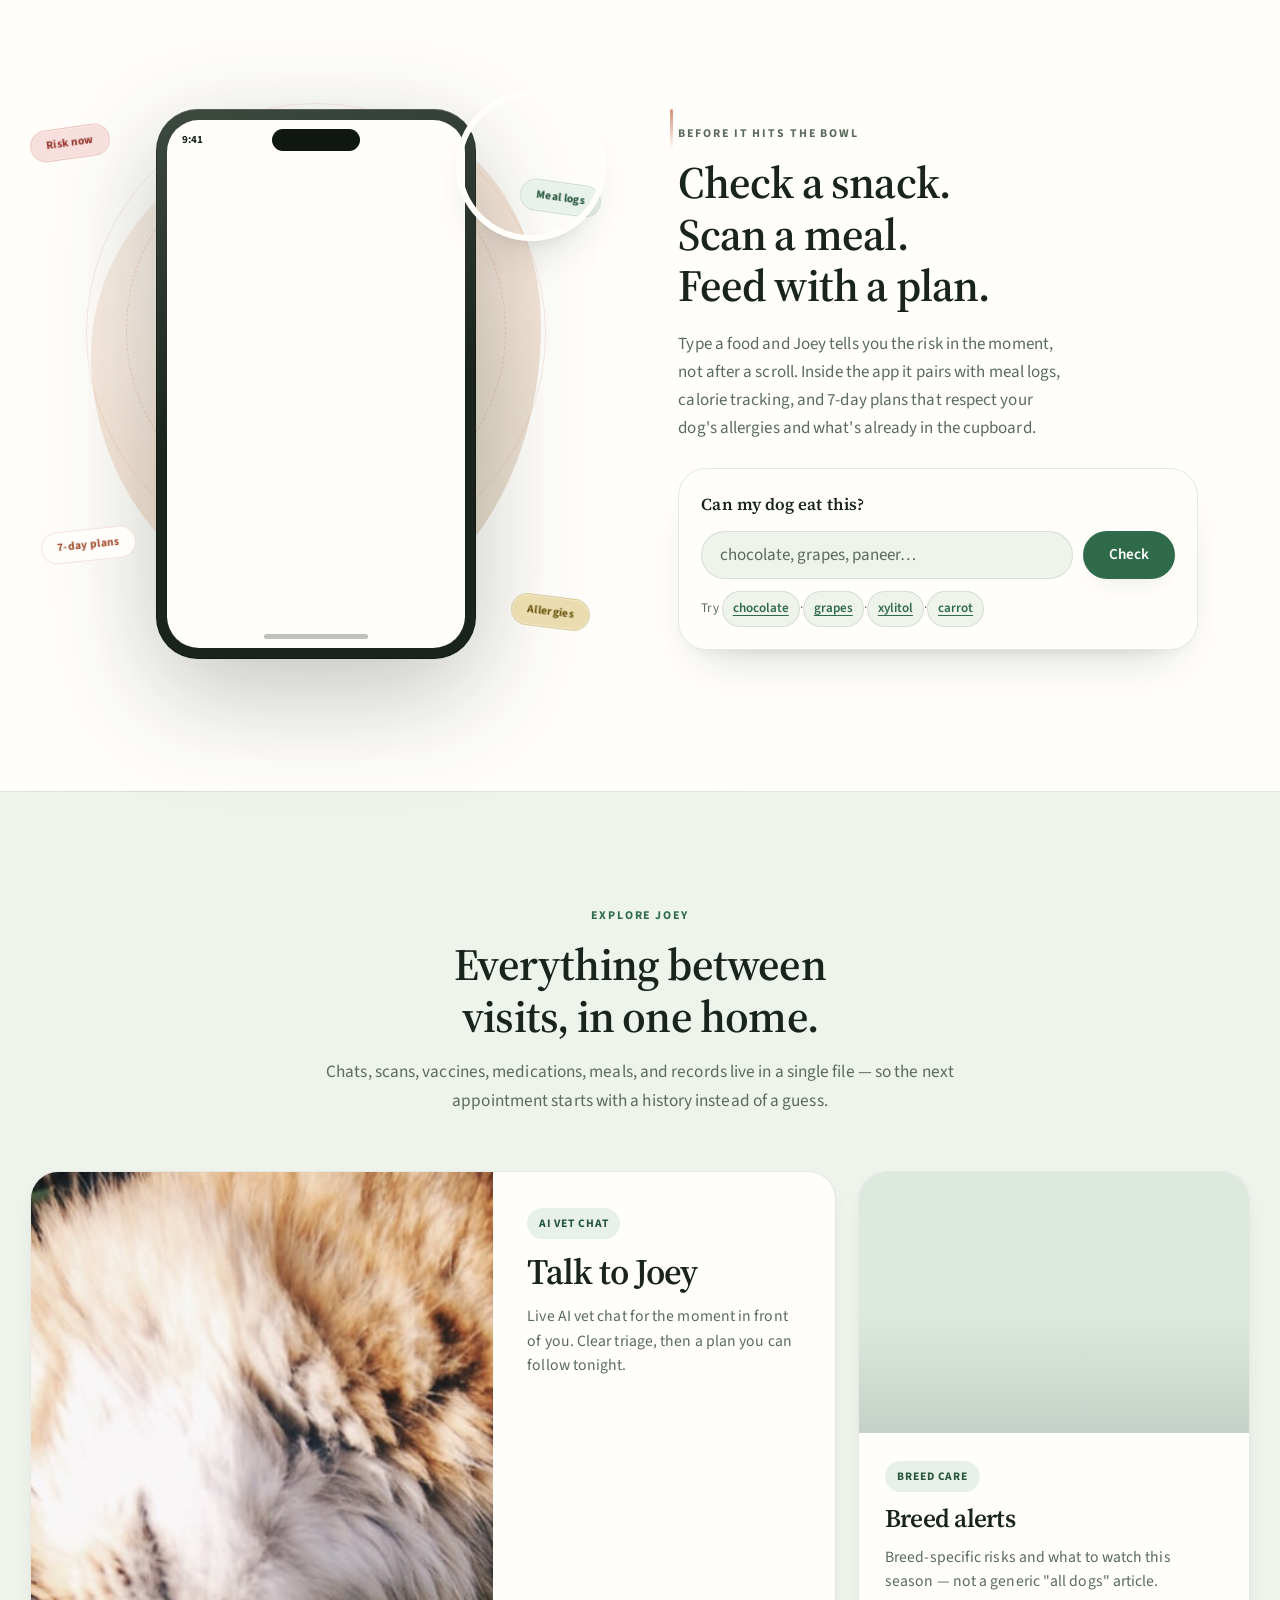
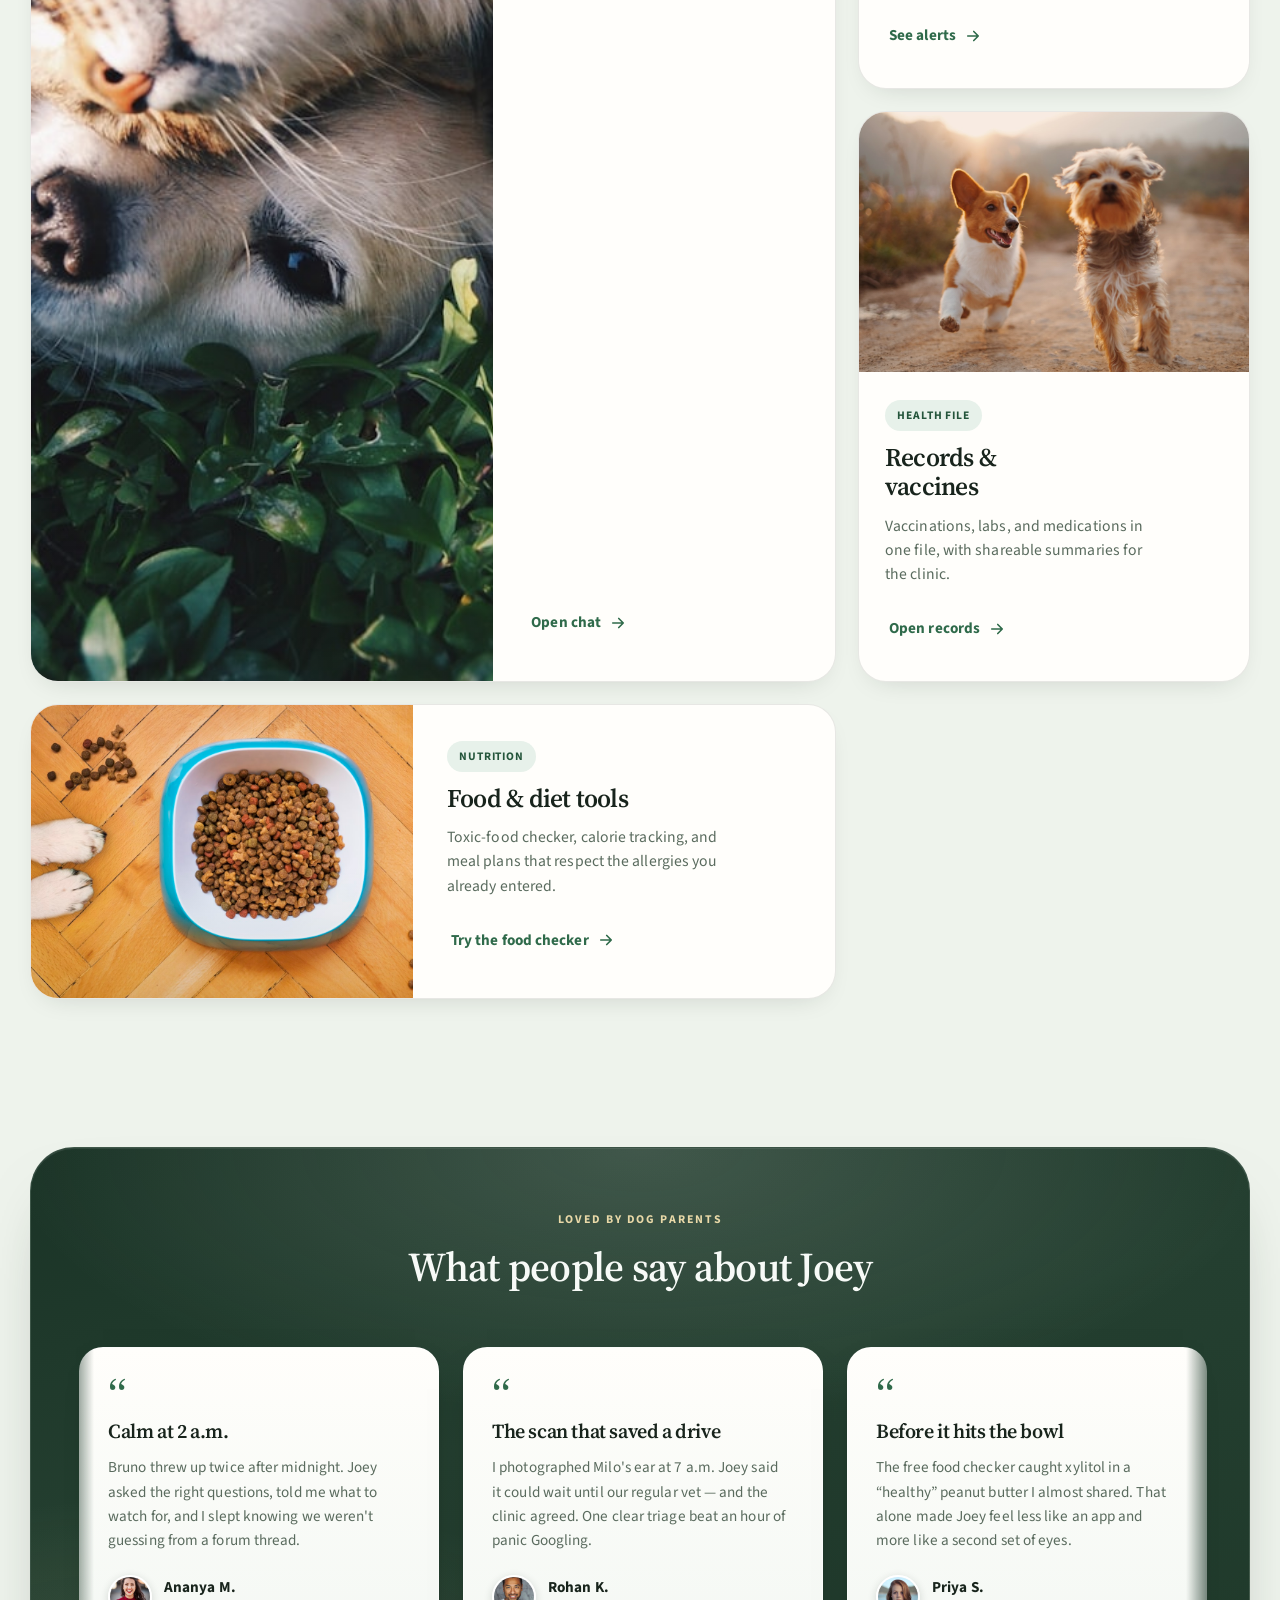
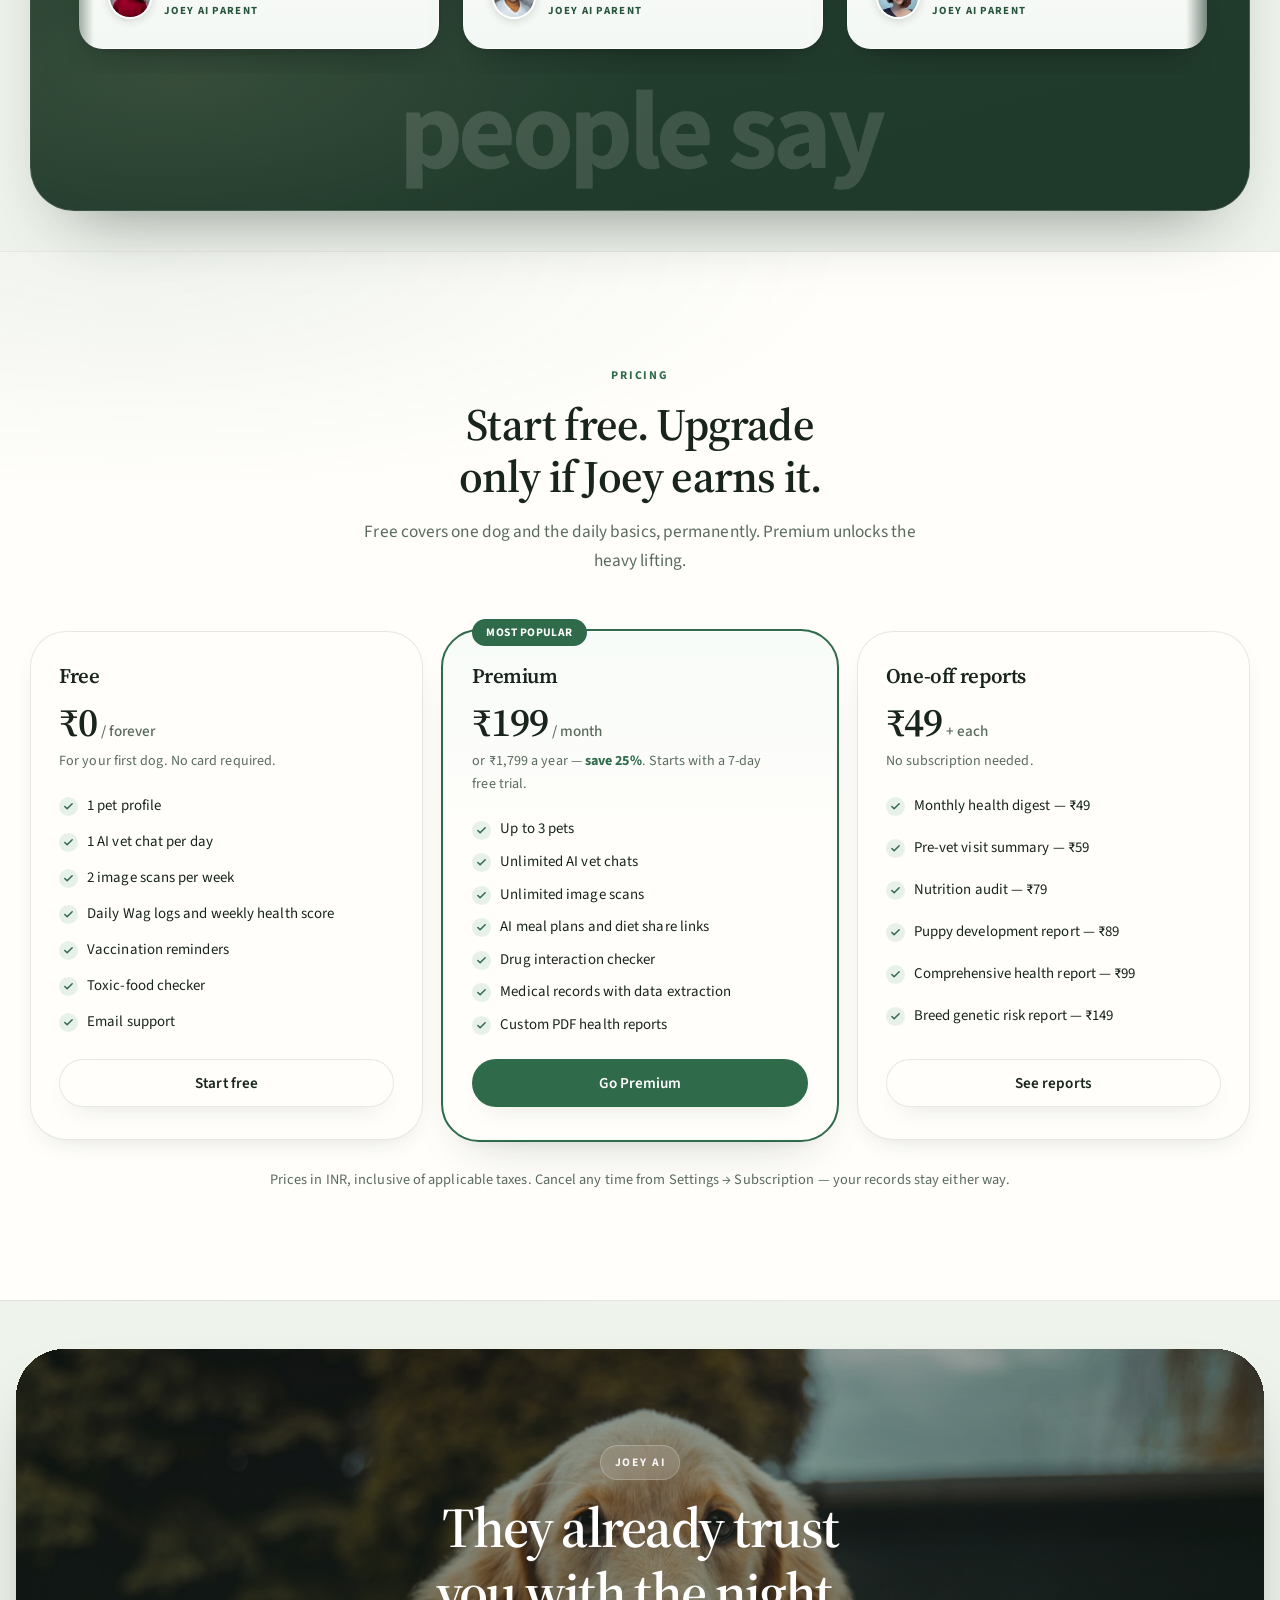
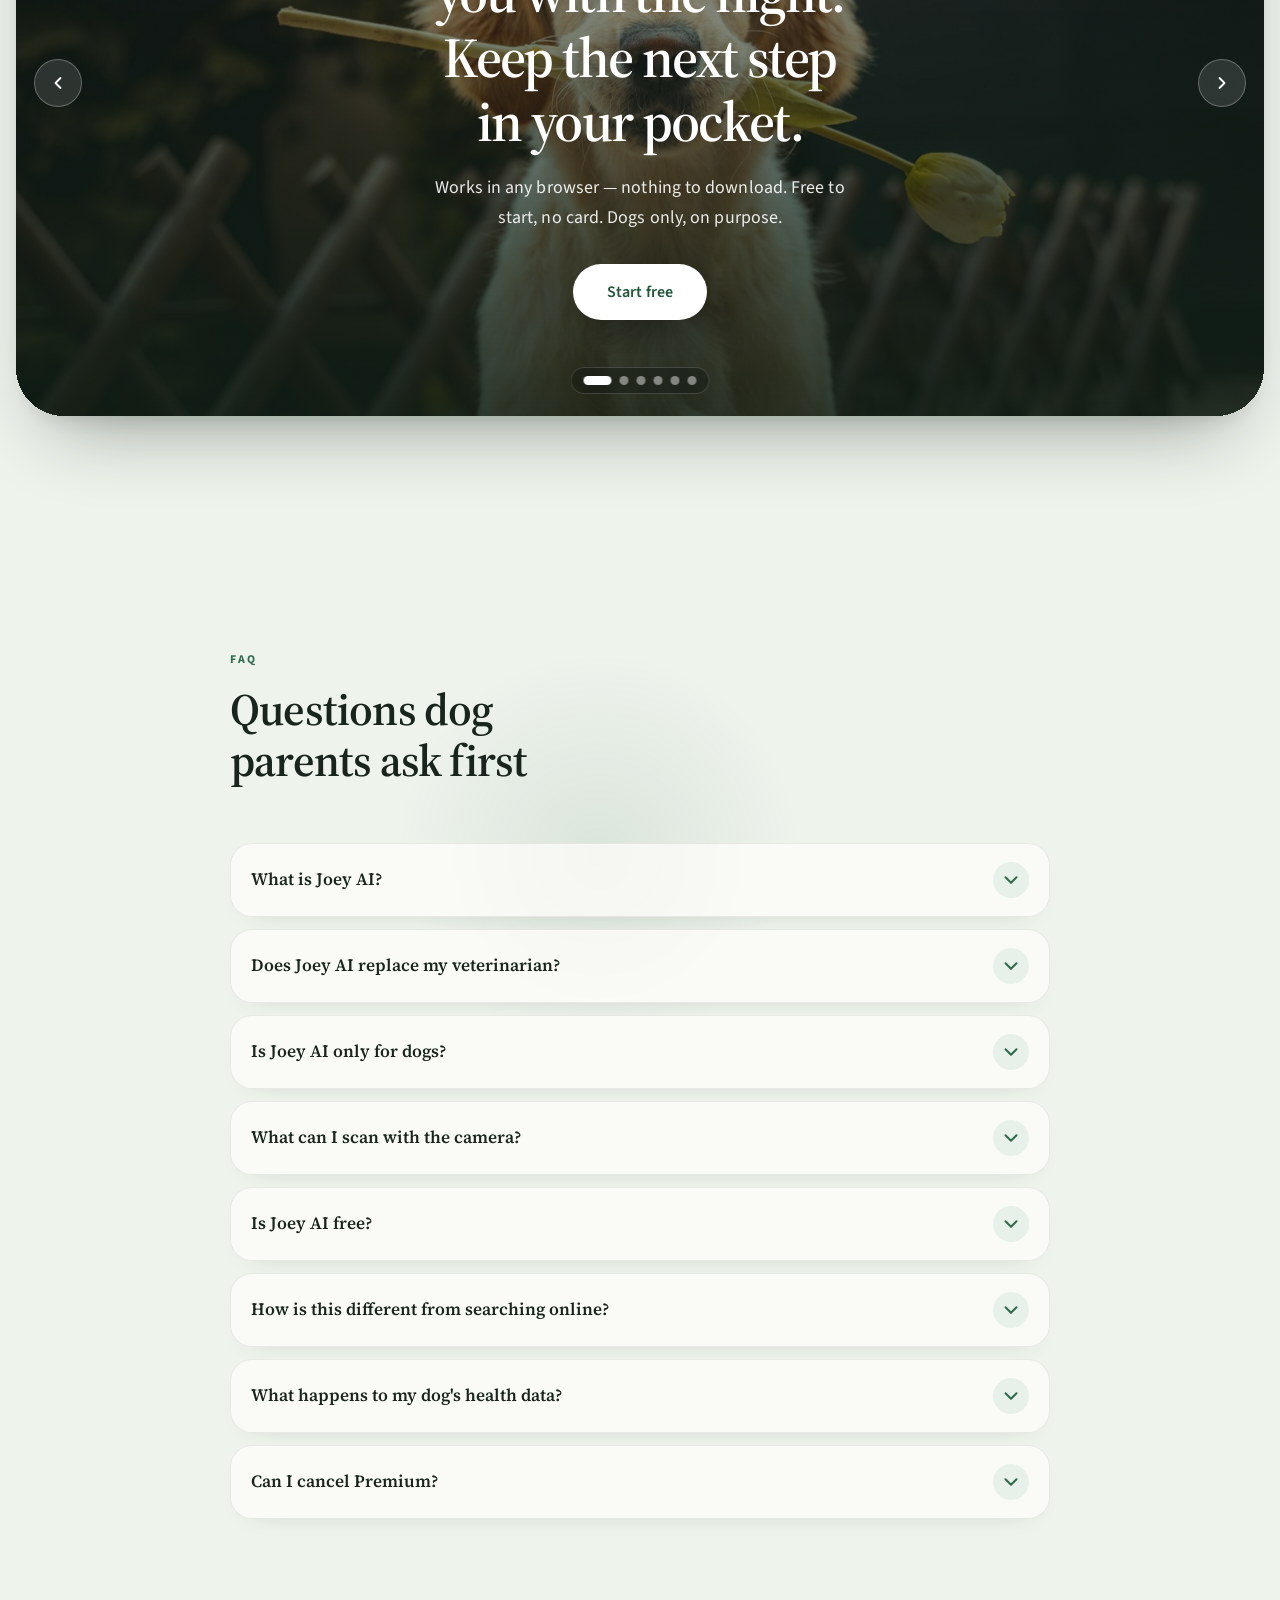
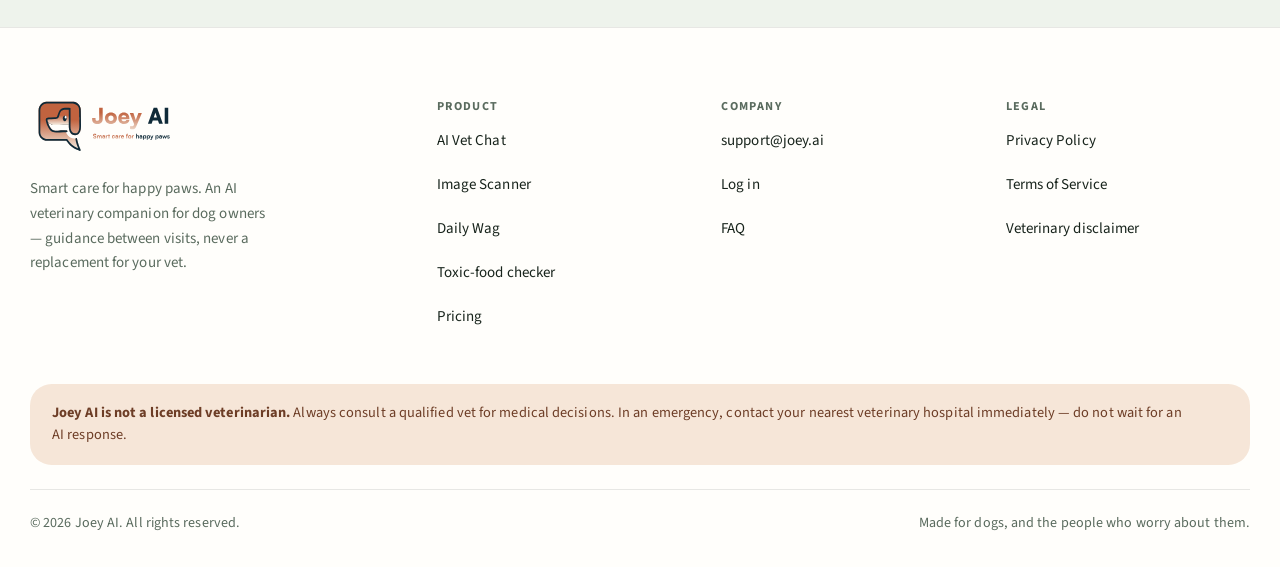
==== commit b0fd1b4a: "Remove the cinematic homepage intro overlay. Co-authored-by: Cursor <cursoragent@cursor.com>" ====
--- a/index.html
+++ b/index.html
@@ -1,5 +1,5 @@
 <!DOCTYPE html>
-<html lang="en" class="joey-intro-pending">
+<html lang="en">
 <head>
   <meta charset="UTF-8" />
   <meta name="viewport" content="width=device-width, initial-scale=1" />
@@ -36,10 +36,6 @@
 
   <link rel="preload" as="image" href="assets/photo-care.jpg" fetchpriority="high" />
   <link rel="stylesheet" href="styles.css?v=reviews-watermark-1" />
-  <link rel="stylesheet" href="intro/intro.css?v=3" />
-  <style>
-    html.joey-intro-pending body { overflow: hidden; }
-  </style>
 
   <script type="application/ld+json">
   {
@@ -174,101 +170,6 @@
   </script>
 </head>
 <body>
-  <div id="joey-intro" class="joey-intro" aria-hidden="true" role="presentation">
-    <div class="joey-intro__backdrop"></div>
-    <div class="joey-intro__grain"></div>
-    <div class="joey-intro__sweep"></div>
-    <div class="joey-intro__stage">
-      <div class="joey-intro-dog">
-        <svg class="joey-intro-dog__svg" viewBox="0 0 400 260" fill="none" xmlns="http://www.w3.org/2000/svg" aria-hidden="true">
-          <ellipse class="joey-intro-dog__shadow" cx="200" cy="238" rx="92" ry="14" fill="#000" opacity="0.35" />
-          <g class="joey-intro-dog__leg joey-intro-dog__leg--bl">
-            <path d="M118 178 L108 218 L98 232" stroke="#8B4A32" stroke-width="14" stroke-linecap="round" stroke-linejoin="round" />
-            <ellipse cx="98" cy="234" rx="12" ry="8" fill="#0F2A38" />
-          </g>
-          <g class="joey-intro-dog__leg joey-intro-dog__leg--br">
-            <path d="M148 180 L142 218 L134 232" stroke="#A05838" stroke-width="14" stroke-linecap="round" stroke-linejoin="round" />
-            <ellipse cx="134" cy="234" rx="12" ry="8" fill="#0F2A38" />
-          </g>
-          <g class="joey-intro-dog__body-wrap">
-            <path d="M96 148 C88 132 96 108 118 98 C142 88 168 92 188 102 C208 88 232 82 256 88 C278 94 292 112 294 132 C296 152 286 172 268 182 C248 194 220 198 192 196 C160 194 132 186 112 172 C100 164 94 156 96 148Z" fill="url(#introFur)" />
-            <path d="M112 118 C128 108 152 104 176 110 C198 116 214 128 220 142" stroke="rgba(255,255,255,0.18)" stroke-width="3" stroke-linecap="round" />
-            <g class="joey-intro-dog__tail">
-              <path d="M92 138 C72 128 58 118 52 102 C48 92 54 84 64 88 C74 92 82 108 88 122 C92 132 94 138 92 138Z" fill="url(#introFurTail)" />
-            </g>
-          </g>
-          <g class="joey-intro-dog__leg joey-intro-dog__leg--fl">
-            <path d="M188 182 L182 218 L174 232" stroke="#8B4A32" stroke-width="14" stroke-linecap="round" stroke-linejoin="round" />
-            <ellipse cx="174" cy="234" rx="12" ry="8" fill="#0F2A38" />
-          </g>
-          <g class="joey-intro-dog__leg joey-intro-dog__leg--fr">
-            <path d="M218 184 L214 218 L208 232" stroke="#A05838" stroke-width="14" stroke-linecap="round" stroke-linejoin="round" />
-            <ellipse cx="208" cy="234" rx="12" ry="8" fill="#0F2A38" />
-          </g>
-          <g class="joey-intro-dog__head">
-            <g class="joey-intro-dog__ear joey-intro-dog__ear--far">
-              <path d="M248 88 C238 68 248 52 262 58 C272 62 274 78 268 92 C264 102 256 98 248 88Z" fill="url(#introEarFar)" />
-            </g>
-            <path d="M228 96 C244 84 272 86 288 98 C304 110 310 132 306 154 C302 176 286 192 264 198 C242 204 218 198 204 182 C192 168 188 148 194 128 C200 108 212 102 228 96Z" fill="url(#introFurHead)" />
-            <g class="joey-intro-dog__ear joey-intro-dog__ear--near">
-              <path d="M278 82 C292 58 318 56 324 74 C328 86 318 102 304 108 C292 114 282 98 278 82Z" fill="url(#introEarNear)" />
-              <path d="M286 78 C296 66 308 68 308 78 C308 86 298 92 290 88" fill="rgba(255,255,255,0.15)" />
-            </g>
-            <ellipse cx="268" cy="138" rx="34" ry="28" fill="url(#introSnout)" />
-            <ellipse cx="296" cy="142" rx="16" ry="13" fill="#F7F1E6" opacity="0.92" />
-            <ellipse cx="304" cy="144" rx="7" ry="5" fill="#0F2A38" />
-            <g class="joey-intro-dog__eye">
-              <ellipse cx="252" cy="124" rx="10" ry="11" fill="#0F2A38" />
-              <g class="joey-intro-dog__pupil">
-                <circle cx="254" cy="124" r="4" fill="#F7F1E6" />
-                <circle cx="255.5" cy="122.5" r="1.2" fill="#fff" opacity="0.9" />
-              </g>
-            </g>
-            <g class="joey-intro-dog__mouth-closed">
-              <path d="M286 152 C292 158 302 158 308 152" stroke="#0F2A38" stroke-width="2.5" stroke-linecap="round" fill="none" />
-            </g>
-            <g class="joey-intro-dog__mouth-open">
-              <path d="M282 148 C290 168 304 168 312 148 Z" fill="#0F2A38" />
-              <path d="M286 152 C292 162 302 162 308 152" fill="#C1633F" />
-              <ellipse cx="298" cy="158" rx="5" ry="3" fill="#E8877A" opacity="0.85" />
-            </g>
-          </g>
-          <defs>
-            <linearGradient id="introFur" x1="120" y1="90" x2="280" y2="200" gradientUnits="userSpaceOnUse">
-              <stop offset="0" stop-color="#C1633F" />
-              <stop offset="0.55" stop-color="#D4845C" />
-              <stop offset="1" stop-color="#F7F1E6" />
-            </linearGradient>
-            <linearGradient id="introFurTail" x1="52" y1="84" x2="96" y2="140" gradientUnits="userSpaceOnUse">
-              <stop offset="0" stop-color="#A54F30" />
-              <stop offset="1" stop-color="#E8C4A8" />
-            </linearGradient>
-            <linearGradient id="introFurHead" x1="200" y1="86" x2="310" y2="200" gradientUnits="userSpaceOnUse">
-              <stop offset="0" stop-color="#C1633F" />
-              <stop offset="0.6" stop-color="#D4845C" />
-              <stop offset="1" stop-color="#F7F1E6" />
-            </linearGradient>
-            <linearGradient id="introSnout" x1="240" y1="118" x2="300" y2="160" gradientUnits="userSpaceOnUse">
-              <stop offset="0" stop-color="#E8C4A8" />
-              <stop offset="1" stop-color="#F7F1E6" />
-            </linearGradient>
-            <linearGradient id="introEarNear" x1="278" y1="56" x2="326" y2="110" gradientUnits="userSpaceOnUse">
-              <stop offset="0" stop-color="#A54F30" />
-              <stop offset="1" stop-color="#C1633F" />
-            </linearGradient>
-            <linearGradient id="introEarFar" x1="244" y1="54" x2="272" y2="100" gradientUnits="userSpaceOnUse">
-              <stop offset="0" stop-color="#8B4A32" />
-              <stop offset="1" stop-color="#B85A38" />
-            </linearGradient>
-          </defs>
-        </svg>
-      </div>
-      <div class="joey-intro__ripple-glow"></div>
-      <div class="joey-intro__ripple"></div>
-      <img class="joey-intro__logo" src="assets/joey-icon.svg" alt="" width="512" height="512" decoding="async" />
-    </div>
-  </div>
-
   <a class="skip-link" href="#main">Skip to content</a>
 
   <div class="announce" id="announce" data-announce>
@@ -1348,7 +1249,6 @@
   </footer>
 
   <script src="config.js"></script>
-  <script src="intro/intro.js?v=3"></script>
   <script src="app.js?v=reviews-marquee-1" defer></script>
 </body>
 </html>
